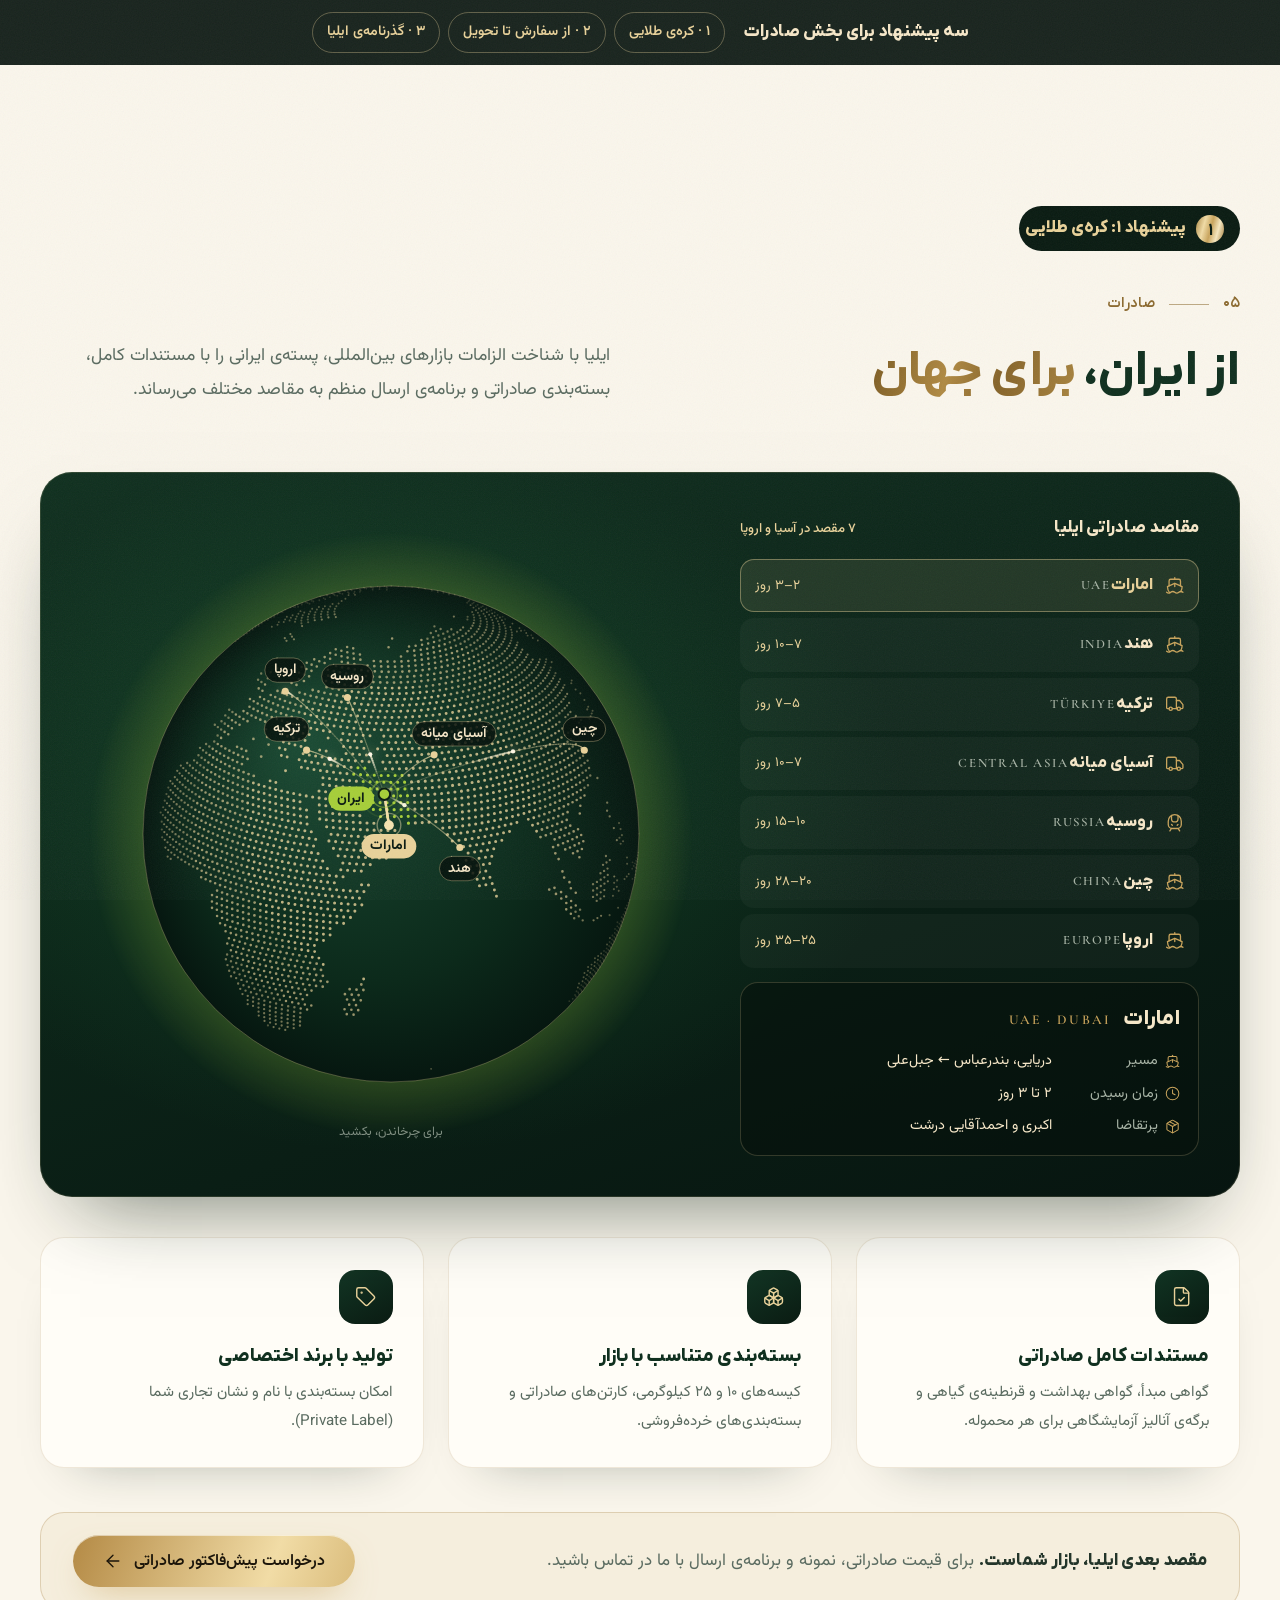
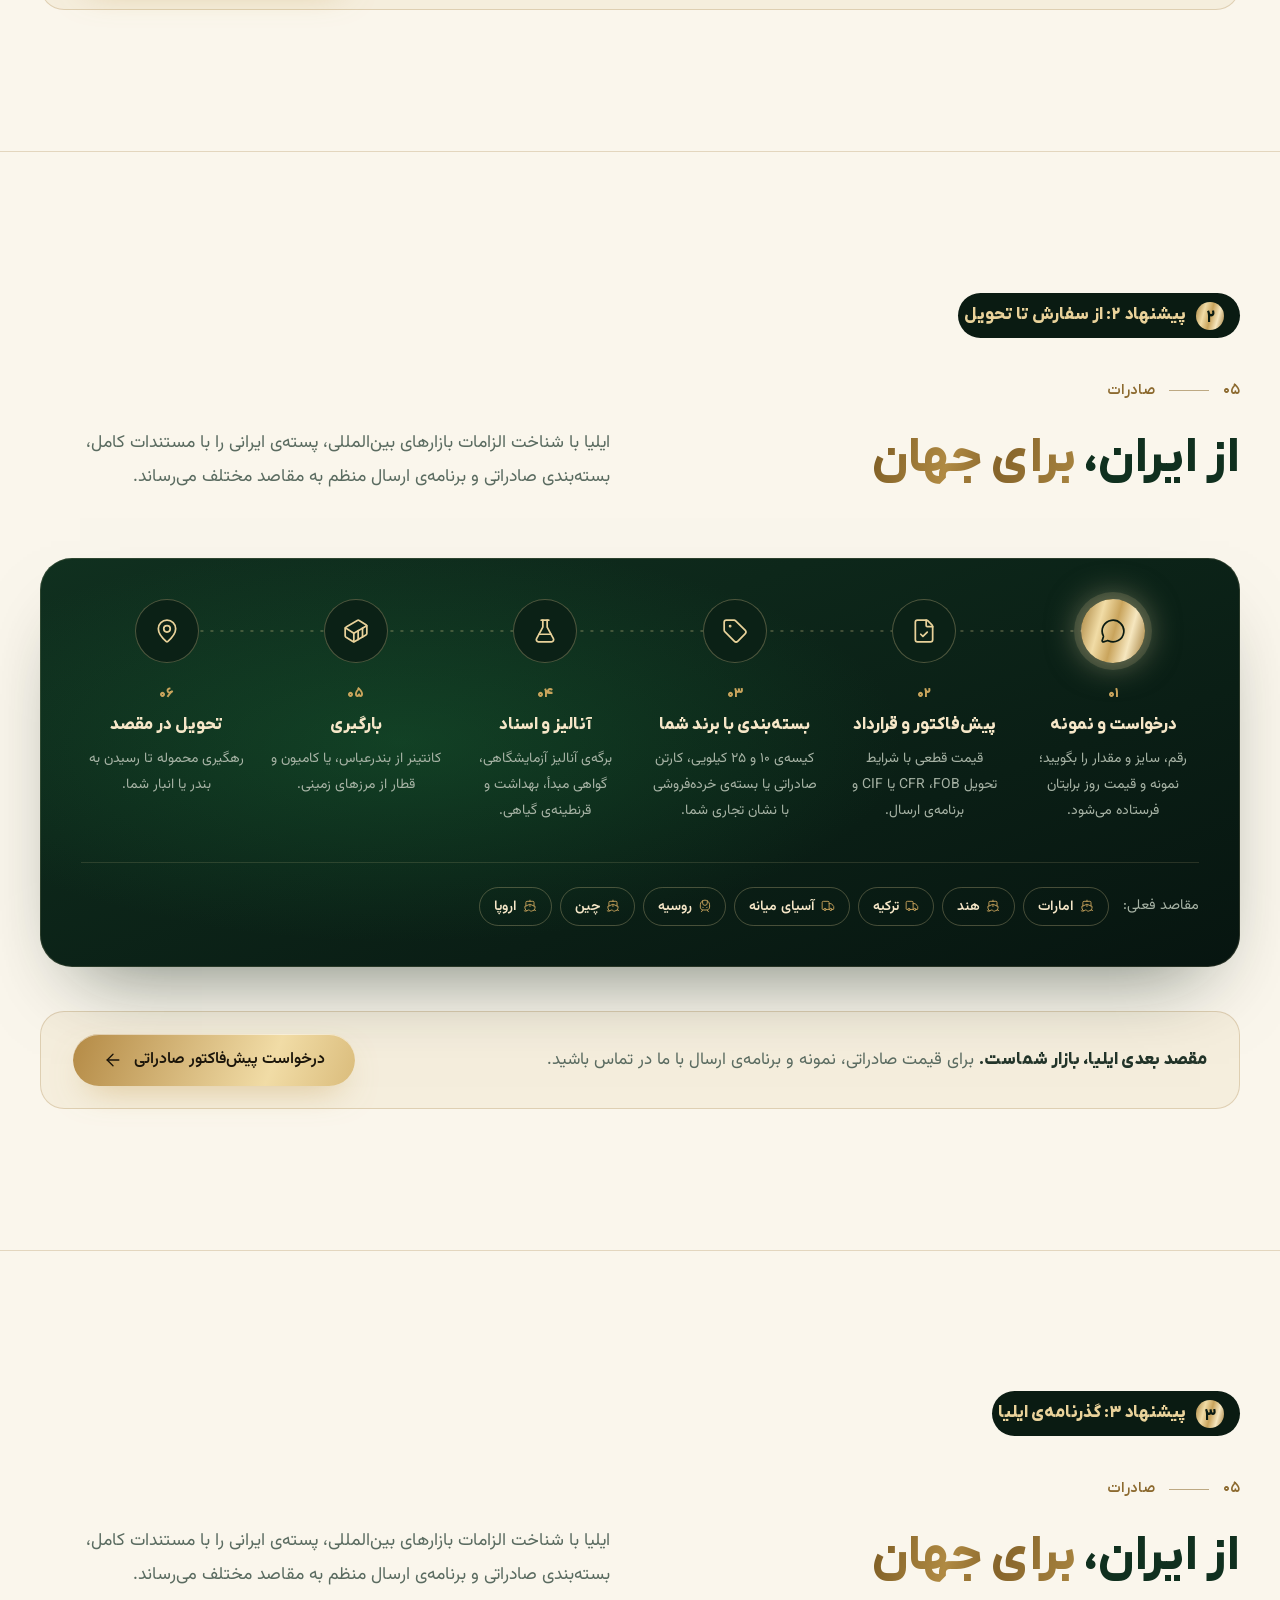
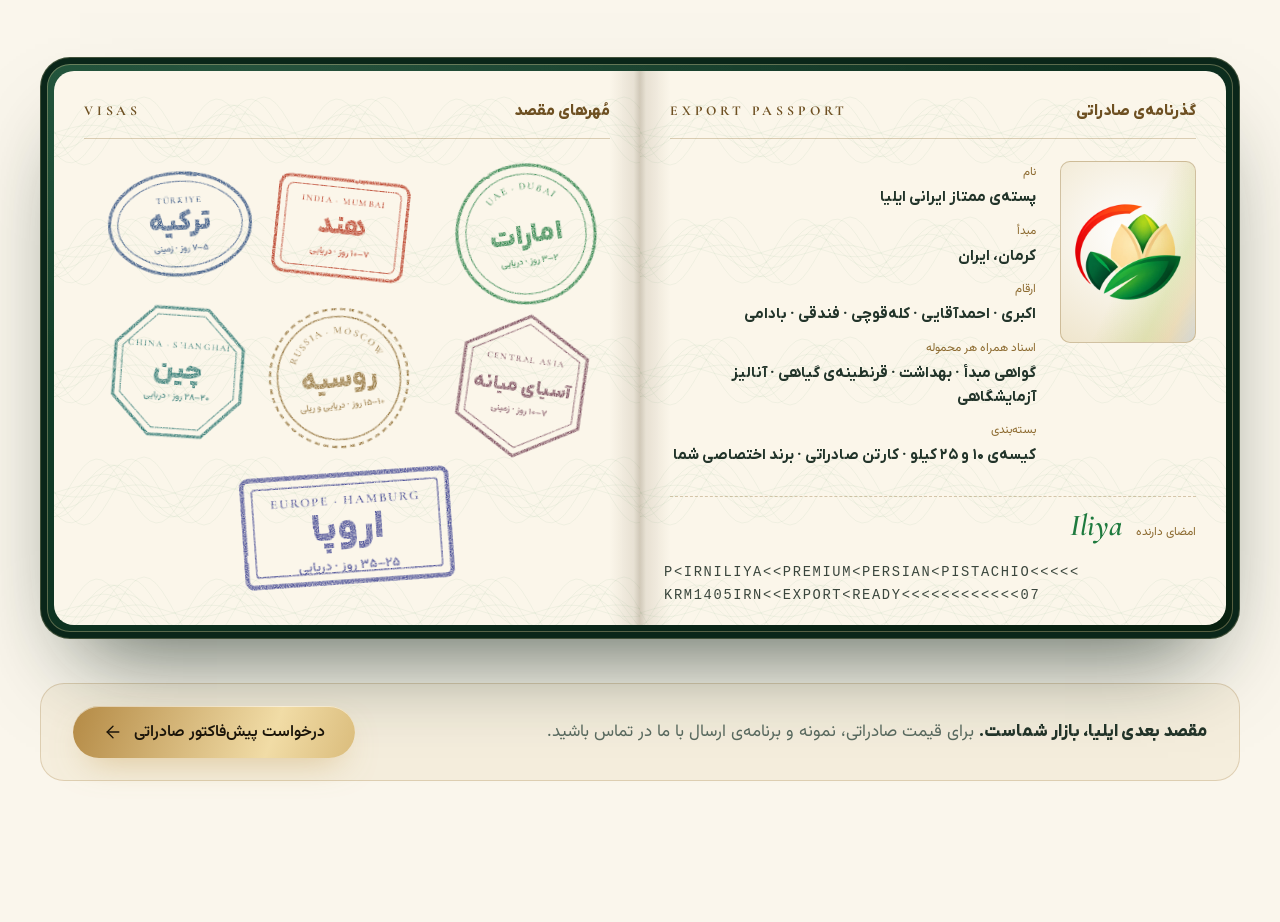
==== export-preview.html @ 9db9ffa8 "Add a temporary preview of three export-section proposals export-preview.html shows the proposals on" ====
<!doctype html>
<html lang="fa" dir="rtl">
<head>
  <meta charset="utf-8">
  <meta name="viewport" content="width=device-width, initial-scale=1">
  <meta name="robots" content="noindex, nofollow">
  <title>پیش‌نمایش بخش صادرات — پسته ایلیا</title>
  <link rel="icon" href="assets/img/favicon.png" type="image/png">
  <link rel="preload" href="assets/fonts/vazirmatn-variable.woff2" as="font" type="font/woff2" crossorigin>
  <link rel="preload" href="assets/fonts/iranyekanx-variable-fanum.woff2" as="font" type="font/woff2" crossorigin>
  <link rel="stylesheet" href="assets/css/style.css">
  <style>
    body { background: var(--c-ivory); }
    .xp-bar { position: sticky; top: 0; z-index: 50; display: flex; flex-wrap: wrap; align-items: center; justify-content: center; gap: 8px 18px; padding: 12px 16px; background: rgba(6, 18, 12, .92); color: var(--c-cream); -webkit-backdrop-filter: blur(10px); backdrop-filter: blur(10px); }
    .xp-bar strong { font-family: var(--font-display); font-weight: 800; }
    .xp-bar nav { display: flex; flex-wrap: wrap; gap: 8px; }
    .xp-bar a { padding: 6px 14px; border-radius: 999px; border: 1px solid rgba(233, 210, 154, .35); color: var(--c-gold-light); font-size: .88rem; font-weight: 600; text-decoration: none; }
    .xp-bar a:hover { background: rgba(233, 210, 154, .1); }
    @media (max-width: 720px) { .xp-bar { padding: 8px 10px; } .xp-bar strong { display: none; } .xp-bar a { padding: 5px 11px; font-size: .8rem; } }
    .xp { scroll-margin-top: 60px; }
    .xp + .xp { border-top: 1px solid rgba(154, 118, 55, .25); }
    .xp-tag { display: inline-flex; align-items: center; gap: 10px; margin: 0 0 36px; padding: 6px 16px 6px 6px; border-radius: 999px; background: #0A1B12; color: var(--c-gold-light); font-family: var(--font-display); font-weight: 800; }
    .xp-tag b { display: grid; place-items: center; width: 28px; height: 28px; border-radius: 50%; background: var(--grad-gold); color: #0A1B12; }
    .passport { --guilloche: url("data:image/svg+xml,%3Csvg%20xmlns%3D'http%3A%2F%2Fwww.w3.org%2F2000%2Fsvg'%20width%3D'360'%20height%3D'120'%20viewBox%3D'0%200%20360%20120'%3E%3Cg%20fill%3D'none'%20stroke%3D'%231E7A3E'%20stroke-opacity%3D'.07'%20stroke-width%3D'.8'%3E%3Cpath%20d%3D'M0%2060L6%2070.51L12%2079.98L18%2087.51L24%2092.34L30%2094L36%2092.34L42%2087.51L48%2079.98L54%2070.51L60%2060L66%2049.49L72%2040.02L78%2032.49L84%2027.66L90%2026L96%2027.66L102%2032.49L108%2040.02L114%2049.49L120%2060L126%2070.51L132%2079.98L138%2087.51L144%2092.34L150%2094L156%2092.34L162%2087.51L168%2079.98L174%2070.51L180%2060L186%2049.49L192%2040.02L198%2032.49L204%2027.66L210%2026L216%2027.66L222%2032.49L228%2040.02L234%2049.49L240%2060L246%2070.51L252%2079.98L258%2087.51L264%2092.34L270%2094L276%2092.34L282%2087.51L288%2079.98L294%2070.51L300%2060L306%2049.49L312%2040.02L318%2032.49L324%2027.66L330%2026L336%2027.66L342%2032.49L348%2040.02L354%2049.49L360%2060'%2F%3E%3Cpath%20d%3D'M0%2080.58L6%2087.12L12%2091L18%2091.86L24%2089.59L30%2084.43L36%2076.87L42%2067.67L48%2057.71L54%2047.98L60%2039.42L66%2032.88L72%2029L78%2028.14L84%2030.41L90%2035.57L96%2043.13L102%2052.33L108%2062.29L114%2072.02L120%2080.58L126%2087.12L132%2091L138%2091.86L144%2089.59L150%2084.43L156%2076.87L162%2067.67L168%2057.71L174%2047.98L180%2039.42L186%2032.88L192%2029L198%2028.14L204%2030.41L210%2035.57L216%2043.13L222%2052.33L228%2062.29L234%2072.02L240%2080.58L246%2087.12L252%2091L258%2091.86L264%2089.59L270%2084.43L276%2076.87L282%2067.67L288%2057.71L294%2047.98L300%2039.42L306%2032.88L312%2029L318%2028.14L324%2030.41L330%2035.57L336%2043.13L342%2052.33L348%2062.29L354%2072.02L360%2080.58'%2F%3E%3Cpath%20d%3D'M0%2085.63L6%2085.74L12%2083.33L18%2078.64L24%2072.12L30%2064.42L36%2056.28L42%2048.51L48%2041.87L54%2036.99L60%2034.37L66%2034.26L72%2036.67L78%2041.36L84%2047.88L90%2055.58L96%2063.72L102%2071.49L108%2078.13L114%2083.01L120%2085.63L126%2085.74L132%2083.33L138%2078.64L144%2072.12L150%2064.42L156%2056.28L162%2048.51L168%2041.87L174%2036.99L180%2034.37L186%2034.26L192%2036.67L198%2041.36L204%2047.88L210%2055.58L216%2063.72L222%2071.49L228%2078.13L234%2083.01L240%2085.63L246%2085.74L252%2083.33L258%2078.64L264%2072.12L270%2064.42L276%2056.28L282%2048.51L288%2041.87L294%2036.99L300%2034.37L306%2034.26L312%2036.67L318%2041.36L324%2047.88L330%2055.58L336%2063.72L342%2071.49L348%2078.13L354%2083.01L360%2085.63'%2F%3E%3Cpath%20d%3D'M0%2074.6L6%2071.25L12%2066.79L18%2061.67L24%2056.39L30%2051.46L36%2047.36L42%2044.51L48%2043.17L54%2043.47L60%2045.4L66%2048.75L72%2053.21L78%2058.33L84%2063.61L90%2068.54L96%2072.64L102%2075.49L108%2076.83L114%2076.53L120%2074.6L126%2071.25L132%2066.79L138%2061.67L144%2056.39L150%2051.46L156%2047.36L162%2044.51L168%2043.17L174%2043.47L180%2045.4L186%2048.75L192%2053.21L198%2058.33L204%2063.61L210%2068.54L216%2072.64L222%2075.49L228%2076.83L234%2076.53L240%2074.6L246%2071.25L252%2066.79L258%2061.67L264%2056.39L270%2051.46L276%2047.36L282%2044.51L288%2043.17L294%2043.47L300%2045.4L306%2048.75L312%2053.21L318%2058.33L324%2063.61L330%2068.54L336%2072.64L342%2075.49L348%2076.83L354%2076.53L360%2074.6'%2F%3E%3Cpath%20d%3D'M0%2061.94L6%2060.16L12%2058.37L18%2056.73L24%2055.42L30%2054.56L36%2054.22L42%2054.46L48%2055.23L54%2056.48L60%2058.06L66%2059.84L72%2061.63L78%2063.27L84%2064.58L90%2065.44L96%2065.78L102%2065.54L108%2064.77L114%2063.52L120%2061.94L126%2060.16L132%2058.37L138%2056.73L144%2055.42L150%2054.56L156%2054.22L162%2054.46L168%2055.23L174%2056.48L180%2058.06L186%2059.84L192%2061.63L198%2063.27L204%2064.58L210%2065.44L216%2065.78L222%2065.54L228%2064.77L234%2063.52L240%2061.94L246%2060.16L252%2058.37L258%2056.73L264%2055.42L270%2054.56L276%2054.22L282%2054.46L288%2055.23L294%2056.48L300%2058.06L306%2059.84L312%2061.63L318%2063.27L324%2064.58L330%2065.44L336%2065.78L342%2065.54L348%2064.77L354%2063.52L360%2061.94'%2F%3E%3Cpath%20d%3D'M0%2062.13L6%2063.78L12%2065.06L18%2065.84L24%2066.05L30%2065.68L36%2064.74L42%2063.34L48%2061.62L54%2059.73L60%2057.87L66%2056.22L72%2054.94L78%2054.16L84%2053.95L90%2054.32L96%2055.26L102%2056.66L108%2058.38L114%2060.27L120%2062.13L126%2063.78L132%2065.06L138%2065.84L144%2066.05L150%2065.68L156%2064.74L162%2063.34L168%2061.62L174%2059.73L180%2057.87L186%2056.22L192%2054.94L198%2054.16L204%2053.95L210%2054.32L216%2055.26L222%2056.66L228%2058.38L234%2060.27L240%2062.13L246%2063.78L252%2065.06L258%2065.84L264%2066.05L270%2065.68L276%2064.74L282%2063.34L288%2061.62L294%2059.73L300%2057.87L306%2056.22L312%2054.94L318%2054.16L324%2053.95L330%2054.32L336%2055.26L342%2056.66L348%2058.38L354%2060.27L360%2062.13'%2F%3E%3Cpath%20d%3D'M0%2074.96L6%2076.83L12%2077.05L18%2075.6L24%2072.63L30%2068.42L36%2063.38L42%2058.01L48%2052.84L54%2048.37L60%2045.04L66%2043.17L72%2042.95L78%2044.4L84%2047.37L90%2051.58L96%2056.62L102%2061.99L108%2067.16L114%2071.63L120%2074.96L126%2076.83L132%2077.05L138%2075.6L144%2072.63L150%2068.42L156%2063.38L162%2058.01L168%2052.84L174%2048.37L180%2045.04L186%2043.17L192%2042.95L198%2044.4L204%2047.37L210%2051.58L216%2056.62L222%2061.99L228%2067.16L234%2071.63L240%2074.96L246%2076.83L252%2077.05L258%2075.6L264%2072.63L270%2068.42L276%2063.38L282%2058.01L288%2052.84L294%2048.37L300%2045.04L306%2043.17L312%2042.95L318%2044.4L324%2047.37L330%2051.58L336%2056.62L342%2061.99L348%2067.16L354%2071.63L360%2074.96'%2F%3E%3Cpath%20d%3D'M0%2085.73L6%2082.96L12%2077.94L18%2071.17L24%2063.31L30%2055.12L36%2047.4L42%2040.93L48%2036.31L54%2034.02L60%2034.27L66%2037.04L72%2042.06L78%2048.83L84%2056.69L90%2064.88L96%2072.6L102%2079.07L108%2083.69L114%2085.98L120%2085.73L126%2082.96L132%2077.94L138%2071.17L144%2063.31L150%2055.12L156%2047.4L162%2040.93L168%2036.31L174%2034.02L180%2034.27L186%2037.04L192%2042.06L198%2048.83L204%2056.69L210%2064.88L216%2072.6L222%2079.07L228%2083.69L234%2085.98L240%2085.73L246%2082.96L252%2077.94L258%2071.17L264%2063.31L270%2055.12L276%2047.4L282%2040.93L288%2036.31L294%2034.02L300%2034.27L306%2037.04L312%2042.06L318%2048.83L324%2056.69L330%2064.88L336%2072.6L342%2079.07L348%2083.69L354%2085.98L360%2085.73'%2F%3E%3Cpath%20d%3D'M0%2080.22L6%2071.56L12%2061.76L18%2051.79L24%2042.62L30%2035.15L36%2030.12L42%2028.01L48%2029.04L54%2033.09L60%2039.78L66%2048.44L72%2058.24L78%2068.21L84%2077.38L90%2084.85L96%2089.88L102%2091.99L108%2090.96L114%2086.91L120%2080.22L126%2071.56L132%2061.76L138%2051.79L144%2042.62L150%2035.15L156%2030.12L162%2028.01L168%2029.04L174%2033.09L180%2039.78L186%2048.44L192%2058.24L198%2068.21L204%2077.38L210%2084.85L216%2089.88L222%2091.99L228%2090.96L234%2086.91L240%2080.22L246%2071.56L252%2061.76L258%2051.79L264%2042.62L270%2035.15L276%2030.12L282%2028.01L288%2029.04L294%2033.09L300%2039.78L306%2048.44L312%2058.24L318%2068.21L324%2077.38L330%2084.85L336%2089.88L342%2091.99L348%2090.96L354%2086.91L360%2080.22'%2F%3E%3C%2Fg%3E%3C%2Fsvg%3E"); }
/* ---------- shared: dark card + call to action ---------- */
.xcard {
  position: relative;
  margin-top: clamp(40px, 5vw, 64px);
  padding: clamp(22px, 3.2vw, 44px);
  border-radius: 32px;
  color: var(--c-text-light);
  background:
    radial-gradient(60% 70% at 30% 45%, rgba(30, 122, 62, .32), transparent 70%),
    linear-gradient(160deg, #10301F, #071510);
  box-shadow: 0 40px 80px -40px rgba(10, 30, 20, .6), inset 0 0 0 1px rgba(233, 210, 154, .14);
}
.export-cta {
  display: flex;
  flex-wrap: wrap;
  align-items: center;
  justify-content: space-between;
  gap: 18px 28px;
  margin-top: clamp(28px, 4vw, 44px);
  padding: 22px clamp(20px, 3vw, 32px);
  border-radius: 24px;
  background: rgba(201, 164, 92, .1);
  border: 1px solid rgba(154, 118, 55, .25);
}
.export-cta p { margin: 0; max-width: 40em; color: var(--c-muted-dark); line-height: 1.9; }
.export-cta b { font-family: var(--font-display); font-weight: 800; color: var(--c-text-dark); }

/* ---------- 1 · golden globe ---------- */
.globe-card {
  display: grid;
  grid-template-columns: minmax(0, .85fr) minmax(0, 1.15fr);
  grid-template-areas: "panel globe";
  align-items: center;
  gap: clamp(20px, 3vw, 48px);
  overflow: hidden;
}
.globe-stage { grid-area: globe; position: relative; display: grid; place-items: center; min-width: 0; }
.globe-stage canvas { display: block; touch-action: pan-y; cursor: grab; }
.globe-card.is-dragging canvas { cursor: grabbing; }
.globe-hint { position: absolute; bottom: 0; margin: 0; font-size: .78rem; color: rgba(167, 179, 165, .75); }
.globe-panel { grid-area: panel; min-width: 0; }
.gp-kicker { display: flex; align-items: baseline; justify-content: space-between; gap: 12px; margin: 0 0 14px; font-family: var(--font-display); font-weight: 800; font-size: 1.05rem; color: var(--c-cream); }
.gp-kicker span { font-family: var(--font-body); font-weight: 500; font-size: .82rem; color: var(--c-gold-light); }
.gp-list { display: grid; gap: 6px; margin: 0; padding: 0; list-style: none; }
.gp-list button {
  display: grid;
  grid-template-columns: auto 1fr auto;
  align-items: center;
  gap: 12px;
  width: 100%;
  padding: 10px 14px;
  border: 1px solid transparent;
  border-radius: 14px;
  background: rgba(255, 255, 255, .03);
  color: var(--c-cream);
  font: inherit;
  text-align: start;
  cursor: pointer;
  transition: background-color .3s, border-color .3s;
}
.gp-list button:hover { background: rgba(233, 210, 154, .06); }
.gp-list button[aria-pressed="true"] { background: rgba(233, 210, 154, .1); border-color: rgba(233, 210, 154, .42); }
.gp-list .icon { width: 1.15em; height: 1.15em; color: var(--c-gold); }
.gp-list b { font-family: var(--font-display); font-size: 1rem; font-weight: 800; }
.gp-list b small { margin-inline-start: 8px; font-family: var(--font-latin); font-size: .8rem; font-weight: 600; letter-spacing: .14em; text-transform: uppercase; color: var(--c-muted-light); }
.gp-list button[aria-pressed="true"] b { color: var(--c-gold-light); }
.gp-time { font-size: .84rem; color: var(--c-gold-light); white-space: nowrap; }
.gp-detail { min-height: 148px; margin-top: 14px; padding: 16px 18px; border-radius: 18px; background: rgba(6, 18, 12, .55); border: 1px solid rgba(233, 210, 154, .2); }
.gd-title { display: flex; align-items: baseline; gap: 12px; margin: 0 0 10px; }
.gd-title b { font-family: var(--font-display); font-size: 1.3rem; font-weight: 800; color: var(--c-cream); }
.gd-title span { font-family: var(--font-latin); font-size: .85rem; font-weight: 600; letter-spacing: .16em; text-transform: uppercase; color: var(--c-gold); }
.gd-facts { display: grid; gap: 8px; margin: 0; }
.gd-facts div { display: grid; grid-template-columns: 8.2em 1fr; gap: 10px; font-size: .9rem; line-height: 1.7; }
.gd-facts dt { display: flex; align-items: center; gap: 7px; color: var(--c-muted-light); }
.gd-facts dt .icon { width: 1.05em; height: 1.05em; color: var(--c-gold); }
.gd-facts dd { margin: 0; color: var(--c-cream); }
.export-points--compact { margin-top: clamp(28px, 4vw, 40px); }
@media (max-width: 720px) {
  .export-points--compact { gap: 12px; }
  .export-points--compact li { display: grid; grid-template-columns: 48px minmax(0, 1fr); column-gap: 16px; padding: 18px; }
  .export-points--compact .ep-icon { grid-row: span 2; width: 48px; height: 48px; margin: 0; border-radius: 14px; }
  .export-points--compact h3 { margin-bottom: 4px; font-size: 1.02rem; }
  .export-points--compact p { font-size: .88rem; line-height: 1.8; }
}

@media (max-width: 900px) {
  .globe-card { grid-template-columns: minmax(0, 1fr); grid-template-areas: "globe" "panel"; }
  .gp-kicker { margin-top: 4px; }
  .gp-list { grid-auto-flow: column; grid-auto-columns: max-content; overflow-x: auto; padding-bottom: 6px; scrollbar-width: none; }
  .gp-list::-webkit-scrollbar { display: none; }
  .gp-list button { grid-template-columns: auto auto; padding: 9px 14px; border-color: rgba(233, 210, 154, .16); }
  .gp-list b small, .gp-time { display: none; }
}

/* ---------- 2 · from order to delivery ---------- */
.route-steps { position: relative; display: grid; grid-template-columns: repeat(6, minmax(0, 1fr)); gap: 0 18px; margin: 0; padding: 0; list-style: none; }
.route-steps li { position: relative; z-index: 1; display: flex; flex-direction: column; align-items: center; text-align: center; }
.rs-node {
  display: grid;
  place-items: center;
  width: 64px;
  height: 64px;
  border-radius: 50%;
  color: var(--c-gold-light);
  background: #0B2116;
  border: 1px solid rgba(233, 210, 154, .3);
  transition: background .5s, color .5s, box-shadow .5s, border-color .5s;
}
.rs-node .icon { width: 26px; height: 26px; }
.route-steps li.is-passed .rs-node { border-color: var(--c-gold-light); background: #143523; }
.route-steps li.is-lit .rs-node { color: #0A1B12; background: var(--grad-gold); border-color: transparent; box-shadow: 0 0 0 7px rgba(233, 210, 154, .14), 0 0 34px rgba(246, 227, 176, .5); }
.rs-num { margin-top: 18px; font-family: var(--font-display); font-weight: 800; font-size: .85rem; color: var(--c-gold); }
.route-steps h3 { margin: 4px 0 0; font-family: var(--font-display); font-size: 1.04rem; font-weight: 800; line-height: 1.6; color: var(--c-cream); }
.route-steps p { margin: 8px 0 0; font-size: .87rem; line-height: 1.85; color: var(--c-muted-light); }
.route-svg { position: absolute; inset: 0; width: 100%; height: 100%; overflow: visible; pointer-events: none; }
.rt-track { fill: none; stroke: rgba(233, 210, 154, .32); stroke-width: 1.5; stroke-dasharray: 3 7; }
.rt-trail { fill: none; stroke: #E9D29A; stroke-width: 2.2; stroke-linecap: round; }
.rt-packet { fill: #FFF6DC; filter: drop-shadow(0 0 7px rgba(246, 227, 176, .95)); }
.route-foot { display: flex; flex-wrap: wrap; align-items: center; gap: 10px 8px; margin-top: 38px; padding-top: 24px; border-top: 1px solid rgba(233, 210, 154, .14); }
.route-foot > span { margin-inline-end: 6px; font-size: .9rem; color: var(--c-muted-light); }
.route-foot b { display: inline-flex; align-items: center; gap: 6px; padding: 5px 14px; border-radius: 999px; border: 1px solid rgba(233, 210, 154, .28); font-size: .87rem; font-weight: 600; color: var(--c-cream); }
.route-foot b .icon { width: 1em; height: 1em; color: var(--c-gold); }
@media (max-width: 860px) {
  .route-steps { grid-template-columns: minmax(0, 1fr); gap: 30px; }
  .route-steps li { display: grid; grid-template-columns: 56px minmax(0, 1fr); column-gap: 16px; align-items: start; text-align: start; }
  .rs-node { grid-row: 1 / span 3; width: 56px; height: 56px; }
  .rs-num { margin-top: 2px; }
}

/* ---------- 3 · Iliya's passport ---------- */
.passport {
  position: relative;
  display: grid;
  grid-template-columns: repeat(2, minmax(0, 1fr));
  margin-top: clamp(40px, 5vw, 64px);
  padding: 14px;
  border-radius: 30px;
  background:
    radial-gradient(120% 90% at 20% 0%, rgba(255, 255, 255, .08), transparent 60%),
    linear-gradient(150deg, #154A30, #0A2619 70%, #08200F);
  box-shadow: 0 50px 90px -40px rgba(10, 30, 20, .7), inset 0 0 0 1px rgba(233, 210, 154, .25), inset 0 0 0 7px rgba(10, 38, 25, 1), inset 0 0 0 8px rgba(233, 210, 154, .35);
}
.passport::after {
  content: "";
  position: absolute;
  top: 14px;
  bottom: 14px;
  left: 50%;
  width: 60px;
  translate: -50% 0;
  background: linear-gradient(90deg, transparent, rgba(60, 40, 10, .1) 40%, rgba(60, 40, 10, .22) 50%, rgba(60, 40, 10, .1) 60%, transparent);
  pointer-events: none;
}
.pp-page {
  position: relative;
  min-height: 520px;
  padding: 26px 30px 22px;
  color: #2C3A31;
  background-color: #FBF6EA;
  background-image: var(--guilloche);
  background-size: 360px 120px;
}
.pp-page:first-child { border-radius: 0 20px 20px 0; }
.pp-page:last-child { border-radius: 20px 0 0 20px; }
.pp-head { display: flex; align-items: center; justify-content: space-between; padding-bottom: 12px; border-bottom: 1px solid rgba(140, 106, 47, .3); font-family: var(--font-display); font-weight: 800; font-size: .95rem; color: #6E5022; }
.pp-head span[lang] { font-family: var(--font-latin); font-weight: 700; font-size: .85rem; letter-spacing: .28em; }
.pp-body { display: grid; grid-template-columns: auto minmax(0, 1fr); gap: 24px; margin-top: 22px; }
.pp-photo { position: relative; width: 136px; aspect-ratio: 3 / 4; margin: 0; display: grid; place-items: center; overflow: hidden; border-radius: 10px; background: radial-gradient(circle at 50% 40%, #FFFFFF, #EFE5CC); border: 1px solid rgba(140, 106, 47, .35); }
.pp-photo img { width: 82%; }
.pp-photo::after { content: ""; position: absolute; inset: 0; background: linear-gradient(115deg, transparent 30%, rgba(166, 206, 57, .22) 44%, rgba(233, 210, 154, .35) 50%, rgba(120, 170, 255, .18) 56%, transparent 70%); background-size: 220% 100%; animation: holo 6s ease-in-out infinite; mix-blend-mode: multiply; }
@keyframes holo { 0%, 100% { background-position: 100% 0; } 50% { background-position: 0 0; } }
.pp-fields { display: grid; gap: 10px; margin: 0; }
.pp-fields dt { font-size: .74rem; color: #8C6A2F; }
.pp-fields dd { margin: 1px 0 0; font-family: var(--font-display); font-weight: 700; font-size: .95rem; line-height: 1.6; color: #22342A; }
.pp-sign { grid-column: 1 / -1; display: flex; align-items: baseline; gap: 14px; margin: 4px 0 0; padding-top: 14px; border-top: 1px dashed rgba(140, 106, 47, .35); font-size: .74rem; color: #8C6A2F; }
.pp-sign b { font-family: var(--font-latin); font-style: italic; font-weight: 600; font-size: 1.9rem; line-height: 1; color: #1E7A3E; }
.pp-mrz { position: absolute; left: 24px; right: 24px; bottom: 18px; margin: 0; overflow: hidden; font-family: ui-monospace, "Courier New", monospace; font-size: clamp(.62rem, 1.15vw, .86rem); line-height: 1.7; letter-spacing: .12em; white-space: nowrap; color: #3A463D; }
.pp-stamps { position: relative; display: grid; grid-template-columns: repeat(3, minmax(0, 1fr)); grid-auto-rows: 150px; align-items: center; justify-items: center; margin: 14px 0 0; padding: 0; list-style: none; }
.stamp { position: relative; width: 150px; opacity: 0; transform: translate(var(--jx, 0), var(--jy, 0)) rotate(var(--r, 0deg)); color: var(--ink); outline: none; }
.stamp svg { display: block; width: 100%; overflow: visible; filter: url(#ink); }
.stamp--wide { grid-column: 1 / -1; width: 214px; }
.stamp text { fill: currentColor; }
.stamp .st-fa { font-family: "IRANYekanX", Vazirmatn, sans-serif; font-weight: 900; }
.stamp .st-en, .stamp .st-sm { font-family: "Cormorant Garamond", serif; font-weight: 700; letter-spacing: .14em; }
.stamp .st-line { fill: none; stroke: currentColor; }
.passport.is-stamped .stamp { animation: stamp-in .7s cubic-bezier(.2, .9, .3, 1.2) calc(.25s + var(--i) * .42s) forwards; }
@keyframes stamp-in {
  0% { opacity: 0; transform: translate(var(--jx, 0), var(--jy, 0)) rotate(calc(var(--r, 0deg) - 10deg)) scale(1.8); }
  60% { opacity: .92; transform: translate(var(--jx, 0), var(--jy, 0)) rotate(var(--r, 0deg)) scale(.94); }
  100% { opacity: .94; transform: translate(var(--jx, 0), var(--jy, 0)) rotate(var(--r, 0deg)) scale(1); }
}
.stamp-info {
  position: absolute; z-index: 3; left: 50%; top: 100%; width: max-content; max-width: 220px; translate: -50% 4px;
  padding: 8px 12px; border-radius: 12px; font-size: .78rem; line-height: 1.7; text-align: center;
  color: var(--c-cream); background: rgba(10, 27, 18, .94); box-shadow: 0 14px 30px -12px rgba(0, 0, 0, .6);
  opacity: 0; pointer-events: none; transition: opacity .25s, translate .25s;
}
.stamp:hover, .stamp:focus-visible { z-index: 2; }
.stamp:hover .stamp-info, .stamp:focus-visible .stamp-info { opacity: 1; translate: -50% 10px; }
.stamp:focus-visible svg { filter: url(#ink) drop-shadow(0 0 0 currentColor); }
@media (max-width: 900px) {
  .passport { grid-template-columns: minmax(0, 1fr); }
  .passport::after { display: none; }
  .pp-page:first-child, .pp-page:last-child { border-radius: 20px; }
  .pp-page + .pp-page { margin-top: 12px; }
  .pp-page { min-height: 0; padding: 22px 18px 20px; }
  .pp-page.pp-id { padding-bottom: 70px; }
  .pp-head span[lang] { letter-spacing: .16em; }
  .pp-body { grid-template-columns: minmax(0, 1fr); justify-items: center; text-align: center; }
  .pp-stamps { grid-template-columns: repeat(2, minmax(0, 1fr)); grid-auto-rows: 138px; }
  .stamp { width: 132px; }
  .stamp--wide { width: 190px; }
}
@media (prefers-reduced-motion: reduce) {
  .stamp { opacity: .86; }
  .pp-photo::after { animation: none; }
}

  </style>
</head>
<body>
  <svg class="sprite" xmlns="http://www.w3.org/2000/svg" aria-hidden="true" focusable="false">
  <symbol id="i-sprout" viewBox="0 0 24 24" fill="none" stroke="currentColor" stroke-linecap="round" stroke-linejoin="round"><path d="M14 9.536V7a4 4 0 0 1 4-4h1.5a.5.5 0 0 1 .5.5V5a4 4 0 0 1-4 4 4 4 0 0 0-4 4c0 2 1 3 1 5a5 5 0 0 1-1 3"/><path d="M4 9a5 5 0 0 1 8 4 5 5 0 0 1-8-4"/><path d="M5 21h14"/></symbol>
  <symbol id="i-droplets" viewBox="0 0 24 24" fill="none" stroke="currentColor" stroke-linecap="round" stroke-linejoin="round"><path d="M7 16.3c2.2 0 4-1.83 4-4.05 0-1.16-.57-2.26-1.71-3.19S7.29 6.75 7 5.3c-.29 1.45-1.14 2.84-2.29 3.76S3 11.1 3 12.25c0 2.22 1.8 4.05 4 4.05z"/><path d="M12.56 6.6A10.97 10.97 0 0 0 14 3.02c.5 2.5 2 4.9 4 6.5s3 3.5 3 5.5a6.98 6.98 0 0 1-11.91 4.97"/></symbol>
  <symbol id="i-sun" viewBox="0 0 24 24" fill="none" stroke="currentColor" stroke-linecap="round" stroke-linejoin="round"><circle cx="12" cy="12" r="4"/><path d="M12 2v2"/><path d="M12 20v2"/><path d="m4.93 4.93 1.41 1.41"/><path d="m17.66 17.66 1.41 1.41"/><path d="M2 12h2"/><path d="M20 12h2"/><path d="m6.34 17.66-1.41 1.41"/><path d="m19.07 4.93-1.41 1.41"/></symbol>
  <symbol id="i-layers" viewBox="0 0 24 24" fill="none" stroke="currentColor" stroke-linecap="round" stroke-linejoin="round"><path d="M12.83 2.18a2 2 0 0 0-1.66 0L2.6 6.08a1 1 0 0 0 0 1.83l8.58 3.91a2 2 0 0 0 1.66 0l8.58-3.9a1 1 0 0 0 0-1.83z"/><path d="M2 12a1 1 0 0 0 .58.91l8.6 3.91a2 2 0 0 0 1.65 0l8.58-3.9A1 1 0 0 0 22 12"/><path d="M2 17a1 1 0 0 0 .58.91l8.6 3.91a2 2 0 0 0 1.65 0l8.58-3.9A1 1 0 0 0 22 17"/></symbol>
  <symbol id="i-microscope" viewBox="0 0 24 24" fill="none" stroke="currentColor" stroke-linecap="round" stroke-linejoin="round"><path d="M6 18h8"/><path d="M3 22h18"/><path d="M14 22a7 7 0 1 0 0-14h-1"/><path d="M9 14h2"/><path d="M9 12a2 2 0 0 1-2-2V6h6v4a2 2 0 0 1-2 2Z"/><path d="M12 6V3a1 1 0 0 0-1-1H9a1 1 0 0 0-1 1v3"/></symbol>
  <symbol id="i-package" viewBox="0 0 24 24" fill="none" stroke="currentColor" stroke-linecap="round" stroke-linejoin="round"><path d="M11 21.73a2 2 0 0 0 2 0l7-4A2 2 0 0 0 21 16V8a2 2 0 0 0-1-1.73l-7-4a2 2 0 0 0-2 0l-7 4A2 2 0 0 0 3 8v8a2 2 0 0 0 1 1.73z"/><path d="M12 22V12"/><polyline points="3.29 7 12 12 20.71 7"/><path d="m7.5 4.27 9 5.15"/></symbol>
  <symbol id="i-flask-conical" viewBox="0 0 24 24" fill="none" stroke="currentColor" stroke-linecap="round" stroke-linejoin="round"><path d="M14 2v6a2 2 0 0 0 .245.96l5.51 10.08A2 2 0 0 1 18 22H6a2 2 0 0 1-1.755-2.96l5.51-10.08A2 2 0 0 0 10 8V2"/><path d="M6.453 15h11.094"/><path d="M8.5 2h7"/></symbol>
  <symbol id="i-scan-line" viewBox="0 0 24 24" fill="none" stroke="currentColor" stroke-linecap="round" stroke-linejoin="round"><path d="M3 7V5a2 2 0 0 1 2-2h2"/><path d="M17 3h2a2 2 0 0 1 2 2v2"/><path d="M21 17v2a2 2 0 0 1-2 2h-2"/><path d="M7 21H5a2 2 0 0 1-2-2v-2"/><path d="M7 12h10"/></symbol>
  <symbol id="i-package-check" viewBox="0 0 24 24" fill="none" stroke="currentColor" stroke-linecap="round" stroke-linejoin="round"><path d="M12 22V12"/><path d="m16 17 2 2 4-4"/><path d="M21 11.127V8a2 2 0 0 0-1-1.73l-7-4a2 2 0 0 0-2 0l-7 4A2 2 0 0 0 3 8v8a2 2 0 0 0 1 1.729l7 4a2 2 0 0 0 2 .001l1.32-.753"/><path d="M3.29 7 12 12l8.71-5"/><path d="m7.5 4.27 8.997 5.148"/></symbol>
  <symbol id="i-thermometer" viewBox="0 0 24 24" fill="none" stroke="currentColor" stroke-linecap="round" stroke-linejoin="round"><path d="M14 4v10.54a4 4 0 1 1-4 0V4a2 2 0 0 1 4 0Z"/></symbol>
  <symbol id="i-file-check" viewBox="0 0 24 24" fill="none" stroke="currentColor" stroke-linecap="round" stroke-linejoin="round"><path d="M6 22a2 2 0 0 1-2-2V4a2 2 0 0 1 2-2h8a2.4 2.4 0 0 1 1.704.706l3.588 3.588A2.4 2.4 0 0 1 20 8v12a2 2 0 0 1-2 2z"/><path d="M14 2v5a1 1 0 0 0 1 1h5"/><path d="m9 15 2 2 4-4"/></symbol>
  <symbol id="i-boxes" viewBox="0 0 24 24" fill="none" stroke="currentColor" stroke-linecap="round" stroke-linejoin="round"><path d="M2.97 12.92A2 2 0 0 0 2 14.63v3.24a2 2 0 0 0 .97 1.71l3 1.8a2 2 0 0 0 2.06 0L12 19v-5.5l-5-3-4.03 2.42Z"/><path d="m7 16.5-4.74-2.85"/><path d="m7 16.5 5-3"/><path d="M7 16.5v5.17"/><path d="M12 13.5V19l3.97 2.38a2 2 0 0 0 2.06 0l3-1.8a2 2 0 0 0 .97-1.71v-3.24a2 2 0 0 0-.97-1.71L17 10.5l-5 3Z"/><path d="m17 16.5-5-3"/><path d="m17 16.5 4.74-2.85"/><path d="M17 16.5v5.17"/><path d="M7.97 4.42A2 2 0 0 0 7 6.13v4.37l5 3 5-3V6.13a2 2 0 0 0-.97-1.71l-3-1.8a2 2 0 0 0-2.06 0l-3 1.8Z"/><path d="M12 8 7.26 5.15"/><path d="m12 8 4.74-2.85"/><path d="M12 13.5V8"/></symbol>
  <symbol id="i-tag" viewBox="0 0 24 24" fill="none" stroke="currentColor" stroke-linecap="round" stroke-linejoin="round"><path d="M12.586 2.586A2 2 0 0 0 11.172 2H4a2 2 0 0 0-2 2v7.172a2 2 0 0 0 .586 1.414l8.704 8.704a2.426 2.426 0 0 0 3.42 0l6.58-6.58a2.426 2.426 0 0 0 0-3.42z"/><circle cx="7.5" cy="7.5" r=".5" fill="currentColor"/></symbol>
  <symbol id="i-gift" viewBox="0 0 24 24" fill="none" stroke="currentColor" stroke-linecap="round" stroke-linejoin="round"><path d="M12 7v14"/><path d="M20 11v8a2 2 0 0 1-2 2H6a2 2 0 0 1-2-2v-8"/><path d="M7.5 7a1 1 0 0 1 0-5A4.8 8 0 0 1 12 7a4.8 8 0 0 1 4.5-5 1 1 0 0 1 0 5"/><rect x="3" y="7" width="18" height="4" rx="1"/></symbol>
  <symbol id="i-phone" viewBox="0 0 24 24" fill="none" stroke="currentColor" stroke-linecap="round" stroke-linejoin="round"><path d="M13.832 16.568a1 1 0 0 0 1.213-.303l.355-.465A2 2 0 0 1 17 15h3a2 2 0 0 1 2 2v3a2 2 0 0 1-2 2A18 18 0 0 1 2 4a2 2 0 0 1 2-2h3a2 2 0 0 1 2 2v3a2 2 0 0 1-.8 1.6l-.468.351a1 1 0 0 0-.292 1.233 14 14 0 0 0 6.392 6.384"/></symbol>
  <symbol id="i-mail" viewBox="0 0 24 24" fill="none" stroke="currentColor" stroke-linecap="round" stroke-linejoin="round"><path d="m22 7-8.991 5.727a2 2 0 0 1-2.009 0L2 7"/><rect x="2" y="4" width="20" height="16" rx="2"/></symbol>
  <symbol id="i-map-pin" viewBox="0 0 24 24" fill="none" stroke="currentColor" stroke-linecap="round" stroke-linejoin="round"><path d="M20 10c0 4.993-5.539 10.193-7.399 11.799a1 1 0 0 1-1.202 0C9.539 20.193 4 14.993 4 10a8 8 0 0 1 16 0"/><circle cx="12" cy="10" r="3"/></symbol>
  <symbol id="i-clock" viewBox="0 0 24 24" fill="none" stroke="currentColor" stroke-linecap="round" stroke-linejoin="round"><circle cx="12" cy="12" r="10"/><path d="M12 6v6l4 2"/></symbol>
  <symbol id="i-send" viewBox="0 0 24 24" fill="none" stroke="currentColor" stroke-linecap="round" stroke-linejoin="round"><path d="M14.536 21.686a.5.5 0 0 0 .937-.024l6.5-19a.496.496 0 0 0-.635-.635l-19 6.5a.5.5 0 0 0-.024.937l7.93 3.18a2 2 0 0 1 1.112 1.11z"/><path d="m21.854 2.147-10.94 10.939"/></symbol>
  <symbol id="i-message-circle" viewBox="0 0 24 24" fill="none" stroke="currentColor" stroke-linecap="round" stroke-linejoin="round"><path d="M2.992 16.342a2 2 0 0 1 .094 1.167l-1.065 3.29a1 1 0 0 0 1.236 1.168l3.413-.998a2 2 0 0 1 1.099.092 10 10 0 1 0-4.777-4.719"/></symbol>
  <symbol id="i-badge-check" viewBox="0 0 24 24" fill="none" stroke="currentColor" stroke-linecap="round" stroke-linejoin="round"><path d="M3.85 8.62a4 4 0 0 1 4.78-4.77 4 4 0 0 1 6.74 0 4 4 0 0 1 4.78 4.78 4 4 0 0 1 0 6.74 4 4 0 0 1-4.77 4.78 4 4 0 0 1-6.75 0 4 4 0 0 1-4.78-4.77 4 4 0 0 1 0-6.76Z"/><path d="m16 9-5.5 5.5L8 12"/></symbol>
  <symbol id="i-arrow-left" viewBox="0 0 24 24" fill="none" stroke="currentColor" stroke-linecap="round" stroke-linejoin="round"><path d="m12 19-7-7 7-7"/><path d="M19 12H5"/></symbol>
  <symbol id="i-arrow-up" viewBox="0 0 24 24" fill="none" stroke="currentColor" stroke-linecap="round" stroke-linejoin="round"><path d="m5 12 7-7 7 7"/><path d="M12 19V5"/></symbol>
  <symbol id="i-menu" viewBox="0 0 24 24" fill="none" stroke="currentColor" stroke-linecap="round" stroke-linejoin="round"><path d="M4 5h16"/><path d="M4 12h16"/><path d="M4 19h16"/></symbol>
  <symbol id="i-x" viewBox="0 0 24 24" fill="none" stroke="currentColor" stroke-linecap="round" stroke-linejoin="round"><path d="M18 6 6 18"/><path d="m6 6 12 12"/></symbol>
  <symbol id="i-check" viewBox="0 0 24 24" fill="none" stroke="currentColor" stroke-linecap="round" stroke-linejoin="round"><path d="M20 6 9 17l-5-5"/></symbol>
  <symbol id="i-leaf" viewBox="0 0 24 24" fill="none" stroke="currentColor" stroke-linecap="round" stroke-linejoin="round"><path d="M11 20a10 10 0 0010-10 25.9 25.9 0 00-1.04-7.281 1 1 0 00-1.755-.325C15.833 5.5 13 5.5 9.8 6.1A7 7 0 0011 20"/><path d="M2 21a5 5 0 012.911-4.544C7.613 15.212 8.351 15.24 11 13"/></symbol>
  <symbol id="i-award" viewBox="0 0 24 24" fill="none" stroke="currentColor" stroke-linecap="round" stroke-linejoin="round"><path d="m15.477 12.89 1.515 8.526a.5.5 0 0 1-.81.47l-3.58-2.687a1 1 0 0 0-1.197 0l-3.586 2.686a.5.5 0 0 1-.81-.469l1.514-8.526"/><circle cx="12" cy="8" r="6"/></symbol>
  <symbol id="i-shield-check" viewBox="0 0 24 24" fill="none" stroke="currentColor" stroke-linecap="round" stroke-linejoin="round"><path d="M20 13c0 5-3.5 7.5-7.66 8.95a1 1 0 0 1-.67-.01C7.5 20.5 4 18 4 13V6a1 1 0 0 1 1-1c2 0 4.5-1.2 6.24-2.72a1.17 1.17 0 0 1 1.52 0C14.51 3.81 17 5 19 5a1 1 0 0 1 1 1z"/><path d="m9 12 2 2 4-4"/></symbol>
  <symbol id="i-sparkles" viewBox="0 0 24 24" fill="none" stroke="currentColor" stroke-linecap="round" stroke-linejoin="round"><path d="M11.017 2.814a1 1 0 0 1 1.966 0l1.051 5.558a2 2 0 0 0 1.594 1.594l5.558 1.051a1 1 0 0 1 0 1.966l-5.558 1.051a2 2 0 0 0-1.594 1.594l-1.051 5.558a1 1 0 0 1-1.966 0l-1.051-5.558a2 2 0 0 0-1.594-1.594l-5.558-1.051a1 1 0 0 1 0-1.966l5.558-1.051a2 2 0 0 0 1.594-1.594z"/><path d="M20 2v4"/><path d="M22 4h-4"/><circle cx="4" cy="20" r="2"/></symbol>
  <symbol id="i-globe" viewBox="0 0 24 24" fill="none" stroke="currentColor" stroke-linecap="round" stroke-linejoin="round"><circle cx="12" cy="12" r="10"/><path d="M12 2a14.5 14.5 0 0 0 0 20 14.5 14.5 0 0 0 0-20"/><path d="M2 12h20"/></symbol>
  <symbol id="i-hand-heart" viewBox="0 0 24 24" fill="none" stroke="currentColor" stroke-linecap="round" stroke-linejoin="round"><path d="M11 14h2a2 2 0 0 0 0-4h-3c-.6 0-1.1.2-1.4.6L3 16"/><path d="m14.45 13.39 5.05-4.694C20.196 8 21 6.85 21 5.75a2.75 2.75 0 0 0-4.797-1.837.276.276 0 0 1-.406 0A2.75 2.75 0 0 0 11 5.75c0 1.2.802 2.248 1.5 2.946L16 11.95"/><path d="m2 15 6 6"/><path d="m7 20 1.6-1.4c.3-.4.8-.6 1.4-.6h4c1.1 0 2.1-.4 2.8-1.2l4.6-4.4a1 1 0 0 0-2.75-2.91"/></symbol>
  <symbol id="i-trending-up" viewBox="0 0 24 24" fill="none" stroke="currentColor" stroke-linecap="round" stroke-linejoin="round"><path d="M16 7h6v6"/><path d="m22 7-8.5 8.5-5-5L2 17"/></symbol>
  <symbol id="i-trending-down" viewBox="0 0 24 24" fill="none" stroke="currentColor" stroke-linecap="round" stroke-linejoin="round"><path d="M16 17h6v-6"/><path d="m22 17-8.5-8.5-5 5L2 7"/></symbol>
  <symbol id="i-calculator" viewBox="0 0 24 24" fill="none" stroke="currentColor" stroke-linecap="round" stroke-linejoin="round"><rect width="16" height="20" x="4" y="2" rx="2"/><line x1="8" x2="16" y1="6" y2="6"/><line x1="16" x2="16" y1="14" y2="18"/><path d="M16 10h.01"/><path d="M12 10h.01"/><path d="M8 10h.01"/><path d="M12 14h.01"/><path d="M8 14h.01"/><path d="M12 18h.01"/><path d="M8 18h.01"/></symbol>
  <symbol id="i-bell-ring" viewBox="0 0 24 24" fill="none" stroke="currentColor" stroke-linecap="round" stroke-linejoin="round"><path d="M10.268 21a2 2 0 0 0 3.464 0"/><path d="M22 8c0-2.3-.8-4.3-2-6"/><path d="M3.262 15.326A1 1 0 0 0 4 17h16a1 1 0 0 0 .74-1.673C19.41 13.956 18 12.499 18 8A6 6 0 0 0 6 8c0 4.499-1.411 5.956-2.738 7.326"/><path d="M4 2C2.8 3.7 2 5.7 2 8"/></symbol>
  <symbol id="i-share-2" viewBox="0 0 24 24" fill="none" stroke="currentColor" stroke-linecap="round" stroke-linejoin="round"><circle cx="18" cy="5" r="3"/><circle cx="6" cy="12" r="3"/><circle cx="18" cy="19" r="3"/><line x1="8.59" x2="15.42" y1="13.51" y2="17.49"/><line x1="15.41" x2="8.59" y1="6.51" y2="10.49"/></symbol>
  <symbol id="i-chart-spline" viewBox="0 0 24 24" fill="none" stroke="currentColor" stroke-linecap="round" stroke-linejoin="round"><path d="M3 3v16a2 2 0 0 0 2 2h16"/><path d="M7 16c.5-2 1.5-7 4-7 2 0 2 3 4 3 2.5 0 4.5-5 5-7"/></symbol>
  <symbol id="i-info" viewBox="0 0 24 24" fill="none" stroke="currentColor" stroke-linecap="round" stroke-linejoin="round"><circle cx="12" cy="12" r="10"/><path d="M12 16v-4"/><path d="M12 8h.01"/></symbol>
  <symbol id="i-scale" viewBox="0 0 24 24" fill="none" stroke="currentColor" stroke-linecap="round" stroke-linejoin="round"><path d="M12 3v18"/><path d="m19 8 3 8a5 5 0 0 1-6 0zV7"/><path d="M3 7h1a17 17 0 0 0 8-2 17 17 0 0 0 8 2h1"/><path d="m5 8 3 8a5 5 0 0 1-6 0zV7"/><path d="M7 21h10"/></symbol>
  <symbol id="i-calendar-days" viewBox="0 0 24 24" fill="none" stroke="currentColor" stroke-linecap="round" stroke-linejoin="round"><path d="M8 2v3"/><path d="M16 2v3"/><rect x="3" y="3" width="18" height="18" rx="2"/><path d="M3 9h18"/><path d="M8 13h.01"/><path d="M12 13h.01"/><path d="M16 13h.01"/><path d="M8 17h.01"/><path d="M12 17h.01"/><path d="M16 17h.01"/></symbol>
  <symbol id="i-handshake" viewBox="0 0 24 24" fill="none" stroke="currentColor" stroke-linecap="round" stroke-linejoin="round"><path d="m11 17 2 2a1 1 0 1 0 3-3"/><path d="m14 14 2.5 2.5a1 1 0 1 0 3-3l-3.88-3.88a3 3 0 0 0-4.24 0l-.88.88a1 1 0 1 1-3-3l2.81-2.81a5.79 5.79 0 0 1 7.06-.87l.47.28a2 2 0 0 0 1.42.25L21 4"/><path d="m21 3 1 11h-2"/><path d="M3 3 2 14l6.5 6.5a1 1 0 1 0 3-3"/><path d="M3 4h8"/></symbol>
  <symbol id="i-truck" viewBox="0 0 24 24" fill="none" stroke="currentColor" stroke-linecap="round" stroke-linejoin="round"><path d="M14 18V6a2 2 0 0 0-2-2H4a2 2 0 0 0-2 2v11a1 1 0 0 0 1 1h2"/><path d="M15 18H9"/><path d="M19 18h2a1 1 0 0 0 1-1v-3.65a1 1 0 0 0-.22-.624l-3.48-4.35A1 1 0 0 0 17.52 8H14"/><circle cx="17" cy="18" r="2"/><circle cx="7" cy="18" r="2"/></symbol>
  <symbol id="i-refresh-cw" viewBox="0 0 24 24" fill="none" stroke="currentColor" stroke-linecap="round" stroke-linejoin="round"><path d="M3 12a9 9 0 0 1 9-9 9.75 9.75 0 0 1 6.74 2.74L21 8"/><path d="M21 3v5h-5"/><path d="M21 12a9 9 0 0 1-9 9 9.75 9.75 0 0 1-6.74-2.74L3 16"/><path d="M8 16H3v5"/></symbol>
  <symbol id="i-instagram" viewBox="0 0 24 24" fill="currentColor"><path d="M7.0301.084c-1.2768.0602-2.1487.264-2.911.5634-.7888.3075-1.4575.72-2.1228 1.3877-.6652.6677-1.075 1.3368-1.3802 2.127-.2954.7638-.4956 1.6365-.552 2.914-.0564 1.2775-.0689 1.6882-.0626 4.947.0062 3.2586.0206 3.6671.0825 4.9473.061 1.2765.264 2.1482.5635 2.9107.308.7889.72 1.4573 1.388 2.1228.6679.6655 1.3365 1.0743 2.1285 1.38.7632.295 1.6361.4961 2.9134.552 1.2773.056 1.6884.069 4.9462.0627 3.2578-.0062 3.668-.0207 4.9478-.0814 1.28-.0607 2.147-.2652 2.9098-.5633.7889-.3086 1.4578-.72 2.1228-1.3881.665-.6682 1.0745-1.3378 1.3795-2.1284.2957-.7632.4966-1.636.552-2.9124.056-1.2809.0692-1.6898.063-4.948-.0063-3.2583-.021-3.6668-.0817-4.9465-.0607-1.2797-.264-2.1487-.5633-2.9117-.3084-.7889-.72-1.4568-1.3876-2.1228C21.2982 1.33 20.628.9208 19.8378.6165 19.074.321 18.2017.1197 16.9244.0645 15.6471.0093 15.236-.005 11.977.0014 8.718.0076 8.31.0215 7.0301.0839m.1402 21.6932c-1.17-.0509-1.8053-.2453-2.2287-.408-.5606-.216-.96-.4771-1.3819-.895-.422-.4178-.6811-.8186-.9-1.378-.1644-.4234-.3624-1.058-.4171-2.228-.0595-1.2645-.072-1.6442-.079-4.848-.007-3.2037.0053-3.583.0607-4.848.05-1.169.2456-1.805.408-2.2282.216-.5613.4762-.96.895-1.3816.4188-.4217.8184-.6814 1.3783-.9003.423-.1651 1.0575-.3614 2.227-.4171 1.2655-.06 1.6447-.072 4.848-.079 3.2033-.007 3.5835.005 4.8495.0608 1.169.0508 1.8053.2445 2.228.408.5608.216.96.4754 1.3816.895.4217.4194.6816.8176.9005 1.3787.1653.4217.3617 1.056.4169 2.2263.0602 1.2655.0739 1.645.0796 4.848.0058 3.203-.0055 3.5834-.061 4.848-.051 1.17-.245 1.8055-.408 2.2294-.216.5604-.4763.96-.8954 1.3814-.419.4215-.8181.6811-1.3783.9-.4224.1649-1.0577.3617-2.2262.4174-1.2656.0595-1.6448.072-4.8493.079-3.2045.007-3.5825-.006-4.848-.0608M16.953 5.5864A1.44 1.44 0 1 0 18.39 4.144a1.44 1.44 0 0 0-1.437 1.4424M5.8385 12.012c.0067 3.4032 2.7706 6.1557 6.173 6.1493 3.4026-.0065 6.157-2.7701 6.1506-6.1733-.0065-3.4032-2.771-6.1565-6.174-6.1498-3.403.0067-6.156 2.771-6.1496 6.1738M8 12.0077a4 4 0 1 1 4.008 3.9921A3.9996 3.9996 0 0 1 8 12.0077"/></symbol>
  <symbol id="i-whatsapp" viewBox="0 0 24 24" fill="currentColor"><path d="M17.472 14.382c-.297-.149-1.758-.867-2.03-.967-.273-.099-.471-.148-.67.15-.197.297-.767.966-.94 1.164-.173.199-.347.223-.644.075-.297-.15-1.255-.463-2.39-1.475-.883-.788-1.48-1.761-1.653-2.059-.173-.297-.018-.458.13-.606.134-.133.298-.347.446-.52.149-.174.198-.298.298-.497.099-.198.05-.371-.025-.52-.075-.149-.669-1.612-.916-2.207-.242-.579-.487-.5-.669-.51-.173-.008-.371-.01-.57-.01-.198 0-.52.074-.792.372-.272.297-1.04 1.016-1.04 2.479 0 1.462 1.065 2.875 1.213 3.074.149.198 2.096 3.2 5.077 4.487.709.306 1.262.489 1.694.625.712.227 1.36.195 1.871.118.571-.085 1.758-.719 2.006-1.413.248-.694.248-1.289.173-1.413-.074-.124-.272-.198-.57-.347m-5.421 7.403h-.004a9.87 9.87 0 01-5.031-1.378l-.361-.214-3.741.982.998-3.648-.235-.374a9.86 9.86 0 01-1.51-5.26c.001-5.45 4.436-9.884 9.888-9.884 2.64 0 5.122 1.03 6.988 2.898a9.825 9.825 0 012.893 6.994c-.003 5.45-4.437 9.884-9.885 9.884m8.413-18.297A11.815 11.815 0 0012.05 0C5.495 0 .16 5.335.157 11.892c0 2.096.547 4.142 1.588 5.945L.057 24l6.305-1.654a11.882 11.882 0 005.683 1.448h.005c6.554 0 11.89-5.335 11.893-11.893a11.821 11.821 0 00-3.48-8.413Z"/></symbol>
  <symbol id="i-telegram" viewBox="0 0 24 24" fill="currentColor"><path d="M11.944 0A12 12 0 0 0 0 12a12 12 0 0 0 12 12 12 12 0 0 0 12-12A12 12 0 0 0 12 0a12 12 0 0 0-.056 0zm4.962 7.224c.1-.002.321.023.465.14a.506.506 0 0 1 .171.325c.016.093.036.306.02.472-.18 1.898-.962 6.502-1.36 8.627-.168.9-.499 1.201-.82 1.23-.696.065-1.225-.46-1.9-.902-1.056-.693-1.653-1.124-2.678-1.8-1.185-.78-.417-1.21.258-1.91.177-.184 3.247-2.977 3.307-3.23.007-.032.014-.15-.056-.212s-.174-.041-.249-.024c-.106.024-1.793 1.14-5.061 3.345-.48.33-.913.49-1.302.48-.428-.008-1.252-.241-1.865-.44-.752-.245-1.349-.374-1.297-.789.027-.216.325-.437.893-.663 3.498-1.524 5.83-2.529 6.998-3.014 3.332-1.386 4.025-1.627 4.476-1.635z"/></symbol>
  <symbol id="i-ship" viewBox="0 0 24 24" fill="none" stroke="currentColor" stroke-linecap="round" stroke-linejoin="round"><path d="M12 2v2"/><path d="M12 9.189V13"/><path d="M19 12V6a2 2 0 0 0-2-2H7a2 2 0 0 0-2 2v6"/><path d="M19.38 19A11.6 11.6 0 0 0 21 13l-8.188-3.639a2 2 0 0 0-1.624 0L3 13.001a11.6 11.6 0 0 0 2.81 7.76"/><path d="M2 20c.6.5 1.2 1 2.5 1 2.5 0 2.5-2 5-2 1.3 0 1.9.5 2.5 1s1.2 1 2.5 1c2.5 0 2.5-2 5-2 1.3 0 1.9.5 2.5 1"/></symbol><symbol id="i-train-front" viewBox="0 0 24 24" fill="none" stroke="currentColor" stroke-linecap="round" stroke-linejoin="round"><path d="M8 3.1V7a4 4 0 0 0 8 0V3.1"/><path d="m9 15-1-1"/><path d="m15 15 1-1"/><path d="M9 19c-2.8 0-5-2.2-5-5v-4a8 8 0 0 1 16 0v4c0 2.8-2.2 5-5 5Z"/><path d="m8 19-2 3"/><path d="m16 19 2 3"/></symbol><symbol id="i-container" viewBox="0 0 24 24" fill="none" stroke="currentColor" stroke-linecap="round" stroke-linejoin="round"><path d="M22 7.7c0-.6-.4-1.2-.8-1.5l-6.3-3.9a1.72 1.72 0 0 0-1.7 0l-10.3 6c-.5.2-.9.8-.9 1.4v6.6c0 .5.4 1.2.8 1.5l6.3 3.9a1.72 1.72 0 0 0 1.7 0l10.3-6c.5-.3.9-1 .9-1.5Z"/><path d="M10 21.9V14L2.1 9.1"/><path d="m10 14 11.9-6.9"/><path d="M14 19.8v-8.1"/><path d="M18 17.5V9.4"/></symbol></svg>
  <svg width="0" height="0" style="position:absolute" aria-hidden="true">
    <filter id="ink" x="-5%" y="-5%" width="110%" height="110%">
      <feTurbulence type="fractalNoise" baseFrequency=".85" numOctaves="2" seed="7" result="noise"/>
      <feColorMatrix in="noise" type="matrix" values="0 0 0 0 0  0 0 0 0 0  0 0 0 0 0  0 0 0 -1.5 1.42" result="holes"/>
      <feComposite in="SourceGraphic" in2="holes" operator="in" result="worn"/>
      <feTurbulence type="fractalNoise" baseFrequency=".05" numOctaves="2" seed="3" result="warp"/>
      <feDisplacementMap in="worn" in2="warp" scale="1.6" xChannelSelector="R" yChannelSelector="G"/>
    </filter>
  </svg>
  <header class="xp-bar"><strong>سه پیشنهاد برای بخش صادرات</strong>
    <nav aria-label="پیشنهادها"><a href="#o1">۱ · کره‌ی طلایی</a><a href="#o2">۲ · از سفارش تا تحویل</a><a href="#o3">۳ · گذرنامه‌ی ایلیا</a></nav>
  </header>
  <main>
    <section class="section section--light export xp" id="o1">
      <div class="container">
        <p class="xp-tag"><b>۱</b>پیشنهاد ۱: کره‌ی طلایی</p>
        <div class="export-head">
          <header class="section-head">
            <p class="kicker"><span class="kicker-num">۰۵</span><span class="kicker-line"></span>صادرات</p>
            <h2 class="title">از ایران، <em>برای جهان</em></h2>
          </header>
          <p class="lead">ایلیا با شناخت الزامات بازارهای بین‌المللی، پسته‌ی ایرانی را با مستندات کامل، بسته‌بندی صادراتی و برنامه‌ی ارسال منظم به مقاصد مختلف می‌رساند.</p>
        </div>

        
        
        <div class="xcard globe-card" data-globe>
          <div class="globe-stage">
            <canvas role="img" aria-label="کره‌ی زمین با مسیرهای صادراتی پسته ایلیا از ایران به 7 مقصد"></canvas>
            <p class="globe-hint">برای چرخاندن، بکشید</p>
          </div>
          <div class="globe-panel">
            <p class="gp-kicker">مقاصد صادراتی ایلیا<span>۷ مقصد در آسیا و اروپا</span></p>
            <ul class="gp-list">
              <li><button type="button" data-dest="0" aria-pressed="true"><svg class="icon" aria-hidden="true"><use href="#i-ship"/></svg><b>امارات<small lang="en" dir="ltr">UAE</small></b><span class="gp-time">۲–۳ روز</span></button></li>
              <li><button type="button" data-dest="1" aria-pressed="false"><svg class="icon" aria-hidden="true"><use href="#i-ship"/></svg><b>هند<small lang="en" dir="ltr">India</small></b><span class="gp-time">۷–۱۰ روز</span></button></li>
              <li><button type="button" data-dest="2" aria-pressed="false"><svg class="icon" aria-hidden="true"><use href="#i-truck"/></svg><b>ترکیه<small lang="en" dir="ltr">Türkiye</small></b><span class="gp-time">۵–۷ روز</span></button></li>
              <li><button type="button" data-dest="3" aria-pressed="false"><svg class="icon" aria-hidden="true"><use href="#i-truck"/></svg><b>آسیای میانه<small lang="en" dir="ltr">Central Asia</small></b><span class="gp-time">۷–۱۰ روز</span></button></li>
              <li><button type="button" data-dest="4" aria-pressed="false"><svg class="icon" aria-hidden="true"><use href="#i-train-front"/></svg><b>روسیه<small lang="en" dir="ltr">Russia</small></b><span class="gp-time">۱۰–۱۵ روز</span></button></li>
              <li><button type="button" data-dest="5" aria-pressed="false"><svg class="icon" aria-hidden="true"><use href="#i-ship"/></svg><b>چین<small lang="en" dir="ltr">China</small></b><span class="gp-time">۲۰–۲۸ روز</span></button></li>
              <li><button type="button" data-dest="6" aria-pressed="false"><svg class="icon" aria-hidden="true"><use href="#i-ship"/></svg><b>اروپا<small lang="en" dir="ltr">Europe</small></b><span class="gp-time">۲۵–۳۵ روز</span></button></li>
            </ul>
            <div class="gp-detail" data-globe-detail aria-live="off"></div>
          </div>
          <script type="application/json" data-globe-dests>[{"fa":"امارات","en":"UAE","city":"Dubai","lat":25.2,"lon":55.3,"mode":"ship","modeFa":"دریایی","route":"بندرعباس ← جبل‌علی","time":"۲ تا ۳ روز","goods":"اکبری و احمدآقایی درشت","lab":[0,1]},{"fa":"هند","en":"India","city":"Mumbai","lat":19.1,"lon":72.9,"mode":"ship","modeFa":"دریایی","route":"بندرعباس ← نهاوا شوا","time":"۷ تا ۱۰ روز","goods":"فندقی و مغز پسته","lab":[0,1]},{"fa":"ترکیه","en":"Türkiye","city":"Istanbul","lat":41,"lon":29,"mode":"truck","modeFa":"زمینی","route":"مرز بازرگان","time":"۵ تا ۷ روز","goods":"مغز سبز و خلال برای قنادی","lab":[-1,-1]},{"fa":"آسیای میانه","en":"Central Asia","city":"Tashkent","lat":41.3,"lon":69.2,"mode":"truck","modeFa":"زمینی","route":"مرز سرخس","time":"۷ تا ۱۰ روز","goods":"فندقی و اکبری","lab":[1,-1]},{"fa":"روسیه","en":"Russia","city":"Moscow","lat":55.8,"lon":37.6,"mode":"train","modeFa":"دریایی و ریلی","route":"بندر انزلی ← آستراخان","time":"۱۰ تا ۱۵ روز","goods":"پسته‌ی شور و برشته","lab":[0,-1]},{"fa":"چین","en":"China","city":"Shanghai","lat":31.2,"lon":121.5,"mode":"ship","modeFa":"دریایی","route":"بندرعباس ← شانگهای","time":"۲۰ تا ۲۸ روز","goods":"فندقی و پسته‌ی خندان","lab":[0,-1]},{"fa":"اروپا","en":"Europe","city":"Hamburg","lat":53.5,"lon":10,"mode":"ship","modeFa":"دریایی","route":"بندرعباس ← هامبورگ","time":"۲۵ تا ۳۵ روز","goods":"کله‌قوچی، اکبری و مغز درجه‌بندی‌شده","lab":[0,-1]}]</script>
        </div>
        <ul class="export-points export-points--compact">
          <li>
            <span class="ep-icon"><svg class="icon" aria-hidden="true"><use href="#i-file-check"/></svg></span>
            <h3>مستندات کامل صادراتی</h3>
            <p>گواهی مبدأ، گواهی بهداشت و قرنطینه‌ی گیاهی و برگه‌ی آنالیز آزمایشگاهی برای هر محموله.</p>
          </li>
          <li>
            <span class="ep-icon"><svg class="icon" aria-hidden="true"><use href="#i-boxes"/></svg></span>
            <h3>بسته‌بندی متناسب با بازار</h3>
            <p>کیسه‌های ۱۰ و ۲۵ کیلوگرمی، کارتن‌های صادراتی و بسته‌بندی‌های خرده‌فروشی.</p>
          </li>
          <li>
            <span class="ep-icon"><svg class="icon" aria-hidden="true"><use href="#i-tag"/></svg></span>
            <h3>تولید با برند اختصاصی</h3>
            <p>امکان بسته‌بندی با نام و نشان تجاری شما <span lang="en" dir="ltr">(Private Label)</span>.</p>
          </li>
        </ul>
        
        <div class="export-cta">
          <p><b>مقصد بعدی ایلیا، بازار شماست.</b> برای قیمت صادراتی، نمونه و برنامه‌ی ارسال با ما در تماس باشید.</p>
          <a class="btn btn-gold" href="index.html?request=export#contact">درخواست پیش‌فاکتور صادراتی<svg class="icon" aria-hidden="true"><use href="#i-arrow-left"/></svg></a>
        </div>
      </div>
    </section>

    <section class="section section--light export xp" id="o2">
      <div class="container">
        <p class="xp-tag"><b>۲</b>پیشنهاد ۲: از سفارش تا تحویل</p>
        <div class="export-head">
          <header class="section-head">
            <p class="kicker"><span class="kicker-num">۰۵</span><span class="kicker-line"></span>صادرات</p>
            <h2 class="title">از ایران، <em>برای جهان</em></h2>
          </header>
          <p class="lead">ایلیا با شناخت الزامات بازارهای بین‌المللی، پسته‌ی ایرانی را با مستندات کامل، بسته‌بندی صادراتی و برنامه‌ی ارسال منظم به مقاصد مختلف می‌رساند.</p>
        </div>

        
        
        <div class="xcard route-card" data-route>
          <ol class="route-steps">
            <svg class="route-svg" aria-hidden="true"><polyline class="rt-track"/><polyline class="rt-trail"/><circle class="rt-packet" r="6"/></svg>
            <li><span class="rs-node"><svg class="icon" aria-hidden="true"><use href="#i-message-circle"/></svg></span><span class="rs-num">۰۱</span><h3>درخواست و نمونه</h3><p>رقم، سایز و مقدار را بگویید؛ نمونه و قیمت روز برایتان فرستاده می‌شود.</p></li>
            <li><span class="rs-node"><svg class="icon" aria-hidden="true"><use href="#i-file-check"/></svg></span><span class="rs-num">۰۲</span><h3>پیش‌فاکتور و قرارداد</h3><p>قیمت قطعی با شرایط تحویل <span lang="en" dir="ltr">FOB</span>، <span lang="en" dir="ltr">CFR</span> یا <span lang="en" dir="ltr">CIF</span> و برنامه‌ی ارسال.</p></li>
            <li><span class="rs-node"><svg class="icon" aria-hidden="true"><use href="#i-tag"/></svg></span><span class="rs-num">۰۳</span><h3>بسته‌بندی با برند شما</h3><p>کیسه‌ی ۱۰ و ۲۵ کیلویی، کارتن صادراتی یا بسته‌ی خرده‌فروشی با نشان تجاری شما.</p></li>
            <li><span class="rs-node"><svg class="icon" aria-hidden="true"><use href="#i-flask-conical"/></svg></span><span class="rs-num">۰۴</span><h3>آنالیز و اسناد</h3><p>برگه‌ی آنالیز آزمایشگاهی، گواهی مبدأ، بهداشت و قرنطینه‌ی گیاهی.</p></li>
            <li><span class="rs-node"><svg class="icon" aria-hidden="true"><use href="#i-container"/></svg></span><span class="rs-num">۰۵</span><h3>بارگیری</h3><p>کانتینر از بندرعباس، یا کامیون و قطار از مرزهای زمینی.</p></li>
            <li><span class="rs-node"><svg class="icon" aria-hidden="true"><use href="#i-map-pin"/></svg></span><span class="rs-num">۰۶</span><h3>تحویل در مقصد</h3><p>رهگیری محموله تا رسیدن به بندر یا انبار شما.</p></li>
          </ol>
          <div class="route-foot">
            <span>مقاصد فعلی:</span>
            <b><svg class="icon" aria-hidden="true"><use href="#i-ship"/></svg>امارات</b>
            <b><svg class="icon" aria-hidden="true"><use href="#i-ship"/></svg>هند</b>
            <b><svg class="icon" aria-hidden="true"><use href="#i-truck"/></svg>ترکیه</b>
            <b><svg class="icon" aria-hidden="true"><use href="#i-truck"/></svg>آسیای میانه</b>
            <b><svg class="icon" aria-hidden="true"><use href="#i-train-front"/></svg>روسیه</b>
            <b><svg class="icon" aria-hidden="true"><use href="#i-ship"/></svg>چین</b>
            <b><svg class="icon" aria-hidden="true"><use href="#i-ship"/></svg>اروپا</b>
          </div>
        </div>
        
        <div class="export-cta">
          <p><b>مقصد بعدی ایلیا، بازار شماست.</b> برای قیمت صادراتی، نمونه و برنامه‌ی ارسال با ما در تماس باشید.</p>
          <a class="btn btn-gold" href="index.html?request=export#contact">درخواست پیش‌فاکتور صادراتی<svg class="icon" aria-hidden="true"><use href="#i-arrow-left"/></svg></a>
        </div>
      </div>
    </section>

    <section class="section section--light export xp" id="o3">
      <div class="container">
        <p class="xp-tag"><b>۳</b>پیشنهاد ۳: گذرنامه‌ی ایلیا</p>
        <div class="export-head">
          <header class="section-head">
            <p class="kicker"><span class="kicker-num">۰۵</span><span class="kicker-line"></span>صادرات</p>
            <h2 class="title">از ایران، <em>برای جهان</em></h2>
          </header>
          <p class="lead">ایلیا با شناخت الزامات بازارهای بین‌المللی، پسته‌ی ایرانی را با مستندات کامل، بسته‌بندی صادراتی و برنامه‌ی ارسال منظم به مقاصد مختلف می‌رساند.</p>
        </div>

        
        
        <div class="passport" data-passport>
          <section class="pp-page pp-id" aria-label="صفحه‌ی مشخصات">
            <header class="pp-head"><span>گذرنامه‌ی صادراتی</span><span lang="en" dir="ltr">EXPORT PASSPORT</span></header>
            <div class="pp-body">
              <figure class="pp-photo"><img src="assets/img/logo.webp" alt="" width="600" height="600"></figure>
              <dl class="pp-fields">
                <div><dt>نام</dt><dd>پسته‌ی ممتاز ایرانی ایلیا</dd></div>
                <div><dt>مبدأ</dt><dd>کرمان، ایران</dd></div>
                <div><dt>ارقام</dt><dd>اکبری · احمدآقایی · کله‌قوچی · فندقی · بادامی</dd></div>
                <div><dt>اسناد همراه هر محموله</dt><dd>گواهی مبدأ · بهداشت · قرنطینه‌ی گیاهی · آنالیز آزمایشگاهی</dd></div>
                <div><dt>بسته‌بندی</dt><dd>کیسه‌ی ۱۰ و ۲۵ کیلو · کارتن صادراتی · برند اختصاصی شما</dd></div>
              </dl>
              <p class="pp-sign"><span>امضای دارنده</span><b lang="en" dir="ltr">Iliya</b></p>
            </div>
            <p class="pp-mrz" lang="en" dir="ltr" aria-hidden="true">P&lt;IRNILIYA&lt;&lt;PREMIUM&lt;PERSIAN&lt;PISTACHIO&lt;&lt;&lt;&lt;&lt;<br>KRM1405IRN&lt;&lt;EXPORT&lt;READY&lt;&lt;&lt;&lt;&lt;&lt;&lt;&lt;&lt;&lt;&lt;&lt;07</p>
          </section>
          <section class="pp-page pp-visas" aria-label="مُهرهای مقصد">
            <header class="pp-head"><span>مُهرهای مقصد</span><span lang="en" dir="ltr">VISAS</span></header>
            <ul class="pp-stamps">
              <li class="stamp" tabindex="0" style="--i:0;--ink:#1E7A3E;--r:-8deg;--jx:4px;--jy:6px">
                <svg viewBox="0 0 200 200" aria-hidden="true"><circle class="st-line" cx="100" cy="100" r="92" stroke-width="4"/><circle class="st-line" cx="100" cy="100" r="80" stroke-width="1.4"/><defs><path id="arc-uae" d="M40 100A60 60 0 0 1 160 100"/></defs><text class="st-en" font-size="13.5" text-anchor="middle"><textPath href="#arc-uae" startOffset="50%">UAE · DUBAI</textPath></text>
                  <text class="st-fa" x="100" y="112" font-size="36" text-anchor="middle" direction="rtl">امارات</text>
                  <text class="st-sm" x="100" y="140" font-size="12" text-anchor="middle" direction="rtl" style="font-family: Vazirmatn, sans-serif; font-weight: 700; letter-spacing: 0">۲–۳ روز · دریایی</text>
                </svg>
                <span class="stamp-info"><b>امارات</b> · دریایی، بندرعباس ← جبل‌علی<br>زمان رسیدن: ۲ تا ۳ روز</span>
              </li>
              <li class="stamp" tabindex="0" style="--i:1;--ink:#B5321A;--r:6deg;--jx:-6px;--jy:0px">
                <svg viewBox="0 0 200 200" aria-hidden="true"><rect class="st-line" x="14" y="36" width="172" height="128" rx="14" stroke-width="4"/><rect class="st-line" x="24" y="46" width="152" height="108" rx="8" stroke-width="1.4"/><text class="st-en" x="100" y="68" font-size="12" text-anchor="middle">INDIA · MUMBAI</text>
                  <text class="st-fa" x="100" y="108" font-size="36" text-anchor="middle" direction="rtl">هند</text>
                  <text class="st-sm" x="100" y="136" font-size="12" text-anchor="middle" direction="rtl" style="font-family: Vazirmatn, sans-serif; font-weight: 700; letter-spacing: 0">۷–۱۰ روز · دریایی</text>
                </svg>
                <span class="stamp-info"><b>هند</b> · دریایی، بندرعباس ← نهاوا شوا<br>زمان رسیدن: ۷ تا ۱۰ روز</span>
              </li>
              <li class="stamp" tabindex="0" style="--i:2;--ink:#24467A;--r:-3deg;--jx:8px;--jy:-4px">
                <svg viewBox="0 0 200 200" aria-hidden="true"><ellipse class="st-line" cx="100" cy="100" rx="94" ry="68" stroke-width="4"/><ellipse class="st-line" cx="100" cy="100" rx="83" ry="57" stroke-width="1.4"/><text class="st-en" x="100" y="72" font-size="12" text-anchor="middle">TÜRKIYE</text>
                  <text class="st-fa" x="100" y="108" font-size="36" text-anchor="middle" direction="rtl">ترکیه</text>
                  <text class="st-sm" x="100" y="136" font-size="12" text-anchor="middle" direction="rtl" style="font-family: Vazirmatn, sans-serif; font-weight: 700; letter-spacing: 0">۵–۷ روز · زمینی</text>
                </svg>
                <span class="stamp-info"><b>ترکیه</b> · زمینی، مرز بازرگان<br>زمان رسیدن: ۵ تا ۷ روز</span>
              </li>
              <li class="stamp" tabindex="0" style="--i:3;--ink:#6E3A4E;--r:8deg;--jx:0px;--jy:8px">
                <svg viewBox="0 0 200 200" aria-hidden="true"><polygon class="st-line" points="181.41,147 100,194 18.59,147 18.59,53 100,6 181.41,53" stroke-width="4"/><polygon class="st-line" points="171.88,141.5 100,183 28.12,141.5 28.12,58.5 100,17 171.88,58.5" stroke-width="1.4"/><text class="st-en" x="100" y="68" font-size="12" text-anchor="middle">CENTRAL ASIA</text>
                  <text class="st-fa" x="100" y="108" font-size="25" text-anchor="middle" direction="rtl">آسیای میانه</text>
                  <text class="st-sm" x="100" y="136" font-size="12" text-anchor="middle" direction="rtl" style="font-family: Vazirmatn, sans-serif; font-weight: 700; letter-spacing: 0">۷–۱۰ روز · زمینی</text>
                </svg>
                <span class="stamp-info"><b>آسیای میانه</b> · زمینی، مرز سرخس<br>زمان رسیدن: ۷ تا ۱۰ روز</span>
              </li>
              <li class="stamp" tabindex="0" style="--i:4;--ink:#8C6A2F;--r:-6deg;--jx:-8px;--jy:0px">
                <svg viewBox="0 0 200 200" aria-hidden="true"><circle class="st-line" cx="100" cy="100" r="92" stroke-width="3" stroke-dasharray="7 5"/><circle class="st-line" cx="100" cy="100" r="82" stroke-width="2.2"/><defs><path id="arc-russia" d="M40 100A60 60 0 0 1 160 100"/></defs><text class="st-en" font-size="13.5" text-anchor="middle"><textPath href="#arc-russia" startOffset="50%">RUSSIA · MOSCOW</textPath></text>
                  <text class="st-fa" x="100" y="112" font-size="36" text-anchor="middle" direction="rtl">روسیه</text>
                  <text class="st-sm" x="100" y="140" font-size="12" text-anchor="middle" direction="rtl" style="font-family: Vazirmatn, sans-serif; font-weight: 700; letter-spacing: 0">۱۰–۱۵ روز · دریایی و ریلی</text>
                </svg>
                <span class="stamp-info"><b>روسیه</b> · دریایی و ریلی، بندر انزلی ← آستراخان<br>زمان رسیدن: ۱۰ تا ۱۵ روز</span>
              </li>
              <li class="stamp" tabindex="0" style="--i:5;--ink:#1F6F6A;--r:4deg;--jx:6px;--jy:-6px">
                <svg viewBox="0 0 200 200" aria-hidden="true"><polygon class="st-line" points="185,135.21 135.21,185 64.79,185 15,135.21 15,64.79 64.79,15 135.21,15 185,64.79" stroke-width="4"/><polygon class="st-line" points="175.76,131.38 131.38,175.76 68.62,175.76 24.24,131.38 24.24,68.62 68.62,24.24 131.38,24.24 175.76,68.62" stroke-width="1.4"/><text class="st-en" x="100" y="68" font-size="12" text-anchor="middle">CHINA · SHANGHAI</text>
                  <text class="st-fa" x="100" y="108" font-size="36" text-anchor="middle" direction="rtl">چین</text>
                  <text class="st-sm" x="100" y="136" font-size="12" text-anchor="middle" direction="rtl" style="font-family: Vazirmatn, sans-serif; font-weight: 700; letter-spacing: 0">۲۰–۲۸ روز · دریایی</text>
                </svg>
                <span class="stamp-info"><b>چین</b> · دریایی، بندرعباس ← شانگهای<br>زمان رسیدن: ۲۰ تا ۲۸ روز</span>
              </li>
              <li class="stamp stamp--wide" tabindex="0" style="--i:6;--ink:#3A3F8F;--r:-4deg;--jx:0px;--jy:0px">
                <svg viewBox="0 0 200 200" aria-hidden="true"><rect class="st-line" x="4" y="50" width="192" height="100" rx="6" stroke-width="4"/><rect class="st-line" x="13" y="59" width="174" height="82" rx="3" stroke-width="1.4"/><text class="st-en" x="100" y="78" font-size="12" text-anchor="middle">EUROPE · HAMBURG</text>
                  <text class="st-fa" x="100" y="110" font-size="36" text-anchor="middle" direction="rtl">اروپا</text>
                  <text class="st-sm" x="100" y="138" font-size="12" text-anchor="middle" direction="rtl" style="font-family: Vazirmatn, sans-serif; font-weight: 700; letter-spacing: 0">۲۵–۳۵ روز · دریایی</text>
                </svg>
                <span class="stamp-info"><b>اروپا</b> · دریایی، بندرعباس ← هامبورگ<br>زمان رسیدن: ۲۵ تا ۳۵ روز</span>
              </li>
            </ul>
          </section>
        </div>
        
        <div class="export-cta">
          <p><b>مقصد بعدی ایلیا، بازار شماست.</b> برای قیمت صادراتی، نمونه و برنامه‌ی ارسال با ما در تماس باشید.</p>
          <a class="btn btn-gold" href="index.html?request=export#contact">درخواست پیش‌فاکتور صادراتی<svg class="icon" aria-hidden="true"><use href="#i-arrow-left"/></svg></a>
        </div>
      </div>
    </section>
  </main>
  <script>/* Land dots for the export globe: Natural Earth 110m land (public domain) via world-atlas (ISC).
   Base64 of little-endian Int16 pairs [lat×100, lon×100]; IRAN lists the indices of the dots inside Iran. */
window.ILIYA_GLOBE = { step: 1.6, dots: 'wOoX5MDqKuVg65HjAOwU4wDsE+Sg7J/ioOyW46DsjeSg7IPloOxzG0DtIeNA7RDkQO3+5EDt7eXg7fji4O3g4+DtyOTg7TtCgO5w44DuUeSA7jLlgO4T5oDue0GA7lxCIO8i5CDv/eQg79nlIO8GOSDvUEPA7x/jwO/148DvzOTA76LlwO945sDvVznA72JDYPDL42DwnORg8G7lYPA/[base64]/n4PLw5+DysOjg8nHp4PIx6uDy8urg8oUH4PJGCODyBgng8scJ4PIfLeDy3y3g8qAu4PJgL+DyITDg8mQ14PIlNuDy5Tbg8qY34PJnOODyJzng8ug54PKoOoDzwuSA83/[base64]/[base64]/OQD2MToA9uI6APaTO6D2CeWg9rjloPZn5qD2Feeg9sTnoPZz6KD2Iumg9tDpoPZ/[base64]/[base64]/s4Pfq7OD3lu3g90Hu4Pft7uD3mO/g97EF4PddBuD3CAfg97MH4PdfCOD3Cgng97YJ4PdhCuD3DQvg97gL4PdjDOD3Dw3g978R4PdqEuD33y3g94ou4Pc2L+D34S/g940w4Pc4MeD34zHg948y4Pc6M+D35jPg95E04Pc9NeD36DXg95M24Pc/N+D36jfg95Y44PdBOeD37Tng959AgPgj5YD4zOWA+HbmgPgg54D4yueA+HTogPge6YD4x+mA+HHqgPgb64D4xeuA+G/sgPgY7YD4wu2A+GzugPgW74D4wO+A+GnwgPj6BID4owWA+E0GgPj3BoD4oQeA+EsIgPj0CID4ngmA+EgKgPjyCoD4nAuA+EYMgPjvDID4mQ2A+JQRgPg+EoD46BKA+BcwgPjBMID4azGA+BUygPi/MoD4aDOA+BI0gPi8NID4ZjWA+BA2gPi5NoD4YzeA+A04gPi3OCD5u+Qg+WPlIPkL5iD5s+Yg+VznIPkE6CD5rOgg+VTpIPn86SD5peog+U3rIPn16yD5newg+UbtIPnu7SD5lu4g+T7vIPnn7yD5j/[base64]/DA+eIEwPmJBcD5LwbA+dYGwPl9B8D5IwjA+coIwPlxCcD5FwrA+b4KwPllC8D5CwzA+bIMwPlZDcD5/w3A+aYOwPlND8D55xHA+Y4SwPk1E8D5JzHA+c4xwPl1MsD5GzPA+cIzwPlpNMD5DzXA+ao3wPlROGD6puJg+kvjYPrx42D6luRg+jvlYPrg5WD6heZg+irnYPrP52D6dOhg+hrpYPq/[base64]/4wD7ZOQA+wjlAPus5QD7UeYA+/XmAPuZ5wD7PugA++LoAPuH6QD7K+oA+8/[base64]/IviQPwu40D80ONA/HLkQPwU5UD8tuVA/FjmQPz75kD8nedA/D/oQPzh6ED8g+lA/CXqQPzI6kD8autA/AzsQPyu7ED8UO1A/PLtQPyV7kD8N+9A/NnvQPx78ED8HfFA/L/xQPxiBUD8BQZA/KcGQPxJB0D86wdA/I0IQPwvCUD80glA/HQKQPwWC0D8uAtA/FoMQPz8DED8ng1A/EEOQPzjDkD8hQ9A/I8uQPx1MED89jlA/GU+4Pwa4eD8u+Hg/F3i4Pz+4uD8n+Pg/EHk4Pzi5OD8hOXg/CXm4PzH5uD8aOfg/Ano4Pyr6OD8TOng/O7p4PyP6uD8Mevg/NLr4Px07OD8Fe3g/Lbt4PxY7uD8+e7g/Jvv4Pw88OD83vDg/H/x4Pwg8uD8rQXg/E4G4PzwBuD8kQfg/DMI4PzUCOD8dgng/BcK4Py4CuD8Wgvg/PsL4PydDOD8Pg3g/OAN4PyBDuD8Ig/g/IMr4PwkLOD8xizg/Ds24PzdNuD8fjfg/CA44PxjOYD97eCA/Y3hgP0u4oD9z+KA/XDjgP0Q5ID9seSA/VLlgP3y5YD9k+aA/TTngP3V54D9deiA/RbpgP236YD9V+qA/fjqgP2Z64D9OuyA/drsgP177YD9HO6A/bzugP1d74D9/u+A/Z/wgP0/8YD94PGA/VYFgP33BYD9mAaA/TgHgP3ZB4D9egiA/RoJgP27CYD9XAqA/f0KgP2dC4D9PgyA/d8MgP1/DYD9IA6A/cEOgP3AKYD9bDSA/U42gP3vNoD9jzeA/TA4gP3ROID9cTmA/ZU8IP5M4CD+7eAg/o3hIP4u4iD+z+Ig/nDjIP4Q5CD+seQg/lLlIP7y5SD+k+Yg/jTnIP7V5yD+degg/hbpIP636SD+V+og/vjqIP6Z6yD+Ouwg/trsIP577SD+HO4g/rzuIP5d7yD+/u8g/p/wIP4/8SD+tQQg/lYFIP73BSD+mAYg/jgHIP7ZByD+eggg/hoJIP67CSD+XAog/v0KIP6dCyD+Pgwg/t8MIP5/DSD+IA4g/sEOIP5+KCD+Hykg/sUuIP4HMCD+rTUg/k42IP7vNiD+jzcg/jA4IP7ROCD+VDvA/sDgwP5g4cD+AOLA/qDiwP5A48D+4OPA/oDkwP4g5cD+wOXA/mDmwP4A58D+oOfA/kDowP7g6MD+gOnA/iDqwP7A6sD+YOvA/gDswP6g7MD+QO3A/uDtwP6A7sD+IO/A/sDvwP5g8MD+YATA/gAFwP6gBcD+QAbA/uAGwP6AB8D+IAjA/sAIwP5gCcD+AArA/qAKwP5AC8D+4AvA/oAMwP4gDcD+wA3A/mAOwP4AD8D+oA/A/gAowP6gKMD+QCnA/sArwP5gLMD+AC3A/uAuwP6AL8D+YDHA/gAywP6gMsD+4DPA/oA0wP4gNcD+wDXA/mA2wP4AN8D+oDfA/mA7YP/A4GD/YOFg/wDiYP+g4mD/QONg/+DjYP+A5GD/IOVg/8DlYP9g5mD/AOdg/6DnYP9A6GD/4Ohg/4DpYP8g6mD/wOpg/2DrYP8A7GD/oOxg/0DtYP/g7WD/wANg/2AEYP8ABWD/oAVg/0AGYP/gBmD/gAdg/yAIYP/ACGD/YAlg/wAKYP+gCmD/QAtg/+ALYP+ADGD/IA1g/8ANYP9gDmD/AA9g/6APYP9AEGD/YCdg/wAoYP+gKGD/ICtg/8ArYP9gLGD/AC1g/+AuYP+AL2D/[base64]/DeABIA7gAcEO4AFiD+ABAhDgAaMQ4AFEEeAB5BHgAYUS4AFbJeAB+yXgAd0n4AHjLOABhC3gASUugAIu4oACz+KAAnDjgAIQ5IACseSAAlLlgALy5YACk+aAAjTngALV54ACdeiAAhbpgALr+4ACjPyAAi39gALO/YACbv6AAg//gAKw/[base64]/uIgA5/jIANB5CAD4uQgA4TlIAMl5iADx+YgA2jnIAMJ6CADq+ggA/X6IAOW+yADN/wgA9n8IAN6/SADHP4gA73+IANf/yADAAAgA6EAIANDASAD5AEgA4YCIAMnAyADyQMgA2oEIAMLBSADrQUgA04GIAPwBiADkQcgAzMIIAPUCCADdgkgAxcKIAO4CiADWgsgA/sLIAOdDCADPg0gA+ANIAOBDiADIg8gA8QPIANlECADBxEgA6gRIANKEiAD6xIgA4gfIAMZJyAD7S8gA44wIAMwMcADvt7AA2HfwAOL4sADLuPAA9DjwANy5MADFOXAA7blwANY5sAD++bAA53nwAOe+sADQPvAA+L7wAOE/MADJv3AA8j9wANr/sADDf/AA6//wANRAMAD8wDAA5UBwAM4AsAD2gLAA3wDwAMeBMADwATAA2IFwAMFBsADpwbAA0kHwAPrB8ADjQjAAy8JwAPSCcADdArAAxYLwAO4C8ADWgzAA/wMwAOeDcADQQ7AA+MOwAOFD8ADJxDAA8kQwANrEcADDhLAA7ASwANSE8ADFx7AA7kewANbH8ADfinAAxgxYATp3mAEXuNgBKPkYARG+mAE6fpgBIz7YAQv/GAE0vxgBHT9YAQX/mAEuv5gBF3/[base64]/zAABfjdAAWc3gAFQN8ABZT5AAU5+gAF3foABYH7AAUm/AAFyvwABW79AAUT/gAFt/4ABVz/[base64]/mgBYT6oAUp+6AFz/ugBXT8oAUZ/aAFvv2gBWP+oAUI/[base64]/pABh77QAbF+0AGa/xABhL9QAa5/UAGX/5ABgb/QAat/0AGUwBABvoAQAahAUAGRwJABu4CQAaVA0AGOwRABuIEQAaJBUAGLwZABtYGQAZ9B0AGIwhABsoIQAZxCUAGFwpABr4KQAZlC0AGCwxABrIMQAZZDUAG/w1ABqYOQAZND0AGQRFABucRQAaOEkAGNRNABtsTQAb5HEAGnx1ABkYeQAbtHkAGkx9ABr0mQAZjJ0AGCihABrEoQAZXKUAG/ilABjMv4Abn2OAGj9ngBjfa4Abf2uAGiNvgBjDc4AbY3OAGgN3gBsL54AZq+uAGEvvgBrv74AZj/OAGC/3gBrP94AZb/uAGBP/gBqz/4AZUAOAG/ADgBqUB4AZNAuAG9QLgBp0D4AZFBOAG7gTgBpYF4AY+BuAG5gbgBo8H4AY3COAG3wjgBocJ4AYvCuAG2ArgBoAL4AYoDOAG0AzgBnkN4AYhDuAGyQ7gBsIQ4AZqEeAGEhLgBroS4AZjE+AGCxTgBrMU4AZbFeAGPh3gBuYd4AaOHuAGNx/gBt8f4AYhJeAGySXgBnEm4AYZJ+AGwifgBmoo4AYSKeAGpC+AB07DgAc114AH3teAB4jYgAcy2YAH3NmAB4PcgAct3YAHz+OAB3nkgAez+YAHXfqABwb7gAew+4AHWvyABwT9gAeu/YAHV/6ABwH/gAer/4AHVQCAB/8AgAepAYAHUgKAB/wCgAemA4AHUASAB/oEgAejBYAHTQaAB/cGgAehB4AHSwiAB/QIgAeeCYAHSAqAB/[base64]/ogCPr6IAim+yAIUfwgCP38IAio/SAIU/4gCP/+IAiq/[base64]/MAI9fzACKL9wAhP/sAI/P7ACKn/[base64]/pgCeH6YAmQ+2AJP/xgCe78YAmc/WAJS/5gCfr+YAmp/[base64]/sACtj7AAqJ/AAKO/0ACuz9AAqd/gAKT/[base64]/aAKPv6gCvL+oAqm/[base64]/h+gCrIgoApmIaAKGiKgCs4ioAqCI6AKNiSgCuokoAqeJaAKUiagCgYnoAq6J6AKbiigCiIpoArWKaAKiiqgCj4roAryK6AKpiygClotoAoOLqAKwi5AC3XUQAss1UAL4tVAC5nWQAtQ10ALBthAC73YQAt02UALK9pAC+HfQAtu/EALJf1AC9z9QAuT/kALSf9ACwAAQAu3AEALbQFACyQCQAvbAkALkgNAC0gEQAv/BEALtgVAC20GQAsjB0AL2gdAC5EIQAtICUAL/glAC7UKQAtsC0ALIwxAC0cOQAv+DkALtA9AC2sQQAsiEUAL2RFAC48SQAv9E0ALsxRAC2oVQAshFkAL2BZAC44XQAtFGEAL/BhAC7MZQAtpGkALIBtAC9cbQAuOHEALRB1AC/sdQAuyHkALaR9ACx8gQAvWIEALjSFAC0QiQAv6IkALsSNAC2gkQAsfJUAL1SVAC4wmQAtDJ0AL+idAC7AoQAtnKUALHipAC9QqQAuLK0ALQixAC/ksQAuvLUALZi5ACx0v4Auy0uALJdTgC9/U4AuY1eALUtbgCwvX4AvF1+ALf9jgCzjZ4Avy2eALq9rgC2Xb4Ase3OAL2NzgC5Ld4AtL3uALBd/gC77f4Au9/OALd/3gCzD+4Avq/uALo//gC10A4AsWAeAL0AHgC4kC4AtDA+AL/[base64]/[base64]/IAMDv2ADMv9gAyH/oAMRP+ADAAAgAy8AIAMeQGADDUCgAzyAoAMrgOADGsEgAwnBYAM5AWADBkIgAzWCIAM/[base64]/SANf/4gDT//[base64]/9DADcPRwA2H0sANStPADQ7UwA3S1MANldXADVnWwA0d18AN4NfADaTYwA1o2cANK9rADe/awA2z28ANdtzADTrdwA393cANwd7ADYXfwA1I4MANDOHADdDhwA0X/sAN2/7ADZ7/[base64]/[base64]/SAA/b0gAPqNMAD3TUAA9B1QAPDdYAD9rWAA+m1wAPc9gAD0DZAA8M2gAP2doAD6XbAA9y3AAPPt0ADwveAA/X3gAPpN8AD3DgAA894QAPCuIAD2j8AA80/QAPAf4AD83+AA+a/wAPZAgADzAJAA/JCgAPlgsAD2IMAA8vDQAP/A0AD8gOAA+VDwAPYRAADy4RAA/6EQAPxxIADywVAA/5FQAPxhYAD5IXAA9fGAAPKxkAD/gZAA/EGgAPkRsAD10cAA8qHQAP9h0AD8MeAA+QHwAPXCAADykhAA/1IQAPwiIAD44jAA9bJAAPJyUAD/QlAA/AJgAPjScAD1ooAA8mKQAP8ykAD78qAA+MKwAPWCwADyUtAA/xLQAPJDEAD/AxAA+7NqAPLNCgD/3QoA/O0aAPoNKgD3HToA9C1KAPFNWgD+XVoA+21qAPiNegD1nYoA8q2aAP+9mgD83aoA+e26APb9ygD0HdoA8S3qAP496gD7XfoA+G4KAPV+GgDyjioA/64qAPI/2gD/X9oA/G/qAPl/+gD64DoA8iBqAPxAegD5YIoA8KC6AP2wugD6wMoA99DaAPTw6gDyAPoA/xD6APwxCgD5QRoA9lEqAPNxOgD9kUoA+rFaAPfBagD00XoA8eGKAP8BigD8EZoA+SGqAPZBugDzUcoA8GHaAP2B2gD6keoA96H6APSyCgDx0hoA/uIaAPvyKgD5EjoA9iJKAPMyWgDwUmoA/WJqAPpyegD3gooA9KKaAPGyqgD+wqoA++K6APjyygD2AtoA8yLqAP1C+gD6UwoA93MaAPMDdAEN/PQBC10EAQi9FAEGHSQBA400AQDtRAEOTUQBC71UAQkdZAEGfXQBA92EAQFNlAEOrZQBDA2kAQl9tAEG3cQBBD3UAQGd5AEPDeQBDG30AQnOBAEHPhQBBJ4kAQH+NAEPXjQBAS/UAQ6P1AEL/+QBCV/[base64]/NjgENjZ4BCz2uAQj9vgEGrc4BBG3eAQId7gEP3e4BDY3+AQtODgEI/h4BBr4uAQRuPgECLk4BAA/eAQ2/3gELf+4BCS/[base64]/[base64]/ieAEd8ogBHAKYARoSqAEYIrgBFjLIARRC2AESUugBEGL4AR5y+AEcgwgBGpMYARijKAEWszgBFMNIARLTUgEurPIBLT0CASu9EgEqPSIBKL0yASdNQgElzVIBJE1iASLNcgEhXYIBL92CAS5dkgEs3aIBK22yASntwgEobdIBJu3iASV98gEj/gIBIn4SASD+IgEvjiIBLg4yASyOQgErHlIBKZ5iASgecgEgAAIBLoACAS0QEgErkCIBKhAyASiQQgEnIFIBJaBiASQgcgEioIIBITCSAS+wkgEuMKIBLLCyAStAwgEpwNIBJsDyASVRAgEj0RIBIlEiASDRMgEt4UIBLGFSASrhYgEpcXIBJ/GCASZxkgEk8aIBI4GyASIBwgEggdIBLxHSAS2R4gEsEfIBKpICASkiEgEnoiIBJiIyASSiQgEjMlIBIbJiASAycgEusnIBLUKCASvCkgEqQqIBKMKyASdSwgEl0tIBJFLiASLS8gEhYwIBL+MCAS5jEgEs4yIBK3MyASnzQgEoc1wBKTz8ASgdDAEm/RwBJe0sASTNPAEjvUwBIp1cASGNbAEgbXwBL018AS49jAEtHZwBLA2sASrtvAEpzcwBKL3cASed7AEmjfwBJW4MASROHAEjPiwBIh48ASEOTAEu3lwBKm6cASlerAEhL/wBIAAMAS7gDAEt0BwBLLAsASugPAEqgEwBKWBcAShQbAEnMHwBJiCMASUAnAEj8KwBItC8ASGwzAEgoNwBL4DcAS5w7AEtUPwBLDEMASshHAEqASwBKPE8ASfRTAEmsVwBJaFsASSBfAEjcYwBIlGcASExrAEgIbwBLwG8AS3xzAEs0dwBK8HsASqh/AEpggwBKHIcASdSLAEmQjwBJSJMASQCXAEi8mwBIdJ8ASDCjAEvoowBLoKcAS1yrAEsUrwBK0LMASoi3AEpEuwBJ/L8ASbTDAElwxwBJKMsASOTPAEic0wBIVNcASBDZgE1PQYBNJ0WATQNJgEzbTYBMt1GATI9VgExrWYBMR12ATB9hgE/7YYBP02WAT69pgE+HbYBPY3GATz91gE8XeYBO832ATsuBgE6nhYBOf4mATluNgE43kYBOD5WATcOdgE13pYBN7AGATcgFgE2gCYBNfA2ATVgRgE0wFYBNDBmATOQdgEzAIYBMmCWATHQpgExQLYBMKDGATAQ1gE/cNYBPuDmAT5A9gE9sQYBPSEWATyBJgE78TYBO1FGATrBVgE6MWYBOZF2ATkBhgE4YZYBN9GmATcxtgE2ocYBNhHWATVx5gE04fYBNEIGATOyFgEzEiYBMoI2ATHyRgExUlYBMMJmATAidgE/knYBPvKGAT5ilgE90qYBPTK2ATyixgE8AtYBO3LmATrS9gE6QwYBObMWATkTJgE4gzYBN+NGATdTVgE2w2YBNZOAAUIs4AFCHPABQh0AAUINEAFB/SABQf0wAUHtQAFB3VABQd1gAUHNcAFBvYABQb2QAUGtoAFBnbABQZ3AAUGN0AFBfeABQW3wAUFuAAFBXhABQU4gAUFOMAFBPkABQS5QAUEuYAFBHnABQQ6AAUEOkAFA/qABQB/wAUAAAAFP8BABT+AgAU/[base64]/dGgFAXToBQO1KAUF9WgFB/WoBQo16AUMdigFDrZoBRC2qAUS9ugFFTcoBRc3aAUZd6gFG7foBR/4aAUiOKgFJHjoBSZ5KAUouWgFKvmoBSz56AUvOigFMXpoBRq/aAUc/6gFHz/[base64]/OQBWyz0AVxNBAFdfRQBXq0kAV/dNAFRDVQBUi1kAVNddAFUjYQBVb2UAVbtpAFYDbQBWT3EAVpt1AFbneQBXM30AV8eFAFQTjQBUX5EAVKuVAFT3mQBVP50AVYuhAFXXpQBXI/[base64]/R4BXN0uAV6tPgFQjV4BUm1uAVQ9fgFWHY4BV/2eAVndrgFbrb4BXY3OAVbeLgFYrj4BWo5OAVxuXgFePm4BUB6OAVU/7gFegD4BUGBeAVXwjgFX0J4BWaCuAVuAvgFdYM4BXzDeAVEQ/gFS8Q4BVNEeAVahLgFYgT4BWmFOAVwxXgFeEW4BX/F+AVHRngFToa4BVYG+AVdhzgFZMd4BWxHuAVzx/gFe0g4BUKIuAVKCPgFUYk4BVjJeAVgSbgFZ8n4BW9KOAV2ingFfgq4BUWLOAVMy3gFVEu4BVvL+AVjTDgFaox4BXIMuAV5jPgFQM14BXTPOAV8T3gFQ8/gBZnwoAW3cyAFgfOgBYwz4AWWtCAFoPRgBat0oAW1tOAFgDVgBYp1oAWU9eAFnzYgBam2YAWz9qAFvLigBYc5IAWReWAFm/[base64]/LSAXeC4gF7EvIBfqMCAXIzIgF1wzIBeVNCAXzjUgFwc3IBfrOyAXlj/AF3G/wBe4wMAX/8HAF0fDwBeOxMAX1cXAFxzHwBdkyMAXq8nAF/[base64]/AFzgxwBd/MsAXxzPAFw41wBdVNsAXnDfAF+Q4wBcrOsAXcjvAF7k8wBePQMAX10FgGMa/YBggwWAYesJgGNTDYBguxWAYiMZgGOPHYBg9yWAYl8pgGPHLYBhLzWAYpc5gGADQYBha0WAYtNJgGA7UYBho1WAYwtZgGBzYYBh32WAY0dpgGKLlYBi/[base64]/WABk62AAZptkAGRHbABl93AAZVN8AGZfjABkD5QAZb+YAGR3sABmJ7QAZ9O4AGXr3ABnm+AAZQwQAGa8FABkaBwAZ8QkAGV0LABnJDAAZNA4AGaAPABkMEQAZdxIAGeMTABlPFQAZuhYAGSYYABmRGQAZ/[base64]/PaAZgj+gGQVBoBmIQqAZC0SgGY5FQBp/[base64]/QBqoQEAaRkJAGuNDQBqBReAaxL/gGoDB4Bo8w+Aa+cTgGrXG4BpyyOAaLsrgGuvL4BqnzeAaZM/gGiDR4Brc0uAamdTgGovb4BpH3eAaBN/gGnzi4Bo55OAa5+zgGqTu4Bpg8OAaHPLgGtnz4BqV9eAa8gbgGq4I4BprCuAaJwzgGuQN4BpOGOAaxxvgGoQd4BpAH+Aa/[base64]/UIBzR1iAc09ggHNjcIBza3iAc3eAgHOjqIBzq7CAc7e4gHO/wIBzx8iAc8/QgHBgVIBwfGyAcIR0gHCMfIBwmISAcKCMgHColIBwtJyAcLykgHDErIBwzLSAcNi8gHDgxIBw/NyAcQTnAHMLQwByM2cAcv9vAHPHdwBwg68AcU+3AHIXvwBy48cAc6vPAHB32wBzcH8AcDyLAHEEkwBx0JsAcpijAHNkqwBwLLWAdmNNgHQ/WYB3+2mAddt1gHe3fYB3M6WAdQ+xgHbvuYB0z8WAdqvNgHSL2YB00FmAdAiVgHXknYB3xKWAdRzYAHiDRAB7p3gAebeQAHi/nAB7x6QAes+wAHnXvAB438gAe+PQAHrr3AB5cKQ==', iran: [2050,2127,2128,2129,2130,2131,2132,2205,2206,2207,2208,2209,2210,2293,2294,2295,2296,2297,2298,2299,2375,2376,2377,2378,2379,2380,2381,2450,2451,2452,2453,2454,2455,2456,2457,2530,2531,2532,2533,2534,2535,2536,2609,2610,2611,2612,2613,2614,2615,2616,2691,2692] };
</script>
  <script>/* Export globe: a dotted Earth on canvas, golden arcs from Iran to each destination, a light travelling
   along every arc. The view turns to each route in turn; drag to spin it, or pick a destination. */
(() => {
  'use strict';
  const card = document.querySelector('[data-globe]');
  const G = window.ILIYA_GLOBE;
  if (!card || !G) return;
  const canvas = card.querySelector('canvas');
  const ctx = canvas.getContext('2d');
  const DESTS = JSON.parse(card.querySelector('[data-globe-dests]').textContent);
  const buttons = [...card.querySelectorAll('[data-dest]')];
  const detail = card.querySelector('[data-globe-detail]');
  const reduceMotion = matchMedia('(prefers-reduced-motion: reduce)').matches;
  const RAD = Math.PI / 180;
  const vec = (lat, lon) => [Math.cos(lat * RAD) * Math.cos(lon * RAD), Math.cos(lat * RAD) * Math.sin(lon * RAD), Math.sin(lat * RAD)];
  const dot3 = (a, b) => a[0] * b[0] + a[1] * b[1] + a[2] * b[2];

  /* ---- land dots ---- */
  const bin = atob(G.dots);
  const bytes = new Uint8Array(bin.length);
  for (let i = 0; i < bin.length; i++) bytes[i] = bin.charCodeAt(i);
  const ll = new Int16Array(bytes.buffer);
  const N = ll.length / 2;
  const P = new Float32Array(N * 3);
  for (let i = 0; i < N; i++) {
    const v = vec(ll[2 * i] / 100, ll[2 * i + 1] / 100);
    P[3 * i] = v[0]; P[3 * i + 1] = v[1]; P[3 * i + 2] = v[2];
  }
  const iran = new Uint8Array(N);
  G.iran.forEach((i) => { iran[i] = 1; });

  /* ---- routes: great-circle arcs lifted off the surface, longer ones higher ---- */
  const ORIGIN = vec(32.4, 54.0);
  const routes = DESTS.map((d, i) => {
    const b = vec(d.lat, d.lon);
    const om = Math.acos(Math.min(1, Math.max(-1, dot3(ORIGIN, b))));
    const lift = 0.06 + 0.42 * om / Math.PI;
    const pts = [];
    for (let k = 0; k <= 60; k++) {
      const t = k / 60, s1 = Math.sin((1 - t) * om) / Math.sin(om), s2 = Math.sin(t * om) / Math.sin(om), h = 1 + lift * Math.sin(Math.PI * t);
      pts.push([(s1 * ORIGIN[0] + s2 * b[0]) * h, (s1 * ORIGIN[1] + s2 * b[1]) * h, (s1 * ORIGIN[2] + s2 * b[2]) * h]);
    }
    const mid = [ORIGIN[0] + b[0], ORIGIN[1] + b[1], ORIGIN[2] + b[2]];
    const m = Math.hypot(...mid);
    return { ...d, b, pts, period: 2.6 + om * 2.2, offset: i * 0.37,
      focus: { lat: Math.asin(mid[2] / m) / RAD - 6, lon: Math.atan2(mid[1], mid[0]) / RAD } };
  });

  /* ---- view ---- */
  let W = 0, H = 0, R = 0, dpr = 1, k = 1, kl = 1;
  const view = { lon: 58, lat: 26 }, target = { lon: 58, lat: 26 };
  let active = 0, running = false, raf = 0, dragging = null, idleUntil = 0, cycleAt = 0;
  const resize = () => {
    const size = Math.min(canvas.parentElement.clientWidth, 620);
    dpr = Math.min(window.devicePixelRatio || 1, 2);
    W = H = size;
    canvas.style.width = canvas.style.height = `${size}px`;
    canvas.width = canvas.height = Math.round(size * dpr);
    R = size * (size < 480 ? 0.44 : 0.4);
    k = size / 560;
    kl = Math.max(k, 0.84);
    draw(performance.now());
  };

  const label = (text, x, y, strong, origin) => {
    ctx.font = `${strong || origin ? 700 : 600} ${Math.round(12.5 * kl * dpr)}px Vazirmatn, Tahoma, sans-serif`;
    ctx.direction = 'rtl';
    const w = ctx.measureText(text).width + 16 * kl * dpr, h = 22 * kl * dpr;
    ctx.beginPath();
    ctx.roundRect(x - w / 2, y - h / 2, w, h, h / 2);
    ctx.fillStyle = origin ? '#A6CE39' : strong ? '#E9D29A' : 'rgba(6, 18, 12, .86)';
    ctx.fill();
    if (!origin && !strong) { ctx.strokeStyle = 'rgba(233, 210, 154, .35)'; ctx.lineWidth = 1 * dpr; ctx.stroke(); }
    ctx.fillStyle = origin || strong ? '#0A1B12' : '#F6E7C8';
    ctx.textAlign = 'center';
    ctx.textBaseline = 'middle';
    ctx.fillText(text, x, y + 1 * dpr);
  };

  function draw(now) {
    const l = view.lon * RAD, p = view.lat * RAD;
    const v = [Math.cos(p) * Math.cos(l), Math.cos(p) * Math.sin(l), Math.sin(p)];
    const e = [-Math.sin(l), Math.cos(l), 0];
    const n = [-Math.sin(p) * Math.cos(l), -Math.sin(p) * Math.sin(l), Math.cos(p)];
    const cx = W / 2 * dpr, cy = H / 2 * dpr, r = R * dpr;
    const proj = (q) => [cx + r * dot3(q, e), cy - r * dot3(q, n), dot3(q, v)];
    ctx.clearRect(0, 0, canvas.width, canvas.height);

    // atmosphere and sea
    let g = ctx.createRadialGradient(cx, cy, r * 0.96, cx, cy, r * 1.22);
    g.addColorStop(0, 'rgba(166, 206, 57, .22)'); g.addColorStop(1, 'rgba(166, 206, 57, 0)');
    ctx.fillStyle = g; ctx.beginPath(); ctx.arc(cx, cy, r * 1.22, 0, Math.PI * 2); ctx.fill();
    g = ctx.createRadialGradient(cx - r * 0.35, cy - r * 0.4, r * 0.05, cx, cy, r);
    g.addColorStop(0, '#1A4A33'); g.addColorStop(.7, '#0C2A1B'); g.addColorStop(1, '#061710');
    ctx.fillStyle = g; ctx.beginPath(); ctx.arc(cx, cy, r, 0, Math.PI * 2); ctx.fill();
    ctx.strokeStyle = 'rgba(233, 210, 154, .28)'; ctx.lineWidth = 1 * dpr; ctx.stroke();

    // land dots, nearer ones larger and brighter (drawn in a few alpha buckets)
    const buckets = [[], [], [], [], []], green = [];
    const base = 1.25 * k * dpr;
    for (let i = 0; i < N; i++) {
      const x = P[3 * i], y = P[3 * i + 1], z = P[3 * i + 2];
      const d = x * v[0] + y * v[1] + z * v[2];
      if (d <= 0.02) continue;
      const sx = cx + r * (x * e[0] + y * e[1] + z * e[2]), sy = cy - r * (x * n[0] + y * n[1] + z * n[2]);
      (iran[i] ? green : buckets[Math.min(4, (d * 5) | 0)]).push(sx, sy, base * (0.55 + 0.6 * d));
    }
    const dots = (list, color) => {
      if (!list.length) return;
      ctx.fillStyle = color; ctx.beginPath();
      for (let j = 0; j < list.length; j += 3) { ctx.moveTo(list[j] + list[j + 2], list[j + 1]); ctx.arc(list[j], list[j + 1], list[j + 2], 0, Math.PI * 2); }
      ctx.fill();
    };
    buckets.forEach((b, i) => dots(b, `rgba(233, 210, 154, ${(0.16 + i * 0.16).toFixed(2)})`));
    dots(green, '#A6CE39');

    // arcs and travelling lights
    const t = now / 1000;
    routes.forEach((rt, i) => {
      const on = i === active;
      const pts = rt.pts.map(proj);
      const vis = rt.pts.map((q, j) => pts[j][2] > 0 || (dot3(q, e) ** 2 + dot3(q, n) ** 2) > 1);
      ctx.lineWidth = (on ? 2.2 : 1.1) * k * dpr;
      ctx.lineCap = 'round';
      for (let j = 1; j < pts.length; j++) {
        if (!vis[j] || !vis[j - 1]) continue;
        const a = (on ? 0.35 : 0.12) + (on ? 0.65 : 0.35) * (j / pts.length);
        ctx.strokeStyle = `rgba(243, 223, 168, ${a.toFixed(3)})`;
        ctx.beginPath(); ctx.moveTo(pts[j - 1][0], pts[j - 1][1]); ctx.lineTo(pts[j][0], pts[j][1]); ctx.stroke();
      }
      if (!reduceMotion) {
        const f = ((t + rt.offset * rt.period) / rt.period) % 1;
        const head = Math.floor(f * 60), tail = Math.max(0, head - 9);
        for (let j = tail + 1; j <= head; j++) {
          if (!vis[j] || !vis[j - 1]) continue;
          ctx.strokeStyle = `rgba(255, 246, 220, ${(((j - tail) / (head - tail + 1)) * (on ? 1 : .7)).toFixed(3)})`;
          ctx.lineWidth = (on ? 2.6 : 1.8) * k * dpr;
          ctx.beginPath(); ctx.moveTo(pts[j - 1][0], pts[j - 1][1]); ctx.lineTo(pts[j][0], pts[j][1]); ctx.stroke();
        }
        if (vis[head]) {
          ctx.fillStyle = '#FFF8E6'; ctx.shadowColor = 'rgba(246, 227, 176, .9)'; ctx.shadowBlur = 10 * dpr;
          ctx.beginPath(); ctx.arc(pts[head][0], pts[head][1], (on ? 2.6 : 1.9) * k * dpr, 0, Math.PI * 2); ctx.fill();
          ctx.shadowBlur = 0;
        }
      }
    });

    // destination markers and labels
    const placed = [];
    routes.forEach((rt, i) => {
      const [x, y, d] = proj(rt.b);
      if (d < 0.08) return;
      const on = i === active;
      ctx.fillStyle = on ? '#F6E3B0' : '#E9D29A';
      ctx.beginPath(); ctx.arc(x, y, (on ? 4.4 : 3.2) * k * dpr, 0, Math.PI * 2); ctx.fill();
      if (on && !reduceMotion) {
        const pr = ((t * 0.8) % 1);
        ctx.strokeStyle = `rgba(246, 227, 176, ${(0.8 * (1 - pr)).toFixed(3)})`; ctx.lineWidth = 1.4 * dpr;
        ctx.beginPath(); ctx.arc(x, y, (5 + 13 * pr) * k * dpr, 0, Math.PI * 2); ctx.stroke();
      }
      placed.push([rt.fa, x + rt.lab[0] * 18 * kl * dpr, y + rt.lab[1] * 19 * kl * dpr, on]);
    });
    // Iran
    const [ox, oy] = proj(ORIGIN);
    if (!reduceMotion) {
      for (const o of [0, 0.5]) {
        const pr = ((t * 0.6 + o) % 1);
        ctx.strokeStyle = `rgba(166, 206, 57, ${(0.7 * (1 - pr)).toFixed(3)})`; ctx.lineWidth = 1.6 * dpr;
        ctx.beginPath(); ctx.arc(ox, oy, (6 + 18 * pr) * k * dpr, 0, Math.PI * 2); ctx.stroke();
      }
    }
    ctx.fillStyle = '#A6CE39'; ctx.beginPath(); ctx.arc(ox, oy, 5.2 * k * dpr, 0, Math.PI * 2); ctx.fill();
    ctx.strokeStyle = '#0A1B12'; ctx.lineWidth = 2 * dpr; ctx.stroke();
    placed.forEach(([text, x, y, on]) => label(text, x, y, on));
    label('ایران', ox - 30 * kl * dpr, oy + 4 * kl * dpr, false, true);
  }

  /* ---- motion ---- */
  const tick = (now) => {
    if (!dragging) {
      if (!reduceMotion && now > idleUntil && now > cycleAt) select((active + 1) % routes.length, false);
      const sway = reduceMotion ? 0 : Math.sin(now / 5200) * 2.2;
      const ease = reduceMotion ? 1 : 0.045;
      view.lon += (target.lon + sway - view.lon) * ease;
      view.lat += (target.lat - view.lat) * ease;
    }
    draw(now);
    raf = running && !reduceMotion ? requestAnimationFrame(tick) : 0;
  };
  const start = () => { if (!raf && running) raf = requestAnimationFrame(tick); };

  function select(i, byUser) {
    active = i;
    target.lon = routes[i].focus.lon; target.lat = Math.max(8, Math.min(46, routes[i].focus.lat));
    cycleAt = performance.now() + 4200;
    if (byUser) idleUntil = performance.now() + 14000;
    buttons.forEach((b, j) => b.setAttribute('aria-pressed', String(j === i)));
    const d = routes[i];
    detail.setAttribute('aria-live', byUser ? 'polite' : 'off');
    detail.innerHTML = `
      <p class="gd-title"><b>${d.fa}</b><span lang="en" dir="ltr">${d.en} · ${d.city}</span></p>
      <dl class="gd-facts">
        <div><dt><svg class="icon" aria-hidden="true"><use href="#i-${d.mode === 'truck' ? 'truck' : d.mode === 'train' ? 'train-front' : 'ship'}"/></svg>مسیر</dt><dd>${d.modeFa}، ${d.route}</dd></div>
        <div><dt><svg class="icon" aria-hidden="true"><use href="#i-clock"/></svg>زمان رسیدن</dt><dd>${d.time}</dd></div>
        <div><dt><svg class="icon" aria-hidden="true"><use href="#i-package"/></svg>پرتقاضا</dt><dd>${d.goods}</dd></div>
      </dl>`;
    if (reduceMotion) { view.lon = target.lon; view.lat = target.lat; draw(performance.now()); }
    start();
  }
  buttons.forEach((b, i) => b.addEventListener('click', () => select(i, true)));

  canvas.addEventListener('pointerdown', (ev) => { dragging = { x: ev.clientX, y: ev.clientY }; canvas.setPointerCapture(ev.pointerId); card.classList.add('is-dragging'); });
  canvas.addEventListener('pointermove', (ev) => {
    if (!dragging) return;
    view.lon -= (ev.clientX - dragging.x) / R / RAD;
    view.lat = Math.max(-25, Math.min(70, view.lat + (ev.clientY - dragging.y) / R / RAD));
    dragging = { x: ev.clientX, y: ev.clientY };
    target.lon = view.lon; target.lat = view.lat;
    if (reduceMotion) draw(performance.now());
  });
  const release = () => { if (!dragging) return; dragging = null; idleUntil = performance.now() + 6000; card.classList.remove('is-dragging'); };
  canvas.addEventListener('pointerup', release);
  canvas.addEventListener('pointercancel', release);

  new ResizeObserver(resize).observe(canvas.parentElement);
  new IntersectionObserver(([en]) => { running = en.isIntersecting; if (running) { cycleAt = performance.now() + 2600; start(); } }).observe(card);
  document.addEventListener('visibilitychange', () => { running = !document.hidden && card.getBoundingClientRect().bottom > 0; if (running) start(); });
  select(0, false);
  document.fonts && document.fonts.ready.then(() => draw(performance.now()));
})();
</script>
  <script>/* Export route: a light travels through the six steps; each step lights up as it passes. */
(() => {
  'use strict';
  const card = document.querySelector('[data-route]');
  if (!card) return;
  const list = card.querySelector('.route-steps');
  const steps = [...list.children].filter((el) => el.tagName === 'LI');
  const svg = list.querySelector('.route-svg');
  const track = svg.querySelector('.rt-track'), trail = svg.querySelector('.rt-trail'), packet = svg.querySelector('.rt-packet');
  const reduceMotion = matchMedia('(prefers-reduced-motion: reduce)').matches;
  const STEP = 1400, REST = 1600;
  let pts = [], cum = [], L = 0, running = false, raf = 0, t0 = 0;
  const layout = () => {
    const box = list.getBoundingClientRect();
    svg.setAttribute('viewBox', `0 0 ${box.width} ${box.height}`);
    pts = steps.map((li) => { const r = li.querySelector('.rs-node').getBoundingClientRect(); return [r.left + r.width / 2 - box.left, r.top + r.height / 2 - box.top]; });
    cum = [0];
    for (let i = 1; i < pts.length; i++) cum.push(cum[i - 1] + Math.hypot(pts[i][0] - pts[i - 1][0], pts[i][1] - pts[i - 1][1]));
    L = cum[cum.length - 1];
    const s = pts.map((p) => p.join(',')).join(' ');
    track.setAttribute('points', s); trail.setAttribute('points', s);
    trail.style.strokeDasharray = `${L} ${L}`;
    if (reduceMotion) paint(1, 1); else paint(0, 0);
  };
  const at = (d) => {
    let i = 1;
    while (i < cum.length - 1 && cum[i] < d) i++;
    const f = (d - cum[i - 1]) / (cum[i] - cum[i - 1] || 1);
    return [pts[i - 1][0] + (pts[i][0] - pts[i - 1][0]) * f, pts[i - 1][1] + (pts[i][1] - pts[i - 1][1]) * f];
  };
  function paint(progress, alpha) {
    const d = progress * L;
    trail.style.strokeDashoffset = `${L - d}`;
    trail.style.opacity = String(alpha);
    const [x, y] = at(d);
    packet.setAttribute('cx', x); packet.setAttribute('cy', y);
    packet.style.opacity = reduceMotion ? '0' : String(alpha);
    steps.forEach((li, i) => {
      li.classList.toggle('is-passed', alpha > 0 && d >= cum[i] - 1);
      li.classList.toggle('is-lit', !reduceMotion && alpha > 0 && Math.abs(d - cum[i]) < Math.min(60, L / 12));
    });
  }
  const T = STEP * (steps.length - 1) + REST;
  const tick = (now) => {
    const ph = (now - t0) % T, travel = STEP * (steps.length - 1);
    if (ph < travel) paint(ph / travel, Math.min(1, ph / 250));
    else paint(1, Math.max(0, 1 - (ph - travel) / (REST * 0.7)));
    raf = running ? requestAnimationFrame(tick) : 0;
  };
  new ResizeObserver(layout).observe(list);
  if (reduceMotion) return;
  new IntersectionObserver(([en]) => {
    running = en.isIntersecting;
    if (running && !raf) { t0 = performance.now(); raf = requestAnimationFrame(tick); }
  }, { threshold: 0.35 }).observe(card);
})();
</script>
  <script>/* Passport: stamp the destination visas in, one by one, when the passport comes into view. */
(() => {
  const pp = document.querySelector('[data-passport]');
  if (!pp) return;
  if (!('IntersectionObserver' in window)) { pp.classList.add('is-stamped'); return; }
  // watch the stamps themselves: on a phone the passport is taller than the screen
  new IntersectionObserver(([en], io) => { if (en.isIntersecting) { pp.classList.add('is-stamped'); io.disconnect(); } }, { threshold: 0.25 }).observe(pp.querySelector('.pp-stamps'));
})();
</script>
</body>
</html>
---- assets/css/style.css ----
/* ==========================================================================
   پسته ایلیا — Iliya Pistachio
   Design system: deep emerald + gold + ivory, derived from the brand logo.
   ========================================================================== */

/* ---------- Fonts (self-hosted, SIL OFL) ---------- */
@font-face {
  font-family: "Vazirmatn";
  src: url("../fonts/vazirmatn-variable.woff2") format("woff2");
  font-weight: 100 900;
  font-display: swap;
}
/* Headings: IRANYekanX (commercial, fontiran.com — needs a registered web license, see IRANYekanX-FontLicense.txt).
   Variable font with Persian digits; one file covers weights 100–1000. */
@font-face {
  font-family: "IRANYekanX";
  src: url("../fonts/iranyekanx-variable-fanum.woff2") format("woff2");
  font-weight: 100 1000;
  font-display: swap;
}
@font-face {
  font-family: "Cormorant Garamond";
  src: url("../fonts/cormorant-garamond.woff2") format("woff2");
  font-weight: 300 700;
  font-style: normal;
  font-display: swap;
}
@font-face {
  font-family: "Cormorant Garamond";
  src: url("../fonts/cormorant-garamond-italic.woff2") format("woff2");
  font-weight: 300 700;
  font-style: italic;
  font-display: swap;
}

/* ---------- Tokens ---------- */
:root {
  /* dark greens */
  --c-ink: #06120C;
  --c-night: #0A1B12;
  --c-forest: #10301F;
  --c-forest-2: #123524;
  /* brand greens (logo) */
  --c-emerald: #1E7A3E;
  --c-leaf: #2FA34A;
  --c-pistachio: #A6CE39;
  /* lights */
  --c-cream: #F6E7C8;
  --c-ivory: #FAF6EC;
  --c-paper: #FFFDF7;
  /* gold */
  --c-gold: #C9A45C;
  --c-gold-light: #E9D29A;
  --c-gold-deep: #8C6A2F;
  /* accent (logo arc) */
  --c-saffron: #E8441E;
  /* text */
  --c-text-dark: #23352A;
  --c-muted-dark: #5A6B60;
  --c-text-light: #E4DDCB;
  --c-muted-light: #A7B3A5;

  --grad-gold: linear-gradient(105deg, #A9843F 0%, #F1DCA6 30%, #C9A45C 52%, #F6E7BF 74%, #A07B39 100%);
  --grad-gold-deep: linear-gradient(105deg, #7A5A22 0%, #B08A43 38%, #86642A 62%, #A98540 100%);

  --font-display: "IRANYekanX", "Vazirmatn", Tahoma, sans-serif;
  --font-body: "Vazirmatn", Tahoma, system-ui, sans-serif;
  --font-latin: "Cormorant Garamond", "Times New Roman", serif;

  --container: 1240px;
  --gutter: clamp(16px, 4vw, 40px);
  --ease: cubic-bezier(.2, .7, .2, 1);
  --header-h: 84px;
}

/* ---------- Base ---------- */
*, *::before, *::after { box-sizing: border-box; }

html {
  -webkit-text-size-adjust: 100%;
  scroll-behavior: smooth;
  scroll-padding-top: 76px;
  overflow-x: hidden;
}
@supports (overflow: clip) { html { overflow-x: clip; } }

body {
  margin: 0;
  font-family: var(--font-body);
  font-size: 1.0625rem;
  line-height: 1.95;
  color: var(--c-text-light);
  background: var(--c-ink);
  -webkit-font-smoothing: antialiased;
  -moz-osx-font-smoothing: grayscale;
  text-rendering: optimizeLegibility;
}

/* subtle film grain over the whole page */
body::after {
  content: "";
  position: fixed;
  inset: 0;
  z-index: 100;
  pointer-events: none;
  opacity: .05;
  background-image: url("data:image/svg+xml,%3Csvg xmlns='http://www.w3.org/2000/svg' width='180' height='180'%3E%3Cfilter id='n'%3E%3CfeTurbulence type='fractalNoise' baseFrequency='.85' numOctaves='3' stitchTiles='stitch'/%3E%3C/filter%3E%3Crect width='100%25' height='100%25' filter='url(%23n)'/%3E%3C/svg%3E");
}

body.menu-open { overflow: hidden; }

img, svg { max-width: 100%; }
img { height: auto; display: block; }
a { color: inherit; text-decoration: none; }
a[href^="tel:"] { white-space: nowrap; }
button { font: inherit; color: inherit; }
h1, h2, h3, h4 { text-wrap: balance; }
p { text-wrap: pretty; }
::selection { background: rgba(201, 164, 92, .35); }

:focus-visible {
  outline: 2px solid var(--c-gold);
  outline-offset: 3px;
  border-radius: 6px;
}

.container {
  width: min(100% - 2 * var(--gutter), var(--container));
  margin-inline: auto;
}

.sprite { position: absolute; width: 0; height: 0; overflow: hidden; }

.icon {
  width: 1.25em;
  height: 1.25em;
  flex: none;
  stroke-width: 1.6;
}

.skip-link {
  position: fixed;
  top: 12px;
  right: 12px;
  z-index: 200;
  padding: .6em 1.2em;
  border-radius: 999px;
  background: var(--c-gold);
  color: var(--c-ink);
  font-weight: 600;
  transform: translateY(-160%);
  transition: transform .3s var(--ease);
}
.skip-link:focus { transform: none; }

.sr-only {
  position: absolute;
  width: 1px;
  height: 1px;
  margin: -1px;
  padding: 0;
  overflow: hidden;
  clip: rect(0 0 0 0);
  white-space: nowrap;
  border: 0;
}

.gold-text,
.title em,
.statement em {
  font-style: normal;
  background: var(--grad-gold);
  -webkit-background-clip: text;
  background-clip: text;
  color: transparent;
}
.section--light .title em {
  background-image: var(--grad-gold-deep);
}

/* ---------- Buttons ---------- */
.btn {
  position: relative;
  display: inline-flex;
  align-items: center;
  justify-content: center;
  gap: .65em;
  padding: 1em 1.9em;
  border: 0;
  border-radius: 999px;
  font-family: var(--font-body);
  font-size: 1rem;
  font-weight: 600;
  line-height: 1.2;
  white-space: nowrap;
  cursor: pointer;
  overflow: hidden;
  isolation: isolate;
  transition: transform .4s var(--ease), box-shadow .4s var(--ease), background-color .3s, color .3s, border-color .3s;
}
.btn .icon { transition: transform .4s var(--ease); }
.btn:hover .icon { transform: translateX(-4px); }

.btn-gold {
  color: #1B150A;
  background: linear-gradient(110deg, #B48A45 0%, #F1DCA6 40%, #C9A45C 70%, #EBD293 100%);
  background-size: 180% 100%;
  background-position: 0 0;
  box-shadow: 0 14px 34px -14px rgba(201, 164, 92, .7), inset 0 1px 0 rgba(255, 255, 255, .55);
}
.btn-gold::after {
  content: "";
  position: absolute;
  inset: 0;
  z-index: -1;
  background: linear-gradient(100deg, transparent 30%, rgba(255, 255, 255, .55) 50%, transparent 70%);
  transform: translateX(120%);
  transition: transform .9s var(--ease);
}
.btn-gold:hover {
  transform: translateY(-2px);
  background-position: 100% 0;
  box-shadow: 0 18px 40px -14px rgba(201, 164, 92, .85), inset 0 1px 0 rgba(255, 255, 255, .55);
}
.btn-gold:hover::after { transform: translateX(-120%); }

.btn-ghost {
  color: var(--c-cream);
  background: rgba(255, 255, 255, .02);
  border: 1px solid rgba(233, 210, 154, .45);
}
.btn-ghost:hover {
  transform: translateY(-2px);
  background: rgba(233, 210, 154, .1);
  border-color: var(--c-gold-light);
}
.btn-sm { padding: .78em 1.45em; font-size: .9rem; }
.btn-block { width: 100%; }

/* ---------- Header ---------- */
.site-header {
  position: fixed;
  inset: 0 0 auto;
  z-index: 50;
  padding-block: 20px;
  border-bottom: 1px solid transparent;
  transition: padding .45s var(--ease), background-color .45s, border-color .45s, backdrop-filter .45s;
}
.site-header.is-scrolled {
  padding-block: 10px;
  background: rgba(6, 18, 12, .88);
  -webkit-backdrop-filter: blur(16px) saturate(140%);
  backdrop-filter: blur(16px) saturate(140%);
  border-color: rgba(201, 164, 92, .18);
}
.scroll-progress {
  position: absolute;
  inset: auto 0 -1px;
  height: 1px;
  background: var(--grad-gold);
  transform: scaleX(var(--p, 0));
  transform-origin: right;
  opacity: 0;
  transition: opacity .4s;
}
.site-header.is-scrolled .scroll-progress { opacity: 1; }

.header-inner {
  display: flex;
  align-items: center;
  gap: 28px;
}

.brand {
  display: inline-flex;
  align-items: center;
  gap: 12px;
  flex: none;
}
.brand-logo {
  width: 52px;
  height: 52px;
  filter: drop-shadow(0 6px 14px rgba(0, 0, 0, .35));
  transition: transform .6s var(--ease);
}
.brand:hover .brand-logo { transform: rotate(-8deg) scale(1.05); }
.brand-text { display: flex; flex-direction: column; line-height: 1.15; }
.brand-text strong {
  font-family: var(--font-display);
  font-size: 1.3rem;
  font-weight: 900;
  line-height: 1.35;
  color: var(--c-cream);
}
.brand-text small {
  font-family: var(--font-latin);
  font-size: .68rem;
  font-weight: 600;
  letter-spacing: .32em;
  color: var(--c-gold);
}

.nav {
  display: flex;
  justify-content: center;
  gap: clamp(14px, 2.2vw, 34px);
  flex: 1;
}
.nav a {
  position: relative;
  padding: .35em .1em;
  font-size: .95rem;
  font-weight: 500;
  color: rgba(246, 231, 200, .78);
  transition: color .3s;
}
.nav a::after {
  content: "";
  position: absolute;
  inset-inline: 0;
  bottom: 0;
  height: 1px;
  background: var(--grad-gold);
  transform: scaleX(0);
  transition: transform .45s var(--ease);
}
.nav a:hover,
.nav a.is-active { color: var(--c-gold-light); }
.nav a:hover::after,
.nav a.is-active::after { transform: scaleX(1); }

.menu-toggle {
  display: none;
  position: relative;
  width: 48px;
  height: 48px;
  margin-inline-start: auto;
  border: 1px solid rgba(233, 210, 154, .35);
  border-radius: 50%;
  background: rgba(6, 18, 12, .4);
  cursor: pointer;
}
.menu-toggle span {
  position: absolute;
  left: 14px;
  right: 14px;
  height: 1.5px;
  border-radius: 2px;
  background: var(--c-cream);
  transition: transform .45s var(--ease), top .45s var(--ease);
}
.menu-toggle span:first-child { top: 19px; }
.menu-toggle span:last-child { top: 27px; }
.menu-toggle[aria-expanded="true"] span:first-child { top: 23px; transform: rotate(45deg); }
.menu-toggle[aria-expanded="true"] span:last-child { top: 23px; transform: rotate(-45deg); }

.mobile-menu {
  position: fixed;
  inset: 0;
  z-index: 45;
  display: flex;
  flex-direction: column;
  align-items: center;
  justify-content: center;
  gap: 36px;
  padding: 100px var(--gutter) 40px;
  background:
    radial-gradient(70% 50% at 50% 30%, rgba(38, 128, 66, .28), transparent 70%),
    var(--c-ink);
  opacity: 0;
  visibility: hidden;
  transition: opacity .5s var(--ease), visibility 0s .5s;
}
.mobile-menu::before {
  content: "";
  position: absolute;
  inset: 0;
  z-index: -1;
  background: url("../img/pattern.svg") center / 110px;
  opacity: .06;
}
.mobile-menu.is-open {
  opacity: 1;
  visibility: visible;
  transition: opacity .5s var(--ease), visibility 0s;
}
.mobile-nav { display: flex; flex-direction: column; align-items: center; gap: 6px; }
.mobile-nav a {
  font-family: var(--font-display);
  font-size: clamp(1.6rem, 6vw, 2.1rem);
  font-weight: 800;
  line-height: 1.9;
  color: var(--c-cream);
  opacity: 0;
  transform: translateY(18px);
  transition: opacity .5s var(--ease), transform .5s var(--ease), color .3s;
}
.mobile-menu.is-open .mobile-nav a {
  opacity: 1;
  transform: none;
  transition-delay: calc(var(--i) * 60ms + 120ms);
}
.mobile-nav a:hover { color: var(--c-gold-light); }
.mobile-menu-note {
  margin: 0;
  font-family: var(--font-latin);
  font-size: .75rem;
  letter-spacing: .3em;
  color: var(--c-gold);
}

/* ---------- Hero ---------- */
.hero {
  position: relative;
  isolation: isolate;
  overflow: hidden;
  min-height: 100vh;
  min-height: 100svh;
  display: grid;
  align-items: center;
  padding-block: 140px 120px;
}
.hero-bg {
  position: absolute;
  inset: 0;
  z-index: -1;
  background:
    radial-gradient(48% 60% at 27% 52%, rgba(38, 128, 66, .32), transparent 70%),
    radial-gradient(34% 44% at 90% 10%, rgba(201, 164, 92, .14), transparent 70%),
    radial-gradient(60% 40% at 50% 112%, rgba(201, 164, 92, .12), transparent 70%),
    linear-gradient(180deg, #050F0A 0%, #0A1B12 100%);
}
.hero-bg::before {
  content: "";
  position: absolute;
  inset: 0;
  background: url("../img/pattern.svg") center / 120px;
  opacity: .09;
  -webkit-mask-image: radial-gradient(55% 70% at 28% 50%, #000 10%, transparent 75%);
  mask-image: radial-gradient(55% 70% at 28% 50%, #000 10%, transparent 75%);
}
.hero-bg::after {
  content: "";
  position: absolute;
  inset: auto 0 0;
  height: 1px;
  background: linear-gradient(90deg, transparent, rgba(201, 164, 92, .35), transparent);
}

.hero-grid {
  display: grid;
  grid-template-columns: 1.08fr .92fr;
  align-items: center;
  gap: clamp(32px, 5vw, 80px);
}

.eyebrow {
  display: inline-flex;
  align-items: center;
  gap: 16px;
  margin: 0 0 26px;
  font-family: var(--font-latin);
  font-size: .95rem;
  font-weight: 600;
  letter-spacing: .34em;
  text-transform: uppercase;
  color: var(--c-gold-light);
}
.eyebrow-line {
  width: 56px;
  height: 1px;
  background: var(--grad-gold);
}

.hero-title {
  margin: 0;
  font-family: var(--font-display);
  font-weight: 800;
  font-size: clamp(2.7rem, 5.6vw, 5.4rem);
  line-height: 1.35;
  color: var(--c-cream);
}
.hero-title .line {
  display: block;
  overflow: hidden;
  padding-block: .06em .14em;
  margin-block: -.06em -.14em;
}
.hero-title .line > span { display: inline-block; }

.hero-lead {
  max-width: 33em;
  margin: 28px 0 0;
  font-size: clamp(1.02rem, 1.25vw, 1.16rem);
  line-height: 2.05;
  color: var(--c-muted-light);
}
.hero-actions {
  display: flex;
  flex-wrap: wrap;
  gap: 14px;
  margin-top: 42px;
}
.hero-badges {
  display: flex;
  flex-wrap: wrap;
  gap: 12px 30px;
  margin: 54px 0 0;
  padding: 0;
  list-style: none;
  font-size: .92rem;
  color: rgba(246, 231, 200, .72);
}
.hero-badges li { display: inline-flex; align-items: center; gap: 8px; }
.hero-badges .icon { color: var(--c-gold); }

.hero-visual {
  position: relative;
  display: grid;
  place-items: center;
}
.medallion {
  position: relative;
  width: min(100%, 540px);
  aspect-ratio: 1;
}
/* below the fold (one-column layouts) the intro waits until the medallion is seen, see main.js */
.medallion.is-waiting,
.medallion.is-waiting * { animation-play-state: paused; }
.medallion-glow {
  position: absolute;
  inset: 6%;
  border-radius: 50%;
  background: radial-gradient(circle at 50% 45%, rgba(166, 206, 57, .26), rgba(30, 122, 62, .2) 42%, transparent 70%);
  filter: blur(24px);
  animation: glow 7s ease-in-out infinite;
}
.medallion-ring {
  position: absolute;
  inset: 0;
  width: 100%;
  height: 100%;
  overflow: visible;
}
.ring-line {
  fill: none;
  stroke: rgba(233, 210, 154, .32);
  stroke-width: 1;
}
.ring-line--fine { stroke: rgba(233, 210, 154, .14); }
.ring-line--dashed {
  stroke: rgba(233, 210, 154, .28);
  stroke-dasharray: 2 8;
}
/* the two circles draw themselves in, then the lettering and the travelling light appear */
.ring-draw {
  stroke-dasharray: 1;
  stroke-dashoffset: 1;
  animation: draw 1.8s var(--ease) .35s forwards;
}
.ring-deco {
  transform-origin: 250px 250px;
  animation: spin 120s linear infinite;
}
.ring-bead { fill: var(--c-gold); opacity: .85; }
.ring-bead--sm { opacity: .5; }
.medallion-ring,
.seal svg { direction: ltr; }
.ring-words {
  opacity: 0;
  animation: appear 1.2s ease 1.05s forwards;
}
.ring-text {
  font-family: var(--font-latin);
  font-size: 16px;
  font-weight: 600;
  letter-spacing: 5px;
  fill: var(--c-gold-light);
}
.ring-stars path { fill: var(--c-gold); }
.ring-comet {
  transform-origin: 250px 250px;
  opacity: 0;
  animation: appear 1s ease 2.1s forwards, spin 15s linear 2.1s infinite;
}
.ring-spark {
  transform-box: fill-box;
  transform-origin: center;
  opacity: 0;
  animation: twinkle 5.2s ease-in-out calc(2.6s + var(--k) * 1.3s) infinite;
}
.ring-spark path { fill: #F6E3B0; }
.medallion-core {
  position: absolute;
  inset: 17%;
  display: grid;
  place-items: center;
  border-radius: 50%;
  background:
    radial-gradient(circle at 50% 30%, rgba(255, 255, 255, .08), rgba(255, 255, 255, .01) 62%),
    rgba(6, 18, 12, .6);
  border: 1px solid rgba(233, 210, 154, .3);
  box-shadow:
    inset 0 0 60px rgba(0, 0, 0, .55),
    0 40px 90px -30px rgba(0, 0, 0, .75),
    0 0 0 12px rgba(201, 164, 92, .035);
  overflow: hidden;
}
.medallion-logo {
  width: 74%;
  filter: drop-shadow(0 18px 30px rgba(0, 0, 0, .5));
  animation: breathe 8s ease-in-out infinite;
}

/* a soft band of light crosses the logo every few seconds */
.core-shine {
  position: absolute;
  inset: 0;
  border-radius: 50%;
  pointer-events: none;
  background: linear-gradient(115deg, transparent 36%, rgba(255, 242, 205, .14) 47%, rgba(255, 242, 205, .04) 54%, transparent 62%);
  translate: -115% 0;
  animation: shine 9s ease-in-out 2.6s infinite;
}

.scroll-cue {
  position: absolute;
  bottom: 26px;
  left: 50%;
  translate: -50% 0;
  display: flex;
  flex-direction: column;
  align-items: center;
  gap: 10px;
  font-size: .78rem;
  color: rgba(246, 231, 200, .6);
  transition: color .3s;
}
.scroll-cue:hover { color: var(--c-gold-light); }
.scroll-cue i {
  position: relative;
  width: 1px;
  height: 46px;
  overflow: hidden;
  background: rgba(233, 210, 154, .2);
}
.scroll-cue i::after {
  content: "";
  position: absolute;
  inset: 0;
  background: linear-gradient(180deg, transparent, var(--c-gold-light));
  animation: drip 2.4s var(--ease) infinite;
}

/* ---------- Marquee ---------- */
.marquee {
  position: relative;
  overflow: hidden;
  padding-block: 20px;
  background: var(--c-ink);
  border-bottom: 1px solid rgba(201, 164, 92, .2);
}
.marquee::before,
.marquee::after {
  content: "";
  position: absolute;
  top: 0;
  bottom: 0;
  z-index: 1;
  width: 12%;
  pointer-events: none;
}
.marquee::before { right: 0; background: linear-gradient(-90deg, var(--c-ink), transparent); }
.marquee::after { left: 0; background: linear-gradient(90deg, var(--c-ink), transparent); }
.marquee-track {
  display: flex;
  width: max-content;
  animation: marquee 46s linear infinite;
}
.marquee-group {
  display: flex;
  flex: none;
  align-items: center;
  gap: 26px;
  padding-inline-end: 26px;
}
.mq-fa {
  font-family: var(--font-display);
  font-size: 1.55rem;
  font-weight: 700;
  line-height: 1.5;
  color: var(--c-cream);
}
.mq-en {
  font-family: var(--font-latin);
  font-size: 1.45rem;
  font-style: italic;
  color: var(--c-gold);
}
.marquee i {
  font-style: normal;
  font-size: .85rem;
  color: var(--c-gold);
  opacity: .8;
}

/* ---------- Live prices (home ticker, hero pill, price board) ---------- */
.live-dot {
  display: inline-block;
  flex: none;
  width: 8px;
  height: 8px;
  border-radius: 50%;
  background: var(--c-pistachio);
  animation: live 2s ease-out infinite;
}
.nav-live { display: inline-flex; align-items: center; gap: 7px; }

.price-pill {
  display: flex;
  align-items: center;
  gap: 10px;
  width: max-content;
  max-width: 100%;
  margin-bottom: 24px;
  padding-block: 7px;
  padding-inline: 16px 12px;
  border-radius: 999px;
  font-size: .88rem;
  color: var(--c-cream);
  background: rgba(6, 18, 12, .55);
  border: 1px solid rgba(233, 210, 154, .3);
  -webkit-backdrop-filter: blur(8px);
  backdrop-filter: blur(8px);
  animation: fade-up 1s var(--ease) both;
  transition: border-color .3s, background-color .3s;
}
.price-pill b { font-weight: 600; color: var(--c-gold-light); }
.price-pill .icon { width: 1em; height: 1em; color: var(--c-gold-light); transition: transform .4s var(--ease); }
.price-pill:hover { border-color: var(--c-gold-light); background: rgba(233, 210, 154, .08); }
.price-pill:hover .icon { transform: translateX(-3px); }

.marquee--ticker { padding-block: 16px; }
.ticker-label {
  position: absolute;
  top: 0;
  bottom: 0;
  right: 0;
  z-index: 2;
  display: flex;
  align-items: center;
  gap: 8px;
  padding-inline: var(--gutter) 14px;
  font-size: .85rem;
  font-weight: 700;
  color: var(--c-gold-light);
  background: var(--c-ink);
}
.ticker-label::after {
  content: "";
  position: absolute;
  top: 0;
  bottom: 0;
  right: 100%;
  width: 56px;
  pointer-events: none;
  background: linear-gradient(to left, var(--c-ink), transparent);
}
a.ticker-label:hover { color: var(--c-cream); }
.tk { display: inline-flex; align-items: center; gap: 12px; white-space: nowrap; }
.tk-name { font-family: var(--font-display); font-size: 1rem; font-weight: 700; color: var(--c-cream); }
.tk-name small { font-size: .8rem; font-weight: 400; color: var(--c-muted-light); }
.tk-price { font-family: var(--font-display); font-size: 1.05rem; font-weight: 800; color: var(--c-gold-light); }
.tk-sep { font-size: .7rem; font-style: normal; color: var(--c-gold); opacity: .55; }

/* price change pill: ▲ green up, ▼ saffron-red down */
.chg {
  display: inline-flex;
  align-items: center;
  gap: 5px;
  padding: .15em .65em;
  border-radius: 999px;
  font-family: var(--font-display);
  font-size: .82rem;
  font-weight: 700;
  line-height: 1.6;
  white-space: nowrap;
  direction: ltr;
}
.chg .tri { width: .6em; height: .6em; fill: currentColor; }
.chg.is-up { color: #B9E05C; background: rgba(166, 206, 57, .13); }
.chg.is-down { color: #FF9273; background: rgba(240, 100, 60, .14); }
.chg.is-flat { color: var(--c-muted-light); background: rgba(255, 255, 255, .06); }

/* ---------- Sections ---------- */
.section {
  position: relative;
  isolation: isolate;
  padding-block: clamp(96px, 11vw, 168px);
}
@supports (overflow: clip) { .section { overflow-x: clip; } }
.section--light { background: var(--c-ivory); color: var(--c-text-dark); }
.section--dark { background: var(--c-night); color: var(--c-text-light); }

.section-bg-pattern {
  position: absolute;
  inset: 0;
  z-index: -1;
  background: url("../img/pattern.svg") center / 110px;
  opacity: .055;
  -webkit-mask-image: linear-gradient(180deg, transparent, #000 22%, #000 78%, transparent);
  mask-image: linear-gradient(180deg, transparent, #000 22%, #000 78%, transparent);
}
.section-bg-pattern--center {
  opacity: .1;
  -webkit-mask-image: radial-gradient(50% 55% at 50% 42%, #000, transparent 80%);
  mask-image: radial-gradient(50% 55% at 50% 42%, #000, transparent 80%);
}

.section-head {
  max-width: 660px;
  margin-bottom: clamp(40px, 5vw, 64px);
}
.section-head--center {
  margin-inline: auto;
  text-align: center;
}
.about-copy .section-head,
.gift-copy .section-head,
.contact-copy .section-head { margin-bottom: 26px; }
.kicker {
  font-family: var(--font-display);
  display: inline-flex;
  align-items: center;
  gap: 14px;
  margin: 0 0 18px;
  font-size: .92rem;
  font-weight: 600;
  color: var(--c-gold-deep);
}
.section--dark .kicker { color: var(--c-gold-light); }
.kicker--center { display: flex; justify-content: center; }
.kicker-num { font-size: .95rem; }
.kicker-line {
  width: 40px;
  height: 1px;
  background: currentColor;
  opacity: .55;
}
.title {
  margin: 0;
  font-family: var(--font-display);
  font-size: clamp(2rem, 3.8vw, 3.3rem);
  font-weight: 800;
  line-height: 1.45;
  color: var(--c-forest);
}
.section--dark .title { color: var(--c-cream); }
.lead {
  margin: 20px 0 0;
  font-size: 1.1rem;
  color: var(--c-muted-light);
}
.section--light .lead { color: var(--c-muted-dark); }

/* ---------- About ---------- */
.about-grid {
  display: grid;
  grid-template-columns: 1.05fr .95fr;
  gap: clamp(48px, 7vw, 110px);
  align-items: center;
}
.about-copy > p {
  max-width: 36em;
  margin: 0 0 18px;
  color: var(--c-muted-dark);
}
.values {
  display: grid;
  gap: 24px;
  margin: 38px 0 0;
  padding: 0;
  list-style: none;
}
.values li { display: flex; align-items: flex-start; gap: 16px; }
.value-icon {
  display: grid;
  place-items: center;
  flex: none;
  width: 50px;
  height: 50px;
  border-radius: 50%;
  color: var(--c-gold-deep);
  background: rgba(201, 164, 92, .1);
  border: 1px solid rgba(154, 118, 55, .32);
}
.values h3 {
  margin: 0;
  font-family: var(--font-display);
  font-size: 1.2rem;
  font-weight: 800;
  line-height: 1.6;
  color: var(--c-forest);
}
.values p { margin: 0; font-size: .97rem; color: var(--c-muted-dark); }

.about-visual {
  position: relative;
  justify-self: center;
  width: min(100%, 440px);
  margin-inline: 24px;
}
.arch {
  position: relative;
  aspect-ratio: 100 / 130;
}
.arch::after {
  content: "";
  position: absolute;
  left: -48px;
  right: -48px;
  bottom: 0;
  height: 1px;
  background: linear-gradient(90deg, transparent, var(--c-gold) 30%, var(--c-gold) 70%, transparent);
}
.arch-inner {
  position: absolute;
  inset: 0;
  overflow: hidden;
  background:
    radial-gradient(70% 45% at 50% 42%, rgba(166, 206, 57, .24), transparent 70%),
    radial-gradient(90% 70% at 50% 35%, #1D6A40 0%, #0F3A25 55%, #09231A 100%);
  -webkit-mask: url("data:image/svg+xml,%3Csvg xmlns='http://www.w3.org/2000/svg' viewBox='0 0 100 130' preserveAspectRatio='none'%3E%3Cpath d='M0 130V52C0 24 24 12 50 0C76 12 100 24 100 52V130Z'/%3E%3C/svg%3E") center / 100% 100% no-repeat;
  mask: url("data:image/svg+xml,%3Csvg xmlns='http://www.w3.org/2000/svg' viewBox='0 0 100 130' preserveAspectRatio='none'%3E%3Cpath d='M0 130V52C0 24 24 12 50 0C76 12 100 24 100 52V130Z'/%3E%3C/svg%3E") center / 100% 100% no-repeat;
}
.arch-inner::before {
  content: "";
  position: absolute;
  inset: 0;
  background: url("../img/pattern.svg") center / 84px;
  opacity: .12;
}
.arch-inner::after {
  content: "";
  position: absolute;
  left: 10%;
  right: 10%;
  bottom: 11%;
  height: 10%;
  border-radius: 50%;
  background: radial-gradient(closest-side, rgba(0, 0, 0, .55), transparent);
  opacity: .7;
}
.arch-frame {
  position: absolute;
  max-width: none;
  top: -14px;
  left: -14px;
  width: calc(100% + 28px);
  height: calc(100% + 14px);
  overflow: visible;
  fill: none;
  stroke: var(--c-gold);
  stroke-width: 1.2;
  opacity: .8;
}
.arch-frame path { vector-effect: non-scaling-stroke; }

.about-photo {
  position: absolute;
  z-index: 1;
  left: -2%;
  top: 38%;
  width: 104%;
  max-width: none;
  height: auto;
  filter: drop-shadow(0 26px 30px rgba(0, 0, 0, .35));
}

.seal {
  position: absolute;
  left: -40px;
  bottom: 40px;
  z-index: 5;
  display: grid;
  place-items: center;
  width: 136px;
  aspect-ratio: 1;
  border-radius: 50%;
  background: radial-gradient(circle, #10301F 56%, #0A2016);
  box-shadow: 0 24px 44px -16px rgba(10, 30, 20, .6), inset 0 0 0 1px rgba(201, 164, 92, .55);
}
.seal svg {
  position: absolute;
  inset: 0;
  width: 100%;
  height: 100%;
  animation: spin 30s linear infinite;
}
.seal text {
  font-family: var(--font-latin);
  font-size: 15px;
  font-weight: 600;
  fill: var(--c-gold-light);
}
.seal-center {
  display: flex;
  flex-direction: column;
  align-items: center;
  line-height: 1.15;
  color: var(--c-cream);
}
.seal-center b { font-family: var(--font-display); font-size: 1.45rem; font-weight: 800; }
.seal-center small { font-size: .78rem; color: var(--c-gold-light); }

.stats {
  display: grid;
  grid-template-columns: repeat(4, 1fr);
  gap: 24px;
  margin: clamp(64px, 8vw, 104px) 0 0;
  padding: 44px 0 0;
  list-style: none;
  border-top: 1px solid rgba(154, 118, 55, .25);
}
.stats li {
  position: relative;
  display: flex;
  flex-direction: column;
  align-items: center;
  gap: 10px;
  text-align: center;
}
.stats li + li::before {
  content: "";
  position: absolute;
  top: 8%;
  bottom: 8%;
  inset-inline-start: -12px;
  width: 1px;
  background: linear-gradient(180deg, transparent, rgba(154, 118, 55, .35), transparent);
}
.stat-num {
  display: inline-flex;
  align-items: baseline;
  gap: 4px;
  font-family: var(--font-display);
  font-size: clamp(2.4rem, 4.2vw, 3.4rem);
  font-weight: 200;
  line-height: 1;
  color: var(--c-forest);
}
.stat-plus { font-size: .62em; color: var(--c-gold-deep); }
.stat-label { font-size: .95rem; color: var(--c-muted-dark); }

/* ---------- Varieties ---------- */
.varieties { background: radial-gradient(60% 40% at 50% 0%, #10301F, var(--c-night) 70%); }

.varieties-grid {
  display: grid;
  grid-template-columns: 1.3fr 1fr 1fr;
  gap: 22px;
}
.variety {
  position: relative;
  display: flex;
  flex-direction: column;
  padding: 28px;
  border-radius: 26px;
  overflow: hidden;
  background: linear-gradient(160deg, rgba(255, 255, 255, .055), rgba(255, 255, 255, .012));
  border: 1px solid rgba(233, 210, 154, .14);
  transition: transform .6s var(--ease), border-color .5s, box-shadow .6s var(--ease);
}
.variety:hover {
  transform: translateY(-6px);
  border-color: rgba(233, 210, 154, .42);
  box-shadow: 0 34px 60px -34px rgba(0, 0, 0, .8);
}
.variety--featured {
  grid-row: span 2;
  padding: 36px;
  background:
    radial-gradient(90% 55% at 50% 0%, rgba(166, 206, 57, .14), transparent 70%),
    linear-gradient(160deg, rgba(255, 255, 255, .075), rgba(255, 255, 255, .015));
  border-color: rgba(233, 210, 154, .3);
}

.spot::before {
  content: "";
  position: absolute;
  inset: 0;
  border-radius: inherit;
  pointer-events: none;
  background: radial-gradient(420px circle at var(--mx, 50%) var(--my, 0%), rgba(233, 210, 154, .1), transparent 45%);
  opacity: 0;
  transition: opacity .5s;
}
.spot:hover::before { opacity: 1; }

.variety-badge {
  position: absolute;
  top: 24px;
  inset-inline-start: 24px;
  z-index: 1;
  padding: .3em 1em;
  border-radius: 999px;
  font-size: .8rem;
  font-weight: 600;
  color: #1B150A;
  background: var(--grad-gold);
}
.variety-visual {
  position: relative;
  display: grid;
  place-items: center;
  height: 170px;
  margin-bottom: 14px;
}
.variety-visual::before {
  content: "";
  position: absolute;
  width: 150px;
  aspect-ratio: 1;
  border-radius: 50%;
  background: radial-gradient(circle, rgba(166, 206, 57, .2), transparent 70%);
  transition: transform .8s var(--ease);
}
.variety-visual img {
  position: relative;
  z-index: 1;
  width: auto;
  height: 146px;
  transform: rotate(-8deg) scale(var(--sx, 1), var(--sy, 1));
  filter: drop-shadow(0 24px 22px rgba(0, 0, 0, .55));
  transition: transform .9s var(--ease);
}
.variety:hover .variety-visual img { transform: rotate(6deg) scale(calc(var(--sx, 1) * 1.06), calc(var(--sy, 1) * 1.06)); }
.variety:hover .variety-visual::before { transform: scale(1.25); }
.variety--featured .variety-visual { flex: 1; min-height: 300px; }
.variety--featured .variety-visual::after {
  content: "";
  position: absolute;
  width: 300px;
  aspect-ratio: 1;
  border-radius: 50%;
  border: 1px solid rgba(233, 210, 154, .3);
  outline: 1px dashed rgba(233, 210, 154, .18);
  outline-offset: 20px;
}
.variety--featured .variety-visual::before { width: 340px; }
.variety--featured .variety-visual img { height: 300px; }

.variety-body { display: flex; flex-direction: column; flex: 1; }
.variety--featured .variety-body { flex: none; }
.variety-en {
  display: block;
  font-family: var(--font-latin);
  font-size: .82rem;
  font-weight: 600;
  letter-spacing: .24em;
  text-transform: uppercase;
  color: var(--c-gold);
  text-align: right;
}
.variety h3 {
  margin: 4px 0 6px;
  font-family: var(--font-display);
  font-size: 1.7rem;
  font-weight: 800;
  line-height: 1.5;
  color: var(--c-cream);
}
.variety--featured h3 { font-size: 2.4rem; margin-top: 6px; }
.variety p { margin: 0; font-size: .95rem; line-height: 1.9; color: var(--c-muted-light); }
.variety--featured p { font-size: 1.02rem; }
.variety-specs {
  display: flex;
  flex-wrap: wrap;
  gap: 8px 30px;
  margin: 18px 0 0;
  padding-top: 16px;
  border-top: 1px dashed rgba(233, 210, 154, .22);
}
.variety-specs dt { font-size: .78rem; color: rgba(233, 210, 154, .72); }
.variety-specs dd { margin: 0; font-size: .95rem; font-weight: 600; color: var(--c-cream); }
.variety-link {
  display: inline-flex;
  align-items: center;
  gap: 8px;
  align-self: flex-start;
  margin-top: auto;
  padding-top: 22px;
  font-size: .92rem;
  font-weight: 600;
  color: var(--c-gold-light);
  transition: color .3s;
}
.variety-link .icon { transition: transform .4s var(--ease); }
.variety-link:hover { color: var(--c-cream); }
.variety-link:hover .icon { transform: translateX(-5px); }

.footnote {
  margin: 26px auto 0;
  max-width: 50em;
  text-align: center;
  font-size: .85rem;
  color: rgba(167, 179, 165, .8);
}

.forms { margin-top: clamp(72px, 8vw, 110px); }
.forms-title {
  margin: 0 0 32px;
  text-align: center;
  font-family: var(--font-display);
  font-size: clamp(1.5rem, 2.6vw, 2rem);
  font-weight: 800;
  line-height: 1.5;
  color: var(--c-cream);
}
.forms-grid {
  display: grid;
  grid-template-columns: repeat(3, 1fr);
  gap: 1px;
  margin: 0;
  padding: 0;
  list-style: none;
  overflow: hidden;
  border-radius: 24px;
  background: rgba(233, 210, 154, .16);
  border: 1px solid rgba(233, 210, 154, .16);
}
.forms-grid li {
  display: flex;
  align-items: center;
  gap: 18px;
  padding: 26px 28px;
  background: var(--c-night);
  transition: background-color .4s;
}
.forms-grid li:hover { background: #0E2519; }
.forms-grid h4 {
  margin: 0;
  font-family: var(--font-display);
  font-size: 1.08rem;
  font-weight: 800;
  line-height: 1.6;
  color: var(--c-cream);
}
.forms-grid p { margin: 0; font-size: .9rem; line-height: 1.7; color: var(--c-muted-light); }
.form-photo {
  position: relative;
  flex: none;
  width: 80px;
  height: 80px;
  overflow: hidden;
  isolation: isolate;
  border: 2px solid transparent;
  border-radius: 50%;
  background: linear-gradient(140deg, #F6E3B0, var(--c-gold) 40%, var(--c-gold-deep) 68%, var(--c-gold-light)) border-box;
  box-shadow: 0 0 0 6px rgba(233, 210, 154, .06), 0 12px 26px rgba(0, 0, 0, .4);
}
.form-photo img {
  display: block;
  width: 100%;
  height: 100%;
  object-fit: cover;
  transition: transform .8s var(--ease);
}
.form-photo::after {
  content: "";
  position: absolute;
  inset: 0;
  border-radius: 50%;
  box-shadow:
    inset 0 0 0 1px rgba(0, 0, 0, .25),
    inset 0 -12px 20px rgba(0, 0, 0, .28),
    inset 0 8px 14px rgba(255, 255, 255, .12);
  pointer-events: none;
}
.forms-grid li:hover .form-photo img { transform: scale(1.12); }

/* ---------- Process ---------- */
.steps {
  position: relative;
  display: grid;
  grid-template-columns: repeat(6, 1fr);
  gap: 22px;
  margin: 0;
  padding: 0;
  list-style: none;
}
.steps::before,
.steps::after {
  content: "";
  position: absolute;
  top: 36px;
  inset-inline: 8%;
  height: 1px;
}
.steps::before { background: rgba(154, 118, 55, .25); }
.steps::after {
  background: var(--grad-gold-deep);
  transform: scaleX(0);
  transform-origin: right;
  transition: transform 2.6s var(--ease) .2s;
}
.steps.is-in::after { transform: scaleX(1); }
.step { position: relative; padding: 0 4px; text-align: center; }
.step-node {
  position: relative;
  z-index: 1;
  display: grid;
  place-items: center;
  width: 72px;
  height: 72px;
  margin: 0 auto 22px;
  border-radius: 50%;
  color: var(--c-gold-deep);
  background: var(--c-ivory);
  border: 1px solid rgba(154, 118, 55, .4);
  box-shadow: 0 0 0 8px var(--c-ivory);
  transition: background-color .4s, color .4s, transform .5s var(--ease), border-color .4s;
}
.step-node .icon { width: 28px; height: 28px; }
.step:hover .step-node {
  transform: translateY(-4px);
  color: var(--c-gold-light);
  background: var(--c-forest);
  border-color: var(--c-forest);
}
.step-num {
  display: block;
  font-family: var(--font-display);
  font-size: .9rem;
  font-weight: 700;
  color: var(--c-gold-deep);
}
.step h3 {
  margin: 2px 0 8px;
  font-family: var(--font-display);
  font-size: 1.12rem;
  font-weight: 800;
  line-height: 1.6;
  color: var(--c-forest);
}
.step p { margin: 0; font-size: .92rem; line-height: 1.85; color: var(--c-muted-dark); }

/* ---------- Quality ---------- */
.quality {
  overflow: hidden;
  text-align: center;
  background: radial-gradient(70% 60% at 50% 40%, #11301F, var(--c-ink) 75%);
}
.quality-watermark {
  position: absolute;
  inset-inline: 0;
  top: 32%;
  z-index: -1;
  transform: translateY(-50%);
  font-family: var(--font-latin);
  font-size: clamp(8rem, 28vw, 26rem);
  font-weight: 600;
  line-height: 1;
  letter-spacing: .08em;
  color: transparent;
  -webkit-text-stroke: 1px rgba(201, 164, 92, .14);
  pointer-events: none;
  user-select: none;
}
.statement {
  position: relative;
  max-width: 1000px;
  margin: 0 auto;
}
.statement::before {
  content: "";
  display: block;
  width: 180px;
  height: 28px;
  margin: 0 auto 30px;
  background: url("data:image/svg+xml,%3Csvg xmlns='http://www.w3.org/2000/svg' viewBox='0 0 180 28' fill='none' stroke='%23C9A45C' stroke-width='1.2'%3E%3Cpath d='M0 14h62M118 14h62'/%3E%3Cpath d='M90 2l3.5 8.5L102 14l-8.5 3.5L90 26l-3.5-8.5L78 14l8.5-3.5z' fill='%23C9A45C' fill-opacity='.25'/%3E%3Cpath d='M90 6.5l2.2 5.3 5.3 2.2-5.3 2.2L90 21.5l-2.2-5.3L82.5 14l5.3-2.2z' transform='rotate(45 90 14)'/%3E%3Ccircle cx='70' cy='14' r='1.6' fill='%23C9A45C'/%3E%3Ccircle cx='110' cy='14' r='1.6' fill='%23C9A45C'/%3E%3C/svg%3E") center / contain no-repeat;
}
.statement em { font-weight: 700; }
.statement p {
  margin: 0;
  font-family: var(--font-display);
  font-size: clamp(1.7rem, 3.6vw, 3rem);
  font-weight: 300;
  line-height: 1.7;
  color: var(--c-cream);
}
.features {
  display: grid;
  grid-template-columns: repeat(4, 1fr);
  gap: 20px;
  margin: clamp(56px, 7vw, 100px) 0 0;
  padding: 0;
  list-style: none;
}
.features li {
  padding: 34px 26px;
  border-radius: 24px;
  border: 1px solid rgba(233, 210, 154, .14);
  background: rgba(255, 255, 255, .025);
  -webkit-backdrop-filter: blur(4px);
  backdrop-filter: blur(4px);
  transition: border-color .4s, transform .5s var(--ease), background-color .4s;
}
.features li:hover {
  transform: translateY(-5px);
  border-color: rgba(233, 210, 154, .42);
  background: rgba(255, 255, 255, .045);
}
.feature-icon {
  display: grid;
  place-items: center;
  width: 66px;
  height: 66px;
  margin: 0 auto 20px;
  border-radius: 50%;
  color: var(--c-gold-light);
  background: radial-gradient(circle at 50% 30%, rgba(233, 210, 154, .2), rgba(233, 210, 154, .04));
  border: 1px solid rgba(233, 210, 154, .3);
}
.feature-icon .icon { width: 28px; height: 28px; }
.features h3 {
  margin: 0 0 8px;
  font-family: var(--font-display);
  font-size: 1.15rem;
  font-weight: 800;
  line-height: 1.6;
  color: var(--c-cream);
}
.features p { margin: 0; font-size: .92rem; line-height: 1.85; color: var(--c-muted-light); }

/* ---------- Export ---------- */
.export-head {
  display: grid;
  grid-template-columns: 1fr 1fr;
  align-items: end;
  gap: 24px 60px;
  margin-bottom: clamp(36px, 5vw, 56px);
}
.export-head .section-head { margin-bottom: 0; }
.export-head .lead { margin: 0; }

.map-card {
  position: relative;
  isolation: isolate;
  overflow: hidden;
  padding: clamp(14px, 3vw, 44px);
  border-radius: 30px;
  background: radial-gradient(60% 75% at 46% 46%, #143D28, #0A1D13 72%);
  box-shadow: 0 44px 90px -44px rgba(10, 30, 20, .6);
}
.map-card::before {
  content: "";
  position: absolute;
  inset: 10px;
  border-radius: 22px;
  border: 1px solid rgba(233, 210, 154, .15);
  pointer-events: none;
}
.map { position: relative; aspect-ratio: 1000 / 560; }
.map-dots,
.map-routes {
  position: absolute;
  inset: 0;
  width: 100%;
  height: 100%;
}
.routes path {
  fill: none;
  stroke: rgba(233, 210, 154, .5);
  stroke-width: 1.3;
  stroke-dasharray: 3 6;
}
.comets path {
  fill: none;
  stroke: #F7E6B5;
  stroke-width: 2.6;
  stroke-linecap: round;
  stroke-dasharray: 90 1000;
  stroke-dashoffset: 90;
  filter: drop-shadow(0 0 4px rgba(243, 223, 168, .9));
  animation: comet 3.8s cubic-bezier(.45, .05, .35, 1) infinite;
  animation-delay: var(--t, 0s);
}
.dests circle {
  fill: #F3DFA8;
  filter: drop-shadow(0 0 5px rgba(243, 223, 168, .9));
}
.origin-dot {
  fill: var(--c-pistachio);
  stroke: #F7FBEA;
  stroke-width: 2;
}
.origin-pulse {
  fill: none;
  stroke: var(--c-pistachio);
  stroke-width: 1.6;
  transform-box: fill-box;
  transform-origin: center;
  animation: pulse 2.8s ease-out infinite;
}
.origin-pulse--late { animation-delay: 1.4s; }

.map-label {
  position: absolute;
  left: var(--x);
  top: var(--y);
  transform: translate(-50%, calc(-100% - 12px));
  padding: .1em .85em;
  border-radius: 999px;
  font-size: .82rem;
  font-weight: 600;
  line-height: 1.8;
  white-space: nowrap;
  color: var(--c-cream);
  background: rgba(6, 18, 12, .78);
  border: 1px solid rgba(233, 210, 154, .3);
}
.map-label--below { transform: translate(-50%, 12px); }
.map-label--origin {
  transform: translate(calc(-100% - 18px), -50%);
  color: #0A1B12;
  background: var(--c-pistachio);
  border-color: transparent;
  font-weight: 700;
}
.map-legend {
  display: none;
  flex-wrap: wrap;
  justify-content: center;
  gap: 8px;
  margin: 18px 0 4px;
  padding: 0;
  list-style: none;
}
.map-legend li {
  padding: .15em .9em;
  border-radius: 999px;
  font-size: .82rem;
  color: var(--c-cream);
  border: 1px solid rgba(233, 210, 154, .3);
}

.export-points {
  display: grid;
  grid-template-columns: repeat(3, 1fr);
  gap: 24px;
  margin: clamp(40px, 5vw, 64px) 0 0;
  padding: 0;
  list-style: none;
}
.export-points li {
  padding: 32px 30px;
  border-radius: 24px;
  background: var(--c-paper);
  border: 1px solid rgba(154, 118, 55, .16);
  box-shadow: 0 26px 50px -38px rgba(16, 38, 26, .4);
  transition: transform .5s var(--ease), box-shadow .5s var(--ease);
}
.export-points li:hover {
  transform: translateY(-5px);
  box-shadow: 0 32px 60px -32px rgba(16, 38, 26, .45);
}
.ep-icon {
  display: grid;
  place-items: center;
  width: 54px;
  height: 54px;
  margin-bottom: 18px;
  border-radius: 16px;
  color: var(--c-gold-light);
  background: linear-gradient(150deg, var(--c-forest-2), var(--c-night));
}
.export-points h3 {
  margin: 0 0 6px;
  font-family: var(--font-display);
  font-size: 1.18rem;
  font-weight: 800;
  line-height: 1.6;
  color: var(--c-forest);
}
.export-points p { margin: 0; font-size: .95rem; line-height: 1.9; color: var(--c-muted-dark); }

/* ---------- Gift ---------- */
.gift {
  overflow: hidden;
  background:
    radial-gradient(45% 65% at 72% 50%, rgba(201, 164, 92, .13), transparent 70%),
    radial-gradient(40% 50% at 15% 85%, rgba(38, 128, 66, .2), transparent 70%),
    var(--c-ink);
}
.gift-grid {
  display: grid;
  grid-template-columns: 1fr 1fr;
  align-items: center;
  gap: clamp(40px, 6vw, 100px);
}
.gift-visual { display: grid; place-items: center; }
.giftbox { width: min(100%, 470px); height: auto; overflow: visible; }
.gb-glow { transform-box: fill-box; transform-origin: center; animation: glow 6s ease-in-out infinite; }
.gb-lid { transform-box: view-box; transform-origin: 200px 118px; animation: lid 6s ease-in-out infinite; }
.gb-contents { animation: contents 6s ease-in-out infinite; }
.gb-seal-text {
  font-family: var(--font-display);
  font-size: 18px;
  font-weight: 800;
  fill: #F1DCA6;
}
.sp { transform-box: fill-box; transform-origin: center; animation: twinkle 3.2s ease-in-out infinite; }
.sp2 { animation-delay: .8s; }
.sp3 { animation-delay: 1.6s; }
.sp4 { animation-delay: 2.4s; }

.gift-copy > p { max-width: 32em; color: var(--c-muted-light); }
.checklist {
  display: grid;
  gap: 16px;
  margin: 30px 0 42px;
  padding: 0;
  list-style: none;
}
.checklist li {
  display: flex;
  align-items: center;
  gap: 14px;
  font-weight: 500;
  color: var(--c-cream);
}
.checklist .icon {
  width: 42px;
  height: 42px;
  padding: 10px;
  border-radius: 50%;
  color: var(--c-gold-light);
  background: rgba(233, 210, 154, .06);
  border: 1px solid rgba(233, 210, 154, .3);
}

/* ---------- Contact ---------- */
.contact-grid {
  display: grid;
  grid-template-columns: .9fr 1.1fr;
  align-items: start;
  gap: clamp(40px, 6vw, 90px);
}
.contact-copy > p { color: var(--c-muted-dark); margin: 0; }
.contact-list {
  display: grid;
  gap: 12px;
  margin: 34px 0 0;
  padding: 0;
  list-style: none;
}
.contact-list li {
  display: flex;
  align-items: center;
  gap: 16px;
  padding: 14px 18px;
  border-radius: 18px;
  background: var(--c-paper);
  border: 1px solid rgba(154, 118, 55, .16);
  transition: border-color .3s, transform .4s var(--ease);
}
.contact-list li:hover { border-color: rgba(154, 118, 55, .4); transform: translateX(-4px); }
.ci {
  display: grid;
  place-items: center;
  flex: none;
  width: 46px;
  height: 46px;
  border-radius: 50%;
  color: var(--c-gold-light);
  background: linear-gradient(150deg, var(--c-forest-2), var(--c-night));
}
.contact-list small { display: block; font-size: .8rem; line-height: 1.6; color: var(--c-muted-dark); }
.contact-list div > a,
.contact-list div > span { font-size: 1.02rem; font-weight: 600; color: var(--c-forest); }
.contact-list div > a:hover { color: var(--c-gold-deep); }

.form-card {
  position: relative;
  isolation: isolate;
  overflow: hidden;
  padding: clamp(26px, 4vw, 48px);
  border-radius: 30px;
  color: var(--c-text-light);
  background:
    radial-gradient(80% 55% at 15% 0%, rgba(201, 164, 92, .18), transparent 60%),
    linear-gradient(160deg, #133826, #0A1F15);
  box-shadow: 0 50px 90px -44px rgba(10, 30, 20, .65);
}
.form-card::before {
  content: "";
  position: absolute;
  inset: 0;
  z-index: -1;
  background: url("../img/pattern.svg") center / 100px;
  opacity: .045;
}
.quote-form h3,
.form-success h3 {
  margin: 0;
  font-family: var(--font-display);
  font-size: clamp(1.4rem, 2.2vw, 1.8rem);
  font-weight: 800;
  line-height: 1.5;
  color: var(--c-cream);
}
.form-intro { margin: 6px 0 28px; font-size: .95rem; color: var(--c-muted-light); }
.form-grid {
  display: grid;
  grid-template-columns: 1fr 1fr;
  gap: 18px;
}
.field--full { grid-column: 1 / -1; }
.field label {
  display: block;
  margin-bottom: 8px;
  font-size: .86rem;
  font-weight: 500;
  color: rgba(246, 231, 200, .86);
}
.field label b { color: var(--c-gold); }
.field input,
.field select,
.field textarea {
  width: 100%;
  padding: .85em 1em;
  font: inherit;
  font-size: .98rem;
  line-height: 1.6;
  color: var(--c-cream);
  background: rgba(255, 255, 255, .045);
  border: 1px solid rgba(233, 210, 154, .22);
  border-radius: 14px;
  -webkit-appearance: none;
  appearance: none;
  transition: border-color .3s, background-color .3s, box-shadow .3s;
}
.field input[dir="ltr"] { text-align: right; }
.field textarea { resize: vertical; min-height: 110px; }
.field select {
  padding-inline-end: 2.6em;
  background-image: url("data:image/svg+xml,%3Csvg xmlns='http://www.w3.org/2000/svg' viewBox='0 0 24 24' fill='none' stroke='%23E9D29A' stroke-width='1.8' stroke-linecap='round' stroke-linejoin='round'%3E%3Cpath d='m6 9 6 6 6-6'/%3E%3C/svg%3E");
  background-repeat: no-repeat;
  background-position: left 1em center;
  background-size: 18px;
  cursor: pointer;
}
.field select option { color: var(--c-text-dark); background: var(--c-ivory); }
.field ::placeholder { color: rgba(167, 179, 165, .6); }
.field input:hover,
.field select:hover,
.field textarea:hover { border-color: rgba(233, 210, 154, .4); }
.field input:focus,
.field select:focus,
.field textarea:focus {
  outline: none;
  border-color: var(--c-gold);
  background-color: rgba(255, 255, 255, .07);
  box-shadow: 0 0 0 4px rgba(201, 164, 92, .16);
}
.field-error { display: none; margin-top: 6px; font-size: .8rem; color: #FFB8A6; }
.field.is-invalid .field-error { display: block; }
.field.is-invalid input { border-color: #E5806B; }
.field.is-flash select { border-color: var(--c-gold); box-shadow: 0 0 0 4px rgba(201, 164, 92, .22); }
.quote-form .btn-block { margin-top: 28px; }
.form-note { margin: 14px 0 0; text-align: center; font-size: .8rem; color: rgba(167, 179, 165, .8); }

.form-success { padding: 36px 8px; text-align: center; outline: none; }
.form-success[hidden] { display: none; }
.form-success p { margin: 10px auto 28px; max-width: 26em; color: var(--c-muted-light); }
.success-icon {
  display: grid;
  place-items: center;
  width: 80px;
  height: 80px;
  margin: 0 auto 22px;
  border-radius: 50%;
  color: #1B150A;
  background: var(--grad-gold);
  box-shadow: 0 20px 40px -16px rgba(201, 164, 92, .7);
  animation: pop .7s var(--ease) both;
}
.success-icon .icon { width: 36px; height: 36px; stroke-width: 2.2; }

/* ---------- Footer ---------- */
.site-footer {
  position: relative;
  padding-top: clamp(64px, 8vw, 110px);
  font-size: .95rem;
  color: var(--c-muted-light);
  background:
    radial-gradient(50% 60% at 85% 0%, rgba(38, 128, 66, .14), transparent 70%),
    var(--c-ink);
}
.site-footer::before {
  content: "";
  position: absolute;
  inset: 0 0 auto;
  height: 1px;
  background: linear-gradient(90deg, transparent, rgba(201, 164, 92, .45), transparent);
}
.footer-grid {
  display: grid;
  grid-template-columns: 1.5fr 1fr 1fr 1.2fr;
  gap: 40px;
}
.brand--footer .brand-logo { width: 64px; height: 64px; }
.footer-brand p { max-width: 30em; margin: 22px 0 24px; }
.footer-col {
  display: flex;
  flex-direction: column;
  align-items: flex-start;
  gap: 10px;
}
.footer-col h4 {
  margin: 0 0 8px;
  font-family: var(--font-display);
  font-size: 1.02rem;
  font-weight: 800;
  color: var(--c-cream);
}
.footer-col a { transition: color .3s; }
.footer-col a:hover { color: var(--c-gold-light); }
.footer-col .btn { margin-top: 8px; }
.socials { display: flex; gap: 12px; }
.socials a {
  display: grid;
  place-items: center;
  width: 44px;
  height: 44px;
  border-radius: 50%;
  color: var(--c-gold-light);
  border: 1px solid rgba(233, 210, 154, .25);
  transition: background-color .3s, color .3s, border-color .3s, transform .4s var(--ease);
}
.socials a:hover {
  transform: translateY(-3px);
  color: var(--c-ink);
  background: var(--c-gold);
  border-color: var(--c-gold);
}
.socials .icon { width: 18px; height: 18px; }
.footer-bottom {
  display: flex;
  flex-wrap: wrap;
  align-items: center;
  justify-content: space-between;
  gap: 12px 24px;
  margin-top: 64px;
  padding-block: 26px;
  font-size: .85rem;
  border-top: 1px solid rgba(233, 210, 154, .12);
}
.footer-bottom p { margin: 0; }
.footer-motto {
  font-family: var(--font-latin);
  font-size: .8rem;
  font-weight: 600;
  letter-spacing: .3em;
  text-transform: uppercase;
  color: var(--c-gold);
}

.to-top {
  position: fixed;
  left: 22px;
  bottom: 22px;
  z-index: 40;
  display: grid;
  place-items: center;
  width: 50px;
  height: 50px;
  border-radius: 50%;
  color: var(--c-gold-light);
  background: rgba(6, 18, 12, .82);
  border: 1px solid rgba(233, 210, 154, .4);
  -webkit-backdrop-filter: blur(8px);
  backdrop-filter: blur(8px);
  cursor: pointer;
  opacity: 0;
  transform: translateY(16px);
  pointer-events: none;
  transition: opacity .4s, transform .4s var(--ease), background-color .3s, color .3s;
}
.to-top.is-visible { opacity: 1; transform: none; pointer-events: auto; }
.to-top:hover { color: var(--c-ink); background: var(--c-gold); }

/* ---------- Scroll reveal (classes are added by main.js, so content stays visible without JS) ---------- */
.reveal-pending { opacity: 0; }
.is-in[data-reveal] {
  animation: reveal-up 1.1s var(--ease) backwards;
  animation-delay: calc(var(--d, 0) * 90ms);
}

/* ---------- Hero intro ---------- */
.hero-title .line > span { animation: line-up 1.2s var(--ease) .1s both; }
.hero-title .line:nth-child(2) > span { animation-delay: .25s; }
.eyebrow { animation: fade-up 1s var(--ease) both; }
.hero-lead { animation: fade-up 1s var(--ease) .45s both; }
.hero-actions { animation: fade-up 1s var(--ease) .6s both; }
.hero-badges { animation: fade-up 1s var(--ease) .75s both; }
.medallion { animation: medallion-in 1.8s var(--ease) .15s both; }
.scroll-cue { animation: fade-in 1s ease 1.2s both; }

/* ---------- Keyframes ---------- */
@keyframes spin { to { transform: rotate(360deg); } }
@keyframes draw { to { stroke-dashoffset: 0; } }
@keyframes appear { to { opacity: 1; } }
@keyframes shine { 0% { translate: -115% 0; } 30%, 100% { translate: 115% 0; } }
@keyframes glow { 0%, 100% { opacity: .75; transform: scale(1); } 50% { opacity: 1; transform: scale(1.06); } }
@keyframes breathe { 0%, 100% { transform: scale(1); } 50% { transform: scale(1.03); } }
@keyframes drip { 0% { transform: translateY(-100%); } 100% { transform: translateY(100%); } }
@keyframes marquee { to { transform: translateX(50%); } }
@keyframes reveal-up { from { opacity: 0; transform: translateY(32px); } }
@keyframes line-up { from { transform: translateY(110%); } }
@keyframes fade-up { from { opacity: 0; transform: translateY(24px); } }
@keyframes fade-in { from { opacity: 0; } }
@keyframes medallion-in { from { opacity: 0; transform: scale(.88) rotate(-10deg); } }
@keyframes comet {
  0% { stroke-dashoffset: 90; opacity: 0; }
  12% { opacity: 1; }
  82% { opacity: 1; }
  100% { stroke-dashoffset: -1000; opacity: 0; }
}
@keyframes pulse { from { transform: scale(.7); opacity: .9; } to { transform: scale(4); opacity: 0; } }
@keyframes lid { 0%, 100% { transform: translateY(0) rotate(0); } 50% { transform: translateY(-14px) rotate(-2.5deg); } }
@keyframes contents { 0%, 100% { transform: translateY(0); } 50% { transform: translateY(-5px); } }
@keyframes twinkle { 0%, 100% { opacity: .15; transform: scale(.55); } 50% { opacity: 1; transform: scale(1); } }
@keyframes pop { from { opacity: 0; transform: scale(.6); } }
@keyframes live { 0% { box-shadow: 0 0 0 0 rgba(166, 206, 57, .55); } 70%, 100% { box-shadow: 0 0 0 8px rgba(166, 206, 57, 0); } }

/* ---------- Responsive ---------- */
@media (max-width: 1180px) {
  .header-cta { display: none; }
  .varieties-grid { grid-template-columns: repeat(2, 1fr); }
  .variety--featured {
    grid-column: 1 / -1;
    grid-row: auto;
    flex-direction: row;
    align-items: center;
    gap: 32px;
  }
  .variety--featured .variety-visual { flex: 0 0 38%; min-height: 260px; margin: 0; }
  .variety--featured .variety-body { flex: 1; }
  .features { grid-template-columns: repeat(2, 1fr); }
  .footer-grid { grid-template-columns: 1.4fr 1fr 1fr; }
  .footer-brand { grid-column: 1 / -1; }
}

@media (max-width: 1024px) {
  .nav { display: none; }
  .menu-toggle { display: block; }
  .hero { padding-block: 128px 110px; }
  .hero-grid { grid-template-columns: 1fr; }
  .hero-visual { margin-top: 8px; }
  .medallion { width: min(86vw, 470px); }
  .about-grid,
  .gift-grid,
  .contact-grid,
  .export-head { grid-template-columns: 1fr; }
  .about-visual { order: -1; margin-bottom: 24px; }
  .gift-visual { order: -1; }
  .steps { grid-template-columns: repeat(3, 1fr); row-gap: 48px; }
  .steps::before,
  .steps::after { display: none; }
  .forms-grid { grid-template-columns: repeat(2, 1fr); }
}

@media (max-width: 720px) {
  body { font-size: 1rem; }
  .site-header { padding-block: 12px; }
  .brand-logo { width: 44px; height: 44px; }
  .brand-text strong { font-size: 1.15rem; }
  .hero { min-height: auto; padding-block: 112px 96px; }
  .eyebrow { font-size: .78rem; letter-spacing: .26em; gap: 12px; }
  .eyebrow-line { width: 36px; }
  .hero-actions .btn { flex: 1 1 100%; }
  .hero-badges { margin-top: 36px; flex-direction: column; }
  .scroll-cue { display: none; }
  .mq-fa { font-size: 1.3rem; }
  .mq-en { font-size: 1.2rem; }
  .varieties-grid { grid-template-columns: 1fr; }
  .variety--featured { flex-direction: column; align-items: stretch; padding: 28px; }
  .variety--featured .variety-visual { min-height: 230px; }
  .variety--featured .variety-visual::before { width: 220px; }
  .variety--featured .variety-visual::after { width: 220px; outline-offset: 12px; }
  .variety--featured .variety-visual img { height: 210px; }
  .variety--featured h3 { font-size: 2rem; }
  .forms-grid { grid-template-columns: 1fr; }
  .steps { grid-template-columns: 1fr; row-gap: 0; }
  .step {
    display: grid;
    grid-template-columns: 64px 1fr;
    column-gap: 18px;
    padding: 0 0 30px;
    text-align: start;
  }
  .step::before {
    content: "";
    position: absolute;
    top: 64px;
    bottom: 0;
    right: 31px;
    width: 1px;
    background: rgba(154, 118, 55, .3);
  }
  .step:last-child::before { display: none; }
  .step-node { grid-row: span 3; width: 64px; height: 64px; margin: 0; box-shadow: none; }
  .step-num { margin-top: 2px; }
  .features { grid-template-columns: 1fr; }
  .export-points { grid-template-columns: 1fr; }
  .stats { grid-template-columns: repeat(2, 1fr); row-gap: 40px; }
  .stats li:nth-child(3)::before { display: none; }
  .map-card { border-radius: 22px; padding: 12px 10px 16px; }
  .map-card::before { inset: 6px; border-radius: 17px; }
  .map-label:not(.map-label--origin) { display: none; }
  .map-label--origin { font-size: .72rem; transform: translate(calc(-100% - 10px), -50%); }
  .map-legend { display: flex; }
  .form-grid { grid-template-columns: 1fr; }
  .seal { width: 110px; left: -12px; bottom: 26px; }
  .seal-center b { font-size: 1.2rem; }
  .about-visual { width: min(100% - 24px, 380px); }
  .arch::after { left: -20px; right: -20px; }
  .footer-grid { grid-template-columns: 1fr 1fr; }
  .footer-col:last-child { grid-column: 1 / -1; }
  .footer-bottom { flex-direction: column; text-align: center; }
  .to-top { left: 16px; bottom: 16px; }
}

/* ---------- Reduced motion ---------- */
@media (prefers-reduced-motion: reduce) {
  html { scroll-behavior: auto; }
  *, *::before, *::after {
    animation-duration: .01ms !important;
    animation-iteration-count: 1 !important;
    animation-delay: 0s !important;
    transition-duration: .01ms !important;
  }
  .reveal-pending { opacity: 1; }
  .comets { display: none; }
  .ring-spark { opacity: .6; }
}
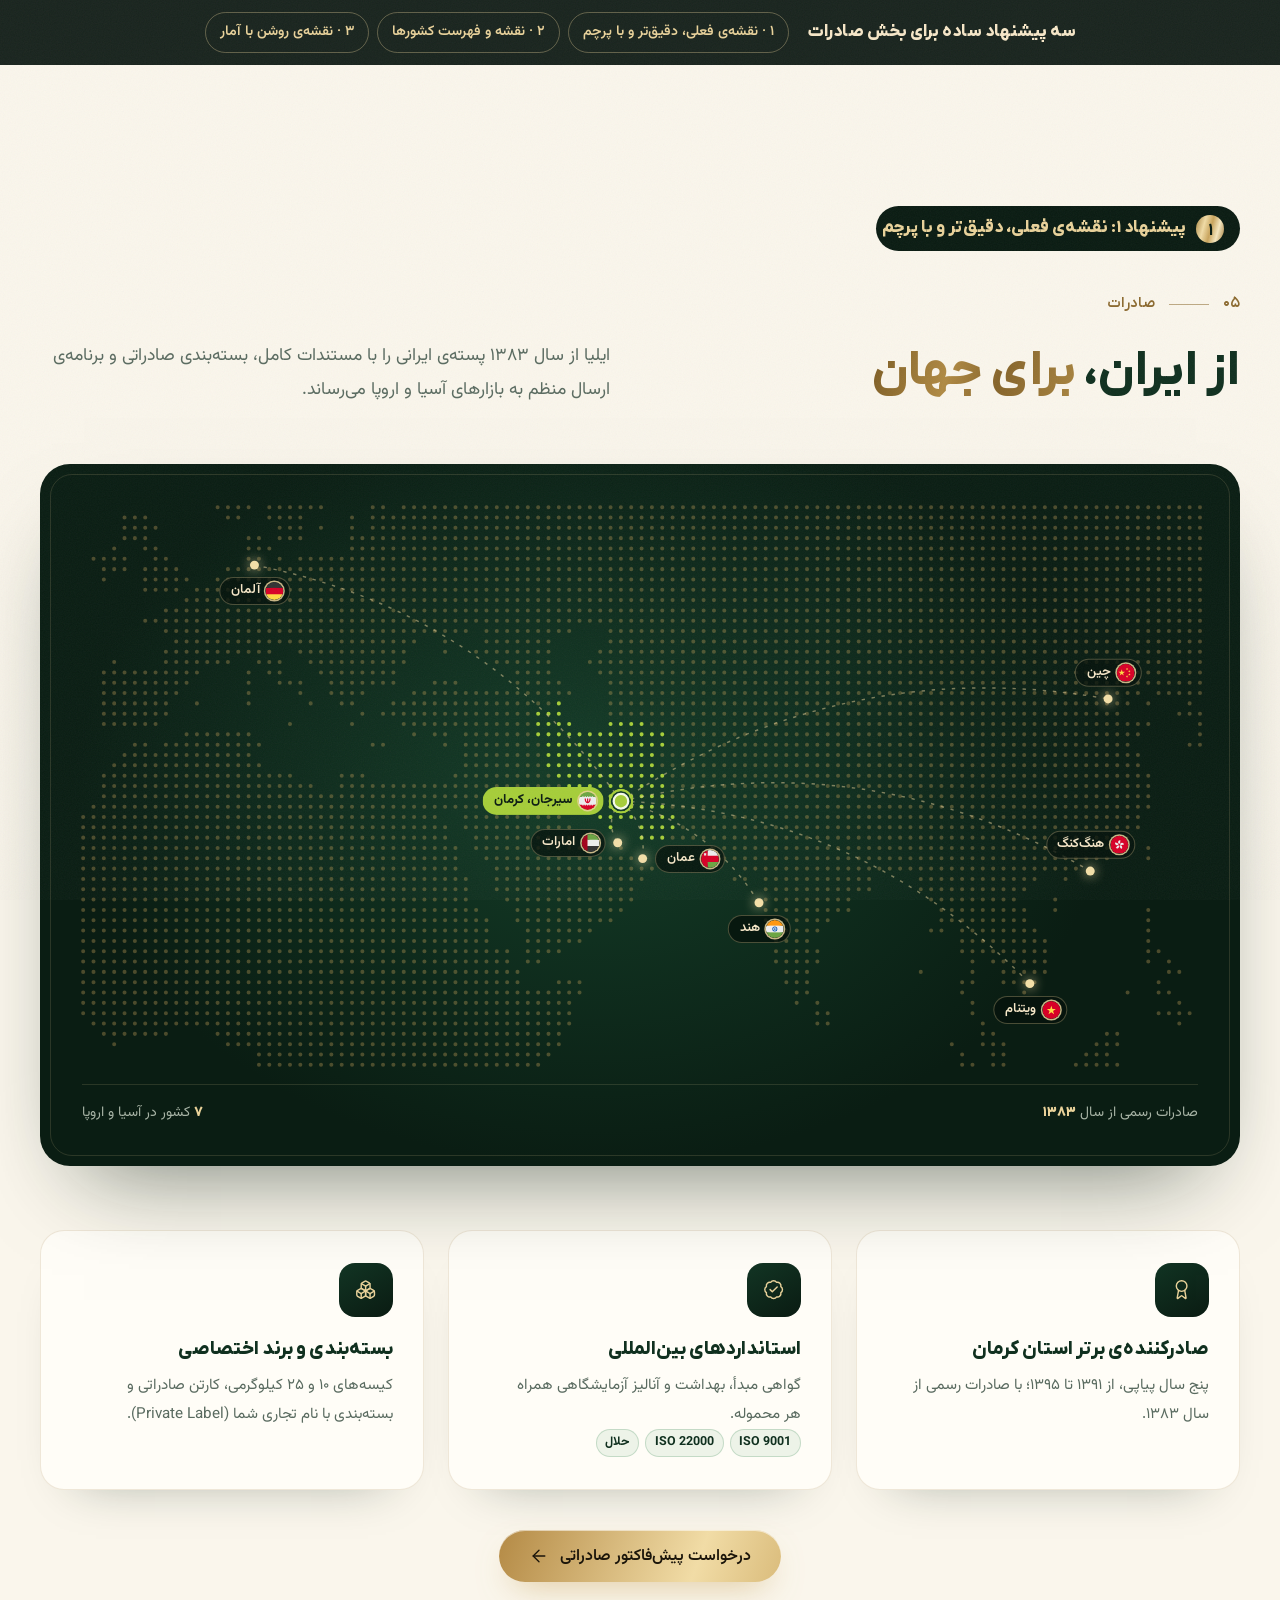
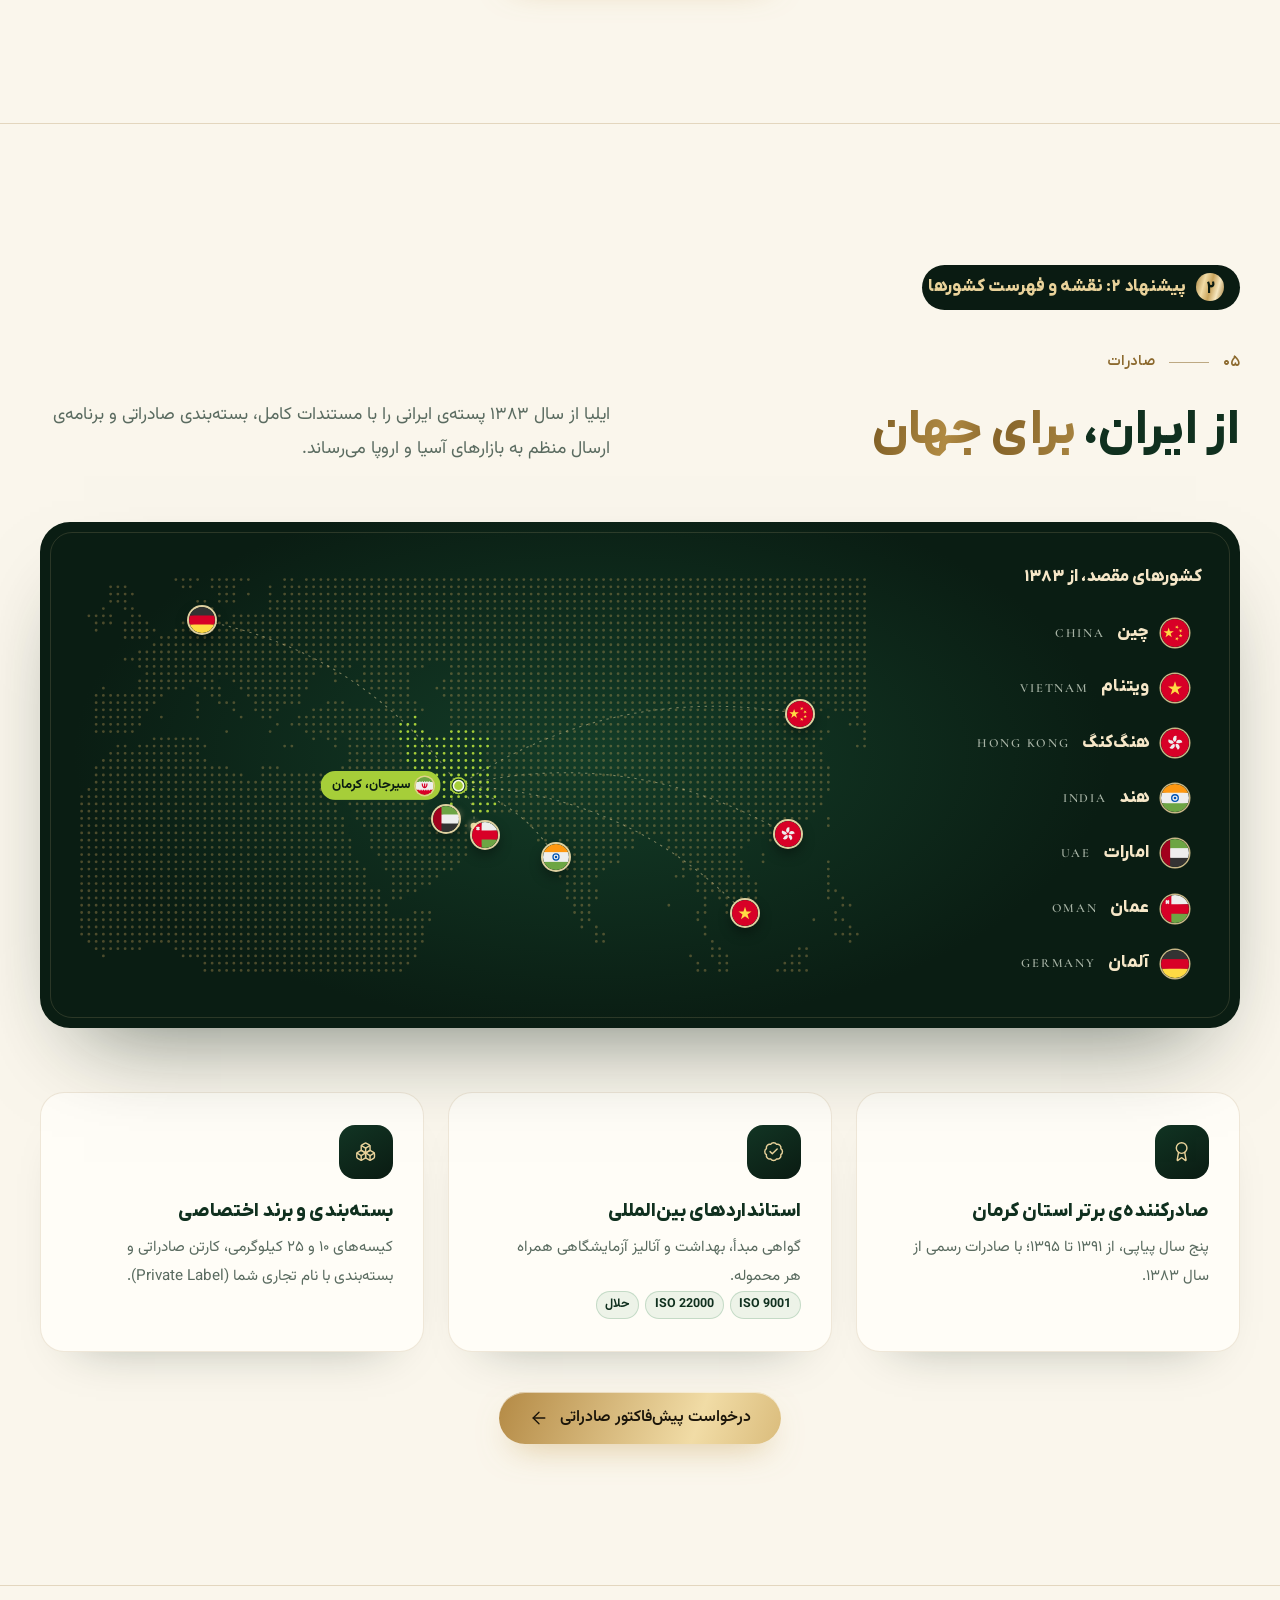
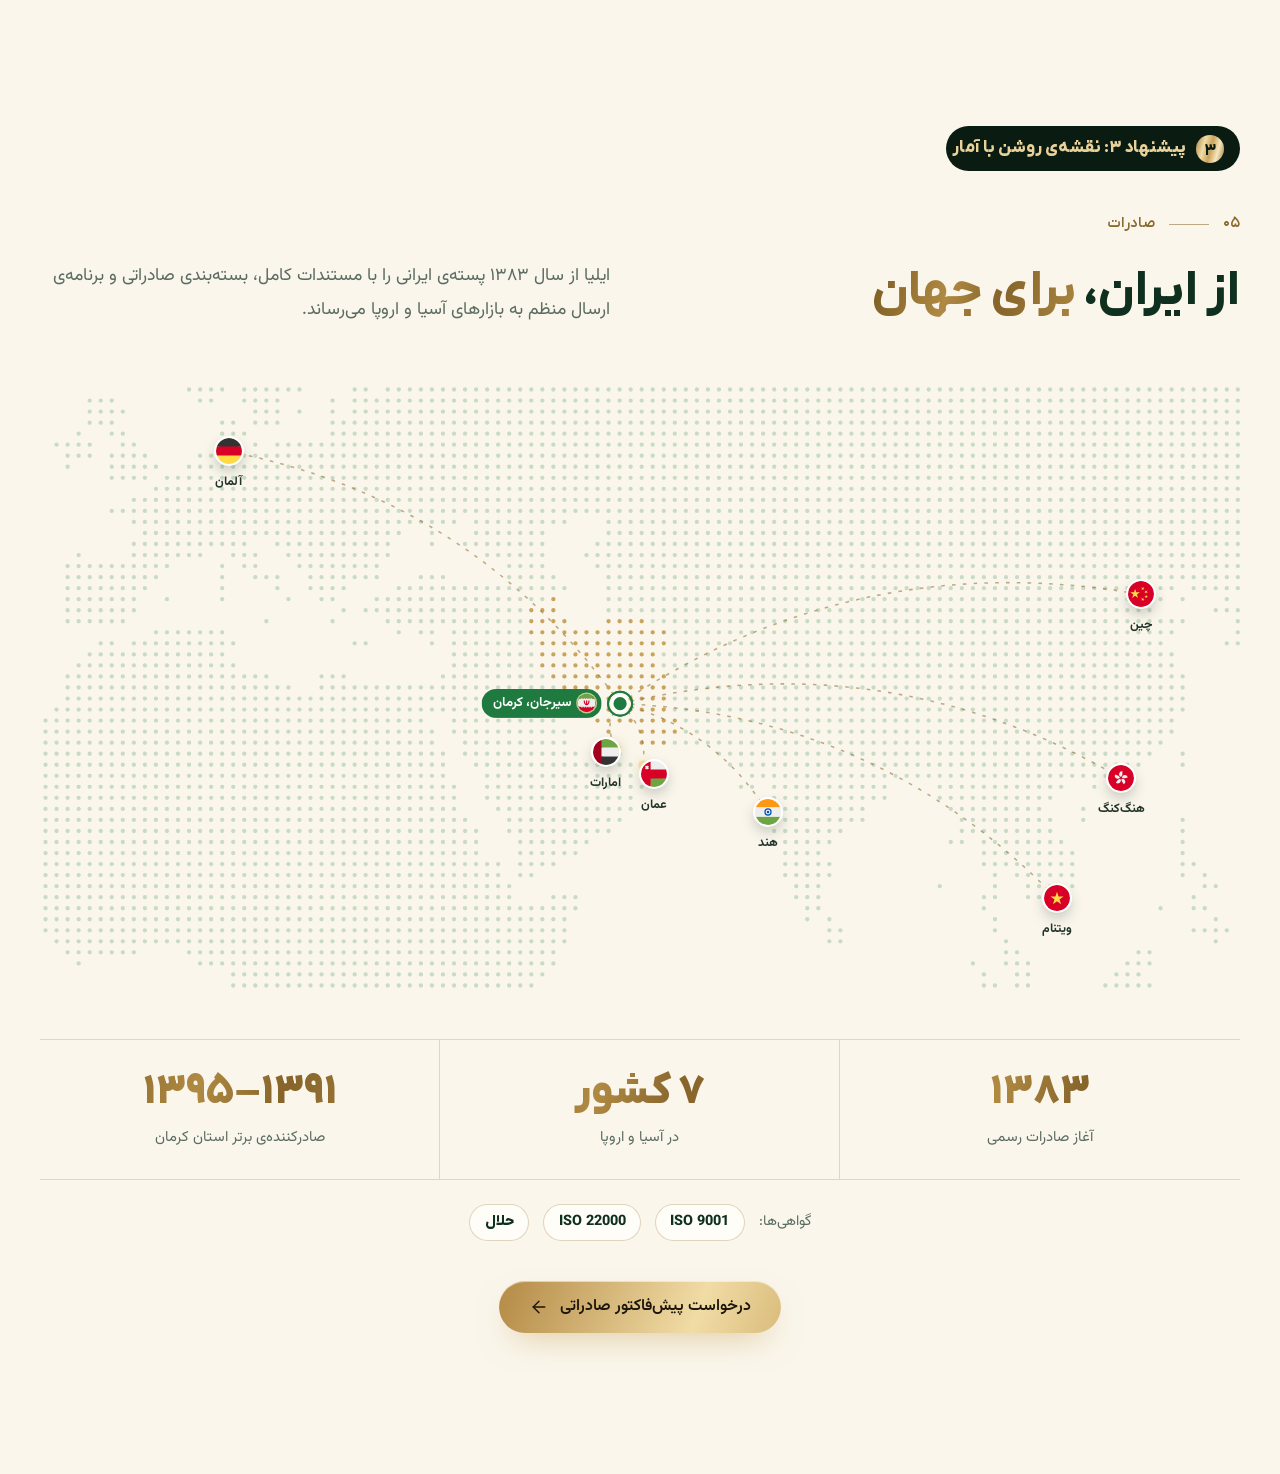
==== commit 178809f1: "Replace the export preview with three simple map-based proposals The section keeps its flat dotted m" ====
--- a/export-preview.html
+++ b/export-preview.html
@@ -6,14 +6,12 @@
   <meta name="robots" content="noindex, nofollow">
   <title>پیش‌نمایش بخش صادرات — پسته ایلیا</title>
   <link rel="icon" href="assets/img/favicon.png" type="image/png">
-  <link rel="preload" href="assets/fonts/vazirmatn-variable.woff2" as="font" type="font/woff2" crossorigin>
-  <link rel="preload" href="assets/fonts/iranyekanx-variable-fanum.woff2" as="font" type="font/woff2" crossorigin>
   <link rel="stylesheet" href="assets/css/style.css">
   <style>
     body { background: var(--c-ivory); }
     .xp-bar { position: sticky; top: 0; z-index: 50; display: flex; flex-wrap: wrap; align-items: center; justify-content: center; gap: 8px 18px; padding: 12px 16px; background: rgba(6, 18, 12, .92); color: var(--c-cream); -webkit-backdrop-filter: blur(10px); backdrop-filter: blur(10px); }
     .xp-bar strong { font-family: var(--font-display); font-weight: 800; }
-    .xp-bar nav { display: flex; flex-wrap: wrap; gap: 8px; }
+    .xp-bar nav { display: flex; flex-wrap: wrap; justify-content: center; gap: 8px; }
     .xp-bar a { padding: 6px 14px; border-radius: 999px; border: 1px solid rgba(233, 210, 154, .35); color: var(--c-gold-light); font-size: .88rem; font-weight: 600; text-decoration: none; }
     .xp-bar a:hover { background: rgba(233, 210, 154, .1); }
     @media (max-width: 720px) { .xp-bar { padding: 8px 10px; } .xp-bar strong { display: none; } .xp-bar a { padding: 5px 11px; font-size: .8rem; } }
@@ -21,223 +19,81 @@
     .xp + .xp { border-top: 1px solid rgba(154, 118, 55, .25); }
     .xp-tag { display: inline-flex; align-items: center; gap: 10px; margin: 0 0 36px; padding: 6px 16px 6px 6px; border-radius: 999px; background: #0A1B12; color: var(--c-gold-light); font-family: var(--font-display); font-weight: 800; }
     .xp-tag b { display: grid; place-items: center; width: 28px; height: 28px; border-radius: 50%; background: var(--grad-gold); color: #0A1B12; }
-    .passport { --guilloche: url("data:image/svg+xml,%3Csvg%20xmlns%3D'http%3A%2F%2Fwww.w3.org%2F2000%2Fsvg'%20width%3D'360'%20height%3D'120'%20viewBox%3D'0%200%20360%20120'%3E%3Cg%20fill%3D'none'%20stroke%3D'%231E7A3E'%20stroke-opacity%3D'.07'%20stroke-width%3D'.8'%3E%3Cpath%20d%3D'M0%2060L6%2070.51L12%2079.98L18%2087.51L24%2092.34L30%2094L36%2092.34L42%2087.51L48%2079.98L54%2070.51L60%2060L66%2049.49L72%2040.02L78%2032.49L84%2027.66L90%2026L96%2027.66L102%2032.49L108%2040.02L114%2049.49L120%2060L126%2070.51L132%2079.98L138%2087.51L144%2092.34L150%2094L156%2092.34L162%2087.51L168%2079.98L174%2070.51L180%2060L186%2049.49L192%2040.02L198%2032.49L204%2027.66L210%2026L216%2027.66L222%2032.49L228%2040.02L234%2049.49L240%2060L246%2070.51L252%2079.98L258%2087.51L264%2092.34L270%2094L276%2092.34L282%2087.51L288%2079.98L294%2070.51L300%2060L306%2049.49L312%2040.02L318%2032.49L324%2027.66L330%2026L336%2027.66L342%2032.49L348%2040.02L354%2049.49L360%2060'%2F%3E%3Cpath%20d%3D'M0%2080.58L6%2087.12L12%2091L18%2091.86L24%2089.59L30%2084.43L36%2076.87L42%2067.67L48%2057.71L54%2047.98L60%2039.42L66%2032.88L72%2029L78%2028.14L84%2030.41L90%2035.57L96%2043.13L102%2052.33L108%2062.29L114%2072.02L120%2080.58L126%2087.12L132%2091L138%2091.86L144%2089.59L150%2084.43L156%2076.87L162%2067.67L168%2057.71L174%2047.98L180%2039.42L186%2032.88L192%2029L198%2028.14L204%2030.41L210%2035.57L216%2043.13L222%2052.33L228%2062.29L234%2072.02L240%2080.58L246%2087.12L252%2091L258%2091.86L264%2089.59L270%2084.43L276%2076.87L282%2067.67L288%2057.71L294%2047.98L300%2039.42L306%2032.88L312%2029L318%2028.14L324%2030.41L330%2035.57L336%2043.13L342%2052.33L348%2062.29L354%2072.02L360%2080.58'%2F%3E%3Cpath%20d%3D'M0%2085.63L6%2085.74L12%2083.33L18%2078.64L24%2072.12L30%2064.42L36%2056.28L42%2048.51L48%2041.87L54%2036.99L60%2034.37L66%2034.26L72%2036.67L78%2041.36L84%2047.88L90%2055.58L96%2063.72L102%2071.49L108%2078.13L114%2083.01L120%2085.63L126%2085.74L132%2083.33L138%2078.64L144%2072.12L150%2064.42L156%2056.28L162%2048.51L168%2041.87L174%2036.99L180%2034.37L186%2034.26L192%2036.67L198%2041.36L204%2047.88L210%2055.58L216%2063.72L222%2071.49L228%2078.13L234%2083.01L240%2085.63L246%2085.74L252%2083.33L258%2078.64L264%2072.12L270%2064.42L276%2056.28L282%2048.51L288%2041.87L294%2036.99L300%2034.37L306%2034.26L312%2036.67L318%2041.36L324%2047.88L330%2055.58L336%2063.72L342%2071.49L348%2078.13L354%2083.01L360%2085.63'%2F%3E%3Cpath%20d%3D'M0%2074.6L6%2071.25L12%2066.79L18%2061.67L24%2056.39L30%2051.46L36%2047.36L42%2044.51L48%2043.17L54%2043.47L60%2045.4L66%2048.75L72%2053.21L78%2058.33L84%2063.61L90%2068.54L96%2072.64L102%2075.49L108%2076.83L114%2076.53L120%2074.6L126%2071.25L132%2066.79L138%2061.67L144%2056.39L150%2051.46L156%2047.36L162%2044.51L168%2043.17L174%2043.47L180%2045.4L186%2048.75L192%2053.21L198%2058.33L204%2063.61L210%2068.54L216%2072.64L222%2075.49L228%2076.83L234%2076.53L240%2074.6L246%2071.25L252%2066.79L258%2061.67L264%2056.39L270%2051.46L276%2047.36L282%2044.51L288%2043.17L294%2043.47L300%2045.4L306%2048.75L312%2053.21L318%2058.33L324%2063.61L330%2068.54L336%2072.64L342%2075.49L348%2076.83L354%2076.53L360%2074.6'%2F%3E%3Cpath%20d%3D'M0%2061.94L6%2060.16L12%2058.37L18%2056.73L24%2055.42L30%2054.56L36%2054.22L42%2054.46L48%2055.23L54%2056.48L60%2058.06L66%2059.84L72%2061.63L78%2063.27L84%2064.58L90%2065.44L96%2065.78L102%2065.54L108%2064.77L114%2063.52L120%2061.94L126%2060.16L132%2058.37L138%2056.73L144%2055.42L150%2054.56L156%2054.22L162%2054.46L168%2055.23L174%2056.48L180%2058.06L186%2059.84L192%2061.63L198%2063.27L204%2064.58L210%2065.44L216%2065.78L222%2065.54L228%2064.77L234%2063.52L240%2061.94L246%2060.16L252%2058.37L258%2056.73L264%2055.42L270%2054.56L276%2054.22L282%2054.46L288%2055.23L294%2056.48L300%2058.06L306%2059.84L312%2061.63L318%2063.27L324%2064.58L330%2065.44L336%2065.78L342%2065.54L348%2064.77L354%2063.52L360%2061.94'%2F%3E%3Cpath%20d%3D'M0%2062.13L6%2063.78L12%2065.06L18%2065.84L24%2066.05L30%2065.68L36%2064.74L42%2063.34L48%2061.62L54%2059.73L60%2057.87L66%2056.22L72%2054.94L78%2054.16L84%2053.95L90%2054.32L96%2055.26L102%2056.66L108%2058.38L114%2060.27L120%2062.13L126%2063.78L132%2065.06L138%2065.84L144%2066.05L150%2065.68L156%2064.74L162%2063.34L168%2061.62L174%2059.73L180%2057.87L186%2056.22L192%2054.94L198%2054.16L204%2053.95L210%2054.32L216%2055.26L222%2056.66L228%2058.38L234%2060.27L240%2062.13L246%2063.78L252%2065.06L258%2065.84L264%2066.05L270%2065.68L276%2064.74L282%2063.34L288%2061.62L294%2059.73L300%2057.87L306%2056.22L312%2054.94L318%2054.16L324%2053.95L330%2054.32L336%2055.26L342%2056.66L348%2058.38L354%2060.27L360%2062.13'%2F%3E%3Cpath%20d%3D'M0%2074.96L6%2076.83L12%2077.05L18%2075.6L24%2072.63L30%2068.42L36%2063.38L42%2058.01L48%2052.84L54%2048.37L60%2045.04L66%2043.17L72%2042.95L78%2044.4L84%2047.37L90%2051.58L96%2056.62L102%2061.99L108%2067.16L114%2071.63L120%2074.96L126%2076.83L132%2077.05L138%2075.6L144%2072.63L150%2068.42L156%2063.38L162%2058.01L168%2052.84L174%2048.37L180%2045.04L186%2043.17L192%2042.95L198%2044.4L204%2047.37L210%2051.58L216%2056.62L222%2061.99L228%2067.16L234%2071.63L240%2074.96L246%2076.83L252%2077.05L258%2075.6L264%2072.63L270%2068.42L276%2063.38L282%2058.01L288%2052.84L294%2048.37L300%2045.04L306%2043.17L312%2042.95L318%2044.4L324%2047.37L330%2051.58L336%2056.62L342%2061.99L348%2067.16L354%2071.63L360%2074.96'%2F%3E%3Cpath%20d%3D'M0%2085.73L6%2082.96L12%2077.94L18%2071.17L24%2063.31L30%2055.12L36%2047.4L42%2040.93L48%2036.31L54%2034.02L60%2034.27L66%2037.04L72%2042.06L78%2048.83L84%2056.69L90%2064.88L96%2072.6L102%2079.07L108%2083.69L114%2085.98L120%2085.73L126%2082.96L132%2077.94L138%2071.17L144%2063.31L150%2055.12L156%2047.4L162%2040.93L168%2036.31L174%2034.02L180%2034.27L186%2037.04L192%2042.06L198%2048.83L204%2056.69L210%2064.88L216%2072.6L222%2079.07L228%2083.69L234%2085.98L240%2085.73L246%2082.96L252%2077.94L258%2071.17L264%2063.31L270%2055.12L276%2047.4L282%2040.93L288%2036.31L294%2034.02L300%2034.27L306%2037.04L312%2042.06L318%2048.83L324%2056.69L330%2064.88L336%2072.6L342%2079.07L348%2083.69L354%2085.98L360%2085.73'%2F%3E%3Cpath%20d%3D'M0%2080.22L6%2071.56L12%2061.76L18%2051.79L24%2042.62L30%2035.15L36%2030.12L42%2028.01L48%2029.04L54%2033.09L60%2039.78L66%2048.44L72%2058.24L78%2068.21L84%2077.38L90%2084.85L96%2089.88L102%2091.99L108%2090.96L114%2086.91L120%2080.22L126%2071.56L132%2061.76L138%2051.79L144%2042.62L150%2035.15L156%2030.12L162%2028.01L168%2029.04L174%2033.09L180%2039.78L186%2048.44L192%2058.24L198%2068.21L204%2077.38L210%2084.85L216%2089.88L222%2091.99L228%2090.96L234%2086.91L240%2080.22L246%2071.56L252%2061.76L258%2051.79L264%2042.62L270%2035.15L276%2030.12L282%2028.01L288%2029.04L294%2033.09L300%2039.78L306%2048.44L312%2058.24L318%2068.21L324%2077.38L330%2084.85L336%2089.88L342%2091.99L348%2090.96L354%2086.91L360%2080.22'%2F%3E%3C%2Fg%3E%3C%2Fsvg%3E"); }
-/* ---------- shared: dark card + call to action ---------- */
-.xcard {
-  position: relative;
-  margin-top: clamp(40px, 5vw, 64px);
-  padding: clamp(22px, 3.2vw, 44px);
-  border-radius: 32px;
-  color: var(--c-text-light);
-  background:
-    radial-gradient(60% 70% at 30% 45%, rgba(30, 122, 62, .32), transparent 70%),
-    linear-gradient(160deg, #10301F, #071510);
-  box-shadow: 0 40px 80px -40px rgba(10, 30, 20, .6), inset 0 0 0 1px rgba(233, 210, 154, .14);
+    .map { aspect-ratio: 1000 / 506; }
+/* ---------- shared ---------- */
+.flag { display: inline-block; flex: none; width: 1.35em; height: 1.35em; border-radius: 50%; box-shadow: 0 0 0 1.5px rgba(233, 210, 154, .85); }
+.map-label { display: inline-flex; align-items: center; gap: 6px; padding-inline: .45em .8em; }
+.map-label .flag { width: 18px; height: 18px; }
+.map-label--left { transform: translate(calc(-100% - 12px), -50%); }
+.map-label--right { transform: translate(12px, -50%); }
+.map-legend li { display: inline-flex; align-items: center; gap: 6px; padding-inline: .4em .9em; }
+.map-legend .flag { width: 18px; height: 18px; }
+.map-note { position: relative; display: flex; flex-wrap: wrap; justify-content: space-between; gap: 6px 20px; margin: 14px 4px 0; padding-top: 14px; border-top: 1px solid rgba(233, 210, 154, .14); font-size: .88rem; color: var(--c-muted-light); }
+.map-note b { font-family: var(--font-display); font-weight: 800; color: var(--c-gold-light); }
+.export-more { display: flex; justify-content: center; margin-top: clamp(28px, 4vw, 40px); }
+.ep-badges { display: flex; flex-wrap: wrap; gap: 6px; margin-top: 12px; }
+.ep-badges span { padding: .1em .7em; border-radius: 999px; font-size: .78rem; font-weight: 700; color: var(--c-forest); background: rgba(30, 122, 62, .08); border: 1px solid rgba(30, 122, 62, .2); }
+
+/* flags placed on the map as markers */
+.map-flag { position: absolute; left: calc(var(--x) + var(--nx, 0px)); top: calc(var(--y) + var(--ny, 0px)); z-index: 2; width: 26px; height: 26px; translate: -50% -50%; border-radius: 50%; box-shadow: 0 0 0 2px rgba(246, 227, 176, .9), 0 6px 14px rgba(0, 0, 0, .45); transition: scale .35s var(--ease), box-shadow .35s; }
+.map-flag img { display: block; width: 100%; height: 100%; border-radius: 50%; }
+.map-flag > span { display: none; }
+.map.has-active .map-flag:not(.is-active) { opacity: .45; }
+.map-flag.is-active { scale: 1.3; box-shadow: 0 0 0 2.5px #F6E3B0, 0 0 0 7px rgba(233, 210, 154, .2), 0 8px 18px rgba(0, 0, 0, .5); }
+.map.has-active .routes path:not(.is-active), .map.has-active .comets path:not(.is-active) { opacity: .18; }
+.map .routes path.is-active { stroke: #F3DFA8; stroke-dasharray: none; stroke-width: 1.8; }
+
+/* ---------- 2 · map + country list ---------- */
+.map-split { display: grid; grid-template-columns: minmax(0, 1fr) minmax(0, 2.6fr); grid-template-areas: "list map"; gap: clamp(18px, 2.6vw, 36px); align-items: center; }
+.map-split .map { grid-area: map; }
+.country-list { grid-area: list; position: relative; margin: 0; padding: 0; list-style: none; display: grid; gap: 4px; }
+.country-list .cl-title { margin: 0 0 10px; font-family: var(--font-display); font-weight: 800; font-size: 1.05rem; color: var(--c-cream); }
+.country-list button { display: flex; align-items: center; gap: 12px; width: 100%; padding: 8px 12px; border: 1px solid transparent; border-radius: 14px; background: none; color: var(--c-cream); font: inherit; text-align: start; cursor: pointer; transition: background-color .3s, border-color .3s; }
+.country-list button:hover, .country-list button:focus-visible, .country-list button.is-active { background: rgba(233, 210, 154, .08); border-color: rgba(233, 210, 154, .3); outline: none; }
+.country-list .flag { width: 28px; height: 28px; }
+.country-list b { font-family: var(--font-display); font-weight: 800; }
+.country-list small { margin-inline-start: auto; font-family: var(--font-latin); font-size: .78rem; font-weight: 600; letter-spacing: .14em; text-transform: uppercase; color: var(--c-muted-light); }
+
+/* ---------- 3 · light map with facts ---------- */
+.map-plain { margin-top: clamp(36px, 5vw, 56px); }
+.map-plain .map-flag { box-shadow: 0 0 0 2px #fff, 0 6px 14px rgba(16, 38, 26, .25); }
+.map-plain .map-flag > span { display: block; position: absolute; top: calc(100% + 6px); left: 50%; translate: -50% 0; font-size: .78rem; font-weight: 700; white-space: nowrap; color: var(--c-text-dark); }
+.map-plain .routes path { stroke: rgba(140, 106, 47, .55); }
+.map-plain .comets path { stroke: #C9A45C; stroke-width: 2.2; filter: none; }
+.map-plain .origin-dot { fill: #1E7A3E; stroke: #fff; }
+.map-plain .origin-pulse { stroke: #1E7A3E; }
+.map-plain .map-label--origin { color: #fff; background: #1E7A3E; }
+.facts { display: grid; grid-template-columns: repeat(3, minmax(0, 1fr)); margin: clamp(30px, 4vw, 48px) 0 0; padding: 0; list-style: none; border-block: 1px solid rgba(154, 118, 55, .25); }
+.facts li { padding: 26px clamp(16px, 2vw, 28px); text-align: center; }
+.facts li + li { border-inline-start: 1px solid rgba(154, 118, 55, .25); }
+.facts b { display: block; font-family: var(--font-display); font-size: clamp(1.9rem, 3.4vw, 2.6rem); font-weight: 900; line-height: 1.3; background: var(--grad-gold-deep); -webkit-background-clip: text; background-clip: text; color: transparent; }
+.facts span { display: block; margin-top: 4px; font-size: .92rem; color: var(--c-muted-dark); }
+.certs { display: flex; flex-wrap: wrap; align-items: center; justify-content: center; gap: 10px 14px; margin-top: 24px; font-size: .9rem; color: var(--c-muted-dark); }
+.certs b[lang] { font-family: var(--font-body); }
+.certs b { padding: .25em 1em; border-radius: 999px; font-family: var(--font-display); font-weight: 800; color: var(--c-forest); background: var(--c-paper); border: 1px solid rgba(154, 118, 55, .3); }
+
+@media (max-width: 900px) {
+  .map-split { grid-template-columns: minmax(0, 1fr); grid-template-areas: "map" "list"; }
+  .country-list { grid-template-columns: repeat(2, minmax(0, 1fr)); }
+  .country-list .cl-title { grid-column: 1 / -1; margin-top: 6px; }
+  .country-list small { display: none; }
 }
-.export-cta {
-  display: flex;
-  flex-wrap: wrap;
-  align-items: center;
-  justify-content: space-between;
-  gap: 18px 28px;
-  margin-top: clamp(28px, 4vw, 44px);
-  padding: 22px clamp(20px, 3vw, 32px);
-  border-radius: 24px;
-  background: rgba(201, 164, 92, .1);
-  border: 1px solid rgba(154, 118, 55, .25);
+@media (max-width: 720px) {
+  .map-label .flag { width: 15px; height: 15px; }
+  .map-flag { width: 18px; height: 18px; box-shadow: 0 0 0 1.5px rgba(246, 227, 176, .9), 0 4px 10px rgba(0, 0, 0, .45); }
+  .map-plain .map-flag > span { display: none; }
+  .map-plain .map-legend { display: flex; }
+  .map-plain .map-legend li { color: var(--c-text-dark); border-color: rgba(154, 118, 55, .3); background: var(--c-paper); }
+  .facts { grid-template-columns: minmax(0, 1fr); }
+  .facts li + li { border-inline-start: 0; border-top: 1px solid rgba(154, 118, 55, .25); }
+  .facts li { padding: 18px 10px; }
 }
-.export-cta p { margin: 0; max-width: 40em; color: var(--c-muted-dark); line-height: 1.9; }
-.export-cta b { font-family: var(--font-display); font-weight: 800; color: var(--c-text-dark); }
-
-/* ---------- 1 · golden globe ---------- */
-.globe-card {
-  display: grid;
-  grid-template-columns: minmax(0, .85fr) minmax(0, 1.15fr);
-  grid-template-areas: "panel globe";
-  align-items: center;
-  gap: clamp(20px, 3vw, 48px);
-  overflow: hidden;
-}
-.globe-stage { grid-area: globe; position: relative; display: grid; place-items: center; min-width: 0; }
-.globe-stage canvas { display: block; touch-action: pan-y; cursor: grab; }
-.globe-card.is-dragging canvas { cursor: grabbing; }
-.globe-hint { position: absolute; bottom: 0; margin: 0; font-size: .78rem; color: rgba(167, 179, 165, .75); }
-.globe-panel { grid-area: panel; min-width: 0; }
-.gp-kicker { display: flex; align-items: baseline; justify-content: space-between; gap: 12px; margin: 0 0 14px; font-family: var(--font-display); font-weight: 800; font-size: 1.05rem; color: var(--c-cream); }
-.gp-kicker span { font-family: var(--font-body); font-weight: 500; font-size: .82rem; color: var(--c-gold-light); }
-.gp-list { display: grid; gap: 6px; margin: 0; padding: 0; list-style: none; }
-.gp-list button {
-  display: grid;
-  grid-template-columns: auto 1fr auto;
-  align-items: center;
-  gap: 12px;
-  width: 100%;
-  padding: 10px 14px;
-  border: 1px solid transparent;
-  border-radius: 14px;
-  background: rgba(255, 255, 255, .03);
-  color: var(--c-cream);
-  font: inherit;
-  text-align: start;
-  cursor: pointer;
-  transition: background-color .3s, border-color .3s;
-}
-.gp-list button:hover { background: rgba(233, 210, 154, .06); }
-.gp-list button[aria-pressed="true"] { background: rgba(233, 210, 154, .1); border-color: rgba(233, 210, 154, .42); }
-.gp-list .icon { width: 1.15em; height: 1.15em; color: var(--c-gold); }
-.gp-list b { font-family: var(--font-display); font-size: 1rem; font-weight: 800; }
-.gp-list b small { margin-inline-start: 8px; font-family: var(--font-latin); font-size: .8rem; font-weight: 600; letter-spacing: .14em; text-transform: uppercase; color: var(--c-muted-light); }
-.gp-list button[aria-pressed="true"] b { color: var(--c-gold-light); }
-.gp-time { font-size: .84rem; color: var(--c-gold-light); white-space: nowrap; }
-.gp-detail { min-height: 148px; margin-top: 14px; padding: 16px 18px; border-radius: 18px; background: rgba(6, 18, 12, .55); border: 1px solid rgba(233, 210, 154, .2); }
-.gd-title { display: flex; align-items: baseline; gap: 12px; margin: 0 0 10px; }
-.gd-title b { font-family: var(--font-display); font-size: 1.3rem; font-weight: 800; color: var(--c-cream); }
-.gd-title span { font-family: var(--font-latin); font-size: .85rem; font-weight: 600; letter-spacing: .16em; text-transform: uppercase; color: var(--c-gold); }
-.gd-facts { display: grid; gap: 8px; margin: 0; }
-.gd-facts div { display: grid; grid-template-columns: 8.2em 1fr; gap: 10px; font-size: .9rem; line-height: 1.7; }
-.gd-facts dt { display: flex; align-items: center; gap: 7px; color: var(--c-muted-light); }
-.gd-facts dt .icon { width: 1.05em; height: 1.05em; color: var(--c-gold); }
-.gd-facts dd { margin: 0; color: var(--c-cream); }
-.export-points--compact { margin-top: clamp(28px, 4vw, 40px); }
 @media (max-width: 720px) {
-  .export-points--compact { gap: 12px; }
-  .export-points--compact li { display: grid; grid-template-columns: 48px minmax(0, 1fr); column-gap: 16px; padding: 18px; }
-  .export-points--compact .ep-icon { grid-row: span 2; width: 48px; height: 48px; margin: 0; border-radius: 14px; }
-  .export-points--compact h3 { margin-bottom: 4px; font-size: 1.02rem; }
-  .export-points--compact p { font-size: .88rem; line-height: 1.8; }
-}
-
-@media (max-width: 900px) {
-  .globe-card { grid-template-columns: minmax(0, 1fr); grid-template-areas: "globe" "panel"; }
-  .gp-kicker { margin-top: 4px; }
-  .gp-list { grid-auto-flow: column; grid-auto-columns: max-content; overflow-x: auto; padding-bottom: 6px; scrollbar-width: none; }
-  .gp-list::-webkit-scrollbar { display: none; }
-  .gp-list button { grid-template-columns: auto auto; padding: 9px 14px; border-color: rgba(233, 210, 154, .16); }
-  .gp-list b small, .gp-time { display: none; }
-}
-
-/* ---------- 2 · from order to delivery ---------- */
-.route-steps { position: relative; display: grid; grid-template-columns: repeat(6, minmax(0, 1fr)); gap: 0 18px; margin: 0; padding: 0; list-style: none; }
-.route-steps li { position: relative; z-index: 1; display: flex; flex-direction: column; align-items: center; text-align: center; }
-.rs-node {
-  display: grid;
-  place-items: center;
-  width: 64px;
-  height: 64px;
-  border-radius: 50%;
-  color: var(--c-gold-light);
-  background: #0B2116;
-  border: 1px solid rgba(233, 210, 154, .3);
-  transition: background .5s, color .5s, box-shadow .5s, border-color .5s;
-}
-.rs-node .icon { width: 26px; height: 26px; }
-.route-steps li.is-passed .rs-node { border-color: var(--c-gold-light); background: #143523; }
-.route-steps li.is-lit .rs-node { color: #0A1B12; background: var(--grad-gold); border-color: transparent; box-shadow: 0 0 0 7px rgba(233, 210, 154, .14), 0 0 34px rgba(246, 227, 176, .5); }
-.rs-num { margin-top: 18px; font-family: var(--font-display); font-weight: 800; font-size: .85rem; color: var(--c-gold); }
-.route-steps h3 { margin: 4px 0 0; font-family: var(--font-display); font-size: 1.04rem; font-weight: 800; line-height: 1.6; color: var(--c-cream); }
-.route-steps p { margin: 8px 0 0; font-size: .87rem; line-height: 1.85; color: var(--c-muted-light); }
-.route-svg { position: absolute; inset: 0; width: 100%; height: 100%; overflow: visible; pointer-events: none; }
-.rt-track { fill: none; stroke: rgba(233, 210, 154, .32); stroke-width: 1.5; stroke-dasharray: 3 7; }
-.rt-trail { fill: none; stroke: #E9D29A; stroke-width: 2.2; stroke-linecap: round; }
-.rt-packet { fill: #FFF6DC; filter: drop-shadow(0 0 7px rgba(246, 227, 176, .95)); }
-.route-foot { display: flex; flex-wrap: wrap; align-items: center; gap: 10px 8px; margin-top: 38px; padding-top: 24px; border-top: 1px solid rgba(233, 210, 154, .14); }
-.route-foot > span { margin-inline-end: 6px; font-size: .9rem; color: var(--c-muted-light); }
-.route-foot b { display: inline-flex; align-items: center; gap: 6px; padding: 5px 14px; border-radius: 999px; border: 1px solid rgba(233, 210, 154, .28); font-size: .87rem; font-weight: 600; color: var(--c-cream); }
-.route-foot b .icon { width: 1em; height: 1em; color: var(--c-gold); }
-@media (max-width: 860px) {
-  .route-steps { grid-template-columns: minmax(0, 1fr); gap: 30px; }
-  .route-steps li { display: grid; grid-template-columns: 56px minmax(0, 1fr); column-gap: 16px; align-items: start; text-align: start; }
-  .rs-node { grid-row: 1 / span 3; width: 56px; height: 56px; }
-  .rs-num { margin-top: 2px; }
-}
-
-/* ---------- 3 · Iliya's passport ---------- */
-.passport {
-  position: relative;
-  display: grid;
-  grid-template-columns: repeat(2, minmax(0, 1fr));
-  margin-top: clamp(40px, 5vw, 64px);
-  padding: 14px;
-  border-radius: 30px;
-  background:
-    radial-gradient(120% 90% at 20% 0%, rgba(255, 255, 255, .08), transparent 60%),
-    linear-gradient(150deg, #154A30, #0A2619 70%, #08200F);
-  box-shadow: 0 50px 90px -40px rgba(10, 30, 20, .7), inset 0 0 0 1px rgba(233, 210, 154, .25), inset 0 0 0 7px rgba(10, 38, 25, 1), inset 0 0 0 8px rgba(233, 210, 154, .35);
-}
-.passport::after {
-  content: "";
-  position: absolute;
-  top: 14px;
-  bottom: 14px;
-  left: 50%;
-  width: 60px;
-  translate: -50% 0;
-  background: linear-gradient(90deg, transparent, rgba(60, 40, 10, .1) 40%, rgba(60, 40, 10, .22) 50%, rgba(60, 40, 10, .1) 60%, transparent);
-  pointer-events: none;
-}
-.pp-page {
-  position: relative;
-  min-height: 520px;
-  padding: 26px 30px 22px;
-  color: #2C3A31;
-  background-color: #FBF6EA;
-  background-image: var(--guilloche);
-  background-size: 360px 120px;
-}
-.pp-page:first-child { border-radius: 0 20px 20px 0; }
-.pp-page:last-child { border-radius: 20px 0 0 20px; }
-.pp-head { display: flex; align-items: center; justify-content: space-between; padding-bottom: 12px; border-bottom: 1px solid rgba(140, 106, 47, .3); font-family: var(--font-display); font-weight: 800; font-size: .95rem; color: #6E5022; }
-.pp-head span[lang] { font-family: var(--font-latin); font-weight: 700; font-size: .85rem; letter-spacing: .28em; }
-.pp-body { display: grid; grid-template-columns: auto minmax(0, 1fr); gap: 24px; margin-top: 22px; }
-.pp-photo { position: relative; width: 136px; aspect-ratio: 3 / 4; margin: 0; display: grid; place-items: center; overflow: hidden; border-radius: 10px; background: radial-gradient(circle at 50% 40%, #FFFFFF, #EFE5CC); border: 1px solid rgba(140, 106, 47, .35); }
-.pp-photo img { width: 82%; }
-.pp-photo::after { content: ""; position: absolute; inset: 0; background: linear-gradient(115deg, transparent 30%, rgba(166, 206, 57, .22) 44%, rgba(233, 210, 154, .35) 50%, rgba(120, 170, 255, .18) 56%, transparent 70%); background-size: 220% 100%; animation: holo 6s ease-in-out infinite; mix-blend-mode: multiply; }
-@keyframes holo { 0%, 100% { background-position: 100% 0; } 50% { background-position: 0 0; } }
-.pp-fields { display: grid; gap: 10px; margin: 0; }
-.pp-fields dt { font-size: .74rem; color: #8C6A2F; }
-.pp-fields dd { margin: 1px 0 0; font-family: var(--font-display); font-weight: 700; font-size: .95rem; line-height: 1.6; color: #22342A; }
-.pp-sign { grid-column: 1 / -1; display: flex; align-items: baseline; gap: 14px; margin: 4px 0 0; padding-top: 14px; border-top: 1px dashed rgba(140, 106, 47, .35); font-size: .74rem; color: #8C6A2F; }
-.pp-sign b { font-family: var(--font-latin); font-style: italic; font-weight: 600; font-size: 1.9rem; line-height: 1; color: #1E7A3E; }
-.pp-mrz { position: absolute; left: 24px; right: 24px; bottom: 18px; margin: 0; overflow: hidden; font-family: ui-monospace, "Courier New", monospace; font-size: clamp(.62rem, 1.15vw, .86rem); line-height: 1.7; letter-spacing: .12em; white-space: nowrap; color: #3A463D; }
-.pp-stamps { position: relative; display: grid; grid-template-columns: repeat(3, minmax(0, 1fr)); grid-auto-rows: 150px; align-items: center; justify-items: center; margin: 14px 0 0; padding: 0; list-style: none; }
-.stamp { position: relative; width: 150px; opacity: 0; transform: translate(var(--jx, 0), var(--jy, 0)) rotate(var(--r, 0deg)); color: var(--ink); outline: none; }
-.stamp svg { display: block; width: 100%; overflow: visible; filter: url(#ink); }
-.stamp--wide { grid-column: 1 / -1; width: 214px; }
-.stamp text { fill: currentColor; }
-.stamp .st-fa { font-family: "IRANYekanX", Vazirmatn, sans-serif; font-weight: 900; }
-.stamp .st-en, .stamp .st-sm { font-family: "Cormorant Garamond", serif; font-weight: 700; letter-spacing: .14em; }
-.stamp .st-line { fill: none; stroke: currentColor; }
-.passport.is-stamped .stamp { animation: stamp-in .7s cubic-bezier(.2, .9, .3, 1.2) calc(.25s + var(--i) * .42s) forwards; }
-@keyframes stamp-in {
-  0% { opacity: 0; transform: translate(var(--jx, 0), var(--jy, 0)) rotate(calc(var(--r, 0deg) - 10deg)) scale(1.8); }
-  60% { opacity: .92; transform: translate(var(--jx, 0), var(--jy, 0)) rotate(var(--r, 0deg)) scale(.94); }
-  100% { opacity: .94; transform: translate(var(--jx, 0), var(--jy, 0)) rotate(var(--r, 0deg)) scale(1); }
-}
-.stamp-info {
-  position: absolute; z-index: 3; left: 50%; top: 100%; width: max-content; max-width: 220px; translate: -50% 4px;
-  padding: 8px 12px; border-radius: 12px; font-size: .78rem; line-height: 1.7; text-align: center;
-  color: var(--c-cream); background: rgba(10, 27, 18, .94); box-shadow: 0 14px 30px -12px rgba(0, 0, 0, .6);
-  opacity: 0; pointer-events: none; transition: opacity .25s, translate .25s;
-}
-.stamp:hover, .stamp:focus-visible { z-index: 2; }
-.stamp:hover .stamp-info, .stamp:focus-visible .stamp-info { opacity: 1; translate: -50% 10px; }
-.stamp:focus-visible svg { filter: url(#ink) drop-shadow(0 0 0 currentColor); }
-@media (max-width: 900px) {
-  .passport { grid-template-columns: minmax(0, 1fr); }
-  .passport::after { display: none; }
-  .pp-page:first-child, .pp-page:last-child { border-radius: 20px; }
-  .pp-page + .pp-page { margin-top: 12px; }
-  .pp-page { min-height: 0; padding: 22px 18px 20px; }
-  .pp-page.pp-id { padding-bottom: 70px; }
-  .pp-head span[lang] { letter-spacing: .16em; }
-  .pp-body { grid-template-columns: minmax(0, 1fr); justify-items: center; text-align: center; }
-  .pp-stamps { grid-template-columns: repeat(2, minmax(0, 1fr)); grid-auto-rows: 138px; }
-  .stamp { width: 132px; }
-  .stamp--wide { width: 190px; }
-}
-@media (prefers-reduced-motion: reduce) {
-  .stamp { opacity: .86; }
-  .pp-photo::after { animation: none; }
+  .export-points { gap: 12px; }
+  .export-points li { display: grid; grid-template-columns: 48px minmax(0, 1fr); column-gap: 16px; padding: 18px; }
+  .export-points .ep-icon { grid-row: span 3; width: 48px; height: 48px; margin: 0; border-radius: 14px; }
+  .export-points h3 { margin-bottom: 4px; font-size: 1.02rem; }
+  .export-points p { font-size: .88rem; line-height: 1.8; }
 }
 
   </style>
@@ -291,512 +147,204 @@
   <symbol id="i-instagram" viewBox="0 0 24 24" fill="currentColor"><path d="M7.0301.084c-1.2768.0602-2.1487.264-2.911.5634-.7888.3075-1.4575.72-2.1228 1.3877-.6652.6677-1.075 1.3368-1.3802 2.127-.2954.7638-.4956 1.6365-.552 2.914-.0564 1.2775-.0689 1.6882-.0626 4.947.0062 3.2586.0206 3.6671.0825 4.9473.061 1.2765.264 2.1482.5635 2.9107.308.7889.72 1.4573 1.388 2.1228.6679.6655 1.3365 1.0743 2.1285 1.38.7632.295 1.6361.4961 2.9134.552 1.2773.056 1.6884.069 4.9462.0627 3.2578-.0062 3.668-.0207 4.9478-.0814 1.28-.0607 2.147-.2652 2.9098-.5633.7889-.3086 1.4578-.72 2.1228-1.3881.665-.6682 1.0745-1.3378 1.3795-2.1284.2957-.7632.4966-1.636.552-2.9124.056-1.2809.0692-1.6898.063-4.948-.0063-3.2583-.021-3.6668-.0817-4.9465-.0607-1.2797-.264-2.1487-.5633-2.9117-.3084-.7889-.72-1.4568-1.3876-2.1228C21.2982 1.33 20.628.9208 19.8378.6165 19.074.321 18.2017.1197 16.9244.0645 15.6471.0093 15.236-.005 11.977.0014 8.718.0076 8.31.0215 7.0301.0839m.1402 21.6932c-1.17-.0509-1.8053-.2453-2.2287-.408-.5606-.216-.96-.4771-1.3819-.895-.422-.4178-.6811-.8186-.9-1.378-.1644-.4234-.3624-1.058-.4171-2.228-.0595-1.2645-.072-1.6442-.079-4.848-.007-3.2037.0053-3.583.0607-4.848.05-1.169.2456-1.805.408-2.2282.216-.5613.4762-.96.895-1.3816.4188-.4217.8184-.6814 1.3783-.9003.423-.1651 1.0575-.3614 2.227-.4171 1.2655-.06 1.6447-.072 4.848-.079 3.2033-.007 3.5835.005 4.8495.0608 1.169.0508 1.8053.2445 2.228.408.5608.216.96.4754 1.3816.895.4217.4194.6816.8176.9005 1.3787.1653.4217.3617 1.056.4169 2.2263.0602 1.2655.0739 1.645.0796 4.848.0058 3.203-.0055 3.5834-.061 4.848-.051 1.17-.245 1.8055-.408 2.2294-.216.5604-.4763.96-.8954 1.3814-.419.4215-.8181.6811-1.3783.9-.4224.1649-1.0577.3617-2.2262.4174-1.2656.0595-1.6448.072-4.8493.079-3.2045.007-3.5825-.006-4.848-.0608M16.953 5.5864A1.44 1.44 0 1 0 18.39 4.144a1.44 1.44 0 0 0-1.437 1.4424M5.8385 12.012c.0067 3.4032 2.7706 6.1557 6.173 6.1493 3.4026-.0065 6.157-2.7701 6.1506-6.1733-.0065-3.4032-2.771-6.1565-6.174-6.1498-3.403.0067-6.156 2.771-6.1496 6.1738M8 12.0077a4 4 0 1 1 4.008 3.9921A3.9996 3.9996 0 0 1 8 12.0077"/></symbol>
   <symbol id="i-whatsapp" viewBox="0 0 24 24" fill="currentColor"><path d="M17.472 14.382c-.297-.149-1.758-.867-2.03-.967-.273-.099-.471-.148-.67.15-.197.297-.767.966-.94 1.164-.173.199-.347.223-.644.075-.297-.15-1.255-.463-2.39-1.475-.883-.788-1.48-1.761-1.653-2.059-.173-.297-.018-.458.13-.606.134-.133.298-.347.446-.52.149-.174.198-.298.298-.497.099-.198.05-.371-.025-.52-.075-.149-.669-1.612-.916-2.207-.242-.579-.487-.5-.669-.51-.173-.008-.371-.01-.57-.01-.198 0-.52.074-.792.372-.272.297-1.04 1.016-1.04 2.479 0 1.462 1.065 2.875 1.213 3.074.149.198 2.096 3.2 5.077 4.487.709.306 1.262.489 1.694.625.712.227 1.36.195 1.871.118.571-.085 1.758-.719 2.006-1.413.248-.694.248-1.289.173-1.413-.074-.124-.272-.198-.57-.347m-5.421 7.403h-.004a9.87 9.87 0 01-5.031-1.378l-.361-.214-3.741.982.998-3.648-.235-.374a9.86 9.86 0 01-1.51-5.26c.001-5.45 4.436-9.884 9.888-9.884 2.64 0 5.122 1.03 6.988 2.898a9.825 9.825 0 012.893 6.994c-.003 5.45-4.437 9.884-9.885 9.884m8.413-18.297A11.815 11.815 0 0012.05 0C5.495 0 .16 5.335.157 11.892c0 2.096.547 4.142 1.588 5.945L.057 24l6.305-1.654a11.882 11.882 0 005.683 1.448h.005c6.554 0 11.89-5.335 11.893-11.893a11.821 11.821 0 00-3.48-8.413Z"/></symbol>
   <symbol id="i-telegram" viewBox="0 0 24 24" fill="currentColor"><path d="M11.944 0A12 12 0 0 0 0 12a12 12 0 0 0 12 12 12 12 0 0 0 12-12A12 12 0 0 0 12 0a12 12 0 0 0-.056 0zm4.962 7.224c.1-.002.321.023.465.14a.506.506 0 0 1 .171.325c.016.093.036.306.02.472-.18 1.898-.962 6.502-1.36 8.627-.168.9-.499 1.201-.82 1.23-.696.065-1.225-.46-1.9-.902-1.056-.693-1.653-1.124-2.678-1.8-1.185-.78-.417-1.21.258-1.91.177-.184 3.247-2.977 3.307-3.23.007-.032.014-.15-.056-.212s-.174-.041-.249-.024c-.106.024-1.793 1.14-5.061 3.345-.48.33-.913.49-1.302.48-.428-.008-1.252-.241-1.865-.44-.752-.245-1.349-.374-1.297-.789.027-.216.325-.437.893-.663 3.498-1.524 5.83-2.529 6.998-3.014 3.332-1.386 4.025-1.627 4.476-1.635z"/></symbol>
-  <symbol id="i-ship" viewBox="0 0 24 24" fill="none" stroke="currentColor" stroke-linecap="round" stroke-linejoin="round"><path d="M12 2v2"/><path d="M12 9.189V13"/><path d="M19 12V6a2 2 0 0 0-2-2H7a2 2 0 0 0-2 2v6"/><path d="M19.38 19A11.6 11.6 0 0 0 21 13l-8.188-3.639a2 2 0 0 0-1.624 0L3 13.001a11.6 11.6 0 0 0 2.81 7.76"/><path d="M2 20c.6.5 1.2 1 2.5 1 2.5 0 2.5-2 5-2 1.3 0 1.9.5 2.5 1s1.2 1 2.5 1c2.5 0 2.5-2 5-2 1.3 0 1.9.5 2.5 1"/></symbol><symbol id="i-train-front" viewBox="0 0 24 24" fill="none" stroke="currentColor" stroke-linecap="round" stroke-linejoin="round"><path d="M8 3.1V7a4 4 0 0 0 8 0V3.1"/><path d="m9 15-1-1"/><path d="m15 15 1-1"/><path d="M9 19c-2.8 0-5-2.2-5-5v-4a8 8 0 0 1 16 0v4c0 2.8-2.2 5-5 5Z"/><path d="m8 19-2 3"/><path d="m16 19 2 3"/></symbol><symbol id="i-container" viewBox="0 0 24 24" fill="none" stroke="currentColor" stroke-linecap="round" stroke-linejoin="round"><path d="M22 7.7c0-.6-.4-1.2-.8-1.5l-6.3-3.9a1.72 1.72 0 0 0-1.7 0l-10.3 6c-.5.2-.9.8-.9 1.4v6.6c0 .5.4 1.2.8 1.5l6.3 3.9a1.72 1.72 0 0 0 1.7 0l10.3-6c.5-.3.9-1 .9-1.5Z"/><path d="M10 21.9V14L2.1 9.1"/><path d="m10 14 11.9-6.9"/><path d="M14 19.8v-8.1"/><path d="M18 17.5V9.4"/></symbol></svg>
-  <svg width="0" height="0" style="position:absolute" aria-hidden="true">
-    <filter id="ink" x="-5%" y="-5%" width="110%" height="110%">
-      <feTurbulence type="fractalNoise" baseFrequency=".85" numOctaves="2" seed="7" result="noise"/>
-      <feColorMatrix in="noise" type="matrix" values="0 0 0 0 0  0 0 0 0 0  0 0 0 0 0  0 0 0 -1.5 1.42" result="holes"/>
-      <feComposite in="SourceGraphic" in2="holes" operator="in" result="worn"/>
-      <feTurbulence type="fractalNoise" baseFrequency=".05" numOctaves="2" seed="3" result="warp"/>
-      <feDisplacementMap in="worn" in2="warp" scale="1.6" xChannelSelector="R" yChannelSelector="G"/>
-    </filter>
   </svg>
-  <header class="xp-bar"><strong>سه پیشنهاد برای بخش صادرات</strong>
-    <nav aria-label="پیشنهادها"><a href="#o1">۱ · کره‌ی طلایی</a><a href="#o2">۲ · از سفارش تا تحویل</a><a href="#o3">۳ · گذرنامه‌ی ایلیا</a></nav>
+  <header class="xp-bar"><strong>سه پیشنهاد ساده برای بخش صادرات</strong>
+    <nav aria-label="پیشنهادها"><a href="#o1">۱ · نقشه‌ی فعلی، دقیق‌تر و با پرچم</a><a href="#o2">۲ · نقشه و فهرست کشورها</a><a href="#o3">۳ · نقشه‌ی روشن با آمار</a></nav>
   </header>
   <main>
     <section class="section section--light export xp" id="o1">
       <div class="container">
-        <p class="xp-tag"><b>۱</b>پیشنهاد ۱: کره‌ی طلایی</p>
+        <p class="xp-tag"><b>۱</b>پیشنهاد ۱: نقشه‌ی فعلی، دقیق‌تر و با پرچم</p>
         <div class="export-head">
           <header class="section-head">
             <p class="kicker"><span class="kicker-num">۰۵</span><span class="kicker-line"></span>صادرات</p>
             <h2 class="title">از ایران، <em>برای جهان</em></h2>
           </header>
-          <p class="lead">ایلیا با شناخت الزامات بازارهای بین‌المللی، پسته‌ی ایرانی را با مستندات کامل، بسته‌بندی صادراتی و برنامه‌ی ارسال منظم به مقاصد مختلف می‌رساند.</p>
-        </div>
-
-        
-        
-        <div class="xcard globe-card" data-globe>
-          <div class="globe-stage">
-            <canvas role="img" aria-label="کره‌ی زمین با مسیرهای صادراتی پسته ایلیا از ایران به 7 مقصد"></canvas>
-            <p class="globe-hint">برای چرخاندن، بکشید</p>
-          </div>
-          <div class="globe-panel">
-            <p class="gp-kicker">مقاصد صادراتی ایلیا<span>۷ مقصد در آسیا و اروپا</span></p>
-            <ul class="gp-list">
-              <li><button type="button" data-dest="0" aria-pressed="true"><svg class="icon" aria-hidden="true"><use href="#i-ship"/></svg><b>امارات<small lang="en" dir="ltr">UAE</small></b><span class="gp-time">۲–۳ روز</span></button></li>
-              <li><button type="button" data-dest="1" aria-pressed="false"><svg class="icon" aria-hidden="true"><use href="#i-ship"/></svg><b>هند<small lang="en" dir="ltr">India</small></b><span class="gp-time">۷–۱۰ روز</span></button></li>
-              <li><button type="button" data-dest="2" aria-pressed="false"><svg class="icon" aria-hidden="true"><use href="#i-truck"/></svg><b>ترکیه<small lang="en" dir="ltr">Türkiye</small></b><span class="gp-time">۵–۷ روز</span></button></li>
-              <li><button type="button" data-dest="3" aria-pressed="false"><svg class="icon" aria-hidden="true"><use href="#i-truck"/></svg><b>آسیای میانه<small lang="en" dir="ltr">Central Asia</small></b><span class="gp-time">۷–۱۰ روز</span></button></li>
-              <li><button type="button" data-dest="4" aria-pressed="false"><svg class="icon" aria-hidden="true"><use href="#i-train-front"/></svg><b>روسیه<small lang="en" dir="ltr">Russia</small></b><span class="gp-time">۱۰–۱۵ روز</span></button></li>
-              <li><button type="button" data-dest="5" aria-pressed="false"><svg class="icon" aria-hidden="true"><use href="#i-ship"/></svg><b>چین<small lang="en" dir="ltr">China</small></b><span class="gp-time">۲۰–۲۸ روز</span></button></li>
-              <li><button type="button" data-dest="6" aria-pressed="false"><svg class="icon" aria-hidden="true"><use href="#i-ship"/></svg><b>اروپا<small lang="en" dir="ltr">Europe</small></b><span class="gp-time">۲۵–۳۵ روز</span></button></li>
-            </ul>
-            <div class="gp-detail" data-globe-detail aria-live="off"></div>
-          </div>
-          <script type="application/json" data-globe-dests>[{"fa":"امارات","en":"UAE","city":"Dubai","lat":25.2,"lon":55.3,"mode":"ship","modeFa":"دریایی","route":"بندرعباس ← جبل‌علی","time":"۲ تا ۳ روز","goods":"اکبری و احمدآقایی درشت","lab":[0,1]},{"fa":"هند","en":"India","city":"Mumbai","lat":19.1,"lon":72.9,"mode":"ship","modeFa":"دریایی","route":"بندرعباس ← نهاوا شوا","time":"۷ تا ۱۰ روز","goods":"فندقی و مغز پسته","lab":[0,1]},{"fa":"ترکیه","en":"Türkiye","city":"Istanbul","lat":41,"lon":29,"mode":"truck","modeFa":"زمینی","route":"مرز بازرگان","time":"۵ تا ۷ روز","goods":"مغز سبز و خلال برای قنادی","lab":[-1,-1]},{"fa":"آسیای میانه","en":"Central Asia","city":"Tashkent","lat":41.3,"lon":69.2,"mode":"truck","modeFa":"زمینی","route":"مرز سرخس","time":"۷ تا ۱۰ روز","goods":"فندقی و اکبری","lab":[1,-1]},{"fa":"روسیه","en":"Russia","city":"Moscow","lat":55.8,"lon":37.6,"mode":"train","modeFa":"دریایی و ریلی","route":"بندر انزلی ← آستراخان","time":"۱۰ تا ۱۵ روز","goods":"پسته‌ی شور و برشته","lab":[0,-1]},{"fa":"چین","en":"China","city":"Shanghai","lat":31.2,"lon":121.5,"mode":"ship","modeFa":"دریایی","route":"بندرعباس ← شانگهای","time":"۲۰ تا ۲۸ روز","goods":"فندقی و پسته‌ی خندان","lab":[0,-1]},{"fa":"اروپا","en":"Europe","city":"Hamburg","lat":53.5,"lon":10,"mode":"ship","modeFa":"دریایی","route":"بندرعباس ← هامبورگ","time":"۲۵ تا ۳۵ روز","goods":"کله‌قوچی، اکبری و مغز درجه‌بندی‌شده","lab":[0,-1]}]</script>
-        </div>
-        <ul class="export-points export-points--compact">
-          <li>
-            <span class="ep-icon"><svg class="icon" aria-hidden="true"><use href="#i-file-check"/></svg></span>
-            <h3>مستندات کامل صادراتی</h3>
-            <p>گواهی مبدأ، گواهی بهداشت و قرنطینه‌ی گیاهی و برگه‌ی آنالیز آزمایشگاهی برای هر محموله.</p>
+          <p class="lead">ایلیا از سال ۱۳۸۳ پسته‌ی ایرانی را با مستندات کامل، بسته‌بندی صادراتی و برنامه‌ی ارسال منظم به بازارهای آسیا و اروپا می‌رساند.</p>
+        </div>
+
+        
+        
+        <div class="map-card">
+            <div class="map">
+              <img class="map-dots" src="data:image/svg+xml,%3Csvg%20xmlns%3D%22http%3A%2F%2Fwww.w3.org%2F2000%2Fsvg%22%20viewBox%3D%220%200%201000%20506%22%20fill%3D%22none%22%20stroke-linecap%3D%22round%22%3E%3Cpath%20stroke%3D%22%23C9A45C%22%20stroke-opacity%3D%22.34%22%20stroke-width%3D%223.6%22%20d%3D%22M124.2%204.6h0M133.4%204.6h0M142.6%204.6h0M151.8%204.6h0M170.2%204.6h0M179.4%204.6h0M188.6%204.6h0M197.8%204.6h0M207.0%204.6h0M216.2%204.6h0M262.2%204.6h0M271.4%204.6h0M289.8%204.6h0M299.0%204.6h0M308.2%204.6h0M317.4%204.6h0M326.6%204.6h0M335.8%204.6h0M345.0%204.6h0M354.2%204.6h0M363.4%204.6h0M372.6%204.6h0M381.8%204.6h0M391.0%204.6h0M400.2%204.6h0M409.4%204.6h0M418.6%204.6h0M427.8%204.6h0M437.0%204.6h0M446.2%204.6h0M455.4%204.6h0M464.6%204.6h0M473.8%204.6h0M483.0%204.6h0M492.2%204.6h0M501.4%204.6h0M510.6%204.6h0M519.8%204.6h0M529.0%204.6h0M538.2%204.6h0M547.4%204.6h0M556.6%204.6h0M565.8%204.6h0M575.0%204.6h0M584.2%204.6h0M593.4%204.6h0M602.6%204.6h0M611.8%204.6h0M621.0%204.6h0M630.2%204.6h0M639.4%204.6h0M648.6%204.6h0M657.8%204.6h0M667.0%204.6h0M676.2%204.6h0M685.4%204.6h0M694.6%204.6h0M703.8%204.6h0M713.0%204.6h0M722.2%204.6h0M731.4%204.6h0M740.6%204.6h0M749.8%204.6h0M759.0%204.6h0M768.2%204.6h0M777.4%204.6h0M786.6%204.6h0M795.8%204.6h0M805.0%204.6h0M814.2%204.6h0M823.4%204.6h0M832.6%204.6h0M841.8%204.6h0M851.0%204.6h0M860.2%204.6h0M869.4%204.6h0M878.6%204.6h0M887.8%204.6h0M897.0%204.6h0M906.2%204.6h0M915.4%204.6h0M924.6%204.6h0M933.8%204.6h0M943.0%204.6h0M952.2%204.6h0M961.4%204.6h0M970.6%204.6h0M979.8%204.6h0M989.0%204.6h0M998.2%204.6h0M41.4%2013.8h0M50.6%2013.8h0M59.8%2013.8h0M133.4%2013.8h0M142.6%2013.8h0M170.2%2013.8h0M179.4%2013.8h0M188.6%2013.8h0M197.8%2013.8h0M243.8%2013.8h0M262.2%2013.8h0M271.4%2013.8h0M280.6%2013.8h0M289.8%2013.8h0M299.0%2013.8h0M308.2%2013.8h0M317.4%2013.8h0M326.6%2013.8h0M335.8%2013.8h0M345.0%2013.8h0M354.2%2013.8h0M363.4%2013.8h0M372.6%2013.8h0M381.8%2013.8h0M391.0%2013.8h0M400.2%2013.8h0M409.4%2013.8h0M418.6%2013.8h0M427.8%2013.8h0M437.0%2013.8h0M446.2%2013.8h0M455.4%2013.8h0M464.6%2013.8h0M473.8%2013.8h0M483.0%2013.8h0M492.2%2013.8h0M501.4%2013.8h0M510.6%2013.8h0M519.8%2013.8h0M529.0%2013.8h0M538.2%2013.8h0M547.4%2013.8h0M556.6%2013.8h0M565.8%2013.8h0M575.0%2013.8h0M584.2%2013.8h0M593.4%2013.8h0M602.6%2013.8h0M611.8%2013.8h0M621.0%2013.8h0M630.2%2013.8h0M639.4%2013.8h0M648.6%2013.8h0M657.8%2013.8h0M667.0%2013.8h0M676.2%2013.8h0M685.4%2013.8h0M694.6%2013.8h0M703.8%2013.8h0M713.0%2013.8h0M722.2%2013.8h0M731.4%2013.8h0M740.6%2013.8h0M749.8%2013.8h0M759.0%2013.8h0M768.2%2013.8h0M777.4%2013.8h0M786.6%2013.8h0M795.8%2013.8h0M805.0%2013.8h0M814.2%2013.8h0M823.4%2013.8h0M832.6%2013.8h0M841.8%2013.8h0M851.0%2013.8h0M860.2%2013.8h0M869.4%2013.8h0M878.6%2013.8h0M887.8%2013.8h0M897.0%2013.8h0M906.2%2013.8h0M915.4%2013.8h0M924.6%2013.8h0M933.8%2013.8h0M943.0%2013.8h0M952.2%2013.8h0M961.4%2013.8h0M970.6%2013.8h0M979.8%2013.8h0M989.0%2013.8h0M998.2%2013.8h0M41.4%2023.0h0M50.6%2023.0h0M59.8%2023.0h0M69.0%2023.0h0M179.4%2023.0h0M188.6%2023.0h0M197.8%2023.0h0M216.2%2023.0h0M243.8%2023.0h0M262.2%2023.0h0M271.4%2023.0h0M280.6%2023.0h0M289.8%2023.0h0M299.0%2023.0h0M308.2%2023.0h0M317.4%2023.0h0M326.6%2023.0h0M335.8%2023.0h0M345.0%2023.0h0M354.2%2023.0h0M363.4%2023.0h0M372.6%2023.0h0M381.8%2023.0h0M391.0%2023.0h0M400.2%2023.0h0M409.4%2023.0h0M418.6%2023.0h0M427.8%2023.0h0M437.0%2023.0h0M446.2%2023.0h0M455.4%2023.0h0M464.6%2023.0h0M473.8%2023.0h0M483.0%2023.0h0M492.2%2023.0h0M501.4%2023.0h0M510.6%2023.0h0M519.8%2023.0h0M529.0%2023.0h0M538.2%2023.0h0M547.4%2023.0h0M556.6%2023.0h0M565.8%2023.0h0M575.0%2023.0h0M584.2%2023.0h0M593.4%2023.0h0M602.6%2023.0h0M611.8%2023.0h0M621.0%2023.0h0M630.2%2023.0h0M639.4%2023.0h0M648.6%2023.0h0M657.8%2023.0h0M667.0%2023.0h0M676.2%2023.0h0M685.4%2023.0h0M694.6%2023.0h0M703.8%2023.0h0M713.0%2023.0h0M722.2%2023.0h0M731.4%2023.0h0M740.6%2023.0h0M749.8%2023.0h0M759.0%2023.0h0M768.2%2023.0h0M777.4%2023.0h0M786.6%2023.0h0M795.8%2023.0h0M805.0%2023.0h0M814.2%2023.0h0M823.4%2023.0h0M832.6%2023.0h0M841.8%2023.0h0M851.0%2023.0h0M860.2%2023.0h0M869.4%2023.0h0M878.6%2023.0h0M887.8%2023.0h0M897.0%2023.0h0M906.2%2023.0h0M915.4%2023.0h0M924.6%2023.0h0M933.8%2023.0h0M943.0%2023.0h0M952.2%2023.0h0M961.4%2023.0h0M970.6%2023.0h0M979.8%2023.0h0M989.0%2023.0h0M998.2%2023.0h0M41.4%2032.2h0M50.6%2032.2h0M59.8%2032.2h0M151.8%2032.2h0M161.0%2032.2h0M179.4%2032.2h0M188.6%2032.2h0M197.8%2032.2h0M243.8%2032.2h0M253.0%2032.2h0M262.2%2032.2h0M271.4%2032.2h0M280.6%2032.2h0M289.8%2032.2h0M299.0%2032.2h0M308.2%2032.2h0M317.4%2032.2h0M326.6%2032.2h0M335.8%2032.2h0M345.0%2032.2h0M354.2%2032.2h0M363.4%2032.2h0M372.6%2032.2h0M381.8%2032.2h0M391.0%2032.2h0M400.2%2032.2h0M409.4%2032.2h0M418.6%2032.2h0M427.8%2032.2h0M437.0%2032.2h0M446.2%2032.2h0M455.4%2032.2h0M464.6%2032.2h0M473.8%2032.2h0M483.0%2032.2h0M492.2%2032.2h0M501.4%2032.2h0M510.6%2032.2h0M519.8%2032.2h0M529.0%2032.2h0M538.2%2032.2h0M547.4%2032.2h0M556.6%2032.2h0M565.8%2032.2h0M575.0%2032.2h0M584.2%2032.2h0M593.4%2032.2h0M602.6%2032.2h0M611.8%2032.2h0M621.0%2032.2h0M630.2%2032.2h0M639.4%2032.2h0M648.6%2032.2h0M657.8%2032.2h0M667.0%2032.2h0M676.2%2032.2h0M685.4%2032.2h0M694.6%2032.2h0M703.8%2032.2h0M713.0%2032.2h0M722.2%2032.2h0M731.4%2032.2h0M740.6%2032.2h0M749.8%2032.2h0M759.0%2032.2h0M768.2%2032.2h0M777.4%2032.2h0M786.6%2032.2h0M795.8%2032.2h0M805.0%2032.2h0M814.2%2032.2h0M823.4%2032.2h0M832.6%2032.2h0M841.8%2032.2h0M851.0%2032.2h0M860.2%2032.2h0M869.4%2032.2h0M878.6%2032.2h0M887.8%2032.2h0M897.0%2032.2h0M906.2%2032.2h0M915.4%2032.2h0M924.6%2032.2h0M933.8%2032.2h0M943.0%2032.2h0M952.2%2032.2h0M961.4%2032.2h0M970.6%2032.2h0M979.8%2032.2h0M989.0%2032.2h0M998.2%2032.2h0M32.2%2041.4h0M59.8%2041.4h0M69.0%2041.4h0M151.8%2041.4h0M161.0%2041.4h0M170.2%2041.4h0M243.8%2041.4h0M253.0%2041.4h0M262.2%2041.4h0M271.4%2041.4h0M280.6%2041.4h0M289.8%2041.4h0M299.0%2041.4h0M308.2%2041.4h0M317.4%2041.4h0M326.6%2041.4h0M335.8%2041.4h0M345.0%2041.4h0M354.2%2041.4h0M363.4%2041.4h0M372.6%2041.4h0M381.8%2041.4h0M391.0%2041.4h0M400.2%2041.4h0M409.4%2041.4h0M418.6%2041.4h0M427.8%2041.4h0M437.0%2041.4h0M446.2%2041.4h0M455.4%2041.4h0M464.6%2041.4h0M473.8%2041.4h0M483.0%2041.4h0M492.2%2041.4h0M501.4%2041.4h0M510.6%2041.4h0M519.8%2041.4h0M529.0%2041.4h0M538.2%2041.4h0M547.4%2041.4h0M556.6%2041.4h0M565.8%2041.4h0M575.0%2041.4h0M584.2%2041.4h0M593.4%2041.4h0M602.6%2041.4h0M611.8%2041.4h0M621.0%2041.4h0M630.2%2041.4h0M639.4%2041.4h0M648.6%2041.4h0M657.8%2041.4h0M667.0%2041.4h0M676.2%2041.4h0M685.4%2041.4h0M694.6%2041.4h0M703.8%2041.4h0M713.0%2041.4h0M722.2%2041.4h0M731.4%2041.4h0M740.6%2041.4h0M749.8%2041.4h0M759.0%2041.4h0M768.2%2041.4h0M777.4%2041.4h0M786.6%2041.4h0M795.8%2041.4h0M805.0%2041.4h0M814.2%2041.4h0M823.4%2041.4h0M832.6%2041.4h0M841.8%2041.4h0M851.0%2041.4h0M860.2%2041.4h0M869.4%2041.4h0M878.6%2041.4h0M887.8%2041.4h0M897.0%2041.4h0M906.2%2041.4h0M915.4%2041.4h0M924.6%2041.4h0M933.8%2041.4h0M943.0%2041.4h0M952.2%2041.4h0M961.4%2041.4h0M970.6%2041.4h0M979.8%2041.4h0M989.0%2041.4h0M998.2%2041.4h0M13.8%2050.6h0M23.0%2050.6h0M32.2%2050.6h0M41.4%2050.6h0M69.0%2050.6h0M78.2%2050.6h0M151.8%2050.6h0M161.0%2050.6h0M179.4%2050.6h0M197.8%2050.6h0M207.0%2050.6h0M216.2%2050.6h0M225.4%2050.6h0M234.6%2050.6h0M243.8%2050.6h0M253.0%2050.6h0M262.2%2050.6h0M271.4%2050.6h0M280.6%2050.6h0M289.8%2050.6h0M299.0%2050.6h0M308.2%2050.6h0M317.4%2050.6h0M326.6%2050.6h0M335.8%2050.6h0M345.0%2050.6h0M354.2%2050.6h0M363.4%2050.6h0M372.6%2050.6h0M381.8%2050.6h0M391.0%2050.6h0M400.2%2050.6h0M409.4%2050.6h0M418.6%2050.6h0M427.8%2050.6h0M437.0%2050.6h0M446.2%2050.6h0M455.4%2050.6h0M464.6%2050.6h0M473.8%2050.6h0M483.0%2050.6h0M492.2%2050.6h0M501.4%2050.6h0M510.6%2050.6h0M519.8%2050.6h0M529.0%2050.6h0M538.2%2050.6h0M547.4%2050.6h0M556.6%2050.6h0M565.8%2050.6h0M575.0%2050.6h0M584.2%2050.6h0M593.4%2050.6h0M602.6%2050.6h0M611.8%2050.6h0M621.0%2050.6h0M630.2%2050.6h0M639.4%2050.6h0M648.6%2050.6h0M657.8%2050.6h0M667.0%2050.6h0M676.2%2050.6h0M685.4%2050.6h0M694.6%2050.6h0M703.8%2050.6h0M713.0%2050.6h0M722.2%2050.6h0M731.4%2050.6h0M740.6%2050.6h0M749.8%2050.6h0M759.0%2050.6h0M768.2%2050.6h0M777.4%2050.6h0M786.6%2050.6h0M795.8%2050.6h0M805.0%2050.6h0M814.2%2050.6h0M823.4%2050.6h0M832.6%2050.6h0M841.8%2050.6h0M851.0%2050.6h0M860.2%2050.6h0M869.4%2050.6h0M878.6%2050.6h0M887.8%2050.6h0M897.0%2050.6h0M906.2%2050.6h0M915.4%2050.6h0M924.6%2050.6h0M933.8%2050.6h0M943.0%2050.6h0M952.2%2050.6h0M961.4%2050.6h0M970.6%2050.6h0M979.8%2050.6h0M989.0%2050.6h0M998.2%2050.6h0M23.0%2059.8h0M32.2%2059.8h0M41.4%2059.8h0M59.8%2059.8h0M69.0%2059.8h0M78.2%2059.8h0M87.4%2059.8h0M133.4%2059.8h0M142.6%2059.8h0M151.8%2059.8h0M161.0%2059.8h0M170.2%2059.8h0M179.4%2059.8h0M188.6%2059.8h0M197.8%2059.8h0M207.0%2059.8h0M216.2%2059.8h0M225.4%2059.8h0M234.6%2059.8h0M243.8%2059.8h0M253.0%2059.8h0M262.2%2059.8h0M271.4%2059.8h0M280.6%2059.8h0M289.8%2059.8h0M299.0%2059.8h0M308.2%2059.8h0M317.4%2059.8h0M326.6%2059.8h0M335.8%2059.8h0M345.0%2059.8h0M354.2%2059.8h0M363.4%2059.8h0M372.6%2059.8h0M381.8%2059.8h0M391.0%2059.8h0M400.2%2059.8h0M409.4%2059.8h0M418.6%2059.8h0M427.8%2059.8h0M437.0%2059.8h0M446.2%2059.8h0M455.4%2059.8h0M464.6%2059.8h0M473.8%2059.8h0M483.0%2059.8h0M492.2%2059.8h0M501.4%2059.8h0M510.6%2059.8h0M519.8%2059.8h0M529.0%2059.8h0M538.2%2059.8h0M547.4%2059.8h0M556.6%2059.8h0M565.8%2059.8h0M575.0%2059.8h0M584.2%2059.8h0M593.4%2059.8h0M602.6%2059.8h0M611.8%2059.8h0M621.0%2059.8h0M630.2%2059.8h0M639.4%2059.8h0M648.6%2059.8h0M657.8%2059.8h0M667.0%2059.8h0M676.2%2059.8h0M685.4%2059.8h0M694.6%2059.8h0M703.8%2059.8h0M713.0%2059.8h0M722.2%2059.8h0M731.4%2059.8h0M740.6%2059.8h0M749.8%2059.8h0M759.0%2059.8h0M768.2%2059.8h0M777.4%2059.8h0M786.6%2059.8h0M795.8%2059.8h0M805.0%2059.8h0M814.2%2059.8h0M823.4%2059.8h0M832.6%2059.8h0M841.8%2059.8h0M851.0%2059.8h0M860.2%2059.8h0M869.4%2059.8h0M878.6%2059.8h0M887.8%2059.8h0M897.0%2059.8h0M906.2%2059.8h0M915.4%2059.8h0M924.6%2059.8h0M933.8%2059.8h0M943.0%2059.8h0M952.2%2059.8h0M961.4%2059.8h0M970.6%2059.8h0M979.8%2059.8h0M989.0%2059.8h0M998.2%2059.8h0M23.0%2069.0h0M59.8%2069.0h0M69.0%2069.0h0M78.2%2069.0h0M87.4%2069.0h0M96.6%2069.0h0M124.2%2069.0h0M133.4%2069.0h0M142.6%2069.0h0M151.8%2069.0h0M161.0%2069.0h0M170.2%2069.0h0M179.4%2069.0h0M188.6%2069.0h0M197.8%2069.0h0M207.0%2069.0h0M216.2%2069.0h0M225.4%2069.0h0M234.6%2069.0h0M243.8%2069.0h0M253.0%2069.0h0M262.2%2069.0h0M271.4%2069.0h0M280.6%2069.0h0M289.8%2069.0h0M299.0%2069.0h0M308.2%2069.0h0M317.4%2069.0h0M326.6%2069.0h0M335.8%2069.0h0M345.0%2069.0h0M354.2%2069.0h0M363.4%2069.0h0M372.6%2069.0h0M381.8%2069.0h0M391.0%2069.0h0M400.2%2069.0h0M409.4%2069.0h0M418.6%2069.0h0M427.8%2069.0h0M437.0%2069.0h0M446.2%2069.0h0M455.4%2069.0h0M464.6%2069.0h0M473.8%2069.0h0M483.0%2069.0h0M492.2%2069.0h0M501.4%2069.0h0M510.6%2069.0h0M519.8%2069.0h0M529.0%2069.0h0M538.2%2069.0h0M547.4%2069.0h0M556.6%2069.0h0M565.8%2069.0h0M575.0%2069.0h0M584.2%2069.0h0M593.4%2069.0h0M602.6%2069.0h0M611.8%2069.0h0M621.0%2069.0h0M630.2%2069.0h0M639.4%2069.0h0M648.6%2069.0h0M657.8%2069.0h0M667.0%2069.0h0M676.2%2069.0h0M685.4%2069.0h0M694.6%2069.0h0M703.8%2069.0h0M713.0%2069.0h0M722.2%2069.0h0M731.4%2069.0h0M740.6%2069.0h0M749.8%2069.0h0M759.0%2069.0h0M768.2%2069.0h0M777.4%2069.0h0M786.6%2069.0h0M795.8%2069.0h0M805.0%2069.0h0M814.2%2069.0h0M823.4%2069.0h0M832.6%2069.0h0M841.8%2069.0h0M851.0%2069.0h0M860.2%2069.0h0M869.4%2069.0h0M878.6%2069.0h0M887.8%2069.0h0M897.0%2069.0h0M906.2%2069.0h0M915.4%2069.0h0M924.6%2069.0h0M933.8%2069.0h0M943.0%2069.0h0M952.2%2069.0h0M961.4%2069.0h0M970.6%2069.0h0M979.8%2069.0h0M989.0%2069.0h0M998.2%2069.0h0M59.8%2078.2h0M69.0%2078.2h0M78.2%2078.2h0M87.4%2078.2h0M105.8%2078.2h0M115.0%2078.2h0M124.2%2078.2h0M133.4%2078.2h0M142.6%2078.2h0M151.8%2078.2h0M161.0%2078.2h0M170.2%2078.2h0M179.4%2078.2h0M188.6%2078.2h0M197.8%2078.2h0M207.0%2078.2h0M216.2%2078.2h0M225.4%2078.2h0M234.6%2078.2h0M243.8%2078.2h0M253.0%2078.2h0M262.2%2078.2h0M271.4%2078.2h0M280.6%2078.2h0M289.8%2078.2h0M299.0%2078.2h0M308.2%2078.2h0M317.4%2078.2h0M326.6%2078.2h0M335.8%2078.2h0M345.0%2078.2h0M354.2%2078.2h0M363.4%2078.2h0M372.6%2078.2h0M381.8%2078.2h0M391.0%2078.2h0M400.2%2078.2h0M409.4%2078.2h0M418.6%2078.2h0M427.8%2078.2h0M437.0%2078.2h0M446.2%2078.2h0M455.4%2078.2h0M464.6%2078.2h0M473.8%2078.2h0M483.0%2078.2h0M492.2%2078.2h0M501.4%2078.2h0M510.6%2078.2h0M519.8%2078.2h0M529.0%2078.2h0M538.2%2078.2h0M547.4%2078.2h0M556.6%2078.2h0M565.8%2078.2h0M575.0%2078.2h0M584.2%2078.2h0M593.4%2078.2h0M602.6%2078.2h0M611.8%2078.2h0M621.0%2078.2h0M630.2%2078.2h0M639.4%2078.2h0M648.6%2078.2h0M657.8%2078.2h0M667.0%2078.2h0M676.2%2078.2h0M685.4%2078.2h0M694.6%2078.2h0M703.8%2078.2h0M713.0%2078.2h0M722.2%2078.2h0M731.4%2078.2h0M740.6%2078.2h0M749.8%2078.2h0M759.0%2078.2h0M768.2%2078.2h0M777.4%2078.2h0M786.6%2078.2h0M795.8%2078.2h0M805.0%2078.2h0M814.2%2078.2h0M823.4%2078.2h0M832.6%2078.2h0M841.8%2078.2h0M851.0%2078.2h0M860.2%2078.2h0M869.4%2078.2h0M878.6%2078.2h0M887.8%2078.2h0M897.0%2078.2h0M906.2%2078.2h0M915.4%2078.2h0M924.6%2078.2h0M933.8%2078.2h0M943.0%2078.2h0M952.2%2078.2h0M961.4%2078.2h0M970.6%2078.2h0M979.8%2078.2h0M989.0%2078.2h0M998.2%2078.2h0M96.6%2087.4h0M105.8%2087.4h0M115.0%2087.4h0M124.2%2087.4h0M133.4%2087.4h0M142.6%2087.4h0M151.8%2087.4h0M161.0%2087.4h0M170.2%2087.4h0M179.4%2087.4h0M188.6%2087.4h0M197.8%2087.4h0M207.0%2087.4h0M216.2%2087.4h0M225.4%2087.4h0M234.6%2087.4h0M243.8%2087.4h0M253.0%2087.4h0M262.2%2087.4h0M271.4%2087.4h0M280.6%2087.4h0M289.8%2087.4h0M299.0%2087.4h0M308.2%2087.4h0M317.4%2087.4h0M326.6%2087.4h0M335.8%2087.4h0M345.0%2087.4h0M354.2%2087.4h0M363.4%2087.4h0M372.6%2087.4h0M381.8%2087.4h0M391.0%2087.4h0M400.2%2087.4h0M409.4%2087.4h0M418.6%2087.4h0M427.8%2087.4h0M437.0%2087.4h0M446.2%2087.4h0M455.4%2087.4h0M464.6%2087.4h0M473.8%2087.4h0M483.0%2087.4h0M492.2%2087.4h0M501.4%2087.4h0M510.6%2087.4h0M519.8%2087.4h0M529.0%2087.4h0M538.2%2087.4h0M547.4%2087.4h0M556.6%2087.4h0M565.8%2087.4h0M575.0%2087.4h0M584.2%2087.4h0M593.4%2087.4h0M602.6%2087.4h0M611.8%2087.4h0M621.0%2087.4h0M630.2%2087.4h0M639.4%2087.4h0M648.6%2087.4h0M657.8%2087.4h0M667.0%2087.4h0M676.2%2087.4h0M685.4%2087.4h0M694.6%2087.4h0M703.8%2087.4h0M713.0%2087.4h0M722.2%2087.4h0M731.4%2087.4h0M740.6%2087.4h0M749.8%2087.4h0M759.0%2087.4h0M768.2%2087.4h0M777.4%2087.4h0M786.6%2087.4h0M795.8%2087.4h0M805.0%2087.4h0M814.2%2087.4h0M823.4%2087.4h0M832.6%2087.4h0M841.8%2087.4h0M851.0%2087.4h0M860.2%2087.4h0M869.4%2087.4h0M878.6%2087.4h0M887.8%2087.4h0M897.0%2087.4h0M906.2%2087.4h0M915.4%2087.4h0M924.6%2087.4h0M933.8%2087.4h0M943.0%2087.4h0M952.2%2087.4h0M961.4%2087.4h0M970.6%2087.4h0M979.8%2087.4h0M989.0%2087.4h0M998.2%2087.4h0M78.2%2096.6h0M87.4%2096.6h0M96.6%2096.6h0M105.8%2096.6h0M115.0%2096.6h0M124.2%2096.6h0M133.4%2096.6h0M142.6%2096.6h0M151.8%2096.6h0M161.0%2096.6h0M170.2%2096.6h0M179.4%2096.6h0M188.6%2096.6h0M197.8%2096.6h0M207.0%2096.6h0M216.2%2096.6h0M225.4%2096.6h0M234.6%2096.6h0M243.8%2096.6h0M253.0%2096.6h0M262.2%2096.6h0M271.4%2096.6h0M280.6%2096.6h0M289.8%2096.6h0M299.0%2096.6h0M308.2%2096.6h0M317.4%2096.6h0M326.6%2096.6h0M335.8%2096.6h0M345.0%2096.6h0M354.2%2096.6h0M363.4%2096.6h0M372.6%2096.6h0M381.8%2096.6h0M391.0%2096.6h0M400.2%2096.6h0M409.4%2096.6h0M418.6%2096.6h0M427.8%2096.6h0M437.0%2096.6h0M446.2%2096.6h0M455.4%2096.6h0M464.6%2096.6h0M473.8%2096.6h0M483.0%2096.6h0M492.2%2096.6h0M501.4%2096.6h0M510.6%2096.6h0M519.8%2096.6h0M529.0%2096.6h0M538.2%2096.6h0M547.4%2096.6h0M556.6%2096.6h0M565.8%2096.6h0M575.0%2096.6h0M584.2%2096.6h0M593.4%2096.6h0M602.6%2096.6h0M611.8%2096.6h0M621.0%2096.6h0M630.2%2096.6h0M639.4%2096.6h0M648.6%2096.6h0M657.8%2096.6h0M667.0%2096.6h0M676.2%2096.6h0M685.4%2096.6h0M694.6%2096.6h0M703.8%2096.6h0M713.0%2096.6h0M722.2%2096.6h0M731.4%2096.6h0M740.6%2096.6h0M749.8%2096.6h0M759.0%2096.6h0M768.2%2096.6h0M777.4%2096.6h0M786.6%2096.6h0M795.8%2096.6h0M805.0%2096.6h0M814.2%2096.6h0M823.4%2096.6h0M832.6%2096.6h0M841.8%2096.6h0M851.0%2096.6h0M860.2%2096.6h0M869.4%2096.6h0M878.6%2096.6h0M887.8%2096.6h0M897.0%2096.6h0M906.2%2096.6h0M915.4%2096.6h0M924.6%2096.6h0M933.8%2096.6h0M943.0%2096.6h0M952.2%2096.6h0M961.4%2096.6h0M970.6%2096.6h0M979.8%2096.6h0M989.0%2096.6h0M998.2%2096.6h0M59.8%20105.8h0M69.0%20105.8h0M78.2%20105.8h0M87.4%20105.8h0M96.6%20105.8h0M105.8%20105.8h0M115.0%20105.8h0M124.2%20105.8h0M133.4%20105.8h0M142.6%20105.8h0M151.8%20105.8h0M161.0%20105.8h0M170.2%20105.8h0M179.4%20105.8h0M188.6%20105.8h0M197.8%20105.8h0M207.0%20105.8h0M216.2%20105.8h0M225.4%20105.8h0M234.6%20105.8h0M243.8%20105.8h0M253.0%20105.8h0M262.2%20105.8h0M271.4%20105.8h0M280.6%20105.8h0M289.8%20105.8h0M299.0%20105.8h0M308.2%20105.8h0M317.4%20105.8h0M326.6%20105.8h0M335.8%20105.8h0M345.0%20105.8h0M354.2%20105.8h0M363.4%20105.8h0M372.6%20105.8h0M381.8%20105.8h0M391.0%20105.8h0M400.2%20105.8h0M409.4%20105.8h0M418.6%20105.8h0M427.8%20105.8h0M437.0%20105.8h0M446.2%20105.8h0M455.4%20105.8h0M464.6%20105.8h0M473.8%20105.8h0M483.0%20105.8h0M492.2%20105.8h0M501.4%20105.8h0M510.6%20105.8h0M519.8%20105.8h0M529.0%20105.8h0M538.2%20105.8h0M547.4%20105.8h0M556.6%20105.8h0M565.8%20105.8h0M575.0%20105.8h0M584.2%20105.8h0M593.4%20105.8h0M602.6%20105.8h0M611.8%20105.8h0M621.0%20105.8h0M630.2%20105.8h0M639.4%20105.8h0M648.6%20105.8h0M657.8%20105.8h0M667.0%20105.8h0M676.2%20105.8h0M685.4%20105.8h0M694.6%20105.8h0M703.8%20105.8h0M713.0%20105.8h0M722.2%20105.8h0M731.4%20105.8h0M740.6%20105.8h0M749.8%20105.8h0M759.0%20105.8h0M768.2%20105.8h0M777.4%20105.8h0M786.6%20105.8h0M795.8%20105.8h0M805.0%20105.8h0M814.2%20105.8h0M823.4%20105.8h0M832.6%20105.8h0M841.8%20105.8h0M851.0%20105.8h0M860.2%20105.8h0M869.4%20105.8h0M878.6%20105.8h0M887.8%20105.8h0M897.0%20105.8h0M906.2%20105.8h0M915.4%20105.8h0M924.6%20105.8h0M933.8%20105.8h0M943.0%20105.8h0M952.2%20105.8h0M961.4%20105.8h0M970.6%20105.8h0M979.8%20105.8h0M989.0%20105.8h0M998.2%20105.8h0M78.2%20115.0h0M87.4%20115.0h0M96.6%20115.0h0M105.8%20115.0h0M115.0%20115.0h0M124.2%20115.0h0M133.4%20115.0h0M142.6%20115.0h0M151.8%20115.0h0M161.0%20115.0h0M170.2%20115.0h0M179.4%20115.0h0M188.6%20115.0h0M197.8%20115.0h0M207.0%20115.0h0M216.2%20115.0h0M225.4%20115.0h0M234.6%20115.0h0M243.8%20115.0h0M253.0%20115.0h0M262.2%20115.0h0M271.4%20115.0h0M280.6%20115.0h0M289.8%20115.0h0M299.0%20115.0h0M308.2%20115.0h0M317.4%20115.0h0M326.6%20115.0h0M335.8%20115.0h0M345.0%20115.0h0M363.4%20115.0h0M372.6%20115.0h0M381.8%20115.0h0M391.0%20115.0h0M400.2%20115.0h0M409.4%20115.0h0M418.6%20115.0h0M427.8%20115.0h0M437.0%20115.0h0M473.8%20115.0h0M483.0%20115.0h0M492.2%20115.0h0M501.4%20115.0h0M510.6%20115.0h0M519.8%20115.0h0M529.0%20115.0h0M538.2%20115.0h0M547.4%20115.0h0M556.6%20115.0h0M565.8%20115.0h0M575.0%20115.0h0M584.2%20115.0h0M593.4%20115.0h0M602.6%20115.0h0M611.8%20115.0h0M621.0%20115.0h0M630.2%20115.0h0M639.4%20115.0h0M648.6%20115.0h0M657.8%20115.0h0M667.0%20115.0h0M676.2%20115.0h0M685.4%20115.0h0M694.6%20115.0h0M703.8%20115.0h0M713.0%20115.0h0M722.2%20115.0h0M731.4%20115.0h0M740.6%20115.0h0M749.8%20115.0h0M759.0%20115.0h0M768.2%20115.0h0M777.4%20115.0h0M786.6%20115.0h0M795.8%20115.0h0M805.0%20115.0h0M814.2%20115.0h0M823.4%20115.0h0M832.6%20115.0h0M841.8%20115.0h0M851.0%20115.0h0M860.2%20115.0h0M869.4%20115.0h0M878.6%20115.0h0M887.8%20115.0h0M897.0%20115.0h0M906.2%20115.0h0M915.4%20115.0h0M924.6%20115.0h0M933.8%20115.0h0M943.0%20115.0h0M952.2%20115.0h0M961.4%20115.0h0M970.6%20115.0h0M979.8%20115.0h0M989.0%20115.0h0M998.2%20115.0h0M87.4%20124.2h0M96.6%20124.2h0M105.8%20124.2h0M115.0%20124.2h0M124.2%20124.2h0M133.4%20124.2h0M142.6%20124.2h0M151.8%20124.2h0M161.0%20124.2h0M170.2%20124.2h0M179.4%20124.2h0M188.6%20124.2h0M197.8%20124.2h0M207.0%20124.2h0M216.2%20124.2h0M225.4%20124.2h0M234.6%20124.2h0M243.8%20124.2h0M253.0%20124.2h0M262.2%20124.2h0M271.4%20124.2h0M280.6%20124.2h0M289.8%20124.2h0M299.0%20124.2h0M326.6%20124.2h0M363.4%20124.2h0M372.6%20124.2h0M381.8%20124.2h0M391.0%20124.2h0M400.2%20124.2h0M409.4%20124.2h0M418.6%20124.2h0M473.8%20124.2h0M483.0%20124.2h0M492.2%20124.2h0M501.4%20124.2h0M510.6%20124.2h0M519.8%20124.2h0M529.0%20124.2h0M538.2%20124.2h0M547.4%20124.2h0M556.6%20124.2h0M565.8%20124.2h0M575.0%20124.2h0M584.2%20124.2h0M593.4%20124.2h0M602.6%20124.2h0M611.8%20124.2h0M621.0%20124.2h0M630.2%20124.2h0M639.4%20124.2h0M648.6%20124.2h0M657.8%20124.2h0M667.0%20124.2h0M676.2%20124.2h0M685.4%20124.2h0M694.6%20124.2h0M703.8%20124.2h0M713.0%20124.2h0M722.2%20124.2h0M731.4%20124.2h0M740.6%20124.2h0M749.8%20124.2h0M759.0%20124.2h0M768.2%20124.2h0M777.4%20124.2h0M786.6%20124.2h0M795.8%20124.2h0M805.0%20124.2h0M814.2%20124.2h0M823.4%20124.2h0M832.6%20124.2h0M841.8%20124.2h0M851.0%20124.2h0M860.2%20124.2h0M869.4%20124.2h0M878.6%20124.2h0M887.8%20124.2h0M897.0%20124.2h0M906.2%20124.2h0M915.4%20124.2h0M924.6%20124.2h0M933.8%20124.2h0M943.0%20124.2h0M952.2%20124.2h0M961.4%20124.2h0M970.6%20124.2h0M979.8%20124.2h0M989.0%20124.2h0M998.2%20124.2h0M78.2%20133.4h0M87.4%20133.4h0M96.6%20133.4h0M105.8%20133.4h0M115.0%20133.4h0M124.2%20133.4h0M133.4%20133.4h0M142.6%20133.4h0M151.8%20133.4h0M161.0%20133.4h0M170.2%20133.4h0M197.8%20133.4h0M207.0%20133.4h0M216.2%20133.4h0M225.4%20133.4h0M234.6%20133.4h0M243.8%20133.4h0M253.0%20133.4h0M262.2%20133.4h0M271.4%20133.4h0M280.6%20133.4h0M289.8%20133.4h0M326.6%20133.4h0M354.2%20133.4h0M363.4%20133.4h0M372.6%20133.4h0M381.8%20133.4h0M391.0%20133.4h0M400.2%20133.4h0M409.4%20133.4h0M418.6%20133.4h0M464.6%20133.4h0M473.8%20133.4h0M483.0%20133.4h0M492.2%20133.4h0M501.4%20133.4h0M510.6%20133.4h0M519.8%20133.4h0M529.0%20133.4h0M538.2%20133.4h0M547.4%20133.4h0M556.6%20133.4h0M565.8%20133.4h0M575.0%20133.4h0M584.2%20133.4h0M593.4%20133.4h0M602.6%20133.4h0M611.8%20133.4h0M621.0%20133.4h0M630.2%20133.4h0M639.4%20133.4h0M648.6%20133.4h0M657.8%20133.4h0M667.0%20133.4h0M676.2%20133.4h0M685.4%20133.4h0M694.6%20133.4h0M703.8%20133.4h0M713.0%20133.4h0M722.2%20133.4h0M731.4%20133.4h0M740.6%20133.4h0M749.8%20133.4h0M759.0%20133.4h0M768.2%20133.4h0M777.4%20133.4h0M786.6%20133.4h0M795.8%20133.4h0M805.0%20133.4h0M814.2%20133.4h0M823.4%20133.4h0M832.6%20133.4h0M841.8%20133.4h0M851.0%20133.4h0M860.2%20133.4h0M869.4%20133.4h0M878.6%20133.4h0M887.8%20133.4h0M897.0%20133.4h0M906.2%20133.4h0M915.4%20133.4h0M924.6%20133.4h0M933.8%20133.4h0M943.0%20133.4h0M952.2%20133.4h0M961.4%20133.4h0M970.6%20133.4h0M979.8%20133.4h0M989.0%20133.4h0M998.2%20133.4h0M32.2%20142.6h0M78.2%20142.6h0M87.4%20142.6h0M96.6%20142.6h0M105.8%20142.6h0M115.0%20142.6h0M124.2%20142.6h0M133.4%20142.6h0M161.0%20142.6h0M170.2%20142.6h0M179.4%20142.6h0M207.0%20142.6h0M216.2%20142.6h0M225.4%20142.6h0M234.6%20142.6h0M243.8%20142.6h0M253.0%20142.6h0M262.2%20142.6h0M271.4%20142.6h0M280.6%20142.6h0M289.8%20142.6h0M372.6%20142.6h0M381.8%20142.6h0M391.0%20142.6h0M400.2%20142.6h0M409.4%20142.6h0M418.6%20142.6h0M455.4%20142.6h0M464.6%20142.6h0M473.8%20142.6h0M483.0%20142.6h0M492.2%20142.6h0M501.4%20142.6h0M510.6%20142.6h0M519.8%20142.6h0M529.0%20142.6h0M538.2%20142.6h0M547.4%20142.6h0M556.6%20142.6h0M565.8%20142.6h0M575.0%20142.6h0M584.2%20142.6h0M593.4%20142.6h0M602.6%20142.6h0M611.8%20142.6h0M621.0%20142.6h0M630.2%20142.6h0M639.4%20142.6h0M648.6%20142.6h0M657.8%20142.6h0M667.0%20142.6h0M676.2%20142.6h0M685.4%20142.6h0M694.6%20142.6h0M703.8%20142.6h0M713.0%20142.6h0M722.2%20142.6h0M731.4%20142.6h0M740.6%20142.6h0M749.8%20142.6h0M759.0%20142.6h0M768.2%20142.6h0M777.4%20142.6h0M786.6%20142.6h0M795.8%20142.6h0M805.0%20142.6h0M814.2%20142.6h0M823.4%20142.6h0M832.6%20142.6h0M841.8%20142.6h0M851.0%20142.6h0M860.2%20142.6h0M869.4%20142.6h0M878.6%20142.6h0M887.8%20142.6h0M897.0%20142.6h0M906.2%20142.6h0M915.4%20142.6h0M924.6%20142.6h0M933.8%20142.6h0M943.0%20142.6h0M952.2%20142.6h0M961.4%20142.6h0M970.6%20142.6h0M979.8%20142.6h0M989.0%20142.6h0M998.2%20142.6h0M23.0%20151.8h0M32.2%20151.8h0M41.4%20151.8h0M50.6%20151.8h0M59.8%20151.8h0M69.0%20151.8h0M78.2%20151.8h0M87.4%20151.8h0M96.6%20151.8h0M105.8%20151.8h0M151.8%20151.8h0M170.2%20151.8h0M179.4%20151.8h0M216.2%20151.8h0M225.4%20151.8h0M234.6%20151.8h0M243.8%20151.8h0M253.0%20151.8h0M262.2%20151.8h0M271.4%20151.8h0M280.6%20151.8h0M391.0%20151.8h0M400.2%20151.8h0M409.4%20151.8h0M418.6%20151.8h0M464.6%20151.8h0M473.8%20151.8h0M483.0%20151.8h0M492.2%20151.8h0M501.4%20151.8h0M510.6%20151.8h0M519.8%20151.8h0M529.0%20151.8h0M538.2%20151.8h0M547.4%20151.8h0M556.6%20151.8h0M565.8%20151.8h0M575.0%20151.8h0M584.2%20151.8h0M593.4%20151.8h0M602.6%20151.8h0M611.8%20151.8h0M621.0%20151.8h0M630.2%20151.8h0M639.4%20151.8h0M648.6%20151.8h0M657.8%20151.8h0M667.0%20151.8h0M676.2%20151.8h0M685.4%20151.8h0M694.6%20151.8h0M703.8%20151.8h0M713.0%20151.8h0M722.2%20151.8h0M731.4%20151.8h0M740.6%20151.8h0M749.8%20151.8h0M759.0%20151.8h0M768.2%20151.8h0M777.4%20151.8h0M786.6%20151.8h0M795.8%20151.8h0M805.0%20151.8h0M814.2%20151.8h0M823.4%20151.8h0M832.6%20151.8h0M841.8%20151.8h0M851.0%20151.8h0M860.2%20151.8h0M869.4%20151.8h0M878.6%20151.8h0M887.8%20151.8h0M897.0%20151.8h0M906.2%20151.8h0M915.4%20151.8h0M924.6%20151.8h0M933.8%20151.8h0M943.0%20151.8h0M952.2%20151.8h0M961.4%20151.8h0M970.6%20151.8h0M979.8%20151.8h0M989.0%20151.8h0M998.2%20151.8h0M23.0%20161.0h0M32.2%20161.0h0M41.4%20161.0h0M50.6%20161.0h0M59.8%20161.0h0M69.0%20161.0h0M78.2%20161.0h0M87.4%20161.0h0M96.6%20161.0h0M151.8%20161.0h0M179.4%20161.0h0M188.6%20161.0h0M197.8%20161.0h0M225.4%20161.0h0M234.6%20161.0h0M243.8%20161.0h0M253.0%20161.0h0M262.2%20161.0h0M271.4%20161.0h0M280.6%20161.0h0M317.4%20161.0h0M326.6%20161.0h0M335.8%20161.0h0M391.0%20161.0h0M400.2%20161.0h0M409.4%20161.0h0M418.6%20161.0h0M427.8%20161.0h0M473.8%20161.0h0M483.0%20161.0h0M492.2%20161.0h0M501.4%20161.0h0M510.6%20161.0h0M519.8%20161.0h0M529.0%20161.0h0M538.2%20161.0h0M547.4%20161.0h0M556.6%20161.0h0M565.8%20161.0h0M575.0%20161.0h0M584.2%20161.0h0M593.4%20161.0h0M602.6%20161.0h0M611.8%20161.0h0M621.0%20161.0h0M630.2%20161.0h0M639.4%20161.0h0M648.6%20161.0h0M657.8%20161.0h0M667.0%20161.0h0M676.2%20161.0h0M685.4%20161.0h0M694.6%20161.0h0M703.8%20161.0h0M713.0%20161.0h0M722.2%20161.0h0M731.4%20161.0h0M740.6%20161.0h0M749.8%20161.0h0M759.0%20161.0h0M768.2%20161.0h0M777.4%20161.0h0M786.6%20161.0h0M795.8%20161.0h0M805.0%20161.0h0M814.2%20161.0h0M823.4%20161.0h0M832.6%20161.0h0M841.8%20161.0h0M851.0%20161.0h0M860.2%20161.0h0M869.4%20161.0h0M878.6%20161.0h0M887.8%20161.0h0M897.0%20161.0h0M906.2%20161.0h0M915.4%20161.0h0M924.6%20161.0h0M933.8%20161.0h0M943.0%20161.0h0M952.2%20161.0h0M961.4%20161.0h0M970.6%20161.0h0M979.8%20161.0h0M989.0%20161.0h0M998.2%20161.0h0M23.0%20170.2h0M32.2%20170.2h0M41.4%20170.2h0M50.6%20170.2h0M59.8%20170.2h0M69.0%20170.2h0M78.2%20170.2h0M87.4%20170.2h0M151.8%20170.2h0M197.8%20170.2h0M225.4%20170.2h0M234.6%20170.2h0M243.8%20170.2h0M253.0%20170.2h0M299.0%20170.2h0M308.2%20170.2h0M317.4%20170.2h0M326.6%20170.2h0M335.8%20170.2h0M345.0%20170.2h0M354.2%20170.2h0M363.4%20170.2h0M372.6%20170.2h0M381.8%20170.2h0M391.0%20170.2h0M400.2%20170.2h0M409.4%20170.2h0M418.6%20170.2h0M427.8%20170.2h0M437.0%20170.2h0M473.8%20170.2h0M483.0%20170.2h0M492.2%20170.2h0M501.4%20170.2h0M510.6%20170.2h0M519.8%20170.2h0M529.0%20170.2h0M538.2%20170.2h0M547.4%20170.2h0M556.6%20170.2h0M565.8%20170.2h0M575.0%20170.2h0M584.2%20170.2h0M593.4%20170.2h0M602.6%20170.2h0M611.8%20170.2h0M621.0%20170.2h0M630.2%20170.2h0M639.4%20170.2h0M648.6%20170.2h0M657.8%20170.2h0M667.0%20170.2h0M676.2%20170.2h0M685.4%20170.2h0M694.6%20170.2h0M703.8%20170.2h0M713.0%20170.2h0M722.2%20170.2h0M731.4%20170.2h0M740.6%20170.2h0M749.8%20170.2h0M759.0%20170.2h0M768.2%20170.2h0M777.4%20170.2h0M786.6%20170.2h0M795.8%20170.2h0M805.0%20170.2h0M814.2%20170.2h0M823.4%20170.2h0M832.6%20170.2h0M841.8%20170.2h0M851.0%20170.2h0M860.2%20170.2h0M869.4%20170.2h0M878.6%20170.2h0M887.8%20170.2h0M897.0%20170.2h0M906.2%20170.2h0M915.4%20170.2h0M924.6%20170.2h0M933.8%20170.2h0M943.0%20170.2h0M961.4%20170.2h0M970.6%20170.2h0M979.8%20170.2h0M989.0%20170.2h0M998.2%20170.2h0M23.0%20179.4h0M32.2%20179.4h0M41.4%20179.4h0M50.6%20179.4h0M59.8%20179.4h0M69.0%20179.4h0M78.2%20179.4h0M105.8%20179.4h0M151.8%20179.4h0M207.0%20179.4h0M234.6%20179.4h0M243.8%20179.4h0M280.6%20179.4h0M289.8%20179.4h0M299.0%20179.4h0M308.2%20179.4h0M317.4%20179.4h0M326.6%20179.4h0M335.8%20179.4h0M345.0%20179.4h0M354.2%20179.4h0M363.4%20179.4h0M372.6%20179.4h0M381.8%20179.4h0M391.0%20179.4h0M400.2%20179.4h0M409.4%20179.4h0M418.6%20179.4h0M473.8%20179.4h0M483.0%20179.4h0M492.2%20179.4h0M501.4%20179.4h0M510.6%20179.4h0M519.8%20179.4h0M529.0%20179.4h0M538.2%20179.4h0M547.4%20179.4h0M556.6%20179.4h0M565.8%20179.4h0M575.0%20179.4h0M584.2%20179.4h0M593.4%20179.4h0M602.6%20179.4h0M611.8%20179.4h0M621.0%20179.4h0M630.2%20179.4h0M639.4%20179.4h0M648.6%20179.4h0M657.8%20179.4h0M667.0%20179.4h0M676.2%20179.4h0M685.4%20179.4h0M694.6%20179.4h0M703.8%20179.4h0M713.0%20179.4h0M722.2%20179.4h0M731.4%20179.4h0M740.6%20179.4h0M749.8%20179.4h0M759.0%20179.4h0M768.2%20179.4h0M777.4%20179.4h0M786.6%20179.4h0M795.8%20179.4h0M805.0%20179.4h0M814.2%20179.4h0M823.4%20179.4h0M832.6%20179.4h0M841.8%20179.4h0M851.0%20179.4h0M860.2%20179.4h0M869.4%20179.4h0M878.6%20179.4h0M887.8%20179.4h0M897.0%20179.4h0M906.2%20179.4h0M915.4%20179.4h0M924.6%20179.4h0M933.8%20179.4h0M952.2%20179.4h0M989.0%20179.4h0M23.0%20188.6h0M32.2%20188.6h0M41.4%20188.6h0M50.6%20188.6h0M59.8%20188.6h0M69.0%20188.6h0M78.2%20188.6h0M253.0%20188.6h0M271.4%20188.6h0M280.6%20188.6h0M289.8%20188.6h0M299.0%20188.6h0M308.2%20188.6h0M317.4%20188.6h0M326.6%20188.6h0M335.8%20188.6h0M345.0%20188.6h0M354.2%20188.6h0M363.4%20188.6h0M372.6%20188.6h0M381.8%20188.6h0M391.0%20188.6h0M400.2%20188.6h0M473.8%20188.6h0M483.0%20188.6h0M492.2%20188.6h0M501.4%20188.6h0M510.6%20188.6h0M519.8%20188.6h0M529.0%20188.6h0M538.2%20188.6h0M547.4%20188.6h0M556.6%20188.6h0M565.8%20188.6h0M575.0%20188.6h0M584.2%20188.6h0M593.4%20188.6h0M602.6%20188.6h0M611.8%20188.6h0M621.0%20188.6h0M630.2%20188.6h0M639.4%20188.6h0M648.6%20188.6h0M657.8%20188.6h0M667.0%20188.6h0M676.2%20188.6h0M685.4%20188.6h0M694.6%20188.6h0M703.8%20188.6h0M713.0%20188.6h0M722.2%20188.6h0M731.4%20188.6h0M740.6%20188.6h0M749.8%20188.6h0M759.0%20188.6h0M768.2%20188.6h0M777.4%20188.6h0M786.6%20188.6h0M795.8%20188.6h0M805.0%20188.6h0M814.2%20188.6h0M823.4%20188.6h0M832.6%20188.6h0M841.8%20188.6h0M851.0%20188.6h0M860.2%20188.6h0M869.4%20188.6h0M878.6%20188.6h0M887.8%20188.6h0M897.0%20188.6h0M906.2%20188.6h0M915.4%20188.6h0M924.6%20188.6h0M979.8%20188.6h0M989.0%20188.6h0M998.2%20188.6h0M23.0%20197.8h0M32.2%20197.8h0M41.4%20197.8h0M50.6%20197.8h0M59.8%20197.8h0M69.0%20197.8h0M188.6%20197.8h0M243.8%20197.8h0M289.8%20197.8h0M299.0%20197.8h0M308.2%20197.8h0M317.4%20197.8h0M326.6%20197.8h0M335.8%20197.8h0M345.0%20197.8h0M354.2%20197.8h0M363.4%20197.8h0M372.6%20197.8h0M381.8%20197.8h0M391.0%20197.8h0M400.2%20197.8h0M510.6%20197.8h0M519.8%20197.8h0M529.0%20197.8h0M538.2%20197.8h0M547.4%20197.8h0M556.6%20197.8h0M565.8%20197.8h0M575.0%20197.8h0M584.2%20197.8h0M593.4%20197.8h0M602.6%20197.8h0M611.8%20197.8h0M621.0%20197.8h0M630.2%20197.8h0M639.4%20197.8h0M648.6%20197.8h0M657.8%20197.8h0M667.0%20197.8h0M676.2%20197.8h0M685.4%20197.8h0M694.6%20197.8h0M703.8%20197.8h0M713.0%20197.8h0M722.2%20197.8h0M731.4%20197.8h0M740.6%20197.8h0M749.8%20197.8h0M759.0%20197.8h0M768.2%20197.8h0M777.4%20197.8h0M786.6%20197.8h0M795.8%20197.8h0M805.0%20197.8h0M814.2%20197.8h0M823.4%20197.8h0M832.6%20197.8h0M841.8%20197.8h0M851.0%20197.8h0M860.2%20197.8h0M869.4%20197.8h0M878.6%20197.8h0M887.8%20197.8h0M897.0%20197.8h0M906.2%20197.8h0M915.4%20197.8h0M924.6%20197.8h0M933.8%20197.8h0M943.0%20197.8h0M952.2%20197.8h0M998.2%20197.8h0M96.6%20207.0h0M105.8%20207.0h0M115.0%20207.0h0M124.2%20207.0h0M133.4%20207.0h0M142.6%20207.0h0M151.8%20207.0h0M299.0%20207.0h0M317.4%20207.0h0M326.6%20207.0h0M345.0%20207.0h0M354.2%20207.0h0M363.4%20207.0h0M372.6%20207.0h0M381.8%20207.0h0M391.0%20207.0h0M400.2%20207.0h0M529.0%20207.0h0M538.2%20207.0h0M547.4%20207.0h0M556.6%20207.0h0M565.8%20207.0h0M575.0%20207.0h0M584.2%20207.0h0M593.4%20207.0h0M602.6%20207.0h0M611.8%20207.0h0M621.0%20207.0h0M630.2%20207.0h0M639.4%20207.0h0M648.6%20207.0h0M657.8%20207.0h0M667.0%20207.0h0M676.2%20207.0h0M685.4%20207.0h0M694.6%20207.0h0M703.8%20207.0h0M713.0%20207.0h0M722.2%20207.0h0M731.4%20207.0h0M740.6%20207.0h0M749.8%20207.0h0M759.0%20207.0h0M768.2%20207.0h0M777.4%20207.0h0M786.6%20207.0h0M795.8%20207.0h0M805.0%20207.0h0M814.2%20207.0h0M823.4%20207.0h0M832.6%20207.0h0M841.8%20207.0h0M851.0%20207.0h0M860.2%20207.0h0M869.4%20207.0h0M878.6%20207.0h0M887.8%20207.0h0M897.0%20207.0h0M906.2%20207.0h0M915.4%20207.0h0M924.6%20207.0h0M933.8%20207.0h0M943.0%20207.0h0M998.2%20207.0h0M50.6%20216.2h0M59.8%20216.2h0M78.2%20216.2h0M87.4%20216.2h0M96.6%20216.2h0M105.8%20216.2h0M115.0%20216.2h0M124.2%20216.2h0M133.4%20216.2h0M142.6%20216.2h0M151.8%20216.2h0M161.0%20216.2h0M262.2%20216.2h0M271.4%20216.2h0M326.6%20216.2h0M345.0%20216.2h0M354.2%20216.2h0M363.4%20216.2h0M372.6%20216.2h0M381.8%20216.2h0M391.0%20216.2h0M400.2%20216.2h0M409.4%20216.2h0M529.0%20216.2h0M538.2%20216.2h0M547.4%20216.2h0M556.6%20216.2h0M565.8%20216.2h0M575.0%20216.2h0M584.2%20216.2h0M593.4%20216.2h0M602.6%20216.2h0M611.8%20216.2h0M621.0%20216.2h0M630.2%20216.2h0M639.4%20216.2h0M648.6%20216.2h0M657.8%20216.2h0M667.0%20216.2h0M676.2%20216.2h0M685.4%20216.2h0M694.6%20216.2h0M703.8%20216.2h0M713.0%20216.2h0M722.2%20216.2h0M731.4%20216.2h0M740.6%20216.2h0M749.8%20216.2h0M759.0%20216.2h0M768.2%20216.2h0M777.4%20216.2h0M786.6%20216.2h0M795.8%20216.2h0M805.0%20216.2h0M814.2%20216.2h0M823.4%20216.2h0M832.6%20216.2h0M841.8%20216.2h0M851.0%20216.2h0M860.2%20216.2h0M869.4%20216.2h0M878.6%20216.2h0M887.8%20216.2h0M897.0%20216.2h0M906.2%20216.2h0M915.4%20216.2h0M924.6%20216.2h0M933.8%20216.2h0M989.0%20216.2h0M998.2%20216.2h0M41.4%20225.4h0M50.6%20225.4h0M59.8%20225.4h0M69.0%20225.4h0M78.2%20225.4h0M87.4%20225.4h0M96.6%20225.4h0M105.8%20225.4h0M115.0%20225.4h0M124.2%20225.4h0M133.4%20225.4h0M142.6%20225.4h0M151.8%20225.4h0M345.0%20225.4h0M354.2%20225.4h0M363.4%20225.4h0M372.6%20225.4h0M381.8%20225.4h0M391.0%20225.4h0M400.2%20225.4h0M409.4%20225.4h0M519.8%20225.4h0M529.0%20225.4h0M538.2%20225.4h0M547.4%20225.4h0M556.6%20225.4h0M565.8%20225.4h0M575.0%20225.4h0M584.2%20225.4h0M593.4%20225.4h0M602.6%20225.4h0M611.8%20225.4h0M621.0%20225.4h0M630.2%20225.4h0M639.4%20225.4h0M648.6%20225.4h0M657.8%20225.4h0M667.0%20225.4h0M676.2%20225.4h0M685.4%20225.4h0M694.6%20225.4h0M703.8%20225.4h0M713.0%20225.4h0M722.2%20225.4h0M731.4%20225.4h0M740.6%20225.4h0M749.8%20225.4h0M759.0%20225.4h0M768.2%20225.4h0M777.4%20225.4h0M786.6%20225.4h0M795.8%20225.4h0M805.0%20225.4h0M814.2%20225.4h0M823.4%20225.4h0M832.6%20225.4h0M841.8%20225.4h0M851.0%20225.4h0M860.2%20225.4h0M869.4%20225.4h0M878.6%20225.4h0M887.8%20225.4h0M897.0%20225.4h0M906.2%20225.4h0M915.4%20225.4h0M924.6%20225.4h0M933.8%20225.4h0M943.0%20225.4h0M32.2%20234.6h0M41.4%20234.6h0M50.6%20234.6h0M59.8%20234.6h0M69.0%20234.6h0M78.2%20234.6h0M87.4%20234.6h0M96.6%20234.6h0M105.8%20234.6h0M115.0%20234.6h0M124.2%20234.6h0M133.4%20234.6h0M142.6%20234.6h0M151.8%20234.6h0M161.0%20234.6h0M345.0%20234.6h0M354.2%20234.6h0M363.4%20234.6h0M372.6%20234.6h0M381.8%20234.6h0M391.0%20234.6h0M400.2%20234.6h0M409.4%20234.6h0M519.8%20234.6h0M529.0%20234.6h0M538.2%20234.6h0M547.4%20234.6h0M556.6%20234.6h0M565.8%20234.6h0M575.0%20234.6h0M584.2%20234.6h0M593.4%20234.6h0M602.6%20234.6h0M611.8%20234.6h0M621.0%20234.6h0M630.2%20234.6h0M639.4%20234.6h0M648.6%20234.6h0M657.8%20234.6h0M667.0%20234.6h0M676.2%20234.6h0M685.4%20234.6h0M694.6%20234.6h0M703.8%20234.6h0M713.0%20234.6h0M722.2%20234.6h0M731.4%20234.6h0M740.6%20234.6h0M749.8%20234.6h0M759.0%20234.6h0M768.2%20234.6h0M777.4%20234.6h0M786.6%20234.6h0M795.8%20234.6h0M805.0%20234.6h0M814.2%20234.6h0M823.4%20234.6h0M832.6%20234.6h0M841.8%20234.6h0M851.0%20234.6h0M860.2%20234.6h0M869.4%20234.6h0M878.6%20234.6h0M887.8%20234.6h0M897.0%20234.6h0M906.2%20234.6h0M915.4%20234.6h0M924.6%20234.6h0M933.8%20234.6h0M943.0%20234.6h0M23.0%20243.8h0M32.2%20243.8h0M41.4%20243.8h0M50.6%20243.8h0M59.8%20243.8h0M69.0%20243.8h0M78.2%20243.8h0M87.4%20243.8h0M96.6%20243.8h0M105.8%20243.8h0M115.0%20243.8h0M124.2%20243.8h0M133.4%20243.8h0M142.6%20243.8h0M151.8%20243.8h0M161.0%20243.8h0M170.2%20243.8h0M179.4%20243.8h0M188.6%20243.8h0M234.6%20243.8h0M243.8%20243.8h0M253.0%20243.8h0M335.8%20243.8h0M345.0%20243.8h0M354.2%20243.8h0M363.4%20243.8h0M372.6%20243.8h0M381.8%20243.8h0M391.0%20243.8h0M400.2%20243.8h0M409.4%20243.8h0M418.6%20243.8h0M529.0%20243.8h0M538.2%20243.8h0M547.4%20243.8h0M556.6%20243.8h0M565.8%20243.8h0M575.0%20243.8h0M584.2%20243.8h0M593.4%20243.8h0M602.6%20243.8h0M611.8%20243.8h0M621.0%20243.8h0M630.2%20243.8h0M639.4%20243.8h0M648.6%20243.8h0M657.8%20243.8h0M667.0%20243.8h0M676.2%20243.8h0M685.4%20243.8h0M694.6%20243.8h0M703.8%20243.8h0M713.0%20243.8h0M722.2%20243.8h0M731.4%20243.8h0M740.6%20243.8h0M749.8%20243.8h0M759.0%20243.8h0M768.2%20243.8h0M777.4%20243.8h0M786.6%20243.8h0M795.8%20243.8h0M805.0%20243.8h0M814.2%20243.8h0M823.4%20243.8h0M832.6%20243.8h0M841.8%20243.8h0M851.0%20243.8h0M860.2%20243.8h0M869.4%20243.8h0M878.6%20243.8h0M887.8%20243.8h0M897.0%20243.8h0M906.2%20243.8h0M915.4%20243.8h0M924.6%20243.8h0M933.8%20243.8h0M943.0%20243.8h0M952.2%20243.8h0M23.0%20253.0h0M32.2%20253.0h0M41.4%20253.0h0M50.6%20253.0h0M59.8%20253.0h0M69.0%20253.0h0M78.2%20253.0h0M87.4%20253.0h0M96.6%20253.0h0M105.8%20253.0h0M115.0%20253.0h0M124.2%20253.0h0M133.4%20253.0h0M142.6%20253.0h0M151.8%20253.0h0M161.0%20253.0h0M170.2%20253.0h0M179.4%20253.0h0M188.6%20253.0h0M197.8%20253.0h0M207.0%20253.0h0M234.6%20253.0h0M243.8%20253.0h0M253.0%20253.0h0M262.2%20253.0h0M271.4%20253.0h0M280.6%20253.0h0M289.8%20253.0h0M299.0%20253.0h0M308.2%20253.0h0M317.4%20253.0h0M326.6%20253.0h0M335.8%20253.0h0M345.0%20253.0h0M354.2%20253.0h0M363.4%20253.0h0M372.6%20253.0h0M381.8%20253.0h0M391.0%20253.0h0M400.2%20253.0h0M409.4%20253.0h0M418.6%20253.0h0M427.8%20253.0h0M529.0%20253.0h0M538.2%20253.0h0M547.4%20253.0h0M556.6%20253.0h0M565.8%20253.0h0M575.0%20253.0h0M584.2%20253.0h0M593.4%20253.0h0M602.6%20253.0h0M611.8%20253.0h0M621.0%20253.0h0M630.2%20253.0h0M639.4%20253.0h0M648.6%20253.0h0M657.8%20253.0h0M667.0%20253.0h0M676.2%20253.0h0M685.4%20253.0h0M694.6%20253.0h0M703.8%20253.0h0M713.0%20253.0h0M722.2%20253.0h0M731.4%20253.0h0M740.6%20253.0h0M749.8%20253.0h0M759.0%20253.0h0M768.2%20253.0h0M777.4%20253.0h0M786.6%20253.0h0M795.8%20253.0h0M805.0%20253.0h0M814.2%20253.0h0M823.4%20253.0h0M832.6%20253.0h0M841.8%20253.0h0M851.0%20253.0h0M860.2%20253.0h0M869.4%20253.0h0M878.6%20253.0h0M887.8%20253.0h0M897.0%20253.0h0M906.2%20253.0h0M915.4%20253.0h0M924.6%20253.0h0M933.8%20253.0h0M943.0%20253.0h0M952.2%20253.0h0M23.0%20262.2h0M32.2%20262.2h0M41.4%20262.2h0M50.6%20262.2h0M59.8%20262.2h0M69.0%20262.2h0M78.2%20262.2h0M87.4%20262.2h0M96.6%20262.2h0M105.8%20262.2h0M115.0%20262.2h0M124.2%20262.2h0M133.4%20262.2h0M142.6%20262.2h0M151.8%20262.2h0M161.0%20262.2h0M170.2%20262.2h0M179.4%20262.2h0M188.6%20262.2h0M197.8%20262.2h0M207.0%20262.2h0M216.2%20262.2h0M225.4%20262.2h0M234.6%20262.2h0M243.8%20262.2h0M253.0%20262.2h0M262.2%20262.2h0M271.4%20262.2h0M280.6%20262.2h0M289.8%20262.2h0M299.0%20262.2h0M308.2%20262.2h0M317.4%20262.2h0M326.6%20262.2h0M335.8%20262.2h0M345.0%20262.2h0M354.2%20262.2h0M363.4%20262.2h0M372.6%20262.2h0M381.8%20262.2h0M391.0%20262.2h0M400.2%20262.2h0M409.4%20262.2h0M418.6%20262.2h0M427.8%20262.2h0M529.0%20262.2h0M538.2%20262.2h0M547.4%20262.2h0M556.6%20262.2h0M565.8%20262.2h0M575.0%20262.2h0M584.2%20262.2h0M593.4%20262.2h0M602.6%20262.2h0M611.8%20262.2h0M621.0%20262.2h0M630.2%20262.2h0M639.4%20262.2h0M648.6%20262.2h0M657.8%20262.2h0M667.0%20262.2h0M676.2%20262.2h0M685.4%20262.2h0M694.6%20262.2h0M703.8%20262.2h0M713.0%20262.2h0M722.2%20262.2h0M731.4%20262.2h0M740.6%20262.2h0M749.8%20262.2h0M759.0%20262.2h0M768.2%20262.2h0M777.4%20262.2h0M786.6%20262.2h0M795.8%20262.2h0M805.0%20262.2h0M814.2%20262.2h0M823.4%20262.2h0M832.6%20262.2h0M841.8%20262.2h0M851.0%20262.2h0M860.2%20262.2h0M869.4%20262.2h0M878.6%20262.2h0M887.8%20262.2h0M897.0%20262.2h0M906.2%20262.2h0M915.4%20262.2h0M924.6%20262.2h0M933.8%20262.2h0M943.0%20262.2h0M952.2%20262.2h0M13.8%20271.4h0M23.0%20271.4h0M32.2%20271.4h0M41.4%20271.4h0M50.6%20271.4h0M59.8%20271.4h0M69.0%20271.4h0M78.2%20271.4h0M87.4%20271.4h0M96.6%20271.4h0M105.8%20271.4h0M115.0%20271.4h0M124.2%20271.4h0M133.4%20271.4h0M142.6%20271.4h0M151.8%20271.4h0M161.0%20271.4h0M170.2%20271.4h0M179.4%20271.4h0M188.6%20271.4h0M197.8%20271.4h0M207.0%20271.4h0M216.2%20271.4h0M225.4%20271.4h0M234.6%20271.4h0M243.8%20271.4h0M253.0%20271.4h0M262.2%20271.4h0M271.4%20271.4h0M280.6%20271.4h0M289.8%20271.4h0M299.0%20271.4h0M308.2%20271.4h0M317.4%20271.4h0M326.6%20271.4h0M335.8%20271.4h0M345.0%20271.4h0M354.2%20271.4h0M363.4%20271.4h0M372.6%20271.4h0M381.8%20271.4h0M391.0%20271.4h0M400.2%20271.4h0M409.4%20271.4h0M418.6%20271.4h0M427.8%20271.4h0M529.0%20271.4h0M538.2%20271.4h0M547.4%20271.4h0M556.6%20271.4h0M565.8%20271.4h0M575.0%20271.4h0M584.2%20271.4h0M593.4%20271.4h0M602.6%20271.4h0M611.8%20271.4h0M621.0%20271.4h0M630.2%20271.4h0M639.4%20271.4h0M648.6%20271.4h0M657.8%20271.4h0M667.0%20271.4h0M676.2%20271.4h0M685.4%20271.4h0M694.6%20271.4h0M703.8%20271.4h0M713.0%20271.4h0M722.2%20271.4h0M731.4%20271.4h0M740.6%20271.4h0M749.8%20271.4h0M759.0%20271.4h0M768.2%20271.4h0M777.4%20271.4h0M786.6%20271.4h0M795.8%20271.4h0M805.0%20271.4h0M814.2%20271.4h0M823.4%20271.4h0M832.6%20271.4h0M841.8%20271.4h0M851.0%20271.4h0M860.2%20271.4h0M869.4%20271.4h0M878.6%20271.4h0M887.8%20271.4h0M897.0%20271.4h0M906.2%20271.4h0M915.4%20271.4h0M924.6%20271.4h0M933.8%20271.4h0M943.0%20271.4h0M952.2%20271.4h0M4.6%20280.6h0M13.8%20280.6h0M23.0%20280.6h0M32.2%20280.6h0M41.4%20280.6h0M50.6%20280.6h0M59.8%20280.6h0M69.0%20280.6h0M78.2%20280.6h0M87.4%20280.6h0M96.6%20280.6h0M105.8%20280.6h0M115.0%20280.6h0M124.2%20280.6h0M133.4%20280.6h0M142.6%20280.6h0M151.8%20280.6h0M161.0%20280.6h0M170.2%20280.6h0M179.4%20280.6h0M188.6%20280.6h0M197.8%20280.6h0M207.0%20280.6h0M216.2%20280.6h0M225.4%20280.6h0M234.6%20280.6h0M243.8%20280.6h0M253.0%20280.6h0M262.2%20280.6h0M271.4%20280.6h0M280.6%20280.6h0M289.8%20280.6h0M299.0%20280.6h0M308.2%20280.6h0M317.4%20280.6h0M345.0%20280.6h0M354.2%20280.6h0M363.4%20280.6h0M372.6%20280.6h0M381.8%20280.6h0M391.0%20280.6h0M400.2%20280.6h0M409.4%20280.6h0M418.6%20280.6h0M427.8%20280.6h0M538.2%20280.6h0M547.4%20280.6h0M556.6%20280.6h0M565.8%20280.6h0M575.0%20280.6h0M584.2%20280.6h0M593.4%20280.6h0M602.6%20280.6h0M611.8%20280.6h0M621.0%20280.6h0M630.2%20280.6h0M639.4%20280.6h0M648.6%20280.6h0M657.8%20280.6h0M667.0%20280.6h0M676.2%20280.6h0M685.4%20280.6h0M694.6%20280.6h0M703.8%20280.6h0M713.0%20280.6h0M722.2%20280.6h0M731.4%20280.6h0M740.6%20280.6h0M749.8%20280.6h0M759.0%20280.6h0M768.2%20280.6h0M777.4%20280.6h0M786.6%20280.6h0M795.8%20280.6h0M805.0%20280.6h0M814.2%20280.6h0M823.4%20280.6h0M832.6%20280.6h0M841.8%20280.6h0M851.0%20280.6h0M860.2%20280.6h0M869.4%20280.6h0M878.6%20280.6h0M887.8%20280.6h0M897.0%20280.6h0M906.2%20280.6h0M915.4%20280.6h0M924.6%20280.6h0M933.8%20280.6h0M943.0%20280.6h0M4.6%20289.8h0M13.8%20289.8h0M23.0%20289.8h0M32.2%20289.8h0M41.4%20289.8h0M50.6%20289.8h0M59.8%20289.8h0M69.0%20289.8h0M78.2%20289.8h0M87.4%20289.8h0M96.6%20289.8h0M105.8%20289.8h0M115.0%20289.8h0M124.2%20289.8h0M133.4%20289.8h0M142.6%20289.8h0M151.8%20289.8h0M161.0%20289.8h0M170.2%20289.8h0M179.4%20289.8h0M188.6%20289.8h0M197.8%20289.8h0M207.0%20289.8h0M216.2%20289.8h0M225.4%20289.8h0M234.6%20289.8h0M243.8%20289.8h0M253.0%20289.8h0M262.2%20289.8h0M271.4%20289.8h0M280.6%20289.8h0M289.8%20289.8h0M299.0%20289.8h0M308.2%20289.8h0M317.4%20289.8h0M326.6%20289.8h0M345.0%20289.8h0M354.2%20289.8h0M363.4%20289.8h0M372.6%20289.8h0M381.8%20289.8h0M391.0%20289.8h0M400.2%20289.8h0M409.4%20289.8h0M418.6%20289.8h0M427.8%20289.8h0M437.0%20289.8h0M538.2%20289.8h0M547.4%20289.8h0M556.6%20289.8h0M565.8%20289.8h0M575.0%20289.8h0M584.2%20289.8h0M593.4%20289.8h0M602.6%20289.8h0M611.8%20289.8h0M621.0%20289.8h0M630.2%20289.8h0M639.4%20289.8h0M648.6%20289.8h0M657.8%20289.8h0M667.0%20289.8h0M676.2%20289.8h0M685.4%20289.8h0M694.6%20289.8h0M703.8%20289.8h0M713.0%20289.8h0M722.2%20289.8h0M731.4%20289.8h0M740.6%20289.8h0M749.8%20289.8h0M759.0%20289.8h0M768.2%20289.8h0M777.4%20289.8h0M786.6%20289.8h0M795.8%20289.8h0M805.0%20289.8h0M814.2%20289.8h0M823.4%20289.8h0M832.6%20289.8h0M841.8%20289.8h0M851.0%20289.8h0M860.2%20289.8h0M869.4%20289.8h0M878.6%20289.8h0M887.8%20289.8h0M897.0%20289.8h0M906.2%20289.8h0M915.4%20289.8h0M924.6%20289.8h0M933.8%20289.8h0M943.0%20289.8h0M4.6%20299.0h0M13.8%20299.0h0M23.0%20299.0h0M32.2%20299.0h0M41.4%20299.0h0M50.6%20299.0h0M59.8%20299.0h0M69.0%20299.0h0M78.2%20299.0h0M87.4%20299.0h0M96.6%20299.0h0M105.8%20299.0h0M115.0%20299.0h0M124.2%20299.0h0M133.4%20299.0h0M142.6%20299.0h0M151.8%20299.0h0M161.0%20299.0h0M170.2%20299.0h0M179.4%20299.0h0M188.6%20299.0h0M197.8%20299.0h0M207.0%20299.0h0M216.2%20299.0h0M225.4%20299.0h0M234.6%20299.0h0M243.8%20299.0h0M253.0%20299.0h0M262.2%20299.0h0M271.4%20299.0h0M280.6%20299.0h0M289.8%20299.0h0M299.0%20299.0h0M308.2%20299.0h0M317.4%20299.0h0M326.6%20299.0h0M354.2%20299.0h0M363.4%20299.0h0M372.6%20299.0h0M381.8%20299.0h0M391.0%20299.0h0M400.2%20299.0h0M409.4%20299.0h0M418.6%20299.0h0M427.8%20299.0h0M437.0%20299.0h0M529.0%20299.0h0M538.2%20299.0h0M547.4%20299.0h0M556.6%20299.0h0M565.8%20299.0h0M575.0%20299.0h0M584.2%20299.0h0M593.4%20299.0h0M602.6%20299.0h0M611.8%20299.0h0M621.0%20299.0h0M630.2%20299.0h0M639.4%20299.0h0M648.6%20299.0h0M657.8%20299.0h0M667.0%20299.0h0M676.2%20299.0h0M685.4%20299.0h0M694.6%20299.0h0M703.8%20299.0h0M713.0%20299.0h0M722.2%20299.0h0M731.4%20299.0h0M740.6%20299.0h0M749.8%20299.0h0M759.0%20299.0h0M768.2%20299.0h0M777.4%20299.0h0M786.6%20299.0h0M795.8%20299.0h0M805.0%20299.0h0M814.2%20299.0h0M823.4%20299.0h0M832.6%20299.0h0M841.8%20299.0h0M851.0%20299.0h0M860.2%20299.0h0M869.4%20299.0h0M878.6%20299.0h0M887.8%20299.0h0M897.0%20299.0h0M906.2%20299.0h0M915.4%20299.0h0M924.6%20299.0h0M933.8%20299.0h0M4.6%20308.2h0M13.8%20308.2h0M23.0%20308.2h0M32.2%20308.2h0M41.4%20308.2h0M50.6%20308.2h0M59.8%20308.2h0M69.0%20308.2h0M78.2%20308.2h0M87.4%20308.2h0M96.6%20308.2h0M105.8%20308.2h0M115.0%20308.2h0M124.2%20308.2h0M133.4%20308.2h0M142.6%20308.2h0M151.8%20308.2h0M161.0%20308.2h0M170.2%20308.2h0M179.4%20308.2h0M188.6%20308.2h0M197.8%20308.2h0M207.0%20308.2h0M216.2%20308.2h0M225.4%20308.2h0M234.6%20308.2h0M243.8%20308.2h0M253.0%20308.2h0M262.2%20308.2h0M271.4%20308.2h0M280.6%20308.2h0M289.8%20308.2h0M299.0%20308.2h0M308.2%20308.2h0M317.4%20308.2h0M326.6%20308.2h0M335.8%20308.2h0M354.2%20308.2h0M363.4%20308.2h0M372.6%20308.2h0M381.8%20308.2h0M391.0%20308.2h0M400.2%20308.2h0M409.4%20308.2h0M418.6%20308.2h0M427.8%20308.2h0M437.0%20308.2h0M446.2%20308.2h0M483.0%20308.2h0M565.8%20308.2h0M575.0%20308.2h0M584.2%20308.2h0M593.4%20308.2h0M602.6%20308.2h0M611.8%20308.2h0M621.0%20308.2h0M630.2%20308.2h0M639.4%20308.2h0M648.6%20308.2h0M657.8%20308.2h0M667.0%20308.2h0M676.2%20308.2h0M685.4%20308.2h0M694.6%20308.2h0M703.8%20308.2h0M713.0%20308.2h0M722.2%20308.2h0M731.4%20308.2h0M740.6%20308.2h0M749.8%20308.2h0M759.0%20308.2h0M768.2%20308.2h0M777.4%20308.2h0M786.6%20308.2h0M795.8%20308.2h0M805.0%20308.2h0M814.2%20308.2h0M823.4%20308.2h0M832.6%20308.2h0M841.8%20308.2h0M851.0%20308.2h0M860.2%20308.2h0M869.4%20308.2h0M878.6%20308.2h0M887.8%20308.2h0M897.0%20308.2h0M906.2%20308.2h0M915.4%20308.2h0M924.6%20308.2h0M952.2%20308.2h0M4.6%20317.4h0M13.8%20317.4h0M23.0%20317.4h0M32.2%20317.4h0M41.4%20317.4h0M50.6%20317.4h0M59.8%20317.4h0M69.0%20317.4h0M78.2%20317.4h0M87.4%20317.4h0M96.6%20317.4h0M105.8%20317.4h0M115.0%20317.4h0M124.2%20317.4h0M133.4%20317.4h0M142.6%20317.4h0M151.8%20317.4h0M161.0%20317.4h0M170.2%20317.4h0M179.4%20317.4h0M188.6%20317.4h0M197.8%20317.4h0M207.0%20317.4h0M216.2%20317.4h0M225.4%20317.4h0M234.6%20317.4h0M243.8%20317.4h0M253.0%20317.4h0M262.2%20317.4h0M271.4%20317.4h0M280.6%20317.4h0M289.8%20317.4h0M299.0%20317.4h0M308.2%20317.4h0M317.4%20317.4h0M326.6%20317.4h0M335.8%20317.4h0M363.4%20317.4h0M372.6%20317.4h0M381.8%20317.4h0M391.0%20317.4h0M400.2%20317.4h0M409.4%20317.4h0M418.6%20317.4h0M427.8%20317.4h0M437.0%20317.4h0M446.2%20317.4h0M455.4%20317.4h0M464.6%20317.4h0M473.8%20317.4h0M483.0%20317.4h0M492.2%20317.4h0M501.4%20317.4h0M575.0%20317.4h0M584.2%20317.4h0M593.4%20317.4h0M602.6%20317.4h0M611.8%20317.4h0M621.0%20317.4h0M630.2%20317.4h0M639.4%20317.4h0M648.6%20317.4h0M657.8%20317.4h0M667.0%20317.4h0M676.2%20317.4h0M685.4%20317.4h0M694.6%20317.4h0M703.8%20317.4h0M713.0%20317.4h0M722.2%20317.4h0M731.4%20317.4h0M740.6%20317.4h0M749.8%20317.4h0M759.0%20317.4h0M768.2%20317.4h0M777.4%20317.4h0M786.6%20317.4h0M795.8%20317.4h0M805.0%20317.4h0M814.2%20317.4h0M823.4%20317.4h0M832.6%20317.4h0M841.8%20317.4h0M851.0%20317.4h0M860.2%20317.4h0M869.4%20317.4h0M878.6%20317.4h0M887.8%20317.4h0M897.0%20317.4h0M906.2%20317.4h0M915.4%20317.4h0M952.2%20317.4h0M4.6%20326.6h0M13.8%20326.6h0M23.0%20326.6h0M32.2%20326.6h0M41.4%20326.6h0M50.6%20326.6h0M59.8%20326.6h0M69.0%20326.6h0M78.2%20326.6h0M87.4%20326.6h0M96.6%20326.6h0M105.8%20326.6h0M115.0%20326.6h0M124.2%20326.6h0M133.4%20326.6h0M142.6%20326.6h0M151.8%20326.6h0M161.0%20326.6h0M170.2%20326.6h0M179.4%20326.6h0M188.6%20326.6h0M197.8%20326.6h0M207.0%20326.6h0M216.2%20326.6h0M225.4%20326.6h0M234.6%20326.6h0M243.8%20326.6h0M253.0%20326.6h0M262.2%20326.6h0M271.4%20326.6h0M280.6%20326.6h0M289.8%20326.6h0M299.0%20326.6h0M308.2%20326.6h0M317.4%20326.6h0M326.6%20326.6h0M335.8%20326.6h0M372.6%20326.6h0M381.8%20326.6h0M391.0%20326.6h0M400.2%20326.6h0M409.4%20326.6h0M418.6%20326.6h0M427.8%20326.6h0M437.0%20326.6h0M446.2%20326.6h0M455.4%20326.6h0M464.6%20326.6h0M473.8%20326.6h0M483.0%20326.6h0M492.2%20326.6h0M501.4%20326.6h0M510.6%20326.6h0M593.4%20326.6h0M602.6%20326.6h0M611.8%20326.6h0M621.0%20326.6h0M630.2%20326.6h0M639.4%20326.6h0M648.6%20326.6h0M657.8%20326.6h0M667.0%20326.6h0M676.2%20326.6h0M685.4%20326.6h0M694.6%20326.6h0M703.8%20326.6h0M713.0%20326.6h0M722.2%20326.6h0M731.4%20326.6h0M740.6%20326.6h0M749.8%20326.6h0M759.0%20326.6h0M768.2%20326.6h0M777.4%20326.6h0M786.6%20326.6h0M795.8%20326.6h0M805.0%20326.6h0M814.2%20326.6h0M823.4%20326.6h0M832.6%20326.6h0M841.8%20326.6h0M851.0%20326.6h0M860.2%20326.6h0M869.4%20326.6h0M878.6%20326.6h0M887.8%20326.6h0M4.6%20335.8h0M13.8%20335.8h0M23.0%20335.8h0M32.2%20335.8h0M41.4%20335.8h0M50.6%20335.8h0M59.8%20335.8h0M69.0%20335.8h0M78.2%20335.8h0M87.4%20335.8h0M96.6%20335.8h0M105.8%20335.8h0M115.0%20335.8h0M124.2%20335.8h0M133.4%20335.8h0M142.6%20335.8h0M151.8%20335.8h0M161.0%20335.8h0M170.2%20335.8h0M179.4%20335.8h0M188.6%20335.8h0M197.8%20335.8h0M207.0%20335.8h0M216.2%20335.8h0M225.4%20335.8h0M234.6%20335.8h0M243.8%20335.8h0M253.0%20335.8h0M262.2%20335.8h0M271.4%20335.8h0M280.6%20335.8h0M289.8%20335.8h0M299.0%20335.8h0M308.2%20335.8h0M317.4%20335.8h0M326.6%20335.8h0M335.8%20335.8h0M345.0%20335.8h0M372.6%20335.8h0M381.8%20335.8h0M391.0%20335.8h0M400.2%20335.8h0M409.4%20335.8h0M418.6%20335.8h0M427.8%20335.8h0M437.0%20335.8h0M446.2%20335.8h0M455.4%20335.8h0M464.6%20335.8h0M473.8%20335.8h0M483.0%20335.8h0M492.2%20335.8h0M501.4%20335.8h0M584.2%20335.8h0M593.4%20335.8h0M611.8%20335.8h0M621.0%20335.8h0M630.2%20335.8h0M639.4%20335.8h0M648.6%20335.8h0M657.8%20335.8h0M667.0%20335.8h0M676.2%20335.8h0M685.4%20335.8h0M694.6%20335.8h0M703.8%20335.8h0M749.8%20335.8h0M759.0%20335.8h0M768.2%20335.8h0M777.4%20335.8h0M786.6%20335.8h0M795.8%20335.8h0M805.0%20335.8h0M814.2%20335.8h0M823.4%20335.8h0M832.6%20335.8h0M841.8%20335.8h0M851.0%20335.8h0M878.6%20335.8h0M4.6%20345.0h0M13.8%20345.0h0M23.0%20345.0h0M32.2%20345.0h0M41.4%20345.0h0M50.6%20345.0h0M59.8%20345.0h0M69.0%20345.0h0M78.2%20345.0h0M87.4%20345.0h0M96.6%20345.0h0M105.8%20345.0h0M115.0%20345.0h0M124.2%20345.0h0M133.4%20345.0h0M142.6%20345.0h0M151.8%20345.0h0M161.0%20345.0h0M170.2%20345.0h0M179.4%20345.0h0M188.6%20345.0h0M197.8%20345.0h0M207.0%20345.0h0M216.2%20345.0h0M225.4%20345.0h0M234.6%20345.0h0M243.8%20345.0h0M253.0%20345.0h0M262.2%20345.0h0M271.4%20345.0h0M280.6%20345.0h0M289.8%20345.0h0M299.0%20345.0h0M308.2%20345.0h0M317.4%20345.0h0M326.6%20345.0h0M335.8%20345.0h0M345.0%20345.0h0M372.6%20345.0h0M381.8%20345.0h0M391.0%20345.0h0M400.2%20345.0h0M409.4%20345.0h0M418.6%20345.0h0M427.8%20345.0h0M437.0%20345.0h0M446.2%20345.0h0M455.4%20345.0h0M464.6%20345.0h0M473.8%20345.0h0M483.0%20345.0h0M492.2%20345.0h0M611.8%20345.0h0M621.0%20345.0h0M630.2%20345.0h0M639.4%20345.0h0M648.6%20345.0h0M657.8%20345.0h0M667.0%20345.0h0M676.2%20345.0h0M685.4%20345.0h0M694.6%20345.0h0M703.8%20345.0h0M749.8%20345.0h0M759.0%20345.0h0M768.2%20345.0h0M777.4%20345.0h0M786.6%20345.0h0M795.8%20345.0h0M805.0%20345.0h0M814.2%20345.0h0M823.4%20345.0h0M832.6%20345.0h0M841.8%20345.0h0M4.6%20354.2h0M13.8%20354.2h0M23.0%20354.2h0M32.2%20354.2h0M41.4%20354.2h0M50.6%20354.2h0M59.8%20354.2h0M69.0%20354.2h0M78.2%20354.2h0M87.4%20354.2h0M96.6%20354.2h0M105.8%20354.2h0M115.0%20354.2h0M124.2%20354.2h0M133.4%20354.2h0M142.6%20354.2h0M151.8%20354.2h0M161.0%20354.2h0M170.2%20354.2h0M179.4%20354.2h0M188.6%20354.2h0M197.8%20354.2h0M207.0%20354.2h0M216.2%20354.2h0M225.4%20354.2h0M234.6%20354.2h0M243.8%20354.2h0M253.0%20354.2h0M262.2%20354.2h0M271.4%20354.2h0M280.6%20354.2h0M289.8%20354.2h0M299.0%20354.2h0M308.2%20354.2h0M317.4%20354.2h0M326.6%20354.2h0M335.8%20354.2h0M345.0%20354.2h0M381.8%20354.2h0M391.0%20354.2h0M400.2%20354.2h0M409.4%20354.2h0M418.6%20354.2h0M427.8%20354.2h0M437.0%20354.2h0M446.2%20354.2h0M455.4%20354.2h0M464.6%20354.2h0M473.8%20354.2h0M483.0%20354.2h0M492.2%20354.2h0M611.8%20354.2h0M621.0%20354.2h0M630.2%20354.2h0M639.4%20354.2h0M648.6%20354.2h0M657.8%20354.2h0M667.0%20354.2h0M676.2%20354.2h0M685.4%20354.2h0M759.0%20354.2h0M768.2%20354.2h0M777.4%20354.2h0M786.6%20354.2h0M795.8%20354.2h0M805.0%20354.2h0M814.2%20354.2h0M823.4%20354.2h0M832.6%20354.2h0M869.4%20354.2h0M4.6%20363.4h0M13.8%20363.4h0M23.0%20363.4h0M32.2%20363.4h0M41.4%20363.4h0M50.6%20363.4h0M59.8%20363.4h0M69.0%20363.4h0M78.2%20363.4h0M87.4%20363.4h0M96.6%20363.4h0M105.8%20363.4h0M115.0%20363.4h0M124.2%20363.4h0M133.4%20363.4h0M142.6%20363.4h0M151.8%20363.4h0M161.0%20363.4h0M170.2%20363.4h0M179.4%20363.4h0M188.6%20363.4h0M197.8%20363.4h0M207.0%20363.4h0M216.2%20363.4h0M225.4%20363.4h0M234.6%20363.4h0M243.8%20363.4h0M253.0%20363.4h0M262.2%20363.4h0M271.4%20363.4h0M280.6%20363.4h0M289.8%20363.4h0M299.0%20363.4h0M308.2%20363.4h0M317.4%20363.4h0M326.6%20363.4h0M335.8%20363.4h0M345.0%20363.4h0M354.2%20363.4h0M391.0%20363.4h0M400.2%20363.4h0M409.4%20363.4h0M418.6%20363.4h0M427.8%20363.4h0M437.0%20363.4h0M446.2%20363.4h0M455.4%20363.4h0M464.6%20363.4h0M473.8%20363.4h0M483.0%20363.4h0M611.8%20363.4h0M621.0%20363.4h0M630.2%20363.4h0M639.4%20363.4h0M648.6%20363.4h0M657.8%20363.4h0M667.0%20363.4h0M676.2%20363.4h0M685.4%20363.4h0M768.2%20363.4h0M777.4%20363.4h0M786.6%20363.4h0M795.8%20363.4h0M805.0%20363.4h0M814.2%20363.4h0M823.4%20363.4h0M832.6%20363.4h0M841.8%20363.4h0M869.4%20363.4h0M952.2%20363.4h0M4.6%20372.6h0M13.8%20372.6h0M23.0%20372.6h0M32.2%20372.6h0M41.4%20372.6h0M50.6%20372.6h0M59.8%20372.6h0M69.0%20372.6h0M78.2%20372.6h0M87.4%20372.6h0M96.6%20372.6h0M105.8%20372.6h0M115.0%20372.6h0M124.2%20372.6h0M133.4%20372.6h0M142.6%20372.6h0M151.8%20372.6h0M161.0%20372.6h0M170.2%20372.6h0M179.4%20372.6h0M188.6%20372.6h0M197.8%20372.6h0M207.0%20372.6h0M216.2%20372.6h0M225.4%20372.6h0M234.6%20372.6h0M243.8%20372.6h0M253.0%20372.6h0M262.2%20372.6h0M271.4%20372.6h0M280.6%20372.6h0M289.8%20372.6h0M299.0%20372.6h0M308.2%20372.6h0M317.4%20372.6h0M326.6%20372.6h0M335.8%20372.6h0M345.0%20372.6h0M354.2%20372.6h0M363.4%20372.6h0M391.0%20372.6h0M400.2%20372.6h0M409.4%20372.6h0M418.6%20372.6h0M427.8%20372.6h0M437.0%20372.6h0M446.2%20372.6h0M455.4%20372.6h0M464.6%20372.6h0M473.8%20372.6h0M611.8%20372.6h0M621.0%20372.6h0M630.2%20372.6h0M639.4%20372.6h0M648.6%20372.6h0M657.8%20372.6h0M667.0%20372.6h0M768.2%20372.6h0M777.4%20372.6h0M786.6%20372.6h0M795.8%20372.6h0M805.0%20372.6h0M814.2%20372.6h0M823.4%20372.6h0M832.6%20372.6h0M841.8%20372.6h0M952.2%20372.6h0M4.6%20381.8h0M13.8%20381.8h0M23.0%20381.8h0M32.2%20381.8h0M41.4%20381.8h0M50.6%20381.8h0M59.8%20381.8h0M69.0%20381.8h0M78.2%20381.8h0M87.4%20381.8h0M96.6%20381.8h0M105.8%20381.8h0M115.0%20381.8h0M124.2%20381.8h0M133.4%20381.8h0M142.6%20381.8h0M151.8%20381.8h0M161.0%20381.8h0M170.2%20381.8h0M179.4%20381.8h0M188.6%20381.8h0M197.8%20381.8h0M207.0%20381.8h0M216.2%20381.8h0M225.4%20381.8h0M234.6%20381.8h0M243.8%20381.8h0M253.0%20381.8h0M262.2%20381.8h0M271.4%20381.8h0M280.6%20381.8h0M289.8%20381.8h0M299.0%20381.8h0M308.2%20381.8h0M317.4%20381.8h0M326.6%20381.8h0M335.8%20381.8h0M345.0%20381.8h0M354.2%20381.8h0M363.4%20381.8h0M400.2%20381.8h0M409.4%20381.8h0M418.6%20381.8h0M427.8%20381.8h0M437.0%20381.8h0M446.2%20381.8h0M455.4%20381.8h0M611.8%20381.8h0M621.0%20381.8h0M630.2%20381.8h0M639.4%20381.8h0M648.6%20381.8h0M657.8%20381.8h0M759.0%20381.8h0M768.2%20381.8h0M786.6%20381.8h0M795.8%20381.8h0M805.0%20381.8h0M814.2%20381.8h0M823.4%20381.8h0M832.6%20381.8h0M841.8%20381.8h0M851.0%20381.8h0M952.2%20381.8h0M4.6%20391.0h0M13.8%20391.0h0M23.0%20391.0h0M32.2%20391.0h0M41.4%20391.0h0M50.6%20391.0h0M59.8%20391.0h0M69.0%20391.0h0M78.2%20391.0h0M87.4%20391.0h0M96.6%20391.0h0M105.8%20391.0h0M115.0%20391.0h0M124.2%20391.0h0M133.4%20391.0h0M142.6%20391.0h0M151.8%20391.0h0M161.0%20391.0h0M170.2%20391.0h0M179.4%20391.0h0M188.6%20391.0h0M197.8%20391.0h0M207.0%20391.0h0M216.2%20391.0h0M225.4%20391.0h0M234.6%20391.0h0M243.8%20391.0h0M253.0%20391.0h0M262.2%20391.0h0M271.4%20391.0h0M280.6%20391.0h0M289.8%20391.0h0M299.0%20391.0h0M308.2%20391.0h0M317.4%20391.0h0M326.6%20391.0h0M335.8%20391.0h0M345.0%20391.0h0M354.2%20391.0h0M363.4%20391.0h0M400.2%20391.0h0M409.4%20391.0h0M418.6%20391.0h0M427.8%20391.0h0M437.0%20391.0h0M446.2%20391.0h0M621.0%20391.0h0M630.2%20391.0h0M639.4%20391.0h0M648.6%20391.0h0M786.6%20391.0h0M795.8%20391.0h0M805.0%20391.0h0M814.2%20391.0h0M823.4%20391.0h0M832.6%20391.0h0M841.8%20391.0h0M851.0%20391.0h0M860.2%20391.0h0M952.2%20391.0h0M4.6%20400.2h0M13.8%20400.2h0M23.0%20400.2h0M32.2%20400.2h0M41.4%20400.2h0M50.6%20400.2h0M59.8%20400.2h0M69.0%20400.2h0M78.2%20400.2h0M87.4%20400.2h0M96.6%20400.2h0M105.8%20400.2h0M115.0%20400.2h0M124.2%20400.2h0M133.4%20400.2h0M142.6%20400.2h0M151.8%20400.2h0M161.0%20400.2h0M170.2%20400.2h0M179.4%20400.2h0M188.6%20400.2h0M197.8%20400.2h0M207.0%20400.2h0M216.2%20400.2h0M225.4%20400.2h0M234.6%20400.2h0M243.8%20400.2h0M253.0%20400.2h0M262.2%20400.2h0M271.4%20400.2h0M280.6%20400.2h0M289.8%20400.2h0M299.0%20400.2h0M308.2%20400.2h0M317.4%20400.2h0M326.6%20400.2h0M335.8%20400.2h0M345.0%20400.2h0M354.2%20400.2h0M363.4%20400.2h0M372.6%20400.2h0M381.8%20400.2h0M400.2%20400.2h0M409.4%20400.2h0M418.6%20400.2h0M427.8%20400.2h0M621.0%20400.2h0M630.2%20400.2h0M639.4%20400.2h0M648.6%20400.2h0M657.8%20400.2h0M786.6%20400.2h0M795.8%20400.2h0M805.0%20400.2h0M814.2%20400.2h0M823.4%20400.2h0M832.6%20400.2h0M841.8%20400.2h0M851.0%20400.2h0M860.2%20400.2h0M952.2%20400.2h0M961.4%20400.2h0M4.6%20409.4h0M13.8%20409.4h0M23.0%20409.4h0M32.2%20409.4h0M41.4%20409.4h0M50.6%20409.4h0M59.8%20409.4h0M69.0%20409.4h0M78.2%20409.4h0M87.4%20409.4h0M96.6%20409.4h0M105.8%20409.4h0M115.0%20409.4h0M124.2%20409.4h0M133.4%20409.4h0M142.6%20409.4h0M151.8%20409.4h0M161.0%20409.4h0M170.2%20409.4h0M179.4%20409.4h0M188.6%20409.4h0M197.8%20409.4h0M207.0%20409.4h0M216.2%20409.4h0M225.4%20409.4h0M234.6%20409.4h0M243.8%20409.4h0M253.0%20409.4h0M262.2%20409.4h0M271.4%20409.4h0M280.6%20409.4h0M289.8%20409.4h0M299.0%20409.4h0M308.2%20409.4h0M317.4%20409.4h0M326.6%20409.4h0M335.8%20409.4h0M345.0%20409.4h0M354.2%20409.4h0M363.4%20409.4h0M372.6%20409.4h0M381.8%20409.4h0M400.2%20409.4h0M409.4%20409.4h0M621.0%20409.4h0M630.2%20409.4h0M639.4%20409.4h0M648.6%20409.4h0M657.8%20409.4h0M795.8%20409.4h0M814.2%20409.4h0M823.4%20409.4h0M832.6%20409.4h0M841.8%20409.4h0M851.0%20409.4h0M860.2%20409.4h0M952.2%20409.4h0M970.6%20409.4h0M4.6%20418.6h0M13.8%20418.6h0M23.0%20418.6h0M32.2%20418.6h0M41.4%20418.6h0M50.6%20418.6h0M59.8%20418.6h0M69.0%20418.6h0M78.2%20418.6h0M87.4%20418.6h0M96.6%20418.6h0M105.8%20418.6h0M115.0%20418.6h0M124.2%20418.6h0M133.4%20418.6h0M142.6%20418.6h0M151.8%20418.6h0M161.0%20418.6h0M170.2%20418.6h0M179.4%20418.6h0M188.6%20418.6h0M197.8%20418.6h0M207.0%20418.6h0M216.2%20418.6h0M225.4%20418.6h0M234.6%20418.6h0M243.8%20418.6h0M253.0%20418.6h0M262.2%20418.6h0M271.4%20418.6h0M280.6%20418.6h0M289.8%20418.6h0M299.0%20418.6h0M308.2%20418.6h0M317.4%20418.6h0M326.6%20418.6h0M335.8%20418.6h0M345.0%20418.6h0M354.2%20418.6h0M363.4%20418.6h0M372.6%20418.6h0M381.8%20418.6h0M391.0%20418.6h0M630.2%20418.6h0M639.4%20418.6h0M648.6%20418.6h0M749.8%20418.6h0M795.8%20418.6h0M823.4%20418.6h0M832.6%20418.6h0M841.8%20418.6h0M851.0%20418.6h0M860.2%20418.6h0M970.6%20418.6h0M979.8%20418.6h0M4.6%20427.8h0M13.8%20427.8h0M23.0%20427.8h0M32.2%20427.8h0M41.4%20427.8h0M50.6%20427.8h0M59.8%20427.8h0M69.0%20427.8h0M78.2%20427.8h0M87.4%20427.8h0M96.6%20427.8h0M105.8%20427.8h0M115.0%20427.8h0M124.2%20427.8h0M133.4%20427.8h0M142.6%20427.8h0M151.8%20427.8h0M161.0%20427.8h0M170.2%20427.8h0M179.4%20427.8h0M188.6%20427.8h0M197.8%20427.8h0M207.0%20427.8h0M216.2%20427.8h0M225.4%20427.8h0M234.6%20427.8h0M243.8%20427.8h0M253.0%20427.8h0M262.2%20427.8h0M271.4%20427.8h0M280.6%20427.8h0M289.8%20427.8h0M299.0%20427.8h0M308.2%20427.8h0M317.4%20427.8h0M326.6%20427.8h0M335.8%20427.8h0M345.0%20427.8h0M354.2%20427.8h0M363.4%20427.8h0M372.6%20427.8h0M381.8%20427.8h0M391.0%20427.8h0M427.8%20427.8h0M437.0%20427.8h0M446.2%20427.8h0M630.2%20427.8h0M639.4%20427.8h0M648.6%20427.8h0M786.6%20427.8h0M795.8%20427.8h0M823.4%20427.8h0M832.6%20427.8h0M841.8%20427.8h0M851.0%20427.8h0M961.4%20427.8h0M4.6%20437.0h0M13.8%20437.0h0M23.0%20437.0h0M32.2%20437.0h0M41.4%20437.0h0M50.6%20437.0h0M59.8%20437.0h0M69.0%20437.0h0M78.2%20437.0h0M87.4%20437.0h0M96.6%20437.0h0M105.8%20437.0h0M115.0%20437.0h0M124.2%20437.0h0M133.4%20437.0h0M142.6%20437.0h0M151.8%20437.0h0M161.0%20437.0h0M170.2%20437.0h0M179.4%20437.0h0M188.6%20437.0h0M197.8%20437.0h0M207.0%20437.0h0M216.2%20437.0h0M225.4%20437.0h0M234.6%20437.0h0M243.8%20437.0h0M253.0%20437.0h0M262.2%20437.0h0M271.4%20437.0h0M280.6%20437.0h0M289.8%20437.0h0M299.0%20437.0h0M308.2%20437.0h0M317.4%20437.0h0M326.6%20437.0h0M335.8%20437.0h0M345.0%20437.0h0M354.2%20437.0h0M363.4%20437.0h0M372.6%20437.0h0M381.8%20437.0h0M391.0%20437.0h0M400.2%20437.0h0M409.4%20437.0h0M418.6%20437.0h0M427.8%20437.0h0M437.0%20437.0h0M446.2%20437.0h0M639.4%20437.0h0M648.6%20437.0h0M786.6%20437.0h0M841.8%20437.0h0M933.8%20437.0h0M961.4%20437.0h0M970.6%20437.0h0M4.6%20446.2h0M13.8%20446.2h0M23.0%20446.2h0M32.2%20446.2h0M41.4%20446.2h0M50.6%20446.2h0M59.8%20446.2h0M69.0%20446.2h0M78.2%20446.2h0M87.4%20446.2h0M96.6%20446.2h0M105.8%20446.2h0M115.0%20446.2h0M124.2%20446.2h0M133.4%20446.2h0M142.6%20446.2h0M151.8%20446.2h0M161.0%20446.2h0M170.2%20446.2h0M179.4%20446.2h0M188.6%20446.2h0M197.8%20446.2h0M207.0%20446.2h0M216.2%20446.2h0M225.4%20446.2h0M234.6%20446.2h0M243.8%20446.2h0M253.0%20446.2h0M262.2%20446.2h0M271.4%20446.2h0M280.6%20446.2h0M289.8%20446.2h0M299.0%20446.2h0M308.2%20446.2h0M317.4%20446.2h0M326.6%20446.2h0M335.8%20446.2h0M345.0%20446.2h0M354.2%20446.2h0M363.4%20446.2h0M372.6%20446.2h0M381.8%20446.2h0M391.0%20446.2h0M400.2%20446.2h0M409.4%20446.2h0M418.6%20446.2h0M427.8%20446.2h0M437.0%20446.2h0M639.4%20446.2h0M657.8%20446.2h0M795.8%20446.2h0M979.8%20446.2h0M4.6%20455.4h0M13.8%20455.4h0M23.0%20455.4h0M32.2%20455.4h0M41.4%20455.4h0M50.6%20455.4h0M59.8%20455.4h0M69.0%20455.4h0M78.2%20455.4h0M87.4%20455.4h0M96.6%20455.4h0M105.8%20455.4h0M115.0%20455.4h0M124.2%20455.4h0M133.4%20455.4h0M142.6%20455.4h0M151.8%20455.4h0M161.0%20455.4h0M170.2%20455.4h0M179.4%20455.4h0M188.6%20455.4h0M197.8%20455.4h0M207.0%20455.4h0M216.2%20455.4h0M225.4%20455.4h0M234.6%20455.4h0M243.8%20455.4h0M253.0%20455.4h0M262.2%20455.4h0M271.4%20455.4h0M280.6%20455.4h0M289.8%20455.4h0M299.0%20455.4h0M308.2%20455.4h0M317.4%20455.4h0M326.6%20455.4h0M335.8%20455.4h0M345.0%20455.4h0M354.2%20455.4h0M363.4%20455.4h0M372.6%20455.4h0M381.8%20455.4h0M391.0%20455.4h0M400.2%20455.4h0M409.4%20455.4h0M418.6%20455.4h0M427.8%20455.4h0M437.0%20455.4h0M657.8%20455.4h0M667.0%20455.4h0M795.8%20455.4h0M961.4%20455.4h0M970.6%20455.4h0M979.8%20455.4h0M989.0%20455.4h0M13.8%20464.6h0M23.0%20464.6h0M32.2%20464.6h0M41.4%20464.6h0M50.6%20464.6h0M59.8%20464.6h0M69.0%20464.6h0M78.2%20464.6h0M87.4%20464.6h0M96.6%20464.6h0M105.8%20464.6h0M115.0%20464.6h0M124.2%20464.6h0M133.4%20464.6h0M142.6%20464.6h0M151.8%20464.6h0M161.0%20464.6h0M170.2%20464.6h0M179.4%20464.6h0M188.6%20464.6h0M197.8%20464.6h0M207.0%20464.6h0M216.2%20464.6h0M225.4%20464.6h0M234.6%20464.6h0M243.8%20464.6h0M253.0%20464.6h0M262.2%20464.6h0M271.4%20464.6h0M280.6%20464.6h0M289.8%20464.6h0M299.0%20464.6h0M308.2%20464.6h0M317.4%20464.6h0M326.6%20464.6h0M335.8%20464.6h0M345.0%20464.6h0M354.2%20464.6h0M363.4%20464.6h0M372.6%20464.6h0M381.8%20464.6h0M391.0%20464.6h0M400.2%20464.6h0M409.4%20464.6h0M418.6%20464.6h0M427.8%20464.6h0M437.0%20464.6h0M657.8%20464.6h0M667.0%20464.6h0M805.0%20464.6h0M979.8%20464.6h0M23.0%20473.8h0M32.2%20473.8h0M41.4%20473.8h0M50.6%20473.8h0M59.8%20473.8h0M69.0%20473.8h0M78.2%20473.8h0M124.2%20473.8h0M133.4%20473.8h0M142.6%20473.8h0M151.8%20473.8h0M161.0%20473.8h0M170.2%20473.8h0M179.4%20473.8h0M188.6%20473.8h0M197.8%20473.8h0M207.0%20473.8h0M216.2%20473.8h0M225.4%20473.8h0M234.6%20473.8h0M243.8%20473.8h0M253.0%20473.8h0M262.2%20473.8h0M271.4%20473.8h0M280.6%20473.8h0M289.8%20473.8h0M299.0%20473.8h0M308.2%20473.8h0M317.4%20473.8h0M326.6%20473.8h0M335.8%20473.8h0M345.0%20473.8h0M354.2%20473.8h0M363.4%20473.8h0M372.6%20473.8h0M381.8%20473.8h0M391.0%20473.8h0M400.2%20473.8h0M409.4%20473.8h0M418.6%20473.8h0M427.8%20473.8h0M805.0%20473.8h0M814.2%20473.8h0M915.4%20473.8h0M924.6%20473.8h0M32.2%20483.0h0M133.4%20483.0h0M142.6%20483.0h0M151.8%20483.0h0M161.0%20483.0h0M170.2%20483.0h0M179.4%20483.0h0M188.6%20483.0h0M197.8%20483.0h0M207.0%20483.0h0M216.2%20483.0h0M225.4%20483.0h0M234.6%20483.0h0M243.8%20483.0h0M253.0%20483.0h0M262.2%20483.0h0M271.4%20483.0h0M280.6%20483.0h0M289.8%20483.0h0M299.0%20483.0h0M308.2%20483.0h0M317.4%20483.0h0M326.6%20483.0h0M335.8%20483.0h0M345.0%20483.0h0M354.2%20483.0h0M363.4%20483.0h0M372.6%20483.0h0M381.8%20483.0h0M391.0%20483.0h0M400.2%20483.0h0M409.4%20483.0h0M418.6%20483.0h0M427.8%20483.0h0M777.4%20483.0h0M805.0%20483.0h0M814.2%20483.0h0M823.4%20483.0h0M906.2%20483.0h0M915.4%20483.0h0M924.6%20483.0h0M161.0%20492.2h0M170.2%20492.2h0M179.4%20492.2h0M188.6%20492.2h0M197.8%20492.2h0M207.0%20492.2h0M216.2%20492.2h0M225.4%20492.2h0M234.6%20492.2h0M243.8%20492.2h0M253.0%20492.2h0M262.2%20492.2h0M271.4%20492.2h0M280.6%20492.2h0M289.8%20492.2h0M299.0%20492.2h0M308.2%20492.2h0M317.4%20492.2h0M326.6%20492.2h0M335.8%20492.2h0M345.0%20492.2h0M354.2%20492.2h0M363.4%20492.2h0M372.6%20492.2h0M381.8%20492.2h0M391.0%20492.2h0M400.2%20492.2h0M409.4%20492.2h0M418.6%20492.2h0M786.6%20492.2h0M814.2%20492.2h0M823.4%20492.2h0M897.0%20492.2h0M906.2%20492.2h0M915.4%20492.2h0M161.0%20501.4h0M170.2%20501.4h0M179.4%20501.4h0M188.6%20501.4h0M197.8%20501.4h0M207.0%20501.4h0M216.2%20501.4h0M225.4%20501.4h0M234.6%20501.4h0M243.8%20501.4h0M253.0%20501.4h0M262.2%20501.4h0M271.4%20501.4h0M280.6%20501.4h0M289.8%20501.4h0M299.0%20501.4h0M308.2%20501.4h0M317.4%20501.4h0M326.6%20501.4h0M335.8%20501.4h0M345.0%20501.4h0M354.2%20501.4h0M363.4%20501.4h0M372.6%20501.4h0M381.8%20501.4h0M391.0%20501.4h0M400.2%20501.4h0M409.4%20501.4h0M786.6%20501.4h0M795.8%20501.4h0M814.2%20501.4h0M823.4%20501.4h0M887.8%20501.4h0M897.0%20501.4h0M906.2%20501.4h0M915.4%20501.4h0M924.6%20501.4h0%22%2F%3E%3Cpath%20stroke%3D%22%23A6CE39%22%20stroke-width%3D%223.6%22%20d%3D%22M427.8%20179.4h0M409.4%20188.6h0M418.6%20188.6h0M427.8%20188.6h0M409.4%20197.8h0M418.6%20197.8h0M427.8%20197.8h0M437.0%20197.8h0M473.8%20197.8h0M483.0%20197.8h0M492.2%20197.8h0M501.4%20197.8h0M409.4%20207.0h0M418.6%20207.0h0M427.8%20207.0h0M437.0%20207.0h0M446.2%20207.0h0M455.4%20207.0h0M464.6%20207.0h0M473.8%20207.0h0M483.0%20207.0h0M492.2%20207.0h0M501.4%20207.0h0M510.6%20207.0h0M519.8%20207.0h0M418.6%20216.2h0M427.8%20216.2h0M437.0%20216.2h0M446.2%20216.2h0M455.4%20216.2h0M464.6%20216.2h0M473.8%20216.2h0M483.0%20216.2h0M492.2%20216.2h0M501.4%20216.2h0M510.6%20216.2h0M519.8%20216.2h0M418.6%20225.4h0M427.8%20225.4h0M437.0%20225.4h0M446.2%20225.4h0M455.4%20225.4h0M464.6%20225.4h0M473.8%20225.4h0M483.0%20225.4h0M492.2%20225.4h0M501.4%20225.4h0M510.6%20225.4h0M418.6%20234.6h0M427.8%20234.6h0M437.0%20234.6h0M446.2%20234.6h0M455.4%20234.6h0M464.6%20234.6h0M473.8%20234.6h0M483.0%20234.6h0M492.2%20234.6h0M501.4%20234.6h0M510.6%20234.6h0M427.8%20243.8h0M437.0%20243.8h0M446.2%20243.8h0M455.4%20243.8h0M464.6%20243.8h0M473.8%20243.8h0M483.0%20243.8h0M492.2%20243.8h0M501.4%20243.8h0M510.6%20243.8h0M519.8%20243.8h0M437.0%20253.0h0M446.2%20253.0h0M455.4%20253.0h0M464.6%20253.0h0M473.8%20253.0h0M483.0%20253.0h0M492.2%20253.0h0M501.4%20253.0h0M510.6%20253.0h0M519.8%20253.0h0M446.2%20262.2h0M455.4%20262.2h0M464.6%20262.2h0M473.8%20262.2h0M483.0%20262.2h0M492.2%20262.2h0M501.4%20262.2h0M510.6%20262.2h0M519.8%20262.2h0M455.4%20271.4h0M464.6%20271.4h0M473.8%20271.4h0M483.0%20271.4h0M492.2%20271.4h0M501.4%20271.4h0M510.6%20271.4h0M519.8%20271.4h0M464.6%20280.6h0M473.8%20280.6h0M483.0%20280.6h0M492.2%20280.6h0M501.4%20280.6h0M510.6%20280.6h0M519.8%20280.6h0M529.0%20280.6h0M473.8%20289.8h0M501.4%20289.8h0M510.6%20289.8h0M519.8%20289.8h0M529.0%20289.8h0M501.4%20299.0h0M510.6%20299.0h0M519.8%20299.0h0%22%2F%3E%3C%2Fsvg%3E%0A" alt="نقشه‌ی صادرات پسته ایلیا از سیرجان به چین، ویتنام، هنگ‌کنگ، هند، امارات، عمان، آلمان" width="1000" height="506" style="aspect-ratio:1000/506">
+              <svg class="map-routes" viewBox="0 0 1000 506" aria-hidden="true">
+                <g class="routes"><path d="M483.4 266.4Q682.1 134.1 917.1 175.3"/><path d="M483.4 266.4Q697.9 274.8 847.4 428.8"/><path d="M483.4 266.4Q704.8 213.9 901.2 328.6"/><path d="M483.4 266.4Q562.9 287.0 606.3 356.8"/><path d="M483.4 266.4Q468.0 283.8 480.5 303.4"/><path d="M483.4 266.4Q506.2 287.0 502.7 317.5"/><path d="M483.4 266.4Q362.3 96.0 157.1 56.2"/></g>
+                <g class="comets"><path pathLength="1000" style="--t:0.00s" d="M483.4 266.4Q682.1 134.1 917.1 175.3"/><path pathLength="1000" style="--t:0.55s" d="M483.4 266.4Q697.9 274.8 847.4 428.8"/><path pathLength="1000" style="--t:1.10s" d="M483.4 266.4Q704.8 213.9 901.2 328.6"/><path pathLength="1000" style="--t:1.65s" d="M483.4 266.4Q562.9 287.0 606.3 356.8"/><path pathLength="1000" style="--t:2.20s" d="M483.4 266.4Q468.0 283.8 480.5 303.4"/><path pathLength="1000" style="--t:2.75s" d="M483.4 266.4Q506.2 287.0 502.7 317.5"/><path pathLength="1000" style="--t:3.30s" d="M483.4 266.4Q362.3 96.0 157.1 56.2"/></g>
+                <g class="dests"><circle cx="917.1" cy="175.3" r="4"/><circle cx="847.4" cy="428.8" r="4"/><circle cx="901.2" cy="328.6" r="4"/><circle cx="606.3" cy="356.8" r="4"/><circle cx="480.5" cy="303.4" r="4"/><circle cx="502.7" cy="317.5" r="4"/><circle cx="157.1" cy="56.2" r="4"/></g>
+                <g class="origin">
+                  <circle class="origin-pulse" cx="483.4" cy="266.4" r="10"/>
+                  <circle class="origin-pulse origin-pulse--late" cx="483.4" cy="266.4" r="10"/>
+                  <circle class="origin-dot" cx="483.4" cy="266.4" r="6.5"/>
+                </g>
+              </svg>
+              <span class="map-label map-label--origin" style="--x:48.34%;--y:52.65%"><img class="flag" src="data:image/svg+xml,%3Csvg%20xmlns%3D%22http%3A%2F%2Fwww.w3.org%2F2000%2Fsvg%22%20width%3D%22512%22%20height%3D%22512%22%20viewBox%3D%220%200%20512%20512%22%3E%3Cmask%20id%3D%22a%22%3E%3Ccircle%20cx%3D%22256%22%20cy%3D%22256%22%20r%3D%22256%22%20fill%3D%22%23fff%22%2F%3E%3C%2Fmask%3E%3Cg%20mask%3D%22url(%23a)%22%3E%3Cpath%20fill%3D%22%23eee%22%20d%3D%22M0%20144.7%20258.8%2039.6%20512%20144.7v222.6L257%20493%200%20367.3z%22%2F%3E%3Cpath%20fill%3D%22%236da544%22%20d%3D%22M0%200v144.7h105.6v-22.2h33.6v22.2h33.3v-22.2h33.6v22.2h33.3v-22.2H273v22.2h33v-22.2h33.6v22.2h33.2v-22.2h33.6v22.2H512V0z%22%2F%3E%3Cpath%20fill%3D%22%23d80027%22%20d%3D%22M0%20367.3V512h512V367.3H406.4v22.4h-33.6v-22.4h-33.2v22.4H306v-22.4h-33v22.4h-33.6v-22.4h-33.3v22.4h-33.6v-22.4h-33.3v22.4h-33.6v-22.4zm339.1-178h-33.4c.2%203.7.4%207.4.4%2011.1%200%2024.8-6.2%2048.8-17%2066-3.3%205.2-9%2012.6-16.4%2017.6v-94.7h-33.4v94.8c-7.5-5-13-12.4-16.4-17.7-10.8-17-17-41-17-65.9%200-3.7.2-7.4.4-11H173a190%20190%200%200%200-.4%2011c0%2068.7%2036.7%20122.5%2083.5%20122.5s83.5-53.8%2083.5-122.5c0-3.7-.1-7.4-.4-11z%22%2F%3E%3C%2Fg%3E%3C%2Fsvg%3E" alt="" width="18" height="18">سیرجان، کرمان</span>
+              <span class="map-label" style="--x:91.71%;--y:34.64%"><img class="flag" src="data:image/svg+xml,%3Csvg%20xmlns%3D%22http%3A%2F%2Fwww.w3.org%2F2000%2Fsvg%22%20width%3D%22512%22%20height%3D%22512%22%20viewBox%3D%220%200%20512%20512%22%3E%3Cmask%20id%3D%22a%22%3E%3Ccircle%20cx%3D%22256%22%20cy%3D%22256%22%20r%3D%22256%22%20fill%3D%22%23fff%22%2F%3E%3C%2Fmask%3E%3Cg%20mask%3D%22url(%23a)%22%3E%3Cpath%20fill%3D%22%23d80027%22%20d%3D%22M0%200h512v512H0z%22%2F%3E%3Cpath%20fill%3D%22%23ffda44%22%20d%3D%22m140.1%20155.8%2022.1%2068h71.5l-57.8%2042.1%2022.1%2068-57.9-42-57.9%2042%2022.2-68-57.9-42.1H118zm163.4%20240.7-16.9-20.8-25%209.7%2014.5-22.5-16.9-20.9%2025.9%206.9%2014.6-22.5%201.4%2026.8%2026%206.9-25.1%209.6zm33.6-61%208-25.6-21.9-15.5%2026.8-.4%207.9-25.6%208.7%2025.4%2026.8-.3-21.5%2016%208.6%2025.4-21.9-15.5zm45.3-147.6L370.6%20212l19.2%2018.7-26.5-3.8-11.8%2024-4.6-26.4-26.6-3.8%2023.8-12.5-4.6-26.5%2019.2%2018.7zm-78.2-73-2%2026.7%2024.9%2010.1-26.1%206.4-1.9%2026.8-14.1-22.8-26.1%206.4%2017.3-20.5-14.2-22.7%2024.9%2010.1z%22%2F%3E%3C%2Fg%3E%3C%2Fsvg%3E" alt="" width="18" height="18">چین</span>
+              <span class="map-label map-label--below" style="--x:84.74%;--y:84.75%"><img class="flag" src="data:image/svg+xml,%3Csvg%20xmlns%3D%22http%3A%2F%2Fwww.w3.org%2F2000%2Fsvg%22%20width%3D%22512%22%20height%3D%22512%22%20viewBox%3D%220%200%20512%20512%22%3E%3Cmask%20id%3D%22a%22%3E%3Ccircle%20cx%3D%22256%22%20cy%3D%22256%22%20r%3D%22256%22%20fill%3D%22%23fff%22%2F%3E%3C%2Fmask%3E%3Cg%20mask%3D%22url(%23a)%22%3E%3Cpath%20fill%3D%22%23d80027%22%20d%3D%22M0%200h512v512H0Z%22%2F%3E%3Cpath%20fill%3D%22%23ffda44%22%20d%3D%22m176%20378%20208-150H128l208%20150-80-244Z%22%2F%3E%3C%2Fg%3E%3C%2Fsvg%3E" alt="" width="18" height="18">ویتنام</span>
+              <span class="map-label" style="--x:90.12%;--y:64.93%"><img class="flag" src="data:image/svg+xml,%3Csvg%20xmlns%3D%22http%3A%2F%2Fwww.w3.org%2F2000%2Fsvg%22%20width%3D%22512%22%20height%3D%22512%22%20viewBox%3D%220%200%20512%20512%22%3E%3Cmask%20id%3D%22a%22%3E%3Ccircle%20cx%3D%22256%22%20cy%3D%22256%22%20r%3D%22256%22%20fill%3D%22%23fff%22%2F%3E%3C%2Fmask%3E%3Cg%20mask%3D%22url(%23a)%22%3E%3Cpath%20fill%3D%22%23d80027%22%20d%3D%22M0%200h512v512H0z%22%2F%3E%3Cpath%20fill%3D%22%23eee%22%20d%3D%22M282.4%20193.7c-5.8%2024.2-16.1%2019.6-21.2%2040.7a55.7%2055.7%200%200%201%2026-108.3c-10.1%2042.2.4%2046-4.8%2067.6zM205%20211.6c21.2%2013%2013.6%2021.4%2032.1%2032.8a55.7%2055.7%200%200%201-94.9-58.2c37%2022.7%2043.8%2013.8%2062.8%2025.4zm-7%2079.3c19-16.2%2024.7-6.4%2041.2-20.4a55.7%2055.7%200%200%201-84.7%2072.2c33-28.2%2026.6-37.4%2043.6-51.8zm73.4%2031c-9.6-23%201.5-25.3-6.8-45.3a55.7%2055.7%200%200%201%2042.6%20102.8c-16.6-40-27.3-36.9-35.8-57.4zm52.2-60c-24.9%202-23.7-9.3-45.3-7.6a55.7%2055.7%200%200%201%20111-8.7c-43.3%203.4-43.6%2014.5-65.7%2016.3z%22%2F%3E%3C%2Fg%3E%3C%2Fsvg%3E" alt="" width="18" height="18">هنگ‌کنگ</span>
+              <span class="map-label map-label--below" style="--x:60.63%;--y:70.52%"><img class="flag" src="data:image/svg+xml,%3Csvg%20xmlns%3D%22http%3A%2F%2Fwww.w3.org%2F2000%2Fsvg%22%20width%3D%22512%22%20height%3D%22512%22%20viewBox%3D%220%200%20512%20512%22%3E%3Cmask%20id%3D%22a%22%3E%3Ccircle%20cx%3D%22256%22%20cy%3D%22256%22%20r%3D%22256%22%20fill%3D%22%23fff%22%2F%3E%3C%2Fmask%3E%3Cg%20mask%3D%22url(%23a)%22%3E%3Cpath%20fill%3D%22%23eee%22%20d%3D%22m0%20160%20256-32%20256%2032v192l-256%2032L0%20352z%22%2F%3E%3Cpath%20fill%3D%22%23ff9811%22%20d%3D%22M0%200h512v160H0Z%22%2F%3E%3Cpath%20fill%3D%22%236da544%22%20d%3D%22M0%20352h512v160H0Z%22%2F%3E%3Ccircle%20cx%3D%22256%22%20cy%3D%22256%22%20r%3D%2272%22%20fill%3D%22%230052b4%22%2F%3E%3Ccircle%20cx%3D%22256%22%20cy%3D%22256%22%20r%3D%2248%22%20fill%3D%22%23eee%22%2F%3E%3Ccircle%20cx%3D%22256%22%20cy%3D%22256%22%20r%3D%2224%22%20fill%3D%22%230052b4%22%2F%3E%3C%2Fg%3E%3C%2Fsvg%3E" alt="" width="18" height="18">هند</span>
+              <span class="map-label map-label--left" style="--x:48.05%;--y:59.97%"><img class="flag" src="data:image/svg+xml,%3Csvg%20xmlns%3D%22http%3A%2F%2Fwww.w3.org%2F2000%2Fsvg%22%20width%3D%22512%22%20height%3D%22512%22%20viewBox%3D%220%200%20512%20512%22%3E%3Cmask%20id%3D%22a%22%3E%3Ccircle%20cx%3D%22256%22%20cy%3D%22256%22%20r%3D%22256%22%20fill%3D%22%23fff%22%2F%3E%3C%2Fmask%3E%3Cg%20mask%3D%22url(%23a)%22%3E%3Cpath%20fill%3D%22%23a2001d%22%20d%3D%22M0%200h167l52.3%20252L167%20512H0z%22%2F%3E%3Cpath%20fill%3D%22%23eee%22%20d%3D%22m167%20167%20170.8-44.6L512%20167v178l-173.2%2036.9L167%20345z%22%2F%3E%3Cpath%20fill%3D%22%236da544%22%20d%3D%22M167%200h345v167H167z%22%2F%3E%3Cpath%20fill%3D%22%23333%22%20d%3D%22M167%20345h345v167H167z%22%2F%3E%3C%2Fg%3E%3C%2Fsvg%3E" alt="" width="18" height="18">امارات</span>
+              <span class="map-label map-label--right" style="--x:50.27%;--y:62.74%"><img class="flag" src="data:image/svg+xml,%3Csvg%20xmlns%3D%22http%3A%2F%2Fwww.w3.org%2F2000%2Fsvg%22%20width%3D%22512%22%20height%3D%22512%22%20viewBox%3D%220%200%20512%20512%22%3E%3Cmask%20id%3D%22a%22%3E%3Ccircle%20cx%3D%22256%22%20cy%3D%22256%22%20r%3D%22256%22%20fill%3D%22%23fff%22%2F%3E%3C%2Fmask%3E%3Cg%20mask%3D%22url(%23a)%22%3E%3Cpath%20fill%3D%22%23eee%22%20d%3D%22M189.2%200H512v167l-347.5%2024.6z%22%2F%3E%3Cpath%20fill%3D%22%236da544%22%20d%3D%22m163%20320%20349%2025v167H189.2z%22%2F%3E%3Cpath%20fill%3D%22%23d80027%22%20d%3D%22M0%200h189.2v167H512v178H189.2v167H0z%22%2F%3E%3Cpath%20fill%3D%22%23eee%22%20d%3D%22M156.6%20112.7%20133%2089l-15.7%2015.8L101.5%2089%2078%20112.7l15.8%2015.7L78%20144l23.6%2023.6%2015.8-15.7%2015.7%2015.7%2023.6-23.6-15.7-15.7z%22%2F%3E%3C%2Fg%3E%3C%2Fsvg%3E" alt="" width="18" height="18">عمان</span>
+              <span class="map-label map-label--below" style="--x:15.71%;--y:11.12%"><img class="flag" src="data:image/svg+xml,%3Csvg%20xmlns%3D%22http%3A%2F%2Fwww.w3.org%2F2000%2Fsvg%22%20width%3D%22512%22%20height%3D%22512%22%20viewBox%3D%220%200%20512%20512%22%3E%3Cmask%20id%3D%22a%22%3E%3Ccircle%20cx%3D%22256%22%20cy%3D%22256%22%20r%3D%22256%22%20fill%3D%22%23fff%22%2F%3E%3C%2Fmask%3E%3Cg%20mask%3D%22url(%23a)%22%3E%3Cpath%20fill%3D%22%23ffda44%22%20d%3D%22m0%20345%20256.7-25.5L512%20345v167H0z%22%2F%3E%3Cpath%20fill%3D%22%23d80027%22%20d%3D%22m0%20167%20255-23%20257%2023v178H0z%22%2F%3E%3Cpath%20fill%3D%22%23333%22%20d%3D%22M0%200h512v167H0z%22%2F%3E%3C%2Fg%3E%3C%2Fsvg%3E" alt="" width="18" height="18">آلمان</span>
+
+            </div>
+          <ul class="map-legend"><li><img class="flag" src="data:image/svg+xml,%3Csvg%20xmlns%3D%22http%3A%2F%2Fwww.w3.org%2F2000%2Fsvg%22%20width%3D%22512%22%20height%3D%22512%22%20viewBox%3D%220%200%20512%20512%22%3E%3Cmask%20id%3D%22a%22%3E%3Ccircle%20cx%3D%22256%22%20cy%3D%22256%22%20r%3D%22256%22%20fill%3D%22%23fff%22%2F%3E%3C%2Fmask%3E%3Cg%20mask%3D%22url(%23a)%22%3E%3Cpath%20fill%3D%22%23d80027%22%20d%3D%22M0%200h512v512H0z%22%2F%3E%3Cpath%20fill%3D%22%23ffda44%22%20d%3D%22m140.1%20155.8%2022.1%2068h71.5l-57.8%2042.1%2022.1%2068-57.9-42-57.9%2042%2022.2-68-57.9-42.1H118zm163.4%20240.7-16.9-20.8-25%209.7%2014.5-22.5-16.9-20.9%2025.9%206.9%2014.6-22.5%201.4%2026.8%2026%206.9-25.1%209.6zm33.6-61%208-25.6-21.9-15.5%2026.8-.4%207.9-25.6%208.7%2025.4%2026.8-.3-21.5%2016%208.6%2025.4-21.9-15.5zm45.3-147.6L370.6%20212l19.2%2018.7-26.5-3.8-11.8%2024-4.6-26.4-26.6-3.8%2023.8-12.5-4.6-26.5%2019.2%2018.7zm-78.2-73-2%2026.7%2024.9%2010.1-26.1%206.4-1.9%2026.8-14.1-22.8-26.1%206.4%2017.3-20.5-14.2-22.7%2024.9%2010.1z%22%2F%3E%3C%2Fg%3E%3C%2Fsvg%3E" alt="" width="18" height="18">چین</li><li><img class="flag" src="data:image/svg+xml,%3Csvg%20xmlns%3D%22http%3A%2F%2Fwww.w3.org%2F2000%2Fsvg%22%20width%3D%22512%22%20height%3D%22512%22%20viewBox%3D%220%200%20512%20512%22%3E%3Cmask%20id%3D%22a%22%3E%3Ccircle%20cx%3D%22256%22%20cy%3D%22256%22%20r%3D%22256%22%20fill%3D%22%23fff%22%2F%3E%3C%2Fmask%3E%3Cg%20mask%3D%22url(%23a)%22%3E%3Cpath%20fill%3D%22%23d80027%22%20d%3D%22M0%200h512v512H0Z%22%2F%3E%3Cpath%20fill%3D%22%23ffda44%22%20d%3D%22m176%20378%20208-150H128l208%20150-80-244Z%22%2F%3E%3C%2Fg%3E%3C%2Fsvg%3E" alt="" width="18" height="18">ویتنام</li><li><img class="flag" src="data:image/svg+xml,%3Csvg%20xmlns%3D%22http%3A%2F%2Fwww.w3.org%2F2000%2Fsvg%22%20width%3D%22512%22%20height%3D%22512%22%20viewBox%3D%220%200%20512%20512%22%3E%3Cmask%20id%3D%22a%22%3E%3Ccircle%20cx%3D%22256%22%20cy%3D%22256%22%20r%3D%22256%22%20fill%3D%22%23fff%22%2F%3E%3C%2Fmask%3E%3Cg%20mask%3D%22url(%23a)%22%3E%3Cpath%20fill%3D%22%23d80027%22%20d%3D%22M0%200h512v512H0z%22%2F%3E%3Cpath%20fill%3D%22%23eee%22%20d%3D%22M282.4%20193.7c-5.8%2024.2-16.1%2019.6-21.2%2040.7a55.7%2055.7%200%200%201%2026-108.3c-10.1%2042.2.4%2046-4.8%2067.6zM205%20211.6c21.2%2013%2013.6%2021.4%2032.1%2032.8a55.7%2055.7%200%200%201-94.9-58.2c37%2022.7%2043.8%2013.8%2062.8%2025.4zm-7%2079.3c19-16.2%2024.7-6.4%2041.2-20.4a55.7%2055.7%200%200%201-84.7%2072.2c33-28.2%2026.6-37.4%2043.6-51.8zm73.4%2031c-9.6-23%201.5-25.3-6.8-45.3a55.7%2055.7%200%200%201%2042.6%20102.8c-16.6-40-27.3-36.9-35.8-57.4zm52.2-60c-24.9%202-23.7-9.3-45.3-7.6a55.7%2055.7%200%200%201%20111-8.7c-43.3%203.4-43.6%2014.5-65.7%2016.3z%22%2F%3E%3C%2Fg%3E%3C%2Fsvg%3E" alt="" width="18" height="18">هنگ‌کنگ</li><li><img class="flag" src="data:image/svg+xml,%3Csvg%20xmlns%3D%22http%3A%2F%2Fwww.w3.org%2F2000%2Fsvg%22%20width%3D%22512%22%20height%3D%22512%22%20viewBox%3D%220%200%20512%20512%22%3E%3Cmask%20id%3D%22a%22%3E%3Ccircle%20cx%3D%22256%22%20cy%3D%22256%22%20r%3D%22256%22%20fill%3D%22%23fff%22%2F%3E%3C%2Fmask%3E%3Cg%20mask%3D%22url(%23a)%22%3E%3Cpath%20fill%3D%22%23eee%22%20d%3D%22m0%20160%20256-32%20256%2032v192l-256%2032L0%20352z%22%2F%3E%3Cpath%20fill%3D%22%23ff9811%22%20d%3D%22M0%200h512v160H0Z%22%2F%3E%3Cpath%20fill%3D%22%236da544%22%20d%3D%22M0%20352h512v160H0Z%22%2F%3E%3Ccircle%20cx%3D%22256%22%20cy%3D%22256%22%20r%3D%2272%22%20fill%3D%22%230052b4%22%2F%3E%3Ccircle%20cx%3D%22256%22%20cy%3D%22256%22%20r%3D%2248%22%20fill%3D%22%23eee%22%2F%3E%3Ccircle%20cx%3D%22256%22%20cy%3D%22256%22%20r%3D%2224%22%20fill%3D%22%230052b4%22%2F%3E%3C%2Fg%3E%3C%2Fsvg%3E" alt="" width="18" height="18">هند</li><li><img class="flag" src="data:image/svg+xml,%3Csvg%20xmlns%3D%22http%3A%2F%2Fwww.w3.org%2F2000%2Fsvg%22%20width%3D%22512%22%20height%3D%22512%22%20viewBox%3D%220%200%20512%20512%22%3E%3Cmask%20id%3D%22a%22%3E%3Ccircle%20cx%3D%22256%22%20cy%3D%22256%22%20r%3D%22256%22%20fill%3D%22%23fff%22%2F%3E%3C%2Fmask%3E%3Cg%20mask%3D%22url(%23a)%22%3E%3Cpath%20fill%3D%22%23a2001d%22%20d%3D%22M0%200h167l52.3%20252L167%20512H0z%22%2F%3E%3Cpath%20fill%3D%22%23eee%22%20d%3D%22m167%20167%20170.8-44.6L512%20167v178l-173.2%2036.9L167%20345z%22%2F%3E%3Cpath%20fill%3D%22%236da544%22%20d%3D%22M167%200h345v167H167z%22%2F%3E%3Cpath%20fill%3D%22%23333%22%20d%3D%22M167%20345h345v167H167z%22%2F%3E%3C%2Fg%3E%3C%2Fsvg%3E" alt="" width="18" height="18">امارات</li><li><img class="flag" src="data:image/svg+xml,%3Csvg%20xmlns%3D%22http%3A%2F%2Fwww.w3.org%2F2000%2Fsvg%22%20width%3D%22512%22%20height%3D%22512%22%20viewBox%3D%220%200%20512%20512%22%3E%3Cmask%20id%3D%22a%22%3E%3Ccircle%20cx%3D%22256%22%20cy%3D%22256%22%20r%3D%22256%22%20fill%3D%22%23fff%22%2F%3E%3C%2Fmask%3E%3Cg%20mask%3D%22url(%23a)%22%3E%3Cpath%20fill%3D%22%23eee%22%20d%3D%22M189.2%200H512v167l-347.5%2024.6z%22%2F%3E%3Cpath%20fill%3D%22%236da544%22%20d%3D%22m163%20320%20349%2025v167H189.2z%22%2F%3E%3Cpath%20fill%3D%22%23d80027%22%20d%3D%22M0%200h189.2v167H512v178H189.2v167H0z%22%2F%3E%3Cpath%20fill%3D%22%23eee%22%20d%3D%22M156.6%20112.7%20133%2089l-15.7%2015.8L101.5%2089%2078%20112.7l15.8%2015.7L78%20144l23.6%2023.6%2015.8-15.7%2015.7%2015.7%2023.6-23.6-15.7-15.7z%22%2F%3E%3C%2Fg%3E%3C%2Fsvg%3E" alt="" width="18" height="18">عمان</li><li><img class="flag" src="data:image/svg+xml,%3Csvg%20xmlns%3D%22http%3A%2F%2Fwww.w3.org%2F2000%2Fsvg%22%20width%3D%22512%22%20height%3D%22512%22%20viewBox%3D%220%200%20512%20512%22%3E%3Cmask%20id%3D%22a%22%3E%3Ccircle%20cx%3D%22256%22%20cy%3D%22256%22%20r%3D%22256%22%20fill%3D%22%23fff%22%2F%3E%3C%2Fmask%3E%3Cg%20mask%3D%22url(%23a)%22%3E%3Cpath%20fill%3D%22%23ffda44%22%20d%3D%22m0%20345%20256.7-25.5L512%20345v167H0z%22%2F%3E%3Cpath%20fill%3D%22%23d80027%22%20d%3D%22m0%20167%20255-23%20257%2023v178H0z%22%2F%3E%3Cpath%20fill%3D%22%23333%22%20d%3D%22M0%200h512v167H0z%22%2F%3E%3C%2Fg%3E%3C%2Fsvg%3E" alt="" width="18" height="18">آلمان</li></ul>
+          <p class="map-note"><span>صادرات رسمی از سال <b>۱۳۸۳</b></span><span><b>۷</b> کشور در آسیا و اروپا</span></p>
+        </div>
+        <ul class="export-points">
+          <li>
+            <span class="ep-icon"><svg class="icon" aria-hidden="true"><use href="#i-award"/></svg></span>
+            <h3>صادرکننده‌ی برتر استان کرمان</h3>
+            <p>پنج سال پیاپی، از ۱۳۹۱ تا ۱۳۹۵؛ با صادرات رسمی از سال ۱۳۸۳.</p>
+          </li>
+          <li>
+            <span class="ep-icon"><svg class="icon" aria-hidden="true"><use href="#i-badge-check"/></svg></span>
+            <h3>استانداردهای بین‌المللی</h3>
+            <p>گواهی مبدأ، بهداشت و آنالیز آزمایشگاهی همراه هر محموله.</p>
+            <p class="ep-badges"><span lang="en" dir="ltr">ISO 9001</span><span lang="en" dir="ltr">ISO 22000</span><span>حلال</span></p>
           </li>
           <li>
             <span class="ep-icon"><svg class="icon" aria-hidden="true"><use href="#i-boxes"/></svg></span>
-            <h3>بسته‌بندی متناسب با بازار</h3>
-            <p>کیسه‌های ۱۰ و ۲۵ کیلوگرمی، کارتن‌های صادراتی و بسته‌بندی‌های خرده‌فروشی.</p>
-          </li>
-          <li>
-            <span class="ep-icon"><svg class="icon" aria-hidden="true"><use href="#i-tag"/></svg></span>
-            <h3>تولید با برند اختصاصی</h3>
-            <p>امکان بسته‌بندی با نام و نشان تجاری شما <span lang="en" dir="ltr">(Private Label)</span>.</p>
+            <h3>بسته‌بندی و برند اختصاصی</h3>
+            <p>کیسه‌های ۱۰ و ۲۵ کیلوگرمی، کارتن صادراتی و بسته‌بندی با نام تجاری شما <span lang="en" dir="ltr">(Private Label)</span>.</p>
           </li>
         </ul>
-        
-        <div class="export-cta">
-          <p><b>مقصد بعدی ایلیا، بازار شماست.</b> برای قیمت صادراتی، نمونه و برنامه‌ی ارسال با ما در تماس باشید.</p>
-          <a class="btn btn-gold" href="index.html?request=export#contact">درخواست پیش‌فاکتور صادراتی<svg class="icon" aria-hidden="true"><use href="#i-arrow-left"/></svg></a>
-        </div>
+        <div class="export-more"><a class="btn btn-gold" href="index.html?request=export#contact">درخواست پیش‌فاکتور صادراتی<svg class="icon" aria-hidden="true"><use href="#i-arrow-left"/></svg></a></div>
       </div>
     </section>
 
     <section class="section section--light export xp" id="o2">
       <div class="container">
-        <p class="xp-tag"><b>۲</b>پیشنهاد ۲: از سفارش تا تحویل</p>
+        <p class="xp-tag"><b>۲</b>پیشنهاد ۲: نقشه و فهرست کشورها</p>
         <div class="export-head">
           <header class="section-head">
             <p class="kicker"><span class="kicker-num">۰۵</span><span class="kicker-line"></span>صادرات</p>
             <h2 class="title">از ایران، <em>برای جهان</em></h2>
           </header>
-          <p class="lead">ایلیا با شناخت الزامات بازارهای بین‌المللی، پسته‌ی ایرانی را با مستندات کامل، بسته‌بندی صادراتی و برنامه‌ی ارسال منظم به مقاصد مختلف می‌رساند.</p>
-        </div>
-
-        
-        
-        <div class="xcard route-card" data-route>
-          <ol class="route-steps">
-            <svg class="route-svg" aria-hidden="true"><polyline class="rt-track"/><polyline class="rt-trail"/><circle class="rt-packet" r="6"/></svg>
-            <li><span class="rs-node"><svg class="icon" aria-hidden="true"><use href="#i-message-circle"/></svg></span><span class="rs-num">۰۱</span><h3>درخواست و نمونه</h3><p>رقم، سایز و مقدار را بگویید؛ نمونه و قیمت روز برایتان فرستاده می‌شود.</p></li>
-            <li><span class="rs-node"><svg class="icon" aria-hidden="true"><use href="#i-file-check"/></svg></span><span class="rs-num">۰۲</span><h3>پیش‌فاکتور و قرارداد</h3><p>قیمت قطعی با شرایط تحویل <span lang="en" dir="ltr">FOB</span>، <span lang="en" dir="ltr">CFR</span> یا <span lang="en" dir="ltr">CIF</span> و برنامه‌ی ارسال.</p></li>
-            <li><span class="rs-node"><svg class="icon" aria-hidden="true"><use href="#i-tag"/></svg></span><span class="rs-num">۰۳</span><h3>بسته‌بندی با برند شما</h3><p>کیسه‌ی ۱۰ و ۲۵ کیلویی، کارتن صادراتی یا بسته‌ی خرده‌فروشی با نشان تجاری شما.</p></li>
-            <li><span class="rs-node"><svg class="icon" aria-hidden="true"><use href="#i-flask-conical"/></svg></span><span class="rs-num">۰۴</span><h3>آنالیز و اسناد</h3><p>برگه‌ی آنالیز آزمایشگاهی، گواهی مبدأ، بهداشت و قرنطینه‌ی گیاهی.</p></li>
-            <li><span class="rs-node"><svg class="icon" aria-hidden="true"><use href="#i-container"/></svg></span><span class="rs-num">۰۵</span><h3>بارگیری</h3><p>کانتینر از بندرعباس، یا کامیون و قطار از مرزهای زمینی.</p></li>
-            <li><span class="rs-node"><svg class="icon" aria-hidden="true"><use href="#i-map-pin"/></svg></span><span class="rs-num">۰۶</span><h3>تحویل در مقصد</h3><p>رهگیری محموله تا رسیدن به بندر یا انبار شما.</p></li>
-          </ol>
-          <div class="route-foot">
-            <span>مقاصد فعلی:</span>
-            <b><svg class="icon" aria-hidden="true"><use href="#i-ship"/></svg>امارات</b>
-            <b><svg class="icon" aria-hidden="true"><use href="#i-ship"/></svg>هند</b>
-            <b><svg class="icon" aria-hidden="true"><use href="#i-truck"/></svg>ترکیه</b>
-            <b><svg class="icon" aria-hidden="true"><use href="#i-truck"/></svg>آسیای میانه</b>
-            <b><svg class="icon" aria-hidden="true"><use href="#i-train-front"/></svg>روسیه</b>
-            <b><svg class="icon" aria-hidden="true"><use href="#i-ship"/></svg>چین</b>
-            <b><svg class="icon" aria-hidden="true"><use href="#i-ship"/></svg>اروپا</b>
-          </div>
-        </div>
-        
-        <div class="export-cta">
-          <p><b>مقصد بعدی ایلیا، بازار شماست.</b> برای قیمت صادراتی، نمونه و برنامه‌ی ارسال با ما در تماس باشید.</p>
-          <a class="btn btn-gold" href="index.html?request=export#contact">درخواست پیش‌فاکتور صادراتی<svg class="icon" aria-hidden="true"><use href="#i-arrow-left"/></svg></a>
-        </div>
+          <p class="lead">ایلیا از سال ۱۳۸۳ پسته‌ی ایرانی را با مستندات کامل، بسته‌بندی صادراتی و برنامه‌ی ارسال منظم به بازارهای آسیا و اروپا می‌رساند.</p>
+        </div>
+
+        
+        
+        <div class="map-card map-split" data-map-link>
+            <div class="map">
+              <img class="map-dots" src="data:image/svg+xml,%3Csvg%20xmlns%3D%22http%3A%2F%2Fwww.w3.org%2F2000%2Fsvg%22%20viewBox%3D%220%200%201000%20506%22%20fill%3D%22none%22%20stroke-linecap%3D%22round%22%3E%3Cpath%20stroke%3D%22%23C9A45C%22%20stroke-opacity%3D%22.34%22%20stroke-width%3D%223.6%22%20d%3D%22M124.2%204.6h0M133.4%204.6h0M142.6%204.6h0M151.8%204.6h0M170.2%204.6h0M179.4%204.6h0M188.6%204.6h0M197.8%204.6h0M207.0%204.6h0M216.2%204.6h0M262.2%204.6h0M271.4%204.6h0M289.8%204.6h0M299.0%204.6h0M308.2%204.6h0M317.4%204.6h0M326.6%204.6h0M335.8%204.6h0M345.0%204.6h0M354.2%204.6h0M363.4%204.6h0M372.6%204.6h0M381.8%204.6h0M391.0%204.6h0M400.2%204.6h0M409.4%204.6h0M418.6%204.6h0M427.8%204.6h0M437.0%204.6h0M446.2%204.6h0M455.4%204.6h0M464.6%204.6h0M473.8%204.6h0M483.0%204.6h0M492.2%204.6h0M501.4%204.6h0M510.6%204.6h0M519.8%204.6h0M529.0%204.6h0M538.2%204.6h0M547.4%204.6h0M556.6%204.6h0M565.8%204.6h0M575.0%204.6h0M584.2%204.6h0M593.4%204.6h0M602.6%204.6h0M611.8%204.6h0M621.0%204.6h0M630.2%204.6h0M639.4%204.6h0M648.6%204.6h0M657.8%204.6h0M667.0%204.6h0M676.2%204.6h0M685.4%204.6h0M694.6%204.6h0M703.8%204.6h0M713.0%204.6h0M722.2%204.6h0M731.4%204.6h0M740.6%204.6h0M749.8%204.6h0M759.0%204.6h0M768.2%204.6h0M777.4%204.6h0M786.6%204.6h0M795.8%204.6h0M805.0%204.6h0M814.2%204.6h0M823.4%204.6h0M832.6%204.6h0M841.8%204.6h0M851.0%204.6h0M860.2%204.6h0M869.4%204.6h0M878.6%204.6h0M887.8%204.6h0M897.0%204.6h0M906.2%204.6h0M915.4%204.6h0M924.6%204.6h0M933.8%204.6h0M943.0%204.6h0M952.2%204.6h0M961.4%204.6h0M970.6%204.6h0M979.8%204.6h0M989.0%204.6h0M998.2%204.6h0M41.4%2013.8h0M50.6%2013.8h0M59.8%2013.8h0M133.4%2013.8h0M142.6%2013.8h0M170.2%2013.8h0M179.4%2013.8h0M188.6%2013.8h0M197.8%2013.8h0M243.8%2013.8h0M262.2%2013.8h0M271.4%2013.8h0M280.6%2013.8h0M289.8%2013.8h0M299.0%2013.8h0M308.2%2013.8h0M317.4%2013.8h0M326.6%2013.8h0M335.8%2013.8h0M345.0%2013.8h0M354.2%2013.8h0M363.4%2013.8h0M372.6%2013.8h0M381.8%2013.8h0M391.0%2013.8h0M400.2%2013.8h0M409.4%2013.8h0M418.6%2013.8h0M427.8%2013.8h0M437.0%2013.8h0M446.2%2013.8h0M455.4%2013.8h0M464.6%2013.8h0M473.8%2013.8h0M483.0%2013.8h0M492.2%2013.8h0M501.4%2013.8h0M510.6%2013.8h0M519.8%2013.8h0M529.0%2013.8h0M538.2%2013.8h0M547.4%2013.8h0M556.6%2013.8h0M565.8%2013.8h0M575.0%2013.8h0M584.2%2013.8h0M593.4%2013.8h0M602.6%2013.8h0M611.8%2013.8h0M621.0%2013.8h0M630.2%2013.8h0M639.4%2013.8h0M648.6%2013.8h0M657.8%2013.8h0M667.0%2013.8h0M676.2%2013.8h0M685.4%2013.8h0M694.6%2013.8h0M703.8%2013.8h0M713.0%2013.8h0M722.2%2013.8h0M731.4%2013.8h0M740.6%2013.8h0M749.8%2013.8h0M759.0%2013.8h0M768.2%2013.8h0M777.4%2013.8h0M786.6%2013.8h0M795.8%2013.8h0M805.0%2013.8h0M814.2%2013.8h0M823.4%2013.8h0M832.6%2013.8h0M841.8%2013.8h0M851.0%2013.8h0M860.2%2013.8h0M869.4%2013.8h0M878.6%2013.8h0M887.8%2013.8h0M897.0%2013.8h0M906.2%2013.8h0M915.4%2013.8h0M924.6%2013.8h0M933.8%2013.8h0M943.0%2013.8h0M952.2%2013.8h0M961.4%2013.8h0M970.6%2013.8h0M979.8%2013.8h0M989.0%2013.8h0M998.2%2013.8h0M41.4%2023.0h0M50.6%2023.0h0M59.8%2023.0h0M69.0%2023.0h0M179.4%2023.0h0M188.6%2023.0h0M197.8%2023.0h0M216.2%2023.0h0M243.8%2023.0h0M262.2%2023.0h0M271.4%2023.0h0M280.6%2023.0h0M289.8%2023.0h0M299.0%2023.0h0M308.2%2023.0h0M317.4%2023.0h0M326.6%2023.0h0M335.8%2023.0h0M345.0%2023.0h0M354.2%2023.0h0M363.4%2023.0h0M372.6%2023.0h0M381.8%2023.0h0M391.0%2023.0h0M400.2%2023.0h0M409.4%2023.0h0M418.6%2023.0h0M427.8%2023.0h0M437.0%2023.0h0M446.2%2023.0h0M455.4%2023.0h0M464.6%2023.0h0M473.8%2023.0h0M483.0%2023.0h0M492.2%2023.0h0M501.4%2023.0h0M510.6%2023.0h0M519.8%2023.0h0M529.0%2023.0h0M538.2%2023.0h0M547.4%2023.0h0M556.6%2023.0h0M565.8%2023.0h0M575.0%2023.0h0M584.2%2023.0h0M593.4%2023.0h0M602.6%2023.0h0M611.8%2023.0h0M621.0%2023.0h0M630.2%2023.0h0M639.4%2023.0h0M648.6%2023.0h0M657.8%2023.0h0M667.0%2023.0h0M676.2%2023.0h0M685.4%2023.0h0M694.6%2023.0h0M703.8%2023.0h0M713.0%2023.0h0M722.2%2023.0h0M731.4%2023.0h0M740.6%2023.0h0M749.8%2023.0h0M759.0%2023.0h0M768.2%2023.0h0M777.4%2023.0h0M786.6%2023.0h0M795.8%2023.0h0M805.0%2023.0h0M814.2%2023.0h0M823.4%2023.0h0M832.6%2023.0h0M841.8%2023.0h0M851.0%2023.0h0M860.2%2023.0h0M869.4%2023.0h0M878.6%2023.0h0M887.8%2023.0h0M897.0%2023.0h0M906.2%2023.0h0M915.4%2023.0h0M924.6%2023.0h0M933.8%2023.0h0M943.0%2023.0h0M952.2%2023.0h0M961.4%2023.0h0M970.6%2023.0h0M979.8%2023.0h0M989.0%2023.0h0M998.2%2023.0h0M41.4%2032.2h0M50.6%2032.2h0M59.8%2032.2h0M151.8%2032.2h0M161.0%2032.2h0M179.4%2032.2h0M188.6%2032.2h0M197.8%2032.2h0M243.8%2032.2h0M253.0%2032.2h0M262.2%2032.2h0M271.4%2032.2h0M280.6%2032.2h0M289.8%2032.2h0M299.0%2032.2h0M308.2%2032.2h0M317.4%2032.2h0M326.6%2032.2h0M335.8%2032.2h0M345.0%2032.2h0M354.2%2032.2h0M363.4%2032.2h0M372.6%2032.2h0M381.8%2032.2h0M391.0%2032.2h0M400.2%2032.2h0M409.4%2032.2h0M418.6%2032.2h0M427.8%2032.2h0M437.0%2032.2h0M446.2%2032.2h0M455.4%2032.2h0M464.6%2032.2h0M473.8%2032.2h0M483.0%2032.2h0M492.2%2032.2h0M501.4%2032.2h0M510.6%2032.2h0M519.8%2032.2h0M529.0%2032.2h0M538.2%2032.2h0M547.4%2032.2h0M556.6%2032.2h0M565.8%2032.2h0M575.0%2032.2h0M584.2%2032.2h0M593.4%2032.2h0M602.6%2032.2h0M611.8%2032.2h0M621.0%2032.2h0M630.2%2032.2h0M639.4%2032.2h0M648.6%2032.2h0M657.8%2032.2h0M667.0%2032.2h0M676.2%2032.2h0M685.4%2032.2h0M694.6%2032.2h0M703.8%2032.2h0M713.0%2032.2h0M722.2%2032.2h0M731.4%2032.2h0M740.6%2032.2h0M749.8%2032.2h0M759.0%2032.2h0M768.2%2032.2h0M777.4%2032.2h0M786.6%2032.2h0M795.8%2032.2h0M805.0%2032.2h0M814.2%2032.2h0M823.4%2032.2h0M832.6%2032.2h0M841.8%2032.2h0M851.0%2032.2h0M860.2%2032.2h0M869.4%2032.2h0M878.6%2032.2h0M887.8%2032.2h0M897.0%2032.2h0M906.2%2032.2h0M915.4%2032.2h0M924.6%2032.2h0M933.8%2032.2h0M943.0%2032.2h0M952.2%2032.2h0M961.4%2032.2h0M970.6%2032.2h0M979.8%2032.2h0M989.0%2032.2h0M998.2%2032.2h0M32.2%2041.4h0M59.8%2041.4h0M69.0%2041.4h0M151.8%2041.4h0M161.0%2041.4h0M170.2%2041.4h0M243.8%2041.4h0M253.0%2041.4h0M262.2%2041.4h0M271.4%2041.4h0M280.6%2041.4h0M289.8%2041.4h0M299.0%2041.4h0M308.2%2041.4h0M317.4%2041.4h0M326.6%2041.4h0M335.8%2041.4h0M345.0%2041.4h0M354.2%2041.4h0M363.4%2041.4h0M372.6%2041.4h0M381.8%2041.4h0M391.0%2041.4h0M400.2%2041.4h0M409.4%2041.4h0M418.6%2041.4h0M427.8%2041.4h0M437.0%2041.4h0M446.2%2041.4h0M455.4%2041.4h0M464.6%2041.4h0M473.8%2041.4h0M483.0%2041.4h0M492.2%2041.4h0M501.4%2041.4h0M510.6%2041.4h0M519.8%2041.4h0M529.0%2041.4h0M538.2%2041.4h0M547.4%2041.4h0M556.6%2041.4h0M565.8%2041.4h0M575.0%2041.4h0M584.2%2041.4h0M593.4%2041.4h0M602.6%2041.4h0M611.8%2041.4h0M621.0%2041.4h0M630.2%2041.4h0M639.4%2041.4h0M648.6%2041.4h0M657.8%2041.4h0M667.0%2041.4h0M676.2%2041.4h0M685.4%2041.4h0M694.6%2041.4h0M703.8%2041.4h0M713.0%2041.4h0M722.2%2041.4h0M731.4%2041.4h0M740.6%2041.4h0M749.8%2041.4h0M759.0%2041.4h0M768.2%2041.4h0M777.4%2041.4h0M786.6%2041.4h0M795.8%2041.4h0M805.0%2041.4h0M814.2%2041.4h0M823.4%2041.4h0M832.6%2041.4h0M841.8%2041.4h0M851.0%2041.4h0M860.2%2041.4h0M869.4%2041.4h0M878.6%2041.4h0M887.8%2041.4h0M897.0%2041.4h0M906.2%2041.4h0M915.4%2041.4h0M924.6%2041.4h0M933.8%2041.4h0M943.0%2041.4h0M952.2%2041.4h0M961.4%2041.4h0M970.6%2041.4h0M979.8%2041.4h0M989.0%2041.4h0M998.2%2041.4h0M13.8%2050.6h0M23.0%2050.6h0M32.2%2050.6h0M41.4%2050.6h0M69.0%2050.6h0M78.2%2050.6h0M151.8%2050.6h0M161.0%2050.6h0M179.4%2050.6h0M197.8%2050.6h0M207.0%2050.6h0M216.2%2050.6h0M225.4%2050.6h0M234.6%2050.6h0M243.8%2050.6h0M253.0%2050.6h0M262.2%2050.6h0M271.4%2050.6h0M280.6%2050.6h0M289.8%2050.6h0M299.0%2050.6h0M308.2%2050.6h0M317.4%2050.6h0M326.6%2050.6h0M335.8%2050.6h0M345.0%2050.6h0M354.2%2050.6h0M363.4%2050.6h0M372.6%2050.6h0M381.8%2050.6h0M391.0%2050.6h0M400.2%2050.6h0M409.4%2050.6h0M418.6%2050.6h0M427.8%2050.6h0M437.0%2050.6h0M446.2%2050.6h0M455.4%2050.6h0M464.6%2050.6h0M473.8%2050.6h0M483.0%2050.6h0M492.2%2050.6h0M501.4%2050.6h0M510.6%2050.6h0M519.8%2050.6h0M529.0%2050.6h0M538.2%2050.6h0M547.4%2050.6h0M556.6%2050.6h0M565.8%2050.6h0M575.0%2050.6h0M584.2%2050.6h0M593.4%2050.6h0M602.6%2050.6h0M611.8%2050.6h0M621.0%2050.6h0M630.2%2050.6h0M639.4%2050.6h0M648.6%2050.6h0M657.8%2050.6h0M667.0%2050.6h0M676.2%2050.6h0M685.4%2050.6h0M694.6%2050.6h0M703.8%2050.6h0M713.0%2050.6h0M722.2%2050.6h0M731.4%2050.6h0M740.6%2050.6h0M749.8%2050.6h0M759.0%2050.6h0M768.2%2050.6h0M777.4%2050.6h0M786.6%2050.6h0M795.8%2050.6h0M805.0%2050.6h0M814.2%2050.6h0M823.4%2050.6h0M832.6%2050.6h0M841.8%2050.6h0M851.0%2050.6h0M860.2%2050.6h0M869.4%2050.6h0M878.6%2050.6h0M887.8%2050.6h0M897.0%2050.6h0M906.2%2050.6h0M915.4%2050.6h0M924.6%2050.6h0M933.8%2050.6h0M943.0%2050.6h0M952.2%2050.6h0M961.4%2050.6h0M970.6%2050.6h0M979.8%2050.6h0M989.0%2050.6h0M998.2%2050.6h0M23.0%2059.8h0M32.2%2059.8h0M41.4%2059.8h0M59.8%2059.8h0M69.0%2059.8h0M78.2%2059.8h0M87.4%2059.8h0M133.4%2059.8h0M142.6%2059.8h0M151.8%2059.8h0M161.0%2059.8h0M170.2%2059.8h0M179.4%2059.8h0M188.6%2059.8h0M197.8%2059.8h0M207.0%2059.8h0M216.2%2059.8h0M225.4%2059.8h0M234.6%2059.8h0M243.8%2059.8h0M253.0%2059.8h0M262.2%2059.8h0M271.4%2059.8h0M280.6%2059.8h0M289.8%2059.8h0M299.0%2059.8h0M308.2%2059.8h0M317.4%2059.8h0M326.6%2059.8h0M335.8%2059.8h0M345.0%2059.8h0M354.2%2059.8h0M363.4%2059.8h0M372.6%2059.8h0M381.8%2059.8h0M391.0%2059.8h0M400.2%2059.8h0M409.4%2059.8h0M418.6%2059.8h0M427.8%2059.8h0M437.0%2059.8h0M446.2%2059.8h0M455.4%2059.8h0M464.6%2059.8h0M473.8%2059.8h0M483.0%2059.8h0M492.2%2059.8h0M501.4%2059.8h0M510.6%2059.8h0M519.8%2059.8h0M529.0%2059.8h0M538.2%2059.8h0M547.4%2059.8h0M556.6%2059.8h0M565.8%2059.8h0M575.0%2059.8h0M584.2%2059.8h0M593.4%2059.8h0M602.6%2059.8h0M611.8%2059.8h0M621.0%2059.8h0M630.2%2059.8h0M639.4%2059.8h0M648.6%2059.8h0M657.8%2059.8h0M667.0%2059.8h0M676.2%2059.8h0M685.4%2059.8h0M694.6%2059.8h0M703.8%2059.8h0M713.0%2059.8h0M722.2%2059.8h0M731.4%2059.8h0M740.6%2059.8h0M749.8%2059.8h0M759.0%2059.8h0M768.2%2059.8h0M777.4%2059.8h0M786.6%2059.8h0M795.8%2059.8h0M805.0%2059.8h0M814.2%2059.8h0M823.4%2059.8h0M832.6%2059.8h0M841.8%2059.8h0M851.0%2059.8h0M860.2%2059.8h0M869.4%2059.8h0M878.6%2059.8h0M887.8%2059.8h0M897.0%2059.8h0M906.2%2059.8h0M915.4%2059.8h0M924.6%2059.8h0M933.8%2059.8h0M943.0%2059.8h0M952.2%2059.8h0M961.4%2059.8h0M970.6%2059.8h0M979.8%2059.8h0M989.0%2059.8h0M998.2%2059.8h0M23.0%2069.0h0M59.8%2069.0h0M69.0%2069.0h0M78.2%2069.0h0M87.4%2069.0h0M96.6%2069.0h0M124.2%2069.0h0M133.4%2069.0h0M142.6%2069.0h0M151.8%2069.0h0M161.0%2069.0h0M170.2%2069.0h0M179.4%2069.0h0M188.6%2069.0h0M197.8%2069.0h0M207.0%2069.0h0M216.2%2069.0h0M225.4%2069.0h0M234.6%2069.0h0M243.8%2069.0h0M253.0%2069.0h0M262.2%2069.0h0M271.4%2069.0h0M280.6%2069.0h0M289.8%2069.0h0M299.0%2069.0h0M308.2%2069.0h0M317.4%2069.0h0M326.6%2069.0h0M335.8%2069.0h0M345.0%2069.0h0M354.2%2069.0h0M363.4%2069.0h0M372.6%2069.0h0M381.8%2069.0h0M391.0%2069.0h0M400.2%2069.0h0M409.4%2069.0h0M418.6%2069.0h0M427.8%2069.0h0M437.0%2069.0h0M446.2%2069.0h0M455.4%2069.0h0M464.6%2069.0h0M473.8%2069.0h0M483.0%2069.0h0M492.2%2069.0h0M501.4%2069.0h0M510.6%2069.0h0M519.8%2069.0h0M529.0%2069.0h0M538.2%2069.0h0M547.4%2069.0h0M556.6%2069.0h0M565.8%2069.0h0M575.0%2069.0h0M584.2%2069.0h0M593.4%2069.0h0M602.6%2069.0h0M611.8%2069.0h0M621.0%2069.0h0M630.2%2069.0h0M639.4%2069.0h0M648.6%2069.0h0M657.8%2069.0h0M667.0%2069.0h0M676.2%2069.0h0M685.4%2069.0h0M694.6%2069.0h0M703.8%2069.0h0M713.0%2069.0h0M722.2%2069.0h0M731.4%2069.0h0M740.6%2069.0h0M749.8%2069.0h0M759.0%2069.0h0M768.2%2069.0h0M777.4%2069.0h0M786.6%2069.0h0M795.8%2069.0h0M805.0%2069.0h0M814.2%2069.0h0M823.4%2069.0h0M832.6%2069.0h0M841.8%2069.0h0M851.0%2069.0h0M860.2%2069.0h0M869.4%2069.0h0M878.6%2069.0h0M887.8%2069.0h0M897.0%2069.0h0M906.2%2069.0h0M915.4%2069.0h0M924.6%2069.0h0M933.8%2069.0h0M943.0%2069.0h0M952.2%2069.0h0M961.4%2069.0h0M970.6%2069.0h0M979.8%2069.0h0M989.0%2069.0h0M998.2%2069.0h0M59.8%2078.2h0M69.0%2078.2h0M78.2%2078.2h0M87.4%2078.2h0M105.8%2078.2h0M115.0%2078.2h0M124.2%2078.2h0M133.4%2078.2h0M142.6%2078.2h0M151.8%2078.2h0M161.0%2078.2h0M170.2%2078.2h0M179.4%2078.2h0M188.6%2078.2h0M197.8%2078.2h0M207.0%2078.2h0M216.2%2078.2h0M225.4%2078.2h0M234.6%2078.2h0M243.8%2078.2h0M253.0%2078.2h0M262.2%2078.2h0M271.4%2078.2h0M280.6%2078.2h0M289.8%2078.2h0M299.0%2078.2h0M308.2%2078.2h0M317.4%2078.2h0M326.6%2078.2h0M335.8%2078.2h0M345.0%2078.2h0M354.2%2078.2h0M363.4%2078.2h0M372.6%2078.2h0M381.8%2078.2h0M391.0%2078.2h0M400.2%2078.2h0M409.4%2078.2h0M418.6%2078.2h0M427.8%2078.2h0M437.0%2078.2h0M446.2%2078.2h0M455.4%2078.2h0M464.6%2078.2h0M473.8%2078.2h0M483.0%2078.2h0M492.2%2078.2h0M501.4%2078.2h0M510.6%2078.2h0M519.8%2078.2h0M529.0%2078.2h0M538.2%2078.2h0M547.4%2078.2h0M556.6%2078.2h0M565.8%2078.2h0M575.0%2078.2h0M584.2%2078.2h0M593.4%2078.2h0M602.6%2078.2h0M611.8%2078.2h0M621.0%2078.2h0M630.2%2078.2h0M639.4%2078.2h0M648.6%2078.2h0M657.8%2078.2h0M667.0%2078.2h0M676.2%2078.2h0M685.4%2078.2h0M694.6%2078.2h0M703.8%2078.2h0M713.0%2078.2h0M722.2%2078.2h0M731.4%2078.2h0M740.6%2078.2h0M749.8%2078.2h0M759.0%2078.2h0M768.2%2078.2h0M777.4%2078.2h0M786.6%2078.2h0M795.8%2078.2h0M805.0%2078.2h0M814.2%2078.2h0M823.4%2078.2h0M832.6%2078.2h0M841.8%2078.2h0M851.0%2078.2h0M860.2%2078.2h0M869.4%2078.2h0M878.6%2078.2h0M887.8%2078.2h0M897.0%2078.2h0M906.2%2078.2h0M915.4%2078.2h0M924.6%2078.2h0M933.8%2078.2h0M943.0%2078.2h0M952.2%2078.2h0M961.4%2078.2h0M970.6%2078.2h0M979.8%2078.2h0M989.0%2078.2h0M998.2%2078.2h0M96.6%2087.4h0M105.8%2087.4h0M115.0%2087.4h0M124.2%2087.4h0M133.4%2087.4h0M142.6%2087.4h0M151.8%2087.4h0M161.0%2087.4h0M170.2%2087.4h0M179.4%2087.4h0M188.6%2087.4h0M197.8%2087.4h0M207.0%2087.4h0M216.2%2087.4h0M225.4%2087.4h0M234.6%2087.4h0M243.8%2087.4h0M253.0%2087.4h0M262.2%2087.4h0M271.4%2087.4h0M280.6%2087.4h0M289.8%2087.4h0M299.0%2087.4h0M308.2%2087.4h0M317.4%2087.4h0M326.6%2087.4h0M335.8%2087.4h0M345.0%2087.4h0M354.2%2087.4h0M363.4%2087.4h0M372.6%2087.4h0M381.8%2087.4h0M391.0%2087.4h0M400.2%2087.4h0M409.4%2087.4h0M418.6%2087.4h0M427.8%2087.4h0M437.0%2087.4h0M446.2%2087.4h0M455.4%2087.4h0M464.6%2087.4h0M473.8%2087.4h0M483.0%2087.4h0M492.2%2087.4h0M501.4%2087.4h0M510.6%2087.4h0M519.8%2087.4h0M529.0%2087.4h0M538.2%2087.4h0M547.4%2087.4h0M556.6%2087.4h0M565.8%2087.4h0M575.0%2087.4h0M584.2%2087.4h0M593.4%2087.4h0M602.6%2087.4h0M611.8%2087.4h0M621.0%2087.4h0M630.2%2087.4h0M639.4%2087.4h0M648.6%2087.4h0M657.8%2087.4h0M667.0%2087.4h0M676.2%2087.4h0M685.4%2087.4h0M694.6%2087.4h0M703.8%2087.4h0M713.0%2087.4h0M722.2%2087.4h0M731.4%2087.4h0M740.6%2087.4h0M749.8%2087.4h0M759.0%2087.4h0M768.2%2087.4h0M777.4%2087.4h0M786.6%2087.4h0M795.8%2087.4h0M805.0%2087.4h0M814.2%2087.4h0M823.4%2087.4h0M832.6%2087.4h0M841.8%2087.4h0M851.0%2087.4h0M860.2%2087.4h0M869.4%2087.4h0M878.6%2087.4h0M887.8%2087.4h0M897.0%2087.4h0M906.2%2087.4h0M915.4%2087.4h0M924.6%2087.4h0M933.8%2087.4h0M943.0%2087.4h0M952.2%2087.4h0M961.4%2087.4h0M970.6%2087.4h0M979.8%2087.4h0M989.0%2087.4h0M998.2%2087.4h0M78.2%2096.6h0M87.4%2096.6h0M96.6%2096.6h0M105.8%2096.6h0M115.0%2096.6h0M124.2%2096.6h0M133.4%2096.6h0M142.6%2096.6h0M151.8%2096.6h0M161.0%2096.6h0M170.2%2096.6h0M179.4%2096.6h0M188.6%2096.6h0M197.8%2096.6h0M207.0%2096.6h0M216.2%2096.6h0M225.4%2096.6h0M234.6%2096.6h0M243.8%2096.6h0M253.0%2096.6h0M262.2%2096.6h0M271.4%2096.6h0M280.6%2096.6h0M289.8%2096.6h0M299.0%2096.6h0M308.2%2096.6h0M317.4%2096.6h0M326.6%2096.6h0M335.8%2096.6h0M345.0%2096.6h0M354.2%2096.6h0M363.4%2096.6h0M372.6%2096.6h0M381.8%2096.6h0M391.0%2096.6h0M400.2%2096.6h0M409.4%2096.6h0M418.6%2096.6h0M427.8%2096.6h0M437.0%2096.6h0M446.2%2096.6h0M455.4%2096.6h0M464.6%2096.6h0M473.8%2096.6h0M483.0%2096.6h0M492.2%2096.6h0M501.4%2096.6h0M510.6%2096.6h0M519.8%2096.6h0M529.0%2096.6h0M538.2%2096.6h0M547.4%2096.6h0M556.6%2096.6h0M565.8%2096.6h0M575.0%2096.6h0M584.2%2096.6h0M593.4%2096.6h0M602.6%2096.6h0M611.8%2096.6h0M621.0%2096.6h0M630.2%2096.6h0M639.4%2096.6h0M648.6%2096.6h0M657.8%2096.6h0M667.0%2096.6h0M676.2%2096.6h0M685.4%2096.6h0M694.6%2096.6h0M703.8%2096.6h0M713.0%2096.6h0M722.2%2096.6h0M731.4%2096.6h0M740.6%2096.6h0M749.8%2096.6h0M759.0%2096.6h0M768.2%2096.6h0M777.4%2096.6h0M786.6%2096.6h0M795.8%2096.6h0M805.0%2096.6h0M814.2%2096.6h0M823.4%2096.6h0M832.6%2096.6h0M841.8%2096.6h0M851.0%2096.6h0M860.2%2096.6h0M869.4%2096.6h0M878.6%2096.6h0M887.8%2096.6h0M897.0%2096.6h0M906.2%2096.6h0M915.4%2096.6h0M924.6%2096.6h0M933.8%2096.6h0M943.0%2096.6h0M952.2%2096.6h0M961.4%2096.6h0M970.6%2096.6h0M979.8%2096.6h0M989.0%2096.6h0M998.2%2096.6h0M59.8%20105.8h0M69.0%20105.8h0M78.2%20105.8h0M87.4%20105.8h0M96.6%20105.8h0M105.8%20105.8h0M115.0%20105.8h0M124.2%20105.8h0M133.4%20105.8h0M142.6%20105.8h0M151.8%20105.8h0M161.0%20105.8h0M170.2%20105.8h0M179.4%20105.8h0M188.6%20105.8h0M197.8%20105.8h0M207.0%20105.8h0M216.2%20105.8h0M225.4%20105.8h0M234.6%20105.8h0M243.8%20105.8h0M253.0%20105.8h0M262.2%20105.8h0M271.4%20105.8h0M280.6%20105.8h0M289.8%20105.8h0M299.0%20105.8h0M308.2%20105.8h0M317.4%20105.8h0M326.6%20105.8h0M335.8%20105.8h0M345.0%20105.8h0M354.2%20105.8h0M363.4%20105.8h0M372.6%20105.8h0M381.8%20105.8h0M391.0%20105.8h0M400.2%20105.8h0M409.4%20105.8h0M418.6%20105.8h0M427.8%20105.8h0M437.0%20105.8h0M446.2%20105.8h0M455.4%20105.8h0M464.6%20105.8h0M473.8%20105.8h0M483.0%20105.8h0M492.2%20105.8h0M501.4%20105.8h0M510.6%20105.8h0M519.8%20105.8h0M529.0%20105.8h0M538.2%20105.8h0M547.4%20105.8h0M556.6%20105.8h0M565.8%20105.8h0M575.0%20105.8h0M584.2%20105.8h0M593.4%20105.8h0M602.6%20105.8h0M611.8%20105.8h0M621.0%20105.8h0M630.2%20105.8h0M639.4%20105.8h0M648.6%20105.8h0M657.8%20105.8h0M667.0%20105.8h0M676.2%20105.8h0M685.4%20105.8h0M694.6%20105.8h0M703.8%20105.8h0M713.0%20105.8h0M722.2%20105.8h0M731.4%20105.8h0M740.6%20105.8h0M749.8%20105.8h0M759.0%20105.8h0M768.2%20105.8h0M777.4%20105.8h0M786.6%20105.8h0M795.8%20105.8h0M805.0%20105.8h0M814.2%20105.8h0M823.4%20105.8h0M832.6%20105.8h0M841.8%20105.8h0M851.0%20105.8h0M860.2%20105.8h0M869.4%20105.8h0M878.6%20105.8h0M887.8%20105.8h0M897.0%20105.8h0M906.2%20105.8h0M915.4%20105.8h0M924.6%20105.8h0M933.8%20105.8h0M943.0%20105.8h0M952.2%20105.8h0M961.4%20105.8h0M970.6%20105.8h0M979.8%20105.8h0M989.0%20105.8h0M998.2%20105.8h0M78.2%20115.0h0M87.4%20115.0h0M96.6%20115.0h0M105.8%20115.0h0M115.0%20115.0h0M124.2%20115.0h0M133.4%20115.0h0M142.6%20115.0h0M151.8%20115.0h0M161.0%20115.0h0M170.2%20115.0h0M179.4%20115.0h0M188.6%20115.0h0M197.8%20115.0h0M207.0%20115.0h0M216.2%20115.0h0M225.4%20115.0h0M234.6%20115.0h0M243.8%20115.0h0M253.0%20115.0h0M262.2%20115.0h0M271.4%20115.0h0M280.6%20115.0h0M289.8%20115.0h0M299.0%20115.0h0M308.2%20115.0h0M317.4%20115.0h0M326.6%20115.0h0M335.8%20115.0h0M345.0%20115.0h0M363.4%20115.0h0M372.6%20115.0h0M381.8%20115.0h0M391.0%20115.0h0M400.2%20115.0h0M409.4%20115.0h0M418.6%20115.0h0M427.8%20115.0h0M437.0%20115.0h0M473.8%20115.0h0M483.0%20115.0h0M492.2%20115.0h0M501.4%20115.0h0M510.6%20115.0h0M519.8%20115.0h0M529.0%20115.0h0M538.2%20115.0h0M547.4%20115.0h0M556.6%20115.0h0M565.8%20115.0h0M575.0%20115.0h0M584.2%20115.0h0M593.4%20115.0h0M602.6%20115.0h0M611.8%20115.0h0M621.0%20115.0h0M630.2%20115.0h0M639.4%20115.0h0M648.6%20115.0h0M657.8%20115.0h0M667.0%20115.0h0M676.2%20115.0h0M685.4%20115.0h0M694.6%20115.0h0M703.8%20115.0h0M713.0%20115.0h0M722.2%20115.0h0M731.4%20115.0h0M740.6%20115.0h0M749.8%20115.0h0M759.0%20115.0h0M768.2%20115.0h0M777.4%20115.0h0M786.6%20115.0h0M795.8%20115.0h0M805.0%20115.0h0M814.2%20115.0h0M823.4%20115.0h0M832.6%20115.0h0M841.8%20115.0h0M851.0%20115.0h0M860.2%20115.0h0M869.4%20115.0h0M878.6%20115.0h0M887.8%20115.0h0M897.0%20115.0h0M906.2%20115.0h0M915.4%20115.0h0M924.6%20115.0h0M933.8%20115.0h0M943.0%20115.0h0M952.2%20115.0h0M961.4%20115.0h0M970.6%20115.0h0M979.8%20115.0h0M989.0%20115.0h0M998.2%20115.0h0M87.4%20124.2h0M96.6%20124.2h0M105.8%20124.2h0M115.0%20124.2h0M124.2%20124.2h0M133.4%20124.2h0M142.6%20124.2h0M151.8%20124.2h0M161.0%20124.2h0M170.2%20124.2h0M179.4%20124.2h0M188.6%20124.2h0M197.8%20124.2h0M207.0%20124.2h0M216.2%20124.2h0M225.4%20124.2h0M234.6%20124.2h0M243.8%20124.2h0M253.0%20124.2h0M262.2%20124.2h0M271.4%20124.2h0M280.6%20124.2h0M289.8%20124.2h0M299.0%20124.2h0M326.6%20124.2h0M363.4%20124.2h0M372.6%20124.2h0M381.8%20124.2h0M391.0%20124.2h0M400.2%20124.2h0M409.4%20124.2h0M418.6%20124.2h0M473.8%20124.2h0M483.0%20124.2h0M492.2%20124.2h0M501.4%20124.2h0M510.6%20124.2h0M519.8%20124.2h0M529.0%20124.2h0M538.2%20124.2h0M547.4%20124.2h0M556.6%20124.2h0M565.8%20124.2h0M575.0%20124.2h0M584.2%20124.2h0M593.4%20124.2h0M602.6%20124.2h0M611.8%20124.2h0M621.0%20124.2h0M630.2%20124.2h0M639.4%20124.2h0M648.6%20124.2h0M657.8%20124.2h0M667.0%20124.2h0M676.2%20124.2h0M685.4%20124.2h0M694.6%20124.2h0M703.8%20124.2h0M713.0%20124.2h0M722.2%20124.2h0M731.4%20124.2h0M740.6%20124.2h0M749.8%20124.2h0M759.0%20124.2h0M768.2%20124.2h0M777.4%20124.2h0M786.6%20124.2h0M795.8%20124.2h0M805.0%20124.2h0M814.2%20124.2h0M823.4%20124.2h0M832.6%20124.2h0M841.8%20124.2h0M851.0%20124.2h0M860.2%20124.2h0M869.4%20124.2h0M878.6%20124.2h0M887.8%20124.2h0M897.0%20124.2h0M906.2%20124.2h0M915.4%20124.2h0M924.6%20124.2h0M933.8%20124.2h0M943.0%20124.2h0M952.2%20124.2h0M961.4%20124.2h0M970.6%20124.2h0M979.8%20124.2h0M989.0%20124.2h0M998.2%20124.2h0M78.2%20133.4h0M87.4%20133.4h0M96.6%20133.4h0M105.8%20133.4h0M115.0%20133.4h0M124.2%20133.4h0M133.4%20133.4h0M142.6%20133.4h0M151.8%20133.4h0M161.0%20133.4h0M170.2%20133.4h0M197.8%20133.4h0M207.0%20133.4h0M216.2%20133.4h0M225.4%20133.4h0M234.6%20133.4h0M243.8%20133.4h0M253.0%20133.4h0M262.2%20133.4h0M271.4%20133.4h0M280.6%20133.4h0M289.8%20133.4h0M326.6%20133.4h0M354.2%20133.4h0M363.4%20133.4h0M372.6%20133.4h0M381.8%20133.4h0M391.0%20133.4h0M400.2%20133.4h0M409.4%20133.4h0M418.6%20133.4h0M464.6%20133.4h0M473.8%20133.4h0M483.0%20133.4h0M492.2%20133.4h0M501.4%20133.4h0M510.6%20133.4h0M519.8%20133.4h0M529.0%20133.4h0M538.2%20133.4h0M547.4%20133.4h0M556.6%20133.4h0M565.8%20133.4h0M575.0%20133.4h0M584.2%20133.4h0M593.4%20133.4h0M602.6%20133.4h0M611.8%20133.4h0M621.0%20133.4h0M630.2%20133.4h0M639.4%20133.4h0M648.6%20133.4h0M657.8%20133.4h0M667.0%20133.4h0M676.2%20133.4h0M685.4%20133.4h0M694.6%20133.4h0M703.8%20133.4h0M713.0%20133.4h0M722.2%20133.4h0M731.4%20133.4h0M740.6%20133.4h0M749.8%20133.4h0M759.0%20133.4h0M768.2%20133.4h0M777.4%20133.4h0M786.6%20133.4h0M795.8%20133.4h0M805.0%20133.4h0M814.2%20133.4h0M823.4%20133.4h0M832.6%20133.4h0M841.8%20133.4h0M851.0%20133.4h0M860.2%20133.4h0M869.4%20133.4h0M878.6%20133.4h0M887.8%20133.4h0M897.0%20133.4h0M906.2%20133.4h0M915.4%20133.4h0M924.6%20133.4h0M933.8%20133.4h0M943.0%20133.4h0M952.2%20133.4h0M961.4%20133.4h0M970.6%20133.4h0M979.8%20133.4h0M989.0%20133.4h0M998.2%20133.4h0M32.2%20142.6h0M78.2%20142.6h0M87.4%20142.6h0M96.6%20142.6h0M105.8%20142.6h0M115.0%20142.6h0M124.2%20142.6h0M133.4%20142.6h0M161.0%20142.6h0M170.2%20142.6h0M179.4%20142.6h0M207.0%20142.6h0M216.2%20142.6h0M225.4%20142.6h0M234.6%20142.6h0M243.8%20142.6h0M253.0%20142.6h0M262.2%20142.6h0M271.4%20142.6h0M280.6%20142.6h0M289.8%20142.6h0M372.6%20142.6h0M381.8%20142.6h0M391.0%20142.6h0M400.2%20142.6h0M409.4%20142.6h0M418.6%20142.6h0M455.4%20142.6h0M464.6%20142.6h0M473.8%20142.6h0M483.0%20142.6h0M492.2%20142.6h0M501.4%20142.6h0M510.6%20142.6h0M519.8%20142.6h0M529.0%20142.6h0M538.2%20142.6h0M547.4%20142.6h0M556.6%20142.6h0M565.8%20142.6h0M575.0%20142.6h0M584.2%20142.6h0M593.4%20142.6h0M602.6%20142.6h0M611.8%20142.6h0M621.0%20142.6h0M630.2%20142.6h0M639.4%20142.6h0M648.6%20142.6h0M657.8%20142.6h0M667.0%20142.6h0M676.2%20142.6h0M685.4%20142.6h0M694.6%20142.6h0M703.8%20142.6h0M713.0%20142.6h0M722.2%20142.6h0M731.4%20142.6h0M740.6%20142.6h0M749.8%20142.6h0M759.0%20142.6h0M768.2%20142.6h0M777.4%20142.6h0M786.6%20142.6h0M795.8%20142.6h0M805.0%20142.6h0M814.2%20142.6h0M823.4%20142.6h0M832.6%20142.6h0M841.8%20142.6h0M851.0%20142.6h0M860.2%20142.6h0M869.4%20142.6h0M878.6%20142.6h0M887.8%20142.6h0M897.0%20142.6h0M906.2%20142.6h0M915.4%20142.6h0M924.6%20142.6h0M933.8%20142.6h0M943.0%20142.6h0M952.2%20142.6h0M961.4%20142.6h0M970.6%20142.6h0M979.8%20142.6h0M989.0%20142.6h0M998.2%20142.6h0M23.0%20151.8h0M32.2%20151.8h0M41.4%20151.8h0M50.6%20151.8h0M59.8%20151.8h0M69.0%20151.8h0M78.2%20151.8h0M87.4%20151.8h0M96.6%20151.8h0M105.8%20151.8h0M151.8%20151.8h0M170.2%20151.8h0M179.4%20151.8h0M216.2%20151.8h0M225.4%20151.8h0M234.6%20151.8h0M243.8%20151.8h0M253.0%20151.8h0M262.2%20151.8h0M271.4%20151.8h0M280.6%20151.8h0M391.0%20151.8h0M400.2%20151.8h0M409.4%20151.8h0M418.6%20151.8h0M464.6%20151.8h0M473.8%20151.8h0M483.0%20151.8h0M492.2%20151.8h0M501.4%20151.8h0M510.6%20151.8h0M519.8%20151.8h0M529.0%20151.8h0M538.2%20151.8h0M547.4%20151.8h0M556.6%20151.8h0M565.8%20151.8h0M575.0%20151.8h0M584.2%20151.8h0M593.4%20151.8h0M602.6%20151.8h0M611.8%20151.8h0M621.0%20151.8h0M630.2%20151.8h0M639.4%20151.8h0M648.6%20151.8h0M657.8%20151.8h0M667.0%20151.8h0M676.2%20151.8h0M685.4%20151.8h0M694.6%20151.8h0M703.8%20151.8h0M713.0%20151.8h0M722.2%20151.8h0M731.4%20151.8h0M740.6%20151.8h0M749.8%20151.8h0M759.0%20151.8h0M768.2%20151.8h0M777.4%20151.8h0M786.6%20151.8h0M795.8%20151.8h0M805.0%20151.8h0M814.2%20151.8h0M823.4%20151.8h0M832.6%20151.8h0M841.8%20151.8h0M851.0%20151.8h0M860.2%20151.8h0M869.4%20151.8h0M878.6%20151.8h0M887.8%20151.8h0M897.0%20151.8h0M906.2%20151.8h0M915.4%20151.8h0M924.6%20151.8h0M933.8%20151.8h0M943.0%20151.8h0M952.2%20151.8h0M961.4%20151.8h0M970.6%20151.8h0M979.8%20151.8h0M989.0%20151.8h0M998.2%20151.8h0M23.0%20161.0h0M32.2%20161.0h0M41.4%20161.0h0M50.6%20161.0h0M59.8%20161.0h0M69.0%20161.0h0M78.2%20161.0h0M87.4%20161.0h0M96.6%20161.0h0M151.8%20161.0h0M179.4%20161.0h0M188.6%20161.0h0M197.8%20161.0h0M225.4%20161.0h0M234.6%20161.0h0M243.8%20161.0h0M253.0%20161.0h0M262.2%20161.0h0M271.4%20161.0h0M280.6%20161.0h0M317.4%20161.0h0M326.6%20161.0h0M335.8%20161.0h0M391.0%20161.0h0M400.2%20161.0h0M409.4%20161.0h0M418.6%20161.0h0M427.8%20161.0h0M473.8%20161.0h0M483.0%20161.0h0M492.2%20161.0h0M501.4%20161.0h0M510.6%20161.0h0M519.8%20161.0h0M529.0%20161.0h0M538.2%20161.0h0M547.4%20161.0h0M556.6%20161.0h0M565.8%20161.0h0M575.0%20161.0h0M584.2%20161.0h0M593.4%20161.0h0M602.6%20161.0h0M611.8%20161.0h0M621.0%20161.0h0M630.2%20161.0h0M639.4%20161.0h0M648.6%20161.0h0M657.8%20161.0h0M667.0%20161.0h0M676.2%20161.0h0M685.4%20161.0h0M694.6%20161.0h0M703.8%20161.0h0M713.0%20161.0h0M722.2%20161.0h0M731.4%20161.0h0M740.6%20161.0h0M749.8%20161.0h0M759.0%20161.0h0M768.2%20161.0h0M777.4%20161.0h0M786.6%20161.0h0M795.8%20161.0h0M805.0%20161.0h0M814.2%20161.0h0M823.4%20161.0h0M832.6%20161.0h0M841.8%20161.0h0M851.0%20161.0h0M860.2%20161.0h0M869.4%20161.0h0M878.6%20161.0h0M887.8%20161.0h0M897.0%20161.0h0M906.2%20161.0h0M915.4%20161.0h0M924.6%20161.0h0M933.8%20161.0h0M943.0%20161.0h0M952.2%20161.0h0M961.4%20161.0h0M970.6%20161.0h0M979.8%20161.0h0M989.0%20161.0h0M998.2%20161.0h0M23.0%20170.2h0M32.2%20170.2h0M41.4%20170.2h0M50.6%20170.2h0M59.8%20170.2h0M69.0%20170.2h0M78.2%20170.2h0M87.4%20170.2h0M151.8%20170.2h0M197.8%20170.2h0M225.4%20170.2h0M234.6%20170.2h0M243.8%20170.2h0M253.0%20170.2h0M299.0%20170.2h0M308.2%20170.2h0M317.4%20170.2h0M326.6%20170.2h0M335.8%20170.2h0M345.0%20170.2h0M354.2%20170.2h0M363.4%20170.2h0M372.6%20170.2h0M381.8%20170.2h0M391.0%20170.2h0M400.2%20170.2h0M409.4%20170.2h0M418.6%20170.2h0M427.8%20170.2h0M437.0%20170.2h0M473.8%20170.2h0M483.0%20170.2h0M492.2%20170.2h0M501.4%20170.2h0M510.6%20170.2h0M519.8%20170.2h0M529.0%20170.2h0M538.2%20170.2h0M547.4%20170.2h0M556.6%20170.2h0M565.8%20170.2h0M575.0%20170.2h0M584.2%20170.2h0M593.4%20170.2h0M602.6%20170.2h0M611.8%20170.2h0M621.0%20170.2h0M630.2%20170.2h0M639.4%20170.2h0M648.6%20170.2h0M657.8%20170.2h0M667.0%20170.2h0M676.2%20170.2h0M685.4%20170.2h0M694.6%20170.2h0M703.8%20170.2h0M713.0%20170.2h0M722.2%20170.2h0M731.4%20170.2h0M740.6%20170.2h0M749.8%20170.2h0M759.0%20170.2h0M768.2%20170.2h0M777.4%20170.2h0M786.6%20170.2h0M795.8%20170.2h0M805.0%20170.2h0M814.2%20170.2h0M823.4%20170.2h0M832.6%20170.2h0M841.8%20170.2h0M851.0%20170.2h0M860.2%20170.2h0M869.4%20170.2h0M878.6%20170.2h0M887.8%20170.2h0M897.0%20170.2h0M906.2%20170.2h0M915.4%20170.2h0M924.6%20170.2h0M933.8%20170.2h0M943.0%20170.2h0M961.4%20170.2h0M970.6%20170.2h0M979.8%20170.2h0M989.0%20170.2h0M998.2%20170.2h0M23.0%20179.4h0M32.2%20179.4h0M41.4%20179.4h0M50.6%20179.4h0M59.8%20179.4h0M69.0%20179.4h0M78.2%20179.4h0M105.8%20179.4h0M151.8%20179.4h0M207.0%20179.4h0M234.6%20179.4h0M243.8%20179.4h0M280.6%20179.4h0M289.8%20179.4h0M299.0%20179.4h0M308.2%20179.4h0M317.4%20179.4h0M326.6%20179.4h0M335.8%20179.4h0M345.0%20179.4h0M354.2%20179.4h0M363.4%20179.4h0M372.6%20179.4h0M381.8%20179.4h0M391.0%20179.4h0M400.2%20179.4h0M409.4%20179.4h0M418.6%20179.4h0M473.8%20179.4h0M483.0%20179.4h0M492.2%20179.4h0M501.4%20179.4h0M510.6%20179.4h0M519.8%20179.4h0M529.0%20179.4h0M538.2%20179.4h0M547.4%20179.4h0M556.6%20179.4h0M565.8%20179.4h0M575.0%20179.4h0M584.2%20179.4h0M593.4%20179.4h0M602.6%20179.4h0M611.8%20179.4h0M621.0%20179.4h0M630.2%20179.4h0M639.4%20179.4h0M648.6%20179.4h0M657.8%20179.4h0M667.0%20179.4h0M676.2%20179.4h0M685.4%20179.4h0M694.6%20179.4h0M703.8%20179.4h0M713.0%20179.4h0M722.2%20179.4h0M731.4%20179.4h0M740.6%20179.4h0M749.8%20179.4h0M759.0%20179.4h0M768.2%20179.4h0M777.4%20179.4h0M786.6%20179.4h0M795.8%20179.4h0M805.0%20179.4h0M814.2%20179.4h0M823.4%20179.4h0M832.6%20179.4h0M841.8%20179.4h0M851.0%20179.4h0M860.2%20179.4h0M869.4%20179.4h0M878.6%20179.4h0M887.8%20179.4h0M897.0%20179.4h0M906.2%20179.4h0M915.4%20179.4h0M924.6%20179.4h0M933.8%20179.4h0M952.2%20179.4h0M989.0%20179.4h0M23.0%20188.6h0M32.2%20188.6h0M41.4%20188.6h0M50.6%20188.6h0M59.8%20188.6h0M69.0%20188.6h0M78.2%20188.6h0M253.0%20188.6h0M271.4%20188.6h0M280.6%20188.6h0M289.8%20188.6h0M299.0%20188.6h0M308.2%20188.6h0M317.4%20188.6h0M326.6%20188.6h0M335.8%20188.6h0M345.0%20188.6h0M354.2%20188.6h0M363.4%20188.6h0M372.6%20188.6h0M381.8%20188.6h0M391.0%20188.6h0M400.2%20188.6h0M473.8%20188.6h0M483.0%20188.6h0M492.2%20188.6h0M501.4%20188.6h0M510.6%20188.6h0M519.8%20188.6h0M529.0%20188.6h0M538.2%20188.6h0M547.4%20188.6h0M556.6%20188.6h0M565.8%20188.6h0M575.0%20188.6h0M584.2%20188.6h0M593.4%20188.6h0M602.6%20188.6h0M611.8%20188.6h0M621.0%20188.6h0M630.2%20188.6h0M639.4%20188.6h0M648.6%20188.6h0M657.8%20188.6h0M667.0%20188.6h0M676.2%20188.6h0M685.4%20188.6h0M694.6%20188.6h0M703.8%20188.6h0M713.0%20188.6h0M722.2%20188.6h0M731.4%20188.6h0M740.6%20188.6h0M749.8%20188.6h0M759.0%20188.6h0M768.2%20188.6h0M777.4%20188.6h0M786.6%20188.6h0M795.8%20188.6h0M805.0%20188.6h0M814.2%20188.6h0M823.4%20188.6h0M832.6%20188.6h0M841.8%20188.6h0M851.0%20188.6h0M860.2%20188.6h0M869.4%20188.6h0M878.6%20188.6h0M887.8%20188.6h0M897.0%20188.6h0M906.2%20188.6h0M915.4%20188.6h0M924.6%20188.6h0M979.8%20188.6h0M989.0%20188.6h0M998.2%20188.6h0M23.0%20197.8h0M32.2%20197.8h0M41.4%20197.8h0M50.6%20197.8h0M59.8%20197.8h0M69.0%20197.8h0M188.6%20197.8h0M243.8%20197.8h0M289.8%20197.8h0M299.0%20197.8h0M308.2%20197.8h0M317.4%20197.8h0M326.6%20197.8h0M335.8%20197.8h0M345.0%20197.8h0M354.2%20197.8h0M363.4%20197.8h0M372.6%20197.8h0M381.8%20197.8h0M391.0%20197.8h0M400.2%20197.8h0M510.6%20197.8h0M519.8%20197.8h0M529.0%20197.8h0M538.2%20197.8h0M547.4%20197.8h0M556.6%20197.8h0M565.8%20197.8h0M575.0%20197.8h0M584.2%20197.8h0M593.4%20197.8h0M602.6%20197.8h0M611.8%20197.8h0M621.0%20197.8h0M630.2%20197.8h0M639.4%20197.8h0M648.6%20197.8h0M657.8%20197.8h0M667.0%20197.8h0M676.2%20197.8h0M685.4%20197.8h0M694.6%20197.8h0M703.8%20197.8h0M713.0%20197.8h0M722.2%20197.8h0M731.4%20197.8h0M740.6%20197.8h0M749.8%20197.8h0M759.0%20197.8h0M768.2%20197.8h0M777.4%20197.8h0M786.6%20197.8h0M795.8%20197.8h0M805.0%20197.8h0M814.2%20197.8h0M823.4%20197.8h0M832.6%20197.8h0M841.8%20197.8h0M851.0%20197.8h0M860.2%20197.8h0M869.4%20197.8h0M878.6%20197.8h0M887.8%20197.8h0M897.0%20197.8h0M906.2%20197.8h0M915.4%20197.8h0M924.6%20197.8h0M933.8%20197.8h0M943.0%20197.8h0M952.2%20197.8h0M998.2%20197.8h0M96.6%20207.0h0M105.8%20207.0h0M115.0%20207.0h0M124.2%20207.0h0M133.4%20207.0h0M142.6%20207.0h0M151.8%20207.0h0M299.0%20207.0h0M317.4%20207.0h0M326.6%20207.0h0M345.0%20207.0h0M354.2%20207.0h0M363.4%20207.0h0M372.6%20207.0h0M381.8%20207.0h0M391.0%20207.0h0M400.2%20207.0h0M529.0%20207.0h0M538.2%20207.0h0M547.4%20207.0h0M556.6%20207.0h0M565.8%20207.0h0M575.0%20207.0h0M584.2%20207.0h0M593.4%20207.0h0M602.6%20207.0h0M611.8%20207.0h0M621.0%20207.0h0M630.2%20207.0h0M639.4%20207.0h0M648.6%20207.0h0M657.8%20207.0h0M667.0%20207.0h0M676.2%20207.0h0M685.4%20207.0h0M694.6%20207.0h0M703.8%20207.0h0M713.0%20207.0h0M722.2%20207.0h0M731.4%20207.0h0M740.6%20207.0h0M749.8%20207.0h0M759.0%20207.0h0M768.2%20207.0h0M777.4%20207.0h0M786.6%20207.0h0M795.8%20207.0h0M805.0%20207.0h0M814.2%20207.0h0M823.4%20207.0h0M832.6%20207.0h0M841.8%20207.0h0M851.0%20207.0h0M860.2%20207.0h0M869.4%20207.0h0M878.6%20207.0h0M887.8%20207.0h0M897.0%20207.0h0M906.2%20207.0h0M915.4%20207.0h0M924.6%20207.0h0M933.8%20207.0h0M943.0%20207.0h0M998.2%20207.0h0M50.6%20216.2h0M59.8%20216.2h0M78.2%20216.2h0M87.4%20216.2h0M96.6%20216.2h0M105.8%20216.2h0M115.0%20216.2h0M124.2%20216.2h0M133.4%20216.2h0M142.6%20216.2h0M151.8%20216.2h0M161.0%20216.2h0M262.2%20216.2h0M271.4%20216.2h0M326.6%20216.2h0M345.0%20216.2h0M354.2%20216.2h0M363.4%20216.2h0M372.6%20216.2h0M381.8%20216.2h0M391.0%20216.2h0M400.2%20216.2h0M409.4%20216.2h0M529.0%20216.2h0M538.2%20216.2h0M547.4%20216.2h0M556.6%20216.2h0M565.8%20216.2h0M575.0%20216.2h0M584.2%20216.2h0M593.4%20216.2h0M602.6%20216.2h0M611.8%20216.2h0M621.0%20216.2h0M630.2%20216.2h0M639.4%20216.2h0M648.6%20216.2h0M657.8%20216.2h0M667.0%20216.2h0M676.2%20216.2h0M685.4%20216.2h0M694.6%20216.2h0M703.8%20216.2h0M713.0%20216.2h0M722.2%20216.2h0M731.4%20216.2h0M740.6%20216.2h0M749.8%20216.2h0M759.0%20216.2h0M768.2%20216.2h0M777.4%20216.2h0M786.6%20216.2h0M795.8%20216.2h0M805.0%20216.2h0M814.2%20216.2h0M823.4%20216.2h0M832.6%20216.2h0M841.8%20216.2h0M851.0%20216.2h0M860.2%20216.2h0M869.4%20216.2h0M878.6%20216.2h0M887.8%20216.2h0M897.0%20216.2h0M906.2%20216.2h0M915.4%20216.2h0M924.6%20216.2h0M933.8%20216.2h0M989.0%20216.2h0M998.2%20216.2h0M41.4%20225.4h0M50.6%20225.4h0M59.8%20225.4h0M69.0%20225.4h0M78.2%20225.4h0M87.4%20225.4h0M96.6%20225.4h0M105.8%20225.4h0M115.0%20225.4h0M124.2%20225.4h0M133.4%20225.4h0M142.6%20225.4h0M151.8%20225.4h0M345.0%20225.4h0M354.2%20225.4h0M363.4%20225.4h0M372.6%20225.4h0M381.8%20225.4h0M391.0%20225.4h0M400.2%20225.4h0M409.4%20225.4h0M519.8%20225.4h0M529.0%20225.4h0M538.2%20225.4h0M547.4%20225.4h0M556.6%20225.4h0M565.8%20225.4h0M575.0%20225.4h0M584.2%20225.4h0M593.4%20225.4h0M602.6%20225.4h0M611.8%20225.4h0M621.0%20225.4h0M630.2%20225.4h0M639.4%20225.4h0M648.6%20225.4h0M657.8%20225.4h0M667.0%20225.4h0M676.2%20225.4h0M685.4%20225.4h0M694.6%20225.4h0M703.8%20225.4h0M713.0%20225.4h0M722.2%20225.4h0M731.4%20225.4h0M740.6%20225.4h0M749.8%20225.4h0M759.0%20225.4h0M768.2%20225.4h0M777.4%20225.4h0M786.6%20225.4h0M795.8%20225.4h0M805.0%20225.4h0M814.2%20225.4h0M823.4%20225.4h0M832.6%20225.4h0M841.8%20225.4h0M851.0%20225.4h0M860.2%20225.4h0M869.4%20225.4h0M878.6%20225.4h0M887.8%20225.4h0M897.0%20225.4h0M906.2%20225.4h0M915.4%20225.4h0M924.6%20225.4h0M933.8%20225.4h0M943.0%20225.4h0M32.2%20234.6h0M41.4%20234.6h0M50.6%20234.6h0M59.8%20234.6h0M69.0%20234.6h0M78.2%20234.6h0M87.4%20234.6h0M96.6%20234.6h0M105.8%20234.6h0M115.0%20234.6h0M124.2%20234.6h0M133.4%20234.6h0M142.6%20234.6h0M151.8%20234.6h0M161.0%20234.6h0M345.0%20234.6h0M354.2%20234.6h0M363.4%20234.6h0M372.6%20234.6h0M381.8%20234.6h0M391.0%20234.6h0M400.2%20234.6h0M409.4%20234.6h0M519.8%20234.6h0M529.0%20234.6h0M538.2%20234.6h0M547.4%20234.6h0M556.6%20234.6h0M565.8%20234.6h0M575.0%20234.6h0M584.2%20234.6h0M593.4%20234.6h0M602.6%20234.6h0M611.8%20234.6h0M621.0%20234.6h0M630.2%20234.6h0M639.4%20234.6h0M648.6%20234.6h0M657.8%20234.6h0M667.0%20234.6h0M676.2%20234.6h0M685.4%20234.6h0M694.6%20234.6h0M703.8%20234.6h0M713.0%20234.6h0M722.2%20234.6h0M731.4%20234.6h0M740.6%20234.6h0M749.8%20234.6h0M759.0%20234.6h0M768.2%20234.6h0M777.4%20234.6h0M786.6%20234.6h0M795.8%20234.6h0M805.0%20234.6h0M814.2%20234.6h0M823.4%20234.6h0M832.6%20234.6h0M841.8%20234.6h0M851.0%20234.6h0M860.2%20234.6h0M869.4%20234.6h0M878.6%20234.6h0M887.8%20234.6h0M897.0%20234.6h0M906.2%20234.6h0M915.4%20234.6h0M924.6%20234.6h0M933.8%20234.6h0M943.0%20234.6h0M23.0%20243.8h0M32.2%20243.8h0M41.4%20243.8h0M50.6%20243.8h0M59.8%20243.8h0M69.0%20243.8h0M78.2%20243.8h0M87.4%20243.8h0M96.6%20243.8h0M105.8%20243.8h0M115.0%20243.8h0M124.2%20243.8h0M133.4%20243.8h0M142.6%20243.8h0M151.8%20243.8h0M161.0%20243.8h0M170.2%20243.8h0M179.4%20243.8h0M188.6%20243.8h0M234.6%20243.8h0M243.8%20243.8h0M253.0%20243.8h0M335.8%20243.8h0M345.0%20243.8h0M354.2%20243.8h0M363.4%20243.8h0M372.6%20243.8h0M381.8%20243.8h0M391.0%20243.8h0M400.2%20243.8h0M409.4%20243.8h0M418.6%20243.8h0M529.0%20243.8h0M538.2%20243.8h0M547.4%20243.8h0M556.6%20243.8h0M565.8%20243.8h0M575.0%20243.8h0M584.2%20243.8h0M593.4%20243.8h0M602.6%20243.8h0M611.8%20243.8h0M621.0%20243.8h0M630.2%20243.8h0M639.4%20243.8h0M648.6%20243.8h0M657.8%20243.8h0M667.0%20243.8h0M676.2%20243.8h0M685.4%20243.8h0M694.6%20243.8h0M703.8%20243.8h0M713.0%20243.8h0M722.2%20243.8h0M731.4%20243.8h0M740.6%20243.8h0M749.8%20243.8h0M759.0%20243.8h0M768.2%20243.8h0M777.4%20243.8h0M786.6%20243.8h0M795.8%20243.8h0M805.0%20243.8h0M814.2%20243.8h0M823.4%20243.8h0M832.6%20243.8h0M841.8%20243.8h0M851.0%20243.8h0M860.2%20243.8h0M869.4%20243.8h0M878.6%20243.8h0M887.8%20243.8h0M897.0%20243.8h0M906.2%20243.8h0M915.4%20243.8h0M924.6%20243.8h0M933.8%20243.8h0M943.0%20243.8h0M952.2%20243.8h0M23.0%20253.0h0M32.2%20253.0h0M41.4%20253.0h0M50.6%20253.0h0M59.8%20253.0h0M69.0%20253.0h0M78.2%20253.0h0M87.4%20253.0h0M96.6%20253.0h0M105.8%20253.0h0M115.0%20253.0h0M124.2%20253.0h0M133.4%20253.0h0M142.6%20253.0h0M151.8%20253.0h0M161.0%20253.0h0M170.2%20253.0h0M179.4%20253.0h0M188.6%20253.0h0M197.8%20253.0h0M207.0%20253.0h0M234.6%20253.0h0M243.8%20253.0h0M253.0%20253.0h0M262.2%20253.0h0M271.4%20253.0h0M280.6%20253.0h0M289.8%20253.0h0M299.0%20253.0h0M308.2%20253.0h0M317.4%20253.0h0M326.6%20253.0h0M335.8%20253.0h0M345.0%20253.0h0M354.2%20253.0h0M363.4%20253.0h0M372.6%20253.0h0M381.8%20253.0h0M391.0%20253.0h0M400.2%20253.0h0M409.4%20253.0h0M418.6%20253.0h0M427.8%20253.0h0M529.0%20253.0h0M538.2%20253.0h0M547.4%20253.0h0M556.6%20253.0h0M565.8%20253.0h0M575.0%20253.0h0M584.2%20253.0h0M593.4%20253.0h0M602.6%20253.0h0M611.8%20253.0h0M621.0%20253.0h0M630.2%20253.0h0M639.4%20253.0h0M648.6%20253.0h0M657.8%20253.0h0M667.0%20253.0h0M676.2%20253.0h0M685.4%20253.0h0M694.6%20253.0h0M703.8%20253.0h0M713.0%20253.0h0M722.2%20253.0h0M731.4%20253.0h0M740.6%20253.0h0M749.8%20253.0h0M759.0%20253.0h0M768.2%20253.0h0M777.4%20253.0h0M786.6%20253.0h0M795.8%20253.0h0M805.0%20253.0h0M814.2%20253.0h0M823.4%20253.0h0M832.6%20253.0h0M841.8%20253.0h0M851.0%20253.0h0M860.2%20253.0h0M869.4%20253.0h0M878.6%20253.0h0M887.8%20253.0h0M897.0%20253.0h0M906.2%20253.0h0M915.4%20253.0h0M924.6%20253.0h0M933.8%20253.0h0M943.0%20253.0h0M952.2%20253.0h0M23.0%20262.2h0M32.2%20262.2h0M41.4%20262.2h0M50.6%20262.2h0M59.8%20262.2h0M69.0%20262.2h0M78.2%20262.2h0M87.4%20262.2h0M96.6%20262.2h0M105.8%20262.2h0M115.0%20262.2h0M124.2%20262.2h0M133.4%20262.2h0M142.6%20262.2h0M151.8%20262.2h0M161.0%20262.2h0M170.2%20262.2h0M179.4%20262.2h0M188.6%20262.2h0M197.8%20262.2h0M207.0%20262.2h0M216.2%20262.2h0M225.4%20262.2h0M234.6%20262.2h0M243.8%20262.2h0M253.0%20262.2h0M262.2%20262.2h0M271.4%20262.2h0M280.6%20262.2h0M289.8%20262.2h0M299.0%20262.2h0M308.2%20262.2h0M317.4%20262.2h0M326.6%20262.2h0M335.8%20262.2h0M345.0%20262.2h0M354.2%20262.2h0M363.4%20262.2h0M372.6%20262.2h0M381.8%20262.2h0M391.0%20262.2h0M400.2%20262.2h0M409.4%20262.2h0M418.6%20262.2h0M427.8%20262.2h0M529.0%20262.2h0M538.2%20262.2h0M547.4%20262.2h0M556.6%20262.2h0M565.8%20262.2h0M575.0%20262.2h0M584.2%20262.2h0M593.4%20262.2h0M602.6%20262.2h0M611.8%20262.2h0M621.0%20262.2h0M630.2%20262.2h0M639.4%20262.2h0M648.6%20262.2h0M657.8%20262.2h0M667.0%20262.2h0M676.2%20262.2h0M685.4%20262.2h0M694.6%20262.2h0M703.8%20262.2h0M713.0%20262.2h0M722.2%20262.2h0M731.4%20262.2h0M740.6%20262.2h0M749.8%20262.2h0M759.0%20262.2h0M768.2%20262.2h0M777.4%20262.2h0M786.6%20262.2h0M795.8%20262.2h0M805.0%20262.2h0M814.2%20262.2h0M823.4%20262.2h0M832.6%20262.2h0M841.8%20262.2h0M851.0%20262.2h0M860.2%20262.2h0M869.4%20262.2h0M878.6%20262.2h0M887.8%20262.2h0M897.0%20262.2h0M906.2%20262.2h0M915.4%20262.2h0M924.6%20262.2h0M933.8%20262.2h0M943.0%20262.2h0M952.2%20262.2h0M13.8%20271.4h0M23.0%20271.4h0M32.2%20271.4h0M41.4%20271.4h0M50.6%20271.4h0M59.8%20271.4h0M69.0%20271.4h0M78.2%20271.4h0M87.4%20271.4h0M96.6%20271.4h0M105.8%20271.4h0M115.0%20271.4h0M124.2%20271.4h0M133.4%20271.4h0M142.6%20271.4h0M151.8%20271.4h0M161.0%20271.4h0M170.2%20271.4h0M179.4%20271.4h0M188.6%20271.4h0M197.8%20271.4h0M207.0%20271.4h0M216.2%20271.4h0M225.4%20271.4h0M234.6%20271.4h0M243.8%20271.4h0M253.0%20271.4h0M262.2%20271.4h0M271.4%20271.4h0M280.6%20271.4h0M289.8%20271.4h0M299.0%20271.4h0M308.2%20271.4h0M317.4%20271.4h0M326.6%20271.4h0M335.8%20271.4h0M345.0%20271.4h0M354.2%20271.4h0M363.4%20271.4h0M372.6%20271.4h0M381.8%20271.4h0M391.0%20271.4h0M400.2%20271.4h0M409.4%20271.4h0M418.6%20271.4h0M427.8%20271.4h0M529.0%20271.4h0M538.2%20271.4h0M547.4%20271.4h0M556.6%20271.4h0M565.8%20271.4h0M575.0%20271.4h0M584.2%20271.4h0M593.4%20271.4h0M602.6%20271.4h0M611.8%20271.4h0M621.0%20271.4h0M630.2%20271.4h0M639.4%20271.4h0M648.6%20271.4h0M657.8%20271.4h0M667.0%20271.4h0M676.2%20271.4h0M685.4%20271.4h0M694.6%20271.4h0M703.8%20271.4h0M713.0%20271.4h0M722.2%20271.4h0M731.4%20271.4h0M740.6%20271.4h0M749.8%20271.4h0M759.0%20271.4h0M768.2%20271.4h0M777.4%20271.4h0M786.6%20271.4h0M795.8%20271.4h0M805.0%20271.4h0M814.2%20271.4h0M823.4%20271.4h0M832.6%20271.4h0M841.8%20271.4h0M851.0%20271.4h0M860.2%20271.4h0M869.4%20271.4h0M878.6%20271.4h0M887.8%20271.4h0M897.0%20271.4h0M906.2%20271.4h0M915.4%20271.4h0M924.6%20271.4h0M933.8%20271.4h0M943.0%20271.4h0M952.2%20271.4h0M4.6%20280.6h0M13.8%20280.6h0M23.0%20280.6h0M32.2%20280.6h0M41.4%20280.6h0M50.6%20280.6h0M59.8%20280.6h0M69.0%20280.6h0M78.2%20280.6h0M87.4%20280.6h0M96.6%20280.6h0M105.8%20280.6h0M115.0%20280.6h0M124.2%20280.6h0M133.4%20280.6h0M142.6%20280.6h0M151.8%20280.6h0M161.0%20280.6h0M170.2%20280.6h0M179.4%20280.6h0M188.6%20280.6h0M197.8%20280.6h0M207.0%20280.6h0M216.2%20280.6h0M225.4%20280.6h0M234.6%20280.6h0M243.8%20280.6h0M253.0%20280.6h0M262.2%20280.6h0M271.4%20280.6h0M280.6%20280.6h0M289.8%20280.6h0M299.0%20280.6h0M308.2%20280.6h0M317.4%20280.6h0M345.0%20280.6h0M354.2%20280.6h0M363.4%20280.6h0M372.6%20280.6h0M381.8%20280.6h0M391.0%20280.6h0M400.2%20280.6h0M409.4%20280.6h0M418.6%20280.6h0M427.8%20280.6h0M538.2%20280.6h0M547.4%20280.6h0M556.6%20280.6h0M565.8%20280.6h0M575.0%20280.6h0M584.2%20280.6h0M593.4%20280.6h0M602.6%20280.6h0M611.8%20280.6h0M621.0%20280.6h0M630.2%20280.6h0M639.4%20280.6h0M648.6%20280.6h0M657.8%20280.6h0M667.0%20280.6h0M676.2%20280.6h0M685.4%20280.6h0M694.6%20280.6h0M703.8%20280.6h0M713.0%20280.6h0M722.2%20280.6h0M731.4%20280.6h0M740.6%20280.6h0M749.8%20280.6h0M759.0%20280.6h0M768.2%20280.6h0M777.4%20280.6h0M786.6%20280.6h0M795.8%20280.6h0M805.0%20280.6h0M814.2%20280.6h0M823.4%20280.6h0M832.6%20280.6h0M841.8%20280.6h0M851.0%20280.6h0M860.2%20280.6h0M869.4%20280.6h0M878.6%20280.6h0M887.8%20280.6h0M897.0%20280.6h0M906.2%20280.6h0M915.4%20280.6h0M924.6%20280.6h0M933.8%20280.6h0M943.0%20280.6h0M4.6%20289.8h0M13.8%20289.8h0M23.0%20289.8h0M32.2%20289.8h0M41.4%20289.8h0M50.6%20289.8h0M59.8%20289.8h0M69.0%20289.8h0M78.2%20289.8h0M87.4%20289.8h0M96.6%20289.8h0M105.8%20289.8h0M115.0%20289.8h0M124.2%20289.8h0M133.4%20289.8h0M142.6%20289.8h0M151.8%20289.8h0M161.0%20289.8h0M170.2%20289.8h0M179.4%20289.8h0M188.6%20289.8h0M197.8%20289.8h0M207.0%20289.8h0M216.2%20289.8h0M225.4%20289.8h0M234.6%20289.8h0M243.8%20289.8h0M253.0%20289.8h0M262.2%20289.8h0M271.4%20289.8h0M280.6%20289.8h0M289.8%20289.8h0M299.0%20289.8h0M308.2%20289.8h0M317.4%20289.8h0M326.6%20289.8h0M345.0%20289.8h0M354.2%20289.8h0M363.4%20289.8h0M372.6%20289.8h0M381.8%20289.8h0M391.0%20289.8h0M400.2%20289.8h0M409.4%20289.8h0M418.6%20289.8h0M427.8%20289.8h0M437.0%20289.8h0M538.2%20289.8h0M547.4%20289.8h0M556.6%20289.8h0M565.8%20289.8h0M575.0%20289.8h0M584.2%20289.8h0M593.4%20289.8h0M602.6%20289.8h0M611.8%20289.8h0M621.0%20289.8h0M630.2%20289.8h0M639.4%20289.8h0M648.6%20289.8h0M657.8%20289.8h0M667.0%20289.8h0M676.2%20289.8h0M685.4%20289.8h0M694.6%20289.8h0M703.8%20289.8h0M713.0%20289.8h0M722.2%20289.8h0M731.4%20289.8h0M740.6%20289.8h0M749.8%20289.8h0M759.0%20289.8h0M768.2%20289.8h0M777.4%20289.8h0M786.6%20289.8h0M795.8%20289.8h0M805.0%20289.8h0M814.2%20289.8h0M823.4%20289.8h0M832.6%20289.8h0M841.8%20289.8h0M851.0%20289.8h0M860.2%20289.8h0M869.4%20289.8h0M878.6%20289.8h0M887.8%20289.8h0M897.0%20289.8h0M906.2%20289.8h0M915.4%20289.8h0M924.6%20289.8h0M933.8%20289.8h0M943.0%20289.8h0M4.6%20299.0h0M13.8%20299.0h0M23.0%20299.0h0M32.2%20299.0h0M41.4%20299.0h0M50.6%20299.0h0M59.8%20299.0h0M69.0%20299.0h0M78.2%20299.0h0M87.4%20299.0h0M96.6%20299.0h0M105.8%20299.0h0M115.0%20299.0h0M124.2%20299.0h0M133.4%20299.0h0M142.6%20299.0h0M151.8%20299.0h0M161.0%20299.0h0M170.2%20299.0h0M179.4%20299.0h0M188.6%20299.0h0M197.8%20299.0h0M207.0%20299.0h0M216.2%20299.0h0M225.4%20299.0h0M234.6%20299.0h0M243.8%20299.0h0M253.0%20299.0h0M262.2%20299.0h0M271.4%20299.0h0M280.6%20299.0h0M289.8%20299.0h0M299.0%20299.0h0M308.2%20299.0h0M317.4%20299.0h0M326.6%20299.0h0M354.2%20299.0h0M363.4%20299.0h0M372.6%20299.0h0M381.8%20299.0h0M391.0%20299.0h0M400.2%20299.0h0M409.4%20299.0h0M418.6%20299.0h0M427.8%20299.0h0M437.0%20299.0h0M529.0%20299.0h0M538.2%20299.0h0M547.4%20299.0h0M556.6%20299.0h0M565.8%20299.0h0M575.0%20299.0h0M584.2%20299.0h0M593.4%20299.0h0M602.6%20299.0h0M611.8%20299.0h0M621.0%20299.0h0M630.2%20299.0h0M639.4%20299.0h0M648.6%20299.0h0M657.8%20299.0h0M667.0%20299.0h0M676.2%20299.0h0M685.4%20299.0h0M694.6%20299.0h0M703.8%20299.0h0M713.0%20299.0h0M722.2%20299.0h0M731.4%20299.0h0M740.6%20299.0h0M749.8%20299.0h0M759.0%20299.0h0M768.2%20299.0h0M777.4%20299.0h0M786.6%20299.0h0M795.8%20299.0h0M805.0%20299.0h0M814.2%20299.0h0M823.4%20299.0h0M832.6%20299.0h0M841.8%20299.0h0M851.0%20299.0h0M860.2%20299.0h0M869.4%20299.0h0M878.6%20299.0h0M887.8%20299.0h0M897.0%20299.0h0M906.2%20299.0h0M915.4%20299.0h0M924.6%20299.0h0M933.8%20299.0h0M4.6%20308.2h0M13.8%20308.2h0M23.0%20308.2h0M32.2%20308.2h0M41.4%20308.2h0M50.6%20308.2h0M59.8%20308.2h0M69.0%20308.2h0M78.2%20308.2h0M87.4%20308.2h0M96.6%20308.2h0M105.8%20308.2h0M115.0%20308.2h0M124.2%20308.2h0M133.4%20308.2h0M142.6%20308.2h0M151.8%20308.2h0M161.0%20308.2h0M170.2%20308.2h0M179.4%20308.2h0M188.6%20308.2h0M197.8%20308.2h0M207.0%20308.2h0M216.2%20308.2h0M225.4%20308.2h0M234.6%20308.2h0M243.8%20308.2h0M253.0%20308.2h0M262.2%20308.2h0M271.4%20308.2h0M280.6%20308.2h0M289.8%20308.2h0M299.0%20308.2h0M308.2%20308.2h0M317.4%20308.2h0M326.6%20308.2h0M335.8%20308.2h0M354.2%20308.2h0M363.4%20308.2h0M372.6%20308.2h0M381.8%20308.2h0M391.0%20308.2h0M400.2%20308.2h0M409.4%20308.2h0M418.6%20308.2h0M427.8%20308.2h0M437.0%20308.2h0M446.2%20308.2h0M483.0%20308.2h0M565.8%20308.2h0M575.0%20308.2h0M584.2%20308.2h0M593.4%20308.2h0M602.6%20308.2h0M611.8%20308.2h0M621.0%20308.2h0M630.2%20308.2h0M639.4%20308.2h0M648.6%20308.2h0M657.8%20308.2h0M667.0%20308.2h0M676.2%20308.2h0M685.4%20308.2h0M694.6%20308.2h0M703.8%20308.2h0M713.0%20308.2h0M722.2%20308.2h0M731.4%20308.2h0M740.6%20308.2h0M749.8%20308.2h0M759.0%20308.2h0M768.2%20308.2h0M777.4%20308.2h0M786.6%20308.2h0M795.8%20308.2h0M805.0%20308.2h0M814.2%20308.2h0M823.4%20308.2h0M832.6%20308.2h0M841.8%20308.2h0M851.0%20308.2h0M860.2%20308.2h0M869.4%20308.2h0M878.6%20308.2h0M887.8%20308.2h0M897.0%20308.2h0M906.2%20308.2h0M915.4%20308.2h0M924.6%20308.2h0M952.2%20308.2h0M4.6%20317.4h0M13.8%20317.4h0M23.0%20317.4h0M32.2%20317.4h0M41.4%20317.4h0M50.6%20317.4h0M59.8%20317.4h0M69.0%20317.4h0M78.2%20317.4h0M87.4%20317.4h0M96.6%20317.4h0M105.8%20317.4h0M115.0%20317.4h0M124.2%20317.4h0M133.4%20317.4h0M142.6%20317.4h0M151.8%20317.4h0M161.0%20317.4h0M170.2%20317.4h0M179.4%20317.4h0M188.6%20317.4h0M197.8%20317.4h0M207.0%20317.4h0M216.2%20317.4h0M225.4%20317.4h0M234.6%20317.4h0M243.8%20317.4h0M253.0%20317.4h0M262.2%20317.4h0M271.4%20317.4h0M280.6%20317.4h0M289.8%20317.4h0M299.0%20317.4h0M308.2%20317.4h0M317.4%20317.4h0M326.6%20317.4h0M335.8%20317.4h0M363.4%20317.4h0M372.6%20317.4h0M381.8%20317.4h0M391.0%20317.4h0M400.2%20317.4h0M409.4%20317.4h0M418.6%20317.4h0M427.8%20317.4h0M437.0%20317.4h0M446.2%20317.4h0M455.4%20317.4h0M464.6%20317.4h0M473.8%20317.4h0M483.0%20317.4h0M492.2%20317.4h0M501.4%20317.4h0M575.0%20317.4h0M584.2%20317.4h0M593.4%20317.4h0M602.6%20317.4h0M611.8%20317.4h0M621.0%20317.4h0M630.2%20317.4h0M639.4%20317.4h0M648.6%20317.4h0M657.8%20317.4h0M667.0%20317.4h0M676.2%20317.4h0M685.4%20317.4h0M694.6%20317.4h0M703.8%20317.4h0M713.0%20317.4h0M722.2%20317.4h0M731.4%20317.4h0M740.6%20317.4h0M749.8%20317.4h0M759.0%20317.4h0M768.2%20317.4h0M777.4%20317.4h0M786.6%20317.4h0M795.8%20317.4h0M805.0%20317.4h0M814.2%20317.4h0M823.4%20317.4h0M832.6%20317.4h0M841.8%20317.4h0M851.0%20317.4h0M860.2%20317.4h0M869.4%20317.4h0M878.6%20317.4h0M887.8%20317.4h0M897.0%20317.4h0M906.2%20317.4h0M915.4%20317.4h0M952.2%20317.4h0M4.6%20326.6h0M13.8%20326.6h0M23.0%20326.6h0M32.2%20326.6h0M41.4%20326.6h0M50.6%20326.6h0M59.8%20326.6h0M69.0%20326.6h0M78.2%20326.6h0M87.4%20326.6h0M96.6%20326.6h0M105.8%20326.6h0M115.0%20326.6h0M124.2%20326.6h0M133.4%20326.6h0M142.6%20326.6h0M151.8%20326.6h0M161.0%20326.6h0M170.2%20326.6h0M179.4%20326.6h0M188.6%20326.6h0M197.8%20326.6h0M207.0%20326.6h0M216.2%20326.6h0M225.4%20326.6h0M234.6%20326.6h0M243.8%20326.6h0M253.0%20326.6h0M262.2%20326.6h0M271.4%20326.6h0M280.6%20326.6h0M289.8%20326.6h0M299.0%20326.6h0M308.2%20326.6h0M317.4%20326.6h0M326.6%20326.6h0M335.8%20326.6h0M372.6%20326.6h0M381.8%20326.6h0M391.0%20326.6h0M400.2%20326.6h0M409.4%20326.6h0M418.6%20326.6h0M427.8%20326.6h0M437.0%20326.6h0M446.2%20326.6h0M455.4%20326.6h0M464.6%20326.6h0M473.8%20326.6h0M483.0%20326.6h0M492.2%20326.6h0M501.4%20326.6h0M510.6%20326.6h0M593.4%20326.6h0M602.6%20326.6h0M611.8%20326.6h0M621.0%20326.6h0M630.2%20326.6h0M639.4%20326.6h0M648.6%20326.6h0M657.8%20326.6h0M667.0%20326.6h0M676.2%20326.6h0M685.4%20326.6h0M694.6%20326.6h0M703.8%20326.6h0M713.0%20326.6h0M722.2%20326.6h0M731.4%20326.6h0M740.6%20326.6h0M749.8%20326.6h0M759.0%20326.6h0M768.2%20326.6h0M777.4%20326.6h0M786.6%20326.6h0M795.8%20326.6h0M805.0%20326.6h0M814.2%20326.6h0M823.4%20326.6h0M832.6%20326.6h0M841.8%20326.6h0M851.0%20326.6h0M860.2%20326.6h0M869.4%20326.6h0M878.6%20326.6h0M887.8%20326.6h0M4.6%20335.8h0M13.8%20335.8h0M23.0%20335.8h0M32.2%20335.8h0M41.4%20335.8h0M50.6%20335.8h0M59.8%20335.8h0M69.0%20335.8h0M78.2%20335.8h0M87.4%20335.8h0M96.6%20335.8h0M105.8%20335.8h0M115.0%20335.8h0M124.2%20335.8h0M133.4%20335.8h0M142.6%20335.8h0M151.8%20335.8h0M161.0%20335.8h0M170.2%20335.8h0M179.4%20335.8h0M188.6%20335.8h0M197.8%20335.8h0M207.0%20335.8h0M216.2%20335.8h0M225.4%20335.8h0M234.6%20335.8h0M243.8%20335.8h0M253.0%20335.8h0M262.2%20335.8h0M271.4%20335.8h0M280.6%20335.8h0M289.8%20335.8h0M299.0%20335.8h0M308.2%20335.8h0M317.4%20335.8h0M326.6%20335.8h0M335.8%20335.8h0M345.0%20335.8h0M372.6%20335.8h0M381.8%20335.8h0M391.0%20335.8h0M400.2%20335.8h0M409.4%20335.8h0M418.6%20335.8h0M427.8%20335.8h0M437.0%20335.8h0M446.2%20335.8h0M455.4%20335.8h0M464.6%20335.8h0M473.8%20335.8h0M483.0%20335.8h0M492.2%20335.8h0M501.4%20335.8h0M584.2%20335.8h0M593.4%20335.8h0M611.8%20335.8h0M621.0%20335.8h0M630.2%20335.8h0M639.4%20335.8h0M648.6%20335.8h0M657.8%20335.8h0M667.0%20335.8h0M676.2%20335.8h0M685.4%20335.8h0M694.6%20335.8h0M703.8%20335.8h0M749.8%20335.8h0M759.0%20335.8h0M768.2%20335.8h0M777.4%20335.8h0M786.6%20335.8h0M795.8%20335.8h0M805.0%20335.8h0M814.2%20335.8h0M823.4%20335.8h0M832.6%20335.8h0M841.8%20335.8h0M851.0%20335.8h0M878.6%20335.8h0M4.6%20345.0h0M13.8%20345.0h0M23.0%20345.0h0M32.2%20345.0h0M41.4%20345.0h0M50.6%20345.0h0M59.8%20345.0h0M69.0%20345.0h0M78.2%20345.0h0M87.4%20345.0h0M96.6%20345.0h0M105.8%20345.0h0M115.0%20345.0h0M124.2%20345.0h0M133.4%20345.0h0M142.6%20345.0h0M151.8%20345.0h0M161.0%20345.0h0M170.2%20345.0h0M179.4%20345.0h0M188.6%20345.0h0M197.8%20345.0h0M207.0%20345.0h0M216.2%20345.0h0M225.4%20345.0h0M234.6%20345.0h0M243.8%20345.0h0M253.0%20345.0h0M262.2%20345.0h0M271.4%20345.0h0M280.6%20345.0h0M289.8%20345.0h0M299.0%20345.0h0M308.2%20345.0h0M317.4%20345.0h0M326.6%20345.0h0M335.8%20345.0h0M345.0%20345.0h0M372.6%20345.0h0M381.8%20345.0h0M391.0%20345.0h0M400.2%20345.0h0M409.4%20345.0h0M418.6%20345.0h0M427.8%20345.0h0M437.0%20345.0h0M446.2%20345.0h0M455.4%20345.0h0M464.6%20345.0h0M473.8%20345.0h0M483.0%20345.0h0M492.2%20345.0h0M611.8%20345.0h0M621.0%20345.0h0M630.2%20345.0h0M639.4%20345.0h0M648.6%20345.0h0M657.8%20345.0h0M667.0%20345.0h0M676.2%20345.0h0M685.4%20345.0h0M694.6%20345.0h0M703.8%20345.0h0M749.8%20345.0h0M759.0%20345.0h0M768.2%20345.0h0M777.4%20345.0h0M786.6%20345.0h0M795.8%20345.0h0M805.0%20345.0h0M814.2%20345.0h0M823.4%20345.0h0M832.6%20345.0h0M841.8%20345.0h0M4.6%20354.2h0M13.8%20354.2h0M23.0%20354.2h0M32.2%20354.2h0M41.4%20354.2h0M50.6%20354.2h0M59.8%20354.2h0M69.0%20354.2h0M78.2%20354.2h0M87.4%20354.2h0M96.6%20354.2h0M105.8%20354.2h0M115.0%20354.2h0M124.2%20354.2h0M133.4%20354.2h0M142.6%20354.2h0M151.8%20354.2h0M161.0%20354.2h0M170.2%20354.2h0M179.4%20354.2h0M188.6%20354.2h0M197.8%20354.2h0M207.0%20354.2h0M216.2%20354.2h0M225.4%20354.2h0M234.6%20354.2h0M243.8%20354.2h0M253.0%20354.2h0M262.2%20354.2h0M271.4%20354.2h0M280.6%20354.2h0M289.8%20354.2h0M299.0%20354.2h0M308.2%20354.2h0M317.4%20354.2h0M326.6%20354.2h0M335.8%20354.2h0M345.0%20354.2h0M381.8%20354.2h0M391.0%20354.2h0M400.2%20354.2h0M409.4%20354.2h0M418.6%20354.2h0M427.8%20354.2h0M437.0%20354.2h0M446.2%20354.2h0M455.4%20354.2h0M464.6%20354.2h0M473.8%20354.2h0M483.0%20354.2h0M492.2%20354.2h0M611.8%20354.2h0M621.0%20354.2h0M630.2%20354.2h0M639.4%20354.2h0M648.6%20354.2h0M657.8%20354.2h0M667.0%20354.2h0M676.2%20354.2h0M685.4%20354.2h0M759.0%20354.2h0M768.2%20354.2h0M777.4%20354.2h0M786.6%20354.2h0M795.8%20354.2h0M805.0%20354.2h0M814.2%20354.2h0M823.4%20354.2h0M832.6%20354.2h0M869.4%20354.2h0M4.6%20363.4h0M13.8%20363.4h0M23.0%20363.4h0M32.2%20363.4h0M41.4%20363.4h0M50.6%20363.4h0M59.8%20363.4h0M69.0%20363.4h0M78.2%20363.4h0M87.4%20363.4h0M96.6%20363.4h0M105.8%20363.4h0M115.0%20363.4h0M124.2%20363.4h0M133.4%20363.4h0M142.6%20363.4h0M151.8%20363.4h0M161.0%20363.4h0M170.2%20363.4h0M179.4%20363.4h0M188.6%20363.4h0M197.8%20363.4h0M207.0%20363.4h0M216.2%20363.4h0M225.4%20363.4h0M234.6%20363.4h0M243.8%20363.4h0M253.0%20363.4h0M262.2%20363.4h0M271.4%20363.4h0M280.6%20363.4h0M289.8%20363.4h0M299.0%20363.4h0M308.2%20363.4h0M317.4%20363.4h0M326.6%20363.4h0M335.8%20363.4h0M345.0%20363.4h0M354.2%20363.4h0M391.0%20363.4h0M400.2%20363.4h0M409.4%20363.4h0M418.6%20363.4h0M427.8%20363.4h0M437.0%20363.4h0M446.2%20363.4h0M455.4%20363.4h0M464.6%20363.4h0M473.8%20363.4h0M483.0%20363.4h0M611.8%20363.4h0M621.0%20363.4h0M630.2%20363.4h0M639.4%20363.4h0M648.6%20363.4h0M657.8%20363.4h0M667.0%20363.4h0M676.2%20363.4h0M685.4%20363.4h0M768.2%20363.4h0M777.4%20363.4h0M786.6%20363.4h0M795.8%20363.4h0M805.0%20363.4h0M814.2%20363.4h0M823.4%20363.4h0M832.6%20363.4h0M841.8%20363.4h0M869.4%20363.4h0M952.2%20363.4h0M4.6%20372.6h0M13.8%20372.6h0M23.0%20372.6h0M32.2%20372.6h0M41.4%20372.6h0M50.6%20372.6h0M59.8%20372.6h0M69.0%20372.6h0M78.2%20372.6h0M87.4%20372.6h0M96.6%20372.6h0M105.8%20372.6h0M115.0%20372.6h0M124.2%20372.6h0M133.4%20372.6h0M142.6%20372.6h0M151.8%20372.6h0M161.0%20372.6h0M170.2%20372.6h0M179.4%20372.6h0M188.6%20372.6h0M197.8%20372.6h0M207.0%20372.6h0M216.2%20372.6h0M225.4%20372.6h0M234.6%20372.6h0M243.8%20372.6h0M253.0%20372.6h0M262.2%20372.6h0M271.4%20372.6h0M280.6%20372.6h0M289.8%20372.6h0M299.0%20372.6h0M308.2%20372.6h0M317.4%20372.6h0M326.6%20372.6h0M335.8%20372.6h0M345.0%20372.6h0M354.2%20372.6h0M363.4%20372.6h0M391.0%20372.6h0M400.2%20372.6h0M409.4%20372.6h0M418.6%20372.6h0M427.8%20372.6h0M437.0%20372.6h0M446.2%20372.6h0M455.4%20372.6h0M464.6%20372.6h0M473.8%20372.6h0M611.8%20372.6h0M621.0%20372.6h0M630.2%20372.6h0M639.4%20372.6h0M648.6%20372.6h0M657.8%20372.6h0M667.0%20372.6h0M768.2%20372.6h0M777.4%20372.6h0M786.6%20372.6h0M795.8%20372.6h0M805.0%20372.6h0M814.2%20372.6h0M823.4%20372.6h0M832.6%20372.6h0M841.8%20372.6h0M952.2%20372.6h0M4.6%20381.8h0M13.8%20381.8h0M23.0%20381.8h0M32.2%20381.8h0M41.4%20381.8h0M50.6%20381.8h0M59.8%20381.8h0M69.0%20381.8h0M78.2%20381.8h0M87.4%20381.8h0M96.6%20381.8h0M105.8%20381.8h0M115.0%20381.8h0M124.2%20381.8h0M133.4%20381.8h0M142.6%20381.8h0M151.8%20381.8h0M161.0%20381.8h0M170.2%20381.8h0M179.4%20381.8h0M188.6%20381.8h0M197.8%20381.8h0M207.0%20381.8h0M216.2%20381.8h0M225.4%20381.8h0M234.6%20381.8h0M243.8%20381.8h0M253.0%20381.8h0M262.2%20381.8h0M271.4%20381.8h0M280.6%20381.8h0M289.8%20381.8h0M299.0%20381.8h0M308.2%20381.8h0M317.4%20381.8h0M326.6%20381.8h0M335.8%20381.8h0M345.0%20381.8h0M354.2%20381.8h0M363.4%20381.8h0M400.2%20381.8h0M409.4%20381.8h0M418.6%20381.8h0M427.8%20381.8h0M437.0%20381.8h0M446.2%20381.8h0M455.4%20381.8h0M611.8%20381.8h0M621.0%20381.8h0M630.2%20381.8h0M639.4%20381.8h0M648.6%20381.8h0M657.8%20381.8h0M759.0%20381.8h0M768.2%20381.8h0M786.6%20381.8h0M795.8%20381.8h0M805.0%20381.8h0M814.2%20381.8h0M823.4%20381.8h0M832.6%20381.8h0M841.8%20381.8h0M851.0%20381.8h0M952.2%20381.8h0M4.6%20391.0h0M13.8%20391.0h0M23.0%20391.0h0M32.2%20391.0h0M41.4%20391.0h0M50.6%20391.0h0M59.8%20391.0h0M69.0%20391.0h0M78.2%20391.0h0M87.4%20391.0h0M96.6%20391.0h0M105.8%20391.0h0M115.0%20391.0h0M124.2%20391.0h0M133.4%20391.0h0M142.6%20391.0h0M151.8%20391.0h0M161.0%20391.0h0M170.2%20391.0h0M179.4%20391.0h0M188.6%20391.0h0M197.8%20391.0h0M207.0%20391.0h0M216.2%20391.0h0M225.4%20391.0h0M234.6%20391.0h0M243.8%20391.0h0M253.0%20391.0h0M262.2%20391.0h0M271.4%20391.0h0M280.6%20391.0h0M289.8%20391.0h0M299.0%20391.0h0M308.2%20391.0h0M317.4%20391.0h0M326.6%20391.0h0M335.8%20391.0h0M345.0%20391.0h0M354.2%20391.0h0M363.4%20391.0h0M400.2%20391.0h0M409.4%20391.0h0M418.6%20391.0h0M427.8%20391.0h0M437.0%20391.0h0M446.2%20391.0h0M621.0%20391.0h0M630.2%20391.0h0M639.4%20391.0h0M648.6%20391.0h0M786.6%20391.0h0M795.8%20391.0h0M805.0%20391.0h0M814.2%20391.0h0M823.4%20391.0h0M832.6%20391.0h0M841.8%20391.0h0M851.0%20391.0h0M860.2%20391.0h0M952.2%20391.0h0M4.6%20400.2h0M13.8%20400.2h0M23.0%20400.2h0M32.2%20400.2h0M41.4%20400.2h0M50.6%20400.2h0M59.8%20400.2h0M69.0%20400.2h0M78.2%20400.2h0M87.4%20400.2h0M96.6%20400.2h0M105.8%20400.2h0M115.0%20400.2h0M124.2%20400.2h0M133.4%20400.2h0M142.6%20400.2h0M151.8%20400.2h0M161.0%20400.2h0M170.2%20400.2h0M179.4%20400.2h0M188.6%20400.2h0M197.8%20400.2h0M207.0%20400.2h0M216.2%20400.2h0M225.4%20400.2h0M234.6%20400.2h0M243.8%20400.2h0M253.0%20400.2h0M262.2%20400.2h0M271.4%20400.2h0M280.6%20400.2h0M289.8%20400.2h0M299.0%20400.2h0M308.2%20400.2h0M317.4%20400.2h0M326.6%20400.2h0M335.8%20400.2h0M345.0%20400.2h0M354.2%20400.2h0M363.4%20400.2h0M372.6%20400.2h0M381.8%20400.2h0M400.2%20400.2h0M409.4%20400.2h0M418.6%20400.2h0M427.8%20400.2h0M621.0%20400.2h0M630.2%20400.2h0M639.4%20400.2h0M648.6%20400.2h0M657.8%20400.2h0M786.6%20400.2h0M795.8%20400.2h0M805.0%20400.2h0M814.2%20400.2h0M823.4%20400.2h0M832.6%20400.2h0M841.8%20400.2h0M851.0%20400.2h0M860.2%20400.2h0M952.2%20400.2h0M961.4%20400.2h0M4.6%20409.4h0M13.8%20409.4h0M23.0%20409.4h0M32.2%20409.4h0M41.4%20409.4h0M50.6%20409.4h0M59.8%20409.4h0M69.0%20409.4h0M78.2%20409.4h0M87.4%20409.4h0M96.6%20409.4h0M105.8%20409.4h0M115.0%20409.4h0M124.2%20409.4h0M133.4%20409.4h0M142.6%20409.4h0M151.8%20409.4h0M161.0%20409.4h0M170.2%20409.4h0M179.4%20409.4h0M188.6%20409.4h0M197.8%20409.4h0M207.0%20409.4h0M216.2%20409.4h0M225.4%20409.4h0M234.6%20409.4h0M243.8%20409.4h0M253.0%20409.4h0M262.2%20409.4h0M271.4%20409.4h0M280.6%20409.4h0M289.8%20409.4h0M299.0%20409.4h0M308.2%20409.4h0M317.4%20409.4h0M326.6%20409.4h0M335.8%20409.4h0M345.0%20409.4h0M354.2%20409.4h0M363.4%20409.4h0M372.6%20409.4h0M381.8%20409.4h0M400.2%20409.4h0M409.4%20409.4h0M621.0%20409.4h0M630.2%20409.4h0M639.4%20409.4h0M648.6%20409.4h0M657.8%20409.4h0M795.8%20409.4h0M814.2%20409.4h0M823.4%20409.4h0M832.6%20409.4h0M841.8%20409.4h0M851.0%20409.4h0M860.2%20409.4h0M952.2%20409.4h0M970.6%20409.4h0M4.6%20418.6h0M13.8%20418.6h0M23.0%20418.6h0M32.2%20418.6h0M41.4%20418.6h0M50.6%20418.6h0M59.8%20418.6h0M69.0%20418.6h0M78.2%20418.6h0M87.4%20418.6h0M96.6%20418.6h0M105.8%20418.6h0M115.0%20418.6h0M124.2%20418.6h0M133.4%20418.6h0M142.6%20418.6h0M151.8%20418.6h0M161.0%20418.6h0M170.2%20418.6h0M179.4%20418.6h0M188.6%20418.6h0M197.8%20418.6h0M207.0%20418.6h0M216.2%20418.6h0M225.4%20418.6h0M234.6%20418.6h0M243.8%20418.6h0M253.0%20418.6h0M262.2%20418.6h0M271.4%20418.6h0M280.6%20418.6h0M289.8%20418.6h0M299.0%20418.6h0M308.2%20418.6h0M317.4%20418.6h0M326.6%20418.6h0M335.8%20418.6h0M345.0%20418.6h0M354.2%20418.6h0M363.4%20418.6h0M372.6%20418.6h0M381.8%20418.6h0M391.0%20418.6h0M630.2%20418.6h0M639.4%20418.6h0M648.6%20418.6h0M749.8%20418.6h0M795.8%20418.6h0M823.4%20418.6h0M832.6%20418.6h0M841.8%20418.6h0M851.0%20418.6h0M860.2%20418.6h0M970.6%20418.6h0M979.8%20418.6h0M4.6%20427.8h0M13.8%20427.8h0M23.0%20427.8h0M32.2%20427.8h0M41.4%20427.8h0M50.6%20427.8h0M59.8%20427.8h0M69.0%20427.8h0M78.2%20427.8h0M87.4%20427.8h0M96.6%20427.8h0M105.8%20427.8h0M115.0%20427.8h0M124.2%20427.8h0M133.4%20427.8h0M142.6%20427.8h0M151.8%20427.8h0M161.0%20427.8h0M170.2%20427.8h0M179.4%20427.8h0M188.6%20427.8h0M197.8%20427.8h0M207.0%20427.8h0M216.2%20427.8h0M225.4%20427.8h0M234.6%20427.8h0M243.8%20427.8h0M253.0%20427.8h0M262.2%20427.8h0M271.4%20427.8h0M280.6%20427.8h0M289.8%20427.8h0M299.0%20427.8h0M308.2%20427.8h0M317.4%20427.8h0M326.6%20427.8h0M335.8%20427.8h0M345.0%20427.8h0M354.2%20427.8h0M363.4%20427.8h0M372.6%20427.8h0M381.8%20427.8h0M391.0%20427.8h0M427.8%20427.8h0M437.0%20427.8h0M446.2%20427.8h0M630.2%20427.8h0M639.4%20427.8h0M648.6%20427.8h0M786.6%20427.8h0M795.8%20427.8h0M823.4%20427.8h0M832.6%20427.8h0M841.8%20427.8h0M851.0%20427.8h0M961.4%20427.8h0M4.6%20437.0h0M13.8%20437.0h0M23.0%20437.0h0M32.2%20437.0h0M41.4%20437.0h0M50.6%20437.0h0M59.8%20437.0h0M69.0%20437.0h0M78.2%20437.0h0M87.4%20437.0h0M96.6%20437.0h0M105.8%20437.0h0M115.0%20437.0h0M124.2%20437.0h0M133.4%20437.0h0M142.6%20437.0h0M151.8%20437.0h0M161.0%20437.0h0M170.2%20437.0h0M179.4%20437.0h0M188.6%20437.0h0M197.8%20437.0h0M207.0%20437.0h0M216.2%20437.0h0M225.4%20437.0h0M234.6%20437.0h0M243.8%20437.0h0M253.0%20437.0h0M262.2%20437.0h0M271.4%20437.0h0M280.6%20437.0h0M289.8%20437.0h0M299.0%20437.0h0M308.2%20437.0h0M317.4%20437.0h0M326.6%20437.0h0M335.8%20437.0h0M345.0%20437.0h0M354.2%20437.0h0M363.4%20437.0h0M372.6%20437.0h0M381.8%20437.0h0M391.0%20437.0h0M400.2%20437.0h0M409.4%20437.0h0M418.6%20437.0h0M427.8%20437.0h0M437.0%20437.0h0M446.2%20437.0h0M639.4%20437.0h0M648.6%20437.0h0M786.6%20437.0h0M841.8%20437.0h0M933.8%20437.0h0M961.4%20437.0h0M970.6%20437.0h0M4.6%20446.2h0M13.8%20446.2h0M23.0%20446.2h0M32.2%20446.2h0M41.4%20446.2h0M50.6%20446.2h0M59.8%20446.2h0M69.0%20446.2h0M78.2%20446.2h0M87.4%20446.2h0M96.6%20446.2h0M105.8%20446.2h0M115.0%20446.2h0M124.2%20446.2h0M133.4%20446.2h0M142.6%20446.2h0M151.8%20446.2h0M161.0%20446.2h0M170.2%20446.2h0M179.4%20446.2h0M188.6%20446.2h0M197.8%20446.2h0M207.0%20446.2h0M216.2%20446.2h0M225.4%20446.2h0M234.6%20446.2h0M243.8%20446.2h0M253.0%20446.2h0M262.2%20446.2h0M271.4%20446.2h0M280.6%20446.2h0M289.8%20446.2h0M299.0%20446.2h0M308.2%20446.2h0M317.4%20446.2h0M326.6%20446.2h0M335.8%20446.2h0M345.0%20446.2h0M354.2%20446.2h0M363.4%20446.2h0M372.6%20446.2h0M381.8%20446.2h0M391.0%20446.2h0M400.2%20446.2h0M409.4%20446.2h0M418.6%20446.2h0M427.8%20446.2h0M437.0%20446.2h0M639.4%20446.2h0M657.8%20446.2h0M795.8%20446.2h0M979.8%20446.2h0M4.6%20455.4h0M13.8%20455.4h0M23.0%20455.4h0M32.2%20455.4h0M41.4%20455.4h0M50.6%20455.4h0M59.8%20455.4h0M69.0%20455.4h0M78.2%20455.4h0M87.4%20455.4h0M96.6%20455.4h0M105.8%20455.4h0M115.0%20455.4h0M124.2%20455.4h0M133.4%20455.4h0M142.6%20455.4h0M151.8%20455.4h0M161.0%20455.4h0M170.2%20455.4h0M179.4%20455.4h0M188.6%20455.4h0M197.8%20455.4h0M207.0%20455.4h0M216.2%20455.4h0M225.4%20455.4h0M234.6%20455.4h0M243.8%20455.4h0M253.0%20455.4h0M262.2%20455.4h0M271.4%20455.4h0M280.6%20455.4h0M289.8%20455.4h0M299.0%20455.4h0M308.2%20455.4h0M317.4%20455.4h0M326.6%20455.4h0M335.8%20455.4h0M345.0%20455.4h0M354.2%20455.4h0M363.4%20455.4h0M372.6%20455.4h0M381.8%20455.4h0M391.0%20455.4h0M400.2%20455.4h0M409.4%20455.4h0M418.6%20455.4h0M427.8%20455.4h0M437.0%20455.4h0M657.8%20455.4h0M667.0%20455.4h0M795.8%20455.4h0M961.4%20455.4h0M970.6%20455.4h0M979.8%20455.4h0M989.0%20455.4h0M13.8%20464.6h0M23.0%20464.6h0M32.2%20464.6h0M41.4%20464.6h0M50.6%20464.6h0M59.8%20464.6h0M69.0%20464.6h0M78.2%20464.6h0M87.4%20464.6h0M96.6%20464.6h0M105.8%20464.6h0M115.0%20464.6h0M124.2%20464.6h0M133.4%20464.6h0M142.6%20464.6h0M151.8%20464.6h0M161.0%20464.6h0M170.2%20464.6h0M179.4%20464.6h0M188.6%20464.6h0M197.8%20464.6h0M207.0%20464.6h0M216.2%20464.6h0M225.4%20464.6h0M234.6%20464.6h0M243.8%20464.6h0M253.0%20464.6h0M262.2%20464.6h0M271.4%20464.6h0M280.6%20464.6h0M289.8%20464.6h0M299.0%20464.6h0M308.2%20464.6h0M317.4%20464.6h0M326.6%20464.6h0M335.8%20464.6h0M345.0%20464.6h0M354.2%20464.6h0M363.4%20464.6h0M372.6%20464.6h0M381.8%20464.6h0M391.0%20464.6h0M400.2%20464.6h0M409.4%20464.6h0M418.6%20464.6h0M427.8%20464.6h0M437.0%20464.6h0M657.8%20464.6h0M667.0%20464.6h0M805.0%20464.6h0M979.8%20464.6h0M23.0%20473.8h0M32.2%20473.8h0M41.4%20473.8h0M50.6%20473.8h0M59.8%20473.8h0M69.0%20473.8h0M78.2%20473.8h0M124.2%20473.8h0M133.4%20473.8h0M142.6%20473.8h0M151.8%20473.8h0M161.0%20473.8h0M170.2%20473.8h0M179.4%20473.8h0M188.6%20473.8h0M197.8%20473.8h0M207.0%20473.8h0M216.2%20473.8h0M225.4%20473.8h0M234.6%20473.8h0M243.8%20473.8h0M253.0%20473.8h0M262.2%20473.8h0M271.4%20473.8h0M280.6%20473.8h0M289.8%20473.8h0M299.0%20473.8h0M308.2%20473.8h0M317.4%20473.8h0M326.6%20473.8h0M335.8%20473.8h0M345.0%20473.8h0M354.2%20473.8h0M363.4%20473.8h0M372.6%20473.8h0M381.8%20473.8h0M391.0%20473.8h0M400.2%20473.8h0M409.4%20473.8h0M418.6%20473.8h0M427.8%20473.8h0M805.0%20473.8h0M814.2%20473.8h0M915.4%20473.8h0M924.6%20473.8h0M32.2%20483.0h0M133.4%20483.0h0M142.6%20483.0h0M151.8%20483.0h0M161.0%20483.0h0M170.2%20483.0h0M179.4%20483.0h0M188.6%20483.0h0M197.8%20483.0h0M207.0%20483.0h0M216.2%20483.0h0M225.4%20483.0h0M234.6%20483.0h0M243.8%20483.0h0M253.0%20483.0h0M262.2%20483.0h0M271.4%20483.0h0M280.6%20483.0h0M289.8%20483.0h0M299.0%20483.0h0M308.2%20483.0h0M317.4%20483.0h0M326.6%20483.0h0M335.8%20483.0h0M345.0%20483.0h0M354.2%20483.0h0M363.4%20483.0h0M372.6%20483.0h0M381.8%20483.0h0M391.0%20483.0h0M400.2%20483.0h0M409.4%20483.0h0M418.6%20483.0h0M427.8%20483.0h0M777.4%20483.0h0M805.0%20483.0h0M814.2%20483.0h0M823.4%20483.0h0M906.2%20483.0h0M915.4%20483.0h0M924.6%20483.0h0M161.0%20492.2h0M170.2%20492.2h0M179.4%20492.2h0M188.6%20492.2h0M197.8%20492.2h0M207.0%20492.2h0M216.2%20492.2h0M225.4%20492.2h0M234.6%20492.2h0M243.8%20492.2h0M253.0%20492.2h0M262.2%20492.2h0M271.4%20492.2h0M280.6%20492.2h0M289.8%20492.2h0M299.0%20492.2h0M308.2%20492.2h0M317.4%20492.2h0M326.6%20492.2h0M335.8%20492.2h0M345.0%20492.2h0M354.2%20492.2h0M363.4%20492.2h0M372.6%20492.2h0M381.8%20492.2h0M391.0%20492.2h0M400.2%20492.2h0M409.4%20492.2h0M418.6%20492.2h0M786.6%20492.2h0M814.2%20492.2h0M823.4%20492.2h0M897.0%20492.2h0M906.2%20492.2h0M915.4%20492.2h0M161.0%20501.4h0M170.2%20501.4h0M179.4%20501.4h0M188.6%20501.4h0M197.8%20501.4h0M207.0%20501.4h0M216.2%20501.4h0M225.4%20501.4h0M234.6%20501.4h0M243.8%20501.4h0M253.0%20501.4h0M262.2%20501.4h0M271.4%20501.4h0M280.6%20501.4h0M289.8%20501.4h0M299.0%20501.4h0M308.2%20501.4h0M317.4%20501.4h0M326.6%20501.4h0M335.8%20501.4h0M345.0%20501.4h0M354.2%20501.4h0M363.4%20501.4h0M372.6%20501.4h0M381.8%20501.4h0M391.0%20501.4h0M400.2%20501.4h0M409.4%20501.4h0M786.6%20501.4h0M795.8%20501.4h0M814.2%20501.4h0M823.4%20501.4h0M887.8%20501.4h0M897.0%20501.4h0M906.2%20501.4h0M915.4%20501.4h0M924.6%20501.4h0%22%2F%3E%3Cpath%20stroke%3D%22%23A6CE39%22%20stroke-width%3D%223.6%22%20d%3D%22M427.8%20179.4h0M409.4%20188.6h0M418.6%20188.6h0M427.8%20188.6h0M409.4%20197.8h0M418.6%20197.8h0M427.8%20197.8h0M437.0%20197.8h0M473.8%20197.8h0M483.0%20197.8h0M492.2%20197.8h0M501.4%20197.8h0M409.4%20207.0h0M418.6%20207.0h0M427.8%20207.0h0M437.0%20207.0h0M446.2%20207.0h0M455.4%20207.0h0M464.6%20207.0h0M473.8%20207.0h0M483.0%20207.0h0M492.2%20207.0h0M501.4%20207.0h0M510.6%20207.0h0M519.8%20207.0h0M418.6%20216.2h0M427.8%20216.2h0M437.0%20216.2h0M446.2%20216.2h0M455.4%20216.2h0M464.6%20216.2h0M473.8%20216.2h0M483.0%20216.2h0M492.2%20216.2h0M501.4%20216.2h0M510.6%20216.2h0M519.8%20216.2h0M418.6%20225.4h0M427.8%20225.4h0M437.0%20225.4h0M446.2%20225.4h0M455.4%20225.4h0M464.6%20225.4h0M473.8%20225.4h0M483.0%20225.4h0M492.2%20225.4h0M501.4%20225.4h0M510.6%20225.4h0M418.6%20234.6h0M427.8%20234.6h0M437.0%20234.6h0M446.2%20234.6h0M455.4%20234.6h0M464.6%20234.6h0M473.8%20234.6h0M483.0%20234.6h0M492.2%20234.6h0M501.4%20234.6h0M510.6%20234.6h0M427.8%20243.8h0M437.0%20243.8h0M446.2%20243.8h0M455.4%20243.8h0M464.6%20243.8h0M473.8%20243.8h0M483.0%20243.8h0M492.2%20243.8h0M501.4%20243.8h0M510.6%20243.8h0M519.8%20243.8h0M437.0%20253.0h0M446.2%20253.0h0M455.4%20253.0h0M464.6%20253.0h0M473.8%20253.0h0M483.0%20253.0h0M492.2%20253.0h0M501.4%20253.0h0M510.6%20253.0h0M519.8%20253.0h0M446.2%20262.2h0M455.4%20262.2h0M464.6%20262.2h0M473.8%20262.2h0M483.0%20262.2h0M492.2%20262.2h0M501.4%20262.2h0M510.6%20262.2h0M519.8%20262.2h0M455.4%20271.4h0M464.6%20271.4h0M473.8%20271.4h0M483.0%20271.4h0M492.2%20271.4h0M501.4%20271.4h0M510.6%20271.4h0M519.8%20271.4h0M464.6%20280.6h0M473.8%20280.6h0M483.0%20280.6h0M492.2%20280.6h0M501.4%20280.6h0M510.6%20280.6h0M519.8%20280.6h0M529.0%20280.6h0M473.8%20289.8h0M501.4%20289.8h0M510.6%20289.8h0M519.8%20289.8h0M529.0%20289.8h0M501.4%20299.0h0M510.6%20299.0h0M519.8%20299.0h0%22%2F%3E%3C%2Fsvg%3E%0A" alt="نقشه‌ی صادرات پسته ایلیا از سیرجان به چین، ویتنام، هنگ‌کنگ، هند، امارات، عمان، آلمان" width="1000" height="506" style="aspect-ratio:1000/506">
+              <svg class="map-routes" viewBox="0 0 1000 506" aria-hidden="true">
+                <g class="routes"><path data-c="cn" d="M483.4 266.4Q682.1 134.1 917.1 175.3"/><path data-c="vn" d="M483.4 266.4Q697.9 274.8 847.4 428.8"/><path data-c="hk" d="M483.4 266.4Q704.8 213.9 901.2 328.6"/><path data-c="in" d="M483.4 266.4Q562.9 287.0 606.3 356.8"/><path data-c="ae" d="M483.4 266.4Q468.0 283.8 480.5 303.4"/><path data-c="om" d="M483.4 266.4Q506.2 287.0 502.7 317.5"/><path data-c="de" d="M483.4 266.4Q362.3 96.0 157.1 56.2"/></g>
+                <g class="comets"><path data-c="cn" pathLength="1000" style="--t:0.00s" d="M483.4 266.4Q682.1 134.1 917.1 175.3"/><path data-c="vn" pathLength="1000" style="--t:0.55s" d="M483.4 266.4Q697.9 274.8 847.4 428.8"/><path data-c="hk" pathLength="1000" style="--t:1.10s" d="M483.4 266.4Q704.8 213.9 901.2 328.6"/><path data-c="in" pathLength="1000" style="--t:1.65s" d="M483.4 266.4Q562.9 287.0 606.3 356.8"/><path data-c="ae" pathLength="1000" style="--t:2.20s" d="M483.4 266.4Q468.0 283.8 480.5 303.4"/><path data-c="om" pathLength="1000" style="--t:2.75s" d="M483.4 266.4Q506.2 287.0 502.7 317.5"/><path data-c="de" pathLength="1000" style="--t:3.30s" d="M483.4 266.4Q362.3 96.0 157.1 56.2"/></g>
+                <g class="dests"><circle cx="917.1" cy="175.3" r="4"/><circle cx="847.4" cy="428.8" r="4"/><circle cx="901.2" cy="328.6" r="4"/><circle cx="606.3" cy="356.8" r="4"/><circle cx="480.5" cy="303.4" r="4"/><circle cx="502.7" cy="317.5" r="4"/><circle cx="157.1" cy="56.2" r="4"/></g>
+                <g class="origin">
+                  <circle class="origin-pulse" cx="483.4" cy="266.4" r="10"/>
+                  <circle class="origin-pulse origin-pulse--late" cx="483.4" cy="266.4" r="10"/>
+                  <circle class="origin-dot" cx="483.4" cy="266.4" r="6.5"/>
+                </g>
+              </svg>
+              <span class="map-label map-label--origin" style="--x:48.34%;--y:52.65%"><img class="flag" src="data:image/svg+xml,%3Csvg%20xmlns%3D%22http%3A%2F%2Fwww.w3.org%2F2000%2Fsvg%22%20width%3D%22512%22%20height%3D%22512%22%20viewBox%3D%220%200%20512%20512%22%3E%3Cmask%20id%3D%22a%22%3E%3Ccircle%20cx%3D%22256%22%20cy%3D%22256%22%20r%3D%22256%22%20fill%3D%22%23fff%22%2F%3E%3C%2Fmask%3E%3Cg%20mask%3D%22url(%23a)%22%3E%3Cpath%20fill%3D%22%23eee%22%20d%3D%22M0%20144.7%20258.8%2039.6%20512%20144.7v222.6L257%20493%200%20367.3z%22%2F%3E%3Cpath%20fill%3D%22%236da544%22%20d%3D%22M0%200v144.7h105.6v-22.2h33.6v22.2h33.3v-22.2h33.6v22.2h33.3v-22.2H273v22.2h33v-22.2h33.6v22.2h33.2v-22.2h33.6v22.2H512V0z%22%2F%3E%3Cpath%20fill%3D%22%23d80027%22%20d%3D%22M0%20367.3V512h512V367.3H406.4v22.4h-33.6v-22.4h-33.2v22.4H306v-22.4h-33v22.4h-33.6v-22.4h-33.3v22.4h-33.6v-22.4h-33.3v22.4h-33.6v-22.4zm339.1-178h-33.4c.2%203.7.4%207.4.4%2011.1%200%2024.8-6.2%2048.8-17%2066-3.3%205.2-9%2012.6-16.4%2017.6v-94.7h-33.4v94.8c-7.5-5-13-12.4-16.4-17.7-10.8-17-17-41-17-65.9%200-3.7.2-7.4.4-11H173a190%20190%200%200%200-.4%2011c0%2068.7%2036.7%20122.5%2083.5%20122.5s83.5-53.8%2083.5-122.5c0-3.7-.1-7.4-.4-11z%22%2F%3E%3C%2Fg%3E%3C%2Fsvg%3E" alt="" width="18" height="18">سیرجان، کرمان</span>
+
+              <span class="map-flag" data-c="cn" style="--x:91.71%;--y:34.64%"><img src="data:image/svg+xml,%3Csvg%20xmlns%3D%22http%3A%2F%2Fwww.w3.org%2F2000%2Fsvg%22%20width%3D%22512%22%20height%3D%22512%22%20viewBox%3D%220%200%20512%20512%22%3E%3Cmask%20id%3D%22a%22%3E%3Ccircle%20cx%3D%22256%22%20cy%3D%22256%22%20r%3D%22256%22%20fill%3D%22%23fff%22%2F%3E%3C%2Fmask%3E%3Cg%20mask%3D%22url(%23a)%22%3E%3Cpath%20fill%3D%22%23d80027%22%20d%3D%22M0%200h512v512H0z%22%2F%3E%3Cpath%20fill%3D%22%23ffda44%22%20d%3D%22m140.1%20155.8%2022.1%2068h71.5l-57.8%2042.1%2022.1%2068-57.9-42-57.9%2042%2022.2-68-57.9-42.1H118zm163.4%20240.7-16.9-20.8-25%209.7%2014.5-22.5-16.9-20.9%2025.9%206.9%2014.6-22.5%201.4%2026.8%2026%206.9-25.1%209.6zm33.6-61%208-25.6-21.9-15.5%2026.8-.4%207.9-25.6%208.7%2025.4%2026.8-.3-21.5%2016%208.6%2025.4-21.9-15.5zm45.3-147.6L370.6%20212l19.2%2018.7-26.5-3.8-11.8%2024-4.6-26.4-26.6-3.8%2023.8-12.5-4.6-26.5%2019.2%2018.7zm-78.2-73-2%2026.7%2024.9%2010.1-26.1%206.4-1.9%2026.8-14.1-22.8-26.1%206.4%2017.3-20.5-14.2-22.7%2024.9%2010.1z%22%2F%3E%3C%2Fg%3E%3C%2Fsvg%3E" alt="" width="26" height="26"><span>چین</span></span>
+              <span class="map-flag" data-c="vn" style="--x:84.74%;--y:84.75%"><img src="data:image/svg+xml,%3Csvg%20xmlns%3D%22http%3A%2F%2Fwww.w3.org%2F2000%2Fsvg%22%20width%3D%22512%22%20height%3D%22512%22%20viewBox%3D%220%200%20512%20512%22%3E%3Cmask%20id%3D%22a%22%3E%3Ccircle%20cx%3D%22256%22%20cy%3D%22256%22%20r%3D%22256%22%20fill%3D%22%23fff%22%2F%3E%3C%2Fmask%3E%3Cg%20mask%3D%22url(%23a)%22%3E%3Cpath%20fill%3D%22%23d80027%22%20d%3D%22M0%200h512v512H0Z%22%2F%3E%3Cpath%20fill%3D%22%23ffda44%22%20d%3D%22m176%20378%20208-150H128l208%20150-80-244Z%22%2F%3E%3C%2Fg%3E%3C%2Fsvg%3E" alt="" width="26" height="26"><span>ویتنام</span></span>
+              <span class="map-flag" data-c="hk" style="--x:90.12%;--y:64.93%"><img src="data:image/svg+xml,%3Csvg%20xmlns%3D%22http%3A%2F%2Fwww.w3.org%2F2000%2Fsvg%22%20width%3D%22512%22%20height%3D%22512%22%20viewBox%3D%220%200%20512%20512%22%3E%3Cmask%20id%3D%22a%22%3E%3Ccircle%20cx%3D%22256%22%20cy%3D%22256%22%20r%3D%22256%22%20fill%3D%22%23fff%22%2F%3E%3C%2Fmask%3E%3Cg%20mask%3D%22url(%23a)%22%3E%3Cpath%20fill%3D%22%23d80027%22%20d%3D%22M0%200h512v512H0z%22%2F%3E%3Cpath%20fill%3D%22%23eee%22%20d%3D%22M282.4%20193.7c-5.8%2024.2-16.1%2019.6-21.2%2040.7a55.7%2055.7%200%200%201%2026-108.3c-10.1%2042.2.4%2046-4.8%2067.6zM205%20211.6c21.2%2013%2013.6%2021.4%2032.1%2032.8a55.7%2055.7%200%200%201-94.9-58.2c37%2022.7%2043.8%2013.8%2062.8%2025.4zm-7%2079.3c19-16.2%2024.7-6.4%2041.2-20.4a55.7%2055.7%200%200%201-84.7%2072.2c33-28.2%2026.6-37.4%2043.6-51.8zm73.4%2031c-9.6-23%201.5-25.3-6.8-45.3a55.7%2055.7%200%200%201%2042.6%20102.8c-16.6-40-27.3-36.9-35.8-57.4zm52.2-60c-24.9%202-23.7-9.3-45.3-7.6a55.7%2055.7%200%200%201%20111-8.7c-43.3%203.4-43.6%2014.5-65.7%2016.3z%22%2F%3E%3C%2Fg%3E%3C%2Fsvg%3E" alt="" width="26" height="26"><span>هنگ‌کنگ</span></span>
+              <span class="map-flag" data-c="in" style="--x:60.63%;--y:70.52%"><img src="data:image/svg+xml,%3Csvg%20xmlns%3D%22http%3A%2F%2Fwww.w3.org%2F2000%2Fsvg%22%20width%3D%22512%22%20height%3D%22512%22%20viewBox%3D%220%200%20512%20512%22%3E%3Cmask%20id%3D%22a%22%3E%3Ccircle%20cx%3D%22256%22%20cy%3D%22256%22%20r%3D%22256%22%20fill%3D%22%23fff%22%2F%3E%3C%2Fmask%3E%3Cg%20mask%3D%22url(%23a)%22%3E%3Cpath%20fill%3D%22%23eee%22%20d%3D%22m0%20160%20256-32%20256%2032v192l-256%2032L0%20352z%22%2F%3E%3Cpath%20fill%3D%22%23ff9811%22%20d%3D%22M0%200h512v160H0Z%22%2F%3E%3Cpath%20fill%3D%22%236da544%22%20d%3D%22M0%20352h512v160H0Z%22%2F%3E%3Ccircle%20cx%3D%22256%22%20cy%3D%22256%22%20r%3D%2272%22%20fill%3D%22%230052b4%22%2F%3E%3Ccircle%20cx%3D%22256%22%20cy%3D%22256%22%20r%3D%2248%22%20fill%3D%22%23eee%22%2F%3E%3Ccircle%20cx%3D%22256%22%20cy%3D%22256%22%20r%3D%2224%22%20fill%3D%22%230052b4%22%2F%3E%3C%2Fg%3E%3C%2Fsvg%3E" alt="" width="26" height="26"><span>هند</span></span>
+              <span class="map-flag" data-c="ae" style="--x:48.05%;--y:59.97%;--nx:-11px;--ny:4px"><img src="data:image/svg+xml,%3Csvg%20xmlns%3D%22http%3A%2F%2Fwww.w3.org%2F2000%2Fsvg%22%20width%3D%22512%22%20height%3D%22512%22%20viewBox%3D%220%200%20512%20512%22%3E%3Cmask%20id%3D%22a%22%3E%3Ccircle%20cx%3D%22256%22%20cy%3D%22256%22%20r%3D%22256%22%20fill%3D%22%23fff%22%2F%3E%3C%2Fmask%3E%3Cg%20mask%3D%22url(%23a)%22%3E%3Cpath%20fill%3D%22%23a2001d%22%20d%3D%22M0%200h167l52.3%20252L167%20512H0z%22%2F%3E%3Cpath%20fill%3D%22%23eee%22%20d%3D%22m167%20167%20170.8-44.6L512%20167v178l-173.2%2036.9L167%20345z%22%2F%3E%3Cpath%20fill%3D%22%236da544%22%20d%3D%22M167%200h345v167H167z%22%2F%3E%3Cpath%20fill%3D%22%23333%22%20d%3D%22M167%20345h345v167H167z%22%2F%3E%3C%2Fg%3E%3C%2Fsvg%3E" alt="" width="26" height="26"><span>امارات</span></span>
+              <span class="map-flag" data-c="om" style="--x:50.27%;--y:62.74%;--nx:11px;--ny:9px"><img src="data:image/svg+xml,%3Csvg%20xmlns%3D%22http%3A%2F%2Fwww.w3.org%2F2000%2Fsvg%22%20width%3D%22512%22%20height%3D%22512%22%20viewBox%3D%220%200%20512%20512%22%3E%3Cmask%20id%3D%22a%22%3E%3Ccircle%20cx%3D%22256%22%20cy%3D%22256%22%20r%3D%22256%22%20fill%3D%22%23fff%22%2F%3E%3C%2Fmask%3E%3Cg%20mask%3D%22url(%23a)%22%3E%3Cpath%20fill%3D%22%23eee%22%20d%3D%22M189.2%200H512v167l-347.5%2024.6z%22%2F%3E%3Cpath%20fill%3D%22%236da544%22%20d%3D%22m163%20320%20349%2025v167H189.2z%22%2F%3E%3Cpath%20fill%3D%22%23d80027%22%20d%3D%22M0%200h189.2v167H512v178H189.2v167H0z%22%2F%3E%3Cpath%20fill%3D%22%23eee%22%20d%3D%22M156.6%20112.7%20133%2089l-15.7%2015.8L101.5%2089%2078%20112.7l15.8%2015.7L78%20144l23.6%2023.6%2015.8-15.7%2015.7%2015.7%2023.6-23.6-15.7-15.7z%22%2F%3E%3C%2Fg%3E%3C%2Fsvg%3E" alt="" width="26" height="26"><span>عمان</span></span>
+              <span class="map-flag" data-c="de" style="--x:15.71%;--y:11.12%"><img src="data:image/svg+xml,%3Csvg%20xmlns%3D%22http%3A%2F%2Fwww.w3.org%2F2000%2Fsvg%22%20width%3D%22512%22%20height%3D%22512%22%20viewBox%3D%220%200%20512%20512%22%3E%3Cmask%20id%3D%22a%22%3E%3Ccircle%20cx%3D%22256%22%20cy%3D%22256%22%20r%3D%22256%22%20fill%3D%22%23fff%22%2F%3E%3C%2Fmask%3E%3Cg%20mask%3D%22url(%23a)%22%3E%3Cpath%20fill%3D%22%23ffda44%22%20d%3D%22m0%20345%20256.7-25.5L512%20345v167H0z%22%2F%3E%3Cpath%20fill%3D%22%23d80027%22%20d%3D%22m0%20167%20255-23%20257%2023v178H0z%22%2F%3E%3Cpath%20fill%3D%22%23333%22%20d%3D%22M0%200h512v167H0z%22%2F%3E%3C%2Fg%3E%3C%2Fsvg%3E" alt="" width="26" height="26"><span>آلمان</span></span>
+            </div>
+          <ul class="country-list">
+            <li class="cl-title">کشورهای مقصد، از ۱۳۸۳</li>
+            <li><button type="button" data-c="cn"><img class="flag" src="data:image/svg+xml,%3Csvg%20xmlns%3D%22http%3A%2F%2Fwww.w3.org%2F2000%2Fsvg%22%20width%3D%22512%22%20height%3D%22512%22%20viewBox%3D%220%200%20512%20512%22%3E%3Cmask%20id%3D%22a%22%3E%3Ccircle%20cx%3D%22256%22%20cy%3D%22256%22%20r%3D%22256%22%20fill%3D%22%23fff%22%2F%3E%3C%2Fmask%3E%3Cg%20mask%3D%22url(%23a)%22%3E%3Cpath%20fill%3D%22%23d80027%22%20d%3D%22M0%200h512v512H0z%22%2F%3E%3Cpath%20fill%3D%22%23ffda44%22%20d%3D%22m140.1%20155.8%2022.1%2068h71.5l-57.8%2042.1%2022.1%2068-57.9-42-57.9%2042%2022.2-68-57.9-42.1H118zm163.4%20240.7-16.9-20.8-25%209.7%2014.5-22.5-16.9-20.9%2025.9%206.9%2014.6-22.5%201.4%2026.8%2026%206.9-25.1%209.6zm33.6-61%208-25.6-21.9-15.5%2026.8-.4%207.9-25.6%208.7%2025.4%2026.8-.3-21.5%2016%208.6%2025.4-21.9-15.5zm45.3-147.6L370.6%20212l19.2%2018.7-26.5-3.8-11.8%2024-4.6-26.4-26.6-3.8%2023.8-12.5-4.6-26.5%2019.2%2018.7zm-78.2-73-2%2026.7%2024.9%2010.1-26.1%206.4-1.9%2026.8-14.1-22.8-26.1%206.4%2017.3-20.5-14.2-22.7%2024.9%2010.1z%22%2F%3E%3C%2Fg%3E%3C%2Fsvg%3E" alt="" width="28" height="28"><b>چین</b><small lang="en" dir="ltr">China</small></button></li>
+            <li><button type="button" data-c="vn"><img class="flag" src="data:image/svg+xml,%3Csvg%20xmlns%3D%22http%3A%2F%2Fwww.w3.org%2F2000%2Fsvg%22%20width%3D%22512%22%20height%3D%22512%22%20viewBox%3D%220%200%20512%20512%22%3E%3Cmask%20id%3D%22a%22%3E%3Ccircle%20cx%3D%22256%22%20cy%3D%22256%22%20r%3D%22256%22%20fill%3D%22%23fff%22%2F%3E%3C%2Fmask%3E%3Cg%20mask%3D%22url(%23a)%22%3E%3Cpath%20fill%3D%22%23d80027%22%20d%3D%22M0%200h512v512H0Z%22%2F%3E%3Cpath%20fill%3D%22%23ffda44%22%20d%3D%22m176%20378%20208-150H128l208%20150-80-244Z%22%2F%3E%3C%2Fg%3E%3C%2Fsvg%3E" alt="" width="28" height="28"><b>ویتنام</b><small lang="en" dir="ltr">Vietnam</small></button></li>
+            <li><button type="button" data-c="hk"><img class="flag" src="data:image/svg+xml,%3Csvg%20xmlns%3D%22http%3A%2F%2Fwww.w3.org%2F2000%2Fsvg%22%20width%3D%22512%22%20height%3D%22512%22%20viewBox%3D%220%200%20512%20512%22%3E%3Cmask%20id%3D%22a%22%3E%3Ccircle%20cx%3D%22256%22%20cy%3D%22256%22%20r%3D%22256%22%20fill%3D%22%23fff%22%2F%3E%3C%2Fmask%3E%3Cg%20mask%3D%22url(%23a)%22%3E%3Cpath%20fill%3D%22%23d80027%22%20d%3D%22M0%200h512v512H0z%22%2F%3E%3Cpath%20fill%3D%22%23eee%22%20d%3D%22M282.4%20193.7c-5.8%2024.2-16.1%2019.6-21.2%2040.7a55.7%2055.7%200%200%201%2026-108.3c-10.1%2042.2.4%2046-4.8%2067.6zM205%20211.6c21.2%2013%2013.6%2021.4%2032.1%2032.8a55.7%2055.7%200%200%201-94.9-58.2c37%2022.7%2043.8%2013.8%2062.8%2025.4zm-7%2079.3c19-16.2%2024.7-6.4%2041.2-20.4a55.7%2055.7%200%200%201-84.7%2072.2c33-28.2%2026.6-37.4%2043.6-51.8zm73.4%2031c-9.6-23%201.5-25.3-6.8-45.3a55.7%2055.7%200%200%201%2042.6%20102.8c-16.6-40-27.3-36.9-35.8-57.4zm52.2-60c-24.9%202-23.7-9.3-45.3-7.6a55.7%2055.7%200%200%201%20111-8.7c-43.3%203.4-43.6%2014.5-65.7%2016.3z%22%2F%3E%3C%2Fg%3E%3C%2Fsvg%3E" alt="" width="28" height="28"><b>هنگ‌کنگ</b><small lang="en" dir="ltr">Hong Kong</small></button></li>
+            <li><button type="button" data-c="in"><img class="flag" src="data:image/svg+xml,%3Csvg%20xmlns%3D%22http%3A%2F%2Fwww.w3.org%2F2000%2Fsvg%22%20width%3D%22512%22%20height%3D%22512%22%20viewBox%3D%220%200%20512%20512%22%3E%3Cmask%20id%3D%22a%22%3E%3Ccircle%20cx%3D%22256%22%20cy%3D%22256%22%20r%3D%22256%22%20fill%3D%22%23fff%22%2F%3E%3C%2Fmask%3E%3Cg%20mask%3D%22url(%23a)%22%3E%3Cpath%20fill%3D%22%23eee%22%20d%3D%22m0%20160%20256-32%20256%2032v192l-256%2032L0%20352z%22%2F%3E%3Cpath%20fill%3D%22%23ff9811%22%20d%3D%22M0%200h512v160H0Z%22%2F%3E%3Cpath%20fill%3D%22%236da544%22%20d%3D%22M0%20352h512v160H0Z%22%2F%3E%3Ccircle%20cx%3D%22256%22%20cy%3D%22256%22%20r%3D%2272%22%20fill%3D%22%230052b4%22%2F%3E%3Ccircle%20cx%3D%22256%22%20cy%3D%22256%22%20r%3D%2248%22%20fill%3D%22%23eee%22%2F%3E%3Ccircle%20cx%3D%22256%22%20cy%3D%22256%22%20r%3D%2224%22%20fill%3D%22%230052b4%22%2F%3E%3C%2Fg%3E%3C%2Fsvg%3E" alt="" width="28" height="28"><b>هند</b><small lang="en" dir="ltr">India</small></button></li>
+            <li><button type="button" data-c="ae"><img class="flag" src="data:image/svg+xml,%3Csvg%20xmlns%3D%22http%3A%2F%2Fwww.w3.org%2F2000%2Fsvg%22%20width%3D%22512%22%20height%3D%22512%22%20viewBox%3D%220%200%20512%20512%22%3E%3Cmask%20id%3D%22a%22%3E%3Ccircle%20cx%3D%22256%22%20cy%3D%22256%22%20r%3D%22256%22%20fill%3D%22%23fff%22%2F%3E%3C%2Fmask%3E%3Cg%20mask%3D%22url(%23a)%22%3E%3Cpath%20fill%3D%22%23a2001d%22%20d%3D%22M0%200h167l52.3%20252L167%20512H0z%22%2F%3E%3Cpath%20fill%3D%22%23eee%22%20d%3D%22m167%20167%20170.8-44.6L512%20167v178l-173.2%2036.9L167%20345z%22%2F%3E%3Cpath%20fill%3D%22%236da544%22%20d%3D%22M167%200h345v167H167z%22%2F%3E%3Cpath%20fill%3D%22%23333%22%20d%3D%22M167%20345h345v167H167z%22%2F%3E%3C%2Fg%3E%3C%2Fsvg%3E" alt="" width="28" height="28"><b>امارات</b><small lang="en" dir="ltr">UAE</small></button></li>
+            <li><button type="button" data-c="om"><img class="flag" src="data:image/svg+xml,%3Csvg%20xmlns%3D%22http%3A%2F%2Fwww.w3.org%2F2000%2Fsvg%22%20width%3D%22512%22%20height%3D%22512%22%20viewBox%3D%220%200%20512%20512%22%3E%3Cmask%20id%3D%22a%22%3E%3Ccircle%20cx%3D%22256%22%20cy%3D%22256%22%20r%3D%22256%22%20fill%3D%22%23fff%22%2F%3E%3C%2Fmask%3E%3Cg%20mask%3D%22url(%23a)%22%3E%3Cpath%20fill%3D%22%23eee%22%20d%3D%22M189.2%200H512v167l-347.5%2024.6z%22%2F%3E%3Cpath%20fill%3D%22%236da544%22%20d%3D%22m163%20320%20349%2025v167H189.2z%22%2F%3E%3Cpath%20fill%3D%22%23d80027%22%20d%3D%22M0%200h189.2v167H512v178H189.2v167H0z%22%2F%3E%3Cpath%20fill%3D%22%23eee%22%20d%3D%22M156.6%20112.7%20133%2089l-15.7%2015.8L101.5%2089%2078%20112.7l15.8%2015.7L78%20144l23.6%2023.6%2015.8-15.7%2015.7%2015.7%2023.6-23.6-15.7-15.7z%22%2F%3E%3C%2Fg%3E%3C%2Fsvg%3E" alt="" width="28" height="28"><b>عمان</b><small lang="en" dir="ltr">Oman</small></button></li>
+            <li><button type="button" data-c="de"><img class="flag" src="data:image/svg+xml,%3Csvg%20xmlns%3D%22http%3A%2F%2Fwww.w3.org%2F2000%2Fsvg%22%20width%3D%22512%22%20height%3D%22512%22%20viewBox%3D%220%200%20512%20512%22%3E%3Cmask%20id%3D%22a%22%3E%3Ccircle%20cx%3D%22256%22%20cy%3D%22256%22%20r%3D%22256%22%20fill%3D%22%23fff%22%2F%3E%3C%2Fmask%3E%3Cg%20mask%3D%22url(%23a)%22%3E%3Cpath%20fill%3D%22%23ffda44%22%20d%3D%22m0%20345%20256.7-25.5L512%20345v167H0z%22%2F%3E%3Cpath%20fill%3D%22%23d80027%22%20d%3D%22m0%20167%20255-23%20257%2023v178H0z%22%2F%3E%3Cpath%20fill%3D%22%23333%22%20d%3D%22M0%200h512v167H0z%22%2F%3E%3C%2Fg%3E%3C%2Fsvg%3E" alt="" width="28" height="28"><b>آلمان</b><small lang="en" dir="ltr">Germany</small></button></li>
+          </ul>
+        </div>
+        <ul class="export-points">
+          <li>
+            <span class="ep-icon"><svg class="icon" aria-hidden="true"><use href="#i-award"/></svg></span>
+            <h3>صادرکننده‌ی برتر استان کرمان</h3>
+            <p>پنج سال پیاپی، از ۱۳۹۱ تا ۱۳۹۵؛ با صادرات رسمی از سال ۱۳۸۳.</p>
+          </li>
+          <li>
+            <span class="ep-icon"><svg class="icon" aria-hidden="true"><use href="#i-badge-check"/></svg></span>
+            <h3>استانداردهای بین‌المللی</h3>
+            <p>گواهی مبدأ، بهداشت و آنالیز آزمایشگاهی همراه هر محموله.</p>
+            <p class="ep-badges"><span lang="en" dir="ltr">ISO 9001</span><span lang="en" dir="ltr">ISO 22000</span><span>حلال</span></p>
+          </li>
+          <li>
+            <span class="ep-icon"><svg class="icon" aria-hidden="true"><use href="#i-boxes"/></svg></span>
+            <h3>بسته‌بندی و برند اختصاصی</h3>
+            <p>کیسه‌های ۱۰ و ۲۵ کیلوگرمی، کارتن صادراتی و بسته‌بندی با نام تجاری شما <span lang="en" dir="ltr">(Private Label)</span>.</p>
+          </li>
+        </ul>
+        <div class="export-more"><a class="btn btn-gold" href="index.html?request=export#contact">درخواست پیش‌فاکتور صادراتی<svg class="icon" aria-hidden="true"><use href="#i-arrow-left"/></svg></a></div>
       </div>
     </section>
 
     <section class="section section--light export xp" id="o3">
       <div class="container">
-        <p class="xp-tag"><b>۳</b>پیشنهاد ۳: گذرنامه‌ی ایلیا</p>
+        <p class="xp-tag"><b>۳</b>پیشنهاد ۳: نقشه‌ی روشن با آمار</p>
         <div class="export-head">
           <header class="section-head">
             <p class="kicker"><span class="kicker-num">۰۵</span><span class="kicker-line"></span>صادرات</p>
             <h2 class="title">از ایران، <em>برای جهان</em></h2>
           </header>
-          <p class="lead">ایلیا با شناخت الزامات بازارهای بین‌المللی، پسته‌ی ایرانی را با مستندات کامل، بسته‌بندی صادراتی و برنامه‌ی ارسال منظم به مقاصد مختلف می‌رساند.</p>
-        </div>
-
-        
-        
-        <div class="passport" data-passport>
-          <section class="pp-page pp-id" aria-label="صفحه‌ی مشخصات">
-            <header class="pp-head"><span>گذرنامه‌ی صادراتی</span><span lang="en" dir="ltr">EXPORT PASSPORT</span></header>
-            <div class="pp-body">
-              <figure class="pp-photo"><img src="assets/img/logo.webp" alt="" width="600" height="600"></figure>
-              <dl class="pp-fields">
-                <div><dt>نام</dt><dd>پسته‌ی ممتاز ایرانی ایلیا</dd></div>
-                <div><dt>مبدأ</dt><dd>کرمان، ایران</dd></div>
-                <div><dt>ارقام</dt><dd>اکبری · احمدآقایی · کله‌قوچی · فندقی · بادامی</dd></div>
-                <div><dt>اسناد همراه هر محموله</dt><dd>گواهی مبدأ · بهداشت · قرنطینه‌ی گیاهی · آنالیز آزمایشگاهی</dd></div>
-                <div><dt>بسته‌بندی</dt><dd>کیسه‌ی ۱۰ و ۲۵ کیلو · کارتن صادراتی · برند اختصاصی شما</dd></div>
-              </dl>
-              <p class="pp-sign"><span>امضای دارنده</span><b lang="en" dir="ltr">Iliya</b></p>
+          <p class="lead">ایلیا از سال ۱۳۸۳ پسته‌ی ایرانی را با مستندات کامل، بسته‌بندی صادراتی و برنامه‌ی ارسال منظم به بازارهای آسیا و اروپا می‌رساند.</p>
+        </div>
+
+        
+        
+        <div class="map-plain">
+            <div class="map">
+              <img class="map-dots" src="data:image/svg+xml,%3Csvg%20xmlns%3D%22http%3A%2F%2Fwww.w3.org%2F2000%2Fsvg%22%20viewBox%3D%220%200%201000%20506%22%20fill%3D%22none%22%20stroke-linecap%3D%22round%22%3E%3Cpath%20stroke%3D%22%231E7A3E%22%20stroke-opacity%3D%22.22%22%20stroke-width%3D%223.6%22%20d%3D%22M124.2%204.6h0M133.4%204.6h0M142.6%204.6h0M151.8%204.6h0M170.2%204.6h0M179.4%204.6h0M188.6%204.6h0M197.8%204.6h0M207.0%204.6h0M216.2%204.6h0M262.2%204.6h0M271.4%204.6h0M289.8%204.6h0M299.0%204.6h0M308.2%204.6h0M317.4%204.6h0M326.6%204.6h0M335.8%204.6h0M345.0%204.6h0M354.2%204.6h0M363.4%204.6h0M372.6%204.6h0M381.8%204.6h0M391.0%204.6h0M400.2%204.6h0M409.4%204.6h0M418.6%204.6h0M427.8%204.6h0M437.0%204.6h0M446.2%204.6h0M455.4%204.6h0M464.6%204.6h0M473.8%204.6h0M483.0%204.6h0M492.2%204.6h0M501.4%204.6h0M510.6%204.6h0M519.8%204.6h0M529.0%204.6h0M538.2%204.6h0M547.4%204.6h0M556.6%204.6h0M565.8%204.6h0M575.0%204.6h0M584.2%204.6h0M593.4%204.6h0M602.6%204.6h0M611.8%204.6h0M621.0%204.6h0M630.2%204.6h0M639.4%204.6h0M648.6%204.6h0M657.8%204.6h0M667.0%204.6h0M676.2%204.6h0M685.4%204.6h0M694.6%204.6h0M703.8%204.6h0M713.0%204.6h0M722.2%204.6h0M731.4%204.6h0M740.6%204.6h0M749.8%204.6h0M759.0%204.6h0M768.2%204.6h0M777.4%204.6h0M786.6%204.6h0M795.8%204.6h0M805.0%204.6h0M814.2%204.6h0M823.4%204.6h0M832.6%204.6h0M841.8%204.6h0M851.0%204.6h0M860.2%204.6h0M869.4%204.6h0M878.6%204.6h0M887.8%204.6h0M897.0%204.6h0M906.2%204.6h0M915.4%204.6h0M924.6%204.6h0M933.8%204.6h0M943.0%204.6h0M952.2%204.6h0M961.4%204.6h0M970.6%204.6h0M979.8%204.6h0M989.0%204.6h0M998.2%204.6h0M41.4%2013.8h0M50.6%2013.8h0M59.8%2013.8h0M133.4%2013.8h0M142.6%2013.8h0M170.2%2013.8h0M179.4%2013.8h0M188.6%2013.8h0M197.8%2013.8h0M243.8%2013.8h0M262.2%2013.8h0M271.4%2013.8h0M280.6%2013.8h0M289.8%2013.8h0M299.0%2013.8h0M308.2%2013.8h0M317.4%2013.8h0M326.6%2013.8h0M335.8%2013.8h0M345.0%2013.8h0M354.2%2013.8h0M363.4%2013.8h0M372.6%2013.8h0M381.8%2013.8h0M391.0%2013.8h0M400.2%2013.8h0M409.4%2013.8h0M418.6%2013.8h0M427.8%2013.8h0M437.0%2013.8h0M446.2%2013.8h0M455.4%2013.8h0M464.6%2013.8h0M473.8%2013.8h0M483.0%2013.8h0M492.2%2013.8h0M501.4%2013.8h0M510.6%2013.8h0M519.8%2013.8h0M529.0%2013.8h0M538.2%2013.8h0M547.4%2013.8h0M556.6%2013.8h0M565.8%2013.8h0M575.0%2013.8h0M584.2%2013.8h0M593.4%2013.8h0M602.6%2013.8h0M611.8%2013.8h0M621.0%2013.8h0M630.2%2013.8h0M639.4%2013.8h0M648.6%2013.8h0M657.8%2013.8h0M667.0%2013.8h0M676.2%2013.8h0M685.4%2013.8h0M694.6%2013.8h0M703.8%2013.8h0M713.0%2013.8h0M722.2%2013.8h0M731.4%2013.8h0M740.6%2013.8h0M749.8%2013.8h0M759.0%2013.8h0M768.2%2013.8h0M777.4%2013.8h0M786.6%2013.8h0M795.8%2013.8h0M805.0%2013.8h0M814.2%2013.8h0M823.4%2013.8h0M832.6%2013.8h0M841.8%2013.8h0M851.0%2013.8h0M860.2%2013.8h0M869.4%2013.8h0M878.6%2013.8h0M887.8%2013.8h0M897.0%2013.8h0M906.2%2013.8h0M915.4%2013.8h0M924.6%2013.8h0M933.8%2013.8h0M943.0%2013.8h0M952.2%2013.8h0M961.4%2013.8h0M970.6%2013.8h0M979.8%2013.8h0M989.0%2013.8h0M998.2%2013.8h0M41.4%2023.0h0M50.6%2023.0h0M59.8%2023.0h0M69.0%2023.0h0M179.4%2023.0h0M188.6%2023.0h0M197.8%2023.0h0M216.2%2023.0h0M243.8%2023.0h0M262.2%2023.0h0M271.4%2023.0h0M280.6%2023.0h0M289.8%2023.0h0M299.0%2023.0h0M308.2%2023.0h0M317.4%2023.0h0M326.6%2023.0h0M335.8%2023.0h0M345.0%2023.0h0M354.2%2023.0h0M363.4%2023.0h0M372.6%2023.0h0M381.8%2023.0h0M391.0%2023.0h0M400.2%2023.0h0M409.4%2023.0h0M418.6%2023.0h0M427.8%2023.0h0M437.0%2023.0h0M446.2%2023.0h0M455.4%2023.0h0M464.6%2023.0h0M473.8%2023.0h0M483.0%2023.0h0M492.2%2023.0h0M501.4%2023.0h0M510.6%2023.0h0M519.8%2023.0h0M529.0%2023.0h0M538.2%2023.0h0M547.4%2023.0h0M556.6%2023.0h0M565.8%2023.0h0M575.0%2023.0h0M584.2%2023.0h0M593.4%2023.0h0M602.6%2023.0h0M611.8%2023.0h0M621.0%2023.0h0M630.2%2023.0h0M639.4%2023.0h0M648.6%2023.0h0M657.8%2023.0h0M667.0%2023.0h0M676.2%2023.0h0M685.4%2023.0h0M694.6%2023.0h0M703.8%2023.0h0M713.0%2023.0h0M722.2%2023.0h0M731.4%2023.0h0M740.6%2023.0h0M749.8%2023.0h0M759.0%2023.0h0M768.2%2023.0h0M777.4%2023.0h0M786.6%2023.0h0M795.8%2023.0h0M805.0%2023.0h0M814.2%2023.0h0M823.4%2023.0h0M832.6%2023.0h0M841.8%2023.0h0M851.0%2023.0h0M860.2%2023.0h0M869.4%2023.0h0M878.6%2023.0h0M887.8%2023.0h0M897.0%2023.0h0M906.2%2023.0h0M915.4%2023.0h0M924.6%2023.0h0M933.8%2023.0h0M943.0%2023.0h0M952.2%2023.0h0M961.4%2023.0h0M970.6%2023.0h0M979.8%2023.0h0M989.0%2023.0h0M998.2%2023.0h0M41.4%2032.2h0M50.6%2032.2h0M59.8%2032.2h0M151.8%2032.2h0M161.0%2032.2h0M179.4%2032.2h0M188.6%2032.2h0M197.8%2032.2h0M243.8%2032.2h0M253.0%2032.2h0M262.2%2032.2h0M271.4%2032.2h0M280.6%2032.2h0M289.8%2032.2h0M299.0%2032.2h0M308.2%2032.2h0M317.4%2032.2h0M326.6%2032.2h0M335.8%2032.2h0M345.0%2032.2h0M354.2%2032.2h0M363.4%2032.2h0M372.6%2032.2h0M381.8%2032.2h0M391.0%2032.2h0M400.2%2032.2h0M409.4%2032.2h0M418.6%2032.2h0M427.8%2032.2h0M437.0%2032.2h0M446.2%2032.2h0M455.4%2032.2h0M464.6%2032.2h0M473.8%2032.2h0M483.0%2032.2h0M492.2%2032.2h0M501.4%2032.2h0M510.6%2032.2h0M519.8%2032.2h0M529.0%2032.2h0M538.2%2032.2h0M547.4%2032.2h0M556.6%2032.2h0M565.8%2032.2h0M575.0%2032.2h0M584.2%2032.2h0M593.4%2032.2h0M602.6%2032.2h0M611.8%2032.2h0M621.0%2032.2h0M630.2%2032.2h0M639.4%2032.2h0M648.6%2032.2h0M657.8%2032.2h0M667.0%2032.2h0M676.2%2032.2h0M685.4%2032.2h0M694.6%2032.2h0M703.8%2032.2h0M713.0%2032.2h0M722.2%2032.2h0M731.4%2032.2h0M740.6%2032.2h0M749.8%2032.2h0M759.0%2032.2h0M768.2%2032.2h0M777.4%2032.2h0M786.6%2032.2h0M795.8%2032.2h0M805.0%2032.2h0M814.2%2032.2h0M823.4%2032.2h0M832.6%2032.2h0M841.8%2032.2h0M851.0%2032.2h0M860.2%2032.2h0M869.4%2032.2h0M878.6%2032.2h0M887.8%2032.2h0M897.0%2032.2h0M906.2%2032.2h0M915.4%2032.2h0M924.6%2032.2h0M933.8%2032.2h0M943.0%2032.2h0M952.2%2032.2h0M961.4%2032.2h0M970.6%2032.2h0M979.8%2032.2h0M989.0%2032.2h0M998.2%2032.2h0M32.2%2041.4h0M59.8%2041.4h0M69.0%2041.4h0M151.8%2041.4h0M161.0%2041.4h0M170.2%2041.4h0M243.8%2041.4h0M253.0%2041.4h0M262.2%2041.4h0M271.4%2041.4h0M280.6%2041.4h0M289.8%2041.4h0M299.0%2041.4h0M308.2%2041.4h0M317.4%2041.4h0M326.6%2041.4h0M335.8%2041.4h0M345.0%2041.4h0M354.2%2041.4h0M363.4%2041.4h0M372.6%2041.4h0M381.8%2041.4h0M391.0%2041.4h0M400.2%2041.4h0M409.4%2041.4h0M418.6%2041.4h0M427.8%2041.4h0M437.0%2041.4h0M446.2%2041.4h0M455.4%2041.4h0M464.6%2041.4h0M473.8%2041.4h0M483.0%2041.4h0M492.2%2041.4h0M501.4%2041.4h0M510.6%2041.4h0M519.8%2041.4h0M529.0%2041.4h0M538.2%2041.4h0M547.4%2041.4h0M556.6%2041.4h0M565.8%2041.4h0M575.0%2041.4h0M584.2%2041.4h0M593.4%2041.4h0M602.6%2041.4h0M611.8%2041.4h0M621.0%2041.4h0M630.2%2041.4h0M639.4%2041.4h0M648.6%2041.4h0M657.8%2041.4h0M667.0%2041.4h0M676.2%2041.4h0M685.4%2041.4h0M694.6%2041.4h0M703.8%2041.4h0M713.0%2041.4h0M722.2%2041.4h0M731.4%2041.4h0M740.6%2041.4h0M749.8%2041.4h0M759.0%2041.4h0M768.2%2041.4h0M777.4%2041.4h0M786.6%2041.4h0M795.8%2041.4h0M805.0%2041.4h0M814.2%2041.4h0M823.4%2041.4h0M832.6%2041.4h0M841.8%2041.4h0M851.0%2041.4h0M860.2%2041.4h0M869.4%2041.4h0M878.6%2041.4h0M887.8%2041.4h0M897.0%2041.4h0M906.2%2041.4h0M915.4%2041.4h0M924.6%2041.4h0M933.8%2041.4h0M943.0%2041.4h0M952.2%2041.4h0M961.4%2041.4h0M970.6%2041.4h0M979.8%2041.4h0M989.0%2041.4h0M998.2%2041.4h0M13.8%2050.6h0M23.0%2050.6h0M32.2%2050.6h0M41.4%2050.6h0M69.0%2050.6h0M78.2%2050.6h0M151.8%2050.6h0M161.0%2050.6h0M179.4%2050.6h0M197.8%2050.6h0M207.0%2050.6h0M216.2%2050.6h0M225.4%2050.6h0M234.6%2050.6h0M243.8%2050.6h0M253.0%2050.6h0M262.2%2050.6h0M271.4%2050.6h0M280.6%2050.6h0M289.8%2050.6h0M299.0%2050.6h0M308.2%2050.6h0M317.4%2050.6h0M326.6%2050.6h0M335.8%2050.6h0M345.0%2050.6h0M354.2%2050.6h0M363.4%2050.6h0M372.6%2050.6h0M381.8%2050.6h0M391.0%2050.6h0M400.2%2050.6h0M409.4%2050.6h0M418.6%2050.6h0M427.8%2050.6h0M437.0%2050.6h0M446.2%2050.6h0M455.4%2050.6h0M464.6%2050.6h0M473.8%2050.6h0M483.0%2050.6h0M492.2%2050.6h0M501.4%2050.6h0M510.6%2050.6h0M519.8%2050.6h0M529.0%2050.6h0M538.2%2050.6h0M547.4%2050.6h0M556.6%2050.6h0M565.8%2050.6h0M575.0%2050.6h0M584.2%2050.6h0M593.4%2050.6h0M602.6%2050.6h0M611.8%2050.6h0M621.0%2050.6h0M630.2%2050.6h0M639.4%2050.6h0M648.6%2050.6h0M657.8%2050.6h0M667.0%2050.6h0M676.2%2050.6h0M685.4%2050.6h0M694.6%2050.6h0M703.8%2050.6h0M713.0%2050.6h0M722.2%2050.6h0M731.4%2050.6h0M740.6%2050.6h0M749.8%2050.6h0M759.0%2050.6h0M768.2%2050.6h0M777.4%2050.6h0M786.6%2050.6h0M795.8%2050.6h0M805.0%2050.6h0M814.2%2050.6h0M823.4%2050.6h0M832.6%2050.6h0M841.8%2050.6h0M851.0%2050.6h0M860.2%2050.6h0M869.4%2050.6h0M878.6%2050.6h0M887.8%2050.6h0M897.0%2050.6h0M906.2%2050.6h0M915.4%2050.6h0M924.6%2050.6h0M933.8%2050.6h0M943.0%2050.6h0M952.2%2050.6h0M961.4%2050.6h0M970.6%2050.6h0M979.8%2050.6h0M989.0%2050.6h0M998.2%2050.6h0M23.0%2059.8h0M32.2%2059.8h0M41.4%2059.8h0M59.8%2059.8h0M69.0%2059.8h0M78.2%2059.8h0M87.4%2059.8h0M133.4%2059.8h0M142.6%2059.8h0M151.8%2059.8h0M161.0%2059.8h0M170.2%2059.8h0M179.4%2059.8h0M188.6%2059.8h0M197.8%2059.8h0M207.0%2059.8h0M216.2%2059.8h0M225.4%2059.8h0M234.6%2059.8h0M243.8%2059.8h0M253.0%2059.8h0M262.2%2059.8h0M271.4%2059.8h0M280.6%2059.8h0M289.8%2059.8h0M299.0%2059.8h0M308.2%2059.8h0M317.4%2059.8h0M326.6%2059.8h0M335.8%2059.8h0M345.0%2059.8h0M354.2%2059.8h0M363.4%2059.8h0M372.6%2059.8h0M381.8%2059.8h0M391.0%2059.8h0M400.2%2059.8h0M409.4%2059.8h0M418.6%2059.8h0M427.8%2059.8h0M437.0%2059.8h0M446.2%2059.8h0M455.4%2059.8h0M464.6%2059.8h0M473.8%2059.8h0M483.0%2059.8h0M492.2%2059.8h0M501.4%2059.8h0M510.6%2059.8h0M519.8%2059.8h0M529.0%2059.8h0M538.2%2059.8h0M547.4%2059.8h0M556.6%2059.8h0M565.8%2059.8h0M575.0%2059.8h0M584.2%2059.8h0M593.4%2059.8h0M602.6%2059.8h0M611.8%2059.8h0M621.0%2059.8h0M630.2%2059.8h0M639.4%2059.8h0M648.6%2059.8h0M657.8%2059.8h0M667.0%2059.8h0M676.2%2059.8h0M685.4%2059.8h0M694.6%2059.8h0M703.8%2059.8h0M713.0%2059.8h0M722.2%2059.8h0M731.4%2059.8h0M740.6%2059.8h0M749.8%2059.8h0M759.0%2059.8h0M768.2%2059.8h0M777.4%2059.8h0M786.6%2059.8h0M795.8%2059.8h0M805.0%2059.8h0M814.2%2059.8h0M823.4%2059.8h0M832.6%2059.8h0M841.8%2059.8h0M851.0%2059.8h0M860.2%2059.8h0M869.4%2059.8h0M878.6%2059.8h0M887.8%2059.8h0M897.0%2059.8h0M906.2%2059.8h0M915.4%2059.8h0M924.6%2059.8h0M933.8%2059.8h0M943.0%2059.8h0M952.2%2059.8h0M961.4%2059.8h0M970.6%2059.8h0M979.8%2059.8h0M989.0%2059.8h0M998.2%2059.8h0M23.0%2069.0h0M59.8%2069.0h0M69.0%2069.0h0M78.2%2069.0h0M87.4%2069.0h0M96.6%2069.0h0M124.2%2069.0h0M133.4%2069.0h0M142.6%2069.0h0M151.8%2069.0h0M161.0%2069.0h0M170.2%2069.0h0M179.4%2069.0h0M188.6%2069.0h0M197.8%2069.0h0M207.0%2069.0h0M216.2%2069.0h0M225.4%2069.0h0M234.6%2069.0h0M243.8%2069.0h0M253.0%2069.0h0M262.2%2069.0h0M271.4%2069.0h0M280.6%2069.0h0M289.8%2069.0h0M299.0%2069.0h0M308.2%2069.0h0M317.4%2069.0h0M326.6%2069.0h0M335.8%2069.0h0M345.0%2069.0h0M354.2%2069.0h0M363.4%2069.0h0M372.6%2069.0h0M381.8%2069.0h0M391.0%2069.0h0M400.2%2069.0h0M409.4%2069.0h0M418.6%2069.0h0M427.8%2069.0h0M437.0%2069.0h0M446.2%2069.0h0M455.4%2069.0h0M464.6%2069.0h0M473.8%2069.0h0M483.0%2069.0h0M492.2%2069.0h0M501.4%2069.0h0M510.6%2069.0h0M519.8%2069.0h0M529.0%2069.0h0M538.2%2069.0h0M547.4%2069.0h0M556.6%2069.0h0M565.8%2069.0h0M575.0%2069.0h0M584.2%2069.0h0M593.4%2069.0h0M602.6%2069.0h0M611.8%2069.0h0M621.0%2069.0h0M630.2%2069.0h0M639.4%2069.0h0M648.6%2069.0h0M657.8%2069.0h0M667.0%2069.0h0M676.2%2069.0h0M685.4%2069.0h0M694.6%2069.0h0M703.8%2069.0h0M713.0%2069.0h0M722.2%2069.0h0M731.4%2069.0h0M740.6%2069.0h0M749.8%2069.0h0M759.0%2069.0h0M768.2%2069.0h0M777.4%2069.0h0M786.6%2069.0h0M795.8%2069.0h0M805.0%2069.0h0M814.2%2069.0h0M823.4%2069.0h0M832.6%2069.0h0M841.8%2069.0h0M851.0%2069.0h0M860.2%2069.0h0M869.4%2069.0h0M878.6%2069.0h0M887.8%2069.0h0M897.0%2069.0h0M906.2%2069.0h0M915.4%2069.0h0M924.6%2069.0h0M933.8%2069.0h0M943.0%2069.0h0M952.2%2069.0h0M961.4%2069.0h0M970.6%2069.0h0M979.8%2069.0h0M989.0%2069.0h0M998.2%2069.0h0M59.8%2078.2h0M69.0%2078.2h0M78.2%2078.2h0M87.4%2078.2h0M105.8%2078.2h0M115.0%2078.2h0M124.2%2078.2h0M133.4%2078.2h0M142.6%2078.2h0M151.8%2078.2h0M161.0%2078.2h0M170.2%2078.2h0M179.4%2078.2h0M188.6%2078.2h0M197.8%2078.2h0M207.0%2078.2h0M216.2%2078.2h0M225.4%2078.2h0M234.6%2078.2h0M243.8%2078.2h0M253.0%2078.2h0M262.2%2078.2h0M271.4%2078.2h0M280.6%2078.2h0M289.8%2078.2h0M299.0%2078.2h0M308.2%2078.2h0M317.4%2078.2h0M326.6%2078.2h0M335.8%2078.2h0M345.0%2078.2h0M354.2%2078.2h0M363.4%2078.2h0M372.6%2078.2h0M381.8%2078.2h0M391.0%2078.2h0M400.2%2078.2h0M409.4%2078.2h0M418.6%2078.2h0M427.8%2078.2h0M437.0%2078.2h0M446.2%2078.2h0M455.4%2078.2h0M464.6%2078.2h0M473.8%2078.2h0M483.0%2078.2h0M492.2%2078.2h0M501.4%2078.2h0M510.6%2078.2h0M519.8%2078.2h0M529.0%2078.2h0M538.2%2078.2h0M547.4%2078.2h0M556.6%2078.2h0M565.8%2078.2h0M575.0%2078.2h0M584.2%2078.2h0M593.4%2078.2h0M602.6%2078.2h0M611.8%2078.2h0M621.0%2078.2h0M630.2%2078.2h0M639.4%2078.2h0M648.6%2078.2h0M657.8%2078.2h0M667.0%2078.2h0M676.2%2078.2h0M685.4%2078.2h0M694.6%2078.2h0M703.8%2078.2h0M713.0%2078.2h0M722.2%2078.2h0M731.4%2078.2h0M740.6%2078.2h0M749.8%2078.2h0M759.0%2078.2h0M768.2%2078.2h0M777.4%2078.2h0M786.6%2078.2h0M795.8%2078.2h0M805.0%2078.2h0M814.2%2078.2h0M823.4%2078.2h0M832.6%2078.2h0M841.8%2078.2h0M851.0%2078.2h0M860.2%2078.2h0M869.4%2078.2h0M878.6%2078.2h0M887.8%2078.2h0M897.0%2078.2h0M906.2%2078.2h0M915.4%2078.2h0M924.6%2078.2h0M933.8%2078.2h0M943.0%2078.2h0M952.2%2078.2h0M961.4%2078.2h0M970.6%2078.2h0M979.8%2078.2h0M989.0%2078.2h0M998.2%2078.2h0M96.6%2087.4h0M105.8%2087.4h0M115.0%2087.4h0M124.2%2087.4h0M133.4%2087.4h0M142.6%2087.4h0M151.8%2087.4h0M161.0%2087.4h0M170.2%2087.4h0M179.4%2087.4h0M188.6%2087.4h0M197.8%2087.4h0M207.0%2087.4h0M216.2%2087.4h0M225.4%2087.4h0M234.6%2087.4h0M243.8%2087.4h0M253.0%2087.4h0M262.2%2087.4h0M271.4%2087.4h0M280.6%2087.4h0M289.8%2087.4h0M299.0%2087.4h0M308.2%2087.4h0M317.4%2087.4h0M326.6%2087.4h0M335.8%2087.4h0M345.0%2087.4h0M354.2%2087.4h0M363.4%2087.4h0M372.6%2087.4h0M381.8%2087.4h0M391.0%2087.4h0M400.2%2087.4h0M409.4%2087.4h0M418.6%2087.4h0M427.8%2087.4h0M437.0%2087.4h0M446.2%2087.4h0M455.4%2087.4h0M464.6%2087.4h0M473.8%2087.4h0M483.0%2087.4h0M492.2%2087.4h0M501.4%2087.4h0M510.6%2087.4h0M519.8%2087.4h0M529.0%2087.4h0M538.2%2087.4h0M547.4%2087.4h0M556.6%2087.4h0M565.8%2087.4h0M575.0%2087.4h0M584.2%2087.4h0M593.4%2087.4h0M602.6%2087.4h0M611.8%2087.4h0M621.0%2087.4h0M630.2%2087.4h0M639.4%2087.4h0M648.6%2087.4h0M657.8%2087.4h0M667.0%2087.4h0M676.2%2087.4h0M685.4%2087.4h0M694.6%2087.4h0M703.8%2087.4h0M713.0%2087.4h0M722.2%2087.4h0M731.4%2087.4h0M740.6%2087.4h0M749.8%2087.4h0M759.0%2087.4h0M768.2%2087.4h0M777.4%2087.4h0M786.6%2087.4h0M795.8%2087.4h0M805.0%2087.4h0M814.2%2087.4h0M823.4%2087.4h0M832.6%2087.4h0M841.8%2087.4h0M851.0%2087.4h0M860.2%2087.4h0M869.4%2087.4h0M878.6%2087.4h0M887.8%2087.4h0M897.0%2087.4h0M906.2%2087.4h0M915.4%2087.4h0M924.6%2087.4h0M933.8%2087.4h0M943.0%2087.4h0M952.2%2087.4h0M961.4%2087.4h0M970.6%2087.4h0M979.8%2087.4h0M989.0%2087.4h0M998.2%2087.4h0M78.2%2096.6h0M87.4%2096.6h0M96.6%2096.6h0M105.8%2096.6h0M115.0%2096.6h0M124.2%2096.6h0M133.4%2096.6h0M142.6%2096.6h0M151.8%2096.6h0M161.0%2096.6h0M170.2%2096.6h0M179.4%2096.6h0M188.6%2096.6h0M197.8%2096.6h0M207.0%2096.6h0M216.2%2096.6h0M225.4%2096.6h0M234.6%2096.6h0M243.8%2096.6h0M253.0%2096.6h0M262.2%2096.6h0M271.4%2096.6h0M280.6%2096.6h0M289.8%2096.6h0M299.0%2096.6h0M308.2%2096.6h0M317.4%2096.6h0M326.6%2096.6h0M335.8%2096.6h0M345.0%2096.6h0M354.2%2096.6h0M363.4%2096.6h0M372.6%2096.6h0M381.8%2096.6h0M391.0%2096.6h0M400.2%2096.6h0M409.4%2096.6h0M418.6%2096.6h0M427.8%2096.6h0M437.0%2096.6h0M446.2%2096.6h0M455.4%2096.6h0M464.6%2096.6h0M473.8%2096.6h0M483.0%2096.6h0M492.2%2096.6h0M501.4%2096.6h0M510.6%2096.6h0M519.8%2096.6h0M529.0%2096.6h0M538.2%2096.6h0M547.4%2096.6h0M556.6%2096.6h0M565.8%2096.6h0M575.0%2096.6h0M584.2%2096.6h0M593.4%2096.6h0M602.6%2096.6h0M611.8%2096.6h0M621.0%2096.6h0M630.2%2096.6h0M639.4%2096.6h0M648.6%2096.6h0M657.8%2096.6h0M667.0%2096.6h0M676.2%2096.6h0M685.4%2096.6h0M694.6%2096.6h0M703.8%2096.6h0M713.0%2096.6h0M722.2%2096.6h0M731.4%2096.6h0M740.6%2096.6h0M749.8%2096.6h0M759.0%2096.6h0M768.2%2096.6h0M777.4%2096.6h0M786.6%2096.6h0M795.8%2096.6h0M805.0%2096.6h0M814.2%2096.6h0M823.4%2096.6h0M832.6%2096.6h0M841.8%2096.6h0M851.0%2096.6h0M860.2%2096.6h0M869.4%2096.6h0M878.6%2096.6h0M887.8%2096.6h0M897.0%2096.6h0M906.2%2096.6h0M915.4%2096.6h0M924.6%2096.6h0M933.8%2096.6h0M943.0%2096.6h0M952.2%2096.6h0M961.4%2096.6h0M970.6%2096.6h0M979.8%2096.6h0M989.0%2096.6h0M998.2%2096.6h0M59.8%20105.8h0M69.0%20105.8h0M78.2%20105.8h0M87.4%20105.8h0M96.6%20105.8h0M105.8%20105.8h0M115.0%20105.8h0M124.2%20105.8h0M133.4%20105.8h0M142.6%20105.8h0M151.8%20105.8h0M161.0%20105.8h0M170.2%20105.8h0M179.4%20105.8h0M188.6%20105.8h0M197.8%20105.8h0M207.0%20105.8h0M216.2%20105.8h0M225.4%20105.8h0M234.6%20105.8h0M243.8%20105.8h0M253.0%20105.8h0M262.2%20105.8h0M271.4%20105.8h0M280.6%20105.8h0M289.8%20105.8h0M299.0%20105.8h0M308.2%20105.8h0M317.4%20105.8h0M326.6%20105.8h0M335.8%20105.8h0M345.0%20105.8h0M354.2%20105.8h0M363.4%20105.8h0M372.6%20105.8h0M381.8%20105.8h0M391.0%20105.8h0M400.2%20105.8h0M409.4%20105.8h0M418.6%20105.8h0M427.8%20105.8h0M437.0%20105.8h0M446.2%20105.8h0M455.4%20105.8h0M464.6%20105.8h0M473.8%20105.8h0M483.0%20105.8h0M492.2%20105.8h0M501.4%20105.8h0M510.6%20105.8h0M519.8%20105.8h0M529.0%20105.8h0M538.2%20105.8h0M547.4%20105.8h0M556.6%20105.8h0M565.8%20105.8h0M575.0%20105.8h0M584.2%20105.8h0M593.4%20105.8h0M602.6%20105.8h0M611.8%20105.8h0M621.0%20105.8h0M630.2%20105.8h0M639.4%20105.8h0M648.6%20105.8h0M657.8%20105.8h0M667.0%20105.8h0M676.2%20105.8h0M685.4%20105.8h0M694.6%20105.8h0M703.8%20105.8h0M713.0%20105.8h0M722.2%20105.8h0M731.4%20105.8h0M740.6%20105.8h0M749.8%20105.8h0M759.0%20105.8h0M768.2%20105.8h0M777.4%20105.8h0M786.6%20105.8h0M795.8%20105.8h0M805.0%20105.8h0M814.2%20105.8h0M823.4%20105.8h0M832.6%20105.8h0M841.8%20105.8h0M851.0%20105.8h0M860.2%20105.8h0M869.4%20105.8h0M878.6%20105.8h0M887.8%20105.8h0M897.0%20105.8h0M906.2%20105.8h0M915.4%20105.8h0M924.6%20105.8h0M933.8%20105.8h0M943.0%20105.8h0M952.2%20105.8h0M961.4%20105.8h0M970.6%20105.8h0M979.8%20105.8h0M989.0%20105.8h0M998.2%20105.8h0M78.2%20115.0h0M87.4%20115.0h0M96.6%20115.0h0M105.8%20115.0h0M115.0%20115.0h0M124.2%20115.0h0M133.4%20115.0h0M142.6%20115.0h0M151.8%20115.0h0M161.0%20115.0h0M170.2%20115.0h0M179.4%20115.0h0M188.6%20115.0h0M197.8%20115.0h0M207.0%20115.0h0M216.2%20115.0h0M225.4%20115.0h0M234.6%20115.0h0M243.8%20115.0h0M253.0%20115.0h0M262.2%20115.0h0M271.4%20115.0h0M280.6%20115.0h0M289.8%20115.0h0M299.0%20115.0h0M308.2%20115.0h0M317.4%20115.0h0M326.6%20115.0h0M335.8%20115.0h0M345.0%20115.0h0M363.4%20115.0h0M372.6%20115.0h0M381.8%20115.0h0M391.0%20115.0h0M400.2%20115.0h0M409.4%20115.0h0M418.6%20115.0h0M427.8%20115.0h0M437.0%20115.0h0M473.8%20115.0h0M483.0%20115.0h0M492.2%20115.0h0M501.4%20115.0h0M510.6%20115.0h0M519.8%20115.0h0M529.0%20115.0h0M538.2%20115.0h0M547.4%20115.0h0M556.6%20115.0h0M565.8%20115.0h0M575.0%20115.0h0M584.2%20115.0h0M593.4%20115.0h0M602.6%20115.0h0M611.8%20115.0h0M621.0%20115.0h0M630.2%20115.0h0M639.4%20115.0h0M648.6%20115.0h0M657.8%20115.0h0M667.0%20115.0h0M676.2%20115.0h0M685.4%20115.0h0M694.6%20115.0h0M703.8%20115.0h0M713.0%20115.0h0M722.2%20115.0h0M731.4%20115.0h0M740.6%20115.0h0M749.8%20115.0h0M759.0%20115.0h0M768.2%20115.0h0M777.4%20115.0h0M786.6%20115.0h0M795.8%20115.0h0M805.0%20115.0h0M814.2%20115.0h0M823.4%20115.0h0M832.6%20115.0h0M841.8%20115.0h0M851.0%20115.0h0M860.2%20115.0h0M869.4%20115.0h0M878.6%20115.0h0M887.8%20115.0h0M897.0%20115.0h0M906.2%20115.0h0M915.4%20115.0h0M924.6%20115.0h0M933.8%20115.0h0M943.0%20115.0h0M952.2%20115.0h0M961.4%20115.0h0M970.6%20115.0h0M979.8%20115.0h0M989.0%20115.0h0M998.2%20115.0h0M87.4%20124.2h0M96.6%20124.2h0M105.8%20124.2h0M115.0%20124.2h0M124.2%20124.2h0M133.4%20124.2h0M142.6%20124.2h0M151.8%20124.2h0M161.0%20124.2h0M170.2%20124.2h0M179.4%20124.2h0M188.6%20124.2h0M197.8%20124.2h0M207.0%20124.2h0M216.2%20124.2h0M225.4%20124.2h0M234.6%20124.2h0M243.8%20124.2h0M253.0%20124.2h0M262.2%20124.2h0M271.4%20124.2h0M280.6%20124.2h0M289.8%20124.2h0M299.0%20124.2h0M326.6%20124.2h0M363.4%20124.2h0M372.6%20124.2h0M381.8%20124.2h0M391.0%20124.2h0M400.2%20124.2h0M409.4%20124.2h0M418.6%20124.2h0M473.8%20124.2h0M483.0%20124.2h0M492.2%20124.2h0M501.4%20124.2h0M510.6%20124.2h0M519.8%20124.2h0M529.0%20124.2h0M538.2%20124.2h0M547.4%20124.2h0M556.6%20124.2h0M565.8%20124.2h0M575.0%20124.2h0M584.2%20124.2h0M593.4%20124.2h0M602.6%20124.2h0M611.8%20124.2h0M621.0%20124.2h0M630.2%20124.2h0M639.4%20124.2h0M648.6%20124.2h0M657.8%20124.2h0M667.0%20124.2h0M676.2%20124.2h0M685.4%20124.2h0M694.6%20124.2h0M703.8%20124.2h0M713.0%20124.2h0M722.2%20124.2h0M731.4%20124.2h0M740.6%20124.2h0M749.8%20124.2h0M759.0%20124.2h0M768.2%20124.2h0M777.4%20124.2h0M786.6%20124.2h0M795.8%20124.2h0M805.0%20124.2h0M814.2%20124.2h0M823.4%20124.2h0M832.6%20124.2h0M841.8%20124.2h0M851.0%20124.2h0M860.2%20124.2h0M869.4%20124.2h0M878.6%20124.2h0M887.8%20124.2h0M897.0%20124.2h0M906.2%20124.2h0M915.4%20124.2h0M924.6%20124.2h0M933.8%20124.2h0M943.0%20124.2h0M952.2%20124.2h0M961.4%20124.2h0M970.6%20124.2h0M979.8%20124.2h0M989.0%20124.2h0M998.2%20124.2h0M78.2%20133.4h0M87.4%20133.4h0M96.6%20133.4h0M105.8%20133.4h0M115.0%20133.4h0M124.2%20133.4h0M133.4%20133.4h0M142.6%20133.4h0M151.8%20133.4h0M161.0%20133.4h0M170.2%20133.4h0M197.8%20133.4h0M207.0%20133.4h0M216.2%20133.4h0M225.4%20133.4h0M234.6%20133.4h0M243.8%20133.4h0M253.0%20133.4h0M262.2%20133.4h0M271.4%20133.4h0M280.6%20133.4h0M289.8%20133.4h0M326.6%20133.4h0M354.2%20133.4h0M363.4%20133.4h0M372.6%20133.4h0M381.8%20133.4h0M391.0%20133.4h0M400.2%20133.4h0M409.4%20133.4h0M418.6%20133.4h0M464.6%20133.4h0M473.8%20133.4h0M483.0%20133.4h0M492.2%20133.4h0M501.4%20133.4h0M510.6%20133.4h0M519.8%20133.4h0M529.0%20133.4h0M538.2%20133.4h0M547.4%20133.4h0M556.6%20133.4h0M565.8%20133.4h0M575.0%20133.4h0M584.2%20133.4h0M593.4%20133.4h0M602.6%20133.4h0M611.8%20133.4h0M621.0%20133.4h0M630.2%20133.4h0M639.4%20133.4h0M648.6%20133.4h0M657.8%20133.4h0M667.0%20133.4h0M676.2%20133.4h0M685.4%20133.4h0M694.6%20133.4h0M703.8%20133.4h0M713.0%20133.4h0M722.2%20133.4h0M731.4%20133.4h0M740.6%20133.4h0M749.8%20133.4h0M759.0%20133.4h0M768.2%20133.4h0M777.4%20133.4h0M786.6%20133.4h0M795.8%20133.4h0M805.0%20133.4h0M814.2%20133.4h0M823.4%20133.4h0M832.6%20133.4h0M841.8%20133.4h0M851.0%20133.4h0M860.2%20133.4h0M869.4%20133.4h0M878.6%20133.4h0M887.8%20133.4h0M897.0%20133.4h0M906.2%20133.4h0M915.4%20133.4h0M924.6%20133.4h0M933.8%20133.4h0M943.0%20133.4h0M952.2%20133.4h0M961.4%20133.4h0M970.6%20133.4h0M979.8%20133.4h0M989.0%20133.4h0M998.2%20133.4h0M32.2%20142.6h0M78.2%20142.6h0M87.4%20142.6h0M96.6%20142.6h0M105.8%20142.6h0M115.0%20142.6h0M124.2%20142.6h0M133.4%20142.6h0M161.0%20142.6h0M170.2%20142.6h0M179.4%20142.6h0M207.0%20142.6h0M216.2%20142.6h0M225.4%20142.6h0M234.6%20142.6h0M243.8%20142.6h0M253.0%20142.6h0M262.2%20142.6h0M271.4%20142.6h0M280.6%20142.6h0M289.8%20142.6h0M372.6%20142.6h0M381.8%20142.6h0M391.0%20142.6h0M400.2%20142.6h0M409.4%20142.6h0M418.6%20142.6h0M455.4%20142.6h0M464.6%20142.6h0M473.8%20142.6h0M483.0%20142.6h0M492.2%20142.6h0M501.4%20142.6h0M510.6%20142.6h0M519.8%20142.6h0M529.0%20142.6h0M538.2%20142.6h0M547.4%20142.6h0M556.6%20142.6h0M565.8%20142.6h0M575.0%20142.6h0M584.2%20142.6h0M593.4%20142.6h0M602.6%20142.6h0M611.8%20142.6h0M621.0%20142.6h0M630.2%20142.6h0M639.4%20142.6h0M648.6%20142.6h0M657.8%20142.6h0M667.0%20142.6h0M676.2%20142.6h0M685.4%20142.6h0M694.6%20142.6h0M703.8%20142.6h0M713.0%20142.6h0M722.2%20142.6h0M731.4%20142.6h0M740.6%20142.6h0M749.8%20142.6h0M759.0%20142.6h0M768.2%20142.6h0M777.4%20142.6h0M786.6%20142.6h0M795.8%20142.6h0M805.0%20142.6h0M814.2%20142.6h0M823.4%20142.6h0M832.6%20142.6h0M841.8%20142.6h0M851.0%20142.6h0M860.2%20142.6h0M869.4%20142.6h0M878.6%20142.6h0M887.8%20142.6h0M897.0%20142.6h0M906.2%20142.6h0M915.4%20142.6h0M924.6%20142.6h0M933.8%20142.6h0M943.0%20142.6h0M952.2%20142.6h0M961.4%20142.6h0M970.6%20142.6h0M979.8%20142.6h0M989.0%20142.6h0M998.2%20142.6h0M23.0%20151.8h0M32.2%20151.8h0M41.4%20151.8h0M50.6%20151.8h0M59.8%20151.8h0M69.0%20151.8h0M78.2%20151.8h0M87.4%20151.8h0M96.6%20151.8h0M105.8%20151.8h0M151.8%20151.8h0M170.2%20151.8h0M179.4%20151.8h0M216.2%20151.8h0M225.4%20151.8h0M234.6%20151.8h0M243.8%20151.8h0M253.0%20151.8h0M262.2%20151.8h0M271.4%20151.8h0M280.6%20151.8h0M391.0%20151.8h0M400.2%20151.8h0M409.4%20151.8h0M418.6%20151.8h0M464.6%20151.8h0M473.8%20151.8h0M483.0%20151.8h0M492.2%20151.8h0M501.4%20151.8h0M510.6%20151.8h0M519.8%20151.8h0M529.0%20151.8h0M538.2%20151.8h0M547.4%20151.8h0M556.6%20151.8h0M565.8%20151.8h0M575.0%20151.8h0M584.2%20151.8h0M593.4%20151.8h0M602.6%20151.8h0M611.8%20151.8h0M621.0%20151.8h0M630.2%20151.8h0M639.4%20151.8h0M648.6%20151.8h0M657.8%20151.8h0M667.0%20151.8h0M676.2%20151.8h0M685.4%20151.8h0M694.6%20151.8h0M703.8%20151.8h0M713.0%20151.8h0M722.2%20151.8h0M731.4%20151.8h0M740.6%20151.8h0M749.8%20151.8h0M759.0%20151.8h0M768.2%20151.8h0M777.4%20151.8h0M786.6%20151.8h0M795.8%20151.8h0M805.0%20151.8h0M814.2%20151.8h0M823.4%20151.8h0M832.6%20151.8h0M841.8%20151.8h0M851.0%20151.8h0M860.2%20151.8h0M869.4%20151.8h0M878.6%20151.8h0M887.8%20151.8h0M897.0%20151.8h0M906.2%20151.8h0M915.4%20151.8h0M924.6%20151.8h0M933.8%20151.8h0M943.0%20151.8h0M952.2%20151.8h0M961.4%20151.8h0M970.6%20151.8h0M979.8%20151.8h0M989.0%20151.8h0M998.2%20151.8h0M23.0%20161.0h0M32.2%20161.0h0M41.4%20161.0h0M50.6%20161.0h0M59.8%20161.0h0M69.0%20161.0h0M78.2%20161.0h0M87.4%20161.0h0M96.6%20161.0h0M151.8%20161.0h0M179.4%20161.0h0M188.6%20161.0h0M197.8%20161.0h0M225.4%20161.0h0M234.6%20161.0h0M243.8%20161.0h0M253.0%20161.0h0M262.2%20161.0h0M271.4%20161.0h0M280.6%20161.0h0M317.4%20161.0h0M326.6%20161.0h0M335.8%20161.0h0M391.0%20161.0h0M400.2%20161.0h0M409.4%20161.0h0M418.6%20161.0h0M427.8%20161.0h0M473.8%20161.0h0M483.0%20161.0h0M492.2%20161.0h0M501.4%20161.0h0M510.6%20161.0h0M519.8%20161.0h0M529.0%20161.0h0M538.2%20161.0h0M547.4%20161.0h0M556.6%20161.0h0M565.8%20161.0h0M575.0%20161.0h0M584.2%20161.0h0M593.4%20161.0h0M602.6%20161.0h0M611.8%20161.0h0M621.0%20161.0h0M630.2%20161.0h0M639.4%20161.0h0M648.6%20161.0h0M657.8%20161.0h0M667.0%20161.0h0M676.2%20161.0h0M685.4%20161.0h0M694.6%20161.0h0M703.8%20161.0h0M713.0%20161.0h0M722.2%20161.0h0M731.4%20161.0h0M740.6%20161.0h0M749.8%20161.0h0M759.0%20161.0h0M768.2%20161.0h0M777.4%20161.0h0M786.6%20161.0h0M795.8%20161.0h0M805.0%20161.0h0M814.2%20161.0h0M823.4%20161.0h0M832.6%20161.0h0M841.8%20161.0h0M851.0%20161.0h0M860.2%20161.0h0M869.4%20161.0h0M878.6%20161.0h0M887.8%20161.0h0M897.0%20161.0h0M906.2%20161.0h0M915.4%20161.0h0M924.6%20161.0h0M933.8%20161.0h0M943.0%20161.0h0M952.2%20161.0h0M961.4%20161.0h0M970.6%20161.0h0M979.8%20161.0h0M989.0%20161.0h0M998.2%20161.0h0M23.0%20170.2h0M32.2%20170.2h0M41.4%20170.2h0M50.6%20170.2h0M59.8%20170.2h0M69.0%20170.2h0M78.2%20170.2h0M87.4%20170.2h0M151.8%20170.2h0M197.8%20170.2h0M225.4%20170.2h0M234.6%20170.2h0M243.8%20170.2h0M253.0%20170.2h0M299.0%20170.2h0M308.2%20170.2h0M317.4%20170.2h0M326.6%20170.2h0M335.8%20170.2h0M345.0%20170.2h0M354.2%20170.2h0M363.4%20170.2h0M372.6%20170.2h0M381.8%20170.2h0M391.0%20170.2h0M400.2%20170.2h0M409.4%20170.2h0M418.6%20170.2h0M427.8%20170.2h0M437.0%20170.2h0M473.8%20170.2h0M483.0%20170.2h0M492.2%20170.2h0M501.4%20170.2h0M510.6%20170.2h0M519.8%20170.2h0M529.0%20170.2h0M538.2%20170.2h0M547.4%20170.2h0M556.6%20170.2h0M565.8%20170.2h0M575.0%20170.2h0M584.2%20170.2h0M593.4%20170.2h0M602.6%20170.2h0M611.8%20170.2h0M621.0%20170.2h0M630.2%20170.2h0M639.4%20170.2h0M648.6%20170.2h0M657.8%20170.2h0M667.0%20170.2h0M676.2%20170.2h0M685.4%20170.2h0M694.6%20170.2h0M703.8%20170.2h0M713.0%20170.2h0M722.2%20170.2h0M731.4%20170.2h0M740.6%20170.2h0M749.8%20170.2h0M759.0%20170.2h0M768.2%20170.2h0M777.4%20170.2h0M786.6%20170.2h0M795.8%20170.2h0M805.0%20170.2h0M814.2%20170.2h0M823.4%20170.2h0M832.6%20170.2h0M841.8%20170.2h0M851.0%20170.2h0M860.2%20170.2h0M869.4%20170.2h0M878.6%20170.2h0M887.8%20170.2h0M897.0%20170.2h0M906.2%20170.2h0M915.4%20170.2h0M924.6%20170.2h0M933.8%20170.2h0M943.0%20170.2h0M961.4%20170.2h0M970.6%20170.2h0M979.8%20170.2h0M989.0%20170.2h0M998.2%20170.2h0M23.0%20179.4h0M32.2%20179.4h0M41.4%20179.4h0M50.6%20179.4h0M59.8%20179.4h0M69.0%20179.4h0M78.2%20179.4h0M105.8%20179.4h0M151.8%20179.4h0M207.0%20179.4h0M234.6%20179.4h0M243.8%20179.4h0M280.6%20179.4h0M289.8%20179.4h0M299.0%20179.4h0M308.2%20179.4h0M317.4%20179.4h0M326.6%20179.4h0M335.8%20179.4h0M345.0%20179.4h0M354.2%20179.4h0M363.4%20179.4h0M372.6%20179.4h0M381.8%20179.4h0M391.0%20179.4h0M400.2%20179.4h0M409.4%20179.4h0M418.6%20179.4h0M473.8%20179.4h0M483.0%20179.4h0M492.2%20179.4h0M501.4%20179.4h0M510.6%20179.4h0M519.8%20179.4h0M529.0%20179.4h0M538.2%20179.4h0M547.4%20179.4h0M556.6%20179.4h0M565.8%20179.4h0M575.0%20179.4h0M584.2%20179.4h0M593.4%20179.4h0M602.6%20179.4h0M611.8%20179.4h0M621.0%20179.4h0M630.2%20179.4h0M639.4%20179.4h0M648.6%20179.4h0M657.8%20179.4h0M667.0%20179.4h0M676.2%20179.4h0M685.4%20179.4h0M694.6%20179.4h0M703.8%20179.4h0M713.0%20179.4h0M722.2%20179.4h0M731.4%20179.4h0M740.6%20179.4h0M749.8%20179.4h0M759.0%20179.4h0M768.2%20179.4h0M777.4%20179.4h0M786.6%20179.4h0M795.8%20179.4h0M805.0%20179.4h0M814.2%20179.4h0M823.4%20179.4h0M832.6%20179.4h0M841.8%20179.4h0M851.0%20179.4h0M860.2%20179.4h0M869.4%20179.4h0M878.6%20179.4h0M887.8%20179.4h0M897.0%20179.4h0M906.2%20179.4h0M915.4%20179.4h0M924.6%20179.4h0M933.8%20179.4h0M952.2%20179.4h0M989.0%20179.4h0M23.0%20188.6h0M32.2%20188.6h0M41.4%20188.6h0M50.6%20188.6h0M59.8%20188.6h0M69.0%20188.6h0M78.2%20188.6h0M253.0%20188.6h0M271.4%20188.6h0M280.6%20188.6h0M289.8%20188.6h0M299.0%20188.6h0M308.2%20188.6h0M317.4%20188.6h0M326.6%20188.6h0M335.8%20188.6h0M345.0%20188.6h0M354.2%20188.6h0M363.4%20188.6h0M372.6%20188.6h0M381.8%20188.6h0M391.0%20188.6h0M400.2%20188.6h0M473.8%20188.6h0M483.0%20188.6h0M492.2%20188.6h0M501.4%20188.6h0M510.6%20188.6h0M519.8%20188.6h0M529.0%20188.6h0M538.2%20188.6h0M547.4%20188.6h0M556.6%20188.6h0M565.8%20188.6h0M575.0%20188.6h0M584.2%20188.6h0M593.4%20188.6h0M602.6%20188.6h0M611.8%20188.6h0M621.0%20188.6h0M630.2%20188.6h0M639.4%20188.6h0M648.6%20188.6h0M657.8%20188.6h0M667.0%20188.6h0M676.2%20188.6h0M685.4%20188.6h0M694.6%20188.6h0M703.8%20188.6h0M713.0%20188.6h0M722.2%20188.6h0M731.4%20188.6h0M740.6%20188.6h0M749.8%20188.6h0M759.0%20188.6h0M768.2%20188.6h0M777.4%20188.6h0M786.6%20188.6h0M795.8%20188.6h0M805.0%20188.6h0M814.2%20188.6h0M823.4%20188.6h0M832.6%20188.6h0M841.8%20188.6h0M851.0%20188.6h0M860.2%20188.6h0M869.4%20188.6h0M878.6%20188.6h0M887.8%20188.6h0M897.0%20188.6h0M906.2%20188.6h0M915.4%20188.6h0M924.6%20188.6h0M979.8%20188.6h0M989.0%20188.6h0M998.2%20188.6h0M23.0%20197.8h0M32.2%20197.8h0M41.4%20197.8h0M50.6%20197.8h0M59.8%20197.8h0M69.0%20197.8h0M188.6%20197.8h0M243.8%20197.8h0M289.8%20197.8h0M299.0%20197.8h0M308.2%20197.8h0M317.4%20197.8h0M326.6%20197.8h0M335.8%20197.8h0M345.0%20197.8h0M354.2%20197.8h0M363.4%20197.8h0M372.6%20197.8h0M381.8%20197.8h0M391.0%20197.8h0M400.2%20197.8h0M510.6%20197.8h0M519.8%20197.8h0M529.0%20197.8h0M538.2%20197.8h0M547.4%20197.8h0M556.6%20197.8h0M565.8%20197.8h0M575.0%20197.8h0M584.2%20197.8h0M593.4%20197.8h0M602.6%20197.8h0M611.8%20197.8h0M621.0%20197.8h0M630.2%20197.8h0M639.4%20197.8h0M648.6%20197.8h0M657.8%20197.8h0M667.0%20197.8h0M676.2%20197.8h0M685.4%20197.8h0M694.6%20197.8h0M703.8%20197.8h0M713.0%20197.8h0M722.2%20197.8h0M731.4%20197.8h0M740.6%20197.8h0M749.8%20197.8h0M759.0%20197.8h0M768.2%20197.8h0M777.4%20197.8h0M786.6%20197.8h0M795.8%20197.8h0M805.0%20197.8h0M814.2%20197.8h0M823.4%20197.8h0M832.6%20197.8h0M841.8%20197.8h0M851.0%20197.8h0M860.2%20197.8h0M869.4%20197.8h0M878.6%20197.8h0M887.8%20197.8h0M897.0%20197.8h0M906.2%20197.8h0M915.4%20197.8h0M924.6%20197.8h0M933.8%20197.8h0M943.0%20197.8h0M952.2%20197.8h0M998.2%20197.8h0M96.6%20207.0h0M105.8%20207.0h0M115.0%20207.0h0M124.2%20207.0h0M133.4%20207.0h0M142.6%20207.0h0M151.8%20207.0h0M299.0%20207.0h0M317.4%20207.0h0M326.6%20207.0h0M345.0%20207.0h0M354.2%20207.0h0M363.4%20207.0h0M372.6%20207.0h0M381.8%20207.0h0M391.0%20207.0h0M400.2%20207.0h0M529.0%20207.0h0M538.2%20207.0h0M547.4%20207.0h0M556.6%20207.0h0M565.8%20207.0h0M575.0%20207.0h0M584.2%20207.0h0M593.4%20207.0h0M602.6%20207.0h0M611.8%20207.0h0M621.0%20207.0h0M630.2%20207.0h0M639.4%20207.0h0M648.6%20207.0h0M657.8%20207.0h0M667.0%20207.0h0M676.2%20207.0h0M685.4%20207.0h0M694.6%20207.0h0M703.8%20207.0h0M713.0%20207.0h0M722.2%20207.0h0M731.4%20207.0h0M740.6%20207.0h0M749.8%20207.0h0M759.0%20207.0h0M768.2%20207.0h0M777.4%20207.0h0M786.6%20207.0h0M795.8%20207.0h0M805.0%20207.0h0M814.2%20207.0h0M823.4%20207.0h0M832.6%20207.0h0M841.8%20207.0h0M851.0%20207.0h0M860.2%20207.0h0M869.4%20207.0h0M878.6%20207.0h0M887.8%20207.0h0M897.0%20207.0h0M906.2%20207.0h0M915.4%20207.0h0M924.6%20207.0h0M933.8%20207.0h0M943.0%20207.0h0M998.2%20207.0h0M50.6%20216.2h0M59.8%20216.2h0M78.2%20216.2h0M87.4%20216.2h0M96.6%20216.2h0M105.8%20216.2h0M115.0%20216.2h0M124.2%20216.2h0M133.4%20216.2h0M142.6%20216.2h0M151.8%20216.2h0M161.0%20216.2h0M262.2%20216.2h0M271.4%20216.2h0M326.6%20216.2h0M345.0%20216.2h0M354.2%20216.2h0M363.4%20216.2h0M372.6%20216.2h0M381.8%20216.2h0M391.0%20216.2h0M400.2%20216.2h0M409.4%20216.2h0M529.0%20216.2h0M538.2%20216.2h0M547.4%20216.2h0M556.6%20216.2h0M565.8%20216.2h0M575.0%20216.2h0M584.2%20216.2h0M593.4%20216.2h0M602.6%20216.2h0M611.8%20216.2h0M621.0%20216.2h0M630.2%20216.2h0M639.4%20216.2h0M648.6%20216.2h0M657.8%20216.2h0M667.0%20216.2h0M676.2%20216.2h0M685.4%20216.2h0M694.6%20216.2h0M703.8%20216.2h0M713.0%20216.2h0M722.2%20216.2h0M731.4%20216.2h0M740.6%20216.2h0M749.8%20216.2h0M759.0%20216.2h0M768.2%20216.2h0M777.4%20216.2h0M786.6%20216.2h0M795.8%20216.2h0M805.0%20216.2h0M814.2%20216.2h0M823.4%20216.2h0M832.6%20216.2h0M841.8%20216.2h0M851.0%20216.2h0M860.2%20216.2h0M869.4%20216.2h0M878.6%20216.2h0M887.8%20216.2h0M897.0%20216.2h0M906.2%20216.2h0M915.4%20216.2h0M924.6%20216.2h0M933.8%20216.2h0M989.0%20216.2h0M998.2%20216.2h0M41.4%20225.4h0M50.6%20225.4h0M59.8%20225.4h0M69.0%20225.4h0M78.2%20225.4h0M87.4%20225.4h0M96.6%20225.4h0M105.8%20225.4h0M115.0%20225.4h0M124.2%20225.4h0M133.4%20225.4h0M142.6%20225.4h0M151.8%20225.4h0M345.0%20225.4h0M354.2%20225.4h0M363.4%20225.4h0M372.6%20225.4h0M381.8%20225.4h0M391.0%20225.4h0M400.2%20225.4h0M409.4%20225.4h0M519.8%20225.4h0M529.0%20225.4h0M538.2%20225.4h0M547.4%20225.4h0M556.6%20225.4h0M565.8%20225.4h0M575.0%20225.4h0M584.2%20225.4h0M593.4%20225.4h0M602.6%20225.4h0M611.8%20225.4h0M621.0%20225.4h0M630.2%20225.4h0M639.4%20225.4h0M648.6%20225.4h0M657.8%20225.4h0M667.0%20225.4h0M676.2%20225.4h0M685.4%20225.4h0M694.6%20225.4h0M703.8%20225.4h0M713.0%20225.4h0M722.2%20225.4h0M731.4%20225.4h0M740.6%20225.4h0M749.8%20225.4h0M759.0%20225.4h0M768.2%20225.4h0M777.4%20225.4h0M786.6%20225.4h0M795.8%20225.4h0M805.0%20225.4h0M814.2%20225.4h0M823.4%20225.4h0M832.6%20225.4h0M841.8%20225.4h0M851.0%20225.4h0M860.2%20225.4h0M869.4%20225.4h0M878.6%20225.4h0M887.8%20225.4h0M897.0%20225.4h0M906.2%20225.4h0M915.4%20225.4h0M924.6%20225.4h0M933.8%20225.4h0M943.0%20225.4h0M32.2%20234.6h0M41.4%20234.6h0M50.6%20234.6h0M59.8%20234.6h0M69.0%20234.6h0M78.2%20234.6h0M87.4%20234.6h0M96.6%20234.6h0M105.8%20234.6h0M115.0%20234.6h0M124.2%20234.6h0M133.4%20234.6h0M142.6%20234.6h0M151.8%20234.6h0M161.0%20234.6h0M345.0%20234.6h0M354.2%20234.6h0M363.4%20234.6h0M372.6%20234.6h0M381.8%20234.6h0M391.0%20234.6h0M400.2%20234.6h0M409.4%20234.6h0M519.8%20234.6h0M529.0%20234.6h0M538.2%20234.6h0M547.4%20234.6h0M556.6%20234.6h0M565.8%20234.6h0M575.0%20234.6h0M584.2%20234.6h0M593.4%20234.6h0M602.6%20234.6h0M611.8%20234.6h0M621.0%20234.6h0M630.2%20234.6h0M639.4%20234.6h0M648.6%20234.6h0M657.8%20234.6h0M667.0%20234.6h0M676.2%20234.6h0M685.4%20234.6h0M694.6%20234.6h0M703.8%20234.6h0M713.0%20234.6h0M722.2%20234.6h0M731.4%20234.6h0M740.6%20234.6h0M749.8%20234.6h0M759.0%20234.6h0M768.2%20234.6h0M777.4%20234.6h0M786.6%20234.6h0M795.8%20234.6h0M805.0%20234.6h0M814.2%20234.6h0M823.4%20234.6h0M832.6%20234.6h0M841.8%20234.6h0M851.0%20234.6h0M860.2%20234.6h0M869.4%20234.6h0M878.6%20234.6h0M887.8%20234.6h0M897.0%20234.6h0M906.2%20234.6h0M915.4%20234.6h0M924.6%20234.6h0M933.8%20234.6h0M943.0%20234.6h0M23.0%20243.8h0M32.2%20243.8h0M41.4%20243.8h0M50.6%20243.8h0M59.8%20243.8h0M69.0%20243.8h0M78.2%20243.8h0M87.4%20243.8h0M96.6%20243.8h0M105.8%20243.8h0M115.0%20243.8h0M124.2%20243.8h0M133.4%20243.8h0M142.6%20243.8h0M151.8%20243.8h0M161.0%20243.8h0M170.2%20243.8h0M179.4%20243.8h0M188.6%20243.8h0M234.6%20243.8h0M243.8%20243.8h0M253.0%20243.8h0M335.8%20243.8h0M345.0%20243.8h0M354.2%20243.8h0M363.4%20243.8h0M372.6%20243.8h0M381.8%20243.8h0M391.0%20243.8h0M400.2%20243.8h0M409.4%20243.8h0M418.6%20243.8h0M529.0%20243.8h0M538.2%20243.8h0M547.4%20243.8h0M556.6%20243.8h0M565.8%20243.8h0M575.0%20243.8h0M584.2%20243.8h0M593.4%20243.8h0M602.6%20243.8h0M611.8%20243.8h0M621.0%20243.8h0M630.2%20243.8h0M639.4%20243.8h0M648.6%20243.8h0M657.8%20243.8h0M667.0%20243.8h0M676.2%20243.8h0M685.4%20243.8h0M694.6%20243.8h0M703.8%20243.8h0M713.0%20243.8h0M722.2%20243.8h0M731.4%20243.8h0M740.6%20243.8h0M749.8%20243.8h0M759.0%20243.8h0M768.2%20243.8h0M777.4%20243.8h0M786.6%20243.8h0M795.8%20243.8h0M805.0%20243.8h0M814.2%20243.8h0M823.4%20243.8h0M832.6%20243.8h0M841.8%20243.8h0M851.0%20243.8h0M860.2%20243.8h0M869.4%20243.8h0M878.6%20243.8h0M887.8%20243.8h0M897.0%20243.8h0M906.2%20243.8h0M915.4%20243.8h0M924.6%20243.8h0M933.8%20243.8h0M943.0%20243.8h0M952.2%20243.8h0M23.0%20253.0h0M32.2%20253.0h0M41.4%20253.0h0M50.6%20253.0h0M59.8%20253.0h0M69.0%20253.0h0M78.2%20253.0h0M87.4%20253.0h0M96.6%20253.0h0M105.8%20253.0h0M115.0%20253.0h0M124.2%20253.0h0M133.4%20253.0h0M142.6%20253.0h0M151.8%20253.0h0M161.0%20253.0h0M170.2%20253.0h0M179.4%20253.0h0M188.6%20253.0h0M197.8%20253.0h0M207.0%20253.0h0M234.6%20253.0h0M243.8%20253.0h0M253.0%20253.0h0M262.2%20253.0h0M271.4%20253.0h0M280.6%20253.0h0M289.8%20253.0h0M299.0%20253.0h0M308.2%20253.0h0M317.4%20253.0h0M326.6%20253.0h0M335.8%20253.0h0M345.0%20253.0h0M354.2%20253.0h0M363.4%20253.0h0M372.6%20253.0h0M381.8%20253.0h0M391.0%20253.0h0M400.2%20253.0h0M409.4%20253.0h0M418.6%20253.0h0M427.8%20253.0h0M529.0%20253.0h0M538.2%20253.0h0M547.4%20253.0h0M556.6%20253.0h0M565.8%20253.0h0M575.0%20253.0h0M584.2%20253.0h0M593.4%20253.0h0M602.6%20253.0h0M611.8%20253.0h0M621.0%20253.0h0M630.2%20253.0h0M639.4%20253.0h0M648.6%20253.0h0M657.8%20253.0h0M667.0%20253.0h0M676.2%20253.0h0M685.4%20253.0h0M694.6%20253.0h0M703.8%20253.0h0M713.0%20253.0h0M722.2%20253.0h0M731.4%20253.0h0M740.6%20253.0h0M749.8%20253.0h0M759.0%20253.0h0M768.2%20253.0h0M777.4%20253.0h0M786.6%20253.0h0M795.8%20253.0h0M805.0%20253.0h0M814.2%20253.0h0M823.4%20253.0h0M832.6%20253.0h0M841.8%20253.0h0M851.0%20253.0h0M860.2%20253.0h0M869.4%20253.0h0M878.6%20253.0h0M887.8%20253.0h0M897.0%20253.0h0M906.2%20253.0h0M915.4%20253.0h0M924.6%20253.0h0M933.8%20253.0h0M943.0%20253.0h0M952.2%20253.0h0M23.0%20262.2h0M32.2%20262.2h0M41.4%20262.2h0M50.6%20262.2h0M59.8%20262.2h0M69.0%20262.2h0M78.2%20262.2h0M87.4%20262.2h0M96.6%20262.2h0M105.8%20262.2h0M115.0%20262.2h0M124.2%20262.2h0M133.4%20262.2h0M142.6%20262.2h0M151.8%20262.2h0M161.0%20262.2h0M170.2%20262.2h0M179.4%20262.2h0M188.6%20262.2h0M197.8%20262.2h0M207.0%20262.2h0M216.2%20262.2h0M225.4%20262.2h0M234.6%20262.2h0M243.8%20262.2h0M253.0%20262.2h0M262.2%20262.2h0M271.4%20262.2h0M280.6%20262.2h0M289.8%20262.2h0M299.0%20262.2h0M308.2%20262.2h0M317.4%20262.2h0M326.6%20262.2h0M335.8%20262.2h0M345.0%20262.2h0M354.2%20262.2h0M363.4%20262.2h0M372.6%20262.2h0M381.8%20262.2h0M391.0%20262.2h0M400.2%20262.2h0M409.4%20262.2h0M418.6%20262.2h0M427.8%20262.2h0M529.0%20262.2h0M538.2%20262.2h0M547.4%20262.2h0M556.6%20262.2h0M565.8%20262.2h0M575.0%20262.2h0M584.2%20262.2h0M593.4%20262.2h0M602.6%20262.2h0M611.8%20262.2h0M621.0%20262.2h0M630.2%20262.2h0M639.4%20262.2h0M648.6%20262.2h0M657.8%20262.2h0M667.0%20262.2h0M676.2%20262.2h0M685.4%20262.2h0M694.6%20262.2h0M703.8%20262.2h0M713.0%20262.2h0M722.2%20262.2h0M731.4%20262.2h0M740.6%20262.2h0M749.8%20262.2h0M759.0%20262.2h0M768.2%20262.2h0M777.4%20262.2h0M786.6%20262.2h0M795.8%20262.2h0M805.0%20262.2h0M814.2%20262.2h0M823.4%20262.2h0M832.6%20262.2h0M841.8%20262.2h0M851.0%20262.2h0M860.2%20262.2h0M869.4%20262.2h0M878.6%20262.2h0M887.8%20262.2h0M897.0%20262.2h0M906.2%20262.2h0M915.4%20262.2h0M924.6%20262.2h0M933.8%20262.2h0M943.0%20262.2h0M952.2%20262.2h0M13.8%20271.4h0M23.0%20271.4h0M32.2%20271.4h0M41.4%20271.4h0M50.6%20271.4h0M59.8%20271.4h0M69.0%20271.4h0M78.2%20271.4h0M87.4%20271.4h0M96.6%20271.4h0M105.8%20271.4h0M115.0%20271.4h0M124.2%20271.4h0M133.4%20271.4h0M142.6%20271.4h0M151.8%20271.4h0M161.0%20271.4h0M170.2%20271.4h0M179.4%20271.4h0M188.6%20271.4h0M197.8%20271.4h0M207.0%20271.4h0M216.2%20271.4h0M225.4%20271.4h0M234.6%20271.4h0M243.8%20271.4h0M253.0%20271.4h0M262.2%20271.4h0M271.4%20271.4h0M280.6%20271.4h0M289.8%20271.4h0M299.0%20271.4h0M308.2%20271.4h0M317.4%20271.4h0M326.6%20271.4h0M335.8%20271.4h0M345.0%20271.4h0M354.2%20271.4h0M363.4%20271.4h0M372.6%20271.4h0M381.8%20271.4h0M391.0%20271.4h0M400.2%20271.4h0M409.4%20271.4h0M418.6%20271.4h0M427.8%20271.4h0M529.0%20271.4h0M538.2%20271.4h0M547.4%20271.4h0M556.6%20271.4h0M565.8%20271.4h0M575.0%20271.4h0M584.2%20271.4h0M593.4%20271.4h0M602.6%20271.4h0M611.8%20271.4h0M621.0%20271.4h0M630.2%20271.4h0M639.4%20271.4h0M648.6%20271.4h0M657.8%20271.4h0M667.0%20271.4h0M676.2%20271.4h0M685.4%20271.4h0M694.6%20271.4h0M703.8%20271.4h0M713.0%20271.4h0M722.2%20271.4h0M731.4%20271.4h0M740.6%20271.4h0M749.8%20271.4h0M759.0%20271.4h0M768.2%20271.4h0M777.4%20271.4h0M786.6%20271.4h0M795.8%20271.4h0M805.0%20271.4h0M814.2%20271.4h0M823.4%20271.4h0M832.6%20271.4h0M841.8%20271.4h0M851.0%20271.4h0M860.2%20271.4h0M869.4%20271.4h0M878.6%20271.4h0M887.8%20271.4h0M897.0%20271.4h0M906.2%20271.4h0M915.4%20271.4h0M924.6%20271.4h0M933.8%20271.4h0M943.0%20271.4h0M952.2%20271.4h0M4.6%20280.6h0M13.8%20280.6h0M23.0%20280.6h0M32.2%20280.6h0M41.4%20280.6h0M50.6%20280.6h0M59.8%20280.6h0M69.0%20280.6h0M78.2%20280.6h0M87.4%20280.6h0M96.6%20280.6h0M105.8%20280.6h0M115.0%20280.6h0M124.2%20280.6h0M133.4%20280.6h0M142.6%20280.6h0M151.8%20280.6h0M161.0%20280.6h0M170.2%20280.6h0M179.4%20280.6h0M188.6%20280.6h0M197.8%20280.6h0M207.0%20280.6h0M216.2%20280.6h0M225.4%20280.6h0M234.6%20280.6h0M243.8%20280.6h0M253.0%20280.6h0M262.2%20280.6h0M271.4%20280.6h0M280.6%20280.6h0M289.8%20280.6h0M299.0%20280.6h0M308.2%20280.6h0M317.4%20280.6h0M345.0%20280.6h0M354.2%20280.6h0M363.4%20280.6h0M372.6%20280.6h0M381.8%20280.6h0M391.0%20280.6h0M400.2%20280.6h0M409.4%20280.6h0M418.6%20280.6h0M427.8%20280.6h0M538.2%20280.6h0M547.4%20280.6h0M556.6%20280.6h0M565.8%20280.6h0M575.0%20280.6h0M584.2%20280.6h0M593.4%20280.6h0M602.6%20280.6h0M611.8%20280.6h0M621.0%20280.6h0M630.2%20280.6h0M639.4%20280.6h0M648.6%20280.6h0M657.8%20280.6h0M667.0%20280.6h0M676.2%20280.6h0M685.4%20280.6h0M694.6%20280.6h0M703.8%20280.6h0M713.0%20280.6h0M722.2%20280.6h0M731.4%20280.6h0M740.6%20280.6h0M749.8%20280.6h0M759.0%20280.6h0M768.2%20280.6h0M777.4%20280.6h0M786.6%20280.6h0M795.8%20280.6h0M805.0%20280.6h0M814.2%20280.6h0M823.4%20280.6h0M832.6%20280.6h0M841.8%20280.6h0M851.0%20280.6h0M860.2%20280.6h0M869.4%20280.6h0M878.6%20280.6h0M887.8%20280.6h0M897.0%20280.6h0M906.2%20280.6h0M915.4%20280.6h0M924.6%20280.6h0M933.8%20280.6h0M943.0%20280.6h0M4.6%20289.8h0M13.8%20289.8h0M23.0%20289.8h0M32.2%20289.8h0M41.4%20289.8h0M50.6%20289.8h0M59.8%20289.8h0M69.0%20289.8h0M78.2%20289.8h0M87.4%20289.8h0M96.6%20289.8h0M105.8%20289.8h0M115.0%20289.8h0M124.2%20289.8h0M133.4%20289.8h0M142.6%20289.8h0M151.8%20289.8h0M161.0%20289.8h0M170.2%20289.8h0M179.4%20289.8h0M188.6%20289.8h0M197.8%20289.8h0M207.0%20289.8h0M216.2%20289.8h0M225.4%20289.8h0M234.6%20289.8h0M243.8%20289.8h0M253.0%20289.8h0M262.2%20289.8h0M271.4%20289.8h0M280.6%20289.8h0M289.8%20289.8h0M299.0%20289.8h0M308.2%20289.8h0M317.4%20289.8h0M326.6%20289.8h0M345.0%20289.8h0M354.2%20289.8h0M363.4%20289.8h0M372.6%20289.8h0M381.8%20289.8h0M391.0%20289.8h0M400.2%20289.8h0M409.4%20289.8h0M418.6%20289.8h0M427.8%20289.8h0M437.0%20289.8h0M538.2%20289.8h0M547.4%20289.8h0M556.6%20289.8h0M565.8%20289.8h0M575.0%20289.8h0M584.2%20289.8h0M593.4%20289.8h0M602.6%20289.8h0M611.8%20289.8h0M621.0%20289.8h0M630.2%20289.8h0M639.4%20289.8h0M648.6%20289.8h0M657.8%20289.8h0M667.0%20289.8h0M676.2%20289.8h0M685.4%20289.8h0M694.6%20289.8h0M703.8%20289.8h0M713.0%20289.8h0M722.2%20289.8h0M731.4%20289.8h0M740.6%20289.8h0M749.8%20289.8h0M759.0%20289.8h0M768.2%20289.8h0M777.4%20289.8h0M786.6%20289.8h0M795.8%20289.8h0M805.0%20289.8h0M814.2%20289.8h0M823.4%20289.8h0M832.6%20289.8h0M841.8%20289.8h0M851.0%20289.8h0M860.2%20289.8h0M869.4%20289.8h0M878.6%20289.8h0M887.8%20289.8h0M897.0%20289.8h0M906.2%20289.8h0M915.4%20289.8h0M924.6%20289.8h0M933.8%20289.8h0M943.0%20289.8h0M4.6%20299.0h0M13.8%20299.0h0M23.0%20299.0h0M32.2%20299.0h0M41.4%20299.0h0M50.6%20299.0h0M59.8%20299.0h0M69.0%20299.0h0M78.2%20299.0h0M87.4%20299.0h0M96.6%20299.0h0M105.8%20299.0h0M115.0%20299.0h0M124.2%20299.0h0M133.4%20299.0h0M142.6%20299.0h0M151.8%20299.0h0M161.0%20299.0h0M170.2%20299.0h0M179.4%20299.0h0M188.6%20299.0h0M197.8%20299.0h0M207.0%20299.0h0M216.2%20299.0h0M225.4%20299.0h0M234.6%20299.0h0M243.8%20299.0h0M253.0%20299.0h0M262.2%20299.0h0M271.4%20299.0h0M280.6%20299.0h0M289.8%20299.0h0M299.0%20299.0h0M308.2%20299.0h0M317.4%20299.0h0M326.6%20299.0h0M354.2%20299.0h0M363.4%20299.0h0M372.6%20299.0h0M381.8%20299.0h0M391.0%20299.0h0M400.2%20299.0h0M409.4%20299.0h0M418.6%20299.0h0M427.8%20299.0h0M437.0%20299.0h0M529.0%20299.0h0M538.2%20299.0h0M547.4%20299.0h0M556.6%20299.0h0M565.8%20299.0h0M575.0%20299.0h0M584.2%20299.0h0M593.4%20299.0h0M602.6%20299.0h0M611.8%20299.0h0M621.0%20299.0h0M630.2%20299.0h0M639.4%20299.0h0M648.6%20299.0h0M657.8%20299.0h0M667.0%20299.0h0M676.2%20299.0h0M685.4%20299.0h0M694.6%20299.0h0M703.8%20299.0h0M713.0%20299.0h0M722.2%20299.0h0M731.4%20299.0h0M740.6%20299.0h0M749.8%20299.0h0M759.0%20299.0h0M768.2%20299.0h0M777.4%20299.0h0M786.6%20299.0h0M795.8%20299.0h0M805.0%20299.0h0M814.2%20299.0h0M823.4%20299.0h0M832.6%20299.0h0M841.8%20299.0h0M851.0%20299.0h0M860.2%20299.0h0M869.4%20299.0h0M878.6%20299.0h0M887.8%20299.0h0M897.0%20299.0h0M906.2%20299.0h0M915.4%20299.0h0M924.6%20299.0h0M933.8%20299.0h0M4.6%20308.2h0M13.8%20308.2h0M23.0%20308.2h0M32.2%20308.2h0M41.4%20308.2h0M50.6%20308.2h0M59.8%20308.2h0M69.0%20308.2h0M78.2%20308.2h0M87.4%20308.2h0M96.6%20308.2h0M105.8%20308.2h0M115.0%20308.2h0M124.2%20308.2h0M133.4%20308.2h0M142.6%20308.2h0M151.8%20308.2h0M161.0%20308.2h0M170.2%20308.2h0M179.4%20308.2h0M188.6%20308.2h0M197.8%20308.2h0M207.0%20308.2h0M216.2%20308.2h0M225.4%20308.2h0M234.6%20308.2h0M243.8%20308.2h0M253.0%20308.2h0M262.2%20308.2h0M271.4%20308.2h0M280.6%20308.2h0M289.8%20308.2h0M299.0%20308.2h0M308.2%20308.2h0M317.4%20308.2h0M326.6%20308.2h0M335.8%20308.2h0M354.2%20308.2h0M363.4%20308.2h0M372.6%20308.2h0M381.8%20308.2h0M391.0%20308.2h0M400.2%20308.2h0M409.4%20308.2h0M418.6%20308.2h0M427.8%20308.2h0M437.0%20308.2h0M446.2%20308.2h0M483.0%20308.2h0M565.8%20308.2h0M575.0%20308.2h0M584.2%20308.2h0M593.4%20308.2h0M602.6%20308.2h0M611.8%20308.2h0M621.0%20308.2h0M630.2%20308.2h0M639.4%20308.2h0M648.6%20308.2h0M657.8%20308.2h0M667.0%20308.2h0M676.2%20308.2h0M685.4%20308.2h0M694.6%20308.2h0M703.8%20308.2h0M713.0%20308.2h0M722.2%20308.2h0M731.4%20308.2h0M740.6%20308.2h0M749.8%20308.2h0M759.0%20308.2h0M768.2%20308.2h0M777.4%20308.2h0M786.6%20308.2h0M795.8%20308.2h0M805.0%20308.2h0M814.2%20308.2h0M823.4%20308.2h0M832.6%20308.2h0M841.8%20308.2h0M851.0%20308.2h0M860.2%20308.2h0M869.4%20308.2h0M878.6%20308.2h0M887.8%20308.2h0M897.0%20308.2h0M906.2%20308.2h0M915.4%20308.2h0M924.6%20308.2h0M952.2%20308.2h0M4.6%20317.4h0M13.8%20317.4h0M23.0%20317.4h0M32.2%20317.4h0M41.4%20317.4h0M50.6%20317.4h0M59.8%20317.4h0M69.0%20317.4h0M78.2%20317.4h0M87.4%20317.4h0M96.6%20317.4h0M105.8%20317.4h0M115.0%20317.4h0M124.2%20317.4h0M133.4%20317.4h0M142.6%20317.4h0M151.8%20317.4h0M161.0%20317.4h0M170.2%20317.4h0M179.4%20317.4h0M188.6%20317.4h0M197.8%20317.4h0M207.0%20317.4h0M216.2%20317.4h0M225.4%20317.4h0M234.6%20317.4h0M243.8%20317.4h0M253.0%20317.4h0M262.2%20317.4h0M271.4%20317.4h0M280.6%20317.4h0M289.8%20317.4h0M299.0%20317.4h0M308.2%20317.4h0M317.4%20317.4h0M326.6%20317.4h0M335.8%20317.4h0M363.4%20317.4h0M372.6%20317.4h0M381.8%20317.4h0M391.0%20317.4h0M400.2%20317.4h0M409.4%20317.4h0M418.6%20317.4h0M427.8%20317.4h0M437.0%20317.4h0M446.2%20317.4h0M455.4%20317.4h0M464.6%20317.4h0M473.8%20317.4h0M483.0%20317.4h0M492.2%20317.4h0M501.4%20317.4h0M575.0%20317.4h0M584.2%20317.4h0M593.4%20317.4h0M602.6%20317.4h0M611.8%20317.4h0M621.0%20317.4h0M630.2%20317.4h0M639.4%20317.4h0M648.6%20317.4h0M657.8%20317.4h0M667.0%20317.4h0M676.2%20317.4h0M685.4%20317.4h0M694.6%20317.4h0M703.8%20317.4h0M713.0%20317.4h0M722.2%20317.4h0M731.4%20317.4h0M740.6%20317.4h0M749.8%20317.4h0M759.0%20317.4h0M768.2%20317.4h0M777.4%20317.4h0M786.6%20317.4h0M795.8%20317.4h0M805.0%20317.4h0M814.2%20317.4h0M823.4%20317.4h0M832.6%20317.4h0M841.8%20317.4h0M851.0%20317.4h0M860.2%20317.4h0M869.4%20317.4h0M878.6%20317.4h0M887.8%20317.4h0M897.0%20317.4h0M906.2%20317.4h0M915.4%20317.4h0M952.2%20317.4h0M4.6%20326.6h0M13.8%20326.6h0M23.0%20326.6h0M32.2%20326.6h0M41.4%20326.6h0M50.6%20326.6h0M59.8%20326.6h0M69.0%20326.6h0M78.2%20326.6h0M87.4%20326.6h0M96.6%20326.6h0M105.8%20326.6h0M115.0%20326.6h0M124.2%20326.6h0M133.4%20326.6h0M142.6%20326.6h0M151.8%20326.6h0M161.0%20326.6h0M170.2%20326.6h0M179.4%20326.6h0M188.6%20326.6h0M197.8%20326.6h0M207.0%20326.6h0M216.2%20326.6h0M225.4%20326.6h0M234.6%20326.6h0M243.8%20326.6h0M253.0%20326.6h0M262.2%20326.6h0M271.4%20326.6h0M280.6%20326.6h0M289.8%20326.6h0M299.0%20326.6h0M308.2%20326.6h0M317.4%20326.6h0M326.6%20326.6h0M335.8%20326.6h0M372.6%20326.6h0M381.8%20326.6h0M391.0%20326.6h0M400.2%20326.6h0M409.4%20326.6h0M418.6%20326.6h0M427.8%20326.6h0M437.0%20326.6h0M446.2%20326.6h0M455.4%20326.6h0M464.6%20326.6h0M473.8%20326.6h0M483.0%20326.6h0M492.2%20326.6h0M501.4%20326.6h0M510.6%20326.6h0M593.4%20326.6h0M602.6%20326.6h0M611.8%20326.6h0M621.0%20326.6h0M630.2%20326.6h0M639.4%20326.6h0M648.6%20326.6h0M657.8%20326.6h0M667.0%20326.6h0M676.2%20326.6h0M685.4%20326.6h0M694.6%20326.6h0M703.8%20326.6h0M713.0%20326.6h0M722.2%20326.6h0M731.4%20326.6h0M740.6%20326.6h0M749.8%20326.6h0M759.0%20326.6h0M768.2%20326.6h0M777.4%20326.6h0M786.6%20326.6h0M795.8%20326.6h0M805.0%20326.6h0M814.2%20326.6h0M823.4%20326.6h0M832.6%20326.6h0M841.8%20326.6h0M851.0%20326.6h0M860.2%20326.6h0M869.4%20326.6h0M878.6%20326.6h0M887.8%20326.6h0M4.6%20335.8h0M13.8%20335.8h0M23.0%20335.8h0M32.2%20335.8h0M41.4%20335.8h0M50.6%20335.8h0M59.8%20335.8h0M69.0%20335.8h0M78.2%20335.8h0M87.4%20335.8h0M96.6%20335.8h0M105.8%20335.8h0M115.0%20335.8h0M124.2%20335.8h0M133.4%20335.8h0M142.6%20335.8h0M151.8%20335.8h0M161.0%20335.8h0M170.2%20335.8h0M179.4%20335.8h0M188.6%20335.8h0M197.8%20335.8h0M207.0%20335.8h0M216.2%20335.8h0M225.4%20335.8h0M234.6%20335.8h0M243.8%20335.8h0M253.0%20335.8h0M262.2%20335.8h0M271.4%20335.8h0M280.6%20335.8h0M289.8%20335.8h0M299.0%20335.8h0M308.2%20335.8h0M317.4%20335.8h0M326.6%20335.8h0M335.8%20335.8h0M345.0%20335.8h0M372.6%20335.8h0M381.8%20335.8h0M391.0%20335.8h0M400.2%20335.8h0M409.4%20335.8h0M418.6%20335.8h0M427.8%20335.8h0M437.0%20335.8h0M446.2%20335.8h0M455.4%20335.8h0M464.6%20335.8h0M473.8%20335.8h0M483.0%20335.8h0M492.2%20335.8h0M501.4%20335.8h0M584.2%20335.8h0M593.4%20335.8h0M611.8%20335.8h0M621.0%20335.8h0M630.2%20335.8h0M639.4%20335.8h0M648.6%20335.8h0M657.8%20335.8h0M667.0%20335.8h0M676.2%20335.8h0M685.4%20335.8h0M694.6%20335.8h0M703.8%20335.8h0M749.8%20335.8h0M759.0%20335.8h0M768.2%20335.8h0M777.4%20335.8h0M786.6%20335.8h0M795.8%20335.8h0M805.0%20335.8h0M814.2%20335.8h0M823.4%20335.8h0M832.6%20335.8h0M841.8%20335.8h0M851.0%20335.8h0M878.6%20335.8h0M4.6%20345.0h0M13.8%20345.0h0M23.0%20345.0h0M32.2%20345.0h0M41.4%20345.0h0M50.6%20345.0h0M59.8%20345.0h0M69.0%20345.0h0M78.2%20345.0h0M87.4%20345.0h0M96.6%20345.0h0M105.8%20345.0h0M115.0%20345.0h0M124.2%20345.0h0M133.4%20345.0h0M142.6%20345.0h0M151.8%20345.0h0M161.0%20345.0h0M170.2%20345.0h0M179.4%20345.0h0M188.6%20345.0h0M197.8%20345.0h0M207.0%20345.0h0M216.2%20345.0h0M225.4%20345.0h0M234.6%20345.0h0M243.8%20345.0h0M253.0%20345.0h0M262.2%20345.0h0M271.4%20345.0h0M280.6%20345.0h0M289.8%20345.0h0M299.0%20345.0h0M308.2%20345.0h0M317.4%20345.0h0M326.6%20345.0h0M335.8%20345.0h0M345.0%20345.0h0M372.6%20345.0h0M381.8%20345.0h0M391.0%20345.0h0M400.2%20345.0h0M409.4%20345.0h0M418.6%20345.0h0M427.8%20345.0h0M437.0%20345.0h0M446.2%20345.0h0M455.4%20345.0h0M464.6%20345.0h0M473.8%20345.0h0M483.0%20345.0h0M492.2%20345.0h0M611.8%20345.0h0M621.0%20345.0h0M630.2%20345.0h0M639.4%20345.0h0M648.6%20345.0h0M657.8%20345.0h0M667.0%20345.0h0M676.2%20345.0h0M685.4%20345.0h0M694.6%20345.0h0M703.8%20345.0h0M749.8%20345.0h0M759.0%20345.0h0M768.2%20345.0h0M777.4%20345.0h0M786.6%20345.0h0M795.8%20345.0h0M805.0%20345.0h0M814.2%20345.0h0M823.4%20345.0h0M832.6%20345.0h0M841.8%20345.0h0M4.6%20354.2h0M13.8%20354.2h0M23.0%20354.2h0M32.2%20354.2h0M41.4%20354.2h0M50.6%20354.2h0M59.8%20354.2h0M69.0%20354.2h0M78.2%20354.2h0M87.4%20354.2h0M96.6%20354.2h0M105.8%20354.2h0M115.0%20354.2h0M124.2%20354.2h0M133.4%20354.2h0M142.6%20354.2h0M151.8%20354.2h0M161.0%20354.2h0M170.2%20354.2h0M179.4%20354.2h0M188.6%20354.2h0M197.8%20354.2h0M207.0%20354.2h0M216.2%20354.2h0M225.4%20354.2h0M234.6%20354.2h0M243.8%20354.2h0M253.0%20354.2h0M262.2%20354.2h0M271.4%20354.2h0M280.6%20354.2h0M289.8%20354.2h0M299.0%20354.2h0M308.2%20354.2h0M317.4%20354.2h0M326.6%20354.2h0M335.8%20354.2h0M345.0%20354.2h0M381.8%20354.2h0M391.0%20354.2h0M400.2%20354.2h0M409.4%20354.2h0M418.6%20354.2h0M427.8%20354.2h0M437.0%20354.2h0M446.2%20354.2h0M455.4%20354.2h0M464.6%20354.2h0M473.8%20354.2h0M483.0%20354.2h0M492.2%20354.2h0M611.8%20354.2h0M621.0%20354.2h0M630.2%20354.2h0M639.4%20354.2h0M648.6%20354.2h0M657.8%20354.2h0M667.0%20354.2h0M676.2%20354.2h0M685.4%20354.2h0M759.0%20354.2h0M768.2%20354.2h0M777.4%20354.2h0M786.6%20354.2h0M795.8%20354.2h0M805.0%20354.2h0M814.2%20354.2h0M823.4%20354.2h0M832.6%20354.2h0M869.4%20354.2h0M4.6%20363.4h0M13.8%20363.4h0M23.0%20363.4h0M32.2%20363.4h0M41.4%20363.4h0M50.6%20363.4h0M59.8%20363.4h0M69.0%20363.4h0M78.2%20363.4h0M87.4%20363.4h0M96.6%20363.4h0M105.8%20363.4h0M115.0%20363.4h0M124.2%20363.4h0M133.4%20363.4h0M142.6%20363.4h0M151.8%20363.4h0M161.0%20363.4h0M170.2%20363.4h0M179.4%20363.4h0M188.6%20363.4h0M197.8%20363.4h0M207.0%20363.4h0M216.2%20363.4h0M225.4%20363.4h0M234.6%20363.4h0M243.8%20363.4h0M253.0%20363.4h0M262.2%20363.4h0M271.4%20363.4h0M280.6%20363.4h0M289.8%20363.4h0M299.0%20363.4h0M308.2%20363.4h0M317.4%20363.4h0M326.6%20363.4h0M335.8%20363.4h0M345.0%20363.4h0M354.2%20363.4h0M391.0%20363.4h0M400.2%20363.4h0M409.4%20363.4h0M418.6%20363.4h0M427.8%20363.4h0M437.0%20363.4h0M446.2%20363.4h0M455.4%20363.4h0M464.6%20363.4h0M473.8%20363.4h0M483.0%20363.4h0M611.8%20363.4h0M621.0%20363.4h0M630.2%20363.4h0M639.4%20363.4h0M648.6%20363.4h0M657.8%20363.4h0M667.0%20363.4h0M676.2%20363.4h0M685.4%20363.4h0M768.2%20363.4h0M777.4%20363.4h0M786.6%20363.4h0M795.8%20363.4h0M805.0%20363.4h0M814.2%20363.4h0M823.4%20363.4h0M832.6%20363.4h0M841.8%20363.4h0M869.4%20363.4h0M952.2%20363.4h0M4.6%20372.6h0M13.8%20372.6h0M23.0%20372.6h0M32.2%20372.6h0M41.4%20372.6h0M50.6%20372.6h0M59.8%20372.6h0M69.0%20372.6h0M78.2%20372.6h0M87.4%20372.6h0M96.6%20372.6h0M105.8%20372.6h0M115.0%20372.6h0M124.2%20372.6h0M133.4%20372.6h0M142.6%20372.6h0M151.8%20372.6h0M161.0%20372.6h0M170.2%20372.6h0M179.4%20372.6h0M188.6%20372.6h0M197.8%20372.6h0M207.0%20372.6h0M216.2%20372.6h0M225.4%20372.6h0M234.6%20372.6h0M243.8%20372.6h0M253.0%20372.6h0M262.2%20372.6h0M271.4%20372.6h0M280.6%20372.6h0M289.8%20372.6h0M299.0%20372.6h0M308.2%20372.6h0M317.4%20372.6h0M326.6%20372.6h0M335.8%20372.6h0M345.0%20372.6h0M354.2%20372.6h0M363.4%20372.6h0M391.0%20372.6h0M400.2%20372.6h0M409.4%20372.6h0M418.6%20372.6h0M427.8%20372.6h0M437.0%20372.6h0M446.2%20372.6h0M455.4%20372.6h0M464.6%20372.6h0M473.8%20372.6h0M611.8%20372.6h0M621.0%20372.6h0M630.2%20372.6h0M639.4%20372.6h0M648.6%20372.6h0M657.8%20372.6h0M667.0%20372.6h0M768.2%20372.6h0M777.4%20372.6h0M786.6%20372.6h0M795.8%20372.6h0M805.0%20372.6h0M814.2%20372.6h0M823.4%20372.6h0M832.6%20372.6h0M841.8%20372.6h0M952.2%20372.6h0M4.6%20381.8h0M13.8%20381.8h0M23.0%20381.8h0M32.2%20381.8h0M41.4%20381.8h0M50.6%20381.8h0M59.8%20381.8h0M69.0%20381.8h0M78.2%20381.8h0M87.4%20381.8h0M96.6%20381.8h0M105.8%20381.8h0M115.0%20381.8h0M124.2%20381.8h0M133.4%20381.8h0M142.6%20381.8h0M151.8%20381.8h0M161.0%20381.8h0M170.2%20381.8h0M179.4%20381.8h0M188.6%20381.8h0M197.8%20381.8h0M207.0%20381.8h0M216.2%20381.8h0M225.4%20381.8h0M234.6%20381.8h0M243.8%20381.8h0M253.0%20381.8h0M262.2%20381.8h0M271.4%20381.8h0M280.6%20381.8h0M289.8%20381.8h0M299.0%20381.8h0M308.2%20381.8h0M317.4%20381.8h0M326.6%20381.8h0M335.8%20381.8h0M345.0%20381.8h0M354.2%20381.8h0M363.4%20381.8h0M400.2%20381.8h0M409.4%20381.8h0M418.6%20381.8h0M427.8%20381.8h0M437.0%20381.8h0M446.2%20381.8h0M455.4%20381.8h0M611.8%20381.8h0M621.0%20381.8h0M630.2%20381.8h0M639.4%20381.8h0M648.6%20381.8h0M657.8%20381.8h0M759.0%20381.8h0M768.2%20381.8h0M786.6%20381.8h0M795.8%20381.8h0M805.0%20381.8h0M814.2%20381.8h0M823.4%20381.8h0M832.6%20381.8h0M841.8%20381.8h0M851.0%20381.8h0M952.2%20381.8h0M4.6%20391.0h0M13.8%20391.0h0M23.0%20391.0h0M32.2%20391.0h0M41.4%20391.0h0M50.6%20391.0h0M59.8%20391.0h0M69.0%20391.0h0M78.2%20391.0h0M87.4%20391.0h0M96.6%20391.0h0M105.8%20391.0h0M115.0%20391.0h0M124.2%20391.0h0M133.4%20391.0h0M142.6%20391.0h0M151.8%20391.0h0M161.0%20391.0h0M170.2%20391.0h0M179.4%20391.0h0M188.6%20391.0h0M197.8%20391.0h0M207.0%20391.0h0M216.2%20391.0h0M225.4%20391.0h0M234.6%20391.0h0M243.8%20391.0h0M253.0%20391.0h0M262.2%20391.0h0M271.4%20391.0h0M280.6%20391.0h0M289.8%20391.0h0M299.0%20391.0h0M308.2%20391.0h0M317.4%20391.0h0M326.6%20391.0h0M335.8%20391.0h0M345.0%20391.0h0M354.2%20391.0h0M363.4%20391.0h0M400.2%20391.0h0M409.4%20391.0h0M418.6%20391.0h0M427.8%20391.0h0M437.0%20391.0h0M446.2%20391.0h0M621.0%20391.0h0M630.2%20391.0h0M639.4%20391.0h0M648.6%20391.0h0M786.6%20391.0h0M795.8%20391.0h0M805.0%20391.0h0M814.2%20391.0h0M823.4%20391.0h0M832.6%20391.0h0M841.8%20391.0h0M851.0%20391.0h0M860.2%20391.0h0M952.2%20391.0h0M4.6%20400.2h0M13.8%20400.2h0M23.0%20400.2h0M32.2%20400.2h0M41.4%20400.2h0M50.6%20400.2h0M59.8%20400.2h0M69.0%20400.2h0M78.2%20400.2h0M87.4%20400.2h0M96.6%20400.2h0M105.8%20400.2h0M115.0%20400.2h0M124.2%20400.2h0M133.4%20400.2h0M142.6%20400.2h0M151.8%20400.2h0M161.0%20400.2h0M170.2%20400.2h0M179.4%20400.2h0M188.6%20400.2h0M197.8%20400.2h0M207.0%20400.2h0M216.2%20400.2h0M225.4%20400.2h0M234.6%20400.2h0M243.8%20400.2h0M253.0%20400.2h0M262.2%20400.2h0M271.4%20400.2h0M280.6%20400.2h0M289.8%20400.2h0M299.0%20400.2h0M308.2%20400.2h0M317.4%20400.2h0M326.6%20400.2h0M335.8%20400.2h0M345.0%20400.2h0M354.2%20400.2h0M363.4%20400.2h0M372.6%20400.2h0M381.8%20400.2h0M400.2%20400.2h0M409.4%20400.2h0M418.6%20400.2h0M427.8%20400.2h0M621.0%20400.2h0M630.2%20400.2h0M639.4%20400.2h0M648.6%20400.2h0M657.8%20400.2h0M786.6%20400.2h0M795.8%20400.2h0M805.0%20400.2h0M814.2%20400.2h0M823.4%20400.2h0M832.6%20400.2h0M841.8%20400.2h0M851.0%20400.2h0M860.2%20400.2h0M952.2%20400.2h0M961.4%20400.2h0M4.6%20409.4h0M13.8%20409.4h0M23.0%20409.4h0M32.2%20409.4h0M41.4%20409.4h0M50.6%20409.4h0M59.8%20409.4h0M69.0%20409.4h0M78.2%20409.4h0M87.4%20409.4h0M96.6%20409.4h0M105.8%20409.4h0M115.0%20409.4h0M124.2%20409.4h0M133.4%20409.4h0M142.6%20409.4h0M151.8%20409.4h0M161.0%20409.4h0M170.2%20409.4h0M179.4%20409.4h0M188.6%20409.4h0M197.8%20409.4h0M207.0%20409.4h0M216.2%20409.4h0M225.4%20409.4h0M234.6%20409.4h0M243.8%20409.4h0M253.0%20409.4h0M262.2%20409.4h0M271.4%20409.4h0M280.6%20409.4h0M289.8%20409.4h0M299.0%20409.4h0M308.2%20409.4h0M317.4%20409.4h0M326.6%20409.4h0M335.8%20409.4h0M345.0%20409.4h0M354.2%20409.4h0M363.4%20409.4h0M372.6%20409.4h0M381.8%20409.4h0M400.2%20409.4h0M409.4%20409.4h0M621.0%20409.4h0M630.2%20409.4h0M639.4%20409.4h0M648.6%20409.4h0M657.8%20409.4h0M795.8%20409.4h0M814.2%20409.4h0M823.4%20409.4h0M832.6%20409.4h0M841.8%20409.4h0M851.0%20409.4h0M860.2%20409.4h0M952.2%20409.4h0M970.6%20409.4h0M4.6%20418.6h0M13.8%20418.6h0M23.0%20418.6h0M32.2%20418.6h0M41.4%20418.6h0M50.6%20418.6h0M59.8%20418.6h0M69.0%20418.6h0M78.2%20418.6h0M87.4%20418.6h0M96.6%20418.6h0M105.8%20418.6h0M115.0%20418.6h0M124.2%20418.6h0M133.4%20418.6h0M142.6%20418.6h0M151.8%20418.6h0M161.0%20418.6h0M170.2%20418.6h0M179.4%20418.6h0M188.6%20418.6h0M197.8%20418.6h0M207.0%20418.6h0M216.2%20418.6h0M225.4%20418.6h0M234.6%20418.6h0M243.8%20418.6h0M253.0%20418.6h0M262.2%20418.6h0M271.4%20418.6h0M280.6%20418.6h0M289.8%20418.6h0M299.0%20418.6h0M308.2%20418.6h0M317.4%20418.6h0M326.6%20418.6h0M335.8%20418.6h0M345.0%20418.6h0M354.2%20418.6h0M363.4%20418.6h0M372.6%20418.6h0M381.8%20418.6h0M391.0%20418.6h0M630.2%20418.6h0M639.4%20418.6h0M648.6%20418.6h0M749.8%20418.6h0M795.8%20418.6h0M823.4%20418.6h0M832.6%20418.6h0M841.8%20418.6h0M851.0%20418.6h0M860.2%20418.6h0M970.6%20418.6h0M979.8%20418.6h0M4.6%20427.8h0M13.8%20427.8h0M23.0%20427.8h0M32.2%20427.8h0M41.4%20427.8h0M50.6%20427.8h0M59.8%20427.8h0M69.0%20427.8h0M78.2%20427.8h0M87.4%20427.8h0M96.6%20427.8h0M105.8%20427.8h0M115.0%20427.8h0M124.2%20427.8h0M133.4%20427.8h0M142.6%20427.8h0M151.8%20427.8h0M161.0%20427.8h0M170.2%20427.8h0M179.4%20427.8h0M188.6%20427.8h0M197.8%20427.8h0M207.0%20427.8h0M216.2%20427.8h0M225.4%20427.8h0M234.6%20427.8h0M243.8%20427.8h0M253.0%20427.8h0M262.2%20427.8h0M271.4%20427.8h0M280.6%20427.8h0M289.8%20427.8h0M299.0%20427.8h0M308.2%20427.8h0M317.4%20427.8h0M326.6%20427.8h0M335.8%20427.8h0M345.0%20427.8h0M354.2%20427.8h0M363.4%20427.8h0M372.6%20427.8h0M381.8%20427.8h0M391.0%20427.8h0M427.8%20427.8h0M437.0%20427.8h0M446.2%20427.8h0M630.2%20427.8h0M639.4%20427.8h0M648.6%20427.8h0M786.6%20427.8h0M795.8%20427.8h0M823.4%20427.8h0M832.6%20427.8h0M841.8%20427.8h0M851.0%20427.8h0M961.4%20427.8h0M4.6%20437.0h0M13.8%20437.0h0M23.0%20437.0h0M32.2%20437.0h0M41.4%20437.0h0M50.6%20437.0h0M59.8%20437.0h0M69.0%20437.0h0M78.2%20437.0h0M87.4%20437.0h0M96.6%20437.0h0M105.8%20437.0h0M115.0%20437.0h0M124.2%20437.0h0M133.4%20437.0h0M142.6%20437.0h0M151.8%20437.0h0M161.0%20437.0h0M170.2%20437.0h0M179.4%20437.0h0M188.6%20437.0h0M197.8%20437.0h0M207.0%20437.0h0M216.2%20437.0h0M225.4%20437.0h0M234.6%20437.0h0M243.8%20437.0h0M253.0%20437.0h0M262.2%20437.0h0M271.4%20437.0h0M280.6%20437.0h0M289.8%20437.0h0M299.0%20437.0h0M308.2%20437.0h0M317.4%20437.0h0M326.6%20437.0h0M335.8%20437.0h0M345.0%20437.0h0M354.2%20437.0h0M363.4%20437.0h0M372.6%20437.0h0M381.8%20437.0h0M391.0%20437.0h0M400.2%20437.0h0M409.4%20437.0h0M418.6%20437.0h0M427.8%20437.0h0M437.0%20437.0h0M446.2%20437.0h0M639.4%20437.0h0M648.6%20437.0h0M786.6%20437.0h0M841.8%20437.0h0M933.8%20437.0h0M961.4%20437.0h0M970.6%20437.0h0M4.6%20446.2h0M13.8%20446.2h0M23.0%20446.2h0M32.2%20446.2h0M41.4%20446.2h0M50.6%20446.2h0M59.8%20446.2h0M69.0%20446.2h0M78.2%20446.2h0M87.4%20446.2h0M96.6%20446.2h0M105.8%20446.2h0M115.0%20446.2h0M124.2%20446.2h0M133.4%20446.2h0M142.6%20446.2h0M151.8%20446.2h0M161.0%20446.2h0M170.2%20446.2h0M179.4%20446.2h0M188.6%20446.2h0M197.8%20446.2h0M207.0%20446.2h0M216.2%20446.2h0M225.4%20446.2h0M234.6%20446.2h0M243.8%20446.2h0M253.0%20446.2h0M262.2%20446.2h0M271.4%20446.2h0M280.6%20446.2h0M289.8%20446.2h0M299.0%20446.2h0M308.2%20446.2h0M317.4%20446.2h0M326.6%20446.2h0M335.8%20446.2h0M345.0%20446.2h0M354.2%20446.2h0M363.4%20446.2h0M372.6%20446.2h0M381.8%20446.2h0M391.0%20446.2h0M400.2%20446.2h0M409.4%20446.2h0M418.6%20446.2h0M427.8%20446.2h0M437.0%20446.2h0M639.4%20446.2h0M657.8%20446.2h0M795.8%20446.2h0M979.8%20446.2h0M4.6%20455.4h0M13.8%20455.4h0M23.0%20455.4h0M32.2%20455.4h0M41.4%20455.4h0M50.6%20455.4h0M59.8%20455.4h0M69.0%20455.4h0M78.2%20455.4h0M87.4%20455.4h0M96.6%20455.4h0M105.8%20455.4h0M115.0%20455.4h0M124.2%20455.4h0M133.4%20455.4h0M142.6%20455.4h0M151.8%20455.4h0M161.0%20455.4h0M170.2%20455.4h0M179.4%20455.4h0M188.6%20455.4h0M197.8%20455.4h0M207.0%20455.4h0M216.2%20455.4h0M225.4%20455.4h0M234.6%20455.4h0M243.8%20455.4h0M253.0%20455.4h0M262.2%20455.4h0M271.4%20455.4h0M280.6%20455.4h0M289.8%20455.4h0M299.0%20455.4h0M308.2%20455.4h0M317.4%20455.4h0M326.6%20455.4h0M335.8%20455.4h0M345.0%20455.4h0M354.2%20455.4h0M363.4%20455.4h0M372.6%20455.4h0M381.8%20455.4h0M391.0%20455.4h0M400.2%20455.4h0M409.4%20455.4h0M418.6%20455.4h0M427.8%20455.4h0M437.0%20455.4h0M657.8%20455.4h0M667.0%20455.4h0M795.8%20455.4h0M961.4%20455.4h0M970.6%20455.4h0M979.8%20455.4h0M989.0%20455.4h0M13.8%20464.6h0M23.0%20464.6h0M32.2%20464.6h0M41.4%20464.6h0M50.6%20464.6h0M59.8%20464.6h0M69.0%20464.6h0M78.2%20464.6h0M87.4%20464.6h0M96.6%20464.6h0M105.8%20464.6h0M115.0%20464.6h0M124.2%20464.6h0M133.4%20464.6h0M142.6%20464.6h0M151.8%20464.6h0M161.0%20464.6h0M170.2%20464.6h0M179.4%20464.6h0M188.6%20464.6h0M197.8%20464.6h0M207.0%20464.6h0M216.2%20464.6h0M225.4%20464.6h0M234.6%20464.6h0M243.8%20464.6h0M253.0%20464.6h0M262.2%20464.6h0M271.4%20464.6h0M280.6%20464.6h0M289.8%20464.6h0M299.0%20464.6h0M308.2%20464.6h0M317.4%20464.6h0M326.6%20464.6h0M335.8%20464.6h0M345.0%20464.6h0M354.2%20464.6h0M363.4%20464.6h0M372.6%20464.6h0M381.8%20464.6h0M391.0%20464.6h0M400.2%20464.6h0M409.4%20464.6h0M418.6%20464.6h0M427.8%20464.6h0M437.0%20464.6h0M657.8%20464.6h0M667.0%20464.6h0M805.0%20464.6h0M979.8%20464.6h0M23.0%20473.8h0M32.2%20473.8h0M41.4%20473.8h0M50.6%20473.8h0M59.8%20473.8h0M69.0%20473.8h0M78.2%20473.8h0M124.2%20473.8h0M133.4%20473.8h0M142.6%20473.8h0M151.8%20473.8h0M161.0%20473.8h0M170.2%20473.8h0M179.4%20473.8h0M188.6%20473.8h0M197.8%20473.8h0M207.0%20473.8h0M216.2%20473.8h0M225.4%20473.8h0M234.6%20473.8h0M243.8%20473.8h0M253.0%20473.8h0M262.2%20473.8h0M271.4%20473.8h0M280.6%20473.8h0M289.8%20473.8h0M299.0%20473.8h0M308.2%20473.8h0M317.4%20473.8h0M326.6%20473.8h0M335.8%20473.8h0M345.0%20473.8h0M354.2%20473.8h0M363.4%20473.8h0M372.6%20473.8h0M381.8%20473.8h0M391.0%20473.8h0M400.2%20473.8h0M409.4%20473.8h0M418.6%20473.8h0M427.8%20473.8h0M805.0%20473.8h0M814.2%20473.8h0M915.4%20473.8h0M924.6%20473.8h0M32.2%20483.0h0M133.4%20483.0h0M142.6%20483.0h0M151.8%20483.0h0M161.0%20483.0h0M170.2%20483.0h0M179.4%20483.0h0M188.6%20483.0h0M197.8%20483.0h0M207.0%20483.0h0M216.2%20483.0h0M225.4%20483.0h0M234.6%20483.0h0M243.8%20483.0h0M253.0%20483.0h0M262.2%20483.0h0M271.4%20483.0h0M280.6%20483.0h0M289.8%20483.0h0M299.0%20483.0h0M308.2%20483.0h0M317.4%20483.0h0M326.6%20483.0h0M335.8%20483.0h0M345.0%20483.0h0M354.2%20483.0h0M363.4%20483.0h0M372.6%20483.0h0M381.8%20483.0h0M391.0%20483.0h0M400.2%20483.0h0M409.4%20483.0h0M418.6%20483.0h0M427.8%20483.0h0M777.4%20483.0h0M805.0%20483.0h0M814.2%20483.0h0M823.4%20483.0h0M906.2%20483.0h0M915.4%20483.0h0M924.6%20483.0h0M161.0%20492.2h0M170.2%20492.2h0M179.4%20492.2h0M188.6%20492.2h0M197.8%20492.2h0M207.0%20492.2h0M216.2%20492.2h0M225.4%20492.2h0M234.6%20492.2h0M243.8%20492.2h0M253.0%20492.2h0M262.2%20492.2h0M271.4%20492.2h0M280.6%20492.2h0M289.8%20492.2h0M299.0%20492.2h0M308.2%20492.2h0M317.4%20492.2h0M326.6%20492.2h0M335.8%20492.2h0M345.0%20492.2h0M354.2%20492.2h0M363.4%20492.2h0M372.6%20492.2h0M381.8%20492.2h0M391.0%20492.2h0M400.2%20492.2h0M409.4%20492.2h0M418.6%20492.2h0M786.6%20492.2h0M814.2%20492.2h0M823.4%20492.2h0M897.0%20492.2h0M906.2%20492.2h0M915.4%20492.2h0M161.0%20501.4h0M170.2%20501.4h0M179.4%20501.4h0M188.6%20501.4h0M197.8%20501.4h0M207.0%20501.4h0M216.2%20501.4h0M225.4%20501.4h0M234.6%20501.4h0M243.8%20501.4h0M253.0%20501.4h0M262.2%20501.4h0M271.4%20501.4h0M280.6%20501.4h0M289.8%20501.4h0M299.0%20501.4h0M308.2%20501.4h0M317.4%20501.4h0M326.6%20501.4h0M335.8%20501.4h0M345.0%20501.4h0M354.2%20501.4h0M363.4%20501.4h0M372.6%20501.4h0M381.8%20501.4h0M391.0%20501.4h0M400.2%20501.4h0M409.4%20501.4h0M786.6%20501.4h0M795.8%20501.4h0M814.2%20501.4h0M823.4%20501.4h0M887.8%20501.4h0M897.0%20501.4h0M906.2%20501.4h0M915.4%20501.4h0M924.6%20501.4h0%22%2F%3E%3Cpath%20stroke%3D%22%23C9A45C%22%20stroke-width%3D%223.6%22%20d%3D%22M427.8%20179.4h0M409.4%20188.6h0M418.6%20188.6h0M427.8%20188.6h0M409.4%20197.8h0M418.6%20197.8h0M427.8%20197.8h0M437.0%20197.8h0M473.8%20197.8h0M483.0%20197.8h0M492.2%20197.8h0M501.4%20197.8h0M409.4%20207.0h0M418.6%20207.0h0M427.8%20207.0h0M437.0%20207.0h0M446.2%20207.0h0M455.4%20207.0h0M464.6%20207.0h0M473.8%20207.0h0M483.0%20207.0h0M492.2%20207.0h0M501.4%20207.0h0M510.6%20207.0h0M519.8%20207.0h0M418.6%20216.2h0M427.8%20216.2h0M437.0%20216.2h0M446.2%20216.2h0M455.4%20216.2h0M464.6%20216.2h0M473.8%20216.2h0M483.0%20216.2h0M492.2%20216.2h0M501.4%20216.2h0M510.6%20216.2h0M519.8%20216.2h0M418.6%20225.4h0M427.8%20225.4h0M437.0%20225.4h0M446.2%20225.4h0M455.4%20225.4h0M464.6%20225.4h0M473.8%20225.4h0M483.0%20225.4h0M492.2%20225.4h0M501.4%20225.4h0M510.6%20225.4h0M418.6%20234.6h0M427.8%20234.6h0M437.0%20234.6h0M446.2%20234.6h0M455.4%20234.6h0M464.6%20234.6h0M473.8%20234.6h0M483.0%20234.6h0M492.2%20234.6h0M501.4%20234.6h0M510.6%20234.6h0M427.8%20243.8h0M437.0%20243.8h0M446.2%20243.8h0M455.4%20243.8h0M464.6%20243.8h0M473.8%20243.8h0M483.0%20243.8h0M492.2%20243.8h0M501.4%20243.8h0M510.6%20243.8h0M519.8%20243.8h0M437.0%20253.0h0M446.2%20253.0h0M455.4%20253.0h0M464.6%20253.0h0M473.8%20253.0h0M483.0%20253.0h0M492.2%20253.0h0M501.4%20253.0h0M510.6%20253.0h0M519.8%20253.0h0M446.2%20262.2h0M455.4%20262.2h0M464.6%20262.2h0M473.8%20262.2h0M483.0%20262.2h0M492.2%20262.2h0M501.4%20262.2h0M510.6%20262.2h0M519.8%20262.2h0M455.4%20271.4h0M464.6%20271.4h0M473.8%20271.4h0M483.0%20271.4h0M492.2%20271.4h0M501.4%20271.4h0M510.6%20271.4h0M519.8%20271.4h0M464.6%20280.6h0M473.8%20280.6h0M483.0%20280.6h0M492.2%20280.6h0M501.4%20280.6h0M510.6%20280.6h0M519.8%20280.6h0M529.0%20280.6h0M473.8%20289.8h0M501.4%20289.8h0M510.6%20289.8h0M519.8%20289.8h0M529.0%20289.8h0M501.4%20299.0h0M510.6%20299.0h0M519.8%20299.0h0%22%2F%3E%3C%2Fsvg%3E%0A" alt="نقشه‌ی صادرات پسته ایلیا از سیرجان به چین، ویتنام، هنگ‌کنگ، هند، امارات، عمان، آلمان" width="1000" height="506" style="aspect-ratio:1000/506">
+              <svg class="map-routes" viewBox="0 0 1000 506" aria-hidden="true">
+                <g class="routes"><path d="M483.4 266.4Q682.1 134.1 917.1 175.3"/><path d="M483.4 266.4Q697.9 274.8 847.4 428.8"/><path d="M483.4 266.4Q704.8 213.9 901.2 328.6"/><path d="M483.4 266.4Q562.9 287.0 606.3 356.8"/><path d="M483.4 266.4Q468.0 283.8 480.5 303.4"/><path d="M483.4 266.4Q506.2 287.0 502.7 317.5"/><path d="M483.4 266.4Q362.3 96.0 157.1 56.2"/></g>
+                <g class="comets"><path pathLength="1000" style="--t:0.00s" d="M483.4 266.4Q682.1 134.1 917.1 175.3"/><path pathLength="1000" style="--t:0.55s" d="M483.4 266.4Q697.9 274.8 847.4 428.8"/><path pathLength="1000" style="--t:1.10s" d="M483.4 266.4Q704.8 213.9 901.2 328.6"/><path pathLength="1000" style="--t:1.65s" d="M483.4 266.4Q562.9 287.0 606.3 356.8"/><path pathLength="1000" style="--t:2.20s" d="M483.4 266.4Q468.0 283.8 480.5 303.4"/><path pathLength="1000" style="--t:2.75s" d="M483.4 266.4Q506.2 287.0 502.7 317.5"/><path pathLength="1000" style="--t:3.30s" d="M483.4 266.4Q362.3 96.0 157.1 56.2"/></g>
+                <g class="dests"><circle cx="917.1" cy="175.3" r="4"/><circle cx="847.4" cy="428.8" r="4"/><circle cx="901.2" cy="328.6" r="4"/><circle cx="606.3" cy="356.8" r="4"/><circle cx="480.5" cy="303.4" r="4"/><circle cx="502.7" cy="317.5" r="4"/><circle cx="157.1" cy="56.2" r="4"/></g>
+                <g class="origin">
+                  <circle class="origin-pulse" cx="483.4" cy="266.4" r="10"/>
+                  <circle class="origin-pulse origin-pulse--late" cx="483.4" cy="266.4" r="10"/>
+                  <circle class="origin-dot" cx="483.4" cy="266.4" r="6.5"/>
+                </g>
+              </svg>
+              <span class="map-label map-label--origin" style="--x:48.34%;--y:52.65%"><img class="flag" src="data:image/svg+xml,%3Csvg%20xmlns%3D%22http%3A%2F%2Fwww.w3.org%2F2000%2Fsvg%22%20width%3D%22512%22%20height%3D%22512%22%20viewBox%3D%220%200%20512%20512%22%3E%3Cmask%20id%3D%22a%22%3E%3Ccircle%20cx%3D%22256%22%20cy%3D%22256%22%20r%3D%22256%22%20fill%3D%22%23fff%22%2F%3E%3C%2Fmask%3E%3Cg%20mask%3D%22url(%23a)%22%3E%3Cpath%20fill%3D%22%23eee%22%20d%3D%22M0%20144.7%20258.8%2039.6%20512%20144.7v222.6L257%20493%200%20367.3z%22%2F%3E%3Cpath%20fill%3D%22%236da544%22%20d%3D%22M0%200v144.7h105.6v-22.2h33.6v22.2h33.3v-22.2h33.6v22.2h33.3v-22.2H273v22.2h33v-22.2h33.6v22.2h33.2v-22.2h33.6v22.2H512V0z%22%2F%3E%3Cpath%20fill%3D%22%23d80027%22%20d%3D%22M0%20367.3V512h512V367.3H406.4v22.4h-33.6v-22.4h-33.2v22.4H306v-22.4h-33v22.4h-33.6v-22.4h-33.3v22.4h-33.6v-22.4h-33.3v22.4h-33.6v-22.4zm339.1-178h-33.4c.2%203.7.4%207.4.4%2011.1%200%2024.8-6.2%2048.8-17%2066-3.3%205.2-9%2012.6-16.4%2017.6v-94.7h-33.4v94.8c-7.5-5-13-12.4-16.4-17.7-10.8-17-17-41-17-65.9%200-3.7.2-7.4.4-11H173a190%20190%200%200%200-.4%2011c0%2068.7%2036.7%20122.5%2083.5%20122.5s83.5-53.8%2083.5-122.5c0-3.7-.1-7.4-.4-11z%22%2F%3E%3C%2Fg%3E%3C%2Fsvg%3E" alt="" width="18" height="18">سیرجان، کرمان</span>
+
+              <span class="map-flag" data-c="cn" style="--x:91.71%;--y:34.64%"><img src="data:image/svg+xml,%3Csvg%20xmlns%3D%22http%3A%2F%2Fwww.w3.org%2F2000%2Fsvg%22%20width%3D%22512%22%20height%3D%22512%22%20viewBox%3D%220%200%20512%20512%22%3E%3Cmask%20id%3D%22a%22%3E%3Ccircle%20cx%3D%22256%22%20cy%3D%22256%22%20r%3D%22256%22%20fill%3D%22%23fff%22%2F%3E%3C%2Fmask%3E%3Cg%20mask%3D%22url(%23a)%22%3E%3Cpath%20fill%3D%22%23d80027%22%20d%3D%22M0%200h512v512H0z%22%2F%3E%3Cpath%20fill%3D%22%23ffda44%22%20d%3D%22m140.1%20155.8%2022.1%2068h71.5l-57.8%2042.1%2022.1%2068-57.9-42-57.9%2042%2022.2-68-57.9-42.1H118zm163.4%20240.7-16.9-20.8-25%209.7%2014.5-22.5-16.9-20.9%2025.9%206.9%2014.6-22.5%201.4%2026.8%2026%206.9-25.1%209.6zm33.6-61%208-25.6-21.9-15.5%2026.8-.4%207.9-25.6%208.7%2025.4%2026.8-.3-21.5%2016%208.6%2025.4-21.9-15.5zm45.3-147.6L370.6%20212l19.2%2018.7-26.5-3.8-11.8%2024-4.6-26.4-26.6-3.8%2023.8-12.5-4.6-26.5%2019.2%2018.7zm-78.2-73-2%2026.7%2024.9%2010.1-26.1%206.4-1.9%2026.8-14.1-22.8-26.1%206.4%2017.3-20.5-14.2-22.7%2024.9%2010.1z%22%2F%3E%3C%2Fg%3E%3C%2Fsvg%3E" alt="" width="26" height="26"><span>چین</span></span>
+              <span class="map-flag" data-c="vn" style="--x:84.74%;--y:84.75%"><img src="data:image/svg+xml,%3Csvg%20xmlns%3D%22http%3A%2F%2Fwww.w3.org%2F2000%2Fsvg%22%20width%3D%22512%22%20height%3D%22512%22%20viewBox%3D%220%200%20512%20512%22%3E%3Cmask%20id%3D%22a%22%3E%3Ccircle%20cx%3D%22256%22%20cy%3D%22256%22%20r%3D%22256%22%20fill%3D%22%23fff%22%2F%3E%3C%2Fmask%3E%3Cg%20mask%3D%22url(%23a)%22%3E%3Cpath%20fill%3D%22%23d80027%22%20d%3D%22M0%200h512v512H0Z%22%2F%3E%3Cpath%20fill%3D%22%23ffda44%22%20d%3D%22m176%20378%20208-150H128l208%20150-80-244Z%22%2F%3E%3C%2Fg%3E%3C%2Fsvg%3E" alt="" width="26" height="26"><span>ویتنام</span></span>
+              <span class="map-flag" data-c="hk" style="--x:90.12%;--y:64.93%"><img src="data:image/svg+xml,%3Csvg%20xmlns%3D%22http%3A%2F%2Fwww.w3.org%2F2000%2Fsvg%22%20width%3D%22512%22%20height%3D%22512%22%20viewBox%3D%220%200%20512%20512%22%3E%3Cmask%20id%3D%22a%22%3E%3Ccircle%20cx%3D%22256%22%20cy%3D%22256%22%20r%3D%22256%22%20fill%3D%22%23fff%22%2F%3E%3C%2Fmask%3E%3Cg%20mask%3D%22url(%23a)%22%3E%3Cpath%20fill%3D%22%23d80027%22%20d%3D%22M0%200h512v512H0z%22%2F%3E%3Cpath%20fill%3D%22%23eee%22%20d%3D%22M282.4%20193.7c-5.8%2024.2-16.1%2019.6-21.2%2040.7a55.7%2055.7%200%200%201%2026-108.3c-10.1%2042.2.4%2046-4.8%2067.6zM205%20211.6c21.2%2013%2013.6%2021.4%2032.1%2032.8a55.7%2055.7%200%200%201-94.9-58.2c37%2022.7%2043.8%2013.8%2062.8%2025.4zm-7%2079.3c19-16.2%2024.7-6.4%2041.2-20.4a55.7%2055.7%200%200%201-84.7%2072.2c33-28.2%2026.6-37.4%2043.6-51.8zm73.4%2031c-9.6-23%201.5-25.3-6.8-45.3a55.7%2055.7%200%200%201%2042.6%20102.8c-16.6-40-27.3-36.9-35.8-57.4zm52.2-60c-24.9%202-23.7-9.3-45.3-7.6a55.7%2055.7%200%200%201%20111-8.7c-43.3%203.4-43.6%2014.5-65.7%2016.3z%22%2F%3E%3C%2Fg%3E%3C%2Fsvg%3E" alt="" width="26" height="26"><span>هنگ‌کنگ</span></span>
+              <span class="map-flag" data-c="in" style="--x:60.63%;--y:70.52%"><img src="data:image/svg+xml,%3Csvg%20xmlns%3D%22http%3A%2F%2Fwww.w3.org%2F2000%2Fsvg%22%20width%3D%22512%22%20height%3D%22512%22%20viewBox%3D%220%200%20512%20512%22%3E%3Cmask%20id%3D%22a%22%3E%3Ccircle%20cx%3D%22256%22%20cy%3D%22256%22%20r%3D%22256%22%20fill%3D%22%23fff%22%2F%3E%3C%2Fmask%3E%3Cg%20mask%3D%22url(%23a)%22%3E%3Cpath%20fill%3D%22%23eee%22%20d%3D%22m0%20160%20256-32%20256%2032v192l-256%2032L0%20352z%22%2F%3E%3Cpath%20fill%3D%22%23ff9811%22%20d%3D%22M0%200h512v160H0Z%22%2F%3E%3Cpath%20fill%3D%22%236da544%22%20d%3D%22M0%20352h512v160H0Z%22%2F%3E%3Ccircle%20cx%3D%22256%22%20cy%3D%22256%22%20r%3D%2272%22%20fill%3D%22%230052b4%22%2F%3E%3Ccircle%20cx%3D%22256%22%20cy%3D%22256%22%20r%3D%2248%22%20fill%3D%22%23eee%22%2F%3E%3Ccircle%20cx%3D%22256%22%20cy%3D%22256%22%20r%3D%2224%22%20fill%3D%22%230052b4%22%2F%3E%3C%2Fg%3E%3C%2Fsvg%3E" alt="" width="26" height="26"><span>هند</span></span>
+              <span class="map-flag" data-c="ae" style="--x:48.05%;--y:59.97%;--nx:-11px;--ny:4px"><img src="data:image/svg+xml,%3Csvg%20xmlns%3D%22http%3A%2F%2Fwww.w3.org%2F2000%2Fsvg%22%20width%3D%22512%22%20height%3D%22512%22%20viewBox%3D%220%200%20512%20512%22%3E%3Cmask%20id%3D%22a%22%3E%3Ccircle%20cx%3D%22256%22%20cy%3D%22256%22%20r%3D%22256%22%20fill%3D%22%23fff%22%2F%3E%3C%2Fmask%3E%3Cg%20mask%3D%22url(%23a)%22%3E%3Cpath%20fill%3D%22%23a2001d%22%20d%3D%22M0%200h167l52.3%20252L167%20512H0z%22%2F%3E%3Cpath%20fill%3D%22%23eee%22%20d%3D%22m167%20167%20170.8-44.6L512%20167v178l-173.2%2036.9L167%20345z%22%2F%3E%3Cpath%20fill%3D%22%236da544%22%20d%3D%22M167%200h345v167H167z%22%2F%3E%3Cpath%20fill%3D%22%23333%22%20d%3D%22M167%20345h345v167H167z%22%2F%3E%3C%2Fg%3E%3C%2Fsvg%3E" alt="" width="26" height="26"><span>امارات</span></span>
+              <span class="map-flag" data-c="om" style="--x:50.27%;--y:62.74%;--nx:11px;--ny:9px"><img src="data:image/svg+xml,%3Csvg%20xmlns%3D%22http%3A%2F%2Fwww.w3.org%2F2000%2Fsvg%22%20width%3D%22512%22%20height%3D%22512%22%20viewBox%3D%220%200%20512%20512%22%3E%3Cmask%20id%3D%22a%22%3E%3Ccircle%20cx%3D%22256%22%20cy%3D%22256%22%20r%3D%22256%22%20fill%3D%22%23fff%22%2F%3E%3C%2Fmask%3E%3Cg%20mask%3D%22url(%23a)%22%3E%3Cpath%20fill%3D%22%23eee%22%20d%3D%22M189.2%200H512v167l-347.5%2024.6z%22%2F%3E%3Cpath%20fill%3D%22%236da544%22%20d%3D%22m163%20320%20349%2025v167H189.2z%22%2F%3E%3Cpath%20fill%3D%22%23d80027%22%20d%3D%22M0%200h189.2v167H512v178H189.2v167H0z%22%2F%3E%3Cpath%20fill%3D%22%23eee%22%20d%3D%22M156.6%20112.7%20133%2089l-15.7%2015.8L101.5%2089%2078%20112.7l15.8%2015.7L78%20144l23.6%2023.6%2015.8-15.7%2015.7%2015.7%2023.6-23.6-15.7-15.7z%22%2F%3E%3C%2Fg%3E%3C%2Fsvg%3E" alt="" width="26" height="26"><span>عمان</span></span>
+              <span class="map-flag" data-c="de" style="--x:15.71%;--y:11.12%"><img src="data:image/svg+xml,%3Csvg%20xmlns%3D%22http%3A%2F%2Fwww.w3.org%2F2000%2Fsvg%22%20width%3D%22512%22%20height%3D%22512%22%20viewBox%3D%220%200%20512%20512%22%3E%3Cmask%20id%3D%22a%22%3E%3Ccircle%20cx%3D%22256%22%20cy%3D%22256%22%20r%3D%22256%22%20fill%3D%22%23fff%22%2F%3E%3C%2Fmask%3E%3Cg%20mask%3D%22url(%23a)%22%3E%3Cpath%20fill%3D%22%23ffda44%22%20d%3D%22m0%20345%20256.7-25.5L512%20345v167H0z%22%2F%3E%3Cpath%20fill%3D%22%23d80027%22%20d%3D%22m0%20167%20255-23%20257%2023v178H0z%22%2F%3E%3Cpath%20fill%3D%22%23333%22%20d%3D%22M0%200h512v167H0z%22%2F%3E%3C%2Fg%3E%3C%2Fsvg%3E" alt="" width="26" height="26"><span>آلمان</span></span>
             </div>
-            <p class="pp-mrz" lang="en" dir="ltr" aria-hidden="true">P&lt;IRNILIYA&lt;&lt;PREMIUM&lt;PERSIAN&lt;PISTACHIO&lt;&lt;&lt;&lt;&lt;<br>KRM1405IRN&lt;&lt;EXPORT&lt;READY&lt;&lt;&lt;&lt;&lt;&lt;&lt;&lt;&lt;&lt;&lt;&lt;07</p>
-          </section>
-          <section class="pp-page pp-visas" aria-label="مُهرهای مقصد">
-            <header class="pp-head"><span>مُهرهای مقصد</span><span lang="en" dir="ltr">VISAS</span></header>
-            <ul class="pp-stamps">
-              <li class="stamp" tabindex="0" style="--i:0;--ink:#1E7A3E;--r:-8deg;--jx:4px;--jy:6px">
-                <svg viewBox="0 0 200 200" aria-hidden="true"><circle class="st-line" cx="100" cy="100" r="92" stroke-width="4"/><circle class="st-line" cx="100" cy="100" r="80" stroke-width="1.4"/><defs><path id="arc-uae" d="M40 100A60 60 0 0 1 160 100"/></defs><text class="st-en" font-size="13.5" text-anchor="middle"><textPath href="#arc-uae" startOffset="50%">UAE · DUBAI</textPath></text>
-                  <text class="st-fa" x="100" y="112" font-size="36" text-anchor="middle" direction="rtl">امارات</text>
-                  <text class="st-sm" x="100" y="140" font-size="12" text-anchor="middle" direction="rtl" style="font-family: Vazirmatn, sans-serif; font-weight: 700; letter-spacing: 0">۲–۳ روز · دریایی</text>
-                </svg>
-                <span class="stamp-info"><b>امارات</b> · دریایی، بندرعباس ← جبل‌علی<br>زمان رسیدن: ۲ تا ۳ روز</span>
-              </li>
-              <li class="stamp" tabindex="0" style="--i:1;--ink:#B5321A;--r:6deg;--jx:-6px;--jy:0px">
-                <svg viewBox="0 0 200 200" aria-hidden="true"><rect class="st-line" x="14" y="36" width="172" height="128" rx="14" stroke-width="4"/><rect class="st-line" x="24" y="46" width="152" height="108" rx="8" stroke-width="1.4"/><text c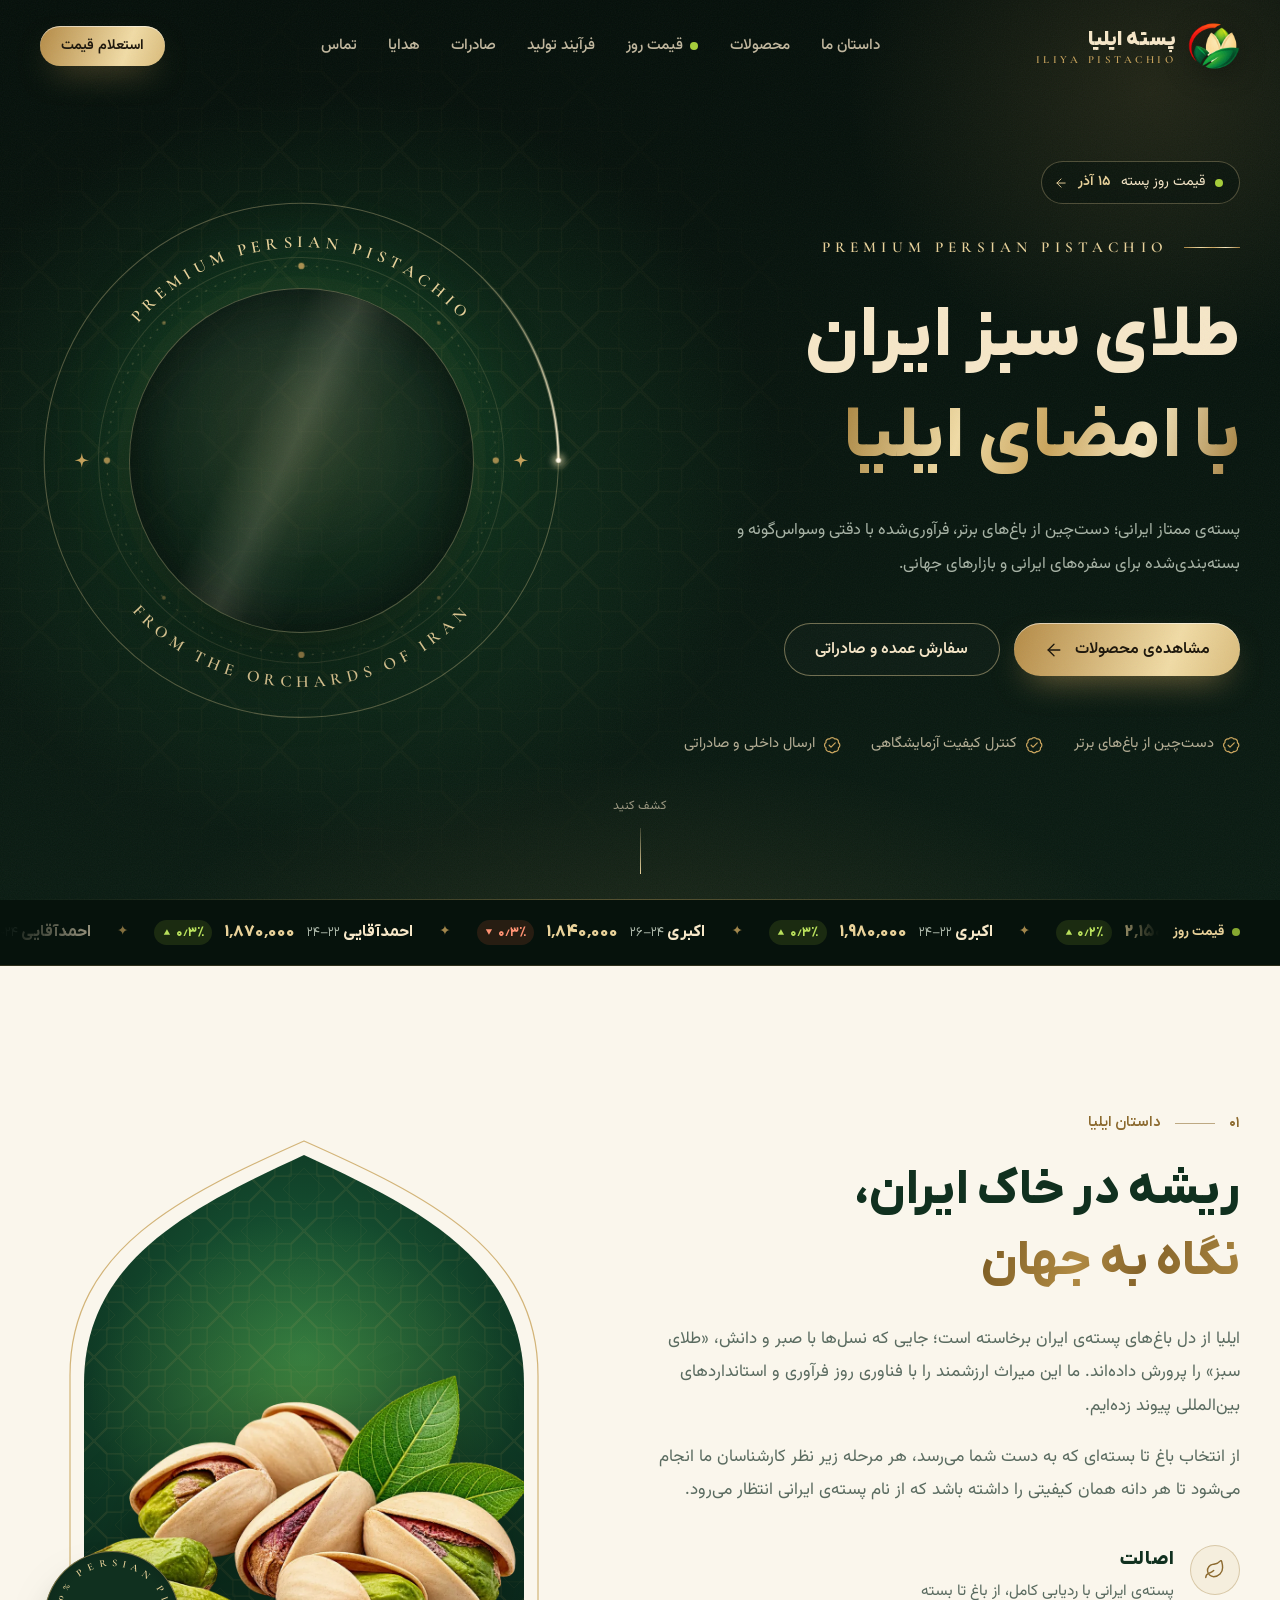
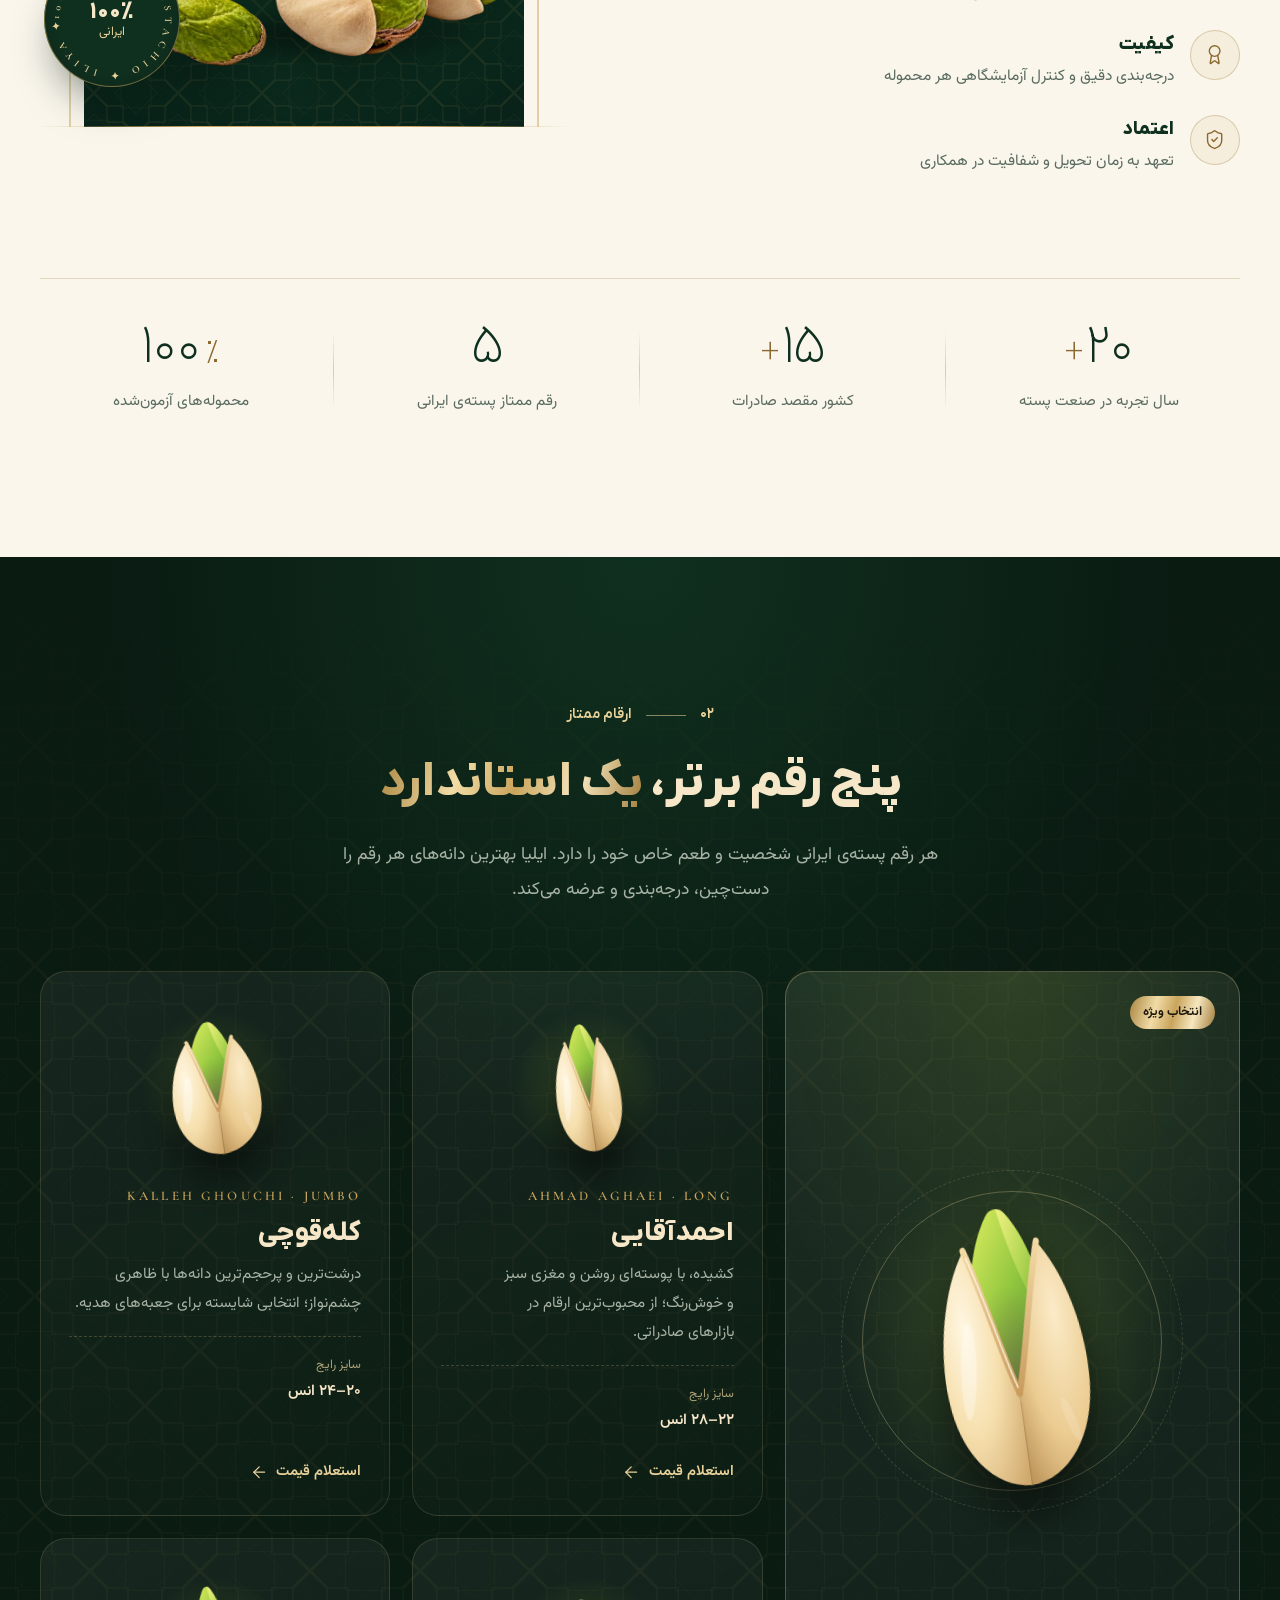
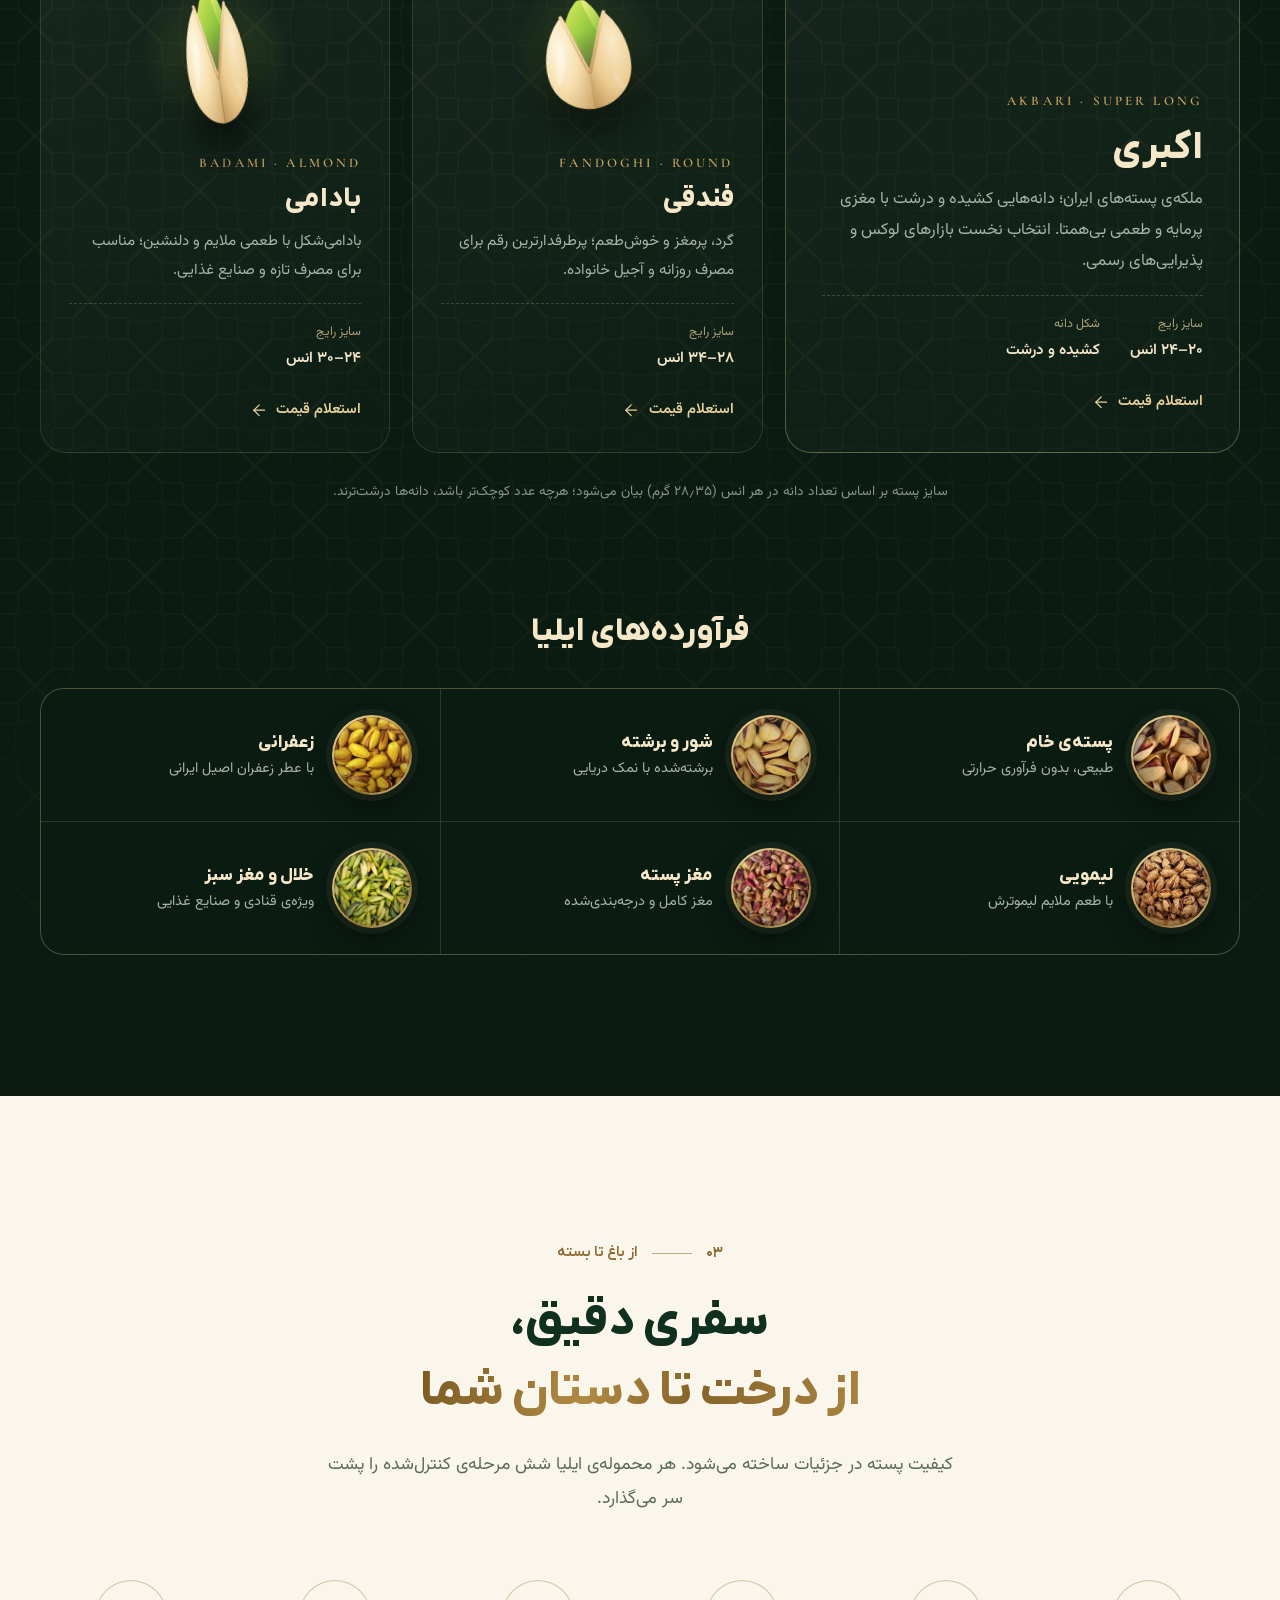
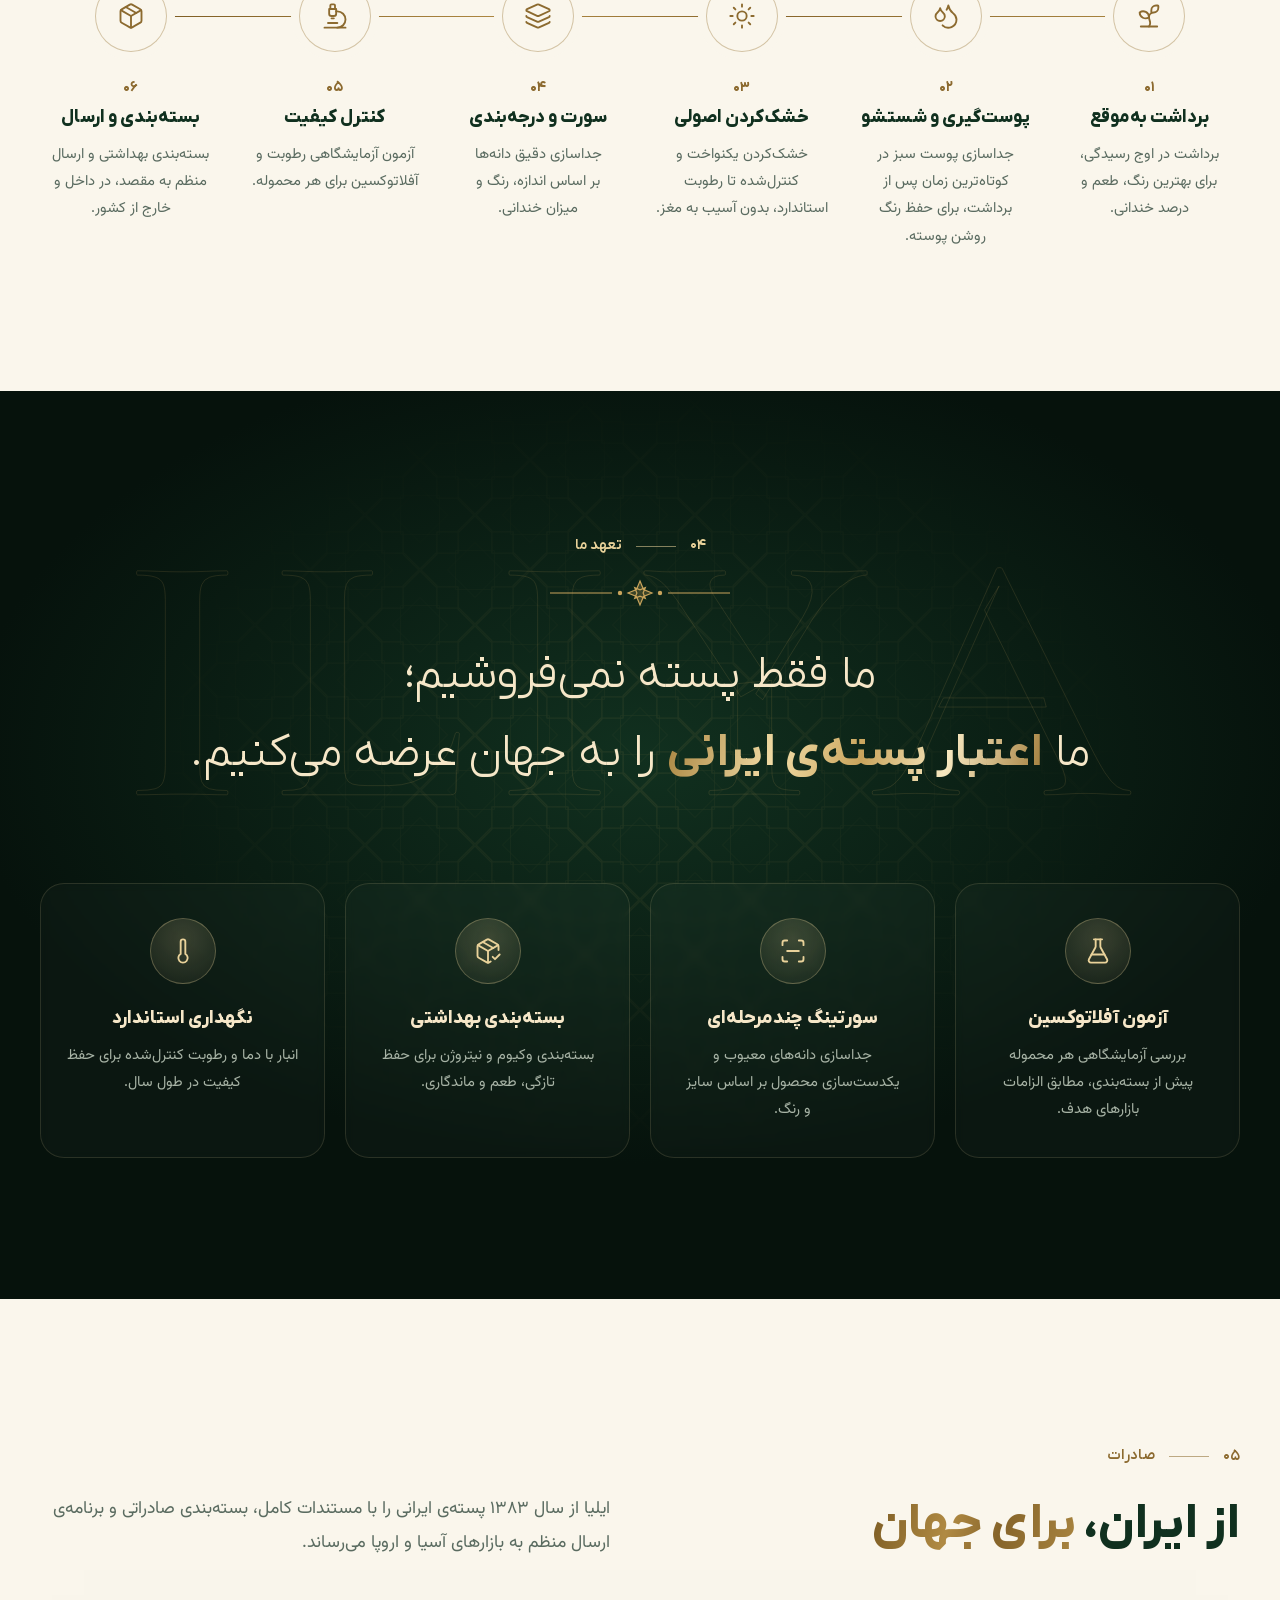
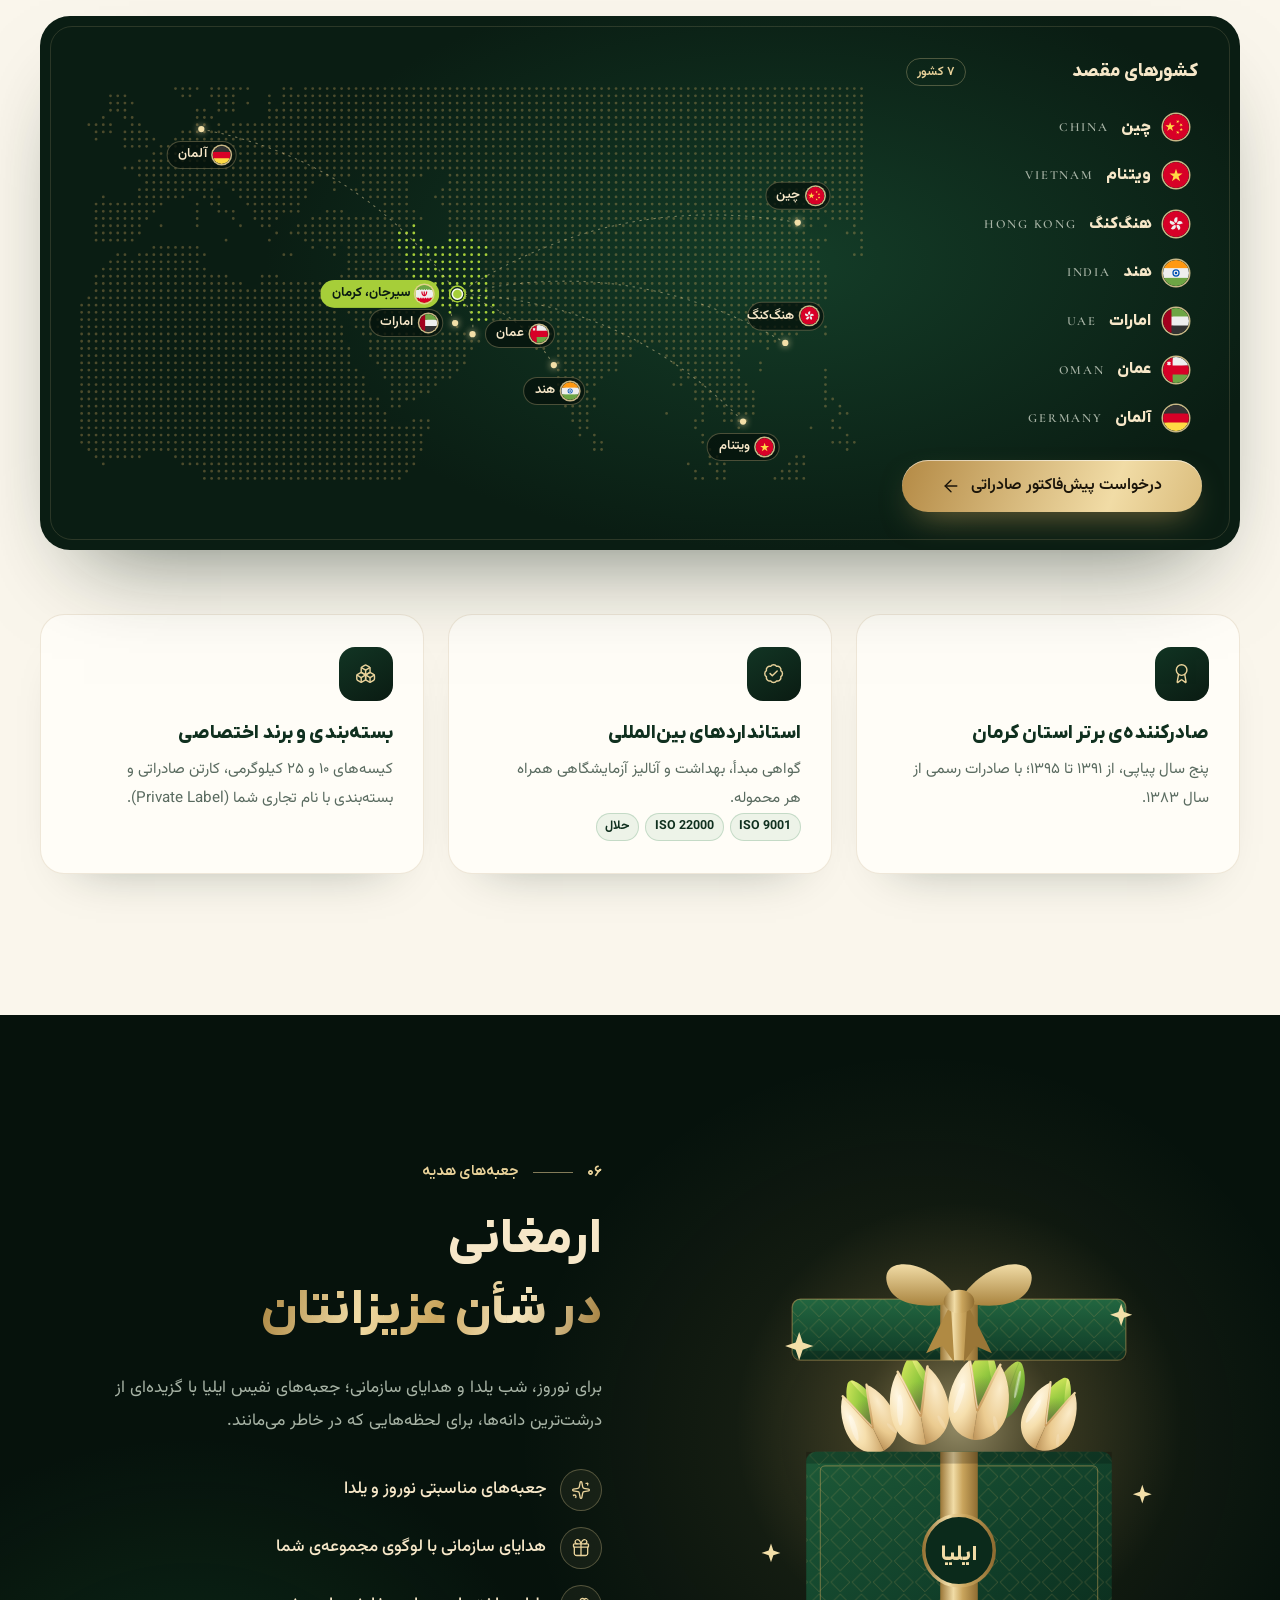
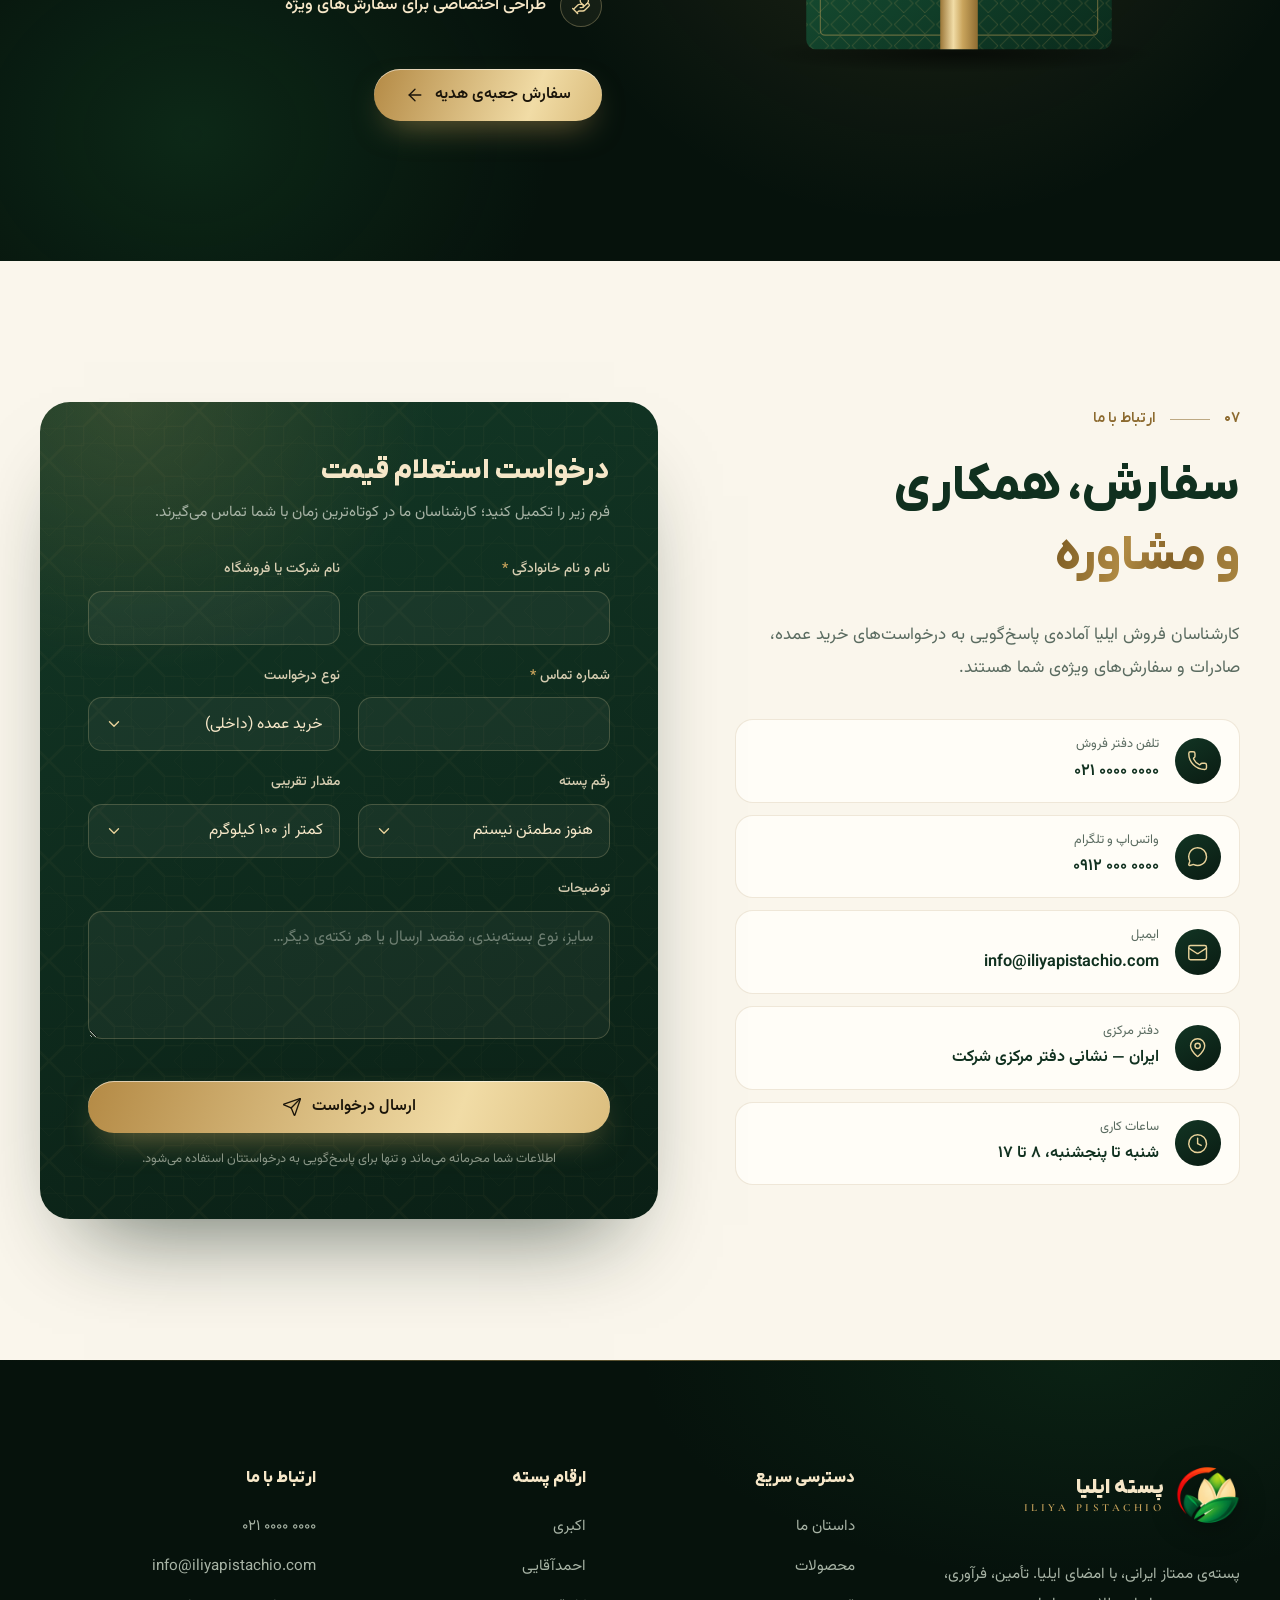
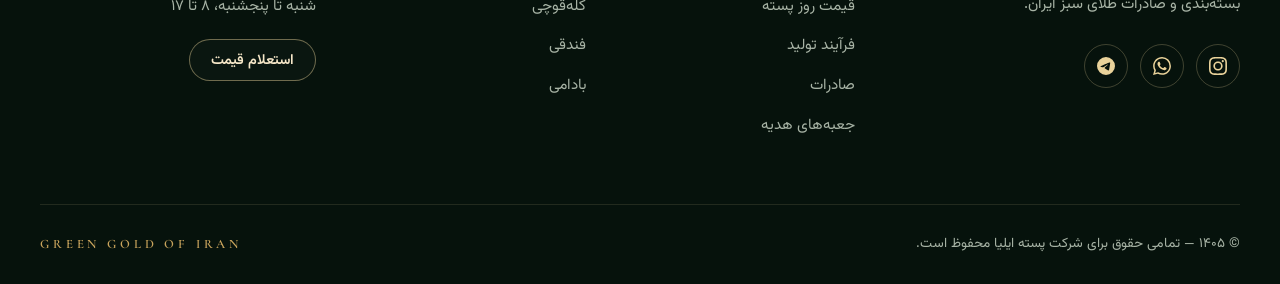
==== commit fe315c5a: "Preview the combined export design inside the real home page export-preview.html is the home page wi" ====
--- a/export-preview.html
+++ b/export-preview.html
@@ -2,93 +2,116 @@
 <html lang="fa" dir="rtl">
 <head>
   <meta charset="utf-8">
-  <meta name="viewport" content="width=device-width, initial-scale=1">
+  <meta name="viewport" content="width=device-width, initial-scale=1, viewport-fit=cover">
+  <title>پیش‌نمایش بخش صادرات — پسته ایلیا</title>
+  <meta name="description" content="پسته ایلیا؛ تأمین، فرآوری، بسته‌بندی و صادرات پسته‌ی ممتاز ایرانی در ارقام اکبری، احمدآقایی، کله‌قوچی، فندقی و بادامی.">
+  <meta name="theme-color" content="#07150E">
+  <!-- نسخه‌ی نمایشی: تا رسمی‌شدن سایت در موتورهای جستجو نمایه نشود. هنگام انتشار رسمی حذف شود. -->
   <meta name="robots" content="noindex, nofollow">
-  <title>پیش‌نمایش بخش صادرات — پسته ایلیا</title>
+  <meta property="og:type" content="website">
+  <meta property="og:locale" content="fa_IR">
+  <meta property="og:site_name" content="پسته ایلیا">
+  <meta property="og:title" content="پسته ایلیا | پسته‌ی ممتاز ایرانی">
+  <meta property="og:description" content="طلای سبز ایران، با امضای ایلیا. پسته‌ی دست‌چین، درجه‌بندی‌شده و آماده‌ی بازارهای داخلی و صادراتی.">
+  <!-- آدرس نسخه‌ی نمایشی روی GitHub Pages؛ پس از اتصال دامنه‌ی رسمی، این آدرس‌ها را عوض کنید -->
+  <meta property="og:url" content="https://boofkoor.github.io/iliya-demo/">
+  <meta property="og:image" content="https://boofkoor.github.io/iliya-demo/assets/img/og-image.jpg">
+  <meta name="twitter:card" content="summary_large_image">
+  <link rel="icon" href="favicon.ico" sizes="any">
   <link rel="icon" href="assets/img/favicon.png" type="image/png">
+  <link rel="apple-touch-icon" href="assets/img/apple-touch-icon.png">
+  <link rel="preload" href="assets/fonts/vazirmatn-variable.woff2" as="font" type="font/woff2" crossorigin>
+  <link rel="preload" href="assets/fonts/iranyekanx-variable-fanum.woff2" as="font" type="font/woff2" crossorigin>
   <link rel="stylesheet" href="assets/css/style.css">
   <style>
-    body { background: var(--c-ivory); }
-    .xp-bar { position: sticky; top: 0; z-index: 50; display: flex; flex-wrap: wrap; align-items: center; justify-content: center; gap: 8px 18px; padding: 12px 16px; background: rgba(6, 18, 12, .92); color: var(--c-cream); -webkit-backdrop-filter: blur(10px); backdrop-filter: blur(10px); }
-    .xp-bar strong { font-family: var(--font-display); font-weight: 800; }
-    .xp-bar nav { display: flex; flex-wrap: wrap; justify-content: center; gap: 8px; }
-    .xp-bar a { padding: 6px 14px; border-radius: 999px; border: 1px solid rgba(233, 210, 154, .35); color: var(--c-gold-light); font-size: .88rem; font-weight: 600; text-decoration: none; }
-    .xp-bar a:hover { background: rgba(233, 210, 154, .1); }
-    @media (max-width: 720px) { .xp-bar { padding: 8px 10px; } .xp-bar strong { display: none; } .xp-bar a { padding: 5px 11px; font-size: .8rem; } }
-    .xp { scroll-margin-top: 60px; }
-    .xp + .xp { border-top: 1px solid rgba(154, 118, 55, .25); }
-    .xp-tag { display: inline-flex; align-items: center; gap: 10px; margin: 0 0 36px; padding: 6px 16px 6px 6px; border-radius: 999px; background: #0A1B12; color: var(--c-gold-light); font-family: var(--font-display); font-weight: 800; }
-    .xp-tag b { display: grid; place-items: center; width: 28px; height: 28px; border-radius: 50%; background: var(--grad-gold); color: #0A1B12; }
-    .map { aspect-ratio: 1000 / 506; }
-/* ---------- shared ---------- */
-.flag { display: inline-block; flex: none; width: 1.35em; height: 1.35em; border-radius: 50%; box-shadow: 0 0 0 1.5px rgba(233, 210, 154, .85); }
-.map-label { display: inline-flex; align-items: center; gap: 6px; padding-inline: .45em .8em; }
+/* ---------- Export: map + destination list ---------- */
+.export-card {
+  position: relative;
+  isolation: isolate;
+  display: grid;
+  grid-template-columns: minmax(250px, 300px) minmax(0, 1fr);
+  grid-template-areas: "panel map";
+  align-items: center;
+  gap: clamp(20px, 3vw, 44px);
+  padding: clamp(14px, 3vw, 40px);
+  border-radius: 30px;
+  background: radial-gradient(60% 75% at 62% 46%, #143D28, #0A1D13 72%);
+  box-shadow: 0 44px 90px -44px rgba(10, 30, 20, .6);
+}
+.export-card::before {
+  content: "";
+  position: absolute;
+  inset: 10px;
+  z-index: -1;
+  border-radius: 22px;
+  border: 1px solid rgba(233, 210, 154, .15);
+  pointer-events: none;
+}
+.export-card .map { grid-area: map; aspect-ratio: 1000 / 506; }
+.export-panel { grid-area: panel; display: flex; flex-direction: column; gap: 14px; min-width: 0; }
+.export-panel-title { display: flex; align-items: center; justify-content: space-between; gap: 12px; margin: 0 4px; font-family: var(--font-display); font-size: 1.12rem; font-weight: 800; color: var(--c-cream); }
+.export-panel-title span { padding: .1em .8em; border-radius: 999px; font-family: var(--font-body); font-size: .78rem; font-weight: 600; color: var(--c-gold-light); border: 1px solid rgba(233, 210, 154, .3); }
+.country-list { display: grid; gap: 2px; margin: 0; padding: 0; list-style: none; }
+.country-list button {
+  display: flex;
+  align-items: center;
+  gap: 12px;
+  width: 100%;
+  padding: 7px 12px;
+  border: 1px solid transparent;
+  border-radius: 12px;
+  background: none;
+  color: var(--c-cream);
+  font: inherit;
+  text-align: start;
+  cursor: pointer;
+  transition: background-color .3s, border-color .3s;
+}
+.country-list button:hover,
+.country-list button:focus-visible,
+.country-list button.is-active { outline: none; background: rgba(233, 210, 154, .08); border-color: rgba(233, 210, 154, .3); }
+.country-list b { font-family: var(--font-display); font-size: .98rem; font-weight: 800; }
+.country-list small { margin-inline-start: auto; font-family: var(--font-latin); font-size: .78rem; font-weight: 600; letter-spacing: .14em; text-transform: uppercase; color: var(--c-muted-light); }
+.export-panel .btn { margin-top: 4px; }
+.flag { flex: none; width: 26px; height: 26px; border-radius: 50%; box-shadow: 0 0 0 1.5px rgba(233, 210, 154, .85); }
+
+/* labels on the map: a flag and the country name; a small flag marker on phones */
+.map-label { display: inline-flex; align-items: center; gap: 6px; padding-inline: .4em .8em; transition: background-color .3s, color .3s, opacity .3s; }
 .map-label .flag { width: 18px; height: 18px; }
 .map-label--left { transform: translate(calc(-100% - 12px), -50%); }
 .map-label--right { transform: translate(12px, -50%); }
-.map-legend li { display: inline-flex; align-items: center; gap: 6px; padding-inline: .4em .9em; }
-.map-legend .flag { width: 18px; height: 18px; }
-.map-note { position: relative; display: flex; flex-wrap: wrap; justify-content: space-between; gap: 6px 20px; margin: 14px 4px 0; padding-top: 14px; border-top: 1px solid rgba(233, 210, 154, .14); font-size: .88rem; color: var(--c-muted-light); }
-.map-note b { font-family: var(--font-display); font-weight: 800; color: var(--c-gold-light); }
-.export-more { display: flex; justify-content: center; margin-top: clamp(28px, 4vw, 40px); }
+.map-label.is-active { z-index: 3; color: #0A1B12; background: var(--c-gold-light); border-color: transparent; }
+.map-flag { display: none; position: absolute; left: calc(var(--x) + var(--nx, 0px)); top: calc(var(--y) + var(--ny, 0px)); z-index: 2; width: 20px; height: 20px; translate: -50% -50%; border-radius: 50%; box-shadow: 0 0 0 1.5px rgba(246, 227, 176, .9), 0 4px 10px rgba(0, 0, 0, .45); transition: scale .35s var(--ease), opacity .3s; }
+.map-flag img { display: block; width: 100%; height: 100%; border-radius: 50%; }
+.map-flag.is-active { scale: 1.35; }
+.routes path, .comets path { transition: opacity .3s, stroke .3s; }
+.routes path.is-active { stroke: #F3DFA8; stroke-width: 1.8; stroke-dasharray: none; }
+.map.has-active .routes path:not(.is-active),
+.map.has-active .comets path:not(.is-active) { opacity: .15; }
+.map.has-active .map-label[data-c]:not(.is-active),
+.map.has-active .map-flag:not(.is-active) { opacity: .45; }
+
 .ep-badges { display: flex; flex-wrap: wrap; gap: 6px; margin-top: 12px; }
 .ep-badges span { padding: .1em .7em; border-radius: 999px; font-size: .78rem; font-weight: 700; color: var(--c-forest); background: rgba(30, 122, 62, .08); border: 1px solid rgba(30, 122, 62, .2); }
 
-/* flags placed on the map as markers */
-.map-flag { position: absolute; left: calc(var(--x) + var(--nx, 0px)); top: calc(var(--y) + var(--ny, 0px)); z-index: 2; width: 26px; height: 26px; translate: -50% -50%; border-radius: 50%; box-shadow: 0 0 0 2px rgba(246, 227, 176, .9), 0 6px 14px rgba(0, 0, 0, .45); transition: scale .35s var(--ease), box-shadow .35s; }
-.map-flag img { display: block; width: 100%; height: 100%; border-radius: 50%; }
-.map-flag > span { display: none; }
-.map.has-active .map-flag:not(.is-active) { opacity: .45; }
-.map-flag.is-active { scale: 1.3; box-shadow: 0 0 0 2.5px #F6E3B0, 0 0 0 7px rgba(233, 210, 154, .2), 0 8px 18px rgba(0, 0, 0, .5); }
-.map.has-active .routes path:not(.is-active), .map.has-active .comets path:not(.is-active) { opacity: .18; }
-.map .routes path.is-active { stroke: #F3DFA8; stroke-dasharray: none; stroke-width: 1.8; }
-
-/* ---------- 2 · map + country list ---------- */
-.map-split { display: grid; grid-template-columns: minmax(0, 1fr) minmax(0, 2.6fr); grid-template-areas: "list map"; gap: clamp(18px, 2.6vw, 36px); align-items: center; }
-.map-split .map { grid-area: map; }
-.country-list { grid-area: list; position: relative; margin: 0; padding: 0; list-style: none; display: grid; gap: 4px; }
-.country-list .cl-title { margin: 0 0 10px; font-family: var(--font-display); font-weight: 800; font-size: 1.05rem; color: var(--c-cream); }
-.country-list button { display: flex; align-items: center; gap: 12px; width: 100%; padding: 8px 12px; border: 1px solid transparent; border-radius: 14px; background: none; color: var(--c-cream); font: inherit; text-align: start; cursor: pointer; transition: background-color .3s, border-color .3s; }
-.country-list button:hover, .country-list button:focus-visible, .country-list button.is-active { background: rgba(233, 210, 154, .08); border-color: rgba(233, 210, 154, .3); outline: none; }
-.country-list .flag { width: 28px; height: 28px; }
-.country-list b { font-family: var(--font-display); font-weight: 800; }
-.country-list small { margin-inline-start: auto; font-family: var(--font-latin); font-size: .78rem; font-weight: 600; letter-spacing: .14em; text-transform: uppercase; color: var(--c-muted-light); }
-
-/* ---------- 3 · light map with facts ---------- */
-.map-plain { margin-top: clamp(36px, 5vw, 56px); }
-.map-plain .map-flag { box-shadow: 0 0 0 2px #fff, 0 6px 14px rgba(16, 38, 26, .25); }
-.map-plain .map-flag > span { display: block; position: absolute; top: calc(100% + 6px); left: 50%; translate: -50% 0; font-size: .78rem; font-weight: 700; white-space: nowrap; color: var(--c-text-dark); }
-.map-plain .routes path { stroke: rgba(140, 106, 47, .55); }
-.map-plain .comets path { stroke: #C9A45C; stroke-width: 2.2; filter: none; }
-.map-plain .origin-dot { fill: #1E7A3E; stroke: #fff; }
-.map-plain .origin-pulse { stroke: #1E7A3E; }
-.map-plain .map-label--origin { color: #fff; background: #1E7A3E; }
-.facts { display: grid; grid-template-columns: repeat(3, minmax(0, 1fr)); margin: clamp(30px, 4vw, 48px) 0 0; padding: 0; list-style: none; border-block: 1px solid rgba(154, 118, 55, .25); }
-.facts li { padding: 26px clamp(16px, 2vw, 28px); text-align: center; }
-.facts li + li { border-inline-start: 1px solid rgba(154, 118, 55, .25); }
-.facts b { display: block; font-family: var(--font-display); font-size: clamp(1.9rem, 3.4vw, 2.6rem); font-weight: 900; line-height: 1.3; background: var(--grad-gold-deep); -webkit-background-clip: text; background-clip: text; color: transparent; }
-.facts span { display: block; margin-top: 4px; font-size: .92rem; color: var(--c-muted-dark); }
-.certs { display: flex; flex-wrap: wrap; align-items: center; justify-content: center; gap: 10px 14px; margin-top: 24px; font-size: .9rem; color: var(--c-muted-dark); }
-.certs b[lang] { font-family: var(--font-body); }
-.certs b { padding: .25em 1em; border-radius: 999px; font-family: var(--font-display); font-weight: 800; color: var(--c-forest); background: var(--c-paper); border: 1px solid rgba(154, 118, 55, .3); }
-
-@media (max-width: 900px) {
-  .map-split { grid-template-columns: minmax(0, 1fr); grid-template-areas: "map" "list"; }
-  .country-list { grid-template-columns: repeat(2, minmax(0, 1fr)); }
-  .country-list .cl-title { grid-column: 1 / -1; margin-top: 6px; }
+@media (max-width: 1024px) {
+  .export-card { grid-template-columns: minmax(0, 1fr); grid-template-areas: "map" "panel"; }
+  .country-list { grid-template-columns: repeat(auto-fill, minmax(200px, 1fr)); }
   .country-list small { display: none; }
+  .export-panel .btn { align-self: center; }
 }
 @media (max-width: 720px) {
-  .map-label .flag { width: 15px; height: 15px; }
-  .map-flag { width: 18px; height: 18px; box-shadow: 0 0 0 1.5px rgba(246, 227, 176, .9), 0 4px 10px rgba(0, 0, 0, .45); }
-  .map-plain .map-flag > span { display: none; }
-  .map-plain .map-legend { display: flex; }
-  .map-plain .map-legend li { color: var(--c-text-dark); border-color: rgba(154, 118, 55, .3); background: var(--c-paper); }
-  .facts { grid-template-columns: minmax(0, 1fr); }
-  .facts li + li { border-inline-start: 0; border-top: 1px solid rgba(154, 118, 55, .25); }
-  .facts li { padding: 18px 10px; }
-}
-@media (max-width: 720px) {
+  .export-card { gap: 16px; padding: 12px 10px 18px; border-radius: 22px; }
+  .export-card::before { inset: 6px; border-radius: 17px; }
+  .export-panel { padding: 0 6px; }
+  .country-list { grid-template-columns: repeat(2, minmax(0, 1fr)); gap: 4px; }
+  .country-list button { padding: 7px 10px; }
+  .country-list .flag { width: 22px; height: 22px; }
+  .export-panel .btn { align-self: stretch; }
+  .map-label:not(.map-label--origin) { display: none; }
+  .map-label--origin { font-size: .72rem; transform: translate(calc(-100% - 10px), -50%); }
+  .map-label--origin .flag { width: 14px; height: 14px; }
+  .map-flag { display: block; }
   .export-points { gap: 12px; }
   .export-points li { display: grid; grid-template-columns: 48px minmax(0, 1fr); column-gap: 16px; padding: 18px; }
   .export-points .ep-icon { grid-row: span 3; width: 48px; height: 48px; margin: 0; border-radius: 14px; }
@@ -97,8 +120,12 @@
 }
 
   </style>
+  <script src="assets/js/prices-data.js" defer></script>
+  <script src="assets/js/prices.js" defer></script>
+  <script src="assets/js/main.js" defer></script>
 </head>
 <body>
+  <!-- Icons: Lucide (ISC License, lucide.dev) & Simple Icons (CC0) -->
   <svg class="sprite" xmlns="http://www.w3.org/2000/svg" aria-hidden="true" focusable="false">
   <symbol id="i-sprout" viewBox="0 0 24 24" fill="none" stroke="currentColor" stroke-linecap="round" stroke-linejoin="round"><path d="M14 9.536V7a4 4 0 0 1 4-4h1.5a.5.5 0 0 1 .5.5V5a4 4 0 0 1-4 4 4 4 0 0 0-4 4c0 2 1 3 1 5a5 5 0 0 1-1 3"/><path d="M4 9a5 5 0 0 1 8 4 5 5 0 0 1-8-4"/><path d="M5 21h14"/></symbol>
   <symbol id="i-droplets" viewBox="0 0 24 24" fill="none" stroke="currentColor" stroke-linecap="round" stroke-linejoin="round"><path d="M7 16.3c2.2 0 4-1.83 4-4.05 0-1.16-.57-2.26-1.71-3.19S7.29 6.75 7 5.3c-.29 1.45-1.14 2.84-2.29 3.76S3 11.1 3 12.25c0 2.22 1.8 4.05 4 4.05z"/><path d="M12.56 6.6A10.97 10.97 0 0 0 14 3.02c.5 2.5 2 4.9 4 6.5s3 3.5 3 5.5a6.98 6.98 0 0 1-11.91 4.97"/></symbol>
@@ -148,203 +175,753 @@
   <symbol id="i-whatsapp" viewBox="0 0 24 24" fill="currentColor"><path d="M17.472 14.382c-.297-.149-1.758-.867-2.03-.967-.273-.099-.471-.148-.67.15-.197.297-.767.966-.94 1.164-.173.199-.347.223-.644.075-.297-.15-1.255-.463-2.39-1.475-.883-.788-1.48-1.761-1.653-2.059-.173-.297-.018-.458.13-.606.134-.133.298-.347.446-.52.149-.174.198-.298.298-.497.099-.198.05-.371-.025-.52-.075-.149-.669-1.612-.916-2.207-.242-.579-.487-.5-.669-.51-.173-.008-.371-.01-.57-.01-.198 0-.52.074-.792.372-.272.297-1.04 1.016-1.04 2.479 0 1.462 1.065 2.875 1.213 3.074.149.198 2.096 3.2 5.077 4.487.709.306 1.262.489 1.694.625.712.227 1.36.195 1.871.118.571-.085 1.758-.719 2.006-1.413.248-.694.248-1.289.173-1.413-.074-.124-.272-.198-.57-.347m-5.421 7.403h-.004a9.87 9.87 0 01-5.031-1.378l-.361-.214-3.741.982.998-3.648-.235-.374a9.86 9.86 0 01-1.51-5.26c.001-5.45 4.436-9.884 9.888-9.884 2.64 0 5.122 1.03 6.988 2.898a9.825 9.825 0 012.893 6.994c-.003 5.45-4.437 9.884-9.885 9.884m8.413-18.297A11.815 11.815 0 0012.05 0C5.495 0 .16 5.335.157 11.892c0 2.096.547 4.142 1.588 5.945L.057 24l6.305-1.654a11.882 11.882 0 005.683 1.448h.005c6.554 0 11.89-5.335 11.893-11.893a11.821 11.821 0 00-3.48-8.413Z"/></symbol>
   <symbol id="i-telegram" viewBox="0 0 24 24" fill="currentColor"><path d="M11.944 0A12 12 0 0 0 0 12a12 12 0 0 0 12 12 12 12 0 0 0 12-12A12 12 0 0 0 12 0a12 12 0 0 0-.056 0zm4.962 7.224c.1-.002.321.023.465.14a.506.506 0 0 1 .171.325c.016.093.036.306.02.472-.18 1.898-.962 6.502-1.36 8.627-.168.9-.499 1.201-.82 1.23-.696.065-1.225-.46-1.9-.902-1.056-.693-1.653-1.124-2.678-1.8-1.185-.78-.417-1.21.258-1.91.177-.184 3.247-2.977 3.307-3.23.007-.032.014-.15-.056-.212s-.174-.041-.249-.024c-.106.024-1.793 1.14-5.061 3.345-.48.33-.913.49-1.302.48-.428-.008-1.252-.241-1.865-.44-.752-.245-1.349-.374-1.297-.789.027-.216.325-.437.893-.663 3.498-1.524 5.83-2.529 6.998-3.014 3.332-1.386 4.025-1.627 4.476-1.635z"/></symbol>
   </svg>
-  <header class="xp-bar"><strong>سه پیشنهاد ساده برای بخش صادرات</strong>
-    <nav aria-label="پیشنهادها"><a href="#o1">۱ · نقشه‌ی فعلی، دقیق‌تر و با پرچم</a><a href="#o2">۲ · نقشه و فهرست کشورها</a><a href="#o3">۳ · نقشه‌ی روشن با آمار</a></nav>
+  <a class="skip-link" href="#main">پرش به محتوای اصلی</a>
+
+  <!-- ============ Header ============ -->
+  <header class="site-header" data-header>
+    <div class="scroll-progress" data-progress></div>
+    <div class="container header-inner">
+      <a class="brand" href="#home" aria-label="پسته ایلیا — صفحه‌ی اصلی">
+        <img class="brand-logo" src="assets/img/logo.webp" alt="" width="600" height="600">
+        <span class="brand-text">
+          <strong>پسته ایلیا</strong>
+          <small lang="en" dir="ltr">ILIYA PISTACHIO</small>
+        </span>
+      </a>
+      <nav class="nav" aria-label="منوی اصلی">
+        <a href="#about">داستان ما</a>
+        <a href="#products">محصولات</a>
+        <a href="prices.html" class="nav-live"><i class="live-dot" aria-hidden="true"></i>قیمت روز</a>
+        <a href="#process">فرآیند تولید</a>
+        <a href="#export">صادرات</a>
+        <a href="#gift">هدایا</a>
+        <a href="#contact">تماس</a>
+      </nav>
+      <a class="btn btn-gold btn-sm header-cta" href="#contact">استعلام قیمت</a>
+      <button class="menu-toggle" type="button" aria-label="منو" aria-expanded="false" aria-controls="mobile-menu" data-menu-toggle>
+        <span></span><span></span>
+      </button>
+    </div>
   </header>
-  <main>
-    <section class="section section--light export xp" id="o1">
+
+  <div class="mobile-menu" id="mobile-menu" data-menu inert>
+    <nav class="mobile-nav" aria-label="منوی موبایل">
+      <a href="#about" style="--i:0">داستان ما</a>
+      <a href="#products" style="--i:1">محصولات</a>
+      <a href="prices.html" style="--i:2">قیمت روز</a>
+      <a href="#process" style="--i:3">فرآیند تولید</a>
+      <a href="#export" style="--i:4">صادرات</a>
+      <a href="#gift" style="--i:5">هدایا</a>
+      <a href="#contact" style="--i:6">تماس با ما</a>
+    </nav>
+    <a class="btn btn-gold" href="#contact">استعلام قیمت</a>
+    <p class="mobile-menu-note" lang="en" dir="ltr">ILIYA · PREMIUM PERSIAN PISTACHIO</p>
+  </div>
+
+  <main id="main">
+
+    <!-- ============ Hero ============ -->
+    <section class="hero" id="home">
+      <div class="hero-bg" aria-hidden="true"></div>
+      <div class="container hero-grid">
+        <div class="hero-copy">
+          <a class="price-pill" href="prices.html">
+            <i class="live-dot" aria-hidden="true"></i>
+            <span>قیمت روز پسته</span>
+            <b data-price-pill-date>به‌روز شد</b>
+            <svg class="icon" aria-hidden="true"><use href="#i-arrow-left"/></svg>
+          </a>
+          <p class="eyebrow"><span class="eyebrow-line"></span><span lang="en" dir="ltr">Premium Persian Pistachio</span></p>
+          <h1 class="hero-title">
+            <span class="line"><span>طلای سبز ایران</span></span>
+            <span class="line"><span class="gold-text">با امضای ایلیا</span></span>
+          </h1>
+          <p class="hero-lead">پسته‌ی ممتاز ایرانی؛ دست‌چین از باغ‌های برتر، فرآوری‌شده با دقتی وسواس‌گونه و بسته‌بندی‌شده برای سفره‌های ایرانی و بازارهای جهانی.</p>
+          <div class="hero-actions">
+            <a class="btn btn-gold" href="#products">
+              مشاهده‌ی محصولات
+              <svg class="icon" aria-hidden="true"><use href="#i-arrow-left"/></svg>
+            </a>
+            <a class="btn btn-ghost" href="#contact" data-request="export">سفارش عمده و صادراتی</a>
+          </div>
+          <ul class="hero-badges">
+            <li><svg class="icon" aria-hidden="true"><use href="#i-badge-check"/></svg>دست‌چین از باغ‌های برتر</li>
+            <li><svg class="icon" aria-hidden="true"><use href="#i-badge-check"/></svg>کنترل کیفیت آزمایشگاهی</li>
+            <li><svg class="icon" aria-hidden="true"><use href="#i-badge-check"/></svg>ارسال داخلی و صادراتی</li>
+          </ul>
+        </div>
+
+        <div class="hero-visual" aria-hidden="true">
+          <div class="medallion">
+            <div class="medallion-glow"></div>
+            <svg class="medallion-ring" viewBox="0 0 500 500">
+              <defs>
+                <path id="ring-arc-top" d="M46 250A204 204 0 0 1 454 250"/>
+                <path id="ring-arc-bottom" d="M33 250A217 217 0 0 0 467 250"/>
+                <linearGradient id="ring-comet-fade" gradientUnits="userSpaceOnUse" x1="414.61" y1="67.19" x2="496" y2="250"><stop offset="0" stop-color="#F6E3B0" stop-opacity="0"/><stop offset="1" stop-color="#FFF4D6"/></linearGradient>
+                <filter id="ring-comet-glow" x="-200%" y="-200%" width="500%" height="500%"><feGaussianBlur stdDeviation="3"/></filter>
+              </defs>
+              <circle class="ring-line ring-draw" cx="250" cy="250" r="246" pathLength="1"/>
+              <circle class="ring-line ring-line--fine ring-draw" cx="250" cy="250" r="194" pathLength="1"/>
+              <g class="ring-comet">
+                <path d="M414.61 67.19A246 246 0 0 1 496 250" fill="none" stroke="url(#ring-comet-fade)" stroke-width="2.2" stroke-linecap="round"/>
+                <circle cx="496" cy="250" r="6" fill="#F6E3B0" opacity=".55" filter="url(#ring-comet-glow)"/>
+                <circle cx="496" cy="250" r="2.4" fill="#FFF8E6"/>
+              </g>
+              <g class="ring-deco">
+                <circle class="ring-line ring-line--dashed" cx="250" cy="250" r="186"/>
+                <circle class="ring-bead" cx="436" cy="250" r="3"/>
+                <circle class="ring-bead" cx="250" cy="436" r="3"/>
+                <circle class="ring-bead" cx="64" cy="250" r="3"/>
+                <circle class="ring-bead" cx="250" cy="64" r="3"/>
+                <circle class="ring-bead ring-bead--sm" cx="381.52" cy="381.52" r="1.8"/>
+                <circle class="ring-bead ring-bead--sm" cx="118.48" cy="381.52" r="1.8"/>
+                <circle class="ring-bead ring-bead--sm" cx="118.48" cy="118.48" r="1.8"/>
+                <circle class="ring-bead ring-bead--sm" cx="381.52" cy="118.48" r="1.8"/>
+              </g>
+              <g class="ring-words">
+                <text class="ring-text"><textPath href="#ring-arc-top" startOffset="50%" text-anchor="middle">PREMIUM PERSIAN PISTACHIO</textPath></text>
+                <text class="ring-text"><textPath href="#ring-arc-bottom" startOffset="50%" text-anchor="middle">FROM THE ORCHARDS OF IRAN</textPath></text>
+                <g class="ring-stars"><path d="M40 243C41.12 248.88 41.12 248.88 47 250C41.12 251.12 41.12 251.12 40 257C38.88 251.12 38.88 251.12 33 250C38.88 248.88 38.88 248.88 40 243Z"/><path d="M460 243C461.12 248.88 461.12 248.88 467 250C461.12 251.12 461.12 251.12 460 257C458.88 251.12 458.88 251.12 453 250C458.88 248.88 458.88 248.88 460 243Z"/></g>
+              </g>
+              <g class="ring-spark" style="--k:0"><path d="M461.19 77C462.47 83.72 462.47 83.72 469.19 85C462.47 86.28 462.47 86.28 461.19 93C459.91 86.28 459.91 86.28 453.19 85C459.91 83.72 459.91 83.72 461.19 77Z"/></g>
+              <g class="ring-spark" style="--k:1"><path d="M417.46 458.34C418.42 463.38 418.42 463.38 423.46 464.34C418.42 465.3 418.42 465.3 417.46 470.34C416.5 465.3 416.5 465.3 411.46 464.34C416.5 463.38 416.5 463.38 417.46 458.34Z"/></g>
+              <g class="ring-spark" style="--k:2"><path d="M83.77 455.76C84.89 461.64 84.89 461.64 90.77 462.76C84.89 463.88 84.89 463.88 83.77 469.76C82.65 463.88 82.65 463.88 76.77 462.76C82.65 461.64 82.65 461.64 83.77 455.76Z"/></g>
+              <g class="ring-spark" style="--k:3"><path d="M29.48 95.75C30.36 100.37 30.36 100.37 34.98 101.25C30.36 102.13 30.36 102.13 29.48 106.75C28.6 102.13 28.6 102.13 23.98 101.25C28.6 100.37 28.6 100.37 29.48 95.75Z"/></g>
+            </svg>
+            <div class="medallion-core">
+              <img class="medallion-logo" src="assets/img/logo.webp" alt="" width="600" height="600">
+              <i class="core-shine"></i>
+            </div>
+          </div>
+        </div>
+      </div>
+      <a class="scroll-cue" href="#about"><span>کشف کنید</span><i aria-hidden="true"></i></a>
+    </section>
+
+    <!-- ============ Price ticker (filled from the daily price data; variety names are the fallback) ============ -->
+    <div class="marquee marquee--ticker" data-price-ticker>
+      <a class="ticker-label" href="prices.html"><i class="live-dot" aria-hidden="true"></i>قیمت روز</a>
+      <div class="marquee-track" aria-hidden="true">
+        <div class="marquee-group">
+          <span class="mq-fa">اکبری</span><span class="mq-en">Akbari</span><i>✦</i>
+          <span class="mq-fa">احمدآقایی</span><span class="mq-en">Ahmad Aghaei</span><i>✦</i>
+          <span class="mq-fa">کله‌قوچی</span><span class="mq-en">Kalleh Ghouchi</span><i>✦</i>
+          <span class="mq-fa">فندقی</span><span class="mq-en">Fandoghi</span><i>✦</i>
+          <span class="mq-fa">بادامی</span><span class="mq-en">Badami</span><i>✦</i>
+        </div>
+        <div class="marquee-group">
+          <span class="mq-fa">اکبری</span><span class="mq-en">Akbari</span><i>✦</i>
+          <span class="mq-fa">احمدآقایی</span><span class="mq-en">Ahmad Aghaei</span><i>✦</i>
+          <span class="mq-fa">کله‌قوچی</span><span class="mq-en">Kalleh Ghouchi</span><i>✦</i>
+          <span class="mq-fa">فندقی</span><span class="mq-en">Fandoghi</span><i>✦</i>
+          <span class="mq-fa">بادامی</span><span class="mq-en">Badami</span><i>✦</i>
+        </div>
+      </div>
+    </div>
+
+    <!-- ============ About ============ -->
+    <section class="section section--light about" id="about">
+      <div class="container about-grid">
+        <div class="about-copy">
+          <header class="section-head" data-reveal>
+            <p class="kicker"><span class="kicker-num">۰۱</span><span class="kicker-line"></span>داستان ایلیا</p>
+            <h2 class="title">ریشه در خاک ایران،<br><em>نگاه به جهان</em></h2>
+          </header>
+          <p data-reveal style="--d:1">ایلیا از دل باغ‌های پسته‌ی ایران برخاسته است؛ جایی که نسل‌ها با صبر و دانش، «طلای سبز» را پرورش داده‌اند. ما این میراث ارزشمند را با فناوری روز فرآوری و استانداردهای بین‌المللی پیوند زده‌ایم.</p>
+          <p data-reveal style="--d:2">از انتخاب باغ تا بسته‌ای که به دست شما می‌رسد، هر مرحله زیر نظر کارشناسان ما انجام می‌شود تا هر دانه همان کیفیتی را داشته باشد که از نام پسته‌ی ایرانی انتظار می‌رود.</p>
+          <ul class="values">
+            <li data-reveal style="--d:3">
+              <span class="value-icon"><svg class="icon" aria-hidden="true"><use href="#i-leaf"/></svg></span>
+              <div><h3>اصالت</h3><p>پسته‌ی ایرانی با ردیابی کامل، از باغ تا بسته</p></div>
+            </li>
+            <li data-reveal style="--d:4">
+              <span class="value-icon"><svg class="icon" aria-hidden="true"><use href="#i-award"/></svg></span>
+              <div><h3>کیفیت</h3><p>درجه‌بندی دقیق و کنترل آزمایشگاهی هر محموله</p></div>
+            </li>
+            <li data-reveal style="--d:5">
+              <span class="value-icon"><svg class="icon" aria-hidden="true"><use href="#i-shield-check"/></svg></span>
+              <div><h3>اعتماد</h3><p>تعهد به زمان تحویل و شفافیت در همکاری</p></div>
+            </li>
+          </ul>
+        </div>
+
+        <div class="about-visual" data-reveal style="--d:2" aria-hidden="true">
+          <div class="arch">
+            <svg class="arch-frame arch-frame--outer" viewBox="0 0 100 130" preserveAspectRatio="none"><path d="M0 130V52C0 24 24 12 50 0C76 12 100 24 100 52V130"/></svg>
+            <div class="arch-inner">
+              <img class="about-photo" src="assets/img/about-pistachios.webp" alt="" width="1000" height="646" loading="lazy" decoding="async">
+            </div>
+          </div>
+          <div class="seal">
+            <svg viewBox="0 0 200 200">
+              <defs><path id="seal-path" d="M100 100m-78 0a78 78 0 1 1 156 0a78 78 0 1 1-156 0"/></defs>
+              <text><textPath href="#seal-path" textLength="485" lengthAdjust="spacing">100% PERSIAN PISTACHIO ✦ ILIYA ✦</textPath></text>
+            </svg>
+            <span class="seal-center"><b>۱۰۰٪</b><small>ایرانی</small></span>
+          </div>
+        </div>
+      </div>
+
+      <!-- اعداد زیر نمونه هستند؛ با آمار واقعی شرکت جایگزین شوند -->
       <div class="container">
-        <p class="xp-tag"><b>۱</b>پیشنهاد ۱: نقشه‌ی فعلی، دقیق‌تر و با پرچم</p>
+        <ul class="stats">
+          <li data-reveal><span class="stat-num" dir="ltr"><span class="stat-plus">+</span><span data-count="20">۲۰</span></span><span class="stat-label">سال تجربه در صنعت پسته</span></li>
+          <li data-reveal style="--d:1"><span class="stat-num" dir="ltr"><span class="stat-plus">+</span><span data-count="15">۱۵</span></span><span class="stat-label">کشور مقصد صادرات</span></li>
+          <li data-reveal style="--d:2"><span class="stat-num" dir="ltr"><span data-count="5">۵</span></span><span class="stat-label">رقم ممتاز پسته‌ی ایرانی</span></li>
+          <li data-reveal style="--d:3"><span class="stat-num" dir="ltr"><span data-count="100">۱۰۰</span><span class="stat-plus">٪</span></span><span class="stat-label">محموله‌های آزمون‌شده</span></li>
+        </ul>
+      </div>
+    </section>
+
+    <!-- ============ Varieties ============ -->
+    <section class="section section--dark varieties" id="products">
+      <div class="section-bg-pattern" aria-hidden="true"></div>
+      <div class="container">
+        <header class="section-head section-head--center" data-reveal>
+          <p class="kicker"><span class="kicker-num">۰۲</span><span class="kicker-line"></span>ارقام ممتاز</p>
+          <h2 class="title">پنج رقم برتر، <em>یک استاندارد</em></h2>
+          <p class="lead">هر رقم پسته‌ی ایرانی شخصیت و طعم خاص خود را دارد. ایلیا بهترین دانه‌های هر رقم را دست‌چین، درجه‌بندی و عرضه می‌کند.</p>
+        </header>
+
+        <div class="varieties-grid">
+          <article class="variety variety--featured spot" data-reveal>
+            <span class="variety-badge">انتخاب ویژه</span>
+            <div class="variety-visual"><img src="assets/img/pistachio.svg" alt="پسته‌ی اکبری" style="--sx:.82;--sy:1.06"></div>
+            <div class="variety-body">
+              <span class="variety-en" lang="en" dir="ltr">Akbari · Super Long</span>
+              <h3>اکبری</h3>
+              <p>ملکه‌ی پسته‌های ایران؛ دانه‌هایی کشیده و درشت با مغزی پرمایه و طعمی بی‌همتا. انتخاب نخست بازارهای لوکس و پذیرایی‌های رسمی.</p>
+              <dl class="variety-specs">
+                <div><dt>سایز رایج</dt><dd>۲۰–۲۴ انس</dd></div>
+                <div><dt>شکل دانه</dt><dd>کشیده و درشت</dd></div>
+              </dl>
+              <a class="variety-link" href="#contact" data-product="akbari">استعلام قیمت<svg class="icon" aria-hidden="true"><use href="#i-arrow-left"/></svg></a>
+            </div>
+          </article>
+
+          <article class="variety spot" data-reveal style="--d:1">
+            <div class="variety-visual"><img src="assets/img/pistachio.svg" alt="پسته‌ی احمدآقایی" style="--sx:.76;--sy:1"></div>
+            <div class="variety-body">
+              <span class="variety-en" lang="en" dir="ltr">Ahmad Aghaei · Long</span>
+              <h3>احمدآقایی</h3>
+              <p>کشیده، با پوسته‌ای روشن و مغزی سبز و خوش‌رنگ؛ از محبوب‌ترین ارقام در بازارهای صادراتی.</p>
+              <dl class="variety-specs"><div><dt>سایز رایج</dt><dd>۲۲–۲۸ انس</dd></div></dl>
+              <a class="variety-link" href="#contact" data-product="ahmad-aghaei">استعلام قیمت<svg class="icon" aria-hidden="true"><use href="#i-arrow-left"/></svg></a>
+            </div>
+          </article>
+
+          <article class="variety spot" data-reveal style="--d:2">
+            <div class="variety-visual"><img src="assets/img/pistachio.svg" alt="پسته‌ی کله‌قوچی" style="--sx:1.04;--sy:1.04"></div>
+            <div class="variety-body">
+              <span class="variety-en" lang="en" dir="ltr">Kalleh Ghouchi · Jumbo</span>
+              <h3>کله‌قوچی</h3>
+              <p>درشت‌ترین و پرحجم‌ترین دانه‌ها با ظاهری چشم‌نواز؛ انتخابی شایسته برای جعبه‌های هدیه.</p>
+              <dl class="variety-specs"><div><dt>سایز رایج</dt><dd>۲۰–۲۴ انس</dd></div></dl>
+              <a class="variety-link" href="#contact" data-product="kalleh-ghouchi">استعلام قیمت<svg class="icon" aria-hidden="true"><use href="#i-arrow-left"/></svg></a>
+            </div>
+          </article>
+
+          <article class="variety spot" data-reveal style="--d:3">
+            <div class="variety-visual"><img src="assets/img/pistachio.svg" alt="پسته‌ی فندقی" style="--sx:1;--sy:.86"></div>
+            <div class="variety-body">
+              <span class="variety-en" lang="en" dir="ltr">Fandoghi · Round</span>
+              <h3>فندقی</h3>
+              <p>گرد، پرمغز و خوش‌طعم؛ پرطرفدارترین رقم برای مصرف روزانه و آجیل خانواده.</p>
+              <dl class="variety-specs"><div><dt>سایز رایج</dt><dd>۲۸–۳۴ انس</dd></div></dl>
+              <a class="variety-link" href="#contact" data-product="fandoghi">استعلام قیمت<svg class="icon" aria-hidden="true"><use href="#i-arrow-left"/></svg></a>
+            </div>
+          </article>
+
+          <article class="variety spot" data-reveal style="--d:4">
+            <div class="variety-visual"><img src="assets/img/pistachio.svg" alt="پسته‌ی بادامی" style="--sx:.7;--sy:1.08"></div>
+            <div class="variety-body">
+              <span class="variety-en" lang="en" dir="ltr">Badami · Almond</span>
+              <h3>بادامی</h3>
+              <p>بادامی‌شکل با طعمی ملایم و دلنشین؛ مناسب برای مصرف تازه و صنایع غذایی.</p>
+              <dl class="variety-specs"><div><dt>سایز رایج</dt><dd>۲۴–۳۰ انس</dd></div></dl>
+              <a class="variety-link" href="#contact" data-product="badami">استعلام قیمت<svg class="icon" aria-hidden="true"><use href="#i-arrow-left"/></svg></a>
+            </div>
+          </article>
+        </div>
+        <p class="footnote" data-reveal>سایز پسته بر اساس تعداد دانه در هر انس (۲۸٫۳۵ گرم) بیان می‌شود؛ هرچه عدد کوچک‌تر باشد، دانه‌ها درشت‌ترند.</p>
+
+        <div class="forms">
+          <h3 class="forms-title" data-reveal>فرآورده‌های ایلیا</h3>
+          <ul class="forms-grid">
+            <li data-reveal style="--d:0"><span class="form-photo"><img src="assets/img/products/raw.webp" alt="" width="80" height="80" loading="lazy" decoding="async"></span><div><h4>پسته‌ی خام</h4><p>طبیعی، بدون فرآوری حرارتی</p></div></li>
+            <li data-reveal style="--d:1"><span class="form-photo"><img src="assets/img/products/roasted.webp" alt="" width="80" height="80" loading="lazy" decoding="async"></span><div><h4>شور و برشته</h4><p>برشته‌شده با نمک دریایی</p></div></li>
+            <li data-reveal style="--d:2"><span class="form-photo"><img src="assets/img/products/saffron.webp" alt="" width="80" height="80" loading="lazy" decoding="async"></span><div><h4>زعفرانی</h4><p>با عطر زعفران اصیل ایرانی</p></div></li>
+            <li data-reveal style="--d:3"><span class="form-photo"><img src="assets/img/products/lemon.webp" alt="" width="80" height="80" loading="lazy" decoding="async"></span><div><h4>لیمویی</h4><p>با طعم ملایم لیموترش</p></div></li>
+            <li data-reveal style="--d:4"><span class="form-photo"><img src="assets/img/products/kernel.webp" alt="" width="80" height="80" loading="lazy" decoding="async"></span><div><h4>مغز پسته</h4><p>مغز کامل و درجه‌بندی‌شده</p></div></li>
+            <li data-reveal style="--d:5"><span class="form-photo"><img src="assets/img/products/sliver.webp" alt="" width="80" height="80" loading="lazy" decoding="async"></span><div><h4>خلال و مغز سبز</h4><p>ویژه‌ی قنادی و صنایع غذایی</p></div></li>
+          </ul>
+        </div>
+      </div>
+    </section>
+
+    <!-- ============ Process ============ -->
+    <section class="section section--light process" id="process">
+      <div class="container">
+        <header class="section-head section-head--center" data-reveal>
+          <p class="kicker"><span class="kicker-num">۰۳</span><span class="kicker-line"></span>از باغ تا بسته</p>
+          <h2 class="title">سفری دقیق،<br><em>از درخت تا دستان شما</em></h2>
+          <p class="lead">کیفیت پسته در جزئیات ساخته می‌شود. هر محموله‌ی ایلیا شش مرحله‌ی کنترل‌شده را پشت سر می‌گذارد.</p>
+        </header>
+        <ol class="steps" data-steps>
+          <li class="step" data-reveal style="--d:0">
+            <span class="step-node"><svg class="icon" aria-hidden="true"><use href="#i-sprout"/></svg></span>
+            <span class="step-num">۰۱</span>
+            <h3>برداشت به‌موقع</h3>
+            <p>برداشت در اوج رسیدگی، برای بهترین رنگ، طعم و درصد خندانی.</p>
+          </li>
+          <li class="step" data-reveal style="--d:1">
+            <span class="step-node"><svg class="icon" aria-hidden="true"><use href="#i-droplets"/></svg></span>
+            <span class="step-num">۰۲</span>
+            <h3>پوست‌گیری و شستشو</h3>
+            <p>جداسازی پوست سبز در کوتاه‌ترین زمان پس از برداشت، برای حفظ رنگ روشن پوسته.</p>
+          </li>
+          <li class="step" data-reveal style="--d:2">
+            <span class="step-node"><svg class="icon" aria-hidden="true"><use href="#i-sun"/></svg></span>
+            <span class="step-num">۰۳</span>
+            <h3>خشک‌کردن اصولی</h3>
+            <p>خشک‌کردن یکنواخت و کنترل‌شده تا رطوبت استاندارد، بدون آسیب به مغز.</p>
+          </li>
+          <li class="step" data-reveal style="--d:3">
+            <span class="step-node"><svg class="icon" aria-hidden="true"><use href="#i-layers"/></svg></span>
+            <span class="step-num">۰۴</span>
+            <h3>سورت و درجه‌بندی</h3>
+            <p>جداسازی دقیق دانه‌ها بر اساس اندازه، رنگ و میزان خندانی.</p>
+          </li>
+          <li class="step" data-reveal style="--d:4">
+            <span class="step-node"><svg class="icon" aria-hidden="true"><use href="#i-microscope"/></svg></span>
+            <span class="step-num">۰۵</span>
+            <h3>کنترل کیفیت</h3>
+            <p>آزمون آزمایشگاهی رطوبت و آفلاتوکسین برای هر محموله.</p>
+          </li>
+          <li class="step" data-reveal style="--d:5">
+            <span class="step-node"><svg class="icon" aria-hidden="true"><use href="#i-package"/></svg></span>
+            <span class="step-num">۰۶</span>
+            <h3>بسته‌بندی و ارسال</h3>
+            <p>بسته‌بندی بهداشتی و ارسال منظم به مقصد، در داخل و خارج از کشور.</p>
+          </li>
+        </ol>
+      </div>
+    </section>
+
+    <!-- ============ Quality ============ -->
+    <section class="section section--dark quality" id="quality">
+      <div class="section-bg-pattern section-bg-pattern--center" aria-hidden="true"></div>
+      <span class="quality-watermark" aria-hidden="true" lang="en">ILIYA</span>
+      <div class="container">
+        <p class="kicker kicker--center" data-reveal><span class="kicker-num">۰۴</span><span class="kicker-line"></span>تعهد ما</p>
+        <blockquote class="statement" data-reveal style="--d:1">
+          <p>ما فقط پسته نمی‌فروشیم؛<br>ما <em>اعتبار پسته‌ی ایرانی</em> را به جهان عرضه می‌کنیم.</p>
+        </blockquote>
+        <ul class="features">
+          <li data-reveal style="--d:0">
+            <span class="feature-icon"><svg class="icon" aria-hidden="true"><use href="#i-flask-conical"/></svg></span>
+            <h3>آزمون آفلاتوکسین</h3>
+            <p>بررسی آزمایشگاهی هر محموله پیش از بسته‌بندی، مطابق الزامات بازارهای هدف.</p>
+          </li>
+          <li data-reveal style="--d:1">
+            <span class="feature-icon"><svg class="icon" aria-hidden="true"><use href="#i-scan-line"/></svg></span>
+            <h3>سورتینگ چندمرحله‌ای</h3>
+            <p>جداسازی دانه‌های معیوب و یکدست‌سازی محصول بر اساس سایز و رنگ.</p>
+          </li>
+          <li data-reveal style="--d:2">
+            <span class="feature-icon"><svg class="icon" aria-hidden="true"><use href="#i-package-check"/></svg></span>
+            <h3>بسته‌بندی بهداشتی</h3>
+            <p>بسته‌بندی وکیوم و نیتروژن برای حفظ تازگی، طعم و ماندگاری.</p>
+          </li>
+          <li data-reveal style="--d:3">
+            <span class="feature-icon"><svg class="icon" aria-hidden="true"><use href="#i-thermometer"/></svg></span>
+            <h3>نگهداری استاندارد</h3>
+            <p>انبار با دما و رطوبت کنترل‌شده برای حفظ کیفیت در طول سال.</p>
+          </li>
+        </ul>
+      </div>
+    </section>
+
+    <!-- ============ Export ============ -->
+    <section class="section section--light export" id="export">
+      <div class="container">
         <div class="export-head">
-          <header class="section-head">
+          <header class="section-head" data-reveal>
             <p class="kicker"><span class="kicker-num">۰۵</span><span class="kicker-line"></span>صادرات</p>
             <h2 class="title">از ایران، <em>برای جهان</em></h2>
           </header>
-          <p class="lead">ایلیا از سال ۱۳۸۳ پسته‌ی ایرانی را با مستندات کامل، بسته‌بندی صادراتی و برنامه‌ی ارسال منظم به بازارهای آسیا و اروپا می‌رساند.</p>
-        </div>
-
-        
-        
-        <div class="map-card">
-            <div class="map">
-              <img class="map-dots" src="data:image/svg+xml,%3Csvg%20xmlns%3D%22http%3A%2F%2Fwww.w3.org%2F2000%2Fsvg%22%20viewBox%3D%220%200%201000%20506%22%20fill%3D%22none%22%20stroke-linecap%3D%22round%22%3E%3Cpath%20stroke%3D%22%23C9A45C%22%20stroke-opacity%3D%22.34%22%20stroke-width%3D%223.6%22%20d%3D%22M124.2%204.6h0M133.4%204.6h0M142.6%204.6h0M151.8%204.6h0M170.2%204.6h0M179.4%204.6h0M188.6%204.6h0M197.8%204.6h0M207.0%204.6h0M216.2%204.6h0M262.2%204.6h0M271.4%204.6h0M289.8%204.6h0M299.0%204.6h0M308.2%204.6h0M317.4%204.6h0M326.6%204.6h0M335.8%204.6h0M345.0%204.6h0M354.2%204.6h0M363.4%204.6h0M372.6%204.6h0M381.8%204.6h0M391.0%204.6h0M400.2%204.6h0M409.4%204.6h0M418.6%204.6h0M427.8%204.6h0M437.0%204.6h0M446.2%204.6h0M455.4%204.6h0M464.6%204.6h0M473.8%204.6h0M483.0%204.6h0M492.2%204.6h0M501.4%204.6h0M510.6%204.6h0M519.8%204.6h0M529.0%204.6h0M538.2%204.6h0M547.4%204.6h0M556.6%204.6h0M565.8%204.6h0M575.0%204.6h0M584.2%204.6h0M593.4%204.6h0M602.6%204.6h0M611.8%204.6h0M621.0%204.6h0M630.2%204.6h0M639.4%204.6h0M648.6%204.6h0M657.8%204.6h0M667.0%204.6h0M676.2%204.6h0M685.4%204.6h0M694.6%204.6h0M703.8%204.6h0M713.0%204.6h0M722.2%204.6h0M731.4%204.6h0M740.6%204.6h0M749.8%204.6h0M759.0%204.6h0M768.2%204.6h0M777.4%204.6h0M786.6%204.6h0M795.8%204.6h0M805.0%204.6h0M814.2%204.6h0M823.4%204.6h0M832.6%204.6h0M841.8%204.6h0M851.0%204.6h0M860.2%204.6h0M869.4%204.6h0M878.6%204.6h0M887.8%204.6h0M897.0%204.6h0M906.2%204.6h0M915.4%204.6h0M924.6%204.6h0M933.8%204.6h0M943.0%204.6h0M952.2%204.6h0M961.4%204.6h0M970.6%204.6h0M979.8%204.6h0M989.0%204.6h0M998.2%204.6h0M41.4%2013.8h0M50.6%2013.8h0M59.8%2013.8h0M133.4%2013.8h0M142.6%2013.8h0M170.2%2013.8h0M179.4%2013.8h0M188.6%2013.8h0M197.8%2013.8h0M243.8%2013.8h0M262.2%2013.8h0M271.4%2013.8h0M280.6%2013.8h0M289.8%2013.8h0M299.0%2013.8h0M308.2%2013.8h0M317.4%2013.8h0M326.6%2013.8h0M335.8%2013.8h0M345.0%2013.8h0M354.2%2013.8h0M363.4%2013.8h0M372.6%2013.8h0M381.8%2013.8h0M391.0%2013.8h0M400.2%2013.8h0M409.4%2013.8h0M418.6%2013.8h0M427.8%2013.8h0M437.0%2013.8h0M446.2%2013.8h0M455.4%2013.8h0M464.6%2013.8h0M473.8%2013.8h0M483.0%2013.8h0M492.2%2013.8h0M501.4%2013.8h0M510.6%2013.8h0M519.8%2013.8h0M529.0%2013.8h0M538.2%2013.8h0M547.4%2013.8h0M556.6%2013.8h0M565.8%2013.8h0M575.0%2013.8h0M584.2%2013.8h0M593.4%2013.8h0M602.6%2013.8h0M611.8%2013.8h0M621.0%2013.8h0M630.2%2013.8h0M639.4%2013.8h0M648.6%2013.8h0M657.8%2013.8h0M667.0%2013.8h0M676.2%2013.8h0M685.4%2013.8h0M694.6%2013.8h0M703.8%2013.8h0M713.0%2013.8h0M722.2%2013.8h0M731.4%2013.8h0M740.6%2013.8h0M749.8%2013.8h0M759.0%2013.8h0M768.2%2013.8h0M777.4%2013.8h0M786.6%2013.8h0M795.8%2013.8h0M805.0%2013.8h0M814.2%2013.8h0M823.4%2013.8h0M832.6%2013.8h0M841.8%2013.8h0M851.0%2013.8h0M860.2%2013.8h0M869.4%2013.8h0M878.6%2013.8h0M887.8%2013.8h0M897.0%2013.8h0M906.2%2013.8h0M915.4%2013.8h0M924.6%2013.8h0M933.8%2013.8h0M943.0%2013.8h0M952.2%2013.8h0M961.4%2013.8h0M970.6%2013.8h0M979.8%2013.8h0M989.0%2013.8h0M998.2%2013.8h0M41.4%2023.0h0M50.6%2023.0h0M59.8%2023.0h0M69.0%2023.0h0M179.4%2023.0h0M188.6%2023.0h0M197.8%2023.0h0M216.2%2023.0h0M243.8%2023.0h0M262.2%2023.0h0M271.4%2023.0h0M280.6%2023.0h0M289.8%2023.0h0M299.0%2023.0h0M308.2%2023.0h0M317.4%2023.0h0M326.6%2023.0h0M335.8%2023.0h0M345.0%2023.0h0M354.2%2023.0h0M363.4%2023.0h0M372.6%2023.0h0M381.8%2023.0h0M391.0%2023.0h0M400.2%2023.0h0M409.4%2023.0h0M418.6%2023.0h0M427.8%2023.0h0M437.0%2023.0h0M446.2%2023.0h0M455.4%2023.0h0M464.6%2023.0h0M473.8%2023.0h0M483.0%2023.0h0M492.2%2023.0h0M501.4%2023.0h0M510.6%2023.0h0M519.8%2023.0h0M529.0%2023.0h0M538.2%2023.0h0M547.4%2023.0h0M556.6%2023.0h0M565.8%2023.0h0M575.0%2023.0h0M584.2%2023.0h0M593.4%2023.0h0M602.6%2023.0h0M611.8%2023.0h0M621.0%2023.0h0M630.2%2023.0h0M639.4%2023.0h0M648.6%2023.0h0M657.8%2023.0h0M667.0%2023.0h0M676.2%2023.0h0M685.4%2023.0h0M694.6%2023.0h0M703.8%2023.0h0M713.0%2023.0h0M722.2%2023.0h0M731.4%2023.0h0M740.6%2023.0h0M749.8%2023.0h0M759.0%2023.0h0M768.2%2023.0h0M777.4%2023.0h0M786.6%2023.0h0M795.8%2023.0h0M805.0%2023.0h0M814.2%2023.0h0M823.4%2023.0h0M832.6%2023.0h0M841.8%2023.0h0M851.0%2023.0h0M860.2%2023.0h0M869.4%2023.0h0M878.6%2023.0h0M887.8%2023.0h0M897.0%2023.0h0M906.2%2023.0h0M915.4%2023.0h0M924.6%2023.0h0M933.8%2023.0h0M943.0%2023.0h0M952.2%2023.0h0M961.4%2023.0h0M970.6%2023.0h0M979.8%2023.0h0M989.0%2023.0h0M998.2%2023.0h0M41.4%2032.2h0M50.6%2032.2h0M59.8%2032.2h0M151.8%2032.2h0M161.0%2032.2h0M179.4%2032.2h0M188.6%2032.2h0M197.8%2032.2h0M243.8%2032.2h0M253.0%2032.2h0M262.2%2032.2h0M271.4%2032.2h0M280.6%2032.2h0M289.8%2032.2h0M299.0%2032.2h0M308.2%2032.2h0M317.4%2032.2h0M326.6%2032.2h0M335.8%2032.2h0M345.0%2032.2h0M354.2%2032.2h0M363.4%2032.2h0M372.6%2032.2h0M381.8%2032.2h0M391.0%2032.2h0M400.2%2032.2h0M409.4%2032.2h0M418.6%2032.2h0M427.8%2032.2h0M437.0%2032.2h0M446.2%2032.2h0M455.4%2032.2h0M464.6%2032.2h0M473.8%2032.2h0M483.0%2032.2h0M492.2%2032.2h0M501.4%2032.2h0M510.6%2032.2h0M519.8%2032.2h0M529.0%2032.2h0M538.2%2032.2h0M547.4%2032.2h0M556.6%2032.2h0M565.8%2032.2h0M575.0%2032.2h0M584.2%2032.2h0M593.4%2032.2h0M602.6%2032.2h0M611.8%2032.2h0M621.0%2032.2h0M630.2%2032.2h0M639.4%2032.2h0M648.6%2032.2h0M657.8%2032.2h0M667.0%2032.2h0M676.2%2032.2h0M685.4%2032.2h0M694.6%2032.2h0M703.8%2032.2h0M713.0%2032.2h0M722.2%2032.2h0M731.4%2032.2h0M740.6%2032.2h0M749.8%2032.2h0M759.0%2032.2h0M768.2%2032.2h0M777.4%2032.2h0M786.6%2032.2h0M795.8%2032.2h0M805.0%2032.2h0M814.2%2032.2h0M823.4%2032.2h0M832.6%2032.2h0M841.8%2032.2h0M851.0%2032.2h0M860.2%2032.2h0M869.4%2032.2h0M878.6%2032.2h0M887.8%2032.2h0M897.0%2032.2h0M906.2%2032.2h0M915.4%2032.2h0M924.6%2032.2h0M933.8%2032.2h0M943.0%2032.2h0M952.2%2032.2h0M961.4%2032.2h0M970.6%2032.2h0M979.8%2032.2h0M989.0%2032.2h0M998.2%2032.2h0M32.2%2041.4h0M59.8%2041.4h0M69.0%2041.4h0M151.8%2041.4h0M161.0%2041.4h0M170.2%2041.4h0M243.8%2041.4h0M253.0%2041.4h0M262.2%2041.4h0M271.4%2041.4h0M280.6%2041.4h0M289.8%2041.4h0M299.0%2041.4h0M308.2%2041.4h0M317.4%2041.4h0M326.6%2041.4h0M335.8%2041.4h0M345.0%2041.4h0M354.2%2041.4h0M363.4%2041.4h0M372.6%2041.4h0M381.8%2041.4h0M391.0%2041.4h0M400.2%2041.4h0M409.4%2041.4h0M418.6%2041.4h0M427.8%2041.4h0M437.0%2041.4h0M446.2%2041.4h0M455.4%2041.4h0M464.6%2041.4h0M473.8%2041.4h0M483.0%2041.4h0M492.2%2041.4h0M501.4%2041.4h0M510.6%2041.4h0M519.8%2041.4h0M529.0%2041.4h0M538.2%2041.4h0M547.4%2041.4h0M556.6%2041.4h0M565.8%2041.4h0M575.0%2041.4h0M584.2%2041.4h0M593.4%2041.4h0M602.6%2041.4h0M611.8%2041.4h0M621.0%2041.4h0M630.2%2041.4h0M639.4%2041.4h0M648.6%2041.4h0M657.8%2041.4h0M667.0%2041.4h0M676.2%2041.4h0M685.4%2041.4h0M694.6%2041.4h0M703.8%2041.4h0M713.0%2041.4h0M722.2%2041.4h0M731.4%2041.4h0M740.6%2041.4h0M749.8%2041.4h0M759.0%2041.4h0M768.2%2041.4h0M777.4%2041.4h0M786.6%2041.4h0M795.8%2041.4h0M805.0%2041.4h0M814.2%2041.4h0M823.4%2041.4h0M832.6%2041.4h0M841.8%2041.4h0M851.0%2041.4h0M860.2%2041.4h0M869.4%2041.4h0M878.6%2041.4h0M887.8%2041.4h0M897.0%2041.4h0M906.2%2041.4h0M915.4%2041.4h0M924.6%2041.4h0M933.8%2041.4h0M943.0%2041.4h0M952.2%2041.4h0M961.4%2041.4h0M970.6%2041.4h0M979.8%2041.4h0M989.0%2041.4h0M998.2%2041.4h0M13.8%2050.6h0M23.0%2050.6h0M32.2%2050.6h0M41.4%2050.6h0M69.0%2050.6h0M78.2%2050.6h0M151.8%2050.6h0M161.0%2050.6h0M179.4%2050.6h0M197.8%2050.6h0M207.0%2050.6h0M216.2%2050.6h0M225.4%2050.6h0M234.6%2050.6h0M243.8%2050.6h0M253.0%2050.6h0M262.2%2050.6h0M271.4%2050.6h0M280.6%2050.6h0M289.8%2050.6h0M299.0%2050.6h0M308.2%2050.6h0M317.4%2050.6h0M326.6%2050.6h0M335.8%2050.6h0M345.0%2050.6h0M354.2%2050.6h0M363.4%2050.6h0M372.6%2050.6h0M381.8%2050.6h0M391.0%2050.6h0M400.2%2050.6h0M409.4%2050.6h0M418.6%2050.6h0M427.8%2050.6h0M437.0%2050.6h0M446.2%2050.6h0M455.4%2050.6h0M464.6%2050.6h0M473.8%2050.6h0M483.0%2050.6h0M492.2%2050.6h0M501.4%2050.6h0M510.6%2050.6h0M519.8%2050.6h0M529.0%2050.6h0M538.2%2050.6h0M547.4%2050.6h0M556.6%2050.6h0M565.8%2050.6h0M575.0%2050.6h0M584.2%2050.6h0M593.4%2050.6h0M602.6%2050.6h0M611.8%2050.6h0M621.0%2050.6h0M630.2%2050.6h0M639.4%2050.6h0M648.6%2050.6h0M657.8%2050.6h0M667.0%2050.6h0M676.2%2050.6h0M685.4%2050.6h0M694.6%2050.6h0M703.8%2050.6h0M713.0%2050.6h0M722.2%2050.6h0M731.4%2050.6h0M740.6%2050.6h0M749.8%2050.6h0M759.0%2050.6h0M768.2%2050.6h0M777.4%2050.6h0M786.6%2050.6h0M795.8%2050.6h0M805.0%2050.6h0M814.2%2050.6h0M823.4%2050.6h0M832.6%2050.6h0M841.8%2050.6h0M851.0%2050.6h0M860.2%2050.6h0M869.4%2050.6h0M878.6%2050.6h0M887.8%2050.6h0M897.0%2050.6h0M906.2%2050.6h0M915.4%2050.6h0M924.6%2050.6h0M933.8%2050.6h0M943.0%2050.6h0M952.2%2050.6h0M961.4%2050.6h0M970.6%2050.6h0M979.8%2050.6h0M989.0%2050.6h0M998.2%2050.6h0M23.0%2059.8h0M32.2%2059.8h0M41.4%2059.8h0M59.8%2059.8h0M69.0%2059.8h0M78.2%2059.8h0M87.4%2059.8h0M133.4%2059.8h0M142.6%2059.8h0M151.8%2059.8h0M161.0%2059.8h0M170.2%2059.8h0M179.4%2059.8h0M188.6%2059.8h0M197.8%2059.8h0M207.0%2059.8h0M216.2%2059.8h0M225.4%2059.8h0M234.6%2059.8h0M243.8%2059.8h0M253.0%2059.8h0M262.2%2059.8h0M271.4%2059.8h0M280.6%2059.8h0M289.8%2059.8h0M299.0%2059.8h0M308.2%2059.8h0M317.4%2059.8h0M326.6%2059.8h0M335.8%2059.8h0M345.0%2059.8h0M354.2%2059.8h0M363.4%2059.8h0M372.6%2059.8h0M381.8%2059.8h0M391.0%2059.8h0M400.2%2059.8h0M409.4%2059.8h0M418.6%2059.8h0M427.8%2059.8h0M437.0%2059.8h0M446.2%2059.8h0M455.4%2059.8h0M464.6%2059.8h0M473.8%2059.8h0M483.0%2059.8h0M492.2%2059.8h0M501.4%2059.8h0M510.6%2059.8h0M519.8%2059.8h0M529.0%2059.8h0M538.2%2059.8h0M547.4%2059.8h0M556.6%2059.8h0M565.8%2059.8h0M575.0%2059.8h0M584.2%2059.8h0M593.4%2059.8h0M602.6%2059.8h0M611.8%2059.8h0M621.0%2059.8h0M630.2%2059.8h0M639.4%2059.8h0M648.6%2059.8h0M657.8%2059.8h0M667.0%2059.8h0M676.2%2059.8h0M685.4%2059.8h0M694.6%2059.8h0M703.8%2059.8h0M713.0%2059.8h0M722.2%2059.8h0M731.4%2059.8h0M740.6%2059.8h0M749.8%2059.8h0M759.0%2059.8h0M768.2%2059.8h0M777.4%2059.8h0M786.6%2059.8h0M795.8%2059.8h0M805.0%2059.8h0M814.2%2059.8h0M823.4%2059.8h0M832.6%2059.8h0M841.8%2059.8h0M851.0%2059.8h0M860.2%2059.8h0M869.4%2059.8h0M878.6%2059.8h0M887.8%2059.8h0M897.0%2059.8h0M906.2%2059.8h0M915.4%2059.8h0M924.6%2059.8h0M933.8%2059.8h0M943.0%2059.8h0M952.2%2059.8h0M961.4%2059.8h0M970.6%2059.8h0M979.8%2059.8h0M989.0%2059.8h0M998.2%2059.8h0M23.0%2069.0h0M59.8%2069.0h0M69.0%2069.0h0M78.2%2069.0h0M87.4%2069.0h0M96.6%2069.0h0M124.2%2069.0h0M133.4%2069.0h0M142.6%2069.0h0M151.8%2069.0h0M161.0%2069.0h0M170.2%2069.0h0M179.4%2069.0h0M188.6%2069.0h0M197.8%2069.0h0M207.0%2069.0h0M216.2%2069.0h0M225.4%2069.0h0M234.6%2069.0h0M243.8%2069.0h0M253.0%2069.0h0M262.2%2069.0h0M271.4%2069.0h0M280.6%2069.0h0M289.8%2069.0h0M299.0%2069.0h0M308.2%2069.0h0M317.4%2069.0h0M326.6%2069.0h0M335.8%2069.0h0M345.0%2069.0h0M354.2%2069.0h0M363.4%2069.0h0M372.6%2069.0h0M381.8%2069.0h0M391.0%2069.0h0M400.2%2069.0h0M409.4%2069.0h0M418.6%2069.0h0M427.8%2069.0h0M437.0%2069.0h0M446.2%2069.0h0M455.4%2069.0h0M464.6%2069.0h0M473.8%2069.0h0M483.0%2069.0h0M492.2%2069.0h0M501.4%2069.0h0M510.6%2069.0h0M519.8%2069.0h0M529.0%2069.0h0M538.2%2069.0h0M547.4%2069.0h0M556.6%2069.0h0M565.8%2069.0h0M575.0%2069.0h0M584.2%2069.0h0M593.4%2069.0h0M602.6%2069.0h0M611.8%2069.0h0M621.0%2069.0h0M630.2%2069.0h0M639.4%2069.0h0M648.6%2069.0h0M657.8%2069.0h0M667.0%2069.0h0M676.2%2069.0h0M685.4%2069.0h0M694.6%2069.0h0M703.8%2069.0h0M713.0%2069.0h0M722.2%2069.0h0M731.4%2069.0h0M740.6%2069.0h0M749.8%2069.0h0M759.0%2069.0h0M768.2%2069.0h0M777.4%2069.0h0M786.6%2069.0h0M795.8%2069.0h0M805.0%2069.0h0M814.2%2069.0h0M823.4%2069.0h0M832.6%2069.0h0M841.8%2069.0h0M851.0%2069.0h0M860.2%2069.0h0M869.4%2069.0h0M878.6%2069.0h0M887.8%2069.0h0M897.0%2069.0h0M906.2%2069.0h0M915.4%2069.0h0M924.6%2069.0h0M933.8%2069.0h0M943.0%2069.0h0M952.2%2069.0h0M961.4%2069.0h0M970.6%2069.0h0M979.8%2069.0h0M989.0%2069.0h0M998.2%2069.0h0M59.8%2078.2h0M69.0%2078.2h0M78.2%2078.2h0M87.4%2078.2h0M105.8%2078.2h0M115.0%2078.2h0M124.2%2078.2h0M133.4%2078.2h0M142.6%2078.2h0M151.8%2078.2h0M161.0%2078.2h0M170.2%2078.2h0M179.4%2078.2h0M188.6%2078.2h0M197.8%2078.2h0M207.0%2078.2h0M216.2%2078.2h0M225.4%2078.2h0M234.6%2078.2h0M243.8%2078.2h0M253.0%2078.2h0M262.2%2078.2h0M271.4%2078.2h0M280.6%2078.2h0M289.8%2078.2h0M299.0%2078.2h0M308.2%2078.2h0M317.4%2078.2h0M326.6%2078.2h0M335.8%2078.2h0M345.0%2078.2h0M354.2%2078.2h0M363.4%2078.2h0M372.6%2078.2h0M381.8%2078.2h0M391.0%2078.2h0M400.2%2078.2h0M409.4%2078.2h0M418.6%2078.2h0M427.8%2078.2h0M437.0%2078.2h0M446.2%2078.2h0M455.4%2078.2h0M464.6%2078.2h0M473.8%2078.2h0M483.0%2078.2h0M492.2%2078.2h0M501.4%2078.2h0M510.6%2078.2h0M519.8%2078.2h0M529.0%2078.2h0M538.2%2078.2h0M547.4%2078.2h0M556.6%2078.2h0M565.8%2078.2h0M575.0%2078.2h0M584.2%2078.2h0M593.4%2078.2h0M602.6%2078.2h0M611.8%2078.2h0M621.0%2078.2h0M630.2%2078.2h0M639.4%2078.2h0M648.6%2078.2h0M657.8%2078.2h0M667.0%2078.2h0M676.2%2078.2h0M685.4%2078.2h0M694.6%2078.2h0M703.8%2078.2h0M713.0%2078.2h0M722.2%2078.2h0M731.4%2078.2h0M740.6%2078.2h0M749.8%2078.2h0M759.0%2078.2h0M768.2%2078.2h0M777.4%2078.2h0M786.6%2078.2h0M795.8%2078.2h0M805.0%2078.2h0M814.2%2078.2h0M823.4%2078.2h0M832.6%2078.2h0M841.8%2078.2h0M851.0%2078.2h0M860.2%2078.2h0M869.4%2078.2h0M878.6%2078.2h0M887.8%2078.2h0M897.0%2078.2h0M906.2%2078.2h0M915.4%2078.2h0M924.6%2078.2h0M933.8%2078.2h0M943.0%2078.2h0M952.2%2078.2h0M961.4%2078.2h0M970.6%2078.2h0M979.8%2078.2h0M989.0%2078.2h0M998.2%2078.2h0M96.6%2087.4h0M105.8%2087.4h0M115.0%2087.4h0M124.2%2087.4h0M133.4%2087.4h0M142.6%2087.4h0M151.8%2087.4h0M161.0%2087.4h0M170.2%2087.4h0M179.4%2087.4h0M188.6%2087.4h0M197.8%2087.4h0M207.0%2087.4h0M216.2%2087.4h0M225.4%2087.4h0M234.6%2087.4h0M243.8%2087.4h0M253.0%2087.4h0M262.2%2087.4h0M271.4%2087.4h0M280.6%2087.4h0M289.8%2087.4h0M299.0%2087.4h0M308.2%2087.4h0M317.4%2087.4h0M326.6%2087.4h0M335.8%2087.4h0M345.0%2087.4h0M354.2%2087.4h0M363.4%2087.4h0M372.6%2087.4h0M381.8%2087.4h0M391.0%2087.4h0M400.2%2087.4h0M409.4%2087.4h0M418.6%2087.4h0M427.8%2087.4h0M437.0%2087.4h0M446.2%2087.4h0M455.4%2087.4h0M464.6%2087.4h0M473.8%2087.4h0M483.0%2087.4h0M492.2%2087.4h0M501.4%2087.4h0M510.6%2087.4h0M519.8%2087.4h0M529.0%2087.4h0M538.2%2087.4h0M547.4%2087.4h0M556.6%2087.4h0M565.8%2087.4h0M575.0%2087.4h0M584.2%2087.4h0M593.4%2087.4h0M602.6%2087.4h0M611.8%2087.4h0M621.0%2087.4h0M630.2%2087.4h0M639.4%2087.4h0M648.6%2087.4h0M657.8%2087.4h0M667.0%2087.4h0M676.2%2087.4h0M685.4%2087.4h0M694.6%2087.4h0M703.8%2087.4h0M713.0%2087.4h0M722.2%2087.4h0M731.4%2087.4h0M740.6%2087.4h0M749.8%2087.4h0M759.0%2087.4h0M768.2%2087.4h0M777.4%2087.4h0M786.6%2087.4h0M795.8%2087.4h0M805.0%2087.4h0M814.2%2087.4h0M823.4%2087.4h0M832.6%2087.4h0M841.8%2087.4h0M851.0%2087.4h0M860.2%2087.4h0M869.4%2087.4h0M878.6%2087.4h0M887.8%2087.4h0M897.0%2087.4h0M906.2%2087.4h0M915.4%2087.4h0M924.6%2087.4h0M933.8%2087.4h0M943.0%2087.4h0M952.2%2087.4h0M961.4%2087.4h0M970.6%2087.4h0M979.8%2087.4h0M989.0%2087.4h0M998.2%2087.4h0M78.2%2096.6h0M87.4%2096.6h0M96.6%2096.6h0M105.8%2096.6h0M115.0%2096.6h0M124.2%2096.6h0M133.4%2096.6h0M142.6%2096.6h0M151.8%2096.6h0M161.0%2096.6h0M170.2%2096.6h0M179.4%2096.6h0M188.6%2096.6h0M197.8%2096.6h0M207.0%2096.6h0M216.2%2096.6h0M225.4%2096.6h0M234.6%2096.6h0M243.8%2096.6h0M253.0%2096.6h0M262.2%2096.6h0M271.4%2096.6h0M280.6%2096.6h0M289.8%2096.6h0M299.0%2096.6h0M308.2%2096.6h0M317.4%2096.6h0M326.6%2096.6h0M335.8%2096.6h0M345.0%2096.6h0M354.2%2096.6h0M363.4%2096.6h0M372.6%2096.6h0M381.8%2096.6h0M391.0%2096.6h0M400.2%2096.6h0M409.4%2096.6h0M418.6%2096.6h0M427.8%2096.6h0M437.0%2096.6h0M446.2%2096.6h0M455.4%2096.6h0M464.6%2096.6h0M473.8%2096.6h0M483.0%2096.6h0M492.2%2096.6h0M501.4%2096.6h0M510.6%2096.6h0M519.8%2096.6h0M529.0%2096.6h0M538.2%2096.6h0M547.4%2096.6h0M556.6%2096.6h0M565.8%2096.6h0M575.0%2096.6h0M584.2%2096.6h0M593.4%2096.6h0M602.6%2096.6h0M611.8%2096.6h0M621.0%2096.6h0M630.2%2096.6h0M639.4%2096.6h0M648.6%2096.6h0M657.8%2096.6h0M667.0%2096.6h0M676.2%2096.6h0M685.4%2096.6h0M694.6%2096.6h0M703.8%2096.6h0M713.0%2096.6h0M722.2%2096.6h0M731.4%2096.6h0M740.6%2096.6h0M749.8%2096.6h0M759.0%2096.6h0M768.2%2096.6h0M777.4%2096.6h0M786.6%2096.6h0M795.8%2096.6h0M805.0%2096.6h0M814.2%2096.6h0M823.4%2096.6h0M832.6%2096.6h0M841.8%2096.6h0M851.0%2096.6h0M860.2%2096.6h0M869.4%2096.6h0M878.6%2096.6h0M887.8%2096.6h0M897.0%2096.6h0M906.2%2096.6h0M915.4%2096.6h0M924.6%2096.6h0M933.8%2096.6h0M943.0%2096.6h0M952.2%2096.6h0M961.4%2096.6h0M970.6%2096.6h0M979.8%2096.6h0M989.0%2096.6h0M998.2%2096.6h0M59.8%20105.8h0M69.0%20105.8h0M78.2%20105.8h0M87.4%20105.8h0M96.6%20105.8h0M105.8%20105.8h0M115.0%20105.8h0M124.2%20105.8h0M133.4%20105.8h0M142.6%20105.8h0M151.8%20105.8h0M161.0%20105.8h0M170.2%20105.8h0M179.4%20105.8h0M188.6%20105.8h0M197.8%20105.8h0M207.0%20105.8h0M216.2%20105.8h0M225.4%20105.8h0M234.6%20105.8h0M243.8%20105.8h0M253.0%20105.8h0M262.2%20105.8h0M271.4%20105.8h0M280.6%20105.8h0M289.8%20105.8h0M299.0%20105.8h0M308.2%20105.8h0M317.4%20105.8h0M326.6%20105.8h0M335.8%20105.8h0M345.0%20105.8h0M354.2%20105.8h0M363.4%20105.8h0M372.6%20105.8h0M381.8%20105.8h0M391.0%20105.8h0M400.2%20105.8h0M409.4%20105.8h0M418.6%20105.8h0M427.8%20105.8h0M437.0%20105.8h0M446.2%20105.8h0M455.4%20105.8h0M464.6%20105.8h0M473.8%20105.8h0M483.0%20105.8h0M492.2%20105.8h0M501.4%20105.8h0M510.6%20105.8h0M519.8%20105.8h0M529.0%20105.8h0M538.2%20105.8h0M547.4%20105.8h0M556.6%20105.8h0M565.8%20105.8h0M575.0%20105.8h0M584.2%20105.8h0M593.4%20105.8h0M602.6%20105.8h0M611.8%20105.8h0M621.0%20105.8h0M630.2%20105.8h0M639.4%20105.8h0M648.6%20105.8h0M657.8%20105.8h0M667.0%20105.8h0M676.2%20105.8h0M685.4%20105.8h0M694.6%20105.8h0M703.8%20105.8h0M713.0%20105.8h0M722.2%20105.8h0M731.4%20105.8h0M740.6%20105.8h0M749.8%20105.8h0M759.0%20105.8h0M768.2%20105.8h0M777.4%20105.8h0M786.6%20105.8h0M795.8%20105.8h0M805.0%20105.8h0M814.2%20105.8h0M823.4%20105.8h0M832.6%20105.8h0M841.8%20105.8h0M851.0%20105.8h0M860.2%20105.8h0M869.4%20105.8h0M878.6%20105.8h0M887.8%20105.8h0M897.0%20105.8h0M906.2%20105.8h0M915.4%20105.8h0M924.6%20105.8h0M933.8%20105.8h0M943.0%20105.8h0M952.2%20105.8h0M961.4%20105.8h0M970.6%20105.8h0M979.8%20105.8h0M989.0%20105.8h0M998.2%20105.8h0M78.2%20115.0h0M87.4%20115.0h0M96.6%20115.0h0M105.8%20115.0h0M115.0%20115.0h0M124.2%20115.0h0M133.4%20115.0h0M142.6%20115.0h0M151.8%20115.0h0M161.0%20115.0h0M170.2%20115.0h0M179.4%20115.0h0M188.6%20115.0h0M197.8%20115.0h0M207.0%20115.0h0M216.2%20115.0h0M225.4%20115.0h0M234.6%20115.0h0M243.8%20115.0h0M253.0%20115.0h0M262.2%20115.0h0M271.4%20115.0h0M280.6%20115.0h0M289.8%20115.0h0M299.0%20115.0h0M308.2%20115.0h0M317.4%20115.0h0M326.6%20115.0h0M335.8%20115.0h0M345.0%20115.0h0M363.4%20115.0h0M372.6%20115.0h0M381.8%20115.0h0M391.0%20115.0h0M400.2%20115.0h0M409.4%20115.0h0M418.6%20115.0h0M427.8%20115.0h0M437.0%20115.0h0M473.8%20115.0h0M483.0%20115.0h0M492.2%20115.0h0M501.4%20115.0h0M510.6%20115.0h0M519.8%20115.0h0M529.0%20115.0h0M538.2%20115.0h0M547.4%20115.0h0M556.6%20115.0h0M565.8%20115.0h0M575.0%20115.0h0M584.2%20115.0h0M593.4%20115.0h0M602.6%20115.0h0M611.8%20115.0h0M621.0%20115.0h0M630.2%20115.0h0M639.4%20115.0h0M648.6%20115.0h0M657.8%20115.0h0M667.0%20115.0h0M676.2%20115.0h0M685.4%20115.0h0M694.6%20115.0h0M703.8%20115.0h0M713.0%20115.0h0M722.2%20115.0h0M731.4%20115.0h0M740.6%20115.0h0M749.8%20115.0h0M759.0%20115.0h0M768.2%20115.0h0M777.4%20115.0h0M786.6%20115.0h0M795.8%20115.0h0M805.0%20115.0h0M814.2%20115.0h0M823.4%20115.0h0M832.6%20115.0h0M841.8%20115.0h0M851.0%20115.0h0M860.2%20115.0h0M869.4%20115.0h0M878.6%20115.0h0M887.8%20115.0h0M897.0%20115.0h0M906.2%20115.0h0M915.4%20115.0h0M924.6%20115.0h0M933.8%20115.0h0M943.0%20115.0h0M952.2%20115.0h0M961.4%20115.0h0M970.6%20115.0h0M979.8%20115.0h0M989.0%20115.0h0M998.2%20115.0h0M87.4%20124.2h0M96.6%20124.2h0M105.8%20124.2h0M115.0%20124.2h0M124.2%20124.2h0M133.4%20124.2h0M142.6%20124.2h0M151.8%20124.2h0M161.0%20124.2h0M170.2%20124.2h0M179.4%20124.2h0M188.6%20124.2h0M197.8%20124.2h0M207.0%20124.2h0M216.2%20124.2h0M225.4%20124.2h0M234.6%20124.2h0M243.8%20124.2h0M253.0%20124.2h0M262.2%20124.2h0M271.4%20124.2h0M280.6%20124.2h0M289.8%20124.2h0M299.0%20124.2h0M326.6%20124.2h0M363.4%20124.2h0M372.6%20124.2h0M381.8%20124.2h0M391.0%20124.2h0M400.2%20124.2h0M409.4%20124.2h0M418.6%20124.2h0M473.8%20124.2h0M483.0%20124.2h0M492.2%20124.2h0M501.4%20124.2h0M510.6%20124.2h0M519.8%20124.2h0M529.0%20124.2h0M538.2%20124.2h0M547.4%20124.2h0M556.6%20124.2h0M565.8%20124.2h0M575.0%20124.2h0M584.2%20124.2h0M593.4%20124.2h0M602.6%20124.2h0M611.8%20124.2h0M621.0%20124.2h0M630.2%20124.2h0M639.4%20124.2h0M648.6%20124.2h0M657.8%20124.2h0M667.0%20124.2h0M676.2%20124.2h0M685.4%20124.2h0M694.6%20124.2h0M703.8%20124.2h0M713.0%20124.2h0M722.2%20124.2h0M731.4%20124.2h0M740.6%20124.2h0M749.8%20124.2h0M759.0%20124.2h0M768.2%20124.2h0M777.4%20124.2h0M786.6%20124.2h0M795.8%20124.2h0M805.0%20124.2h0M814.2%20124.2h0M823.4%20124.2h0M832.6%20124.2h0M841.8%20124.2h0M851.0%20124.2h0M860.2%20124.2h0M869.4%20124.2h0M878.6%20124.2h0M887.8%20124.2h0M897.0%20124.2h0M906.2%20124.2h0M915.4%20124.2h0M924.6%20124.2h0M933.8%20124.2h0M943.0%20124.2h0M952.2%20124.2h0M961.4%20124.2h0M970.6%20124.2h0M979.8%20124.2h0M989.0%20124.2h0M998.2%20124.2h0M78.2%20133.4h0M87.4%20133.4h0M96.6%20133.4h0M105.8%20133.4h0M115.0%20133.4h0M124.2%20133.4h0M133.4%20133.4h0M142.6%20133.4h0M151.8%20133.4h0M161.0%20133.4h0M170.2%20133.4h0M197.8%20133.4h0M207.0%20133.4h0M216.2%20133.4h0M225.4%20133.4h0M234.6%20133.4h0M243.8%20133.4h0M253.0%20133.4h0M262.2%20133.4h0M271.4%20133.4h0M280.6%20133.4h0M289.8%20133.4h0M326.6%20133.4h0M354.2%20133.4h0M363.4%20133.4h0M372.6%20133.4h0M381.8%20133.4h0M391.0%20133.4h0M400.2%20133.4h0M409.4%20133.4h0M418.6%20133.4h0M464.6%20133.4h0M473.8%20133.4h0M483.0%20133.4h0M492.2%20133.4h0M501.4%20133.4h0M510.6%20133.4h0M519.8%20133.4h0M529.0%20133.4h0M538.2%20133.4h0M547.4%20133.4h0M556.6%20133.4h0M565.8%20133.4h0M575.0%20133.4h0M584.2%20133.4h0M593.4%20133.4h0M602.6%20133.4h0M611.8%20133.4h0M621.0%20133.4h0M630.2%20133.4h0M639.4%20133.4h0M648.6%20133.4h0M657.8%20133.4h0M667.0%20133.4h0M676.2%20133.4h0M685.4%20133.4h0M694.6%20133.4h0M703.8%20133.4h0M713.0%20133.4h0M722.2%20133.4h0M731.4%20133.4h0M740.6%20133.4h0M749.8%20133.4h0M759.0%20133.4h0M768.2%20133.4h0M777.4%20133.4h0M786.6%20133.4h0M795.8%20133.4h0M805.0%20133.4h0M814.2%20133.4h0M823.4%20133.4h0M832.6%20133.4h0M841.8%20133.4h0M851.0%20133.4h0M860.2%20133.4h0M869.4%20133.4h0M878.6%20133.4h0M887.8%20133.4h0M897.0%20133.4h0M906.2%20133.4h0M915.4%20133.4h0M924.6%20133.4h0M933.8%20133.4h0M943.0%20133.4h0M952.2%20133.4h0M961.4%20133.4h0M970.6%20133.4h0M979.8%20133.4h0M989.0%20133.4h0M998.2%20133.4h0M32.2%20142.6h0M78.2%20142.6h0M87.4%20142.6h0M96.6%20142.6h0M105.8%20142.6h0M115.0%20142.6h0M124.2%20142.6h0M133.4%20142.6h0M161.0%20142.6h0M170.2%20142.6h0M179.4%20142.6h0M207.0%20142.6h0M216.2%20142.6h0M225.4%20142.6h0M234.6%20142.6h0M243.8%20142.6h0M253.0%20142.6h0M262.2%20142.6h0M271.4%20142.6h0M280.6%20142.6h0M289.8%20142.6h0M372.6%20142.6h0M381.8%20142.6h0M391.0%20142.6h0M400.2%20142.6h0M409.4%20142.6h0M418.6%20142.6h0M455.4%20142.6h0M464.6%20142.6h0M473.8%20142.6h0M483.0%20142.6h0M492.2%20142.6h0M501.4%20142.6h0M510.6%20142.6h0M519.8%20142.6h0M529.0%20142.6h0M538.2%20142.6h0M547.4%20142.6h0M556.6%20142.6h0M565.8%20142.6h0M575.0%20142.6h0M584.2%20142.6h0M593.4%20142.6h0M602.6%20142.6h0M611.8%20142.6h0M621.0%20142.6h0M630.2%20142.6h0M639.4%20142.6h0M648.6%20142.6h0M657.8%20142.6h0M667.0%20142.6h0M676.2%20142.6h0M685.4%20142.6h0M694.6%20142.6h0M703.8%20142.6h0M713.0%20142.6h0M722.2%20142.6h0M731.4%20142.6h0M740.6%20142.6h0M749.8%20142.6h0M759.0%20142.6h0M768.2%20142.6h0M777.4%20142.6h0M786.6%20142.6h0M795.8%20142.6h0M805.0%20142.6h0M814.2%20142.6h0M823.4%20142.6h0M832.6%20142.6h0M841.8%20142.6h0M851.0%20142.6h0M860.2%20142.6h0M869.4%20142.6h0M878.6%20142.6h0M887.8%20142.6h0M897.0%20142.6h0M906.2%20142.6h0M915.4%20142.6h0M924.6%20142.6h0M933.8%20142.6h0M943.0%20142.6h0M952.2%20142.6h0M961.4%20142.6h0M970.6%20142.6h0M979.8%20142.6h0M989.0%20142.6h0M998.2%20142.6h0M23.0%20151.8h0M32.2%20151.8h0M41.4%20151.8h0M50.6%20151.8h0M59.8%20151.8h0M69.0%20151.8h0M78.2%20151.8h0M87.4%20151.8h0M96.6%20151.8h0M105.8%20151.8h0M151.8%20151.8h0M170.2%20151.8h0M179.4%20151.8h0M216.2%20151.8h0M225.4%20151.8h0M234.6%20151.8h0M243.8%20151.8h0M253.0%20151.8h0M262.2%20151.8h0M271.4%20151.8h0M280.6%20151.8h0M391.0%20151.8h0M400.2%20151.8h0M409.4%20151.8h0M418.6%20151.8h0M464.6%20151.8h0M473.8%20151.8h0M483.0%20151.8h0M492.2%20151.8h0M501.4%20151.8h0M510.6%20151.8h0M519.8%20151.8h0M529.0%20151.8h0M538.2%20151.8h0M547.4%20151.8h0M556.6%20151.8h0M565.8%20151.8h0M575.0%20151.8h0M584.2%20151.8h0M593.4%20151.8h0M602.6%20151.8h0M611.8%20151.8h0M621.0%20151.8h0M630.2%20151.8h0M639.4%20151.8h0M648.6%20151.8h0M657.8%20151.8h0M667.0%20151.8h0M676.2%20151.8h0M685.4%20151.8h0M694.6%20151.8h0M703.8%20151.8h0M713.0%20151.8h0M722.2%20151.8h0M731.4%20151.8h0M740.6%20151.8h0M749.8%20151.8h0M759.0%20151.8h0M768.2%20151.8h0M777.4%20151.8h0M786.6%20151.8h0M795.8%20151.8h0M805.0%20151.8h0M814.2%20151.8h0M823.4%20151.8h0M832.6%20151.8h0M841.8%20151.8h0M851.0%20151.8h0M860.2%20151.8h0M869.4%20151.8h0M878.6%20151.8h0M887.8%20151.8h0M897.0%20151.8h0M906.2%20151.8h0M915.4%20151.8h0M924.6%20151.8h0M933.8%20151.8h0M943.0%20151.8h0M952.2%20151.8h0M961.4%20151.8h0M970.6%20151.8h0M979.8%20151.8h0M989.0%20151.8h0M998.2%20151.8h0M23.0%20161.0h0M32.2%20161.0h0M41.4%20161.0h0M50.6%20161.0h0M59.8%20161.0h0M69.0%20161.0h0M78.2%20161.0h0M87.4%20161.0h0M96.6%20161.0h0M151.8%20161.0h0M179.4%20161.0h0M188.6%20161.0h0M197.8%20161.0h0M225.4%20161.0h0M234.6%20161.0h0M243.8%20161.0h0M253.0%20161.0h0M262.2%20161.0h0M271.4%20161.0h0M280.6%20161.0h0M317.4%20161.0h0M326.6%20161.0h0M335.8%20161.0h0M391.0%20161.0h0M400.2%20161.0h0M409.4%20161.0h0M418.6%20161.0h0M427.8%20161.0h0M473.8%20161.0h0M483.0%20161.0h0M492.2%20161.0h0M501.4%20161.0h0M510.6%20161.0h0M519.8%20161.0h0M529.0%20161.0h0M538.2%20161.0h0M547.4%20161.0h0M556.6%20161.0h0M565.8%20161.0h0M575.0%20161.0h0M584.2%20161.0h0M593.4%20161.0h0M602.6%20161.0h0M611.8%20161.0h0M621.0%20161.0h0M630.2%20161.0h0M639.4%20161.0h0M648.6%20161.0h0M657.8%20161.0h0M667.0%20161.0h0M676.2%20161.0h0M685.4%20161.0h0M694.6%20161.0h0M703.8%20161.0h0M713.0%20161.0h0M722.2%20161.0h0M731.4%20161.0h0M740.6%20161.0h0M749.8%20161.0h0M759.0%20161.0h0M768.2%20161.0h0M777.4%20161.0h0M786.6%20161.0h0M795.8%20161.0h0M805.0%20161.0h0M814.2%20161.0h0M823.4%20161.0h0M832.6%20161.0h0M841.8%20161.0h0M851.0%20161.0h0M860.2%20161.0h0M869.4%20161.0h0M878.6%20161.0h0M887.8%20161.0h0M897.0%20161.0h0M906.2%20161.0h0M915.4%20161.0h0M924.6%20161.0h0M933.8%20161.0h0M943.0%20161.0h0M952.2%20161.0h0M961.4%20161.0h0M970.6%20161.0h0M979.8%20161.0h0M989.0%20161.0h0M998.2%20161.0h0M23.0%20170.2h0M32.2%20170.2h0M41.4%20170.2h0M50.6%20170.2h0M59.8%20170.2h0M69.0%20170.2h0M78.2%20170.2h0M87.4%20170.2h0M151.8%20170.2h0M197.8%20170.2h0M225.4%20170.2h0M234.6%20170.2h0M243.8%20170.2h0M253.0%20170.2h0M299.0%20170.2h0M308.2%20170.2h0M317.4%20170.2h0M326.6%20170.2h0M335.8%20170.2h0M345.0%20170.2h0M354.2%20170.2h0M363.4%20170.2h0M372.6%20170.2h0M381.8%20170.2h0M391.0%20170.2h0M400.2%20170.2h0M409.4%20170.2h0M418.6%20170.2h0M427.8%20170.2h0M437.0%20170.2h0M473.8%20170.2h0M483.0%20170.2h0M492.2%20170.2h0M501.4%20170.2h0M510.6%20170.2h0M519.8%20170.2h0M529.0%20170.2h0M538.2%20170.2h0M547.4%20170.2h0M556.6%20170.2h0M565.8%20170.2h0M575.0%20170.2h0M584.2%20170.2h0M593.4%20170.2h0M602.6%20170.2h0M611.8%20170.2h0M621.0%20170.2h0M630.2%20170.2h0M639.4%20170.2h0M648.6%20170.2h0M657.8%20170.2h0M667.0%20170.2h0M676.2%20170.2h0M685.4%20170.2h0M694.6%20170.2h0M703.8%20170.2h0M713.0%20170.2h0M722.2%20170.2h0M731.4%20170.2h0M740.6%20170.2h0M749.8%20170.2h0M759.0%20170.2h0M768.2%20170.2h0M777.4%20170.2h0M786.6%20170.2h0M795.8%20170.2h0M805.0%20170.2h0M814.2%20170.2h0M823.4%20170.2h0M832.6%20170.2h0M841.8%20170.2h0M851.0%20170.2h0M860.2%20170.2h0M869.4%20170.2h0M878.6%20170.2h0M887.8%20170.2h0M897.0%20170.2h0M906.2%20170.2h0M915.4%20170.2h0M924.6%20170.2h0M933.8%20170.2h0M943.0%20170.2h0M961.4%20170.2h0M970.6%20170.2h0M979.8%20170.2h0M989.0%20170.2h0M998.2%20170.2h0M23.0%20179.4h0M32.2%20179.4h0M41.4%20179.4h0M50.6%20179.4h0M59.8%20179.4h0M69.0%20179.4h0M78.2%20179.4h0M105.8%20179.4h0M151.8%20179.4h0M207.0%20179.4h0M234.6%20179.4h0M243.8%20179.4h0M280.6%20179.4h0M289.8%20179.4h0M299.0%20179.4h0M308.2%20179.4h0M317.4%20179.4h0M326.6%20179.4h0M335.8%20179.4h0M345.0%20179.4h0M354.2%20179.4h0M363.4%20179.4h0M372.6%20179.4h0M381.8%20179.4h0M391.0%20179.4h0M400.2%20179.4h0M409.4%20179.4h0M418.6%20179.4h0M473.8%20179.4h0M483.0%20179.4h0M492.2%20179.4h0M501.4%20179.4h0M510.6%20179.4h0M519.8%20179.4h0M529.0%20179.4h0M538.2%20179.4h0M547.4%20179.4h0M556.6%20179.4h0M565.8%20179.4h0M575.0%20179.4h0M584.2%20179.4h0M593.4%20179.4h0M602.6%20179.4h0M611.8%20179.4h0M621.0%20179.4h0M630.2%20179.4h0M639.4%20179.4h0M648.6%20179.4h0M657.8%20179.4h0M667.0%20179.4h0M676.2%20179.4h0M685.4%20179.4h0M694.6%20179.4h0M703.8%20179.4h0M713.0%20179.4h0M722.2%20179.4h0M731.4%20179.4h0M740.6%20179.4h0M749.8%20179.4h0M759.0%20179.4h0M768.2%20179.4h0M777.4%20179.4h0M786.6%20179.4h0M795.8%20179.4h0M805.0%20179.4h0M814.2%20179.4h0M823.4%20179.4h0M832.6%20179.4h0M841.8%20179.4h0M851.0%20179.4h0M860.2%20179.4h0M869.4%20179.4h0M878.6%20179.4h0M887.8%20179.4h0M897.0%20179.4h0M906.2%20179.4h0M915.4%20179.4h0M924.6%20179.4h0M933.8%20179.4h0M952.2%20179.4h0M989.0%20179.4h0M23.0%20188.6h0M32.2%20188.6h0M41.4%20188.6h0M50.6%20188.6h0M59.8%20188.6h0M69.0%20188.6h0M78.2%20188.6h0M253.0%20188.6h0M271.4%20188.6h0M280.6%20188.6h0M289.8%20188.6h0M299.0%20188.6h0M308.2%20188.6h0M317.4%20188.6h0M326.6%20188.6h0M335.8%20188.6h0M345.0%20188.6h0M354.2%20188.6h0M363.4%20188.6h0M372.6%20188.6h0M381.8%20188.6h0M391.0%20188.6h0M400.2%20188.6h0M473.8%20188.6h0M483.0%20188.6h0M492.2%20188.6h0M501.4%20188.6h0M510.6%20188.6h0M519.8%20188.6h0M529.0%20188.6h0M538.2%20188.6h0M547.4%20188.6h0M556.6%20188.6h0M565.8%20188.6h0M575.0%20188.6h0M584.2%20188.6h0M593.4%20188.6h0M602.6%20188.6h0M611.8%20188.6h0M621.0%20188.6h0M630.2%20188.6h0M639.4%20188.6h0M648.6%20188.6h0M657.8%20188.6h0M667.0%20188.6h0M676.2%20188.6h0M685.4%20188.6h0M694.6%20188.6h0M703.8%20188.6h0M713.0%20188.6h0M722.2%20188.6h0M731.4%20188.6h0M740.6%20188.6h0M749.8%20188.6h0M759.0%20188.6h0M768.2%20188.6h0M777.4%20188.6h0M786.6%20188.6h0M795.8%20188.6h0M805.0%20188.6h0M814.2%20188.6h0M823.4%20188.6h0M832.6%20188.6h0M841.8%20188.6h0M851.0%20188.6h0M860.2%20188.6h0M869.4%20188.6h0M878.6%20188.6h0M887.8%20188.6h0M897.0%20188.6h0M906.2%20188.6h0M915.4%20188.6h0M924.6%20188.6h0M979.8%20188.6h0M989.0%20188.6h0M998.2%20188.6h0M23.0%20197.8h0M32.2%20197.8h0M41.4%20197.8h0M50.6%20197.8h0M59.8%20197.8h0M69.0%20197.8h0M188.6%20197.8h0M243.8%20197.8h0M289.8%20197.8h0M299.0%20197.8h0M308.2%20197.8h0M317.4%20197.8h0M326.6%20197.8h0M335.8%20197.8h0M345.0%20197.8h0M354.2%20197.8h0M363.4%20197.8h0M372.6%20197.8h0M381.8%20197.8h0M391.0%20197.8h0M400.2%20197.8h0M510.6%20197.8h0M519.8%20197.8h0M529.0%20197.8h0M538.2%20197.8h0M547.4%20197.8h0M556.6%20197.8h0M565.8%20197.8h0M575.0%20197.8h0M584.2%20197.8h0M593.4%20197.8h0M602.6%20197.8h0M611.8%20197.8h0M621.0%20197.8h0M630.2%20197.8h0M639.4%20197.8h0M648.6%20197.8h0M657.8%20197.8h0M667.0%20197.8h0M676.2%20197.8h0M685.4%20197.8h0M694.6%20197.8h0M703.8%20197.8h0M713.0%20197.8h0M722.2%20197.8h0M731.4%20197.8h0M740.6%20197.8h0M749.8%20197.8h0M759.0%20197.8h0M768.2%20197.8h0M777.4%20197.8h0M786.6%20197.8h0M795.8%20197.8h0M805.0%20197.8h0M814.2%20197.8h0M823.4%20197.8h0M832.6%20197.8h0M841.8%20197.8h0M851.0%20197.8h0M860.2%20197.8h0M869.4%20197.8h0M878.6%20197.8h0M887.8%20197.8h0M897.0%20197.8h0M906.2%20197.8h0M915.4%20197.8h0M924.6%20197.8h0M933.8%20197.8h0M943.0%20197.8h0M952.2%20197.8h0M998.2%20197.8h0M96.6%20207.0h0M105.8%20207.0h0M115.0%20207.0h0M124.2%20207.0h0M133.4%20207.0h0M142.6%20207.0h0M151.8%20207.0h0M299.0%20207.0h0M317.4%20207.0h0M326.6%20207.0h0M345.0%20207.0h0M354.2%20207.0h0M363.4%20207.0h0M372.6%20207.0h0M381.8%20207.0h0M391.0%20207.0h0M400.2%20207.0h0M529.0%20207.0h0M538.2%20207.0h0M547.4%20207.0h0M556.6%20207.0h0M565.8%20207.0h0M575.0%20207.0h0M584.2%20207.0h0M593.4%20207.0h0M602.6%20207.0h0M611.8%20207.0h0M621.0%20207.0h0M630.2%20207.0h0M639.4%20207.0h0M648.6%20207.0h0M657.8%20207.0h0M667.0%20207.0h0M676.2%20207.0h0M685.4%20207.0h0M694.6%20207.0h0M703.8%20207.0h0M713.0%20207.0h0M722.2%20207.0h0M731.4%20207.0h0M740.6%20207.0h0M749.8%20207.0h0M759.0%20207.0h0M768.2%20207.0h0M777.4%20207.0h0M786.6%20207.0h0M795.8%20207.0h0M805.0%20207.0h0M814.2%20207.0h0M823.4%20207.0h0M832.6%20207.0h0M841.8%20207.0h0M851.0%20207.0h0M860.2%20207.0h0M869.4%20207.0h0M878.6%20207.0h0M887.8%20207.0h0M897.0%20207.0h0M906.2%20207.0h0M915.4%20207.0h0M924.6%20207.0h0M933.8%20207.0h0M943.0%20207.0h0M998.2%20207.0h0M50.6%20216.2h0M59.8%20216.2h0M78.2%20216.2h0M87.4%20216.2h0M96.6%20216.2h0M105.8%20216.2h0M115.0%20216.2h0M124.2%20216.2h0M133.4%20216.2h0M142.6%20216.2h0M151.8%20216.2h0M161.0%20216.2h0M262.2%20216.2h0M271.4%20216.2h0M326.6%20216.2h0M345.0%20216.2h0M354.2%20216.2h0M363.4%20216.2h0M372.6%20216.2h0M381.8%20216.2h0M391.0%20216.2h0M400.2%20216.2h0M409.4%20216.2h0M529.0%20216.2h0M538.2%20216.2h0M547.4%20216.2h0M556.6%20216.2h0M565.8%20216.2h0M575.0%20216.2h0M584.2%20216.2h0M593.4%20216.2h0M602.6%20216.2h0M611.8%20216.2h0M621.0%20216.2h0M630.2%20216.2h0M639.4%20216.2h0M648.6%20216.2h0M657.8%20216.2h0M667.0%20216.2h0M676.2%20216.2h0M685.4%20216.2h0M694.6%20216.2h0M703.8%20216.2h0M713.0%20216.2h0M722.2%20216.2h0M731.4%20216.2h0M740.6%20216.2h0M749.8%20216.2h0M759.0%20216.2h0M768.2%20216.2h0M777.4%20216.2h0M786.6%20216.2h0M795.8%20216.2h0M805.0%20216.2h0M814.2%20216.2h0M823.4%20216.2h0M832.6%20216.2h0M841.8%20216.2h0M851.0%20216.2h0M860.2%20216.2h0M869.4%20216.2h0M878.6%20216.2h0M887.8%20216.2h0M897.0%20216.2h0M906.2%20216.2h0M915.4%20216.2h0M924.6%20216.2h0M933.8%20216.2h0M989.0%20216.2h0M998.2%20216.2h0M41.4%20225.4h0M50.6%20225.4h0M59.8%20225.4h0M69.0%20225.4h0M78.2%20225.4h0M87.4%20225.4h0M96.6%20225.4h0M105.8%20225.4h0M115.0%20225.4h0M124.2%20225.4h0M133.4%20225.4h0M142.6%20225.4h0M151.8%20225.4h0M345.0%20225.4h0M354.2%20225.4h0M363.4%20225.4h0M372.6%20225.4h0M381.8%20225.4h0M391.0%20225.4h0M400.2%20225.4h0M409.4%20225.4h0M519.8%20225.4h0M529.0%20225.4h0M538.2%20225.4h0M547.4%20225.4h0M556.6%20225.4h0M565.8%20225.4h0M575.0%20225.4h0M584.2%20225.4h0M593.4%20225.4h0M602.6%20225.4h0M611.8%20225.4h0M621.0%20225.4h0M630.2%20225.4h0M639.4%20225.4h0M648.6%20225.4h0M657.8%20225.4h0M667.0%20225.4h0M676.2%20225.4h0M685.4%20225.4h0M694.6%20225.4h0M703.8%20225.4h0M713.0%20225.4h0M722.2%20225.4h0M731.4%20225.4h0M740.6%20225.4h0M749.8%20225.4h0M759.0%20225.4h0M768.2%20225.4h0M777.4%20225.4h0M786.6%20225.4h0M795.8%20225.4h0M805.0%20225.4h0M814.2%20225.4h0M823.4%20225.4h0M832.6%20225.4h0M841.8%20225.4h0M851.0%20225.4h0M860.2%20225.4h0M869.4%20225.4h0M878.6%20225.4h0M887.8%20225.4h0M897.0%20225.4h0M906.2%20225.4h0M915.4%20225.4h0M924.6%20225.4h0M933.8%20225.4h0M943.0%20225.4h0M32.2%20234.6h0M41.4%20234.6h0M50.6%20234.6h0M59.8%20234.6h0M69.0%20234.6h0M78.2%20234.6h0M87.4%20234.6h0M96.6%20234.6h0M105.8%20234.6h0M115.0%20234.6h0M124.2%20234.6h0M133.4%20234.6h0M142.6%20234.6h0M151.8%20234.6h0M161.0%20234.6h0M345.0%20234.6h0M354.2%20234.6h0M363.4%20234.6h0M372.6%20234.6h0M381.8%20234.6h0M391.0%20234.6h0M400.2%20234.6h0M409.4%20234.6h0M519.8%20234.6h0M529.0%20234.6h0M538.2%20234.6h0M547.4%20234.6h0M556.6%20234.6h0M565.8%20234.6h0M575.0%20234.6h0M584.2%20234.6h0M593.4%20234.6h0M602.6%20234.6h0M611.8%20234.6h0M621.0%20234.6h0M630.2%20234.6h0M639.4%20234.6h0M648.6%20234.6h0M657.8%20234.6h0M667.0%20234.6h0M676.2%20234.6h0M685.4%20234.6h0M694.6%20234.6h0M703.8%20234.6h0M713.0%20234.6h0M722.2%20234.6h0M731.4%20234.6h0M740.6%20234.6h0M749.8%20234.6h0M759.0%20234.6h0M768.2%20234.6h0M777.4%20234.6h0M786.6%20234.6h0M795.8%20234.6h0M805.0%20234.6h0M814.2%20234.6h0M823.4%20234.6h0M832.6%20234.6h0M841.8%20234.6h0M851.0%20234.6h0M860.2%20234.6h0M869.4%20234.6h0M878.6%20234.6h0M887.8%20234.6h0M897.0%20234.6h0M906.2%20234.6h0M915.4%20234.6h0M924.6%20234.6h0M933.8%20234.6h0M943.0%20234.6h0M23.0%20243.8h0M32.2%20243.8h0M41.4%20243.8h0M50.6%20243.8h0M59.8%20243.8h0M69.0%20243.8h0M78.2%20243.8h0M87.4%20243.8h0M96.6%20243.8h0M105.8%20243.8h0M115.0%20243.8h0M124.2%20243.8h0M133.4%20243.8h0M142.6%20243.8h0M151.8%20243.8h0M161.0%20243.8h0M170.2%20243.8h0M179.4%20243.8h0M188.6%20243.8h0M234.6%20243.8h0M243.8%20243.8h0M253.0%20243.8h0M335.8%20243.8h0M345.0%20243.8h0M354.2%20243.8h0M363.4%20243.8h0M372.6%20243.8h0M381.8%20243.8h0M391.0%20243.8h0M400.2%20243.8h0M409.4%20243.8h0M418.6%20243.8h0M529.0%20243.8h0M538.2%20243.8h0M547.4%20243.8h0M556.6%20243.8h0M565.8%20243.8h0M575.0%20243.8h0M584.2%20243.8h0M593.4%20243.8h0M602.6%20243.8h0M611.8%20243.8h0M621.0%20243.8h0M630.2%20243.8h0M639.4%20243.8h0M648.6%20243.8h0M657.8%20243.8h0M667.0%20243.8h0M676.2%20243.8h0M685.4%20243.8h0M694.6%20243.8h0M703.8%20243.8h0M713.0%20243.8h0M722.2%20243.8h0M731.4%20243.8h0M740.6%20243.8h0M749.8%20243.8h0M759.0%20243.8h0M768.2%20243.8h0M777.4%20243.8h0M786.6%20243.8h0M795.8%20243.8h0M805.0%20243.8h0M814.2%20243.8h0M823.4%20243.8h0M832.6%20243.8h0M841.8%20243.8h0M851.0%20243.8h0M860.2%20243.8h0M869.4%20243.8h0M878.6%20243.8h0M887.8%20243.8h0M897.0%20243.8h0M906.2%20243.8h0M915.4%20243.8h0M924.6%20243.8h0M933.8%20243.8h0M943.0%20243.8h0M952.2%20243.8h0M23.0%20253.0h0M32.2%20253.0h0M41.4%20253.0h0M50.6%20253.0h0M59.8%20253.0h0M69.0%20253.0h0M78.2%20253.0h0M87.4%20253.0h0M96.6%20253.0h0M105.8%20253.0h0M115.0%20253.0h0M124.2%20253.0h0M133.4%20253.0h0M142.6%20253.0h0M151.8%20253.0h0M161.0%20253.0h0M170.2%20253.0h0M179.4%20253.0h0M188.6%20253.0h0M197.8%20253.0h0M207.0%20253.0h0M234.6%20253.0h0M243.8%20253.0h0M253.0%20253.0h0M262.2%20253.0h0M271.4%20253.0h0M280.6%20253.0h0M289.8%20253.0h0M299.0%20253.0h0M308.2%20253.0h0M317.4%20253.0h0M326.6%20253.0h0M335.8%20253.0h0M345.0%20253.0h0M354.2%20253.0h0M363.4%20253.0h0M372.6%20253.0h0M381.8%20253.0h0M391.0%20253.0h0M400.2%20253.0h0M409.4%20253.0h0M418.6%20253.0h0M427.8%20253.0h0M529.0%20253.0h0M538.2%20253.0h0M547.4%20253.0h0M556.6%20253.0h0M565.8%20253.0h0M575.0%20253.0h0M584.2%20253.0h0M593.4%20253.0h0M602.6%20253.0h0M611.8%20253.0h0M621.0%20253.0h0M630.2%20253.0h0M639.4%20253.0h0M648.6%20253.0h0M657.8%20253.0h0M667.0%20253.0h0M676.2%20253.0h0M685.4%20253.0h0M694.6%20253.0h0M703.8%20253.0h0M713.0%20253.0h0M722.2%20253.0h0M731.4%20253.0h0M740.6%20253.0h0M749.8%20253.0h0M759.0%20253.0h0M768.2%20253.0h0M777.4%20253.0h0M786.6%20253.0h0M795.8%20253.0h0M805.0%20253.0h0M814.2%20253.0h0M823.4%20253.0h0M832.6%20253.0h0M841.8%20253.0h0M851.0%20253.0h0M860.2%20253.0h0M869.4%20253.0h0M878.6%20253.0h0M887.8%20253.0h0M897.0%20253.0h0M906.2%20253.0h0M915.4%20253.0h0M924.6%20253.0h0M933.8%20253.0h0M943.0%20253.0h0M952.2%20253.0h0M23.0%20262.2h0M32.2%20262.2h0M41.4%20262.2h0M50.6%20262.2h0M59.8%20262.2h0M69.0%20262.2h0M78.2%20262.2h0M87.4%20262.2h0M96.6%20262.2h0M105.8%20262.2h0M115.0%20262.2h0M124.2%20262.2h0M133.4%20262.2h0M142.6%20262.2h0M151.8%20262.2h0M161.0%20262.2h0M170.2%20262.2h0M179.4%20262.2h0M188.6%20262.2h0M197.8%20262.2h0M207.0%20262.2h0M216.2%20262.2h0M225.4%20262.2h0M234.6%20262.2h0M243.8%20262.2h0M253.0%20262.2h0M262.2%20262.2h0M271.4%20262.2h0M280.6%20262.2h0M289.8%20262.2h0M299.0%20262.2h0M308.2%20262.2h0M317.4%20262.2h0M326.6%20262.2h0M335.8%20262.2h0M345.0%20262.2h0M354.2%20262.2h0M363.4%20262.2h0M372.6%20262.2h0M381.8%20262.2h0M391.0%20262.2h0M400.2%20262.2h0M409.4%20262.2h0M418.6%20262.2h0M427.8%20262.2h0M529.0%20262.2h0M538.2%20262.2h0M547.4%20262.2h0M556.6%20262.2h0M565.8%20262.2h0M575.0%20262.2h0M584.2%20262.2h0M593.4%20262.2h0M602.6%20262.2h0M611.8%20262.2h0M621.0%20262.2h0M630.2%20262.2h0M639.4%20262.2h0M648.6%20262.2h0M657.8%20262.2h0M667.0%20262.2h0M676.2%20262.2h0M685.4%20262.2h0M694.6%20262.2h0M703.8%20262.2h0M713.0%20262.2h0M722.2%20262.2h0M731.4%20262.2h0M740.6%20262.2h0M749.8%20262.2h0M759.0%20262.2h0M768.2%20262.2h0M777.4%20262.2h0M786.6%20262.2h0M795.8%20262.2h0M805.0%20262.2h0M814.2%20262.2h0M823.4%20262.2h0M832.6%20262.2h0M841.8%20262.2h0M851.0%20262.2h0M860.2%20262.2h0M869.4%20262.2h0M878.6%20262.2h0M887.8%20262.2h0M897.0%20262.2h0M906.2%20262.2h0M915.4%20262.2h0M924.6%20262.2h0M933.8%20262.2h0M943.0%20262.2h0M952.2%20262.2h0M13.8%20271.4h0M23.0%20271.4h0M32.2%20271.4h0M41.4%20271.4h0M50.6%20271.4h0M59.8%20271.4h0M69.0%20271.4h0M78.2%20271.4h0M87.4%20271.4h0M96.6%20271.4h0M105.8%20271.4h0M115.0%20271.4h0M124.2%20271.4h0M133.4%20271.4h0M142.6%20271.4h0M151.8%20271.4h0M161.0%20271.4h0M170.2%20271.4h0M179.4%20271.4h0M188.6%20271.4h0M197.8%20271.4h0M207.0%20271.4h0M216.2%20271.4h0M225.4%20271.4h0M234.6%20271.4h0M243.8%20271.4h0M253.0%20271.4h0M262.2%20271.4h0M271.4%20271.4h0M280.6%20271.4h0M289.8%20271.4h0M299.0%20271.4h0M308.2%20271.4h0M317.4%20271.4h0M326.6%20271.4h0M335.8%20271.4h0M345.0%20271.4h0M354.2%20271.4h0M363.4%20271.4h0M372.6%20271.4h0M381.8%20271.4h0M391.0%20271.4h0M400.2%20271.4h0M409.4%20271.4h0M418.6%20271.4h0M427.8%20271.4h0M529.0%20271.4h0M538.2%20271.4h0M547.4%20271.4h0M556.6%20271.4h0M565.8%20271.4h0M575.0%20271.4h0M584.2%20271.4h0M593.4%20271.4h0M602.6%20271.4h0M611.8%20271.4h0M621.0%20271.4h0M630.2%20271.4h0M639.4%20271.4h0M648.6%20271.4h0M657.8%20271.4h0M667.0%20271.4h0M676.2%20271.4h0M685.4%20271.4h0M694.6%20271.4h0M703.8%20271.4h0M713.0%20271.4h0M722.2%20271.4h0M731.4%20271.4h0M740.6%20271.4h0M749.8%20271.4h0M759.0%20271.4h0M768.2%20271.4h0M777.4%20271.4h0M786.6%20271.4h0M795.8%20271.4h0M805.0%20271.4h0M814.2%20271.4h0M823.4%20271.4h0M832.6%20271.4h0M841.8%20271.4h0M851.0%20271.4h0M860.2%20271.4h0M869.4%20271.4h0M878.6%20271.4h0M887.8%20271.4h0M897.0%20271.4h0M906.2%20271.4h0M915.4%20271.4h0M924.6%20271.4h0M933.8%20271.4h0M943.0%20271.4h0M952.2%20271.4h0M4.6%20280.6h0M13.8%20280.6h0M23.0%20280.6h0M32.2%20280.6h0M41.4%20280.6h0M50.6%20280.6h0M59.8%20280.6h0M69.0%20280.6h0M78.2%20280.6h0M87.4%20280.6h0M96.6%20280.6h0M105.8%20280.6h0M115.0%20280.6h0M124.2%20280.6h0M133.4%20280.6h0M142.6%20280.6h0M151.8%20280.6h0M161.0%20280.6h0M170.2%20280.6h0M179.4%20280.6h0M188.6%20280.6h0M197.8%20280.6h0M207.0%20280.6h0M216.2%20280.6h0M225.4%20280.6h0M234.6%20280.6h0M243.8%20280.6h0M253.0%20280.6h0M262.2%20280.6h0M271.4%20280.6h0M280.6%20280.6h0M289.8%20280.6h0M299.0%20280.6h0M308.2%20280.6h0M317.4%20280.6h0M345.0%20280.6h0M354.2%20280.6h0M363.4%20280.6h0M372.6%20280.6h0M381.8%20280.6h0M391.0%20280.6h0M400.2%20280.6h0M409.4%20280.6h0M418.6%20280.6h0M427.8%20280.6h0M538.2%20280.6h0M547.4%20280.6h0M556.6%20280.6h0M565.8%20280.6h0M575.0%20280.6h0M584.2%20280.6h0M593.4%20280.6h0M602.6%20280.6h0M611.8%20280.6h0M621.0%20280.6h0M630.2%20280.6h0M639.4%20280.6h0M648.6%20280.6h0M657.8%20280.6h0M667.0%20280.6h0M676.2%20280.6h0M685.4%20280.6h0M694.6%20280.6h0M703.8%20280.6h0M713.0%20280.6h0M722.2%20280.6h0M731.4%20280.6h0M740.6%20280.6h0M749.8%20280.6h0M759.0%20280.6h0M768.2%20280.6h0M777.4%20280.6h0M786.6%20280.6h0M795.8%20280.6h0M805.0%20280.6h0M814.2%20280.6h0M823.4%20280.6h0M832.6%20280.6h0M841.8%20280.6h0M851.0%20280.6h0M860.2%20280.6h0M869.4%20280.6h0M878.6%20280.6h0M887.8%20280.6h0M897.0%20280.6h0M906.2%20280.6h0M915.4%20280.6h0M924.6%20280.6h0M933.8%20280.6h0M943.0%20280.6h0M4.6%20289.8h0M13.8%20289.8h0M23.0%20289.8h0M32.2%20289.8h0M41.4%20289.8h0M50.6%20289.8h0M59.8%20289.8h0M69.0%20289.8h0M78.2%20289.8h0M87.4%20289.8h0M96.6%20289.8h0M105.8%20289.8h0M115.0%20289.8h0M124.2%20289.8h0M133.4%20289.8h0M142.6%20289.8h0M151.8%20289.8h0M161.0%20289.8h0M170.2%20289.8h0M179.4%20289.8h0M188.6%20289.8h0M197.8%20289.8h0M207.0%20289.8h0M216.2%20289.8h0M225.4%20289.8h0M234.6%20289.8h0M243.8%20289.8h0M253.0%20289.8h0M262.2%20289.8h0M271.4%20289.8h0M280.6%20289.8h0M289.8%20289.8h0M299.0%20289.8h0M308.2%20289.8h0M317.4%20289.8h0M326.6%20289.8h0M345.0%20289.8h0M354.2%20289.8h0M363.4%20289.8h0M372.6%20289.8h0M381.8%20289.8h0M391.0%20289.8h0M400.2%20289.8h0M409.4%20289.8h0M418.6%20289.8h0M427.8%20289.8h0M437.0%20289.8h0M538.2%20289.8h0M547.4%20289.8h0M556.6%20289.8h0M565.8%20289.8h0M575.0%20289.8h0M584.2%20289.8h0M593.4%20289.8h0M602.6%20289.8h0M611.8%20289.8h0M621.0%20289.8h0M630.2%20289.8h0M639.4%20289.8h0M648.6%20289.8h0M657.8%20289.8h0M667.0%20289.8h0M676.2%20289.8h0M685.4%20289.8h0M694.6%20289.8h0M703.8%20289.8h0M713.0%20289.8h0M722.2%20289.8h0M731.4%20289.8h0M740.6%20289.8h0M749.8%20289.8h0M759.0%20289.8h0M768.2%20289.8h0M777.4%20289.8h0M786.6%20289.8h0M795.8%20289.8h0M805.0%20289.8h0M814.2%20289.8h0M823.4%20289.8h0M832.6%20289.8h0M841.8%20289.8h0M851.0%20289.8h0M860.2%20289.8h0M869.4%20289.8h0M878.6%20289.8h0M887.8%20289.8h0M897.0%20289.8h0M906.2%20289.8h0M915.4%20289.8h0M924.6%20289.8h0M933.8%20289.8h0M943.0%20289.8h0M4.6%20299.0h0M13.8%20299.0h0M23.0%20299.0h0M32.2%20299.0h0M41.4%20299.0h0M50.6%20299.0h0M59.8%20299.0h0M69.0%20299.0h0M78.2%20299.0h0M87.4%20299.0h0M96.6%20299.0h0M105.8%20299.0h0M115.0%20299.0h0M124.2%20299.0h0M133.4%20299.0h0M142.6%20299.0h0M151.8%20299.0h0M161.0%20299.0h0M170.2%20299.0h0M179.4%20299.0h0M188.6%20299.0h0M197.8%20299.0h0M207.0%20299.0h0M216.2%20299.0h0M225.4%20299.0h0M234.6%20299.0h0M243.8%20299.0h0M253.0%20299.0h0M262.2%20299.0h0M271.4%20299.0h0M280.6%20299.0h0M289.8%20299.0h0M299.0%20299.0h0M308.2%20299.0h0M317.4%20299.0h0M326.6%20299.0h0M354.2%20299.0h0M363.4%20299.0h0M372.6%20299.0h0M381.8%20299.0h0M391.0%20299.0h0M400.2%20299.0h0M409.4%20299.0h0M418.6%20299.0h0M427.8%20299.0h0M437.0%20299.0h0M529.0%20299.0h0M538.2%20299.0h0M547.4%20299.0h0M556.6%20299.0h0M565.8%20299.0h0M575.0%20299.0h0M584.2%20299.0h0M593.4%20299.0h0M602.6%20299.0h0M611.8%20299.0h0M621.0%20299.0h0M630.2%20299.0h0M639.4%20299.0h0M648.6%20299.0h0M657.8%20299.0h0M667.0%20299.0h0M676.2%20299.0h0M685.4%20299.0h0M694.6%20299.0h0M703.8%20299.0h0M713.0%20299.0h0M722.2%20299.0h0M731.4%20299.0h0M740.6%20299.0h0M749.8%20299.0h0M759.0%20299.0h0M768.2%20299.0h0M777.4%20299.0h0M786.6%20299.0h0M795.8%20299.0h0M805.0%20299.0h0M814.2%20299.0h0M823.4%20299.0h0M832.6%20299.0h0M841.8%20299.0h0M851.0%20299.0h0M860.2%20299.0h0M869.4%20299.0h0M878.6%20299.0h0M887.8%20299.0h0M897.0%20299.0h0M906.2%20299.0h0M915.4%20299.0h0M924.6%20299.0h0M933.8%20299.0h0M4.6%20308.2h0M13.8%20308.2h0M23.0%20308.2h0M32.2%20308.2h0M41.4%20308.2h0M50.6%20308.2h0M59.8%20308.2h0M69.0%20308.2h0M78.2%20308.2h0M87.4%20308.2h0M96.6%20308.2h0M105.8%20308.2h0M115.0%20308.2h0M124.2%20308.2h0M133.4%20308.2h0M142.6%20308.2h0M151.8%20308.2h0M161.0%20308.2h0M170.2%20308.2h0M179.4%20308.2h0M188.6%20308.2h0M197.8%20308.2h0M207.0%20308.2h0M216.2%20308.2h0M225.4%20308.2h0M234.6%20308.2h0M243.8%20308.2h0M253.0%20308.2h0M262.2%20308.2h0M271.4%20308.2h0M280.6%20308.2h0M289.8%20308.2h0M299.0%20308.2h0M308.2%20308.2h0M317.4%20308.2h0M326.6%20308.2h0M335.8%20308.2h0M354.2%20308.2h0M363.4%20308.2h0M372.6%20308.2h0M381.8%20308.2h0M391.0%20308.2h0M400.2%20308.2h0M409.4%20308.2h0M418.6%20308.2h0M427.8%20308.2h0M437.0%20308.2h0M446.2%20308.2h0M483.0%20308.2h0M565.8%20308.2h0M575.0%20308.2h0M584.2%20308.2h0M593.4%20308.2h0M602.6%20308.2h0M611.8%20308.2h0M621.0%20308.2h0M630.2%20308.2h0M639.4%20308.2h0M648.6%20308.2h0M657.8%20308.2h0M667.0%20308.2h0M676.2%20308.2h0M685.4%20308.2h0M694.6%20308.2h0M703.8%20308.2h0M713.0%20308.2h0M722.2%20308.2h0M731.4%20308.2h0M740.6%20308.2h0M749.8%20308.2h0M759.0%20308.2h0M768.2%20308.2h0M777.4%20308.2h0M786.6%20308.2h0M795.8%20308.2h0M805.0%20308.2h0M814.2%20308.2h0M823.4%20308.2h0M832.6%20308.2h0M841.8%20308.2h0M851.0%20308.2h0M860.2%20308.2h0M869.4%20308.2h0M878.6%20308.2h0M887.8%20308.2h0M897.0%20308.2h0M906.2%20308.2h0M915.4%20308.2h0M924.6%20308.2h0M952.2%20308.2h0M4.6%20317.4h0M13.8%20317.4h0M23.0%20317.4h0M32.2%20317.4h0M41.4%20317.4h0M50.6%20317.4h0M59.8%20317.4h0M69.0%20317.4h0M78.2%20317.4h0M87.4%20317.4h0M96.6%20317.4h0M105.8%20317.4h0M115.0%20317.4h0M124.2%20317.4h0M133.4%20317.4h0M142.6%20317.4h0M151.8%20317.4h0M161.0%20317.4h0M170.2%20317.4h0M179.4%20317.4h0M188.6%20317.4h0M197.8%20317.4h0M207.0%20317.4h0M216.2%20317.4h0M225.4%20317.4h0M234.6%20317.4h0M243.8%20317.4h0M253.0%20317.4h0M262.2%20317.4h0M271.4%20317.4h0M280.6%20317.4h0M289.8%20317.4h0M299.0%20317.4h0M308.2%20317.4h0M317.4%20317.4h0M326.6%20317.4h0M335.8%20317.4h0M363.4%20317.4h0M372.6%20317.4h0M381.8%20317.4h0M391.0%20317.4h0M400.2%20317.4h0M409.4%20317.4h0M418.6%20317.4h0M427.8%20317.4h0M437.0%20317.4h0M446.2%20317.4h0M455.4%20317.4h0M464.6%20317.4h0M473.8%20317.4h0M483.0%20317.4h0M492.2%20317.4h0M501.4%20317.4h0M575.0%20317.4h0M584.2%20317.4h0M593.4%20317.4h0M602.6%20317.4h0M611.8%20317.4h0M621.0%20317.4h0M630.2%20317.4h0M639.4%20317.4h0M648.6%20317.4h0M657.8%20317.4h0M667.0%20317.4h0M676.2%20317.4h0M685.4%20317.4h0M694.6%20317.4h0M703.8%20317.4h0M713.0%20317.4h0M722.2%20317.4h0M731.4%20317.4h0M740.6%20317.4h0M749.8%20317.4h0M759.0%20317.4h0M768.2%20317.4h0M777.4%20317.4h0M786.6%20317.4h0M795.8%20317.4h0M805.0%20317.4h0M814.2%20317.4h0M823.4%20317.4h0M832.6%20317.4h0M841.8%20317.4h0M851.0%20317.4h0M860.2%20317.4h0M869.4%20317.4h0M878.6%20317.4h0M887.8%20317.4h0M897.0%20317.4h0M906.2%20317.4h0M915.4%20317.4h0M952.2%20317.4h0M4.6%20326.6h0M13.8%20326.6h0M23.0%20326.6h0M32.2%20326.6h0M41.4%20326.6h0M50.6%20326.6h0M59.8%20326.6h0M69.0%20326.6h0M78.2%20326.6h0M87.4%20326.6h0M96.6%20326.6h0M105.8%20326.6h0M115.0%20326.6h0M124.2%20326.6h0M133.4%20326.6h0M142.6%20326.6h0M151.8%20326.6h0M161.0%20326.6h0M170.2%20326.6h0M179.4%20326.6h0M188.6%20326.6h0M197.8%20326.6h0M207.0%20326.6h0M216.2%20326.6h0M225.4%20326.6h0M234.6%20326.6h0M243.8%20326.6h0M253.0%20326.6h0M262.2%20326.6h0M271.4%20326.6h0M280.6%20326.6h0M289.8%20326.6h0M299.0%20326.6h0M308.2%20326.6h0M317.4%20326.6h0M326.6%20326.6h0M335.8%20326.6h0M372.6%20326.6h0M381.8%20326.6h0M391.0%20326.6h0M400.2%20326.6h0M409.4%20326.6h0M418.6%20326.6h0M427.8%20326.6h0M437.0%20326.6h0M446.2%20326.6h0M455.4%20326.6h0M464.6%20326.6h0M473.8%20326.6h0M483.0%20326.6h0M492.2%20326.6h0M501.4%20326.6h0M510.6%20326.6h0M593.4%20326.6h0M602.6%20326.6h0M611.8%20326.6h0M621.0%20326.6h0M630.2%20326.6h0M639.4%20326.6h0M648.6%20326.6h0M657.8%20326.6h0M667.0%20326.6h0M676.2%20326.6h0M685.4%20326.6h0M694.6%20326.6h0M703.8%20326.6h0M713.0%20326.6h0M722.2%20326.6h0M731.4%20326.6h0M740.6%20326.6h0M749.8%20326.6h0M759.0%20326.6h0M768.2%20326.6h0M777.4%20326.6h0M786.6%20326.6h0M795.8%20326.6h0M805.0%20326.6h0M814.2%20326.6h0M823.4%20326.6h0M832.6%20326.6h0M841.8%20326.6h0M851.0%20326.6h0M860.2%20326.6h0M869.4%20326.6h0M878.6%20326.6h0M887.8%20326.6h0M4.6%20335.8h0M13.8%20335.8h0M23.0%20335.8h0M32.2%20335.8h0M41.4%20335.8h0M50.6%20335.8h0M59.8%20335.8h0M69.0%20335.8h0M78.2%20335.8h0M87.4%20335.8h0M96.6%20335.8h0M105.8%20335.8h0M115.0%20335.8h0M124.2%20335.8h0M133.4%20335.8h0M142.6%20335.8h0M151.8%20335.8h0M161.0%20335.8h0M170.2%20335.8h0M179.4%20335.8h0M188.6%20335.8h0M197.8%20335.8h0M207.0%20335.8h0M216.2%20335.8h0M225.4%20335.8h0M234.6%20335.8h0M243.8%20335.8h0M253.0%20335.8h0M262.2%20335.8h0M271.4%20335.8h0M280.6%20335.8h0M289.8%20335.8h0M299.0%20335.8h0M308.2%20335.8h0M317.4%20335.8h0M326.6%20335.8h0M335.8%20335.8h0M345.0%20335.8h0M372.6%20335.8h0M381.8%20335.8h0M391.0%20335.8h0M400.2%20335.8h0M409.4%20335.8h0M418.6%20335.8h0M427.8%20335.8h0M437.0%20335.8h0M446.2%20335.8h0M455.4%20335.8h0M464.6%20335.8h0M473.8%20335.8h0M483.0%20335.8h0M492.2%20335.8h0M501.4%20335.8h0M584.2%20335.8h0M593.4%20335.8h0M611.8%20335.8h0M621.0%20335.8h0M630.2%20335.8h0M639.4%20335.8h0M648.6%20335.8h0M657.8%20335.8h0M667.0%20335.8h0M676.2%20335.8h0M685.4%20335.8h0M694.6%20335.8h0M703.8%20335.8h0M749.8%20335.8h0M759.0%20335.8h0M768.2%20335.8h0M777.4%20335.8h0M786.6%20335.8h0M795.8%20335.8h0M805.0%20335.8h0M814.2%20335.8h0M823.4%20335.8h0M832.6%20335.8h0M841.8%20335.8h0M851.0%20335.8h0M878.6%20335.8h0M4.6%20345.0h0M13.8%20345.0h0M23.0%20345.0h0M32.2%20345.0h0M41.4%20345.0h0M50.6%20345.0h0M59.8%20345.0h0M69.0%20345.0h0M78.2%20345.0h0M87.4%20345.0h0M96.6%20345.0h0M105.8%20345.0h0M115.0%20345.0h0M124.2%20345.0h0M133.4%20345.0h0M142.6%20345.0h0M151.8%20345.0h0M161.0%20345.0h0M170.2%20345.0h0M179.4%20345.0h0M188.6%20345.0h0M197.8%20345.0h0M207.0%20345.0h0M216.2%20345.0h0M225.4%20345.0h0M234.6%20345.0h0M243.8%20345.0h0M253.0%20345.0h0M262.2%20345.0h0M271.4%20345.0h0M280.6%20345.0h0M289.8%20345.0h0M299.0%20345.0h0M308.2%20345.0h0M317.4%20345.0h0M326.6%20345.0h0M335.8%20345.0h0M345.0%20345.0h0M372.6%20345.0h0M381.8%20345.0h0M391.0%20345.0h0M400.2%20345.0h0M409.4%20345.0h0M418.6%20345.0h0M427.8%20345.0h0M437.0%20345.0h0M446.2%20345.0h0M455.4%20345.0h0M464.6%20345.0h0M473.8%20345.0h0M483.0%20345.0h0M492.2%20345.0h0M611.8%20345.0h0M621.0%20345.0h0M630.2%20345.0h0M639.4%20345.0h0M648.6%20345.0h0M657.8%20345.0h0M667.0%20345.0h0M676.2%20345.0h0M685.4%20345.0h0M694.6%20345.0h0M703.8%20345.0h0M749.8%20345.0h0M759.0%20345.0h0M768.2%20345.0h0M777.4%20345.0h0M786.6%20345.0h0M795.8%20345.0h0M805.0%20345.0h0M814.2%20345.0h0M823.4%20345.0h0M832.6%20345.0h0M841.8%20345.0h0M4.6%20354.2h0M13.8%20354.2h0M23.0%20354.2h0M32.2%20354.2h0M41.4%20354.2h0M50.6%20354.2h0M59.8%20354.2h0M69.0%20354.2h0M78.2%20354.2h0M87.4%20354.2h0M96.6%20354.2h0M105.8%20354.2h0M115.0%20354.2h0M124.2%20354.2h0M133.4%20354.2h0M142.6%20354.2h0M151.8%20354.2h0M161.0%20354.2h0M170.2%20354.2h0M179.4%20354.2h0M188.6%20354.2h0M197.8%20354.2h0M207.0%20354.2h0M216.2%20354.2h0M225.4%20354.2h0M234.6%20354.2h0M243.8%20354.2h0M253.0%20354.2h0M262.2%20354.2h0M271.4%20354.2h0M280.6%20354.2h0M289.8%20354.2h0M299.0%20354.2h0M308.2%20354.2h0M317.4%20354.2h0M326.6%20354.2h0M335.8%20354.2h0M345.0%20354.2h0M381.8%20354.2h0M391.0%20354.2h0M400.2%20354.2h0M409.4%20354.2h0M418.6%20354.2h0M427.8%20354.2h0M437.0%20354.2h0M446.2%20354.2h0M455.4%20354.2h0M464.6%20354.2h0M473.8%20354.2h0M483.0%20354.2h0M492.2%20354.2h0M611.8%20354.2h0M621.0%20354.2h0M630.2%20354.2h0M639.4%20354.2h0M648.6%20354.2h0M657.8%20354.2h0M667.0%20354.2h0M676.2%20354.2h0M685.4%20354.2h0M759.0%20354.2h0M768.2%20354.2h0M777.4%20354.2h0M786.6%20354.2h0M795.8%20354.2h0M805.0%20354.2h0M814.2%20354.2h0M823.4%20354.2h0M832.6%20354.2h0M869.4%20354.2h0M4.6%20363.4h0M13.8%20363.4h0M23.0%20363.4h0M32.2%20363.4h0M41.4%20363.4h0M50.6%20363.4h0M59.8%20363.4h0M69.0%20363.4h0M78.2%20363.4h0M87.4%20363.4h0M96.6%20363.4h0M105.8%20363.4h0M115.0%20363.4h0M124.2%20363.4h0M133.4%20363.4h0M142.6%20363.4h0M151.8%20363.4h0M161.0%20363.4h0M170.2%20363.4h0M179.4%20363.4h0M188.6%20363.4h0M197.8%20363.4h0M207.0%20363.4h0M216.2%20363.4h0M225.4%20363.4h0M234.6%20363.4h0M243.8%20363.4h0M253.0%20363.4h0M262.2%20363.4h0M271.4%20363.4h0M280.6%20363.4h0M289.8%20363.4h0M299.0%20363.4h0M308.2%20363.4h0M317.4%20363.4h0M326.6%20363.4h0M335.8%20363.4h0M345.0%20363.4h0M354.2%20363.4h0M391.0%20363.4h0M400.2%20363.4h0M409.4%20363.4h0M418.6%20363.4h0M427.8%20363.4h0M437.0%20363.4h0M446.2%20363.4h0M455.4%20363.4h0M464.6%20363.4h0M473.8%20363.4h0M483.0%20363.4h0M611.8%20363.4h0M621.0%20363.4h0M630.2%20363.4h0M639.4%20363.4h0M648.6%20363.4h0M657.8%20363.4h0M667.0%20363.4h0M676.2%20363.4h0M685.4%20363.4h0M768.2%20363.4h0M777.4%20363.4h0M786.6%20363.4h0M795.8%20363.4h0M805.0%20363.4h0M814.2%20363.4h0M823.4%20363.4h0M832.6%20363.4h0M841.8%20363.4h0M869.4%20363.4h0M952.2%20363.4h0M4.6%20372.6h0M13.8%20372.6h0M23.0%20372.6h0M32.2%20372.6h0M41.4%20372.6h0M50.6%20372.6h0M59.8%20372.6h0M69.0%20372.6h0M78.2%20372.6h0M87.4%20372.6h0M96.6%20372.6h0M105.8%20372.6h0M115.0%20372.6h0M124.2%20372.6h0M133.4%20372.6h0M142.6%20372.6h0M151.8%20372.6h0M161.0%20372.6h0M170.2%20372.6h0M179.4%20372.6h0M188.6%20372.6h0M197.8%20372.6h0M207.0%20372.6h0M216.2%20372.6h0M225.4%20372.6h0M234.6%20372.6h0M243.8%20372.6h0M253.0%20372.6h0M262.2%20372.6h0M271.4%20372.6h0M280.6%20372.6h0M289.8%20372.6h0M299.0%20372.6h0M308.2%20372.6h0M317.4%20372.6h0M326.6%20372.6h0M335.8%20372.6h0M345.0%20372.6h0M354.2%20372.6h0M363.4%20372.6h0M391.0%20372.6h0M400.2%20372.6h0M409.4%20372.6h0M418.6%20372.6h0M427.8%20372.6h0M437.0%20372.6h0M446.2%20372.6h0M455.4%20372.6h0M464.6%20372.6h0M473.8%20372.6h0M611.8%20372.6h0M621.0%20372.6h0M630.2%20372.6h0M639.4%20372.6h0M648.6%20372.6h0M657.8%20372.6h0M667.0%20372.6h0M768.2%20372.6h0M777.4%20372.6h0M786.6%20372.6h0M795.8%20372.6h0M805.0%20372.6h0M814.2%20372.6h0M823.4%20372.6h0M832.6%20372.6h0M841.8%20372.6h0M952.2%20372.6h0M4.6%20381.8h0M13.8%20381.8h0M23.0%20381.8h0M32.2%20381.8h0M41.4%20381.8h0M50.6%20381.8h0M59.8%20381.8h0M69.0%20381.8h0M78.2%20381.8h0M87.4%20381.8h0M96.6%20381.8h0M105.8%20381.8h0M115.0%20381.8h0M124.2%20381.8h0M133.4%20381.8h0M142.6%20381.8h0M151.8%20381.8h0M161.0%20381.8h0M170.2%20381.8h0M179.4%20381.8h0M188.6%20381.8h0M197.8%20381.8h0M207.0%20381.8h0M216.2%20381.8h0M225.4%20381.8h0M234.6%20381.8h0M243.8%20381.8h0M253.0%20381.8h0M262.2%20381.8h0M271.4%20381.8h0M280.6%20381.8h0M289.8%20381.8h0M299.0%20381.8h0M308.2%20381.8h0M317.4%20381.8h0M326.6%20381.8h0M335.8%20381.8h0M345.0%20381.8h0M354.2%20381.8h0M363.4%20381.8h0M400.2%20381.8h0M409.4%20381.8h0M418.6%20381.8h0M427.8%20381.8h0M437.0%20381.8h0M446.2%20381.8h0M455.4%20381.8h0M611.8%20381.8h0M621.0%20381.8h0M630.2%20381.8h0M639.4%20381.8h0M648.6%20381.8h0M657.8%20381.8h0M759.0%20381.8h0M768.2%20381.8h0M786.6%20381.8h0M795.8%20381.8h0M805.0%20381.8h0M814.2%20381.8h0M823.4%20381.8h0M832.6%20381.8h0M841.8%20381.8h0M851.0%20381.8h0M952.2%20381.8h0M4.6%20391.0h0M13.8%20391.0h0M23.0%20391.0h0M32.2%20391.0h0M41.4%20391.0h0M50.6%20391.0h0M59.8%20391.0h0M69.0%20391.0h0M78.2%20391.0h0M87.4%20391.0h0M96.6%20391.0h0M105.8%20391.0h0M115.0%20391.0h0M124.2%20391.0h0M133.4%20391.0h0M142.6%20391.0h0M151.8%20391.0h0M161.0%20391.0h0M170.2%20391.0h0M179.4%20391.0h0M188.6%20391.0h0M197.8%20391.0h0M207.0%20391.0h0M216.2%20391.0h0M225.4%20391.0h0M234.6%20391.0h0M243.8%20391.0h0M253.0%20391.0h0M262.2%20391.0h0M271.4%20391.0h0M280.6%20391.0h0M289.8%20391.0h0M299.0%20391.0h0M308.2%20391.0h0M317.4%20391.0h0M326.6%20391.0h0M335.8%20391.0h0M345.0%20391.0h0M354.2%20391.0h0M363.4%20391.0h0M400.2%20391.0h0M409.4%20391.0h0M418.6%20391.0h0M427.8%20391.0h0M437.0%20391.0h0M446.2%20391.0h0M621.0%20391.0h0M630.2%20391.0h0M639.4%20391.0h0M648.6%20391.0h0M786.6%20391.0h0M795.8%20391.0h0M805.0%20391.0h0M814.2%20391.0h0M823.4%20391.0h0M832.6%20391.0h0M841.8%20391.0h0M851.0%20391.0h0M860.2%20391.0h0M952.2%20391.0h0M4.6%20400.2h0M13.8%20400.2h0M23.0%20400.2h0M32.2%20400.2h0M41.4%20400.2h0M50.6%20400.2h0M59.8%20400.2h0M69.0%20400.2h0M78.2%20400.2h0M87.4%20400.2h0M96.6%20400.2h0M105.8%20400.2h0M115.0%20400.2h0M124.2%20400.2h0M133.4%20400.2h0M142.6%20400.2h0M151.8%20400.2h0M161.0%20400.2h0M170.2%20400.2h0M179.4%20400.2h0M188.6%20400.2h0M197.8%20400.2h0M207.0%20400.2h0M216.2%20400.2h0M225.4%20400.2h0M234.6%20400.2h0M243.8%20400.2h0M253.0%20400.2h0M262.2%20400.2h0M271.4%20400.2h0M280.6%20400.2h0M289.8%20400.2h0M299.0%20400.2h0M308.2%20400.2h0M317.4%20400.2h0M326.6%20400.2h0M335.8%20400.2h0M345.0%20400.2h0M354.2%20400.2h0M363.4%20400.2h0M372.6%20400.2h0M381.8%20400.2h0M400.2%20400.2h0M409.4%20400.2h0M418.6%20400.2h0M427.8%20400.2h0M621.0%20400.2h0M630.2%20400.2h0M639.4%20400.2h0M648.6%20400.2h0M657.8%20400.2h0M786.6%20400.2h0M795.8%20400.2h0M805.0%20400.2h0M814.2%20400.2h0M823.4%20400.2h0M832.6%20400.2h0M841.8%20400.2h0M851.0%20400.2h0M860.2%20400.2h0M952.2%20400.2h0M961.4%20400.2h0M4.6%20409.4h0M13.8%20409.4h0M23.0%20409.4h0M32.2%20409.4h0M41.4%20409.4h0M50.6%20409.4h0M59.8%20409.4h0M69.0%20409.4h0M78.2%20409.4h0M87.4%20409.4h0M96.6%20409.4h0M105.8%20409.4h0M115.0%20409.4h0M124.2%20409.4h0M133.4%20409.4h0M142.6%20409.4h0M151.8%20409.4h0M161.0%20409.4h0M170.2%20409.4h0M179.4%20409.4h0M188.6%20409.4h0M197.8%20409.4h0M207.0%20409.4h0M216.2%20409.4h0M225.4%20409.4h0M234.6%20409.4h0M243.8%20409.4h0M253.0%20409.4h0M262.2%20409.4h0M271.4%20409.4h0M280.6%20409.4h0M289.8%20409.4h0M299.0%20409.4h0M308.2%20409.4h0M317.4%20409.4h0M326.6%20409.4h0M335.8%20409.4h0M345.0%20409.4h0M354.2%20409.4h0M363.4%20409.4h0M372.6%20409.4h0M381.8%20409.4h0M400.2%20409.4h0M409.4%20409.4h0M621.0%20409.4h0M630.2%20409.4h0M639.4%20409.4h0M648.6%20409.4h0M657.8%20409.4h0M795.8%20409.4h0M814.2%20409.4h0M823.4%20409.4h0M832.6%20409.4h0M841.8%20409.4h0M851.0%20409.4h0M860.2%20409.4h0M952.2%20409.4h0M970.6%20409.4h0M4.6%20418.6h0M13.8%20418.6h0M23.0%20418.6h0M32.2%20418.6h0M41.4%20418.6h0M50.6%20418.6h0M59.8%20418.6h0M69.0%20418.6h0M78.2%20418.6h0M87.4%20418.6h0M96.6%20418.6h0M105.8%20418.6h0M115.0%20418.6h0M124.2%20418.6h0M133.4%20418.6h0M142.6%20418.6h0M151.8%20418.6h0M161.0%20418.6h0M170.2%20418.6h0M179.4%20418.6h0M188.6%20418.6h0M197.8%20418.6h0M207.0%20418.6h0M216.2%20418.6h0M225.4%20418.6h0M234.6%20418.6h0M243.8%20418.6h0M253.0%20418.6h0M262.2%20418.6h0M271.4%20418.6h0M280.6%20418.6h0M289.8%20418.6h0M299.0%20418.6h0M308.2%20418.6h0M317.4%20418.6h0M326.6%20418.6h0M335.8%20418.6h0M345.0%20418.6h0M354.2%20418.6h0M363.4%20418.6h0M372.6%20418.6h0M381.8%20418.6h0M391.0%20418.6h0M630.2%20418.6h0M639.4%20418.6h0M648.6%20418.6h0M749.8%20418.6h0M795.8%20418.6h0M823.4%20418.6h0M832.6%20418.6h0M841.8%20418.6h0M851.0%20418.6h0M860.2%20418.6h0M970.6%20418.6h0M979.8%20418.6h0M4.6%20427.8h0M13.8%20427.8h0M23.0%20427.8h0M32.2%20427.8h0M41.4%20427.8h0M50.6%20427.8h0M59.8%20427.8h0M69.0%20427.8h0M78.2%20427.8h0M87.4%20427.8h0M96.6%20427.8h0M105.8%20427.8h0M115.0%20427.8h0M124.2%20427.8h0M133.4%20427.8h0M142.6%20427.8h0M151.8%20427.8h0M161.0%20427.8h0M170.2%20427.8h0M179.4%20427.8h0M188.6%20427.8h0M197.8%20427.8h0M207.0%20427.8h0M216.2%20427.8h0M225.4%20427.8h0M234.6%20427.8h0M243.8%20427.8h0M253.0%20427.8h0M262.2%20427.8h0M271.4%20427.8h0M280.6%20427.8h0M289.8%20427.8h0M299.0%20427.8h0M308.2%20427.8h0M317.4%20427.8h0M326.6%20427.8h0M335.8%20427.8h0M345.0%20427.8h0M354.2%20427.8h0M363.4%20427.8h0M372.6%20427.8h0M381.8%20427.8h0M391.0%20427.8h0M427.8%20427.8h0M437.0%20427.8h0M446.2%20427.8h0M630.2%20427.8h0M639.4%20427.8h0M648.6%20427.8h0M786.6%20427.8h0M795.8%20427.8h0M823.4%20427.8h0M832.6%20427.8h0M841.8%20427.8h0M851.0%20427.8h0M961.4%20427.8h0M4.6%20437.0h0M13.8%20437.0h0M23.0%20437.0h0M32.2%20437.0h0M41.4%20437.0h0M50.6%20437.0h0M59.8%20437.0h0M69.0%20437.0h0M78.2%20437.0h0M87.4%20437.0h0M96.6%20437.0h0M105.8%20437.0h0M115.0%20437.0h0M124.2%20437.0h0M133.4%20437.0h0M142.6%20437.0h0M151.8%20437.0h0M161.0%20437.0h0M170.2%20437.0h0M179.4%20437.0h0M188.6%20437.0h0M197.8%20437.0h0M207.0%20437.0h0M216.2%20437.0h0M225.4%20437.0h0M234.6%20437.0h0M243.8%20437.0h0M253.0%20437.0h0M262.2%20437.0h0M271.4%20437.0h0M280.6%20437.0h0M289.8%20437.0h0M299.0%20437.0h0M308.2%20437.0h0M317.4%20437.0h0M326.6%20437.0h0M335.8%20437.0h0M345.0%20437.0h0M354.2%20437.0h0M363.4%20437.0h0M372.6%20437.0h0M381.8%20437.0h0M391.0%20437.0h0M400.2%20437.0h0M409.4%20437.0h0M418.6%20437.0h0M427.8%20437.0h0M437.0%20437.0h0M446.2%20437.0h0M639.4%20437.0h0M648.6%20437.0h0M786.6%20437.0h0M841.8%20437.0h0M933.8%20437.0h0M961.4%20437.0h0M970.6%20437.0h0M4.6%20446.2h0M13.8%20446.2h0M23.0%20446.2h0M32.2%20446.2h0M41.4%20446.2h0M50.6%20446.2h0M59.8%20446.2h0M69.0%20446.2h0M78.2%20446.2h0M87.4%20446.2h0M96.6%20446.2h0M105.8%20446.2h0M115.0%20446.2h0M124.2%20446.2h0M133.4%20446.2h0M142.6%20446.2h0M151.8%20446.2h0M161.0%20446.2h0M170.2%20446.2h0M179.4%20446.2h0M188.6%20446.2h0M197.8%20446.2h0M207.0%20446.2h0M216.2%20446.2h0M225.4%20446.2h0M234.6%20446.2h0M243.8%20446.2h0M253.0%20446.2h0M262.2%20446.2h0M271.4%20446.2h0M280.6%20446.2h0M289.8%20446.2h0M299.0%20446.2h0M308.2%20446.2h0M317.4%20446.2h0M326.6%20446.2h0M335.8%20446.2h0M345.0%20446.2h0M354.2%20446.2h0M363.4%20446.2h0M372.6%20446.2h0M381.8%20446.2h0M391.0%20446.2h0M400.2%20446.2h0M409.4%20446.2h0M418.6%20446.2h0M427.8%20446.2h0M437.0%20446.2h0M639.4%20446.2h0M657.8%20446.2h0M795.8%20446.2h0M979.8%20446.2h0M4.6%20455.4h0M13.8%20455.4h0M23.0%20455.4h0M32.2%20455.4h0M41.4%20455.4h0M50.6%20455.4h0M59.8%20455.4h0M69.0%20455.4h0M78.2%20455.4h0M87.4%20455.4h0M96.6%20455.4h0M105.8%20455.4h0M115.0%20455.4h0M124.2%20455.4h0M133.4%20455.4h0M142.6%20455.4h0M151.8%20455.4h0M161.0%20455.4h0M170.2%20455.4h0M179.4%20455.4h0M188.6%20455.4h0M197.8%20455.4h0M207.0%20455.4h0M216.2%20455.4h0M225.4%20455.4h0M234.6%20455.4h0M243.8%20455.4h0M253.0%20455.4h0M262.2%20455.4h0M271.4%20455.4h0M280.6%20455.4h0M289.8%20455.4h0M299.0%20455.4h0M308.2%20455.4h0M317.4%20455.4h0M326.6%20455.4h0M335.8%20455.4h0M345.0%20455.4h0M354.2%20455.4h0M363.4%20455.4h0M372.6%20455.4h0M381.8%20455.4h0M391.0%20455.4h0M400.2%20455.4h0M409.4%20455.4h0M418.6%20455.4h0M427.8%20455.4h0M437.0%20455.4h0M657.8%20455.4h0M667.0%20455.4h0M795.8%20455.4h0M961.4%20455.4h0M970.6%20455.4h0M979.8%20455.4h0M989.0%20455.4h0M13.8%20464.6h0M23.0%20464.6h0M32.2%20464.6h0M41.4%20464.6h0M50.6%20464.6h0M59.8%20464.6h0M69.0%20464.6h0M78.2%20464.6h0M87.4%20464.6h0M96.6%20464.6h0M105.8%20464.6h0M115.0%20464.6h0M124.2%20464.6h0M133.4%20464.6h0M142.6%20464.6h0M151.8%20464.6h0M161.0%20464.6h0M170.2%20464.6h0M179.4%20464.6h0M188.6%20464.6h0M197.8%20464.6h0M207.0%20464.6h0M216.2%20464.6h0M225.4%20464.6h0M234.6%20464.6h0M243.8%20464.6h0M253.0%20464.6h0M262.2%20464.6h0M271.4%20464.6h0M280.6%20464.6h0M289.8%20464.6h0M299.0%20464.6h0M308.2%20464.6h0M317.4%20464.6h0M326.6%20464.6h0M335.8%20464.6h0M345.0%20464.6h0M354.2%20464.6h0M363.4%20464.6h0M372.6%20464.6h0M381.8%20464.6h0M391.0%20464.6h0M400.2%20464.6h0M409.4%20464.6h0M418.6%20464.6h0M427.8%20464.6h0M437.0%20464.6h0M657.8%20464.6h0M667.0%20464.6h0M805.0%20464.6h0M979.8%20464.6h0M23.0%20473.8h0M32.2%20473.8h0M41.4%20473.8h0M50.6%20473.8h0M59.8%20473.8h0M69.0%20473.8h0M78.2%20473.8h0M124.2%20473.8h0M133.4%20473.8h0M142.6%20473.8h0M151.8%20473.8h0M161.0%20473.8h0M170.2%20473.8h0M179.4%20473.8h0M188.6%20473.8h0M197.8%20473.8h0M207.0%20473.8h0M216.2%20473.8h0M225.4%20473.8h0M234.6%20473.8h0M243.8%20473.8h0M253.0%20473.8h0M262.2%20473.8h0M271.4%20473.8h0M280.6%20473.8h0M289.8%20473.8h0M299.0%20473.8h0M308.2%20473.8h0M317.4%20473.8h0M326.6%20473.8h0M335.8%20473.8h0M345.0%20473.8h0M354.2%20473.8h0M363.4%20473.8h0M372.6%20473.8h0M381.8%20473.8h0M391.0%20473.8h0M400.2%20473.8h0M409.4%20473.8h0M418.6%20473.8h0M427.8%20473.8h0M805.0%20473.8h0M814.2%20473.8h0M915.4%20473.8h0M924.6%20473.8h0M32.2%20483.0h0M133.4%20483.0h0M142.6%20483.0h0M151.8%20483.0h0M161.0%20483.0h0M170.2%20483.0h0M179.4%20483.0h0M188.6%20483.0h0M197.8%20483.0h0M207.0%20483.0h0M216.2%20483.0h0M225.4%20483.0h0M234.6%20483.0h0M243.8%20483.0h0M253.0%20483.0h0M262.2%20483.0h0M271.4%20483.0h0M280.6%20483.0h0M289.8%20483.0h0M299.0%20483.0h0M308.2%20483.0h0M317.4%20483.0h0M326.6%20483.0h0M335.8%20483.0h0M345.0%20483.0h0M354.2%20483.0h0M363.4%20483.0h0M372.6%20483.0h0M381.8%20483.0h0M391.0%20483.0h0M400.2%20483.0h0M409.4%20483.0h0M418.6%20483.0h0M427.8%20483.0h0M777.4%20483.0h0M805.0%20483.0h0M814.2%20483.0h0M823.4%20483.0h0M906.2%20483.0h0M915.4%20483.0h0M924.6%20483.0h0M161.0%20492.2h0M170.2%20492.2h0M179.4%20492.2h0M188.6%20492.2h0M197.8%20492.2h0M207.0%20492.2h0M216.2%20492.2h0M225.4%20492.2h0M234.6%20492.2h0M243.8%20492.2h0M253.0%20492.2h0M262.2%20492.2h0M271.4%20492.2h0M280.6%20492.2h0M289.8%20492.2h0M299.0%20492.2h0M308.2%20492.2h0M317.4%20492.2h0M326.6%20492.2h0M335.8%20492.2h0M345.0%20492.2h0M354.2%20492.2h0M363.4%20492.2h0M372.6%20492.2h0M381.8%20492.2h0M391.0%20492.2h0M400.2%20492.2h0M409.4%20492.2h0M418.6%20492.2h0M786.6%20492.2h0M814.2%20492.2h0M823.4%20492.2h0M897.0%20492.2h0M906.2%20492.2h0M915.4%20492.2h0M161.0%20501.4h0M170.2%20501.4h0M179.4%20501.4h0M188.6%20501.4h0M197.8%20501.4h0M207.0%20501.4h0M216.2%20501.4h0M225.4%20501.4h0M234.6%20501.4h0M243.8%20501.4h0M253.0%20501.4h0M262.2%20501.4h0M271.4%20501.4h0M280.6%20501.4h0M289.8%20501.4h0M299.0%20501.4h0M308.2%20501.4h0M317.4%20501.4h0M326.6%20501.4h0M335.8%20501.4h0M345.0%20501.4h0M354.2%20501.4h0M363.4%20501.4h0M372.6%20501.4h0M381.8%20501.4h0M391.0%20501.4h0M400.2%20501.4h0M409.4%20501.4h0M786.6%20501.4h0M795.8%20501.4h0M814.2%20501.4h0M823.4%20501.4h0M887.8%20501.4h0M897.0%20501.4h0M906.2%20501.4h0M915.4%20501.4h0M924.6%20501.4h0%22%2F%3E%3Cpath%20stroke%3D%22%23A6CE39%22%20stroke-width%3D%223.6%22%20d%3D%22M427.8%20179.4h0M409.4%20188.6h0M418.6%20188.6h0M427.8%20188.6h0M409.4%20197.8h0M418.6%20197.8h0M427.8%20197.8h0M437.0%20197.8h0M473.8%20197.8h0M483.0%20197.8h0M492.2%20197.8h0M501.4%20197.8h0M409.4%20207.0h0M418.6%20207.0h0M427.8%20207.0h0M437.0%20207.0h0M446.2%20207.0h0M455.4%20207.0h0M464.6%20207.0h0M473.8%20207.0h0M483.0%20207.0h0M492.2%20207.0h0M501.4%20207.0h0M510.6%20207.0h0M519.8%20207.0h0M418.6%20216.2h0M427.8%20216.2h0M437.0%20216.2h0M446.2%20216.2h0M455.4%20216.2h0M464.6%20216.2h0M473.8%20216.2h0M483.0%20216.2h0M492.2%20216.2h0M501.4%20216.2h0M510.6%20216.2h0M519.8%20216.2h0M418.6%20225.4h0M427.8%20225.4h0M437.0%20225.4h0M446.2%20225.4h0M455.4%20225.4h0M464.6%20225.4h0M473.8%20225.4h0M483.0%20225.4h0M492.2%20225.4h0M501.4%20225.4h0M510.6%20225.4h0M418.6%20234.6h0M427.8%20234.6h0M437.0%20234.6h0M446.2%20234.6h0M455.4%20234.6h0M464.6%20234.6h0M473.8%20234.6h0M483.0%20234.6h0M492.2%20234.6h0M501.4%20234.6h0M510.6%20234.6h0M427.8%20243.8h0M437.0%20243.8h0M446.2%20243.8h0M455.4%20243.8h0M464.6%20243.8h0M473.8%20243.8h0M483.0%20243.8h0M492.2%20243.8h0M501.4%20243.8h0M510.6%20243.8h0M519.8%20243.8h0M437.0%20253.0h0M446.2%20253.0h0M455.4%20253.0h0M464.6%20253.0h0M473.8%20253.0h0M483.0%20253.0h0M492.2%20253.0h0M501.4%20253.0h0M510.6%20253.0h0M519.8%20253.0h0M446.2%20262.2h0M455.4%20262.2h0M464.6%20262.2h0M473.8%20262.2h0M483.0%20262.2h0M492.2%20262.2h0M501.4%20262.2h0M510.6%20262.2h0M519.8%20262.2h0M455.4%20271.4h0M464.6%20271.4h0M473.8%20271.4h0M483.0%20271.4h0M492.2%20271.4h0M501.4%20271.4h0M510.6%20271.4h0M519.8%20271.4h0M464.6%20280.6h0M473.8%20280.6h0M483.0%20280.6h0M492.2%20280.6h0M501.4%20280.6h0M510.6%20280.6h0M519.8%20280.6h0M529.0%20280.6h0M473.8%20289.8h0M501.4%20289.8h0M510.6%20289.8h0M519.8%20289.8h0M529.0%20289.8h0M501.4%20299.0h0M510.6%20299.0h0M519.8%20299.0h0%22%2F%3E%3C%2Fsvg%3E%0A" alt="نقشه‌ی صادرات پسته ایلیا از سیرجان به چین، ویتنام، هنگ‌کنگ، هند، امارات، عمان، آلمان" width="1000" height="506" style="aspect-ratio:1000/506">
-              <svg class="map-routes" viewBox="0 0 1000 506" aria-hidden="true">
-                <g class="routes"><path d="M483.4 266.4Q682.1 134.1 917.1 175.3"/><path d="M483.4 266.4Q697.9 274.8 847.4 428.8"/><path d="M483.4 266.4Q704.8 213.9 901.2 328.6"/><path d="M483.4 266.4Q562.9 287.0 606.3 356.8"/><path d="M483.4 266.4Q468.0 283.8 480.5 303.4"/><path d="M483.4 266.4Q506.2 287.0 502.7 317.5"/><path d="M483.4 266.4Q362.3 96.0 157.1 56.2"/></g>
-                <g class="comets"><path pathLength="1000" style="--t:0.00s" d="M483.4 266.4Q682.1 134.1 917.1 175.3"/><path pathLength="1000" style="--t:0.55s" d="M483.4 266.4Q697.9 274.8 847.4 428.8"/><path pathLength="1000" style="--t:1.10s" d="M483.4 266.4Q704.8 213.9 901.2 328.6"/><path pathLength="1000" style="--t:1.65s" d="M483.4 266.4Q562.9 287.0 606.3 356.8"/><path pathLength="1000" style="--t:2.20s" d="M483.4 266.4Q468.0 283.8 480.5 303.4"/><path pathLength="1000" style="--t:2.75s" d="M483.4 266.4Q506.2 287.0 502.7 317.5"/><path pathLength="1000" style="--t:3.30s" d="M483.4 266.4Q362.3 96.0 157.1 56.2"/></g>
-                <g class="dests"><circle cx="917.1" cy="175.3" r="4"/><circle cx="847.4" cy="428.8" r="4"/><circle cx="901.2" cy="328.6" r="4"/><circle cx="606.3" cy="356.8" r="4"/><circle cx="480.5" cy="303.4" r="4"/><circle cx="502.7" cy="317.5" r="4"/><circle cx="157.1" cy="56.2" r="4"/></g>
-                <g class="origin">
-                  <circle class="origin-pulse" cx="483.4" cy="266.4" r="10"/>
-                  <circle class="origin-pulse origin-pulse--late" cx="483.4" cy="266.4" r="10"/>
-                  <circle class="origin-dot" cx="483.4" cy="266.4" r="6.5"/>
-                </g>
-              </svg>
-              <span class="map-label map-label--origin" style="--x:48.34%;--y:52.65%"><img class="flag" src="data:image/svg+xml,%3Csvg%20xmlns%3D%22http%3A%2F%2Fwww.w3.org%2F2000%2Fsvg%22%20width%3D%22512%22%20height%3D%22512%22%20viewBox%3D%220%200%20512%20512%22%3E%3Cmask%20id%3D%22a%22%3E%3Ccircle%20cx%3D%22256%22%20cy%3D%22256%22%20r%3D%22256%22%20fill%3D%22%23fff%22%2F%3E%3C%2Fmask%3E%3Cg%20mask%3D%22url(%23a)%22%3E%3Cpath%20fill%3D%22%23eee%22%20d%3D%22M0%20144.7%20258.8%2039.6%20512%20144.7v222.6L257%20493%200%20367.3z%22%2F%3E%3Cpath%20fill%3D%22%236da544%22%20d%3D%22M0%200v144.7h105.6v-22.2h33.6v22.2h33.3v-22.2h33.6v22.2h33.3v-22.2H273v22.2h33v-22.2h33.6v22.2h33.2v-22.2h33.6v22.2H512V0z%22%2F%3E%3Cpath%20fill%3D%22%23d80027%22%20d%3D%22M0%20367.3V512h512V367.3H406.4v22.4h-33.6v-22.4h-33.2v22.4H306v-22.4h-33v22.4h-33.6v-22.4h-33.3v22.4h-33.6v-22.4h-33.3v22.4h-33.6v-22.4zm339.1-178h-33.4c.2%203.7.4%207.4.4%2011.1%200%2024.8-6.2%2048.8-17%2066-3.3%205.2-9%2012.6-16.4%2017.6v-94.7h-33.4v94.8c-7.5-5-13-12.4-16.4-17.7-10.8-17-17-41-17-65.9%200-3.7.2-7.4.4-11H173a190%20190%200%200%200-.4%2011c0%2068.7%2036.7%20122.5%2083.5%20122.5s83.5-53.8%2083.5-122.5c0-3.7-.1-7.4-.4-11z%22%2F%3E%3C%2Fg%3E%3C%2Fsvg%3E" alt="" width="18" height="18">سیرجان، کرمان</span>
-              <span class="map-label" style="--x:91.71%;--y:34.64%"><img class="flag" src="data:image/svg+xml,%3Csvg%20xmlns%3D%22http%3A%2F%2Fwww.w3.org%2F2000%2Fsvg%22%20width%3D%22512%22%20height%3D%22512%22%20viewBox%3D%220%200%20512%20512%22%3E%3Cmask%20id%3D%22a%22%3E%3Ccircle%20cx%3D%22256%22%20cy%3D%22256%22%20r%3D%22256%22%20fill%3D%22%23fff%22%2F%3E%3C%2Fmask%3E%3Cg%20mask%3D%22url(%23a)%22%3E%3Cpath%20fill%3D%22%23d80027%22%20d%3D%22M0%200h512v512H0z%22%2F%3E%3Cpath%20fill%3D%22%23ffda44%22%20d%3D%22m140.1%20155.8%2022.1%2068h71.5l-57.8%2042.1%2022.1%2068-57.9-42-57.9%2042%2022.2-68-57.9-42.1H118zm163.4%20240.7-16.9-20.8-25%209.7%2014.5-22.5-16.9-20.9%2025.9%206.9%2014.6-22.5%201.4%2026.8%2026%206.9-25.1%209.6zm33.6-61%208-25.6-21.9-15.5%2026.8-.4%207.9-25.6%208.7%2025.4%2026.8-.3-21.5%2016%208.6%2025.4-21.9-15.5zm45.3-147.6L370.6%20212l19.2%2018.7-26.5-3.8-11.8%2024-4.6-26.4-26.6-3.8%2023.8-12.5-4.6-26.5%2019.2%2018.7zm-78.2-73-2%2026.7%2024.9%2010.1-26.1%206.4-1.9%2026.8-14.1-22.8-26.1%206.4%2017.3-20.5-14.2-22.7%2024.9%2010.1z%22%2F%3E%3C%2Fg%3E%3C%2Fsvg%3E" alt="" width="18" height="18">چین</span>
-              <span class="map-label map-label--below" style="--x:84.74%;--y:84.75%"><img class="flag" src="data:image/svg+xml,%3Csvg%20xmlns%3D%22http%3A%2F%2Fwww.w3.org%2F2000%2Fsvg%22%20width%3D%22512%22%20height%3D%22512%22%20viewBox%3D%220%200%20512%20512%22%3E%3Cmask%20id%3D%22a%22%3E%3Ccircle%20cx%3D%22256%22%20cy%3D%22256%22%20r%3D%22256%22%20fill%3D%22%23fff%22%2F%3E%3C%2Fmask%3E%3Cg%20mask%3D%22url(%23a)%22%3E%3Cpath%20fill%3D%22%23d80027%22%20d%3D%22M0%200h512v512H0Z%22%2F%3E%3Cpath%20fill%3D%22%23ffda44%22%20d%3D%22m176%20378%20208-150H128l208%20150-80-244Z%22%2F%3E%3C%2Fg%3E%3C%2Fsvg%3E" alt="" width="18" height="18">ویتنام</span>
-              <span class="map-label" style="--x:90.12%;--y:64.93%"><img class="flag" src="data:image/svg+xml,%3Csvg%20xmlns%3D%22http%3A%2F%2Fwww.w3.org%2F2000%2Fsvg%22%20width%3D%22512%22%20height%3D%22512%22%20viewBox%3D%220%200%20512%20512%22%3E%3Cmask%20id%3D%22a%22%3E%3Ccircle%20cx%3D%22256%22%20cy%3D%22256%22%20r%3D%22256%22%20fill%3D%22%23fff%22%2F%3E%3C%2Fmask%3E%3Cg%20mask%3D%22url(%23a)%22%3E%3Cpath%20fill%3D%22%23d80027%22%20d%3D%22M0%200h512v512H0z%22%2F%3E%3Cpath%20fill%3D%22%23eee%22%20d%3D%22M282.4%20193.7c-5.8%2024.2-16.1%2019.6-21.2%2040.7a55.7%2055.7%200%200%201%2026-108.3c-10.1%2042.2.4%2046-4.8%2067.6zM205%20211.6c21.2%2013%2013.6%2021.4%2032.1%2032.8a55.7%2055.7%200%200%201-94.9-58.2c37%2022.7%2043.8%2013.8%2062.8%2025.4zm-7%2079.3c19-16.2%2024.7-6.4%2041.2-20.4a55.7%2055.7%200%200%201-84.7%2072.2c33-28.2%2026.6-37.4%2043.6-51.8zm73.4%2031c-9.6-23%201.5-25.3-6.8-45.3a55.7%2055.7%200%200%201%2042.6%20102.8c-16.6-40-27.3-36.9-35.8-57.4zm52.2-60c-24.9%202-23.7-9.3-45.3-7.6a55.7%2055.7%200%200%201%20111-8.7c-43.3%203.4-43.6%2014.5-65.7%2016.3z%22%2F%3E%3C%2Fg%3E%3C%2Fsvg%3E" alt="" width="18" height="18">هنگ‌کنگ</span>
-              <span class="map-label map-label--below" style="--x:60.63%;--y:70.52%"><img class="flag" src="data:image/svg+xml,%3Csvg%20xmlns%3D%22http%3A%2F%2Fwww.w3.org%2F2000%2Fsvg%22%20width%3D%22512%22%20height%3D%22512%22%20viewBox%3D%220%200%20512%20512%22%3E%3Cmask%20id%3D%22a%22%3E%3Ccircle%20cx%3D%22256%22%20cy%3D%22256%22%20r%3D%22256%22%20fill%3D%22%23fff%22%2F%3E%3C%2Fmask%3E%3Cg%20mask%3D%22url(%23a)%22%3E%3Cpath%20fill%3D%22%23eee%22%20d%3D%22m0%20160%20256-32%20256%2032v192l-256%2032L0%20352z%22%2F%3E%3Cpath%20fill%3D%22%23ff9811%22%20d%3D%22M0%200h512v160H0Z%22%2F%3E%3Cpath%20fill%3D%22%236da544%22%20d%3D%22M0%20352h512v160H0Z%22%2F%3E%3Ccircle%20cx%3D%22256%22%20cy%3D%22256%22%20r%3D%2272%22%20fill%3D%22%230052b4%22%2F%3E%3Ccircle%20cx%3D%22256%22%20cy%3D%22256%22%20r%3D%2248%22%20fill%3D%22%23eee%22%2F%3E%3Ccircle%20cx%3D%22256%22%20cy%3D%22256%22%20r%3D%2224%22%20fill%3D%22%230052b4%22%2F%3E%3C%2Fg%3E%3C%2Fsvg%3E" alt="" width="18" height="18">هند</span>
-              <span class="map-label map-label--left" style="--x:48.05%;--y:59.97%"><img class="flag" src="data:image/svg+xml,%3Csvg%20xmlns%3D%22http%3A%2F%2Fwww.w3.org%2F2000%2Fsvg%22%20width%3D%22512%22%20height%3D%22512%22%20viewBox%3D%220%200%20512%20512%22%3E%3Cmask%20id%3D%22a%22%3E%3Ccircle%20cx%3D%22256%22%20cy%3D%22256%22%20r%3D%22256%22%20fill%3D%22%23fff%22%2F%3E%3C%2Fmask%3E%3Cg%20mask%3D%22url(%23a)%22%3E%3Cpath%20fill%3D%22%23a2001d%22%20d%3D%22M0%200h167l52.3%20252L167%20512H0z%22%2F%3E%3Cpath%20fill%3D%22%23eee%22%20d%3D%22m167%20167%20170.8-44.6L512%20167v178l-173.2%2036.9L167%20345z%22%2F%3E%3Cpath%20fill%3D%22%236da544%22%20d%3D%22M167%200h345v167H167z%22%2F%3E%3Cpath%20fill%3D%22%23333%22%20d%3D%22M167%20345h345v167H167z%22%2F%3E%3C%2Fg%3E%3C%2Fsvg%3E" alt="" width="18" height="18">امارات</span>
-              <span class="map-label map-label--right" style="--x:50.27%;--y:62.74%"><img class="flag" src="data:image/svg+xml,%3Csvg%20xmlns%3D%22http%3A%2F%2Fwww.w3.org%2F2000%2Fsvg%22%20width%3D%22512%22%20height%3D%22512%22%20viewBox%3D%220%200%20512%20512%22%3E%3Cmask%20id%3D%22a%22%3E%3Ccircle%20cx%3D%22256%22%20cy%3D%22256%22%20r%3D%22256%22%20fill%3D%22%23fff%22%2F%3E%3C%2Fmask%3E%3Cg%20mask%3D%22url(%23a)%22%3E%3Cpath%20fill%3D%22%23eee%22%20d%3D%22M189.2%200H512v167l-347.5%2024.6z%22%2F%3E%3Cpath%20fill%3D%22%236da544%22%20d%3D%22m163%20320%20349%2025v167H189.2z%22%2F%3E%3Cpath%20fill%3D%22%23d80027%22%20d%3D%22M0%200h189.2v167H512v178H189.2v167H0z%22%2F%3E%3Cpath%20fill%3D%22%23eee%22%20d%3D%22M156.6%20112.7%20133%2089l-15.7%2015.8L101.5%2089%2078%20112.7l15.8%2015.7L78%20144l23.6%2023.6%2015.8-15.7%2015.7%2015.7%2023.6-23.6-15.7-15.7z%22%2F%3E%3C%2Fg%3E%3C%2Fsvg%3E" alt="" width="18" height="18">عمان</span>
-              <span class="map-label map-label--below" style="--x:15.71%;--y:11.12%"><img class="flag" src="data:image/svg+xml,%3Csvg%20xmlns%3D%22http%3A%2F%2Fwww.w3.org%2F2000%2Fsvg%22%20width%3D%22512%22%20height%3D%22512%22%20viewBox%3D%220%200%20512%20512%22%3E%3Cmask%20id%3D%22a%22%3E%3Ccircle%20cx%3D%22256%22%20cy%3D%22256%22%20r%3D%22256%22%20fill%3D%22%23fff%22%2F%3E%3C%2Fmask%3E%3Cg%20mask%3D%22url(%23a)%22%3E%3Cpath%20fill%3D%22%23ffda44%22%20d%3D%22m0%20345%20256.7-25.5L512%20345v167H0z%22%2F%3E%3Cpath%20fill%3D%22%23d80027%22%20d%3D%22m0%20167%20255-23%20257%2023v178H0z%22%2F%3E%3Cpath%20fill%3D%22%23333%22%20d%3D%22M0%200h512v167H0z%22%2F%3E%3C%2Fg%3E%3C%2Fsvg%3E" alt="" width="18" height="18">آلمان</span>
-
-            </div>
-          <ul class="map-legend"><li><img class="flag" src="data:image/svg+xml,%3Csvg%20xmlns%3D%22http%3A%2F%2Fwww.w3.org%2F2000%2Fsvg%22%20width%3D%22512%22%20height%3D%22512%22%20viewBox%3D%220%200%20512%20512%22%3E%3Cmask%20id%3D%22a%22%3E%3Ccircle%20cx%3D%22256%22%20cy%3D%22256%22%20r%3D%22256%22%20fill%3D%22%23fff%22%2F%3E%3C%2Fmask%3E%3Cg%20mask%3D%22url(%23a)%22%3E%3Cpath%20fill%3D%22%23d80027%22%20d%3D%22M0%200h512v512H0z%22%2F%3E%3Cpath%20fill%3D%22%23ffda44%22%20d%3D%22m140.1%20155.8%2022.1%2068h71.5l-57.8%2042.1%2022.1%2068-57.9-42-57.9%2042%2022.2-68-57.9-42.1H118zm163.4%20240.7-16.9-20.8-25%209.7%2014.5-22.5-16.9-20.9%2025.9%206.9%2014.6-22.5%201.4%2026.8%2026%206.9-25.1%209.6zm33.6-61%208-25.6-21.9-15.5%2026.8-.4%207.9-25.6%208.7%2025.4%2026.8-.3-21.5%2016%208.6%2025.4-21.9-15.5zm45.3-147.6L370.6%20212l19.2%2018.7-26.5-3.8-11.8%2024-4.6-26.4-26.6-3.8%2023.8-12.5-4.6-26.5%2019.2%2018.7zm-78.2-73-2%2026.7%2024.9%2010.1-26.1%206.4-1.9%2026.8-14.1-22.8-26.1%206.4%2017.3-20.5-14.2-22.7%2024.9%2010.1z%22%2F%3E%3C%2Fg%3E%3C%2Fsvg%3E" alt="" width="18" height="18">چین</li><li><img class="flag" src="data:image/svg+xml,%3Csvg%20xmlns%3D%22http%3A%2F%2Fwww.w3.org%2F2000%2Fsvg%22%20width%3D%22512%22%20height%3D%22512%22%20viewBox%3D%220%200%20512%20512%22%3E%3Cmask%20id%3D%22a%22%3E%3Ccircle%20cx%3D%22256%22%20cy%3D%22256%22%20r%3D%22256%22%20fill%3D%22%23fff%22%2F%3E%3C%2Fmask%3E%3Cg%20mask%3D%22url(%23a)%22%3E%3Cpath%20fill%3D%22%23d80027%22%20d%3D%22M0%200h512v512H0Z%22%2F%3E%3Cpath%20fill%3D%22%23ffda44%22%20d%3D%22m176%20378%20208-150H128l208%20150-80-244Z%22%2F%3E%3C%2Fg%3E%3C%2Fsvg%3E" alt="" width="18" height="18">ویتنام</li><li><img class="flag" src="data:image/svg+xml,%3Csvg%20xmlns%3D%22http%3A%2F%2Fwww.w3.org%2F2000%2Fsvg%22%20width%3D%22512%22%20height%3D%22512%22%20viewBox%3D%220%200%20512%20512%22%3E%3Cmask%20id%3D%22a%22%3E%3Ccircle%20cx%3D%22256%22%20cy%3D%22256%22%20r%3D%22256%22%20fill%3D%22%23fff%22%2F%3E%3C%2Fmask%3E%3Cg%20mask%3D%22url(%23a)%22%3E%3Cpath%20fill%3D%22%23d80027%22%20d%3D%22M0%200h512v512H0z%22%2F%3E%3Cpath%20fill%3D%22%23eee%22%20d%3D%22M282.4%20193.7c-5.8%2024.2-16.1%2019.6-21.2%2040.7a55.7%2055.7%200%200%201%2026-108.3c-10.1%2042.2.4%2046-4.8%2067.6zM205%20211.6c21.2%2013%2013.6%2021.4%2032.1%2032.8a55.7%2055.7%200%200%201-94.9-58.2c37%2022.7%2043.8%2013.8%2062.8%2025.4zm-7%2079.3c19-16.2%2024.7-6.4%2041.2-20.4a55.7%2055.7%200%200%201-84.7%2072.2c33-28.2%2026.6-37.4%2043.6-51.8zm73.4%2031c-9.6-23%201.5-25.3-6.8-45.3a55.7%2055.7%200%200%201%2042.6%20102.8c-16.6-40-27.3-36.9-35.8-57.4zm52.2-60c-24.9%202-23.7-9.3-45.3-7.6a55.7%2055.7%200%200%201%20111-8.7c-43.3%203.4-43.6%2014.5-65.7%2016.3z%22%2F%3E%3C%2Fg%3E%3C%2Fsvg%3E" alt="" width="18" height="18">هنگ‌کنگ</li><li><img class="flag" src="data:image/svg+xml,%3Csvg%20xmlns%3D%22http%3A%2F%2Fwww.w3.org%2F2000%2Fsvg%22%20width%3D%22512%22%20height%3D%22512%22%20viewBox%3D%220%200%20512%20512%22%3E%3Cmask%20id%3D%22a%22%3E%3Ccircle%20cx%3D%22256%22%20cy%3D%22256%22%20r%3D%22256%22%20fill%3D%22%23fff%22%2F%3E%3C%2Fmask%3E%3Cg%20mask%3D%22url(%23a)%22%3E%3Cpath%20fill%3D%22%23eee%22%20d%3D%22m0%20160%20256-32%20256%2032v192l-256%2032L0%20352z%22%2F%3E%3Cpath%20fill%3D%22%23ff9811%22%20d%3D%22M0%200h512v160H0Z%22%2F%3E%3Cpath%20fill%3D%22%236da544%22%20d%3D%22M0%20352h512v160H0Z%22%2F%3E%3Ccircle%20cx%3D%22256%22%20cy%3D%22256%22%20r%3D%2272%22%20fill%3D%22%230052b4%22%2F%3E%3Ccircle%20cx%3D%22256%22%20cy%3D%22256%22%20r%3D%2248%22%20fill%3D%22%23eee%22%2F%3E%3Ccircle%20cx%3D%22256%22%20cy%3D%22256%22%20r%3D%2224%22%20fill%3D%22%230052b4%22%2F%3E%3C%2Fg%3E%3C%2Fsvg%3E" alt="" width="18" height="18">هند</li><li><img class="flag" src="data:image/svg+xml,%3Csvg%20xmlns%3D%22http%3A%2F%2Fwww.w3.org%2F2000%2Fsvg%22%20width%3D%22512%22%20height%3D%22512%22%20viewBox%3D%220%200%20512%20512%22%3E%3Cmask%20id%3D%22a%22%3E%3Ccircle%20cx%3D%22256%22%20cy%3D%22256%22%20r%3D%22256%22%20fill%3D%22%23fff%22%2F%3E%3C%2Fmask%3E%3Cg%20mask%3D%22url(%23a)%22%3E%3Cpath%20fill%3D%22%23a2001d%22%20d%3D%22M0%200h167l52.3%20252L167%20512H0z%22%2F%3E%3Cpath%20fill%3D%22%23eee%22%20d%3D%22m167%20167%20170.8-44.6L512%20167v178l-173.2%2036.9L167%20345z%22%2F%3E%3Cpath%20fill%3D%22%236da544%22%20d%3D%22M167%200h345v167H167z%22%2F%3E%3Cpath%20fill%3D%22%23333%22%20d%3D%22M167%20345h345v167H167z%22%2F%3E%3C%2Fg%3E%3C%2Fsvg%3E" alt="" width="18" height="18">امارات</li><li><img class="flag" src="data:image/svg+xml,%3Csvg%20xmlns%3D%22http%3A%2F%2Fwww.w3.org%2F2000%2Fsvg%22%20width%3D%22512%22%20height%3D%22512%22%20viewBox%3D%220%200%20512%20512%22%3E%3Cmask%20id%3D%22a%22%3E%3Ccircle%20cx%3D%22256%22%20cy%3D%22256%22%20r%3D%22256%22%20fill%3D%22%23fff%22%2F%3E%3C%2Fmask%3E%3Cg%20mask%3D%22url(%23a)%22%3E%3Cpath%20fill%3D%22%23eee%22%20d%3D%22M189.2%200H512v167l-347.5%2024.6z%22%2F%3E%3Cpath%20fill%3D%22%236da544%22%20d%3D%22m163%20320%20349%2025v167H189.2z%22%2F%3E%3Cpath%20fill%3D%22%23d80027%22%20d%3D%22M0%200h189.2v167H512v178H189.2v167H0z%22%2F%3E%3Cpath%20fill%3D%22%23eee%22%20d%3D%22M156.6%20112.7%20133%2089l-15.7%2015.8L101.5%2089%2078%20112.7l15.8%2015.7L78%20144l23.6%2023.6%2015.8-15.7%2015.7%2015.7%2023.6-23.6-15.7-15.7z%22%2F%3E%3C%2Fg%3E%3C%2Fsvg%3E" alt="" width="18" height="18">عمان</li><li><img class="flag" src="data:image/svg+xml,%3Csvg%20xmlns%3D%22http%3A%2F%2Fwww.w3.org%2F2000%2Fsvg%22%20width%3D%22512%22%20height%3D%22512%22%20viewBox%3D%220%200%20512%20512%22%3E%3Cmask%20id%3D%22a%22%3E%3Ccircle%20cx%3D%22256%22%20cy%3D%22256%22%20r%3D%22256%22%20fill%3D%22%23fff%22%2F%3E%3C%2Fmask%3E%3Cg%20mask%3D%22url(%23a)%22%3E%3Cpath%20fill%3D%22%23ffda44%22%20d%3D%22m0%20345%20256.7-25.5L512%20345v167H0z%22%2F%3E%3Cpath%20fill%3D%22%23d80027%22%20d%3D%22m0%20167%20255-23%20257%2023v178H0z%22%2F%3E%3Cpath%20fill%3D%22%23333%22%20d%3D%22M0%200h512v167H0z%22%2F%3E%3C%2Fg%3E%3C%2Fsvg%3E" alt="" width="18" height="18">آلمان</li></ul>
-          <p class="map-note"><span>صادرات رسمی از سال <b>۱۳۸۳</b></span><span><b>۷</b> کشور در آسیا و اروپا</span></p>
-        </div>
+          <p class="lead" data-reveal style="--d:1">ایلیا از سال ۱۳۸۳ پسته‌ی ایرانی را با مستندات کامل، بسته‌بندی صادراتی و برنامه‌ی ارسال منظم به بازارهای آسیا و اروپا می‌رساند.</p>
+        </div>
+
+        <!-- بازارهای صادراتی بر پایه‌ی معرفی شرکت؛ مبدأ: سیرجان -->
+        <div class="export-card" data-export-map data-reveal>
+          <div class="map">
+            <img class="map-dots" src="data:image/svg+xml,%3Csvg%20xmlns%3D%22http%3A%2F%2Fwww.w3.org%2F2000%2Fsvg%22%20viewBox%3D%220%200%201000%20506%22%20fill%3D%22none%22%20stroke-linecap%3D%22round%22%3E%3Cpath%20stroke%3D%22%23C9A45C%22%20stroke-opacity%3D%22.34%22%20stroke-width%3D%223.6%22%20d%3D%22M124.2%204.6h0M133.4%204.6h0M142.6%204.6h0M151.8%204.6h0M170.2%204.6h0M179.4%204.6h0M188.6%204.6h0M197.8%204.6h0M207.0%204.6h0M216.2%204.6h0M262.2%204.6h0M271.4%204.6h0M289.8%204.6h0M299.0%204.6h0M308.2%204.6h0M317.4%204.6h0M326.6%204.6h0M335.8%204.6h0M345.0%204.6h0M354.2%204.6h0M363.4%204.6h0M372.6%204.6h0M381.8%204.6h0M391.0%204.6h0M400.2%204.6h0M409.4%204.6h0M418.6%204.6h0M427.8%204.6h0M437.0%204.6h0M446.2%204.6h0M455.4%204.6h0M464.6%204.6h0M473.8%204.6h0M483.0%204.6h0M492.2%204.6h0M501.4%204.6h0M510.6%204.6h0M519.8%204.6h0M529.0%204.6h0M538.2%204.6h0M547.4%204.6h0M556.6%204.6h0M565.8%204.6h0M575.0%204.6h0M584.2%204.6h0M593.4%204.6h0M602.6%204.6h0M611.8%204.6h0M621.0%204.6h0M630.2%204.6h0M639.4%204.6h0M648.6%204.6h0M657.8%204.6h0M667.0%204.6h0M676.2%204.6h0M685.4%204.6h0M694.6%204.6h0M703.8%204.6h0M713.0%204.6h0M722.2%204.6h0M731.4%204.6h0M740.6%204.6h0M749.8%204.6h0M759.0%204.6h0M768.2%204.6h0M777.4%204.6h0M786.6%204.6h0M795.8%204.6h0M805.0%204.6h0M814.2%204.6h0M823.4%204.6h0M832.6%204.6h0M841.8%204.6h0M851.0%204.6h0M860.2%204.6h0M869.4%204.6h0M878.6%204.6h0M887.8%204.6h0M897.0%204.6h0M906.2%204.6h0M915.4%204.6h0M924.6%204.6h0M933.8%204.6h0M943.0%204.6h0M952.2%204.6h0M961.4%204.6h0M970.6%204.6h0M979.8%204.6h0M989.0%204.6h0M998.2%204.6h0M41.4%2013.8h0M50.6%2013.8h0M59.8%2013.8h0M133.4%2013.8h0M142.6%2013.8h0M170.2%2013.8h0M179.4%2013.8h0M188.6%2013.8h0M197.8%2013.8h0M243.8%2013.8h0M262.2%2013.8h0M271.4%2013.8h0M280.6%2013.8h0M289.8%2013.8h0M299.0%2013.8h0M308.2%2013.8h0M317.4%2013.8h0M326.6%2013.8h0M335.8%2013.8h0M345.0%2013.8h0M354.2%2013.8h0M363.4%2013.8h0M372.6%2013.8h0M381.8%2013.8h0M391.0%2013.8h0M400.2%2013.8h0M409.4%2013.8h0M418.6%2013.8h0M427.8%2013.8h0M437.0%2013.8h0M446.2%2013.8h0M455.4%2013.8h0M464.6%2013.8h0M473.8%2013.8h0M483.0%2013.8h0M492.2%2013.8h0M501.4%2013.8h0M510.6%2013.8h0M519.8%2013.8h0M529.0%2013.8h0M538.2%2013.8h0M547.4%2013.8h0M556.6%2013.8h0M565.8%2013.8h0M575.0%2013.8h0M584.2%2013.8h0M593.4%2013.8h0M602.6%2013.8h0M611.8%2013.8h0M621.0%2013.8h0M630.2%2013.8h0M639.4%2013.8h0M648.6%2013.8h0M657.8%2013.8h0M667.0%2013.8h0M676.2%2013.8h0M685.4%2013.8h0M694.6%2013.8h0M703.8%2013.8h0M713.0%2013.8h0M722.2%2013.8h0M731.4%2013.8h0M740.6%2013.8h0M749.8%2013.8h0M759.0%2013.8h0M768.2%2013.8h0M777.4%2013.8h0M786.6%2013.8h0M795.8%2013.8h0M805.0%2013.8h0M814.2%2013.8h0M823.4%2013.8h0M832.6%2013.8h0M841.8%2013.8h0M851.0%2013.8h0M860.2%2013.8h0M869.4%2013.8h0M878.6%2013.8h0M887.8%2013.8h0M897.0%2013.8h0M906.2%2013.8h0M915.4%2013.8h0M924.6%2013.8h0M933.8%2013.8h0M943.0%2013.8h0M952.2%2013.8h0M961.4%2013.8h0M970.6%2013.8h0M979.8%2013.8h0M989.0%2013.8h0M998.2%2013.8h0M41.4%2023.0h0M50.6%2023.0h0M59.8%2023.0h0M69.0%2023.0h0M179.4%2023.0h0M188.6%2023.0h0M197.8%2023.0h0M216.2%2023.0h0M243.8%2023.0h0M262.2%2023.0h0M271.4%2023.0h0M280.6%2023.0h0M289.8%2023.0h0M299.0%2023.0h0M308.2%2023.0h0M317.4%2023.0h0M326.6%2023.0h0M335.8%2023.0h0M345.0%2023.0h0M354.2%2023.0h0M363.4%2023.0h0M372.6%2023.0h0M381.8%2023.0h0M391.0%2023.0h0M400.2%2023.0h0M409.4%2023.0h0M418.6%2023.0h0M427.8%2023.0h0M437.0%2023.0h0M446.2%2023.0h0M455.4%2023.0h0M464.6%2023.0h0M473.8%2023.0h0M483.0%2023.0h0M492.2%2023.0h0M501.4%2023.0h0M510.6%2023.0h0M519.8%2023.0h0M529.0%2023.0h0M538.2%2023.0h0M547.4%2023.0h0M556.6%2023.0h0M565.8%2023.0h0M575.0%2023.0h0M584.2%2023.0h0M593.4%2023.0h0M602.6%2023.0h0M611.8%2023.0h0M621.0%2023.0h0M630.2%2023.0h0M639.4%2023.0h0M648.6%2023.0h0M657.8%2023.0h0M667.0%2023.0h0M676.2%2023.0h0M685.4%2023.0h0M694.6%2023.0h0M703.8%2023.0h0M713.0%2023.0h0M722.2%2023.0h0M731.4%2023.0h0M740.6%2023.0h0M749.8%2023.0h0M759.0%2023.0h0M768.2%2023.0h0M777.4%2023.0h0M786.6%2023.0h0M795.8%2023.0h0M805.0%2023.0h0M814.2%2023.0h0M823.4%2023.0h0M832.6%2023.0h0M841.8%2023.0h0M851.0%2023.0h0M860.2%2023.0h0M869.4%2023.0h0M878.6%2023.0h0M887.8%2023.0h0M897.0%2023.0h0M906.2%2023.0h0M915.4%2023.0h0M924.6%2023.0h0M933.8%2023.0h0M943.0%2023.0h0M952.2%2023.0h0M961.4%2023.0h0M970.6%2023.0h0M979.8%2023.0h0M989.0%2023.0h0M998.2%2023.0h0M41.4%2032.2h0M50.6%2032.2h0M59.8%2032.2h0M151.8%2032.2h0M161.0%2032.2h0M179.4%2032.2h0M188.6%2032.2h0M197.8%2032.2h0M243.8%2032.2h0M253.0%2032.2h0M262.2%2032.2h0M271.4%2032.2h0M280.6%2032.2h0M289.8%2032.2h0M299.0%2032.2h0M308.2%2032.2h0M317.4%2032.2h0M326.6%2032.2h0M335.8%2032.2h0M345.0%2032.2h0M354.2%2032.2h0M363.4%2032.2h0M372.6%2032.2h0M381.8%2032.2h0M391.0%2032.2h0M400.2%2032.2h0M409.4%2032.2h0M418.6%2032.2h0M427.8%2032.2h0M437.0%2032.2h0M446.2%2032.2h0M455.4%2032.2h0M464.6%2032.2h0M473.8%2032.2h0M483.0%2032.2h0M492.2%2032.2h0M501.4%2032.2h0M510.6%2032.2h0M519.8%2032.2h0M529.0%2032.2h0M538.2%2032.2h0M547.4%2032.2h0M556.6%2032.2h0M565.8%2032.2h0M575.0%2032.2h0M584.2%2032.2h0M593.4%2032.2h0M602.6%2032.2h0M611.8%2032.2h0M621.0%2032.2h0M630.2%2032.2h0M639.4%2032.2h0M648.6%2032.2h0M657.8%2032.2h0M667.0%2032.2h0M676.2%2032.2h0M685.4%2032.2h0M694.6%2032.2h0M703.8%2032.2h0M713.0%2032.2h0M722.2%2032.2h0M731.4%2032.2h0M740.6%2032.2h0M749.8%2032.2h0M759.0%2032.2h0M768.2%2032.2h0M777.4%2032.2h0M786.6%2032.2h0M795.8%2032.2h0M805.0%2032.2h0M814.2%2032.2h0M823.4%2032.2h0M832.6%2032.2h0M841.8%2032.2h0M851.0%2032.2h0M860.2%2032.2h0M869.4%2032.2h0M878.6%2032.2h0M887.8%2032.2h0M897.0%2032.2h0M906.2%2032.2h0M915.4%2032.2h0M924.6%2032.2h0M933.8%2032.2h0M943.0%2032.2h0M952.2%2032.2h0M961.4%2032.2h0M970.6%2032.2h0M979.8%2032.2h0M989.0%2032.2h0M998.2%2032.2h0M32.2%2041.4h0M59.8%2041.4h0M69.0%2041.4h0M151.8%2041.4h0M161.0%2041.4h0M170.2%2041.4h0M243.8%2041.4h0M253.0%2041.4h0M262.2%2041.4h0M271.4%2041.4h0M280.6%2041.4h0M289.8%2041.4h0M299.0%2041.4h0M308.2%2041.4h0M317.4%2041.4h0M326.6%2041.4h0M335.8%2041.4h0M345.0%2041.4h0M354.2%2041.4h0M363.4%2041.4h0M372.6%2041.4h0M381.8%2041.4h0M391.0%2041.4h0M400.2%2041.4h0M409.4%2041.4h0M418.6%2041.4h0M427.8%2041.4h0M437.0%2041.4h0M446.2%2041.4h0M455.4%2041.4h0M464.6%2041.4h0M473.8%2041.4h0M483.0%2041.4h0M492.2%2041.4h0M501.4%2041.4h0M510.6%2041.4h0M519.8%2041.4h0M529.0%2041.4h0M538.2%2041.4h0M547.4%2041.4h0M556.6%2041.4h0M565.8%2041.4h0M575.0%2041.4h0M584.2%2041.4h0M593.4%2041.4h0M602.6%2041.4h0M611.8%2041.4h0M621.0%2041.4h0M630.2%2041.4h0M639.4%2041.4h0M648.6%2041.4h0M657.8%2041.4h0M667.0%2041.4h0M676.2%2041.4h0M685.4%2041.4h0M694.6%2041.4h0M703.8%2041.4h0M713.0%2041.4h0M722.2%2041.4h0M731.4%2041.4h0M740.6%2041.4h0M749.8%2041.4h0M759.0%2041.4h0M768.2%2041.4h0M777.4%2041.4h0M786.6%2041.4h0M795.8%2041.4h0M805.0%2041.4h0M814.2%2041.4h0M823.4%2041.4h0M832.6%2041.4h0M841.8%2041.4h0M851.0%2041.4h0M860.2%2041.4h0M869.4%2041.4h0M878.6%2041.4h0M887.8%2041.4h0M897.0%2041.4h0M906.2%2041.4h0M915.4%2041.4h0M924.6%2041.4h0M933.8%2041.4h0M943.0%2041.4h0M952.2%2041.4h0M961.4%2041.4h0M970.6%2041.4h0M979.8%2041.4h0M989.0%2041.4h0M998.2%2041.4h0M13.8%2050.6h0M23.0%2050.6h0M32.2%2050.6h0M41.4%2050.6h0M69.0%2050.6h0M78.2%2050.6h0M151.8%2050.6h0M161.0%2050.6h0M179.4%2050.6h0M197.8%2050.6h0M207.0%2050.6h0M216.2%2050.6h0M225.4%2050.6h0M234.6%2050.6h0M243.8%2050.6h0M253.0%2050.6h0M262.2%2050.6h0M271.4%2050.6h0M280.6%2050.6h0M289.8%2050.6h0M299.0%2050.6h0M308.2%2050.6h0M317.4%2050.6h0M326.6%2050.6h0M335.8%2050.6h0M345.0%2050.6h0M354.2%2050.6h0M363.4%2050.6h0M372.6%2050.6h0M381.8%2050.6h0M391.0%2050.6h0M400.2%2050.6h0M409.4%2050.6h0M418.6%2050.6h0M427.8%2050.6h0M437.0%2050.6h0M446.2%2050.6h0M455.4%2050.6h0M464.6%2050.6h0M473.8%2050.6h0M483.0%2050.6h0M492.2%2050.6h0M501.4%2050.6h0M510.6%2050.6h0M519.8%2050.6h0M529.0%2050.6h0M538.2%2050.6h0M547.4%2050.6h0M556.6%2050.6h0M565.8%2050.6h0M575.0%2050.6h0M584.2%2050.6h0M593.4%2050.6h0M602.6%2050.6h0M611.8%2050.6h0M621.0%2050.6h0M630.2%2050.6h0M639.4%2050.6h0M648.6%2050.6h0M657.8%2050.6h0M667.0%2050.6h0M676.2%2050.6h0M685.4%2050.6h0M694.6%2050.6h0M703.8%2050.6h0M713.0%2050.6h0M722.2%2050.6h0M731.4%2050.6h0M740.6%2050.6h0M749.8%2050.6h0M759.0%2050.6h0M768.2%2050.6h0M777.4%2050.6h0M786.6%2050.6h0M795.8%2050.6h0M805.0%2050.6h0M814.2%2050.6h0M823.4%2050.6h0M832.6%2050.6h0M841.8%2050.6h0M851.0%2050.6h0M860.2%2050.6h0M869.4%2050.6h0M878.6%2050.6h0M887.8%2050.6h0M897.0%2050.6h0M906.2%2050.6h0M915.4%2050.6h0M924.6%2050.6h0M933.8%2050.6h0M943.0%2050.6h0M952.2%2050.6h0M961.4%2050.6h0M970.6%2050.6h0M979.8%2050.6h0M989.0%2050.6h0M998.2%2050.6h0M23.0%2059.8h0M32.2%2059.8h0M41.4%2059.8h0M59.8%2059.8h0M69.0%2059.8h0M78.2%2059.8h0M87.4%2059.8h0M133.4%2059.8h0M142.6%2059.8h0M151.8%2059.8h0M161.0%2059.8h0M170.2%2059.8h0M179.4%2059.8h0M188.6%2059.8h0M197.8%2059.8h0M207.0%2059.8h0M216.2%2059.8h0M225.4%2059.8h0M234.6%2059.8h0M243.8%2059.8h0M253.0%2059.8h0M262.2%2059.8h0M271.4%2059.8h0M280.6%2059.8h0M289.8%2059.8h0M299.0%2059.8h0M308.2%2059.8h0M317.4%2059.8h0M326.6%2059.8h0M335.8%2059.8h0M345.0%2059.8h0M354.2%2059.8h0M363.4%2059.8h0M372.6%2059.8h0M381.8%2059.8h0M391.0%2059.8h0M400.2%2059.8h0M409.4%2059.8h0M418.6%2059.8h0M427.8%2059.8h0M437.0%2059.8h0M446.2%2059.8h0M455.4%2059.8h0M464.6%2059.8h0M473.8%2059.8h0M483.0%2059.8h0M492.2%2059.8h0M501.4%2059.8h0M510.6%2059.8h0M519.8%2059.8h0M529.0%2059.8h0M538.2%2059.8h0M547.4%2059.8h0M556.6%2059.8h0M565.8%2059.8h0M575.0%2059.8h0M584.2%2059.8h0M593.4%2059.8h0M602.6%2059.8h0M611.8%2059.8h0M621.0%2059.8h0M630.2%2059.8h0M639.4%2059.8h0M648.6%2059.8h0M657.8%2059.8h0M667.0%2059.8h0M676.2%2059.8h0M685.4%2059.8h0M694.6%2059.8h0M703.8%2059.8h0M713.0%2059.8h0M722.2%2059.8h0M731.4%2059.8h0M740.6%2059.8h0M749.8%2059.8h0M759.0%2059.8h0M768.2%2059.8h0M777.4%2059.8h0M786.6%2059.8h0M795.8%2059.8h0M805.0%2059.8h0M814.2%2059.8h0M823.4%2059.8h0M832.6%2059.8h0M841.8%2059.8h0M851.0%2059.8h0M860.2%2059.8h0M869.4%2059.8h0M878.6%2059.8h0M887.8%2059.8h0M897.0%2059.8h0M906.2%2059.8h0M915.4%2059.8h0M924.6%2059.8h0M933.8%2059.8h0M943.0%2059.8h0M952.2%2059.8h0M961.4%2059.8h0M970.6%2059.8h0M979.8%2059.8h0M989.0%2059.8h0M998.2%2059.8h0M23.0%2069.0h0M59.8%2069.0h0M69.0%2069.0h0M78.2%2069.0h0M87.4%2069.0h0M96.6%2069.0h0M124.2%2069.0h0M133.4%2069.0h0M142.6%2069.0h0M151.8%2069.0h0M161.0%2069.0h0M170.2%2069.0h0M179.4%2069.0h0M188.6%2069.0h0M197.8%2069.0h0M207.0%2069.0h0M216.2%2069.0h0M225.4%2069.0h0M234.6%2069.0h0M243.8%2069.0h0M253.0%2069.0h0M262.2%2069.0h0M271.4%2069.0h0M280.6%2069.0h0M289.8%2069.0h0M299.0%2069.0h0M308.2%2069.0h0M317.4%2069.0h0M326.6%2069.0h0M335.8%2069.0h0M345.0%2069.0h0M354.2%2069.0h0M363.4%2069.0h0M372.6%2069.0h0M381.8%2069.0h0M391.0%2069.0h0M400.2%2069.0h0M409.4%2069.0h0M418.6%2069.0h0M427.8%2069.0h0M437.0%2069.0h0M446.2%2069.0h0M455.4%2069.0h0M464.6%2069.0h0M473.8%2069.0h0M483.0%2069.0h0M492.2%2069.0h0M501.4%2069.0h0M510.6%2069.0h0M519.8%2069.0h0M529.0%2069.0h0M538.2%2069.0h0M547.4%2069.0h0M556.6%2069.0h0M565.8%2069.0h0M575.0%2069.0h0M584.2%2069.0h0M593.4%2069.0h0M602.6%2069.0h0M611.8%2069.0h0M621.0%2069.0h0M630.2%2069.0h0M639.4%2069.0h0M648.6%2069.0h0M657.8%2069.0h0M667.0%2069.0h0M676.2%2069.0h0M685.4%2069.0h0M694.6%2069.0h0M703.8%2069.0h0M713.0%2069.0h0M722.2%2069.0h0M731.4%2069.0h0M740.6%2069.0h0M749.8%2069.0h0M759.0%2069.0h0M768.2%2069.0h0M777.4%2069.0h0M786.6%2069.0h0M795.8%2069.0h0M805.0%2069.0h0M814.2%2069.0h0M823.4%2069.0h0M832.6%2069.0h0M841.8%2069.0h0M851.0%2069.0h0M860.2%2069.0h0M869.4%2069.0h0M878.6%2069.0h0M887.8%2069.0h0M897.0%2069.0h0M906.2%2069.0h0M915.4%2069.0h0M924.6%2069.0h0M933.8%2069.0h0M943.0%2069.0h0M952.2%2069.0h0M961.4%2069.0h0M970.6%2069.0h0M979.8%2069.0h0M989.0%2069.0h0M998.2%2069.0h0M59.8%2078.2h0M69.0%2078.2h0M78.2%2078.2h0M87.4%2078.2h0M105.8%2078.2h0M115.0%2078.2h0M124.2%2078.2h0M133.4%2078.2h0M142.6%2078.2h0M151.8%2078.2h0M161.0%2078.2h0M170.2%2078.2h0M179.4%2078.2h0M188.6%2078.2h0M197.8%2078.2h0M207.0%2078.2h0M216.2%2078.2h0M225.4%2078.2h0M234.6%2078.2h0M243.8%2078.2h0M253.0%2078.2h0M262.2%2078.2h0M271.4%2078.2h0M280.6%2078.2h0M289.8%2078.2h0M299.0%2078.2h0M308.2%2078.2h0M317.4%2078.2h0M326.6%2078.2h0M335.8%2078.2h0M345.0%2078.2h0M354.2%2078.2h0M363.4%2078.2h0M372.6%2078.2h0M381.8%2078.2h0M391.0%2078.2h0M400.2%2078.2h0M409.4%2078.2h0M418.6%2078.2h0M427.8%2078.2h0M437.0%2078.2h0M446.2%2078.2h0M455.4%2078.2h0M464.6%2078.2h0M473.8%2078.2h0M483.0%2078.2h0M492.2%2078.2h0M501.4%2078.2h0M510.6%2078.2h0M519.8%2078.2h0M529.0%2078.2h0M538.2%2078.2h0M547.4%2078.2h0M556.6%2078.2h0M565.8%2078.2h0M575.0%2078.2h0M584.2%2078.2h0M593.4%2078.2h0M602.6%2078.2h0M611.8%2078.2h0M621.0%2078.2h0M630.2%2078.2h0M639.4%2078.2h0M648.6%2078.2h0M657.8%2078.2h0M667.0%2078.2h0M676.2%2078.2h0M685.4%2078.2h0M694.6%2078.2h0M703.8%2078.2h0M713.0%2078.2h0M722.2%2078.2h0M731.4%2078.2h0M740.6%2078.2h0M749.8%2078.2h0M759.0%2078.2h0M768.2%2078.2h0M777.4%2078.2h0M786.6%2078.2h0M795.8%2078.2h0M805.0%2078.2h0M814.2%2078.2h0M823.4%2078.2h0M832.6%2078.2h0M841.8%2078.2h0M851.0%2078.2h0M860.2%2078.2h0M869.4%2078.2h0M878.6%2078.2h0M887.8%2078.2h0M897.0%2078.2h0M906.2%2078.2h0M915.4%2078.2h0M924.6%2078.2h0M933.8%2078.2h0M943.0%2078.2h0M952.2%2078.2h0M961.4%2078.2h0M970.6%2078.2h0M979.8%2078.2h0M989.0%2078.2h0M998.2%2078.2h0M96.6%2087.4h0M105.8%2087.4h0M115.0%2087.4h0M124.2%2087.4h0M133.4%2087.4h0M142.6%2087.4h0M151.8%2087.4h0M161.0%2087.4h0M170.2%2087.4h0M179.4%2087.4h0M188.6%2087.4h0M197.8%2087.4h0M207.0%2087.4h0M216.2%2087.4h0M225.4%2087.4h0M234.6%2087.4h0M243.8%2087.4h0M253.0%2087.4h0M262.2%2087.4h0M271.4%2087.4h0M280.6%2087.4h0M289.8%2087.4h0M299.0%2087.4h0M308.2%2087.4h0M317.4%2087.4h0M326.6%2087.4h0M335.8%2087.4h0M345.0%2087.4h0M354.2%2087.4h0M363.4%2087.4h0M372.6%2087.4h0M381.8%2087.4h0M391.0%2087.4h0M400.2%2087.4h0M409.4%2087.4h0M418.6%2087.4h0M427.8%2087.4h0M437.0%2087.4h0M446.2%2087.4h0M455.4%2087.4h0M464.6%2087.4h0M473.8%2087.4h0M483.0%2087.4h0M492.2%2087.4h0M501.4%2087.4h0M510.6%2087.4h0M519.8%2087.4h0M529.0%2087.4h0M538.2%2087.4h0M547.4%2087.4h0M556.6%2087.4h0M565.8%2087.4h0M575.0%2087.4h0M584.2%2087.4h0M593.4%2087.4h0M602.6%2087.4h0M611.8%2087.4h0M621.0%2087.4h0M630.2%2087.4h0M639.4%2087.4h0M648.6%2087.4h0M657.8%2087.4h0M667.0%2087.4h0M676.2%2087.4h0M685.4%2087.4h0M694.6%2087.4h0M703.8%2087.4h0M713.0%2087.4h0M722.2%2087.4h0M731.4%2087.4h0M740.6%2087.4h0M749.8%2087.4h0M759.0%2087.4h0M768.2%2087.4h0M777.4%2087.4h0M786.6%2087.4h0M795.8%2087.4h0M805.0%2087.4h0M814.2%2087.4h0M823.4%2087.4h0M832.6%2087.4h0M841.8%2087.4h0M851.0%2087.4h0M860.2%2087.4h0M869.4%2087.4h0M878.6%2087.4h0M887.8%2087.4h0M897.0%2087.4h0M906.2%2087.4h0M915.4%2087.4h0M924.6%2087.4h0M933.8%2087.4h0M943.0%2087.4h0M952.2%2087.4h0M961.4%2087.4h0M970.6%2087.4h0M979.8%2087.4h0M989.0%2087.4h0M998.2%2087.4h0M78.2%2096.6h0M87.4%2096.6h0M96.6%2096.6h0M105.8%2096.6h0M115.0%2096.6h0M124.2%2096.6h0M133.4%2096.6h0M142.6%2096.6h0M151.8%2096.6h0M161.0%2096.6h0M170.2%2096.6h0M179.4%2096.6h0M188.6%2096.6h0M197.8%2096.6h0M207.0%2096.6h0M216.2%2096.6h0M225.4%2096.6h0M234.6%2096.6h0M243.8%2096.6h0M253.0%2096.6h0M262.2%2096.6h0M271.4%2096.6h0M280.6%2096.6h0M289.8%2096.6h0M299.0%2096.6h0M308.2%2096.6h0M317.4%2096.6h0M326.6%2096.6h0M335.8%2096.6h0M345.0%2096.6h0M354.2%2096.6h0M363.4%2096.6h0M372.6%2096.6h0M381.8%2096.6h0M391.0%2096.6h0M400.2%2096.6h0M409.4%2096.6h0M418.6%2096.6h0M427.8%2096.6h0M437.0%2096.6h0M446.2%2096.6h0M455.4%2096.6h0M464.6%2096.6h0M473.8%2096.6h0M483.0%2096.6h0M492.2%2096.6h0M501.4%2096.6h0M510.6%2096.6h0M519.8%2096.6h0M529.0%2096.6h0M538.2%2096.6h0M547.4%2096.6h0M556.6%2096.6h0M565.8%2096.6h0M575.0%2096.6h0M584.2%2096.6h0M593.4%2096.6h0M602.6%2096.6h0M611.8%2096.6h0M621.0%2096.6h0M630.2%2096.6h0M639.4%2096.6h0M648.6%2096.6h0M657.8%2096.6h0M667.0%2096.6h0M676.2%2096.6h0M685.4%2096.6h0M694.6%2096.6h0M703.8%2096.6h0M713.0%2096.6h0M722.2%2096.6h0M731.4%2096.6h0M740.6%2096.6h0M749.8%2096.6h0M759.0%2096.6h0M768.2%2096.6h0M777.4%2096.6h0M786.6%2096.6h0M795.8%2096.6h0M805.0%2096.6h0M814.2%2096.6h0M823.4%2096.6h0M832.6%2096.6h0M841.8%2096.6h0M851.0%2096.6h0M860.2%2096.6h0M869.4%2096.6h0M878.6%2096.6h0M887.8%2096.6h0M897.0%2096.6h0M906.2%2096.6h0M915.4%2096.6h0M924.6%2096.6h0M933.8%2096.6h0M943.0%2096.6h0M952.2%2096.6h0M961.4%2096.6h0M970.6%2096.6h0M979.8%2096.6h0M989.0%2096.6h0M998.2%2096.6h0M59.8%20105.8h0M69.0%20105.8h0M78.2%20105.8h0M87.4%20105.8h0M96.6%20105.8h0M105.8%20105.8h0M115.0%20105.8h0M124.2%20105.8h0M133.4%20105.8h0M142.6%20105.8h0M151.8%20105.8h0M161.0%20105.8h0M170.2%20105.8h0M179.4%20105.8h0M188.6%20105.8h0M197.8%20105.8h0M207.0%20105.8h0M216.2%20105.8h0M225.4%20105.8h0M234.6%20105.8h0M243.8%20105.8h0M253.0%20105.8h0M262.2%20105.8h0M271.4%20105.8h0M280.6%20105.8h0M289.8%20105.8h0M299.0%20105.8h0M308.2%20105.8h0M317.4%20105.8h0M326.6%20105.8h0M335.8%20105.8h0M345.0%20105.8h0M354.2%20105.8h0M363.4%20105.8h0M372.6%20105.8h0M381.8%20105.8h0M391.0%20105.8h0M400.2%20105.8h0M409.4%20105.8h0M418.6%20105.8h0M427.8%20105.8h0M437.0%20105.8h0M446.2%20105.8h0M455.4%20105.8h0M464.6%20105.8h0M473.8%20105.8h0M483.0%20105.8h0M492.2%20105.8h0M501.4%20105.8h0M510.6%20105.8h0M519.8%20105.8h0M529.0%20105.8h0M538.2%20105.8h0M547.4%20105.8h0M556.6%20105.8h0M565.8%20105.8h0M575.0%20105.8h0M584.2%20105.8h0M593.4%20105.8h0M602.6%20105.8h0M611.8%20105.8h0M621.0%20105.8h0M630.2%20105.8h0M639.4%20105.8h0M648.6%20105.8h0M657.8%20105.8h0M667.0%20105.8h0M676.2%20105.8h0M685.4%20105.8h0M694.6%20105.8h0M703.8%20105.8h0M713.0%20105.8h0M722.2%20105.8h0M731.4%20105.8h0M740.6%20105.8h0M749.8%20105.8h0M759.0%20105.8h0M768.2%20105.8h0M777.4%20105.8h0M786.6%20105.8h0M795.8%20105.8h0M805.0%20105.8h0M814.2%20105.8h0M823.4%20105.8h0M832.6%20105.8h0M841.8%20105.8h0M851.0%20105.8h0M860.2%20105.8h0M869.4%20105.8h0M878.6%20105.8h0M887.8%20105.8h0M897.0%20105.8h0M906.2%20105.8h0M915.4%20105.8h0M924.6%20105.8h0M933.8%20105.8h0M943.0%20105.8h0M952.2%20105.8h0M961.4%20105.8h0M970.6%20105.8h0M979.8%20105.8h0M989.0%20105.8h0M998.2%20105.8h0M78.2%20115.0h0M87.4%20115.0h0M96.6%20115.0h0M105.8%20115.0h0M115.0%20115.0h0M124.2%20115.0h0M133.4%20115.0h0M142.6%20115.0h0M151.8%20115.0h0M161.0%20115.0h0M170.2%20115.0h0M179.4%20115.0h0M188.6%20115.0h0M197.8%20115.0h0M207.0%20115.0h0M216.2%20115.0h0M225.4%20115.0h0M234.6%20115.0h0M243.8%20115.0h0M253.0%20115.0h0M262.2%20115.0h0M271.4%20115.0h0M280.6%20115.0h0M289.8%20115.0h0M299.0%20115.0h0M308.2%20115.0h0M317.4%20115.0h0M326.6%20115.0h0M335.8%20115.0h0M345.0%20115.0h0M363.4%20115.0h0M372.6%20115.0h0M381.8%20115.0h0M391.0%20115.0h0M400.2%20115.0h0M409.4%20115.0h0M418.6%20115.0h0M427.8%20115.0h0M437.0%20115.0h0M473.8%20115.0h0M483.0%20115.0h0M492.2%20115.0h0M501.4%20115.0h0M510.6%20115.0h0M519.8%20115.0h0M529.0%20115.0h0M538.2%20115.0h0M547.4%20115.0h0M556.6%20115.0h0M565.8%20115.0h0M575.0%20115.0h0M584.2%20115.0h0M593.4%20115.0h0M602.6%20115.0h0M611.8%20115.0h0M621.0%20115.0h0M630.2%20115.0h0M639.4%20115.0h0M648.6%20115.0h0M657.8%20115.0h0M667.0%20115.0h0M676.2%20115.0h0M685.4%20115.0h0M694.6%20115.0h0M703.8%20115.0h0M713.0%20115.0h0M722.2%20115.0h0M731.4%20115.0h0M740.6%20115.0h0M749.8%20115.0h0M759.0%20115.0h0M768.2%20115.0h0M777.4%20115.0h0M786.6%20115.0h0M795.8%20115.0h0M805.0%20115.0h0M814.2%20115.0h0M823.4%20115.0h0M832.6%20115.0h0M841.8%20115.0h0M851.0%20115.0h0M860.2%20115.0h0M869.4%20115.0h0M878.6%20115.0h0M887.8%20115.0h0M897.0%20115.0h0M906.2%20115.0h0M915.4%20115.0h0M924.6%20115.0h0M933.8%20115.0h0M943.0%20115.0h0M952.2%20115.0h0M961.4%20115.0h0M970.6%20115.0h0M979.8%20115.0h0M989.0%20115.0h0M998.2%20115.0h0M87.4%20124.2h0M96.6%20124.2h0M105.8%20124.2h0M115.0%20124.2h0M124.2%20124.2h0M133.4%20124.2h0M142.6%20124.2h0M151.8%20124.2h0M161.0%20124.2h0M170.2%20124.2h0M179.4%20124.2h0M188.6%20124.2h0M197.8%20124.2h0M207.0%20124.2h0M216.2%20124.2h0M225.4%20124.2h0M234.6%20124.2h0M243.8%20124.2h0M253.0%20124.2h0M262.2%20124.2h0M271.4%20124.2h0M280.6%20124.2h0M289.8%20124.2h0M299.0%20124.2h0M326.6%20124.2h0M363.4%20124.2h0M372.6%20124.2h0M381.8%20124.2h0M391.0%20124.2h0M400.2%20124.2h0M409.4%20124.2h0M418.6%20124.2h0M473.8%20124.2h0M483.0%20124.2h0M492.2%20124.2h0M501.4%20124.2h0M510.6%20124.2h0M519.8%20124.2h0M529.0%20124.2h0M538.2%20124.2h0M547.4%20124.2h0M556.6%20124.2h0M565.8%20124.2h0M575.0%20124.2h0M584.2%20124.2h0M593.4%20124.2h0M602.6%20124.2h0M611.8%20124.2h0M621.0%20124.2h0M630.2%20124.2h0M639.4%20124.2h0M648.6%20124.2h0M657.8%20124.2h0M667.0%20124.2h0M676.2%20124.2h0M685.4%20124.2h0M694.6%20124.2h0M703.8%20124.2h0M713.0%20124.2h0M722.2%20124.2h0M731.4%20124.2h0M740.6%20124.2h0M749.8%20124.2h0M759.0%20124.2h0M768.2%20124.2h0M777.4%20124.2h0M786.6%20124.2h0M795.8%20124.2h0M805.0%20124.2h0M814.2%20124.2h0M823.4%20124.2h0M832.6%20124.2h0M841.8%20124.2h0M851.0%20124.2h0M860.2%20124.2h0M869.4%20124.2h0M878.6%20124.2h0M887.8%20124.2h0M897.0%20124.2h0M906.2%20124.2h0M915.4%20124.2h0M924.6%20124.2h0M933.8%20124.2h0M943.0%20124.2h0M952.2%20124.2h0M961.4%20124.2h0M970.6%20124.2h0M979.8%20124.2h0M989.0%20124.2h0M998.2%20124.2h0M78.2%20133.4h0M87.4%20133.4h0M96.6%20133.4h0M105.8%20133.4h0M115.0%20133.4h0M124.2%20133.4h0M133.4%20133.4h0M142.6%20133.4h0M151.8%20133.4h0M161.0%20133.4h0M170.2%20133.4h0M197.8%20133.4h0M207.0%20133.4h0M216.2%20133.4h0M225.4%20133.4h0M234.6%20133.4h0M243.8%20133.4h0M253.0%20133.4h0M262.2%20133.4h0M271.4%20133.4h0M280.6%20133.4h0M289.8%20133.4h0M326.6%20133.4h0M354.2%20133.4h0M363.4%20133.4h0M372.6%20133.4h0M381.8%20133.4h0M391.0%20133.4h0M400.2%20133.4h0M409.4%20133.4h0M418.6%20133.4h0M464.6%20133.4h0M473.8%20133.4h0M483.0%20133.4h0M492.2%20133.4h0M501.4%20133.4h0M510.6%20133.4h0M519.8%20133.4h0M529.0%20133.4h0M538.2%20133.4h0M547.4%20133.4h0M556.6%20133.4h0M565.8%20133.4h0M575.0%20133.4h0M584.2%20133.4h0M593.4%20133.4h0M602.6%20133.4h0M611.8%20133.4h0M621.0%20133.4h0M630.2%20133.4h0M639.4%20133.4h0M648.6%20133.4h0M657.8%20133.4h0M667.0%20133.4h0M676.2%20133.4h0M685.4%20133.4h0M694.6%20133.4h0M703.8%20133.4h0M713.0%20133.4h0M722.2%20133.4h0M731.4%20133.4h0M740.6%20133.4h0M749.8%20133.4h0M759.0%20133.4h0M768.2%20133.4h0M777.4%20133.4h0M786.6%20133.4h0M795.8%20133.4h0M805.0%20133.4h0M814.2%20133.4h0M823.4%20133.4h0M832.6%20133.4h0M841.8%20133.4h0M851.0%20133.4h0M860.2%20133.4h0M869.4%20133.4h0M878.6%20133.4h0M887.8%20133.4h0M897.0%20133.4h0M906.2%20133.4h0M915.4%20133.4h0M924.6%20133.4h0M933.8%20133.4h0M943.0%20133.4h0M952.2%20133.4h0M961.4%20133.4h0M970.6%20133.4h0M979.8%20133.4h0M989.0%20133.4h0M998.2%20133.4h0M32.2%20142.6h0M78.2%20142.6h0M87.4%20142.6h0M96.6%20142.6h0M105.8%20142.6h0M115.0%20142.6h0M124.2%20142.6h0M133.4%20142.6h0M161.0%20142.6h0M170.2%20142.6h0M179.4%20142.6h0M207.0%20142.6h0M216.2%20142.6h0M225.4%20142.6h0M234.6%20142.6h0M243.8%20142.6h0M253.0%20142.6h0M262.2%20142.6h0M271.4%20142.6h0M280.6%20142.6h0M289.8%20142.6h0M372.6%20142.6h0M381.8%20142.6h0M391.0%20142.6h0M400.2%20142.6h0M409.4%20142.6h0M418.6%20142.6h0M455.4%20142.6h0M464.6%20142.6h0M473.8%20142.6h0M483.0%20142.6h0M492.2%20142.6h0M501.4%20142.6h0M510.6%20142.6h0M519.8%20142.6h0M529.0%20142.6h0M538.2%20142.6h0M547.4%20142.6h0M556.6%20142.6h0M565.8%20142.6h0M575.0%20142.6h0M584.2%20142.6h0M593.4%20142.6h0M602.6%20142.6h0M611.8%20142.6h0M621.0%20142.6h0M630.2%20142.6h0M639.4%20142.6h0M648.6%20142.6h0M657.8%20142.6h0M667.0%20142.6h0M676.2%20142.6h0M685.4%20142.6h0M694.6%20142.6h0M703.8%20142.6h0M713.0%20142.6h0M722.2%20142.6h0M731.4%20142.6h0M740.6%20142.6h0M749.8%20142.6h0M759.0%20142.6h0M768.2%20142.6h0M777.4%20142.6h0M786.6%20142.6h0M795.8%20142.6h0M805.0%20142.6h0M814.2%20142.6h0M823.4%20142.6h0M832.6%20142.6h0M841.8%20142.6h0M851.0%20142.6h0M860.2%20142.6h0M869.4%20142.6h0M878.6%20142.6h0M887.8%20142.6h0M897.0%20142.6h0M906.2%20142.6h0M915.4%20142.6h0M924.6%20142.6h0M933.8%20142.6h0M943.0%20142.6h0M952.2%20142.6h0M961.4%20142.6h0M970.6%20142.6h0M979.8%20142.6h0M989.0%20142.6h0M998.2%20142.6h0M23.0%20151.8h0M32.2%20151.8h0M41.4%20151.8h0M50.6%20151.8h0M59.8%20151.8h0M69.0%20151.8h0M78.2%20151.8h0M87.4%20151.8h0M96.6%20151.8h0M105.8%20151.8h0M151.8%20151.8h0M170.2%20151.8h0M179.4%20151.8h0M216.2%20151.8h0M225.4%20151.8h0M234.6%20151.8h0M243.8%20151.8h0M253.0%20151.8h0M262.2%20151.8h0M271.4%20151.8h0M280.6%20151.8h0M391.0%20151.8h0M400.2%20151.8h0M409.4%20151.8h0M418.6%20151.8h0M464.6%20151.8h0M473.8%20151.8h0M483.0%20151.8h0M492.2%20151.8h0M501.4%20151.8h0M510.6%20151.8h0M519.8%20151.8h0M529.0%20151.8h0M538.2%20151.8h0M547.4%20151.8h0M556.6%20151.8h0M565.8%20151.8h0M575.0%20151.8h0M584.2%20151.8h0M593.4%20151.8h0M602.6%20151.8h0M611.8%20151.8h0M621.0%20151.8h0M630.2%20151.8h0M639.4%20151.8h0M648.6%20151.8h0M657.8%20151.8h0M667.0%20151.8h0M676.2%20151.8h0M685.4%20151.8h0M694.6%20151.8h0M703.8%20151.8h0M713.0%20151.8h0M722.2%20151.8h0M731.4%20151.8h0M740.6%20151.8h0M749.8%20151.8h0M759.0%20151.8h0M768.2%20151.8h0M777.4%20151.8h0M786.6%20151.8h0M795.8%20151.8h0M805.0%20151.8h0M814.2%20151.8h0M823.4%20151.8h0M832.6%20151.8h0M841.8%20151.8h0M851.0%20151.8h0M860.2%20151.8h0M869.4%20151.8h0M878.6%20151.8h0M887.8%20151.8h0M897.0%20151.8h0M906.2%20151.8h0M915.4%20151.8h0M924.6%20151.8h0M933.8%20151.8h0M943.0%20151.8h0M952.2%20151.8h0M961.4%20151.8h0M970.6%20151.8h0M979.8%20151.8h0M989.0%20151.8h0M998.2%20151.8h0M23.0%20161.0h0M32.2%20161.0h0M41.4%20161.0h0M50.6%20161.0h0M59.8%20161.0h0M69.0%20161.0h0M78.2%20161.0h0M87.4%20161.0h0M96.6%20161.0h0M151.8%20161.0h0M179.4%20161.0h0M188.6%20161.0h0M197.8%20161.0h0M225.4%20161.0h0M234.6%20161.0h0M243.8%20161.0h0M253.0%20161.0h0M262.2%20161.0h0M271.4%20161.0h0M280.6%20161.0h0M317.4%20161.0h0M326.6%20161.0h0M335.8%20161.0h0M391.0%20161.0h0M400.2%20161.0h0M409.4%20161.0h0M418.6%20161.0h0M427.8%20161.0h0M473.8%20161.0h0M483.0%20161.0h0M492.2%20161.0h0M501.4%20161.0h0M510.6%20161.0h0M519.8%20161.0h0M529.0%20161.0h0M538.2%20161.0h0M547.4%20161.0h0M556.6%20161.0h0M565.8%20161.0h0M575.0%20161.0h0M584.2%20161.0h0M593.4%20161.0h0M602.6%20161.0h0M611.8%20161.0h0M621.0%20161.0h0M630.2%20161.0h0M639.4%20161.0h0M648.6%20161.0h0M657.8%20161.0h0M667.0%20161.0h0M676.2%20161.0h0M685.4%20161.0h0M694.6%20161.0h0M703.8%20161.0h0M713.0%20161.0h0M722.2%20161.0h0M731.4%20161.0h0M740.6%20161.0h0M749.8%20161.0h0M759.0%20161.0h0M768.2%20161.0h0M777.4%20161.0h0M786.6%20161.0h0M795.8%20161.0h0M805.0%20161.0h0M814.2%20161.0h0M823.4%20161.0h0M832.6%20161.0h0M841.8%20161.0h0M851.0%20161.0h0M860.2%20161.0h0M869.4%20161.0h0M878.6%20161.0h0M887.8%20161.0h0M897.0%20161.0h0M906.2%20161.0h0M915.4%20161.0h0M924.6%20161.0h0M933.8%20161.0h0M943.0%20161.0h0M952.2%20161.0h0M961.4%20161.0h0M970.6%20161.0h0M979.8%20161.0h0M989.0%20161.0h0M998.2%20161.0h0M23.0%20170.2h0M32.2%20170.2h0M41.4%20170.2h0M50.6%20170.2h0M59.8%20170.2h0M69.0%20170.2h0M78.2%20170.2h0M87.4%20170.2h0M151.8%20170.2h0M197.8%20170.2h0M225.4%20170.2h0M234.6%20170.2h0M243.8%20170.2h0M253.0%20170.2h0M299.0%20170.2h0M308.2%20170.2h0M317.4%20170.2h0M326.6%20170.2h0M335.8%20170.2h0M345.0%20170.2h0M354.2%20170.2h0M363.4%20170.2h0M372.6%20170.2h0M381.8%20170.2h0M391.0%20170.2h0M400.2%20170.2h0M409.4%20170.2h0M418.6%20170.2h0M427.8%20170.2h0M437.0%20170.2h0M473.8%20170.2h0M483.0%20170.2h0M492.2%20170.2h0M501.4%20170.2h0M510.6%20170.2h0M519.8%20170.2h0M529.0%20170.2h0M538.2%20170.2h0M547.4%20170.2h0M556.6%20170.2h0M565.8%20170.2h0M575.0%20170.2h0M584.2%20170.2h0M593.4%20170.2h0M602.6%20170.2h0M611.8%20170.2h0M621.0%20170.2h0M630.2%20170.2h0M639.4%20170.2h0M648.6%20170.2h0M657.8%20170.2h0M667.0%20170.2h0M676.2%20170.2h0M685.4%20170.2h0M694.6%20170.2h0M703.8%20170.2h0M713.0%20170.2h0M722.2%20170.2h0M731.4%20170.2h0M740.6%20170.2h0M749.8%20170.2h0M759.0%20170.2h0M768.2%20170.2h0M777.4%20170.2h0M786.6%20170.2h0M795.8%20170.2h0M805.0%20170.2h0M814.2%20170.2h0M823.4%20170.2h0M832.6%20170.2h0M841.8%20170.2h0M851.0%20170.2h0M860.2%20170.2h0M869.4%20170.2h0M878.6%20170.2h0M887.8%20170.2h0M897.0%20170.2h0M906.2%20170.2h0M915.4%20170.2h0M924.6%20170.2h0M933.8%20170.2h0M943.0%20170.2h0M961.4%20170.2h0M970.6%20170.2h0M979.8%20170.2h0M989.0%20170.2h0M998.2%20170.2h0M23.0%20179.4h0M32.2%20179.4h0M41.4%20179.4h0M50.6%20179.4h0M59.8%20179.4h0M69.0%20179.4h0M78.2%20179.4h0M105.8%20179.4h0M151.8%20179.4h0M207.0%20179.4h0M234.6%20179.4h0M243.8%20179.4h0M280.6%20179.4h0M289.8%20179.4h0M299.0%20179.4h0M308.2%20179.4h0M317.4%20179.4h0M326.6%20179.4h0M335.8%20179.4h0M345.0%20179.4h0M354.2%20179.4h0M363.4%20179.4h0M372.6%20179.4h0M381.8%20179.4h0M391.0%20179.4h0M400.2%20179.4h0M409.4%20179.4h0M418.6%20179.4h0M473.8%20179.4h0M483.0%20179.4h0M492.2%20179.4h0M501.4%20179.4h0M510.6%20179.4h0M519.8%20179.4h0M529.0%20179.4h0M538.2%20179.4h0M547.4%20179.4h0M556.6%20179.4h0M565.8%20179.4h0M575.0%20179.4h0M584.2%20179.4h0M593.4%20179.4h0M602.6%20179.4h0M611.8%20179.4h0M621.0%20179.4h0M630.2%20179.4h0M639.4%20179.4h0M648.6%20179.4h0M657.8%20179.4h0M667.0%20179.4h0M676.2%20179.4h0M685.4%20179.4h0M694.6%20179.4h0M703.8%20179.4h0M713.0%20179.4h0M722.2%20179.4h0M731.4%20179.4h0M740.6%20179.4h0M749.8%20179.4h0M759.0%20179.4h0M768.2%20179.4h0M777.4%20179.4h0M786.6%20179.4h0M795.8%20179.4h0M805.0%20179.4h0M814.2%20179.4h0M823.4%20179.4h0M832.6%20179.4h0M841.8%20179.4h0M851.0%20179.4h0M860.2%20179.4h0M869.4%20179.4h0M878.6%20179.4h0M887.8%20179.4h0M897.0%20179.4h0M906.2%20179.4h0M915.4%20179.4h0M924.6%20179.4h0M933.8%20179.4h0M952.2%20179.4h0M989.0%20179.4h0M23.0%20188.6h0M32.2%20188.6h0M41.4%20188.6h0M50.6%20188.6h0M59.8%20188.6h0M69.0%20188.6h0M78.2%20188.6h0M253.0%20188.6h0M271.4%20188.6h0M280.6%20188.6h0M289.8%20188.6h0M299.0%20188.6h0M308.2%20188.6h0M317.4%20188.6h0M326.6%20188.6h0M335.8%20188.6h0M345.0%20188.6h0M354.2%20188.6h0M363.4%20188.6h0M372.6%20188.6h0M381.8%20188.6h0M391.0%20188.6h0M400.2%20188.6h0M473.8%20188.6h0M483.0%20188.6h0M492.2%20188.6h0M501.4%20188.6h0M510.6%20188.6h0M519.8%20188.6h0M529.0%20188.6h0M538.2%20188.6h0M547.4%20188.6h0M556.6%20188.6h0M565.8%20188.6h0M575.0%20188.6h0M584.2%20188.6h0M593.4%20188.6h0M602.6%20188.6h0M611.8%20188.6h0M621.0%20188.6h0M630.2%20188.6h0M639.4%20188.6h0M648.6%20188.6h0M657.8%20188.6h0M667.0%20188.6h0M676.2%20188.6h0M685.4%20188.6h0M694.6%20188.6h0M703.8%20188.6h0M713.0%20188.6h0M722.2%20188.6h0M731.4%20188.6h0M740.6%20188.6h0M749.8%20188.6h0M759.0%20188.6h0M768.2%20188.6h0M777.4%20188.6h0M786.6%20188.6h0M795.8%20188.6h0M805.0%20188.6h0M814.2%20188.6h0M823.4%20188.6h0M832.6%20188.6h0M841.8%20188.6h0M851.0%20188.6h0M860.2%20188.6h0M869.4%20188.6h0M878.6%20188.6h0M887.8%20188.6h0M897.0%20188.6h0M906.2%20188.6h0M915.4%20188.6h0M924.6%20188.6h0M979.8%20188.6h0M989.0%20188.6h0M998.2%20188.6h0M23.0%20197.8h0M32.2%20197.8h0M41.4%20197.8h0M50.6%20197.8h0M59.8%20197.8h0M69.0%20197.8h0M188.6%20197.8h0M243.8%20197.8h0M289.8%20197.8h0M299.0%20197.8h0M308.2%20197.8h0M317.4%20197.8h0M326.6%20197.8h0M335.8%20197.8h0M345.0%20197.8h0M354.2%20197.8h0M363.4%20197.8h0M372.6%20197.8h0M381.8%20197.8h0M391.0%20197.8h0M400.2%20197.8h0M510.6%20197.8h0M519.8%20197.8h0M529.0%20197.8h0M538.2%20197.8h0M547.4%20197.8h0M556.6%20197.8h0M565.8%20197.8h0M575.0%20197.8h0M584.2%20197.8h0M593.4%20197.8h0M602.6%20197.8h0M611.8%20197.8h0M621.0%20197.8h0M630.2%20197.8h0M639.4%20197.8h0M648.6%20197.8h0M657.8%20197.8h0M667.0%20197.8h0M676.2%20197.8h0M685.4%20197.8h0M694.6%20197.8h0M703.8%20197.8h0M713.0%20197.8h0M722.2%20197.8h0M731.4%20197.8h0M740.6%20197.8h0M749.8%20197.8h0M759.0%20197.8h0M768.2%20197.8h0M777.4%20197.8h0M786.6%20197.8h0M795.8%20197.8h0M805.0%20197.8h0M814.2%20197.8h0M823.4%20197.8h0M832.6%20197.8h0M841.8%20197.8h0M851.0%20197.8h0M860.2%20197.8h0M869.4%20197.8h0M878.6%20197.8h0M887.8%20197.8h0M897.0%20197.8h0M906.2%20197.8h0M915.4%20197.8h0M924.6%20197.8h0M933.8%20197.8h0M943.0%20197.8h0M952.2%20197.8h0M998.2%20197.8h0M96.6%20207.0h0M105.8%20207.0h0M115.0%20207.0h0M124.2%20207.0h0M133.4%20207.0h0M142.6%20207.0h0M151.8%20207.0h0M299.0%20207.0h0M317.4%20207.0h0M326.6%20207.0h0M345.0%20207.0h0M354.2%20207.0h0M363.4%20207.0h0M372.6%20207.0h0M381.8%20207.0h0M391.0%20207.0h0M400.2%20207.0h0M529.0%20207.0h0M538.2%20207.0h0M547.4%20207.0h0M556.6%20207.0h0M565.8%20207.0h0M575.0%20207.0h0M584.2%20207.0h0M593.4%20207.0h0M602.6%20207.0h0M611.8%20207.0h0M621.0%20207.0h0M630.2%20207.0h0M639.4%20207.0h0M648.6%20207.0h0M657.8%20207.0h0M667.0%20207.0h0M676.2%20207.0h0M685.4%20207.0h0M694.6%20207.0h0M703.8%20207.0h0M713.0%20207.0h0M722.2%20207.0h0M731.4%20207.0h0M740.6%20207.0h0M749.8%20207.0h0M759.0%20207.0h0M768.2%20207.0h0M777.4%20207.0h0M786.6%20207.0h0M795.8%20207.0h0M805.0%20207.0h0M814.2%20207.0h0M823.4%20207.0h0M832.6%20207.0h0M841.8%20207.0h0M851.0%20207.0h0M860.2%20207.0h0M869.4%20207.0h0M878.6%20207.0h0M887.8%20207.0h0M897.0%20207.0h0M906.2%20207.0h0M915.4%20207.0h0M924.6%20207.0h0M933.8%20207.0h0M943.0%20207.0h0M998.2%20207.0h0M50.6%20216.2h0M59.8%20216.2h0M78.2%20216.2h0M87.4%20216.2h0M96.6%20216.2h0M105.8%20216.2h0M115.0%20216.2h0M124.2%20216.2h0M133.4%20216.2h0M142.6%20216.2h0M151.8%20216.2h0M161.0%20216.2h0M262.2%20216.2h0M271.4%20216.2h0M326.6%20216.2h0M345.0%20216.2h0M354.2%20216.2h0M363.4%20216.2h0M372.6%20216.2h0M381.8%20216.2h0M391.0%20216.2h0M400.2%20216.2h0M409.4%20216.2h0M529.0%20216.2h0M538.2%20216.2h0M547.4%20216.2h0M556.6%20216.2h0M565.8%20216.2h0M575.0%20216.2h0M584.2%20216.2h0M593.4%20216.2h0M602.6%20216.2h0M611.8%20216.2h0M621.0%20216.2h0M630.2%20216.2h0M639.4%20216.2h0M648.6%20216.2h0M657.8%20216.2h0M667.0%20216.2h0M676.2%20216.2h0M685.4%20216.2h0M694.6%20216.2h0M703.8%20216.2h0M713.0%20216.2h0M722.2%20216.2h0M731.4%20216.2h0M740.6%20216.2h0M749.8%20216.2h0M759.0%20216.2h0M768.2%20216.2h0M777.4%20216.2h0M786.6%20216.2h0M795.8%20216.2h0M805.0%20216.2h0M814.2%20216.2h0M823.4%20216.2h0M832.6%20216.2h0M841.8%20216.2h0M851.0%20216.2h0M860.2%20216.2h0M869.4%20216.2h0M878.6%20216.2h0M887.8%20216.2h0M897.0%20216.2h0M906.2%20216.2h0M915.4%20216.2h0M924.6%20216.2h0M933.8%20216.2h0M989.0%20216.2h0M998.2%20216.2h0M41.4%20225.4h0M50.6%20225.4h0M59.8%20225.4h0M69.0%20225.4h0M78.2%20225.4h0M87.4%20225.4h0M96.6%20225.4h0M105.8%20225.4h0M115.0%20225.4h0M124.2%20225.4h0M133.4%20225.4h0M142.6%20225.4h0M151.8%20225.4h0M345.0%20225.4h0M354.2%20225.4h0M363.4%20225.4h0M372.6%20225.4h0M381.8%20225.4h0M391.0%20225.4h0M400.2%20225.4h0M409.4%20225.4h0M519.8%20225.4h0M529.0%20225.4h0M538.2%20225.4h0M547.4%20225.4h0M556.6%20225.4h0M565.8%20225.4h0M575.0%20225.4h0M584.2%20225.4h0M593.4%20225.4h0M602.6%20225.4h0M611.8%20225.4h0M621.0%20225.4h0M630.2%20225.4h0M639.4%20225.4h0M648.6%20225.4h0M657.8%20225.4h0M667.0%20225.4h0M676.2%20225.4h0M685.4%20225.4h0M694.6%20225.4h0M703.8%20225.4h0M713.0%20225.4h0M722.2%20225.4h0M731.4%20225.4h0M740.6%20225.4h0M749.8%20225.4h0M759.0%20225.4h0M768.2%20225.4h0M777.4%20225.4h0M786.6%20225.4h0M795.8%20225.4h0M805.0%20225.4h0M814.2%20225.4h0M823.4%20225.4h0M832.6%20225.4h0M841.8%20225.4h0M851.0%20225.4h0M860.2%20225.4h0M869.4%20225.4h0M878.6%20225.4h0M887.8%20225.4h0M897.0%20225.4h0M906.2%20225.4h0M915.4%20225.4h0M924.6%20225.4h0M933.8%20225.4h0M943.0%20225.4h0M32.2%20234.6h0M41.4%20234.6h0M50.6%20234.6h0M59.8%20234.6h0M69.0%20234.6h0M78.2%20234.6h0M87.4%20234.6h0M96.6%20234.6h0M105.8%20234.6h0M115.0%20234.6h0M124.2%20234.6h0M133.4%20234.6h0M142.6%20234.6h0M151.8%20234.6h0M161.0%20234.6h0M345.0%20234.6h0M354.2%20234.6h0M363.4%20234.6h0M372.6%20234.6h0M381.8%20234.6h0M391.0%20234.6h0M400.2%20234.6h0M409.4%20234.6h0M519.8%20234.6h0M529.0%20234.6h0M538.2%20234.6h0M547.4%20234.6h0M556.6%20234.6h0M565.8%20234.6h0M575.0%20234.6h0M584.2%20234.6h0M593.4%20234.6h0M602.6%20234.6h0M611.8%20234.6h0M621.0%20234.6h0M630.2%20234.6h0M639.4%20234.6h0M648.6%20234.6h0M657.8%20234.6h0M667.0%20234.6h0M676.2%20234.6h0M685.4%20234.6h0M694.6%20234.6h0M703.8%20234.6h0M713.0%20234.6h0M722.2%20234.6h0M731.4%20234.6h0M740.6%20234.6h0M749.8%20234.6h0M759.0%20234.6h0M768.2%20234.6h0M777.4%20234.6h0M786.6%20234.6h0M795.8%20234.6h0M805.0%20234.6h0M814.2%20234.6h0M823.4%20234.6h0M832.6%20234.6h0M841.8%20234.6h0M851.0%20234.6h0M860.2%20234.6h0M869.4%20234.6h0M878.6%20234.6h0M887.8%20234.6h0M897.0%20234.6h0M906.2%20234.6h0M915.4%20234.6h0M924.6%20234.6h0M933.8%20234.6h0M943.0%20234.6h0M23.0%20243.8h0M32.2%20243.8h0M41.4%20243.8h0M50.6%20243.8h0M59.8%20243.8h0M69.0%20243.8h0M78.2%20243.8h0M87.4%20243.8h0M96.6%20243.8h0M105.8%20243.8h0M115.0%20243.8h0M124.2%20243.8h0M133.4%20243.8h0M142.6%20243.8h0M151.8%20243.8h0M161.0%20243.8h0M170.2%20243.8h0M179.4%20243.8h0M188.6%20243.8h0M234.6%20243.8h0M243.8%20243.8h0M253.0%20243.8h0M335.8%20243.8h0M345.0%20243.8h0M354.2%20243.8h0M363.4%20243.8h0M372.6%20243.8h0M381.8%20243.8h0M391.0%20243.8h0M400.2%20243.8h0M409.4%20243.8h0M418.6%20243.8h0M529.0%20243.8h0M538.2%20243.8h0M547.4%20243.8h0M556.6%20243.8h0M565.8%20243.8h0M575.0%20243.8h0M584.2%20243.8h0M593.4%20243.8h0M602.6%20243.8h0M611.8%20243.8h0M621.0%20243.8h0M630.2%20243.8h0M639.4%20243.8h0M648.6%20243.8h0M657.8%20243.8h0M667.0%20243.8h0M676.2%20243.8h0M685.4%20243.8h0M694.6%20243.8h0M703.8%20243.8h0M713.0%20243.8h0M722.2%20243.8h0M731.4%20243.8h0M740.6%20243.8h0M749.8%20243.8h0M759.0%20243.8h0M768.2%20243.8h0M777.4%20243.8h0M786.6%20243.8h0M795.8%20243.8h0M805.0%20243.8h0M814.2%20243.8h0M823.4%20243.8h0M832.6%20243.8h0M841.8%20243.8h0M851.0%20243.8h0M860.2%20243.8h0M869.4%20243.8h0M878.6%20243.8h0M887.8%20243.8h0M897.0%20243.8h0M906.2%20243.8h0M915.4%20243.8h0M924.6%20243.8h0M933.8%20243.8h0M943.0%20243.8h0M952.2%20243.8h0M23.0%20253.0h0M32.2%20253.0h0M41.4%20253.0h0M50.6%20253.0h0M59.8%20253.0h0M69.0%20253.0h0M78.2%20253.0h0M87.4%20253.0h0M96.6%20253.0h0M105.8%20253.0h0M115.0%20253.0h0M124.2%20253.0h0M133.4%20253.0h0M142.6%20253.0h0M151.8%20253.0h0M161.0%20253.0h0M170.2%20253.0h0M179.4%20253.0h0M188.6%20253.0h0M197.8%20253.0h0M207.0%20253.0h0M234.6%20253.0h0M243.8%20253.0h0M253.0%20253.0h0M262.2%20253.0h0M271.4%20253.0h0M280.6%20253.0h0M289.8%20253.0h0M299.0%20253.0h0M308.2%20253.0h0M317.4%20253.0h0M326.6%20253.0h0M335.8%20253.0h0M345.0%20253.0h0M354.2%20253.0h0M363.4%20253.0h0M372.6%20253.0h0M381.8%20253.0h0M391.0%20253.0h0M400.2%20253.0h0M409.4%20253.0h0M418.6%20253.0h0M427.8%20253.0h0M529.0%20253.0h0M538.2%20253.0h0M547.4%20253.0h0M556.6%20253.0h0M565.8%20253.0h0M575.0%20253.0h0M584.2%20253.0h0M593.4%20253.0h0M602.6%20253.0h0M611.8%20253.0h0M621.0%20253.0h0M630.2%20253.0h0M639.4%20253.0h0M648.6%20253.0h0M657.8%20253.0h0M667.0%20253.0h0M676.2%20253.0h0M685.4%20253.0h0M694.6%20253.0h0M703.8%20253.0h0M713.0%20253.0h0M722.2%20253.0h0M731.4%20253.0h0M740.6%20253.0h0M749.8%20253.0h0M759.0%20253.0h0M768.2%20253.0h0M777.4%20253.0h0M786.6%20253.0h0M795.8%20253.0h0M805.0%20253.0h0M814.2%20253.0h0M823.4%20253.0h0M832.6%20253.0h0M841.8%20253.0h0M851.0%20253.0h0M860.2%20253.0h0M869.4%20253.0h0M878.6%20253.0h0M887.8%20253.0h0M897.0%20253.0h0M906.2%20253.0h0M915.4%20253.0h0M924.6%20253.0h0M933.8%20253.0h0M943.0%20253.0h0M952.2%20253.0h0M23.0%20262.2h0M32.2%20262.2h0M41.4%20262.2h0M50.6%20262.2h0M59.8%20262.2h0M69.0%20262.2h0M78.2%20262.2h0M87.4%20262.2h0M96.6%20262.2h0M105.8%20262.2h0M115.0%20262.2h0M124.2%20262.2h0M133.4%20262.2h0M142.6%20262.2h0M151.8%20262.2h0M161.0%20262.2h0M170.2%20262.2h0M179.4%20262.2h0M188.6%20262.2h0M197.8%20262.2h0M207.0%20262.2h0M216.2%20262.2h0M225.4%20262.2h0M234.6%20262.2h0M243.8%20262.2h0M253.0%20262.2h0M262.2%20262.2h0M271.4%20262.2h0M280.6%20262.2h0M289.8%20262.2h0M299.0%20262.2h0M308.2%20262.2h0M317.4%20262.2h0M326.6%20262.2h0M335.8%20262.2h0M345.0%20262.2h0M354.2%20262.2h0M363.4%20262.2h0M372.6%20262.2h0M381.8%20262.2h0M391.0%20262.2h0M400.2%20262.2h0M409.4%20262.2h0M418.6%20262.2h0M427.8%20262.2h0M529.0%20262.2h0M538.2%20262.2h0M547.4%20262.2h0M556.6%20262.2h0M565.8%20262.2h0M575.0%20262.2h0M584.2%20262.2h0M593.4%20262.2h0M602.6%20262.2h0M611.8%20262.2h0M621.0%20262.2h0M630.2%20262.2h0M639.4%20262.2h0M648.6%20262.2h0M657.8%20262.2h0M667.0%20262.2h0M676.2%20262.2h0M685.4%20262.2h0M694.6%20262.2h0M703.8%20262.2h0M713.0%20262.2h0M722.2%20262.2h0M731.4%20262.2h0M740.6%20262.2h0M749.8%20262.2h0M759.0%20262.2h0M768.2%20262.2h0M777.4%20262.2h0M786.6%20262.2h0M795.8%20262.2h0M805.0%20262.2h0M814.2%20262.2h0M823.4%20262.2h0M832.6%20262.2h0M841.8%20262.2h0M851.0%20262.2h0M860.2%20262.2h0M869.4%20262.2h0M878.6%20262.2h0M887.8%20262.2h0M897.0%20262.2h0M906.2%20262.2h0M915.4%20262.2h0M924.6%20262.2h0M933.8%20262.2h0M943.0%20262.2h0M952.2%20262.2h0M13.8%20271.4h0M23.0%20271.4h0M32.2%20271.4h0M41.4%20271.4h0M50.6%20271.4h0M59.8%20271.4h0M69.0%20271.4h0M78.2%20271.4h0M87.4%20271.4h0M96.6%20271.4h0M105.8%20271.4h0M115.0%20271.4h0M124.2%20271.4h0M133.4%20271.4h0M142.6%20271.4h0M151.8%20271.4h0M161.0%20271.4h0M170.2%20271.4h0M179.4%20271.4h0M188.6%20271.4h0M197.8%20271.4h0M207.0%20271.4h0M216.2%20271.4h0M225.4%20271.4h0M234.6%20271.4h0M243.8%20271.4h0M253.0%20271.4h0M262.2%20271.4h0M271.4%20271.4h0M280.6%20271.4h0M289.8%20271.4h0M299.0%20271.4h0M308.2%20271.4h0M317.4%20271.4h0M326.6%20271.4h0M335.8%20271.4h0M345.0%20271.4h0M354.2%20271.4h0M363.4%20271.4h0M372.6%20271.4h0M381.8%20271.4h0M391.0%20271.4h0M400.2%20271.4h0M409.4%20271.4h0M418.6%20271.4h0M427.8%20271.4h0M529.0%20271.4h0M538.2%20271.4h0M547.4%20271.4h0M556.6%20271.4h0M565.8%20271.4h0M575.0%20271.4h0M584.2%20271.4h0M593.4%20271.4h0M602.6%20271.4h0M611.8%20271.4h0M621.0%20271.4h0M630.2%20271.4h0M639.4%20271.4h0M648.6%20271.4h0M657.8%20271.4h0M667.0%20271.4h0M676.2%20271.4h0M685.4%20271.4h0M694.6%20271.4h0M703.8%20271.4h0M713.0%20271.4h0M722.2%20271.4h0M731.4%20271.4h0M740.6%20271.4h0M749.8%20271.4h0M759.0%20271.4h0M768.2%20271.4h0M777.4%20271.4h0M786.6%20271.4h0M795.8%20271.4h0M805.0%20271.4h0M814.2%20271.4h0M823.4%20271.4h0M832.6%20271.4h0M841.8%20271.4h0M851.0%20271.4h0M860.2%20271.4h0M869.4%20271.4h0M878.6%20271.4h0M887.8%20271.4h0M897.0%20271.4h0M906.2%20271.4h0M915.4%20271.4h0M924.6%20271.4h0M933.8%20271.4h0M943.0%20271.4h0M952.2%20271.4h0M4.6%20280.6h0M13.8%20280.6h0M23.0%20280.6h0M32.2%20280.6h0M41.4%20280.6h0M50.6%20280.6h0M59.8%20280.6h0M69.0%20280.6h0M78.2%20280.6h0M87.4%20280.6h0M96.6%20280.6h0M105.8%20280.6h0M115.0%20280.6h0M124.2%20280.6h0M133.4%20280.6h0M142.6%20280.6h0M151.8%20280.6h0M161.0%20280.6h0M170.2%20280.6h0M179.4%20280.6h0M188.6%20280.6h0M197.8%20280.6h0M207.0%20280.6h0M216.2%20280.6h0M225.4%20280.6h0M234.6%20280.6h0M243.8%20280.6h0M253.0%20280.6h0M262.2%20280.6h0M271.4%20280.6h0M280.6%20280.6h0M289.8%20280.6h0M299.0%20280.6h0M308.2%20280.6h0M317.4%20280.6h0M345.0%20280.6h0M354.2%20280.6h0M363.4%20280.6h0M372.6%20280.6h0M381.8%20280.6h0M391.0%20280.6h0M400.2%20280.6h0M409.4%20280.6h0M418.6%20280.6h0M427.8%20280.6h0M538.2%20280.6h0M547.4%20280.6h0M556.6%20280.6h0M565.8%20280.6h0M575.0%20280.6h0M584.2%20280.6h0M593.4%20280.6h0M602.6%20280.6h0M611.8%20280.6h0M621.0%20280.6h0M630.2%20280.6h0M639.4%20280.6h0M648.6%20280.6h0M657.8%20280.6h0M667.0%20280.6h0M676.2%20280.6h0M685.4%20280.6h0M694.6%20280.6h0M703.8%20280.6h0M713.0%20280.6h0M722.2%20280.6h0M731.4%20280.6h0M740.6%20280.6h0M749.8%20280.6h0M759.0%20280.6h0M768.2%20280.6h0M777.4%20280.6h0M786.6%20280.6h0M795.8%20280.6h0M805.0%20280.6h0M814.2%20280.6h0M823.4%20280.6h0M832.6%20280.6h0M841.8%20280.6h0M851.0%20280.6h0M860.2%20280.6h0M869.4%20280.6h0M878.6%20280.6h0M887.8%20280.6h0M897.0%20280.6h0M906.2%20280.6h0M915.4%20280.6h0M924.6%20280.6h0M933.8%20280.6h0M943.0%20280.6h0M4.6%20289.8h0M13.8%20289.8h0M23.0%20289.8h0M32.2%20289.8h0M41.4%20289.8h0M50.6%20289.8h0M59.8%20289.8h0M69.0%20289.8h0M78.2%20289.8h0M87.4%20289.8h0M96.6%20289.8h0M105.8%20289.8h0M115.0%20289.8h0M124.2%20289.8h0M133.4%20289.8h0M142.6%20289.8h0M151.8%20289.8h0M161.0%20289.8h0M170.2%20289.8h0M179.4%20289.8h0M188.6%20289.8h0M197.8%20289.8h0M207.0%20289.8h0M216.2%20289.8h0M225.4%20289.8h0M234.6%20289.8h0M243.8%20289.8h0M253.0%20289.8h0M262.2%20289.8h0M271.4%20289.8h0M280.6%20289.8h0M289.8%20289.8h0M299.0%20289.8h0M308.2%20289.8h0M317.4%20289.8h0M326.6%20289.8h0M345.0%20289.8h0M354.2%20289.8h0M363.4%20289.8h0M372.6%20289.8h0M381.8%20289.8h0M391.0%20289.8h0M400.2%20289.8h0M409.4%20289.8h0M418.6%20289.8h0M427.8%20289.8h0M437.0%20289.8h0M538.2%20289.8h0M547.4%20289.8h0M556.6%20289.8h0M565.8%20289.8h0M575.0%20289.8h0M584.2%20289.8h0M593.4%20289.8h0M602.6%20289.8h0M611.8%20289.8h0M621.0%20289.8h0M630.2%20289.8h0M639.4%20289.8h0M648.6%20289.8h0M657.8%20289.8h0M667.0%20289.8h0M676.2%20289.8h0M685.4%20289.8h0M694.6%20289.8h0M703.8%20289.8h0M713.0%20289.8h0M722.2%20289.8h0M731.4%20289.8h0M740.6%20289.8h0M749.8%20289.8h0M759.0%20289.8h0M768.2%20289.8h0M777.4%20289.8h0M786.6%20289.8h0M795.8%20289.8h0M805.0%20289.8h0M814.2%20289.8h0M823.4%20289.8h0M832.6%20289.8h0M841.8%20289.8h0M851.0%20289.8h0M860.2%20289.8h0M869.4%20289.8h0M878.6%20289.8h0M887.8%20289.8h0M897.0%20289.8h0M906.2%20289.8h0M915.4%20289.8h0M924.6%20289.8h0M933.8%20289.8h0M943.0%20289.8h0M4.6%20299.0h0M13.8%20299.0h0M23.0%20299.0h0M32.2%20299.0h0M41.4%20299.0h0M50.6%20299.0h0M59.8%20299.0h0M69.0%20299.0h0M78.2%20299.0h0M87.4%20299.0h0M96.6%20299.0h0M105.8%20299.0h0M115.0%20299.0h0M124.2%20299.0h0M133.4%20299.0h0M142.6%20299.0h0M151.8%20299.0h0M161.0%20299.0h0M170.2%20299.0h0M179.4%20299.0h0M188.6%20299.0h0M197.8%20299.0h0M207.0%20299.0h0M216.2%20299.0h0M225.4%20299.0h0M234.6%20299.0h0M243.8%20299.0h0M253.0%20299.0h0M262.2%20299.0h0M271.4%20299.0h0M280.6%20299.0h0M289.8%20299.0h0M299.0%20299.0h0M308.2%20299.0h0M317.4%20299.0h0M326.6%20299.0h0M354.2%20299.0h0M363.4%20299.0h0M372.6%20299.0h0M381.8%20299.0h0M391.0%20299.0h0M400.2%20299.0h0M409.4%20299.0h0M418.6%20299.0h0M427.8%20299.0h0M437.0%20299.0h0M529.0%20299.0h0M538.2%20299.0h0M547.4%20299.0h0M556.6%20299.0h0M565.8%20299.0h0M575.0%20299.0h0M584.2%20299.0h0M593.4%20299.0h0M602.6%20299.0h0M611.8%20299.0h0M621.0%20299.0h0M630.2%20299.0h0M639.4%20299.0h0M648.6%20299.0h0M657.8%20299.0h0M667.0%20299.0h0M676.2%20299.0h0M685.4%20299.0h0M694.6%20299.0h0M703.8%20299.0h0M713.0%20299.0h0M722.2%20299.0h0M731.4%20299.0h0M740.6%20299.0h0M749.8%20299.0h0M759.0%20299.0h0M768.2%20299.0h0M777.4%20299.0h0M786.6%20299.0h0M795.8%20299.0h0M805.0%20299.0h0M814.2%20299.0h0M823.4%20299.0h0M832.6%20299.0h0M841.8%20299.0h0M851.0%20299.0h0M860.2%20299.0h0M869.4%20299.0h0M878.6%20299.0h0M887.8%20299.0h0M897.0%20299.0h0M906.2%20299.0h0M915.4%20299.0h0M924.6%20299.0h0M933.8%20299.0h0M4.6%20308.2h0M13.8%20308.2h0M23.0%20308.2h0M32.2%20308.2h0M41.4%20308.2h0M50.6%20308.2h0M59.8%20308.2h0M69.0%20308.2h0M78.2%20308.2h0M87.4%20308.2h0M96.6%20308.2h0M105.8%20308.2h0M115.0%20308.2h0M124.2%20308.2h0M133.4%20308.2h0M142.6%20308.2h0M151.8%20308.2h0M161.0%20308.2h0M170.2%20308.2h0M179.4%20308.2h0M188.6%20308.2h0M197.8%20308.2h0M207.0%20308.2h0M216.2%20308.2h0M225.4%20308.2h0M234.6%20308.2h0M243.8%20308.2h0M253.0%20308.2h0M262.2%20308.2h0M271.4%20308.2h0M280.6%20308.2h0M289.8%20308.2h0M299.0%20308.2h0M308.2%20308.2h0M317.4%20308.2h0M326.6%20308.2h0M335.8%20308.2h0M354.2%20308.2h0M363.4%20308.2h0M372.6%20308.2h0M381.8%20308.2h0M391.0%20308.2h0M400.2%20308.2h0M409.4%20308.2h0M418.6%20308.2h0M427.8%20308.2h0M437.0%20308.2h0M446.2%20308.2h0M483.0%20308.2h0M565.8%20308.2h0M575.0%20308.2h0M584.2%20308.2h0M593.4%20308.2h0M602.6%20308.2h0M611.8%20308.2h0M621.0%20308.2h0M630.2%20308.2h0M639.4%20308.2h0M648.6%20308.2h0M657.8%20308.2h0M667.0%20308.2h0M676.2%20308.2h0M685.4%20308.2h0M694.6%20308.2h0M703.8%20308.2h0M713.0%20308.2h0M722.2%20308.2h0M731.4%20308.2h0M740.6%20308.2h0M749.8%20308.2h0M759.0%20308.2h0M768.2%20308.2h0M777.4%20308.2h0M786.6%20308.2h0M795.8%20308.2h0M805.0%20308.2h0M814.2%20308.2h0M823.4%20308.2h0M832.6%20308.2h0M841.8%20308.2h0M851.0%20308.2h0M860.2%20308.2h0M869.4%20308.2h0M878.6%20308.2h0M887.8%20308.2h0M897.0%20308.2h0M906.2%20308.2h0M915.4%20308.2h0M924.6%20308.2h0M952.2%20308.2h0M4.6%20317.4h0M13.8%20317.4h0M23.0%20317.4h0M32.2%20317.4h0M41.4%20317.4h0M50.6%20317.4h0M59.8%20317.4h0M69.0%20317.4h0M78.2%20317.4h0M87.4%20317.4h0M96.6%20317.4h0M105.8%20317.4h0M115.0%20317.4h0M124.2%20317.4h0M133.4%20317.4h0M142.6%20317.4h0M151.8%20317.4h0M161.0%20317.4h0M170.2%20317.4h0M179.4%20317.4h0M188.6%20317.4h0M197.8%20317.4h0M207.0%20317.4h0M216.2%20317.4h0M225.4%20317.4h0M234.6%20317.4h0M243.8%20317.4h0M253.0%20317.4h0M262.2%20317.4h0M271.4%20317.4h0M280.6%20317.4h0M289.8%20317.4h0M299.0%20317.4h0M308.2%20317.4h0M317.4%20317.4h0M326.6%20317.4h0M335.8%20317.4h0M363.4%20317.4h0M372.6%20317.4h0M381.8%20317.4h0M391.0%20317.4h0M400.2%20317.4h0M409.4%20317.4h0M418.6%20317.4h0M427.8%20317.4h0M437.0%20317.4h0M446.2%20317.4h0M455.4%20317.4h0M464.6%20317.4h0M473.8%20317.4h0M483.0%20317.4h0M492.2%20317.4h0M501.4%20317.4h0M575.0%20317.4h0M584.2%20317.4h0M593.4%20317.4h0M602.6%20317.4h0M611.8%20317.4h0M621.0%20317.4h0M630.2%20317.4h0M639.4%20317.4h0M648.6%20317.4h0M657.8%20317.4h0M667.0%20317.4h0M676.2%20317.4h0M685.4%20317.4h0M694.6%20317.4h0M703.8%20317.4h0M713.0%20317.4h0M722.2%20317.4h0M731.4%20317.4h0M740.6%20317.4h0M749.8%20317.4h0M759.0%20317.4h0M768.2%20317.4h0M777.4%20317.4h0M786.6%20317.4h0M795.8%20317.4h0M805.0%20317.4h0M814.2%20317.4h0M823.4%20317.4h0M832.6%20317.4h0M841.8%20317.4h0M851.0%20317.4h0M860.2%20317.4h0M869.4%20317.4h0M878.6%20317.4h0M887.8%20317.4h0M897.0%20317.4h0M906.2%20317.4h0M915.4%20317.4h0M952.2%20317.4h0M4.6%20326.6h0M13.8%20326.6h0M23.0%20326.6h0M32.2%20326.6h0M41.4%20326.6h0M50.6%20326.6h0M59.8%20326.6h0M69.0%20326.6h0M78.2%20326.6h0M87.4%20326.6h0M96.6%20326.6h0M105.8%20326.6h0M115.0%20326.6h0M124.2%20326.6h0M133.4%20326.6h0M142.6%20326.6h0M151.8%20326.6h0M161.0%20326.6h0M170.2%20326.6h0M179.4%20326.6h0M188.6%20326.6h0M197.8%20326.6h0M207.0%20326.6h0M216.2%20326.6h0M225.4%20326.6h0M234.6%20326.6h0M243.8%20326.6h0M253.0%20326.6h0M262.2%20326.6h0M271.4%20326.6h0M280.6%20326.6h0M289.8%20326.6h0M299.0%20326.6h0M308.2%20326.6h0M317.4%20326.6h0M326.6%20326.6h0M335.8%20326.6h0M372.6%20326.6h0M381.8%20326.6h0M391.0%20326.6h0M400.2%20326.6h0M409.4%20326.6h0M418.6%20326.6h0M427.8%20326.6h0M437.0%20326.6h0M446.2%20326.6h0M455.4%20326.6h0M464.6%20326.6h0M473.8%20326.6h0M483.0%20326.6h0M492.2%20326.6h0M501.4%20326.6h0M510.6%20326.6h0M593.4%20326.6h0M602.6%20326.6h0M611.8%20326.6h0M621.0%20326.6h0M630.2%20326.6h0M639.4%20326.6h0M648.6%20326.6h0M657.8%20326.6h0M667.0%20326.6h0M676.2%20326.6h0M685.4%20326.6h0M694.6%20326.6h0M703.8%20326.6h0M713.0%20326.6h0M722.2%20326.6h0M731.4%20326.6h0M740.6%20326.6h0M749.8%20326.6h0M759.0%20326.6h0M768.2%20326.6h0M777.4%20326.6h0M786.6%20326.6h0M795.8%20326.6h0M805.0%20326.6h0M814.2%20326.6h0M823.4%20326.6h0M832.6%20326.6h0M841.8%20326.6h0M851.0%20326.6h0M860.2%20326.6h0M869.4%20326.6h0M878.6%20326.6h0M887.8%20326.6h0M4.6%20335.8h0M13.8%20335.8h0M23.0%20335.8h0M32.2%20335.8h0M41.4%20335.8h0M50.6%20335.8h0M59.8%20335.8h0M69.0%20335.8h0M78.2%20335.8h0M87.4%20335.8h0M96.6%20335.8h0M105.8%20335.8h0M115.0%20335.8h0M124.2%20335.8h0M133.4%20335.8h0M142.6%20335.8h0M151.8%20335.8h0M161.0%20335.8h0M170.2%20335.8h0M179.4%20335.8h0M188.6%20335.8h0M197.8%20335.8h0M207.0%20335.8h0M216.2%20335.8h0M225.4%20335.8h0M234.6%20335.8h0M243.8%20335.8h0M253.0%20335.8h0M262.2%20335.8h0M271.4%20335.8h0M280.6%20335.8h0M289.8%20335.8h0M299.0%20335.8h0M308.2%20335.8h0M317.4%20335.8h0M326.6%20335.8h0M335.8%20335.8h0M345.0%20335.8h0M372.6%20335.8h0M381.8%20335.8h0M391.0%20335.8h0M400.2%20335.8h0M409.4%20335.8h0M418.6%20335.8h0M427.8%20335.8h0M437.0%20335.8h0M446.2%20335.8h0M455.4%20335.8h0M464.6%20335.8h0M473.8%20335.8h0M483.0%20335.8h0M492.2%20335.8h0M501.4%20335.8h0M584.2%20335.8h0M593.4%20335.8h0M611.8%20335.8h0M621.0%20335.8h0M630.2%20335.8h0M639.4%20335.8h0M648.6%20335.8h0M657.8%20335.8h0M667.0%20335.8h0M676.2%20335.8h0M685.4%20335.8h0M694.6%20335.8h0M703.8%20335.8h0M749.8%20335.8h0M759.0%20335.8h0M768.2%20335.8h0M777.4%20335.8h0M786.6%20335.8h0M795.8%20335.8h0M805.0%20335.8h0M814.2%20335.8h0M823.4%20335.8h0M832.6%20335.8h0M841.8%20335.8h0M851.0%20335.8h0M878.6%20335.8h0M4.6%20345.0h0M13.8%20345.0h0M23.0%20345.0h0M32.2%20345.0h0M41.4%20345.0h0M50.6%20345.0h0M59.8%20345.0h0M69.0%20345.0h0M78.2%20345.0h0M87.4%20345.0h0M96.6%20345.0h0M105.8%20345.0h0M115.0%20345.0h0M124.2%20345.0h0M133.4%20345.0h0M142.6%20345.0h0M151.8%20345.0h0M161.0%20345.0h0M170.2%20345.0h0M179.4%20345.0h0M188.6%20345.0h0M197.8%20345.0h0M207.0%20345.0h0M216.2%20345.0h0M225.4%20345.0h0M234.6%20345.0h0M243.8%20345.0h0M253.0%20345.0h0M262.2%20345.0h0M271.4%20345.0h0M280.6%20345.0h0M289.8%20345.0h0M299.0%20345.0h0M308.2%20345.0h0M317.4%20345.0h0M326.6%20345.0h0M335.8%20345.0h0M345.0%20345.0h0M372.6%20345.0h0M381.8%20345.0h0M391.0%20345.0h0M400.2%20345.0h0M409.4%20345.0h0M418.6%20345.0h0M427.8%20345.0h0M437.0%20345.0h0M446.2%20345.0h0M455.4%20345.0h0M464.6%20345.0h0M473.8%20345.0h0M483.0%20345.0h0M492.2%20345.0h0M611.8%20345.0h0M621.0%20345.0h0M630.2%20345.0h0M639.4%20345.0h0M648.6%20345.0h0M657.8%20345.0h0M667.0%20345.0h0M676.2%20345.0h0M685.4%20345.0h0M694.6%20345.0h0M703.8%20345.0h0M749.8%20345.0h0M759.0%20345.0h0M768.2%20345.0h0M777.4%20345.0h0M786.6%20345.0h0M795.8%20345.0h0M805.0%20345.0h0M814.2%20345.0h0M823.4%20345.0h0M832.6%20345.0h0M841.8%20345.0h0M4.6%20354.2h0M13.8%20354.2h0M23.0%20354.2h0M32.2%20354.2h0M41.4%20354.2h0M50.6%20354.2h0M59.8%20354.2h0M69.0%20354.2h0M78.2%20354.2h0M87.4%20354.2h0M96.6%20354.2h0M105.8%20354.2h0M115.0%20354.2h0M124.2%20354.2h0M133.4%20354.2h0M142.6%20354.2h0M151.8%20354.2h0M161.0%20354.2h0M170.2%20354.2h0M179.4%20354.2h0M188.6%20354.2h0M197.8%20354.2h0M207.0%20354.2h0M216.2%20354.2h0M225.4%20354.2h0M234.6%20354.2h0M243.8%20354.2h0M253.0%20354.2h0M262.2%20354.2h0M271.4%20354.2h0M280.6%20354.2h0M289.8%20354.2h0M299.0%20354.2h0M308.2%20354.2h0M317.4%20354.2h0M326.6%20354.2h0M335.8%20354.2h0M345.0%20354.2h0M381.8%20354.2h0M391.0%20354.2h0M400.2%20354.2h0M409.4%20354.2h0M418.6%20354.2h0M427.8%20354.2h0M437.0%20354.2h0M446.2%20354.2h0M455.4%20354.2h0M464.6%20354.2h0M473.8%20354.2h0M483.0%20354.2h0M492.2%20354.2h0M611.8%20354.2h0M621.0%20354.2h0M630.2%20354.2h0M639.4%20354.2h0M648.6%20354.2h0M657.8%20354.2h0M667.0%20354.2h0M676.2%20354.2h0M685.4%20354.2h0M759.0%20354.2h0M768.2%20354.2h0M777.4%20354.2h0M786.6%20354.2h0M795.8%20354.2h0M805.0%20354.2h0M814.2%20354.2h0M823.4%20354.2h0M832.6%20354.2h0M869.4%20354.2h0M4.6%20363.4h0M13.8%20363.4h0M23.0%20363.4h0M32.2%20363.4h0M41.4%20363.4h0M50.6%20363.4h0M59.8%20363.4h0M69.0%20363.4h0M78.2%20363.4h0M87.4%20363.4h0M96.6%20363.4h0M105.8%20363.4h0M115.0%20363.4h0M124.2%20363.4h0M133.4%20363.4h0M142.6%20363.4h0M151.8%20363.4h0M161.0%20363.4h0M170.2%20363.4h0M179.4%20363.4h0M188.6%20363.4h0M197.8%20363.4h0M207.0%20363.4h0M216.2%20363.4h0M225.4%20363.4h0M234.6%20363.4h0M243.8%20363.4h0M253.0%20363.4h0M262.2%20363.4h0M271.4%20363.4h0M280.6%20363.4h0M289.8%20363.4h0M299.0%20363.4h0M308.2%20363.4h0M317.4%20363.4h0M326.6%20363.4h0M335.8%20363.4h0M345.0%20363.4h0M354.2%20363.4h0M391.0%20363.4h0M400.2%20363.4h0M409.4%20363.4h0M418.6%20363.4h0M427.8%20363.4h0M437.0%20363.4h0M446.2%20363.4h0M455.4%20363.4h0M464.6%20363.4h0M473.8%20363.4h0M483.0%20363.4h0M611.8%20363.4h0M621.0%20363.4h0M630.2%20363.4h0M639.4%20363.4h0M648.6%20363.4h0M657.8%20363.4h0M667.0%20363.4h0M676.2%20363.4h0M685.4%20363.4h0M768.2%20363.4h0M777.4%20363.4h0M786.6%20363.4h0M795.8%20363.4h0M805.0%20363.4h0M814.2%20363.4h0M823.4%20363.4h0M832.6%20363.4h0M841.8%20363.4h0M869.4%20363.4h0M952.2%20363.4h0M4.6%20372.6h0M13.8%20372.6h0M23.0%20372.6h0M32.2%20372.6h0M41.4%20372.6h0M50.6%20372.6h0M59.8%20372.6h0M69.0%20372.6h0M78.2%20372.6h0M87.4%20372.6h0M96.6%20372.6h0M105.8%20372.6h0M115.0%20372.6h0M124.2%20372.6h0M133.4%20372.6h0M142.6%20372.6h0M151.8%20372.6h0M161.0%20372.6h0M170.2%20372.6h0M179.4%20372.6h0M188.6%20372.6h0M197.8%20372.6h0M207.0%20372.6h0M216.2%20372.6h0M225.4%20372.6h0M234.6%20372.6h0M243.8%20372.6h0M253.0%20372.6h0M262.2%20372.6h0M271.4%20372.6h0M280.6%20372.6h0M289.8%20372.6h0M299.0%20372.6h0M308.2%20372.6h0M317.4%20372.6h0M326.6%20372.6h0M335.8%20372.6h0M345.0%20372.6h0M354.2%20372.6h0M363.4%20372.6h0M391.0%20372.6h0M400.2%20372.6h0M409.4%20372.6h0M418.6%20372.6h0M427.8%20372.6h0M437.0%20372.6h0M446.2%20372.6h0M455.4%20372.6h0M464.6%20372.6h0M473.8%20372.6h0M611.8%20372.6h0M621.0%20372.6h0M630.2%20372.6h0M639.4%20372.6h0M648.6%20372.6h0M657.8%20372.6h0M667.0%20372.6h0M768.2%20372.6h0M777.4%20372.6h0M786.6%20372.6h0M795.8%20372.6h0M805.0%20372.6h0M814.2%20372.6h0M823.4%20372.6h0M832.6%20372.6h0M841.8%20372.6h0M952.2%20372.6h0M4.6%20381.8h0M13.8%20381.8h0M23.0%20381.8h0M32.2%20381.8h0M41.4%20381.8h0M50.6%20381.8h0M59.8%20381.8h0M69.0%20381.8h0M78.2%20381.8h0M87.4%20381.8h0M96.6%20381.8h0M105.8%20381.8h0M115.0%20381.8h0M124.2%20381.8h0M133.4%20381.8h0M142.6%20381.8h0M151.8%20381.8h0M161.0%20381.8h0M170.2%20381.8h0M179.4%20381.8h0M188.6%20381.8h0M197.8%20381.8h0M207.0%20381.8h0M216.2%20381.8h0M225.4%20381.8h0M234.6%20381.8h0M243.8%20381.8h0M253.0%20381.8h0M262.2%20381.8h0M271.4%20381.8h0M280.6%20381.8h0M289.8%20381.8h0M299.0%20381.8h0M308.2%20381.8h0M317.4%20381.8h0M326.6%20381.8h0M335.8%20381.8h0M345.0%20381.8h0M354.2%20381.8h0M363.4%20381.8h0M400.2%20381.8h0M409.4%20381.8h0M418.6%20381.8h0M427.8%20381.8h0M437.0%20381.8h0M446.2%20381.8h0M455.4%20381.8h0M611.8%20381.8h0M621.0%20381.8h0M630.2%20381.8h0M639.4%20381.8h0M648.6%20381.8h0M657.8%20381.8h0M759.0%20381.8h0M768.2%20381.8h0M786.6%20381.8h0M795.8%20381.8h0M805.0%20381.8h0M814.2%20381.8h0M823.4%20381.8h0M832.6%20381.8h0M841.8%20381.8h0M851.0%20381.8h0M952.2%20381.8h0M4.6%20391.0h0M13.8%20391.0h0M23.0%20391.0h0M32.2%20391.0h0M41.4%20391.0h0M50.6%20391.0h0M59.8%20391.0h0M69.0%20391.0h0M78.2%20391.0h0M87.4%20391.0h0M96.6%20391.0h0M105.8%20391.0h0M115.0%20391.0h0M124.2%20391.0h0M133.4%20391.0h0M142.6%20391.0h0M151.8%20391.0h0M161.0%20391.0h0M170.2%20391.0h0M179.4%20391.0h0M188.6%20391.0h0M197.8%20391.0h0M207.0%20391.0h0M216.2%20391.0h0M225.4%20391.0h0M234.6%20391.0h0M243.8%20391.0h0M253.0%20391.0h0M262.2%20391.0h0M271.4%20391.0h0M280.6%20391.0h0M289.8%20391.0h0M299.0%20391.0h0M308.2%20391.0h0M317.4%20391.0h0M326.6%20391.0h0M335.8%20391.0h0M345.0%20391.0h0M354.2%20391.0h0M363.4%20391.0h0M400.2%20391.0h0M409.4%20391.0h0M418.6%20391.0h0M427.8%20391.0h0M437.0%20391.0h0M446.2%20391.0h0M621.0%20391.0h0M630.2%20391.0h0M639.4%20391.0h0M648.6%20391.0h0M786.6%20391.0h0M795.8%20391.0h0M805.0%20391.0h0M814.2%20391.0h0M823.4%20391.0h0M832.6%20391.0h0M841.8%20391.0h0M851.0%20391.0h0M860.2%20391.0h0M952.2%20391.0h0M4.6%20400.2h0M13.8%20400.2h0M23.0%20400.2h0M32.2%20400.2h0M41.4%20400.2h0M50.6%20400.2h0M59.8%20400.2h0M69.0%20400.2h0M78.2%20400.2h0M87.4%20400.2h0M96.6%20400.2h0M105.8%20400.2h0M115.0%20400.2h0M124.2%20400.2h0M133.4%20400.2h0M142.6%20400.2h0M151.8%20400.2h0M161.0%20400.2h0M170.2%20400.2h0M179.4%20400.2h0M188.6%20400.2h0M197.8%20400.2h0M207.0%20400.2h0M216.2%20400.2h0M225.4%20400.2h0M234.6%20400.2h0M243.8%20400.2h0M253.0%20400.2h0M262.2%20400.2h0M271.4%20400.2h0M280.6%20400.2h0M289.8%20400.2h0M299.0%20400.2h0M308.2%20400.2h0M317.4%20400.2h0M326.6%20400.2h0M335.8%20400.2h0M345.0%20400.2h0M354.2%20400.2h0M363.4%20400.2h0M372.6%20400.2h0M381.8%20400.2h0M400.2%20400.2h0M409.4%20400.2h0M418.6%20400.2h0M427.8%20400.2h0M621.0%20400.2h0M630.2%20400.2h0M639.4%20400.2h0M648.6%20400.2h0M657.8%20400.2h0M786.6%20400.2h0M795.8%20400.2h0M805.0%20400.2h0M814.2%20400.2h0M823.4%20400.2h0M832.6%20400.2h0M841.8%20400.2h0M851.0%20400.2h0M860.2%20400.2h0M952.2%20400.2h0M961.4%20400.2h0M4.6%20409.4h0M13.8%20409.4h0M23.0%20409.4h0M32.2%20409.4h0M41.4%20409.4h0M50.6%20409.4h0M59.8%20409.4h0M69.0%20409.4h0M78.2%20409.4h0M87.4%20409.4h0M96.6%20409.4h0M105.8%20409.4h0M115.0%20409.4h0M124.2%20409.4h0M133.4%20409.4h0M142.6%20409.4h0M151.8%20409.4h0M161.0%20409.4h0M170.2%20409.4h0M179.4%20409.4h0M188.6%20409.4h0M197.8%20409.4h0M207.0%20409.4h0M216.2%20409.4h0M225.4%20409.4h0M234.6%20409.4h0M243.8%20409.4h0M253.0%20409.4h0M262.2%20409.4h0M271.4%20409.4h0M280.6%20409.4h0M289.8%20409.4h0M299.0%20409.4h0M308.2%20409.4h0M317.4%20409.4h0M326.6%20409.4h0M335.8%20409.4h0M345.0%20409.4h0M354.2%20409.4h0M363.4%20409.4h0M372.6%20409.4h0M381.8%20409.4h0M400.2%20409.4h0M409.4%20409.4h0M621.0%20409.4h0M630.2%20409.4h0M639.4%20409.4h0M648.6%20409.4h0M657.8%20409.4h0M795.8%20409.4h0M814.2%20409.4h0M823.4%20409.4h0M832.6%20409.4h0M841.8%20409.4h0M851.0%20409.4h0M860.2%20409.4h0M952.2%20409.4h0M970.6%20409.4h0M4.6%20418.6h0M13.8%20418.6h0M23.0%20418.6h0M32.2%20418.6h0M41.4%20418.6h0M50.6%20418.6h0M59.8%20418.6h0M69.0%20418.6h0M78.2%20418.6h0M87.4%20418.6h0M96.6%20418.6h0M105.8%20418.6h0M115.0%20418.6h0M124.2%20418.6h0M133.4%20418.6h0M142.6%20418.6h0M151.8%20418.6h0M161.0%20418.6h0M170.2%20418.6h0M179.4%20418.6h0M188.6%20418.6h0M197.8%20418.6h0M207.0%20418.6h0M216.2%20418.6h0M225.4%20418.6h0M234.6%20418.6h0M243.8%20418.6h0M253.0%20418.6h0M262.2%20418.6h0M271.4%20418.6h0M280.6%20418.6h0M289.8%20418.6h0M299.0%20418.6h0M308.2%20418.6h0M317.4%20418.6h0M326.6%20418.6h0M335.8%20418.6h0M345.0%20418.6h0M354.2%20418.6h0M363.4%20418.6h0M372.6%20418.6h0M381.8%20418.6h0M391.0%20418.6h0M630.2%20418.6h0M639.4%20418.6h0M648.6%20418.6h0M749.8%20418.6h0M795.8%20418.6h0M823.4%20418.6h0M832.6%20418.6h0M841.8%20418.6h0M851.0%20418.6h0M860.2%20418.6h0M970.6%20418.6h0M979.8%20418.6h0M4.6%20427.8h0M13.8%20427.8h0M23.0%20427.8h0M32.2%20427.8h0M41.4%20427.8h0M50.6%20427.8h0M59.8%20427.8h0M69.0%20427.8h0M78.2%20427.8h0M87.4%20427.8h0M96.6%20427.8h0M105.8%20427.8h0M115.0%20427.8h0M124.2%20427.8h0M133.4%20427.8h0M142.6%20427.8h0M151.8%20427.8h0M161.0%20427.8h0M170.2%20427.8h0M179.4%20427.8h0M188.6%20427.8h0M197.8%20427.8h0M207.0%20427.8h0M216.2%20427.8h0M225.4%20427.8h0M234.6%20427.8h0M243.8%20427.8h0M253.0%20427.8h0M262.2%20427.8h0M271.4%20427.8h0M280.6%20427.8h0M289.8%20427.8h0M299.0%20427.8h0M308.2%20427.8h0M317.4%20427.8h0M326.6%20427.8h0M335.8%20427.8h0M345.0%20427.8h0M354.2%20427.8h0M363.4%20427.8h0M372.6%20427.8h0M381.8%20427.8h0M391.0%20427.8h0M427.8%20427.8h0M437.0%20427.8h0M446.2%20427.8h0M630.2%20427.8h0M639.4%20427.8h0M648.6%20427.8h0M786.6%20427.8h0M795.8%20427.8h0M823.4%20427.8h0M832.6%20427.8h0M841.8%20427.8h0M851.0%20427.8h0M961.4%20427.8h0M4.6%20437.0h0M13.8%20437.0h0M23.0%20437.0h0M32.2%20437.0h0M41.4%20437.0h0M50.6%20437.0h0M59.8%20437.0h0M69.0%20437.0h0M78.2%20437.0h0M87.4%20437.0h0M96.6%20437.0h0M105.8%20437.0h0M115.0%20437.0h0M124.2%20437.0h0M133.4%20437.0h0M142.6%20437.0h0M151.8%20437.0h0M161.0%20437.0h0M170.2%20437.0h0M179.4%20437.0h0M188.6%20437.0h0M197.8%20437.0h0M207.0%20437.0h0M216.2%20437.0h0M225.4%20437.0h0M234.6%20437.0h0M243.8%20437.0h0M253.0%20437.0h0M262.2%20437.0h0M271.4%20437.0h0M280.6%20437.0h0M289.8%20437.0h0M299.0%20437.0h0M308.2%20437.0h0M317.4%20437.0h0M326.6%20437.0h0M335.8%20437.0h0M345.0%20437.0h0M354.2%20437.0h0M363.4%20437.0h0M372.6%20437.0h0M381.8%20437.0h0M391.0%20437.0h0M400.2%20437.0h0M409.4%20437.0h0M418.6%20437.0h0M427.8%20437.0h0M437.0%20437.0h0M446.2%20437.0h0M639.4%20437.0h0M648.6%20437.0h0M786.6%20437.0h0M841.8%20437.0h0M933.8%20437.0h0M961.4%20437.0h0M970.6%20437.0h0M4.6%20446.2h0M13.8%20446.2h0M23.0%20446.2h0M32.2%20446.2h0M41.4%20446.2h0M50.6%20446.2h0M59.8%20446.2h0M69.0%20446.2h0M78.2%20446.2h0M87.4%20446.2h0M96.6%20446.2h0M105.8%20446.2h0M115.0%20446.2h0M124.2%20446.2h0M133.4%20446.2h0M142.6%20446.2h0M151.8%20446.2h0M161.0%20446.2h0M170.2%20446.2h0M179.4%20446.2h0M188.6%20446.2h0M197.8%20446.2h0M207.0%20446.2h0M216.2%20446.2h0M225.4%20446.2h0M234.6%20446.2h0M243.8%20446.2h0M253.0%20446.2h0M262.2%20446.2h0M271.4%20446.2h0M280.6%20446.2h0M289.8%20446.2h0M299.0%20446.2h0M308.2%20446.2h0M317.4%20446.2h0M326.6%20446.2h0M335.8%20446.2h0M345.0%20446.2h0M354.2%20446.2h0M363.4%20446.2h0M372.6%20446.2h0M381.8%20446.2h0M391.0%20446.2h0M400.2%20446.2h0M409.4%20446.2h0M418.6%20446.2h0M427.8%20446.2h0M437.0%20446.2h0M639.4%20446.2h0M657.8%20446.2h0M795.8%20446.2h0M979.8%20446.2h0M4.6%20455.4h0M13.8%20455.4h0M23.0%20455.4h0M32.2%20455.4h0M41.4%20455.4h0M50.6%20455.4h0M59.8%20455.4h0M69.0%20455.4h0M78.2%20455.4h0M87.4%20455.4h0M96.6%20455.4h0M105.8%20455.4h0M115.0%20455.4h0M124.2%20455.4h0M133.4%20455.4h0M142.6%20455.4h0M151.8%20455.4h0M161.0%20455.4h0M170.2%20455.4h0M179.4%20455.4h0M188.6%20455.4h0M197.8%20455.4h0M207.0%20455.4h0M216.2%20455.4h0M225.4%20455.4h0M234.6%20455.4h0M243.8%20455.4h0M253.0%20455.4h0M262.2%20455.4h0M271.4%20455.4h0M280.6%20455.4h0M289.8%20455.4h0M299.0%20455.4h0M308.2%20455.4h0M317.4%20455.4h0M326.6%20455.4h0M335.8%20455.4h0M345.0%20455.4h0M354.2%20455.4h0M363.4%20455.4h0M372.6%20455.4h0M381.8%20455.4h0M391.0%20455.4h0M400.2%20455.4h0M409.4%20455.4h0M418.6%20455.4h0M427.8%20455.4h0M437.0%20455.4h0M657.8%20455.4h0M667.0%20455.4h0M795.8%20455.4h0M961.4%20455.4h0M970.6%20455.4h0M979.8%20455.4h0M989.0%20455.4h0M13.8%20464.6h0M23.0%20464.6h0M32.2%20464.6h0M41.4%20464.6h0M50.6%20464.6h0M59.8%20464.6h0M69.0%20464.6h0M78.2%20464.6h0M87.4%20464.6h0M96.6%20464.6h0M105.8%20464.6h0M115.0%20464.6h0M124.2%20464.6h0M133.4%20464.6h0M142.6%20464.6h0M151.8%20464.6h0M161.0%20464.6h0M170.2%20464.6h0M179.4%20464.6h0M188.6%20464.6h0M197.8%20464.6h0M207.0%20464.6h0M216.2%20464.6h0M225.4%20464.6h0M234.6%20464.6h0M243.8%20464.6h0M253.0%20464.6h0M262.2%20464.6h0M271.4%20464.6h0M280.6%20464.6h0M289.8%20464.6h0M299.0%20464.6h0M308.2%20464.6h0M317.4%20464.6h0M326.6%20464.6h0M335.8%20464.6h0M345.0%20464.6h0M354.2%20464.6h0M363.4%20464.6h0M372.6%20464.6h0M381.8%20464.6h0M391.0%20464.6h0M400.2%20464.6h0M409.4%20464.6h0M418.6%20464.6h0M427.8%20464.6h0M437.0%20464.6h0M657.8%20464.6h0M667.0%20464.6h0M805.0%20464.6h0M979.8%20464.6h0M23.0%20473.8h0M32.2%20473.8h0M41.4%20473.8h0M50.6%20473.8h0M59.8%20473.8h0M69.0%20473.8h0M78.2%20473.8h0M124.2%20473.8h0M133.4%20473.8h0M142.6%20473.8h0M151.8%20473.8h0M161.0%20473.8h0M170.2%20473.8h0M179.4%20473.8h0M188.6%20473.8h0M197.8%20473.8h0M207.0%20473.8h0M216.2%20473.8h0M225.4%20473.8h0M234.6%20473.8h0M243.8%20473.8h0M253.0%20473.8h0M262.2%20473.8h0M271.4%20473.8h0M280.6%20473.8h0M289.8%20473.8h0M299.0%20473.8h0M308.2%20473.8h0M317.4%20473.8h0M326.6%20473.8h0M335.8%20473.8h0M345.0%20473.8h0M354.2%20473.8h0M363.4%20473.8h0M372.6%20473.8h0M381.8%20473.8h0M391.0%20473.8h0M400.2%20473.8h0M409.4%20473.8h0M418.6%20473.8h0M427.8%20473.8h0M805.0%20473.8h0M814.2%20473.8h0M915.4%20473.8h0M924.6%20473.8h0M32.2%20483.0h0M133.4%20483.0h0M142.6%20483.0h0M151.8%20483.0h0M161.0%20483.0h0M170.2%20483.0h0M179.4%20483.0h0M188.6%20483.0h0M197.8%20483.0h0M207.0%20483.0h0M216.2%20483.0h0M225.4%20483.0h0M234.6%20483.0h0M243.8%20483.0h0M253.0%20483.0h0M262.2%20483.0h0M271.4%20483.0h0M280.6%20483.0h0M289.8%20483.0h0M299.0%20483.0h0M308.2%20483.0h0M317.4%20483.0h0M326.6%20483.0h0M335.8%20483.0h0M345.0%20483.0h0M354.2%20483.0h0M363.4%20483.0h0M372.6%20483.0h0M381.8%20483.0h0M391.0%20483.0h0M400.2%20483.0h0M409.4%20483.0h0M418.6%20483.0h0M427.8%20483.0h0M777.4%20483.0h0M805.0%20483.0h0M814.2%20483.0h0M823.4%20483.0h0M906.2%20483.0h0M915.4%20483.0h0M924.6%20483.0h0M161.0%20492.2h0M170.2%20492.2h0M179.4%20492.2h0M188.6%20492.2h0M197.8%20492.2h0M207.0%20492.2h0M216.2%20492.2h0M225.4%20492.2h0M234.6%20492.2h0M243.8%20492.2h0M253.0%20492.2h0M262.2%20492.2h0M271.4%20492.2h0M280.6%20492.2h0M289.8%20492.2h0M299.0%20492.2h0M308.2%20492.2h0M317.4%20492.2h0M326.6%20492.2h0M335.8%20492.2h0M345.0%20492.2h0M354.2%20492.2h0M363.4%20492.2h0M372.6%20492.2h0M381.8%20492.2h0M391.0%20492.2h0M400.2%20492.2h0M409.4%20492.2h0M418.6%20492.2h0M786.6%20492.2h0M814.2%20492.2h0M823.4%20492.2h0M897.0%20492.2h0M906.2%20492.2h0M915.4%20492.2h0M161.0%20501.4h0M170.2%20501.4h0M179.4%20501.4h0M188.6%20501.4h0M197.8%20501.4h0M207.0%20501.4h0M216.2%20501.4h0M225.4%20501.4h0M234.6%20501.4h0M243.8%20501.4h0M253.0%20501.4h0M262.2%20501.4h0M271.4%20501.4h0M280.6%20501.4h0M289.8%20501.4h0M299.0%20501.4h0M308.2%20501.4h0M317.4%20501.4h0M326.6%20501.4h0M335.8%20501.4h0M345.0%20501.4h0M354.2%20501.4h0M363.4%20501.4h0M372.6%20501.4h0M381.8%20501.4h0M391.0%20501.4h0M400.2%20501.4h0M409.4%20501.4h0M786.6%20501.4h0M795.8%20501.4h0M814.2%20501.4h0M823.4%20501.4h0M887.8%20501.4h0M897.0%20501.4h0M906.2%20501.4h0M915.4%20501.4h0M924.6%20501.4h0%22%2F%3E%3Cpath%20stroke%3D%22%23A6CE39%22%20stroke-width%3D%223.6%22%20d%3D%22M427.8%20179.4h0M409.4%20188.6h0M418.6%20188.6h0M427.8%20188.6h0M409.4%20197.8h0M418.6%20197.8h0M427.8%20197.8h0M437.0%20197.8h0M473.8%20197.8h0M483.0%20197.8h0M492.2%20197.8h0M501.4%20197.8h0M409.4%20207.0h0M418.6%20207.0h0M427.8%20207.0h0M437.0%20207.0h0M446.2%20207.0h0M455.4%20207.0h0M464.6%20207.0h0M473.8%20207.0h0M483.0%20207.0h0M492.2%20207.0h0M501.4%20207.0h0M510.6%20207.0h0M519.8%20207.0h0M418.6%20216.2h0M427.8%20216.2h0M437.0%20216.2h0M446.2%20216.2h0M455.4%20216.2h0M464.6%20216.2h0M473.8%20216.2h0M483.0%20216.2h0M492.2%20216.2h0M501.4%20216.2h0M510.6%20216.2h0M519.8%20216.2h0M418.6%20225.4h0M427.8%20225.4h0M437.0%20225.4h0M446.2%20225.4h0M455.4%20225.4h0M464.6%20225.4h0M473.8%20225.4h0M483.0%20225.4h0M492.2%20225.4h0M501.4%20225.4h0M510.6%20225.4h0M418.6%20234.6h0M427.8%20234.6h0M437.0%20234.6h0M446.2%20234.6h0M455.4%20234.6h0M464.6%20234.6h0M473.8%20234.6h0M483.0%20234.6h0M492.2%20234.6h0M501.4%20234.6h0M510.6%20234.6h0M427.8%20243.8h0M437.0%20243.8h0M446.2%20243.8h0M455.4%20243.8h0M464.6%20243.8h0M473.8%20243.8h0M483.0%20243.8h0M492.2%20243.8h0M501.4%20243.8h0M510.6%20243.8h0M519.8%20243.8h0M437.0%20253.0h0M446.2%20253.0h0M455.4%20253.0h0M464.6%20253.0h0M473.8%20253.0h0M483.0%20253.0h0M492.2%20253.0h0M501.4%20253.0h0M510.6%20253.0h0M519.8%20253.0h0M446.2%20262.2h0M455.4%20262.2h0M464.6%20262.2h0M473.8%20262.2h0M483.0%20262.2h0M492.2%20262.2h0M501.4%20262.2h0M510.6%20262.2h0M519.8%20262.2h0M455.4%20271.4h0M464.6%20271.4h0M473.8%20271.4h0M483.0%20271.4h0M492.2%20271.4h0M501.4%20271.4h0M510.6%20271.4h0M519.8%20271.4h0M464.6%20280.6h0M473.8%20280.6h0M483.0%20280.6h0M492.2%20280.6h0M501.4%20280.6h0M510.6%20280.6h0M519.8%20280.6h0M529.0%20280.6h0M473.8%20289.8h0M501.4%20289.8h0M510.6%20289.8h0M519.8%20289.8h0M529.0%20289.8h0M501.4%20299.0h0M510.6%20299.0h0M519.8%20299.0h0%22%2F%3E%3C%2Fsvg%3E%0A" alt="نقشه‌ی صادرات پسته ایلیا از سیرجان به چین، ویتنام، هنگ‌کنگ، هند، امارات، عمان، آلمان" width="1000" height="506" loading="lazy">
+            <svg class="map-routes" viewBox="0 0 1000 506" aria-hidden="true">
+              <g class="routes">
+                <path data-c="cn" d="M483.4 266.4Q682.1 134.1 917.1 175.3"/>
+                <path data-c="vn" d="M483.4 266.4Q697.9 274.8 847.4 428.8"/>
+                <path data-c="hk" d="M483.4 266.4Q704.8 213.9 901.2 328.6"/>
+                <path data-c="in" d="M483.4 266.4Q562.9 287.0 606.3 356.8"/>
+                <path data-c="ae" d="M483.4 266.4Q468.0 283.8 480.5 303.4"/>
+                <path data-c="om" d="M483.4 266.4Q506.2 287.0 502.7 317.5"/>
+                <path data-c="de" d="M483.4 266.4Q362.3 96.0 157.1 56.2"/>
+              </g>
+              <g class="comets">
+                <path data-c="cn" pathLength="1000" style="--t:0.00s" d="M483.4 266.4Q682.1 134.1 917.1 175.3"/>
+                <path data-c="vn" pathLength="1000" style="--t:0.55s" d="M483.4 266.4Q697.9 274.8 847.4 428.8"/>
+                <path data-c="hk" pathLength="1000" style="--t:1.10s" d="M483.4 266.4Q704.8 213.9 901.2 328.6"/>
+                <path data-c="in" pathLength="1000" style="--t:1.65s" d="M483.4 266.4Q562.9 287.0 606.3 356.8"/>
+                <path data-c="ae" pathLength="1000" style="--t:2.20s" d="M483.4 266.4Q468.0 283.8 480.5 303.4"/>
+                <path data-c="om" pathLength="1000" style="--t:2.75s" d="M483.4 266.4Q506.2 287.0 502.7 317.5"/>
+                <path data-c="de" pathLength="1000" style="--t:3.30s" d="M483.4 266.4Q362.3 96.0 157.1 56.2"/>
+              </g>
+              <g class="dests">
+                <circle cx="917.1" cy="175.3" r="4"/><circle cx="847.4" cy="428.8" r="4"/><circle cx="901.2" cy="328.6" r="4"/><circle cx="606.3" cy="356.8" r="4"/><circle cx="480.5" cy="303.4" r="4"/><circle cx="502.7" cy="317.5" r="4"/><circle cx="157.1" cy="56.2" r="4"/>
+              </g>
+              <g class="origin">
+                <circle class="origin-pulse" cx="483.4" cy="266.4" r="10"/>
+                <circle class="origin-pulse origin-pulse--late" cx="483.4" cy="266.4" r="10"/>
+                <circle class="origin-dot" cx="483.4" cy="266.4" r="6.5"/>
+              </g>
+            </svg>
+            <span class="map-label map-label--origin" style="--x:48.34%;--y:52.65%"><img class="flag" src="data:image/svg+xml,%3Csvg%20xmlns%3D%22http%3A%2F%2Fwww.w3.org%2F2000%2Fsvg%22%20width%3D%22512%22%20height%3D%22512%22%20viewBox%3D%220%200%20512%20512%22%3E%3Cmask%20id%3D%22a%22%3E%3Ccircle%20cx%3D%22256%22%20cy%3D%22256%22%20r%3D%22256%22%20fill%3D%22%23fff%22%2F%3E%3C%2Fmask%3E%3Cg%20mask%3D%22url(%23a)%22%3E%3Cpath%20fill%3D%22%23eee%22%20d%3D%22M0%20144.7%20258.8%2039.6%20512%20144.7v222.6L257%20493%200%20367.3z%22%2F%3E%3Cpath%20fill%3D%22%236da544%22%20d%3D%22M0%200v144.7h105.6v-22.2h33.6v22.2h33.3v-22.2h33.6v22.2h33.3v-22.2H273v22.2h33v-22.2h33.6v22.2h33.2v-22.2h33.6v22.2H512V0z%22%2F%3E%3Cpath%20fill%3D%22%23d80027%22%20d%3D%22M0%20367.3V512h512V367.3H406.4v22.4h-33.6v-22.4h-33.2v22.4H306v-22.4h-33v22.4h-33.6v-22.4h-33.3v22.4h-33.6v-22.4h-33.3v22.4h-33.6v-22.4zm339.1-178h-33.4c.2%203.7.4%207.4.4%2011.1%200%2024.8-6.2%2048.8-17%2066-3.3%205.2-9%2012.6-16.4%2017.6v-94.7h-33.4v94.8c-7.5-5-13-12.4-16.4-17.7-10.8-17-17-41-17-65.9%200-3.7.2-7.4.4-11H173a190%20190%200%200%200-.4%2011c0%2068.7%2036.7%20122.5%2083.5%20122.5s83.5-53.8%2083.5-122.5c0-3.7-.1-7.4-.4-11z%22%2F%3E%3C%2Fg%3E%3C%2Fsvg%3E" alt="" width="18" height="18">سیرجان، کرمان</span>
+            <span class="map-label" data-c="cn" style="--x:91.71%;--y:34.64%"><img class="flag" src="data:image/svg+xml,%3Csvg%20xmlns%3D%22http%3A%2F%2Fwww.w3.org%2F2000%2Fsvg%22%20width%3D%22512%22%20height%3D%22512%22%20viewBox%3D%220%200%20512%20512%22%3E%3Cmask%20id%3D%22a%22%3E%3Ccircle%20cx%3D%22256%22%20cy%3D%22256%22%20r%3D%22256%22%20fill%3D%22%23fff%22%2F%3E%3C%2Fmask%3E%3Cg%20mask%3D%22url(%23a)%22%3E%3Cpath%20fill%3D%22%23d80027%22%20d%3D%22M0%200h512v512H0z%22%2F%3E%3Cpath%20fill%3D%22%23ffda44%22%20d%3D%22m140.1%20155.8%2022.1%2068h71.5l-57.8%2042.1%2022.1%2068-57.9-42-57.9%2042%2022.2-68-57.9-42.1H118zm163.4%20240.7-16.9-20.8-25%209.7%2014.5-22.5-16.9-20.9%2025.9%206.9%2014.6-22.5%201.4%2026.8%2026%206.9-25.1%209.6zm33.6-61%208-25.6-21.9-15.5%2026.8-.4%207.9-25.6%208.7%2025.4%2026.8-.3-21.5%2016%208.6%2025.4-21.9-15.5zm45.3-147.6L370.6%20212l19.2%2018.7-26.5-3.8-11.8%2024-4.6-26.4-26.6-3.8%2023.8-12.5-4.6-26.5%2019.2%2018.7zm-78.2-73-2%2026.7%2024.9%2010.1-26.1%206.4-1.9%2026.8-14.1-22.8-26.1%206.4%2017.3-20.5-14.2-22.7%2024.9%2010.1z%22%2F%3E%3C%2Fg%3E%3C%2Fsvg%3E" alt="" width="18" height="18">چین</span>
+            <span class="map-label map-label--below" data-c="vn" style="--x:84.74%;--y:84.75%"><img class="flag" src="data:image/svg+xml,%3Csvg%20xmlns%3D%22http%3A%2F%2Fwww.w3.org%2F2000%2Fsvg%22%20width%3D%22512%22%20height%3D%22512%22%20viewBox%3D%220%200%20512%20512%22%3E%3Cmask%20id%3D%22a%22%3E%3Ccircle%20cx%3D%22256%22%20cy%3D%22256%22%20r%3D%22256%22%20fill%3D%22%23fff%22%2F%3E%3C%2Fmask%3E%3Cg%20mask%3D%22url(%23a)%22%3E%3Cpath%20fill%3D%22%23d80027%22%20d%3D%22M0%200h512v512H0Z%22%2F%3E%3Cpath%20fill%3D%22%23ffda44%22%20d%3D%22m176%20378%20208-150H128l208%20150-80-244Z%22%2F%3E%3C%2Fg%3E%3C%2Fsvg%3E" alt="" width="18" height="18">ویتنام</span>
+            <span class="map-label" data-c="hk" style="--x:90.12%;--y:64.93%"><img class="flag" src="data:image/svg+xml,%3Csvg%20xmlns%3D%22http%3A%2F%2Fwww.w3.org%2F2000%2Fsvg%22%20width%3D%22512%22%20height%3D%22512%22%20viewBox%3D%220%200%20512%20512%22%3E%3Cmask%20id%3D%22a%22%3E%3Ccircle%20cx%3D%22256%22%20cy%3D%22256%22%20r%3D%22256%22%20fill%3D%22%23fff%22%2F%3E%3C%2Fmask%3E%3Cg%20mask%3D%22url(%23a)%22%3E%3Cpath%20fill%3D%22%23d80027%22%20d%3D%22M0%200h512v512H0z%22%2F%3E%3Cpath%20fill%3D%22%23eee%22%20d%3D%22M282.4%20193.7c-5.8%2024.2-16.1%2019.6-21.2%2040.7a55.7%2055.7%200%200%201%2026-108.3c-10.1%2042.2.4%2046-4.8%2067.6zM205%20211.6c21.2%2013%2013.6%2021.4%2032.1%2032.8a55.7%2055.7%200%200%201-94.9-58.2c37%2022.7%2043.8%2013.8%2062.8%2025.4zm-7%2079.3c19-16.2%2024.7-6.4%2041.2-20.4a55.7%2055.7%200%200%201-84.7%2072.2c33-28.2%2026.6-37.4%2043.6-51.8zm73.4%2031c-9.6-23%201.5-25.3-6.8-45.3a55.7%2055.7%200%200%201%2042.6%20102.8c-16.6-40-27.3-36.9-35.8-57.4zm52.2-60c-24.9%202-23.7-9.3-45.3-7.6a55.7%2055.7%200%200%201%20111-8.7c-43.3%203.4-43.6%2014.5-65.7%2016.3z%22%2F%3E%3C%2Fg%3E%3C%2Fsvg%3E" alt="" width="18" height="18">هنگ‌کنگ</span>
+            <span class="map-label map-label--below" data-c="in" style="--x:60.63%;--y:70.52%"><img class="flag" src="data:image/svg+xml,%3Csvg%20xmlns%3D%22http%3A%2F%2Fwww.w3.org%2F2000%2Fsvg%22%20width%3D%22512%22%20height%3D%22512%22%20viewBox%3D%220%200%20512%20512%22%3E%3Cmask%20id%3D%22a%22%3E%3Ccircle%20cx%3D%22256%22%20cy%3D%22256%22%20r%3D%22256%22%20fill%3D%22%23fff%22%2F%3E%3C%2Fmask%3E%3Cg%20mask%3D%22url(%23a)%22%3E%3Cpath%20fill%3D%22%23eee%22%20d%3D%22m0%20160%20256-32%20256%2032v192l-256%2032L0%20352z%22%2F%3E%3Cpath%20fill%3D%22%23ff9811%22%20d%3D%22M0%200h512v160H0Z%22%2F%3E%3Cpath%20fill%3D%22%236da544%22%20d%3D%22M0%20352h512v160H0Z%22%2F%3E%3Ccircle%20cx%3D%22256%22%20cy%3D%22256%22%20r%3D%2272%22%20fill%3D%22%230052b4%22%2F%3E%3Ccircle%20cx%3D%22256%22%20cy%3D%22256%22%20r%3D%2248%22%20fill%3D%22%23eee%22%2F%3E%3Ccircle%20cx%3D%22256%22%20cy%3D%22256%22%20r%3D%2224%22%20fill%3D%22%230052b4%22%2F%3E%3C%2Fg%3E%3C%2Fsvg%3E" alt="" width="18" height="18">هند</span>
+            <span class="map-label map-label--left" data-c="ae" style="--x:48.05%;--y:59.97%"><img class="flag" src="data:image/svg+xml,%3Csvg%20xmlns%3D%22http%3A%2F%2Fwww.w3.org%2F2000%2Fsvg%22%20width%3D%22512%22%20height%3D%22512%22%20viewBox%3D%220%200%20512%20512%22%3E%3Cmask%20id%3D%22a%22%3E%3Ccircle%20cx%3D%22256%22%20cy%3D%22256%22%20r%3D%22256%22%20fill%3D%22%23fff%22%2F%3E%3C%2Fmask%3E%3Cg%20mask%3D%22url(%23a)%22%3E%3Cpath%20fill%3D%22%23a2001d%22%20d%3D%22M0%200h167l52.3%20252L167%20512H0z%22%2F%3E%3Cpath%20fill%3D%22%23eee%22%20d%3D%22m167%20167%20170.8-44.6L512%20167v178l-173.2%2036.9L167%20345z%22%2F%3E%3Cpath%20fill%3D%22%236da544%22%20d%3D%22M167%200h345v167H167z%22%2F%3E%3Cpath%20fill%3D%22%23333%22%20d%3D%22M167%20345h345v167H167z%22%2F%3E%3C%2Fg%3E%3C%2Fsvg%3E" alt="" width="18" height="18">امارات</span>
+            <span class="map-label map-label--right" data-c="om" style="--x:50.27%;--y:62.74%"><img class="flag" src="data:image/svg+xml,%3Csvg%20xmlns%3D%22http%3A%2F%2Fwww.w3.org%2F2000%2Fsvg%22%20width%3D%22512%22%20height%3D%22512%22%20viewBox%3D%220%200%20512%20512%22%3E%3Cmask%20id%3D%22a%22%3E%3Ccircle%20cx%3D%22256%22%20cy%3D%22256%22%20r%3D%22256%22%20fill%3D%22%23fff%22%2F%3E%3C%2Fmask%3E%3Cg%20mask%3D%22url(%23a)%22%3E%3Cpath%20fill%3D%22%23eee%22%20d%3D%22M189.2%200H512v167l-347.5%2024.6z%22%2F%3E%3Cpath%20fill%3D%22%236da544%22%20d%3D%22m163%20320%20349%2025v167H189.2z%22%2F%3E%3Cpath%20fill%3D%22%23d80027%22%20d%3D%22M0%200h189.2v167H512v178H189.2v167H0z%22%2F%3E%3Cpath%20fill%3D%22%23eee%22%20d%3D%22M156.6%20112.7%20133%2089l-15.7%2015.8L101.5%2089%2078%20112.7l15.8%2015.7L78%20144l23.6%2023.6%2015.8-15.7%2015.7%2015.7%2023.6-23.6-15.7-15.7z%22%2F%3E%3C%2Fg%3E%3C%2Fsvg%3E" alt="" width="18" height="18">عمان</span>
+            <span class="map-label map-label--below" data-c="de" style="--x:15.71%;--y:11.12%"><img class="flag" src="data:image/svg+xml,%3Csvg%20xmlns%3D%22http%3A%2F%2Fwww.w3.org%2F2000%2Fsvg%22%20width%3D%22512%22%20height%3D%22512%22%20viewBox%3D%220%200%20512%20512%22%3E%3Cmask%20id%3D%22a%22%3E%3Ccircle%20cx%3D%22256%22%20cy%3D%22256%22%20r%3D%22256%22%20fill%3D%22%23fff%22%2F%3E%3C%2Fmask%3E%3Cg%20mask%3D%22url(%23a)%22%3E%3Cpath%20fill%3D%22%23ffda44%22%20d%3D%22m0%20345%20256.7-25.5L512%20345v167H0z%22%2F%3E%3Cpath%20fill%3D%22%23d80027%22%20d%3D%22m0%20167%20255-23%20257%2023v178H0z%22%2F%3E%3Cpath%20fill%3D%22%23333%22%20d%3D%22M0%200h512v167H0z%22%2F%3E%3C%2Fg%3E%3C%2Fsvg%3E" alt="" width="18" height="18">آلمان</span>
+            <span class="map-flag" data-c="cn" style="--x:91.71%;--y:34.64%"><img src="data:image/svg+xml,%3Csvg%20xmlns%3D%22http%3A%2F%2Fwww.w3.org%2F2000%2Fsvg%22%20width%3D%22512%22%20height%3D%22512%22%20viewBox%3D%220%200%20512%20512%22%3E%3Cmask%20id%3D%22a%22%3E%3Ccircle%20cx%3D%22256%22%20cy%3D%22256%22%20r%3D%22256%22%20fill%3D%22%23fff%22%2F%3E%3C%2Fmask%3E%3Cg%20mask%3D%22url(%23a)%22%3E%3Cpath%20fill%3D%22%23d80027%22%20d%3D%22M0%200h512v512H0z%22%2F%3E%3Cpath%20fill%3D%22%23ffda44%22%20d%3D%22m140.1%20155.8%2022.1%2068h71.5l-57.8%2042.1%2022.1%2068-57.9-42-57.9%2042%2022.2-68-57.9-42.1H118zm163.4%20240.7-16.9-20.8-25%209.7%2014.5-22.5-16.9-20.9%2025.9%206.9%2014.6-22.5%201.4%2026.8%2026%206.9-25.1%209.6zm33.6-61%208-25.6-21.9-15.5%2026.8-.4%207.9-25.6%208.7%2025.4%2026.8-.3-21.5%2016%208.6%2025.4-21.9-15.5zm45.3-147.6L370.6%20212l19.2%2018.7-26.5-3.8-11.8%2024-4.6-26.4-26.6-3.8%2023.8-12.5-4.6-26.5%2019.2%2018.7zm-78.2-73-2%2026.7%2024.9%2010.1-26.1%206.4-1.9%2026.8-14.1-22.8-26.1%206.4%2017.3-20.5-14.2-22.7%2024.9%2010.1z%22%2F%3E%3C%2Fg%3E%3C%2Fsvg%3E" alt="" width="20" height="20"></span>
+            <span class="map-flag" data-c="vn" style="--x:84.74%;--y:84.75%"><img src="data:image/svg+xml,%3Csvg%20xmlns%3D%22http%3A%2F%2Fwww.w3.org%2F2000%2Fsvg%22%20width%3D%22512%22%20height%3D%22512%22%20viewBox%3D%220%200%20512%20512%22%3E%3Cmask%20id%3D%22a%22%3E%3Ccircle%20cx%3D%22256%22%20cy%3D%22256%22%20r%3D%22256%22%20fill%3D%22%23fff%22%2F%3E%3C%2Fmask%3E%3Cg%20mask%3D%22url(%23a)%22%3E%3Cpath%20fill%3D%22%23d80027%22%20d%3D%22M0%200h512v512H0Z%22%2F%3E%3Cpath%20fill%3D%22%23ffda44%22%20d%3D%22m176%20378%20208-150H128l208%20150-80-244Z%22%2F%3E%3C%2Fg%3E%3C%2Fsvg%3E" alt="" width="20" height="20"></span>
+            <span class="map-flag" data-c="hk" style="--x:90.12%;--y:64.93%"><img src="data:image/svg+xml,%3Csvg%20xmlns%3D%22http%3A%2F%2Fwww.w3.org%2F2000%2Fsvg%22%20width%3D%22512%22%20height%3D%22512%22%20viewBox%3D%220%200%20512%20512%22%3E%3Cmask%20id%3D%22a%22%3E%3Ccircle%20cx%3D%22256%22%20cy%3D%22256%22%20r%3D%22256%22%20fill%3D%22%23fff%22%2F%3E%3C%2Fmask%3E%3Cg%20mask%3D%22url(%23a)%22%3E%3Cpath%20fill%3D%22%23d80027%22%20d%3D%22M0%200h512v512H0z%22%2F%3E%3Cpath%20fill%3D%22%23eee%22%20d%3D%22M282.4%20193.7c-5.8%2024.2-16.1%2019.6-21.2%2040.7a55.7%2055.7%200%200%201%2026-108.3c-10.1%2042.2.4%2046-4.8%2067.6zM205%20211.6c21.2%2013%2013.6%2021.4%2032.1%2032.8a55.7%2055.7%200%200%201-94.9-58.2c37%2022.7%2043.8%2013.8%2062.8%2025.4zm-7%2079.3c19-16.2%2024.7-6.4%2041.2-20.4a55.7%2055.7%200%200%201-84.7%2072.2c33-28.2%2026.6-37.4%2043.6-51.8zm73.4%2031c-9.6-23%201.5-25.3-6.8-45.3a55.7%2055.7%200%200%201%2042.6%20102.8c-16.6-40-27.3-36.9-35.8-57.4zm52.2-60c-24.9%202-23.7-9.3-45.3-7.6a55.7%2055.7%200%200%201%20111-8.7c-43.3%203.4-43.6%2014.5-65.7%2016.3z%22%2F%3E%3C%2Fg%3E%3C%2Fsvg%3E" alt="" width="20" height="20"></span>
+            <span class="map-flag" data-c="in" style="--x:60.63%;--y:70.52%"><img src="data:image/svg+xml,%3Csvg%20xmlns%3D%22http%3A%2F%2Fwww.w3.org%2F2000%2Fsvg%22%20width%3D%22512%22%20height%3D%22512%22%20viewBox%3D%220%200%20512%20512%22%3E%3Cmask%20id%3D%22a%22%3E%3Ccircle%20cx%3D%22256%22%20cy%3D%22256%22%20r%3D%22256%22%20fill%3D%22%23fff%22%2F%3E%3C%2Fmask%3E%3Cg%20mask%3D%22url(%23a)%22%3E%3Cpath%20fill%3D%22%23eee%22%20d%3D%22m0%20160%20256-32%20256%2032v192l-256%2032L0%20352z%22%2F%3E%3Cpath%20fill%3D%22%23ff9811%22%20d%3D%22M0%200h512v160H0Z%22%2F%3E%3Cpath%20fill%3D%22%236da544%22%20d%3D%22M0%20352h512v160H0Z%22%2F%3E%3Ccircle%20cx%3D%22256%22%20cy%3D%22256%22%20r%3D%2272%22%20fill%3D%22%230052b4%22%2F%3E%3Ccircle%20cx%3D%22256%22%20cy%3D%22256%22%20r%3D%2248%22%20fill%3D%22%23eee%22%2F%3E%3Ccircle%20cx%3D%22256%22%20cy%3D%22256%22%20r%3D%2224%22%20fill%3D%22%230052b4%22%2F%3E%3C%2Fg%3E%3C%2Fsvg%3E" alt="" width="20" height="20"></span>
+            <span class="map-flag" data-c="ae" style="--x:48.05%;--y:59.97%;--nx:-11px;--ny:4px"><img src="data:image/svg+xml,%3Csvg%20xmlns%3D%22http%3A%2F%2Fwww.w3.org%2F2000%2Fsvg%22%20width%3D%22512%22%20height%3D%22512%22%20viewBox%3D%220%200%20512%20512%22%3E%3Cmask%20id%3D%22a%22%3E%3Ccircle%20cx%3D%22256%22%20cy%3D%22256%22%20r%3D%22256%22%20fill%3D%22%23fff%22%2F%3E%3C%2Fmask%3E%3Cg%20mask%3D%22url(%23a)%22%3E%3Cpath%20fill%3D%22%23a2001d%22%20d%3D%22M0%200h167l52.3%20252L167%20512H0z%22%2F%3E%3Cpath%20fill%3D%22%23eee%22%20d%3D%22m167%20167%20170.8-44.6L512%20167v178l-173.2%2036.9L167%20345z%22%2F%3E%3Cpath%20fill%3D%22%236da544%22%20d%3D%22M167%200h345v167H167z%22%2F%3E%3Cpath%20fill%3D%22%23333%22%20d%3D%22M167%20345h345v167H167z%22%2F%3E%3C%2Fg%3E%3C%2Fsvg%3E" alt="" width="20" height="20"></span>
+            <span class="map-flag" data-c="om" style="--x:50.27%;--y:62.74%;--nx:11px;--ny:9px"><img src="data:image/svg+xml,%3Csvg%20xmlns%3D%22http%3A%2F%2Fwww.w3.org%2F2000%2Fsvg%22%20width%3D%22512%22%20height%3D%22512%22%20viewBox%3D%220%200%20512%20512%22%3E%3Cmask%20id%3D%22a%22%3E%3Ccircle%20cx%3D%22256%22%20cy%3D%22256%22%20r%3D%22256%22%20fill%3D%22%23fff%22%2F%3E%3C%2Fmask%3E%3Cg%20mask%3D%22url(%23a)%22%3E%3Cpath%20fill%3D%22%23eee%22%20d%3D%22M189.2%200H512v167l-347.5%2024.6z%22%2F%3E%3Cpath%20fill%3D%22%236da544%22%20d%3D%22m163%20320%20349%2025v167H189.2z%22%2F%3E%3Cpath%20fill%3D%22%23d80027%22%20d%3D%22M0%200h189.2v167H512v178H189.2v167H0z%22%2F%3E%3Cpath%20fill%3D%22%23eee%22%20d%3D%22M156.6%20112.7%20133%2089l-15.7%2015.8L101.5%2089%2078%20112.7l15.8%2015.7L78%20144l23.6%2023.6%2015.8-15.7%2015.7%2015.7%2023.6-23.6-15.7-15.7z%22%2F%3E%3C%2Fg%3E%3C%2Fsvg%3E" alt="" width="20" height="20"></span>
+            <span class="map-flag" data-c="de" style="--x:15.71%;--y:11.12%"><img src="data:image/svg+xml,%3Csvg%20xmlns%3D%22http%3A%2F%2Fwww.w3.org%2F2000%2Fsvg%22%20width%3D%22512%22%20height%3D%22512%22%20viewBox%3D%220%200%20512%20512%22%3E%3Cmask%20id%3D%22a%22%3E%3Ccircle%20cx%3D%22256%22%20cy%3D%22256%22%20r%3D%22256%22%20fill%3D%22%23fff%22%2F%3E%3C%2Fmask%3E%3Cg%20mask%3D%22url(%23a)%22%3E%3Cpath%20fill%3D%22%23ffda44%22%20d%3D%22m0%20345%20256.7-25.5L512%20345v167H0z%22%2F%3E%3Cpath%20fill%3D%22%23d80027%22%20d%3D%22m0%20167%20255-23%20257%2023v178H0z%22%2F%3E%3Cpath%20fill%3D%22%23333%22%20d%3D%22M0%200h512v167H0z%22%2F%3E%3C%2Fg%3E%3C%2Fsvg%3E" alt="" width="20" height="20"></span>
+          </div>
+          <div class="export-panel">
+            <p class="export-panel-title">کشورهای مقصد<span>۷ کشور</span></p>
+            <ul class="country-list">
+              <li><button type="button" data-c="cn" aria-pressed="false"><img class="flag" src="data:image/svg+xml,%3Csvg%20xmlns%3D%22http%3A%2F%2Fwww.w3.org%2F2000%2Fsvg%22%20width%3D%22512%22%20height%3D%22512%22%20viewBox%3D%220%200%20512%20512%22%3E%3Cmask%20id%3D%22a%22%3E%3Ccircle%20cx%3D%22256%22%20cy%3D%22256%22%20r%3D%22256%22%20fill%3D%22%23fff%22%2F%3E%3C%2Fmask%3E%3Cg%20mask%3D%22url(%23a)%22%3E%3Cpath%20fill%3D%22%23d80027%22%20d%3D%22M0%200h512v512H0z%22%2F%3E%3Cpath%20fill%3D%22%23ffda44%22%20d%3D%22m140.1%20155.8%2022.1%2068h71.5l-57.8%2042.1%2022.1%2068-57.9-42-57.9%2042%2022.2-68-57.9-42.1H118zm163.4%20240.7-16.9-20.8-25%209.7%2014.5-22.5-16.9-20.9%2025.9%206.9%2014.6-22.5%201.4%2026.8%2026%206.9-25.1%209.6zm33.6-61%208-25.6-21.9-15.5%2026.8-.4%207.9-25.6%208.7%2025.4%2026.8-.3-21.5%2016%208.6%2025.4-21.9-15.5zm45.3-147.6L370.6%20212l19.2%2018.7-26.5-3.8-11.8%2024-4.6-26.4-26.6-3.8%2023.8-12.5-4.6-26.5%2019.2%2018.7zm-78.2-73-2%2026.7%2024.9%2010.1-26.1%206.4-1.9%2026.8-14.1-22.8-26.1%206.4%2017.3-20.5-14.2-22.7%2024.9%2010.1z%22%2F%3E%3C%2Fg%3E%3C%2Fsvg%3E" alt="" width="26" height="26"><b>چین</b><small lang="en" dir="ltr">China</small></button></li>
+              <li><button type="button" data-c="vn" aria-pressed="false"><img class="flag" src="data:image/svg+xml,%3Csvg%20xmlns%3D%22http%3A%2F%2Fwww.w3.org%2F2000%2Fsvg%22%20width%3D%22512%22%20height%3D%22512%22%20viewBox%3D%220%200%20512%20512%22%3E%3Cmask%20id%3D%22a%22%3E%3Ccircle%20cx%3D%22256%22%20cy%3D%22256%22%20r%3D%22256%22%20fill%3D%22%23fff%22%2F%3E%3C%2Fmask%3E%3Cg%20mask%3D%22url(%23a)%22%3E%3Cpath%20fill%3D%22%23d80027%22%20d%3D%22M0%200h512v512H0Z%22%2F%3E%3Cpath%20fill%3D%22%23ffda44%22%20d%3D%22m176%20378%20208-150H128l208%20150-80-244Z%22%2F%3E%3C%2Fg%3E%3C%2Fsvg%3E" alt="" width="26" height="26"><b>ویتنام</b><small lang="en" dir="ltr">Vietnam</small></button></li>
+              <li><button type="button" data-c="hk" aria-pressed="false"><img class="flag" src="data:image/svg+xml,%3Csvg%20xmlns%3D%22http%3A%2F%2Fwww.w3.org%2F2000%2Fsvg%22%20width%3D%22512%22%20height%3D%22512%22%20viewBox%3D%220%200%20512%20512%22%3E%3Cmask%20id%3D%22a%22%3E%3Ccircle%20cx%3D%22256%22%20cy%3D%22256%22%20r%3D%22256%22%20fill%3D%22%23fff%22%2F%3E%3C%2Fmask%3E%3Cg%20mask%3D%22url(%23a)%22%3E%3Cpath%20fill%3D%22%23d80027%22%20d%3D%22M0%200h512v512H0z%22%2F%3E%3Cpath%20fill%3D%22%23eee%22%20d%3D%22M282.4%20193.7c-5.8%2024.2-16.1%2019.6-21.2%2040.7a55.7%2055.7%200%200%201%2026-108.3c-10.1%2042.2.4%2046-4.8%2067.6zM205%20211.6c21.2%2013%2013.6%2021.4%2032.1%2032.8a55.7%2055.7%200%200%201-94.9-58.2c37%2022.7%2043.8%2013.8%2062.8%2025.4zm-7%2079.3c19-16.2%2024.7-6.4%2041.2-20.4a55.7%2055.7%200%200%201-84.7%2072.2c33-28.2%2026.6-37.4%2043.6-51.8zm73.4%2031c-9.6-23%201.5-25.3-6.8-45.3a55.7%2055.7%200%200%201%2042.6%20102.8c-16.6-40-27.3-36.9-35.8-57.4zm52.2-60c-24.9%202-23.7-9.3-45.3-7.6a55.7%2055.7%200%200%201%20111-8.7c-43.3%203.4-43.6%2014.5-65.7%2016.3z%22%2F%3E%3C%2Fg%3E%3C%2Fsvg%3E" alt="" width="26" height="26"><b>هنگ‌کنگ</b><small lang="en" dir="ltr">Hong Kong</small></button></li>
+              <li><button type="button" data-c="in" aria-pressed="false"><img class="flag" src="data:image/svg+xml,%3Csvg%20xmlns%3D%22http%3A%2F%2Fwww.w3.org%2F2000%2Fsvg%22%20width%3D%22512%22%20height%3D%22512%22%20viewBox%3D%220%200%20512%20512%22%3E%3Cmask%20id%3D%22a%22%3E%3Ccircle%20cx%3D%22256%22%20cy%3D%22256%22%20r%3D%22256%22%20fill%3D%22%23fff%22%2F%3E%3C%2Fmask%3E%3Cg%20mask%3D%22url(%23a)%22%3E%3Cpath%20fill%3D%22%23eee%22%20d%3D%22m0%20160%20256-32%20256%2032v192l-256%2032L0%20352z%22%2F%3E%3Cpath%20fill%3D%22%23ff9811%22%20d%3D%22M0%200h512v160H0Z%22%2F%3E%3Cpath%20fill%3D%22%236da544%22%20d%3D%22M0%20352h512v160H0Z%22%2F%3E%3Ccircle%20cx%3D%22256%22%20cy%3D%22256%22%20r%3D%2272%22%20fill%3D%22%230052b4%22%2F%3E%3Ccircle%20cx%3D%22256%22%20cy%3D%22256%22%20r%3D%2248%22%20fill%3D%22%23eee%22%2F%3E%3Ccircle%20cx%3D%22256%22%20cy%3D%22256%22%20r%3D%2224%22%20fill%3D%22%230052b4%22%2F%3E%3C%2Fg%3E%3C%2Fsvg%3E" alt="" width="26" height="26"><b>هند</b><small lang="en" dir="ltr">India</small></button></li>
+              <li><button type="button" data-c="ae" aria-pressed="false"><img class="flag" src="data:image/svg+xml,%3Csvg%20xmlns%3D%22http%3A%2F%2Fwww.w3.org%2F2000%2Fsvg%22%20width%3D%22512%22%20height%3D%22512%22%20viewBox%3D%220%200%20512%20512%22%3E%3Cmask%20id%3D%22a%22%3E%3Ccircle%20cx%3D%22256%22%20cy%3D%22256%22%20r%3D%22256%22%20fill%3D%22%23fff%22%2F%3E%3C%2Fmask%3E%3Cg%20mask%3D%22url(%23a)%22%3E%3Cpath%20fill%3D%22%23a2001d%22%20d%3D%22M0%200h167l52.3%20252L167%20512H0z%22%2F%3E%3Cpath%20fill%3D%22%23eee%22%20d%3D%22m167%20167%20170.8-44.6L512%20167v178l-173.2%2036.9L167%20345z%22%2F%3E%3Cpath%20fill%3D%22%236da544%22%20d%3D%22M167%200h345v167H167z%22%2F%3E%3Cpath%20fill%3D%22%23333%22%20d%3D%22M167%20345h345v167H167z%22%2F%3E%3C%2Fg%3E%3C%2Fsvg%3E" alt="" width="26" height="26"><b>امارات</b><small lang="en" dir="ltr">UAE</small></button></li>
+              <li><button type="button" data-c="om" aria-pressed="false"><img class="flag" src="data:image/svg+xml,%3Csvg%20xmlns%3D%22http%3A%2F%2Fwww.w3.org%2F2000%2Fsvg%22%20width%3D%22512%22%20height%3D%22512%22%20viewBox%3D%220%200%20512%20512%22%3E%3Cmask%20id%3D%22a%22%3E%3Ccircle%20cx%3D%22256%22%20cy%3D%22256%22%20r%3D%22256%22%20fill%3D%22%23fff%22%2F%3E%3C%2Fmask%3E%3Cg%20mask%3D%22url(%23a)%22%3E%3Cpath%20fill%3D%22%23eee%22%20d%3D%22M189.2%200H512v167l-347.5%2024.6z%22%2F%3E%3Cpath%20fill%3D%22%236da544%22%20d%3D%22m163%20320%20349%2025v167H189.2z%22%2F%3E%3Cpath%20fill%3D%22%23d80027%22%20d%3D%22M0%200h189.2v167H512v178H189.2v167H0z%22%2F%3E%3Cpath%20fill%3D%22%23eee%22%20d%3D%22M156.6%20112.7%20133%2089l-15.7%2015.8L101.5%2089%2078%20112.7l15.8%2015.7L78%20144l23.6%2023.6%2015.8-15.7%2015.7%2015.7%2023.6-23.6-15.7-15.7z%22%2F%3E%3C%2Fg%3E%3C%2Fsvg%3E" alt="" width="26" height="26"><b>عمان</b><small lang="en" dir="ltr">Oman</small></button></li>
+              <li><button type="button" data-c="de" aria-pressed="false"><img class="flag" src="data:image/svg+xml,%3Csvg%20xmlns%3D%22http%3A%2F%2Fwww.w3.org%2F2000%2Fsvg%22%20width%3D%22512%22%20height%3D%22512%22%20viewBox%3D%220%200%20512%20512%22%3E%3Cmask%20id%3D%22a%22%3E%3Ccircle%20cx%3D%22256%22%20cy%3D%22256%22%20r%3D%22256%22%20fill%3D%22%23fff%22%2F%3E%3C%2Fmask%3E%3Cg%20mask%3D%22url(%23a)%22%3E%3Cpath%20fill%3D%22%23ffda44%22%20d%3D%22m0%20345%20256.7-25.5L512%20345v167H0z%22%2F%3E%3Cpath%20fill%3D%22%23d80027%22%20d%3D%22m0%20167%20255-23%20257%2023v178H0z%22%2F%3E%3Cpath%20fill%3D%22%23333%22%20d%3D%22M0%200h512v167H0z%22%2F%3E%3C%2Fg%3E%3C%2Fsvg%3E" alt="" width="26" height="26"><b>آلمان</b><small lang="en" dir="ltr">Germany</small></button></li>
+            </ul>
+            <a class="btn btn-gold" href="#contact" data-request="export">درخواست پیش‌فاکتور صادراتی<svg class="icon" aria-hidden="true"><use href="#i-arrow-left"/></svg></a>
+          </div>
+        </div>
+
         <ul class="export-points">
-          <li>
+          <li data-reveal style="--d:0">
             <span class="ep-icon"><svg class="icon" aria-hidden="true"><use href="#i-award"/></svg></span>
             <h3>صادرکننده‌ی برتر استان کرمان</h3>
             <p>پنج سال پیاپی، از ۱۳۹۱ تا ۱۳۹۵؛ با صادرات رسمی از سال ۱۳۸۳.</p>
           </li>
-          <li>
+          <li data-reveal style="--d:1">
             <span class="ep-icon"><svg class="icon" aria-hidden="true"><use href="#i-badge-check"/></svg></span>
             <h3>استانداردهای بین‌المللی</h3>
             <p>گواهی مبدأ، بهداشت و آنالیز آزمایشگاهی همراه هر محموله.</p>
             <p class="ep-badges"><span lang="en" dir="ltr">ISO 9001</span><span lang="en" dir="ltr">ISO 22000</span><span>حلال</span></p>
           </li>
-          <li>
+          <li data-reveal style="--d:2">
             <span class="ep-icon"><svg class="icon" aria-hidden="true"><use href="#i-boxes"/></svg></span>
             <h3>بسته‌بندی و برند اختصاصی</h3>
             <p>کیسه‌های ۱۰ و ۲۵ کیلوگرمی، کارتن صادراتی و بسته‌بندی با نام تجاری شما <span lang="en" dir="ltr">(Private Label)</span>.</p>
           </li>
         </ul>
-        <div class="export-more"><a class="btn btn-gold" href="index.html?request=export#contact">درخواست پیش‌فاکتور صادراتی<svg class="icon" aria-hidden="true"><use href="#i-arrow-left"/></svg></a></div>
       </div>
     </section>
 
-    <section class="section section--light export xp" id="o2">
-      <div class="container">
-        <p class="xp-tag"><b>۲</b>پیشنهاد ۲: نقشه و فهرست کشورها</p>
-        <div class="export-head">
-          <header class="section-head">
-            <p class="kicker"><span class="kicker-num">۰۵</span><span class="kicker-line"></span>صادرات</p>
-            <h2 class="title">از ایران، <em>برای جهان</em></h2>
+    <!-- ============ Gift ============ -->
+    <section class="section section--dark gift" id="gift">
+      <div class="container gift-grid">
+        <div class="gift-visual" data-reveal aria-hidden="true">
+          <svg class="giftbox" viewBox="0 0 400 420">
+            <defs>
+              <radialGradient id="gb-glow" cx=".5" cy=".5" r=".5">
+                <stop offset="0" stop-color="#F3DFA8" stop-opacity=".55"/>
+                <stop offset=".45" stop-color="#C9A45C" stop-opacity=".18"/>
+                <stop offset="1" stop-color="#C9A45C" stop-opacity="0"/>
+              </radialGradient>
+              <linearGradient id="gb-body" x1="0" y1="0" x2="1" y2="1">
+                <stop offset="0" stop-color="#1D5A38"/>
+                <stop offset=".55" stop-color="#11402A"/>
+                <stop offset="1" stop-color="#0A2B1C"/>
+              </linearGradient>
+              <linearGradient id="gb-lid" x1="0" y1="0" x2="0" y2="1">
+                <stop offset="0" stop-color="#226640"/>
+                <stop offset="1" stop-color="#0F3A26"/>
+              </linearGradient>
+              <linearGradient id="gb-gold" x1="0" y1="0" x2="1" y2="0">
+                <stop offset="0" stop-color="#9A7637"/>
+                <stop offset=".35" stop-color="#F1DCA6"/>
+                <stop offset=".6" stop-color="#C9A45C"/>
+                <stop offset="1" stop-color="#8E6C31"/>
+              </linearGradient>
+              <linearGradient id="gb-gold-v" x1="0" y1="0" x2="0" y2="1">
+                <stop offset="0" stop-color="#F1DCA6"/>
+                <stop offset="1" stop-color="#A9843F"/>
+              </linearGradient>
+              <pattern id="gb-diamonds" width="18" height="18" patternUnits="userSpaceOnUse">
+                <path d="M9 1L17 9L9 17L1 9Z" fill="none" stroke="#C9A45C" stroke-width=".6" opacity=".35"/>
+              </pattern>
+              <radialGradient id="gb-shadow" cx=".5" cy=".5" r=".5">
+                <stop offset="0" stop-color="#000" stop-opacity=".55"/>
+                <stop offset="1" stop-color="#000" stop-opacity="0"/>
+              </radialGradient>
+            </defs>
+            <circle class="gb-glow" cx="200" cy="200" r="190" fill="url(#gb-glow)"/>
+            <ellipse cx="200" cy="394" rx="170" ry="16" fill="url(#gb-shadow)"/>
+            <g class="gb-contents">
+              <image href="assets/img/pistachio.svg" x="92" y="152" width="58" height="76" transform="rotate(-26 121 190)"/>
+              <image href="assets/img/pistachio.svg" x="250" y="150" width="58" height="76" transform="rotate(24 279 188)"/>
+              <image href="assets/img/kernel.svg" x="226" y="140" width="34" height="58" transform="rotate(18 243 169)"/>
+              <image href="assets/img/pistachio.svg" x="132" y="134" width="66" height="86" transform="rotate(-10 165 177)"/>
+              <image href="assets/img/pistachio.svg" x="184" y="128" width="68" height="88" transform="rotate(9 218 172)"/>
+            </g>
+            <g class="gb-body">
+              <rect x="70" y="222" width="260" height="168" rx="8" fill="url(#gb-body)"/>
+              <rect x="70" y="222" width="260" height="168" rx="8" fill="url(#gb-diamonds)"/>
+              <rect x="82" y="234" width="236" height="144" rx="4" fill="none" stroke="#C9A45C" stroke-opacity=".45"/>
+              <rect x="184" y="222" width="32" height="168" fill="url(#gb-gold)"/>
+              <rect x="70" y="222" width="260" height="10" fill="#000" opacity=".22"/>
+              <circle cx="200" cy="306" r="30" fill="#0B2A1B" stroke="url(#gb-gold)" stroke-width="3"/>
+              <text x="200" y="314" text-anchor="middle" class="gb-seal-text">ایلیا</text>
+            </g>
+            <g class="gb-lid">
+              <rect x="58" y="92" width="284" height="52" rx="7" fill="url(#gb-lid)"/>
+              <rect x="58" y="92" width="284" height="52" rx="7" fill="url(#gb-diamonds)"/>
+              <rect x="58" y="92" width="284" height="52" rx="7" fill="none" stroke="#C9A45C" stroke-opacity=".5"/>
+              <rect x="58" y="136" width="284" height="8" fill="#000" opacity=".18"/>
+              <rect x="184" y="92" width="32" height="52" fill="url(#gb-gold)"/>
+              <path d="M200 94C176 54 128 54 140 82C148 100 178 100 200 94Z" fill="url(#gb-gold-v)"/>
+              <path d="M200 94C224 54 272 54 260 82C252 100 222 100 200 94Z" fill="url(#gb-gold-v)"/>
+              <path d="M193 96L172 138L186 132L196 146Z" fill="#B08A43"/>
+              <path d="M207 96L228 138L214 132L204 146Z" fill="#9A7637"/>
+              <ellipse cx="200" cy="94" rx="13" ry="10" fill="url(#gb-gold)"/>
+            </g>
+            <g class="gb-sparkles" fill="#F3DFA8">
+              <path class="sp sp1" d="M64 120l3 9 9 3-9 3-3 9-3-9-9-3 9-3z"/>
+              <path class="sp sp2" d="M338 96l2.4 7 7 2.4-7 2.4-2.4 7-2.4-7-7-2.4 7-2.4z"/>
+              <path class="sp sp3" d="M356 250l2 6 6 2-6 2-2 6-2-6-6-2 6-2z"/>
+              <path class="sp sp4" d="M40 300l2 6 6 2-6 2-2 6-2-6-6-2 6-2z"/>
+            </g>
+          </svg>
+        </div>
+        <div class="gift-copy">
+          <header class="section-head" data-reveal>
+            <p class="kicker"><span class="kicker-num">۰۶</span><span class="kicker-line"></span>جعبه‌های هدیه</p>
+            <h2 class="title">ارمغانی<br><em>در شأن عزیزانتان</em></h2>
           </header>
-          <p class="lead">ایلیا از سال ۱۳۸۳ پسته‌ی ایرانی را با مستندات کامل، بسته‌بندی صادراتی و برنامه‌ی ارسال منظم به بازارهای آسیا و اروپا می‌رساند.</p>
-        </div>
-
-        
-        
-        <div class="map-card map-split" data-map-link>
-            <div class="map">
-              <img class="map-dots" src="data:image/svg+xml,%3Csvg%20xmlns%3D%22http%3A%2F%2Fwww.w3.org%2F2000%2Fsvg%22%20viewBox%3D%220%200%201000%20506%22%20fill%3D%22none%22%20stroke-linecap%3D%22round%22%3E%3Cpath%20stroke%3D%22%23C9A45C%22%20stroke-opacity%3D%22.34%22%20stroke-width%3D%223.6%22%20d%3D%22M124.2%204.6h0M133.4%204.6h0M142.6%204.6h0M151.8%204.6h0M170.2%204.6h0M179.4%204.6h0M188.6%204.6h0M197.8%204.6h0M207.0%204.6h0M216.2%204.6h0M262.2%204.6h0M271.4%204.6h0M289.8%204.6h0M299.0%204.6h0M308.2%204.6h0M317.4%204.6h0M326.6%204.6h0M335.8%204.6h0M345.0%204.6h0M354.2%204.6h0M363.4%204.6h0M372.6%204.6h0M381.8%204.6h0M391.0%204.6h0M400.2%204.6h0M409.4%204.6h0M418.6%204.6h0M427.8%204.6h0M437.0%204.6h0M446.2%204.6h0M455.4%204.6h0M464.6%204.6h0M473.8%204.6h0M483.0%204.6h0M492.2%204.6h0M501.4%204.6h0M510.6%204.6h0M519.8%204.6h0M529.0%204.6h0M538.2%204.6h0M547.4%204.6h0M556.6%204.6h0M565.8%204.6h0M575.0%204.6h0M584.2%204.6h0M593.4%204.6h0M602.6%204.6h0M611.8%204.6h0M621.0%204.6h0M630.2%204.6h0M639.4%204.6h0M648.6%204.6h0M657.8%204.6h0M667.0%204.6h0M676.2%204.6h0M685.4%204.6h0M694.6%204.6h0M703.8%204.6h0M713.0%204.6h0M722.2%204.6h0M731.4%204.6h0M740.6%204.6h0M749.8%204.6h0M759.0%204.6h0M768.2%204.6h0M777.4%204.6h0M786.6%204.6h0M795.8%204.6h0M805.0%204.6h0M814.2%204.6h0M823.4%204.6h0M832.6%204.6h0M841.8%204.6h0M851.0%204.6h0M860.2%204.6h0M869.4%204.6h0M878.6%204.6h0M887.8%204.6h0M897.0%204.6h0M906.2%204.6h0M915.4%204.6h0M924.6%204.6h0M933.8%204.6h0M943.0%204.6h0M952.2%204.6h0M961.4%204.6h0M970.6%204.6h0M979.8%204.6h0M989.0%204.6h0M998.2%204.6h0M41.4%2013.8h0M50.6%2013.8h0M59.8%2013.8h0M133.4%2013.8h0M142.6%2013.8h0M170.2%2013.8h0M179.4%2013.8h0M188.6%2013.8h0M197.8%2013.8h0M243.8%2013.8h0M262.2%2013.8h0M271.4%2013.8h0M280.6%2013.8h0M289.8%2013.8h0M299.0%2013.8h0M308.2%2013.8h0M317.4%2013.8h0M326.6%2013.8h0M335.8%2013.8h0M345.0%2013.8h0M354.2%2013.8h0M363.4%2013.8h0M372.6%2013.8h0M381.8%2013.8h0M391.0%2013.8h0M400.2%2013.8h0M409.4%2013.8h0M418.6%2013.8h0M427.8%2013.8h0M437.0%2013.8h0M446.2%2013.8h0M455.4%2013.8h0M464.6%2013.8h0M473.8%2013.8h0M483.0%2013.8h0M492.2%2013.8h0M501.4%2013.8h0M510.6%2013.8h0M519.8%2013.8h0M529.0%2013.8h0M538.2%2013.8h0M547.4%2013.8h0M556.6%2013.8h0M565.8%2013.8h0M575.0%2013.8h0M584.2%2013.8h0M593.4%2013.8h0M602.6%2013.8h0M611.8%2013.8h0M621.0%2013.8h0M630.2%2013.8h0M639.4%2013.8h0M648.6%2013.8h0M657.8%2013.8h0M667.0%2013.8h0M676.2%2013.8h0M685.4%2013.8h0M694.6%2013.8h0M703.8%2013.8h0M713.0%2013.8h0M722.2%2013.8h0M731.4%2013.8h0M740.6%2013.8h0M749.8%2013.8h0M759.0%2013.8h0M768.2%2013.8h0M777.4%2013.8h0M786.6%2013.8h0M795.8%2013.8h0M805.0%2013.8h0M814.2%2013.8h0M823.4%2013.8h0M832.6%2013.8h0M841.8%2013.8h0M851.0%2013.8h0M860.2%2013.8h0M869.4%2013.8h0M878.6%2013.8h0M887.8%2013.8h0M897.0%2013.8h0M906.2%2013.8h0M915.4%2013.8h0M924.6%2013.8h0M933.8%2013.8h0M943.0%2013.8h0M952.2%2013.8h0M961.4%2013.8h0M970.6%2013.8h0M979.8%2013.8h0M989.0%2013.8h0M998.2%2013.8h0M41.4%2023.0h0M50.6%2023.0h0M59.8%2023.0h0M69.0%2023.0h0M179.4%2023.0h0M188.6%2023.0h0M197.8%2023.0h0M216.2%2023.0h0M243.8%2023.0h0M262.2%2023.0h0M271.4%2023.0h0M280.6%2023.0h0M289.8%2023.0h0M299.0%2023.0h0M308.2%2023.0h0M317.4%2023.0h0M326.6%2023.0h0M335.8%2023.0h0M345.0%2023.0h0M354.2%2023.0h0M363.4%2023.0h0M372.6%2023.0h0M381.8%2023.0h0M391.0%2023.0h0M400.2%2023.0h0M409.4%2023.0h0M418.6%2023.0h0M427.8%2023.0h0M437.0%2023.0h0M446.2%2023.0h0M455.4%2023.0h0M464.6%2023.0h0M473.8%2023.0h0M483.0%2023.0h0M492.2%2023.0h0M501.4%2023.0h0M510.6%2023.0h0M519.8%2023.0h0M529.0%2023.0h0M538.2%2023.0h0M547.4%2023.0h0M556.6%2023.0h0M565.8%2023.0h0M575.0%2023.0h0M584.2%2023.0h0M593.4%2023.0h0M602.6%2023.0h0M611.8%2023.0h0M621.0%2023.0h0M630.2%2023.0h0M639.4%2023.0h0M648.6%2023.0h0M657.8%2023.0h0M667.0%2023.0h0M676.2%2023.0h0M685.4%2023.0h0M694.6%2023.0h0M703.8%2023.0h0M713.0%2023.0h0M722.2%2023.0h0M731.4%2023.0h0M740.6%2023.0h0M749.8%2023.0h0M759.0%2023.0h0M768.2%2023.0h0M777.4%2023.0h0M786.6%2023.0h0M795.8%2023.0h0M805.0%2023.0h0M814.2%2023.0h0M823.4%2023.0h0M832.6%2023.0h0M841.8%2023.0h0M851.0%2023.0h0M860.2%2023.0h0M869.4%2023.0h0M878.6%2023.0h0M887.8%2023.0h0M897.0%2023.0h0M906.2%2023.0h0M915.4%2023.0h0M924.6%2023.0h0M933.8%2023.0h0M943.0%2023.0h0M952.2%2023.0h0M961.4%2023.0h0M970.6%2023.0h0M979.8%2023.0h0M989.0%2023.0h0M998.2%2023.0h0M41.4%2032.2h0M50.6%2032.2h0M59.8%2032.2h0M151.8%2032.2h0M161.0%2032.2h0M179.4%2032.2h0M188.6%2032.2h0M197.8%2032.2h0M243.8%2032.2h0M253.0%2032.2h0M262.2%2032.2h0M271.4%2032.2h0M280.6%2032.2h0M289.8%2032.2h0M299.0%2032.2h0M308.2%2032.2h0M317.4%2032.2h0M326.6%2032.2h0M335.8%2032.2h0M345.0%2032.2h0M354.2%2032.2h0M363.4%2032.2h0M372.6%2032.2h0M381.8%2032.2h0M391.0%2032.2h0M400.2%2032.2h0M409.4%2032.2h0M418.6%2032.2h0M427.8%2032.2h0M437.0%2032.2h0M446.2%2032.2h0M455.4%2032.2h0M464.6%2032.2h0M473.8%2032.2h0M483.0%2032.2h0M492.2%2032.2h0M501.4%2032.2h0M510.6%2032.2h0M519.8%2032.2h0M529.0%2032.2h0M538.2%2032.2h0M547.4%2032.2h0M556.6%2032.2h0M565.8%2032.2h0M575.0%2032.2h0M584.2%2032.2h0M593.4%2032.2h0M602.6%2032.2h0M611.8%2032.2h0M621.0%2032.2h0M630.2%2032.2h0M639.4%2032.2h0M648.6%2032.2h0M657.8%2032.2h0M667.0%2032.2h0M676.2%2032.2h0M685.4%2032.2h0M694.6%2032.2h0M703.8%2032.2h0M713.0%2032.2h0M722.2%2032.2h0M731.4%2032.2h0M740.6%2032.2h0M749.8%2032.2h0M759.0%2032.2h0M768.2%2032.2h0M777.4%2032.2h0M786.6%2032.2h0M795.8%2032.2h0M805.0%2032.2h0M814.2%2032.2h0M823.4%2032.2h0M832.6%2032.2h0M841.8%2032.2h0M851.0%2032.2h0M860.2%2032.2h0M869.4%2032.2h0M878.6%2032.2h0M887.8%2032.2h0M897.0%2032.2h0M906.2%2032.2h0M915.4%2032.2h0M924.6%2032.2h0M933.8%2032.2h0M943.0%2032.2h0M952.2%2032.2h0M961.4%2032.2h0M970.6%2032.2h0M979.8%2032.2h0M989.0%2032.2h0M998.2%2032.2h0M32.2%2041.4h0M59.8%2041.4h0M69.0%2041.4h0M151.8%2041.4h0M161.0%2041.4h0M170.2%2041.4h0M243.8%2041.4h0M253.0%2041.4h0M262.2%2041.4h0M271.4%2041.4h0M280.6%2041.4h0M289.8%2041.4h0M299.0%2041.4h0M308.2%2041.4h0M317.4%2041.4h0M326.6%2041.4h0M335.8%2041.4h0M345.0%2041.4h0M354.2%2041.4h0M363.4%2041.4h0M372.6%2041.4h0M381.8%2041.4h0M391.0%2041.4h0M400.2%2041.4h0M409.4%2041.4h0M418.6%2041.4h0M427.8%2041.4h0M437.0%2041.4h0M446.2%2041.4h0M455.4%2041.4h0M464.6%2041.4h0M473.8%2041.4h0M483.0%2041.4h0M492.2%2041.4h0M501.4%2041.4h0M510.6%2041.4h0M519.8%2041.4h0M529.0%2041.4h0M538.2%2041.4h0M547.4%2041.4h0M556.6%2041.4h0M565.8%2041.4h0M575.0%2041.4h0M584.2%2041.4h0M593.4%2041.4h0M602.6%2041.4h0M611.8%2041.4h0M621.0%2041.4h0M630.2%2041.4h0M639.4%2041.4h0M648.6%2041.4h0M657.8%2041.4h0M667.0%2041.4h0M676.2%2041.4h0M685.4%2041.4h0M694.6%2041.4h0M703.8%2041.4h0M713.0%2041.4h0M722.2%2041.4h0M731.4%2041.4h0M740.6%2041.4h0M749.8%2041.4h0M759.0%2041.4h0M768.2%2041.4h0M777.4%2041.4h0M786.6%2041.4h0M795.8%2041.4h0M805.0%2041.4h0M814.2%2041.4h0M823.4%2041.4h0M832.6%2041.4h0M841.8%2041.4h0M851.0%2041.4h0M860.2%2041.4h0M869.4%2041.4h0M878.6%2041.4h0M887.8%2041.4h0M897.0%2041.4h0M906.2%2041.4h0M915.4%2041.4h0M924.6%2041.4h0M933.8%2041.4h0M943.0%2041.4h0M952.2%2041.4h0M961.4%2041.4h0M970.6%2041.4h0M979.8%2041.4h0M989.0%2041.4h0M998.2%2041.4h0M13.8%2050.6h0M23.0%2050.6h0M32.2%2050.6h0M41.4%2050.6h0M69.0%2050.6h0M78.2%2050.6h0M151.8%2050.6h0M161.0%2050.6h0M179.4%2050.6h0M197.8%2050.6h0M207.0%2050.6h0M216.2%2050.6h0M225.4%2050.6h0M234.6%2050.6h0M243.8%2050.6h0M253.0%2050.6h0M262.2%2050.6h0M271.4%2050.6h0M280.6%2050.6h0M289.8%2050.6h0M299.0%2050.6h0M308.2%2050.6h0M317.4%2050.6h0M326.6%2050.6h0M335.8%2050.6h0M345.0%2050.6h0M354.2%2050.6h0M363.4%2050.6h0M372.6%2050.6h0M381.8%2050.6h0M391.0%2050.6h0M400.2%2050.6h0M409.4%2050.6h0M418.6%2050.6h0M427.8%2050.6h0M437.0%2050.6h0M446.2%2050.6h0M455.4%2050.6h0M464.6%2050.6h0M473.8%2050.6h0M483.0%2050.6h0M492.2%2050.6h0M501.4%2050.6h0M510.6%2050.6h0M519.8%2050.6h0M529.0%2050.6h0M538.2%2050.6h0M547.4%2050.6h0M556.6%2050.6h0M565.8%2050.6h0M575.0%2050.6h0M584.2%2050.6h0M593.4%2050.6h0M602.6%2050.6h0M611.8%2050.6h0M621.0%2050.6h0M630.2%2050.6h0M639.4%2050.6h0M648.6%2050.6h0M657.8%2050.6h0M667.0%2050.6h0M676.2%2050.6h0M685.4%2050.6h0M694.6%2050.6h0M703.8%2050.6h0M713.0%2050.6h0M722.2%2050.6h0M731.4%2050.6h0M740.6%2050.6h0M749.8%2050.6h0M759.0%2050.6h0M768.2%2050.6h0M777.4%2050.6h0M786.6%2050.6h0M795.8%2050.6h0M805.0%2050.6h0M814.2%2050.6h0M823.4%2050.6h0M832.6%2050.6h0M841.8%2050.6h0M851.0%2050.6h0M860.2%2050.6h0M869.4%2050.6h0M878.6%2050.6h0M887.8%2050.6h0M897.0%2050.6h0M906.2%2050.6h0M915.4%2050.6h0M924.6%2050.6h0M933.8%2050.6h0M943.0%2050.6h0M952.2%2050.6h0M961.4%2050.6h0M970.6%2050.6h0M979.8%2050.6h0M989.0%2050.6h0M998.2%2050.6h0M23.0%2059.8h0M32.2%2059.8h0M41.4%2059.8h0M59.8%2059.8h0M69.0%2059.8h0M78.2%2059.8h0M87.4%2059.8h0M133.4%2059.8h0M142.6%2059.8h0M151.8%2059.8h0M161.0%2059.8h0M170.2%2059.8h0M179.4%2059.8h0M188.6%2059.8h0M197.8%2059.8h0M207.0%2059.8h0M216.2%2059.8h0M225.4%2059.8h0M234.6%2059.8h0M243.8%2059.8h0M253.0%2059.8h0M262.2%2059.8h0M271.4%2059.8h0M280.6%2059.8h0M289.8%2059.8h0M299.0%2059.8h0M308.2%2059.8h0M317.4%2059.8h0M326.6%2059.8h0M335.8%2059.8h0M345.0%2059.8h0M354.2%2059.8h0M363.4%2059.8h0M372.6%2059.8h0M381.8%2059.8h0M391.0%2059.8h0M400.2%2059.8h0M409.4%2059.8h0M418.6%2059.8h0M427.8%2059.8h0M437.0%2059.8h0M446.2%2059.8h0M455.4%2059.8h0M464.6%2059.8h0M473.8%2059.8h0M483.0%2059.8h0M492.2%2059.8h0M501.4%2059.8h0M510.6%2059.8h0M519.8%2059.8h0M529.0%2059.8h0M538.2%2059.8h0M547.4%2059.8h0M556.6%2059.8h0M565.8%2059.8h0M575.0%2059.8h0M584.2%2059.8h0M593.4%2059.8h0M602.6%2059.8h0M611.8%2059.8h0M621.0%2059.8h0M630.2%2059.8h0M639.4%2059.8h0M648.6%2059.8h0M657.8%2059.8h0M667.0%2059.8h0M676.2%2059.8h0M685.4%2059.8h0M694.6%2059.8h0M703.8%2059.8h0M713.0%2059.8h0M722.2%2059.8h0M731.4%2059.8h0M740.6%2059.8h0M749.8%2059.8h0M759.0%2059.8h0M768.2%2059.8h0M777.4%2059.8h0M786.6%2059.8h0M795.8%2059.8h0M805.0%2059.8h0M814.2%2059.8h0M823.4%2059.8h0M832.6%2059.8h0M841.8%2059.8h0M851.0%2059.8h0M860.2%2059.8h0M869.4%2059.8h0M878.6%2059.8h0M887.8%2059.8h0M897.0%2059.8h0M906.2%2059.8h0M915.4%2059.8h0M924.6%2059.8h0M933.8%2059.8h0M943.0%2059.8h0M952.2%2059.8h0M961.4%2059.8h0M970.6%2059.8h0M979.8%2059.8h0M989.0%2059.8h0M998.2%2059.8h0M23.0%2069.0h0M59.8%2069.0h0M69.0%2069.0h0M78.2%2069.0h0M87.4%2069.0h0M96.6%2069.0h0M124.2%2069.0h0M133.4%2069.0h0M142.6%2069.0h0M151.8%2069.0h0M161.0%2069.0h0M170.2%2069.0h0M179.4%2069.0h0M188.6%2069.0h0M197.8%2069.0h0M207.0%2069.0h0M216.2%2069.0h0M225.4%2069.0h0M234.6%2069.0h0M243.8%2069.0h0M253.0%2069.0h0M262.2%2069.0h0M271.4%2069.0h0M280.6%2069.0h0M289.8%2069.0h0M299.0%2069.0h0M308.2%2069.0h0M317.4%2069.0h0M326.6%2069.0h0M335.8%2069.0h0M345.0%2069.0h0M354.2%2069.0h0M363.4%2069.0h0M372.6%2069.0h0M381.8%2069.0h0M391.0%2069.0h0M400.2%2069.0h0M409.4%2069.0h0M418.6%2069.0h0M427.8%2069.0h0M437.0%2069.0h0M446.2%2069.0h0M455.4%2069.0h0M464.6%2069.0h0M473.8%2069.0h0M483.0%2069.0h0M492.2%2069.0h0M501.4%2069.0h0M510.6%2069.0h0M519.8%2069.0h0M529.0%2069.0h0M538.2%2069.0h0M547.4%2069.0h0M556.6%2069.0h0M565.8%2069.0h0M575.0%2069.0h0M584.2%2069.0h0M593.4%2069.0h0M602.6%2069.0h0M611.8%2069.0h0M621.0%2069.0h0M630.2%2069.0h0M639.4%2069.0h0M648.6%2069.0h0M657.8%2069.0h0M667.0%2069.0h0M676.2%2069.0h0M685.4%2069.0h0M694.6%2069.0h0M703.8%2069.0h0M713.0%2069.0h0M722.2%2069.0h0M731.4%2069.0h0M740.6%2069.0h0M749.8%2069.0h0M759.0%2069.0h0M768.2%2069.0h0M777.4%2069.0h0M786.6%2069.0h0M795.8%2069.0h0M805.0%2069.0h0M814.2%2069.0h0M823.4%2069.0h0M832.6%2069.0h0M841.8%2069.0h0M851.0%2069.0h0M860.2%2069.0h0M869.4%2069.0h0M878.6%2069.0h0M887.8%2069.0h0M897.0%2069.0h0M906.2%2069.0h0M915.4%2069.0h0M924.6%2069.0h0M933.8%2069.0h0M943.0%2069.0h0M952.2%2069.0h0M961.4%2069.0h0M970.6%2069.0h0M979.8%2069.0h0M989.0%2069.0h0M998.2%2069.0h0M59.8%2078.2h0M69.0%2078.2h0M78.2%2078.2h0M87.4%2078.2h0M105.8%2078.2h0M115.0%2078.2h0M124.2%2078.2h0M133.4%2078.2h0M142.6%2078.2h0M151.8%2078.2h0M161.0%2078.2h0M170.2%2078.2h0M179.4%2078.2h0M188.6%2078.2h0M197.8%2078.2h0M207.0%2078.2h0M216.2%2078.2h0M225.4%2078.2h0M234.6%2078.2h0M243.8%2078.2h0M253.0%2078.2h0M262.2%2078.2h0M271.4%2078.2h0M280.6%2078.2h0M289.8%2078.2h0M299.0%2078.2h0M308.2%2078.2h0M317.4%2078.2h0M326.6%2078.2h0M335.8%2078.2h0M345.0%2078.2h0M354.2%2078.2h0M363.4%2078.2h0M372.6%2078.2h0M381.8%2078.2h0M391.0%2078.2h0M400.2%2078.2h0M409.4%2078.2h0M418.6%2078.2h0M427.8%2078.2h0M437.0%2078.2h0M446.2%2078.2h0M455.4%2078.2h0M464.6%2078.2h0M473.8%2078.2h0M483.0%2078.2h0M492.2%2078.2h0M501.4%2078.2h0M510.6%2078.2h0M519.8%2078.2h0M529.0%2078.2h0M538.2%2078.2h0M547.4%2078.2h0M556.6%2078.2h0M565.8%2078.2h0M575.0%2078.2h0M584.2%2078.2h0M593.4%2078.2h0M602.6%2078.2h0M611.8%2078.2h0M621.0%2078.2h0M630.2%2078.2h0M639.4%2078.2h0M648.6%2078.2h0M657.8%2078.2h0M667.0%2078.2h0M676.2%2078.2h0M685.4%2078.2h0M694.6%2078.2h0M703.8%2078.2h0M713.0%2078.2h0M722.2%2078.2h0M731.4%2078.2h0M740.6%2078.2h0M749.8%2078.2h0M759.0%2078.2h0M768.2%2078.2h0M777.4%2078.2h0M786.6%2078.2h0M795.8%2078.2h0M805.0%2078.2h0M814.2%2078.2h0M823.4%2078.2h0M832.6%2078.2h0M841.8%2078.2h0M851.0%2078.2h0M860.2%2078.2h0M869.4%2078.2h0M878.6%2078.2h0M887.8%2078.2h0M897.0%2078.2h0M906.2%2078.2h0M915.4%2078.2h0M924.6%2078.2h0M933.8%2078.2h0M943.0%2078.2h0M952.2%2078.2h0M961.4%2078.2h0M970.6%2078.2h0M979.8%2078.2h0M989.0%2078.2h0M998.2%2078.2h0M96.6%2087.4h0M105.8%2087.4h0M115.0%2087.4h0M124.2%2087.4h0M133.4%2087.4h0M142.6%2087.4h0M151.8%2087.4h0M161.0%2087.4h0M170.2%2087.4h0M179.4%2087.4h0M188.6%2087.4h0M197.8%2087.4h0M207.0%2087.4h0M216.2%2087.4h0M225.4%2087.4h0M234.6%2087.4h0M243.8%2087.4h0M253.0%2087.4h0M262.2%2087.4h0M271.4%2087.4h0M280.6%2087.4h0M289.8%2087.4h0M299.0%2087.4h0M308.2%2087.4h0M317.4%2087.4h0M326.6%2087.4h0M335.8%2087.4h0M345.0%2087.4h0M354.2%2087.4h0M363.4%2087.4h0M372.6%2087.4h0M381.8%2087.4h0M391.0%2087.4h0M400.2%2087.4h0M409.4%2087.4h0M418.6%2087.4h0M427.8%2087.4h0M437.0%2087.4h0M446.2%2087.4h0M455.4%2087.4h0M464.6%2087.4h0M473.8%2087.4h0M483.0%2087.4h0M492.2%2087.4h0M501.4%2087.4h0M510.6%2087.4h0M519.8%2087.4h0M529.0%2087.4h0M538.2%2087.4h0M547.4%2087.4h0M556.6%2087.4h0M565.8%2087.4h0M575.0%2087.4h0M584.2%2087.4h0M593.4%2087.4h0M602.6%2087.4h0M611.8%2087.4h0M621.0%2087.4h0M630.2%2087.4h0M639.4%2087.4h0M648.6%2087.4h0M657.8%2087.4h0M667.0%2087.4h0M676.2%2087.4h0M685.4%2087.4h0M694.6%2087.4h0M703.8%2087.4h0M713.0%2087.4h0M722.2%2087.4h0M731.4%2087.4h0M740.6%2087.4h0M749.8%2087.4h0M759.0%2087.4h0M768.2%2087.4h0M777.4%2087.4h0M786.6%2087.4h0M795.8%2087.4h0M805.0%2087.4h0M814.2%2087.4h0M823.4%2087.4h0M832.6%2087.4h0M841.8%2087.4h0M851.0%2087.4h0M860.2%2087.4h0M869.4%2087.4h0M878.6%2087.4h0M887.8%2087.4h0M897.0%2087.4h0M906.2%2087.4h0M915.4%2087.4h0M924.6%2087.4h0M933.8%2087.4h0M943.0%2087.4h0M952.2%2087.4h0M961.4%2087.4h0M970.6%2087.4h0M979.8%2087.4h0M989.0%2087.4h0M998.2%2087.4h0M78.2%2096.6h0M87.4%2096.6h0M96.6%2096.6h0M105.8%2096.6h0M115.0%2096.6h0M124.2%2096.6h0M133.4%2096.6h0M142.6%2096.6h0M151.8%2096.6h0M161.0%2096.6h0M170.2%2096.6h0M179.4%2096.6h0M188.6%2096.6h0M197.8%2096.6h0M207.0%2096.6h0M216.2%2096.6h0M225.4%2096.6h0M234.6%2096.6h0M243.8%2096.6h0M253.0%2096.6h0M262.2%2096.6h0M271.4%2096.6h0M280.6%2096.6h0M289.8%2096.6h0M299.0%2096.6h0M308.2%2096.6h0M317.4%2096.6h0M326.6%2096.6h0M335.8%2096.6h0M345.0%2096.6h0M354.2%2096.6h0M363.4%2096.6h0M372.6%2096.6h0M381.8%2096.6h0M391.0%2096.6h0M400.2%2096.6h0M409.4%2096.6h0M418.6%2096.6h0M427.8%2096.6h0M437.0%2096.6h0M446.2%2096.6h0M455.4%2096.6h0M464.6%2096.6h0M473.8%2096.6h0M483.0%2096.6h0M492.2%2096.6h0M501.4%2096.6h0M510.6%2096.6h0M519.8%2096.6h0M529.0%2096.6h0M538.2%2096.6h0M547.4%2096.6h0M556.6%2096.6h0M565.8%2096.6h0M575.0%2096.6h0M584.2%2096.6h0M593.4%2096.6h0M602.6%2096.6h0M611.8%2096.6h0M621.0%2096.6h0M630.2%2096.6h0M639.4%2096.6h0M648.6%2096.6h0M657.8%2096.6h0M667.0%2096.6h0M676.2%2096.6h0M685.4%2096.6h0M694.6%2096.6h0M703.8%2096.6h0M713.0%2096.6h0M722.2%2096.6h0M731.4%2096.6h0M740.6%2096.6h0M749.8%2096.6h0M759.0%2096.6h0M768.2%2096.6h0M777.4%2096.6h0M786.6%2096.6h0M795.8%2096.6h0M805.0%2096.6h0M814.2%2096.6h0M823.4%2096.6h0M832.6%2096.6h0M841.8%2096.6h0M851.0%2096.6h0M860.2%2096.6h0M869.4%2096.6h0M878.6%2096.6h0M887.8%2096.6h0M897.0%2096.6h0M906.2%2096.6h0M915.4%2096.6h0M924.6%2096.6h0M933.8%2096.6h0M943.0%2096.6h0M952.2%2096.6h0M961.4%2096.6h0M970.6%2096.6h0M979.8%2096.6h0M989.0%2096.6h0M998.2%2096.6h0M59.8%20105.8h0M69.0%20105.8h0M78.2%20105.8h0M87.4%20105.8h0M96.6%20105.8h0M105.8%20105.8h0M115.0%20105.8h0M124.2%20105.8h0M133.4%20105.8h0M142.6%20105.8h0M151.8%20105.8h0M161.0%20105.8h0M170.2%20105.8h0M179.4%20105.8h0M188.6%20105.8h0M197.8%20105.8h0M207.0%20105.8h0M216.2%20105.8h0M225.4%20105.8h0M234.6%20105.8h0M243.8%20105.8h0M253.0%20105.8h0M262.2%20105.8h0M271.4%20105.8h0M280.6%20105.8h0M289.8%20105.8h0M299.0%20105.8h0M308.2%20105.8h0M317.4%20105.8h0M326.6%20105.8h0M335.8%20105.8h0M345.0%20105.8h0M354.2%20105.8h0M363.4%20105.8h0M372.6%20105.8h0M381.8%20105.8h0M391.0%20105.8h0M400.2%20105.8h0M409.4%20105.8h0M418.6%20105.8h0M427.8%20105.8h0M437.0%20105.8h0M446.2%20105.8h0M455.4%20105.8h0M464.6%20105.8h0M473.8%20105.8h0M483.0%20105.8h0M492.2%20105.8h0M501.4%20105.8h0M510.6%20105.8h0M519.8%20105.8h0M529.0%20105.8h0M538.2%20105.8h0M547.4%20105.8h0M556.6%20105.8h0M565.8%20105.8h0M575.0%20105.8h0M584.2%20105.8h0M593.4%20105.8h0M602.6%20105.8h0M611.8%20105.8h0M621.0%20105.8h0M630.2%20105.8h0M639.4%20105.8h0M648.6%20105.8h0M657.8%20105.8h0M667.0%20105.8h0M676.2%20105.8h0M685.4%20105.8h0M694.6%20105.8h0M703.8%20105.8h0M713.0%20105.8h0M722.2%20105.8h0M731.4%20105.8h0M740.6%20105.8h0M749.8%20105.8h0M759.0%20105.8h0M768.2%20105.8h0M777.4%20105.8h0M786.6%20105.8h0M795.8%20105.8h0M805.0%20105.8h0M814.2%20105.8h0M823.4%20105.8h0M832.6%20105.8h0M841.8%20105.8h0M851.0%20105.8h0M860.2%20105.8h0M869.4%20105.8h0M878.6%20105.8h0M887.8%20105.8h0M897.0%20105.8h0M906.2%20105.8h0M915.4%20105.8h0M924.6%20105.8h0M933.8%20105.8h0M943.0%20105.8h0M952.2%20105.8h0M961.4%20105.8h0M970.6%20105.8h0M979.8%20105.8h0M989.0%20105.8h0M998.2%20105.8h0M78.2%20115.0h0M87.4%20115.0h0M96.6%20115.0h0M105.8%20115.0h0M115.0%20115.0h0M124.2%20115.0h0M133.4%20115.0h0M142.6%20115.0h0M151.8%20115.0h0M161.0%20115.0h0M170.2%20115.0h0M179.4%20115.0h0M188.6%20115.0h0M197.8%20115.0h0M207.0%20115.0h0M216.2%20115.0h0M225.4%20115.0h0M234.6%20115.0h0M243.8%20115.0h0M253.0%20115.0h0M262.2%20115.0h0M271.4%20115.0h0M280.6%20115.0h0M289.8%20115.0h0M299.0%20115.0h0M308.2%20115.0h0M317.4%20115.0h0M326.6%20115.0h0M335.8%20115.0h0M345.0%20115.0h0M363.4%20115.0h0M372.6%20115.0h0M381.8%20115.0h0M391.0%20115.0h0M400.2%20115.0h0M409.4%20115.0h0M418.6%20115.0h0M427.8%20115.0h0M437.0%20115.0h0M473.8%20115.0h0M483.0%20115.0h0M492.2%20115.0h0M501.4%20115.0h0M510.6%20115.0h0M519.8%20115.0h0M529.0%20115.0h0M538.2%20115.0h0M547.4%20115.0h0M556.6%20115.0h0M565.8%20115.0h0M575.0%20115.0h0M584.2%20115.0h0M593.4%20115.0h0M602.6%20115.0h0M611.8%20115.0h0M621.0%20115.0h0M630.2%20115.0h0M639.4%20115.0h0M648.6%20115.0h0M657.8%20115.0h0M667.0%20115.0h0M676.2%20115.0h0M685.4%20115.0h0M694.6%20115.0h0M703.8%20115.0h0M713.0%20115.0h0M722.2%20115.0h0M731.4%20115.0h0M740.6%20115.0h0M749.8%20115.0h0M759.0%20115.0h0M768.2%20115.0h0M777.4%20115.0h0M786.6%20115.0h0M795.8%20115.0h0M805.0%20115.0h0M814.2%20115.0h0M823.4%20115.0h0M832.6%20115.0h0M841.8%20115.0h0M851.0%20115.0h0M860.2%20115.0h0M869.4%20115.0h0M878.6%20115.0h0M887.8%20115.0h0M897.0%20115.0h0M906.2%20115.0h0M915.4%20115.0h0M924.6%20115.0h0M933.8%20115.0h0M943.0%20115.0h0M952.2%20115.0h0M961.4%20115.0h0M970.6%20115.0h0M979.8%20115.0h0M989.0%20115.0h0M998.2%20115.0h0M87.4%20124.2h0M96.6%20124.2h0M105.8%20124.2h0M115.0%20124.2h0M124.2%20124.2h0M133.4%20124.2h0M142.6%20124.2h0M151.8%20124.2h0M161.0%20124.2h0M170.2%20124.2h0M179.4%20124.2h0M188.6%20124.2h0M197.8%20124.2h0M207.0%20124.2h0M216.2%20124.2h0M225.4%20124.2h0M234.6%20124.2h0M243.8%20124.2h0M253.0%20124.2h0M262.2%20124.2h0M271.4%20124.2h0M280.6%20124.2h0M289.8%20124.2h0M299.0%20124.2h0M326.6%20124.2h0M363.4%20124.2h0M372.6%20124.2h0M381.8%20124.2h0M391.0%20124.2h0M400.2%20124.2h0M409.4%20124.2h0M418.6%20124.2h0M473.8%20124.2h0M483.0%20124.2h0M492.2%20124.2h0M501.4%20124.2h0M510.6%20124.2h0M519.8%20124.2h0M529.0%20124.2h0M538.2%20124.2h0M547.4%20124.2h0M556.6%20124.2h0M565.8%20124.2h0M575.0%20124.2h0M584.2%20124.2h0M593.4%20124.2h0M602.6%20124.2h0M611.8%20124.2h0M621.0%20124.2h0M630.2%20124.2h0M639.4%20124.2h0M648.6%20124.2h0M657.8%20124.2h0M667.0%20124.2h0M676.2%20124.2h0M685.4%20124.2h0M694.6%20124.2h0M703.8%20124.2h0M713.0%20124.2h0M722.2%20124.2h0M731.4%20124.2h0M740.6%20124.2h0M749.8%20124.2h0M759.0%20124.2h0M768.2%20124.2h0M777.4%20124.2h0M786.6%20124.2h0M795.8%20124.2h0M805.0%20124.2h0M814.2%20124.2h0M823.4%20124.2h0M832.6%20124.2h0M841.8%20124.2h0M851.0%20124.2h0M860.2%20124.2h0M869.4%20124.2h0M878.6%20124.2h0M887.8%20124.2h0M897.0%20124.2h0M906.2%20124.2h0M915.4%20124.2h0M924.6%20124.2h0M933.8%20124.2h0M943.0%20124.2h0M952.2%20124.2h0M961.4%20124.2h0M970.6%20124.2h0M979.8%20124.2h0M989.0%20124.2h0M998.2%20124.2h0M78.2%20133.4h0M87.4%20133.4h0M96.6%20133.4h0M105.8%20133.4h0M115.0%20133.4h0M124.2%20133.4h0M133.4%20133.4h0M142.6%20133.4h0M151.8%20133.4h0M161.0%20133.4h0M170.2%20133.4h0M197.8%20133.4h0M207.0%20133.4h0M216.2%20133.4h0M225.4%20133.4h0M234.6%20133.4h0M243.8%20133.4h0M253.0%20133.4h0M262.2%20133.4h0M271.4%20133.4h0M280.6%20133.4h0M289.8%20133.4h0M326.6%20133.4h0M354.2%20133.4h0M363.4%20133.4h0M372.6%20133.4h0M381.8%20133.4h0M391.0%20133.4h0M400.2%20133.4h0M409.4%20133.4h0M418.6%20133.4h0M464.6%20133.4h0M473.8%20133.4h0M483.0%20133.4h0M492.2%20133.4h0M501.4%20133.4h0M510.6%20133.4h0M519.8%20133.4h0M529.0%20133.4h0M538.2%20133.4h0M547.4%20133.4h0M556.6%20133.4h0M565.8%20133.4h0M575.0%20133.4h0M584.2%20133.4h0M593.4%20133.4h0M602.6%20133.4h0M611.8%20133.4h0M621.0%20133.4h0M630.2%20133.4h0M639.4%20133.4h0M648.6%20133.4h0M657.8%20133.4h0M667.0%20133.4h0M676.2%20133.4h0M685.4%20133.4h0M694.6%20133.4h0M703.8%20133.4h0M713.0%20133.4h0M722.2%20133.4h0M731.4%20133.4h0M740.6%20133.4h0M749.8%20133.4h0M759.0%20133.4h0M768.2%20133.4h0M777.4%20133.4h0M786.6%20133.4h0M795.8%20133.4h0M805.0%20133.4h0M814.2%20133.4h0M823.4%20133.4h0M832.6%20133.4h0M841.8%20133.4h0M851.0%20133.4h0M860.2%20133.4h0M869.4%20133.4h0M878.6%20133.4h0M887.8%20133.4h0M897.0%20133.4h0M906.2%20133.4h0M915.4%20133.4h0M924.6%20133.4h0M933.8%20133.4h0M943.0%20133.4h0M952.2%20133.4h0M961.4%20133.4h0M970.6%20133.4h0M979.8%20133.4h0M989.0%20133.4h0M998.2%20133.4h0M32.2%20142.6h0M78.2%20142.6h0M87.4%20142.6h0M96.6%20142.6h0M105.8%20142.6h0M115.0%20142.6h0M124.2%20142.6h0M133.4%20142.6h0M161.0%20142.6h0M170.2%20142.6h0M179.4%20142.6h0M207.0%20142.6h0M216.2%20142.6h0M225.4%20142.6h0M234.6%20142.6h0M243.8%20142.6h0M253.0%20142.6h0M262.2%20142.6h0M271.4%20142.6h0M280.6%20142.6h0M289.8%20142.6h0M372.6%20142.6h0M381.8%20142.6h0M391.0%20142.6h0M400.2%20142.6h0M409.4%20142.6h0M418.6%20142.6h0M455.4%20142.6h0M464.6%20142.6h0M473.8%20142.6h0M483.0%20142.6h0M492.2%20142.6h0M501.4%20142.6h0M510.6%20142.6h0M519.8%20142.6h0M529.0%20142.6h0M538.2%20142.6h0M547.4%20142.6h0M556.6%20142.6h0M565.8%20142.6h0M575.0%20142.6h0M584.2%20142.6h0M593.4%20142.6h0M602.6%20142.6h0M611.8%20142.6h0M621.0%20142.6h0M630.2%20142.6h0M639.4%20142.6h0M648.6%20142.6h0M657.8%20142.6h0M667.0%20142.6h0M676.2%20142.6h0M685.4%20142.6h0M694.6%20142.6h0M703.8%20142.6h0M713.0%20142.6h0M722.2%20142.6h0M731.4%20142.6h0M740.6%20142.6h0M749.8%20142.6h0M759.0%20142.6h0M768.2%20142.6h0M777.4%20142.6h0M786.6%20142.6h0M795.8%20142.6h0M805.0%20142.6h0M814.2%20142.6h0M823.4%20142.6h0M832.6%20142.6h0M841.8%20142.6h0M851.0%20142.6h0M860.2%20142.6h0M869.4%20142.6h0M878.6%20142.6h0M887.8%20142.6h0M897.0%20142.6h0M906.2%20142.6h0M915.4%20142.6h0M924.6%20142.6h0M933.8%20142.6h0M943.0%20142.6h0M952.2%20142.6h0M961.4%20142.6h0M970.6%20142.6h0M979.8%20142.6h0M989.0%20142.6h0M998.2%20142.6h0M23.0%20151.8h0M32.2%20151.8h0M41.4%20151.8h0M50.6%20151.8h0M59.8%20151.8h0M69.0%20151.8h0M78.2%20151.8h0M87.4%20151.8h0M96.6%20151.8h0M105.8%20151.8h0M151.8%20151.8h0M170.2%20151.8h0M179.4%20151.8h0M216.2%20151.8h0M225.4%20151.8h0M234.6%20151.8h0M243.8%20151.8h0M253.0%20151.8h0M262.2%20151.8h0M271.4%20151.8h0M280.6%20151.8h0M391.0%20151.8h0M400.2%20151.8h0M409.4%20151.8h0M418.6%20151.8h0M464.6%20151.8h0M473.8%20151.8h0M483.0%20151.8h0M492.2%20151.8h0M501.4%20151.8h0M510.6%20151.8h0M519.8%20151.8h0M529.0%20151.8h0M538.2%20151.8h0M547.4%20151.8h0M556.6%20151.8h0M565.8%20151.8h0M575.0%20151.8h0M584.2%20151.8h0M593.4%20151.8h0M602.6%20151.8h0M611.8%20151.8h0M621.0%20151.8h0M630.2%20151.8h0M639.4%20151.8h0M648.6%20151.8h0M657.8%20151.8h0M667.0%20151.8h0M676.2%20151.8h0M685.4%20151.8h0M694.6%20151.8h0M703.8%20151.8h0M713.0%20151.8h0M722.2%20151.8h0M731.4%20151.8h0M740.6%20151.8h0M749.8%20151.8h0M759.0%20151.8h0M768.2%20151.8h0M777.4%20151.8h0M786.6%20151.8h0M795.8%20151.8h0M805.0%20151.8h0M814.2%20151.8h0M823.4%20151.8h0M832.6%20151.8h0M841.8%20151.8h0M851.0%20151.8h0M860.2%20151.8h0M869.4%20151.8h0M878.6%20151.8h0M887.8%20151.8h0M897.0%20151.8h0M906.2%20151.8h0M915.4%20151.8h0M924.6%20151.8h0M933.8%20151.8h0M943.0%20151.8h0M952.2%20151.8h0M961.4%20151.8h0M970.6%20151.8h0M979.8%20151.8h0M989.0%20151.8h0M998.2%20151.8h0M23.0%20161.0h0M32.2%20161.0h0M41.4%20161.0h0M50.6%20161.0h0M59.8%20161.0h0M69.0%20161.0h0M78.2%20161.0h0M87.4%20161.0h0M96.6%20161.0h0M151.8%20161.0h0M179.4%20161.0h0M188.6%20161.0h0M197.8%20161.0h0M225.4%20161.0h0M234.6%20161.0h0M243.8%20161.0h0M253.0%20161.0h0M262.2%20161.0h0M271.4%20161.0h0M280.6%20161.0h0M317.4%20161.0h0M326.6%20161.0h0M335.8%20161.0h0M391.0%20161.0h0M400.2%20161.0h0M409.4%20161.0h0M418.6%20161.0h0M427.8%20161.0h0M473.8%20161.0h0M483.0%20161.0h0M492.2%20161.0h0M501.4%20161.0h0M510.6%20161.0h0M519.8%20161.0h0M529.0%20161.0h0M538.2%20161.0h0M547.4%20161.0h0M556.6%20161.0h0M565.8%20161.0h0M575.0%20161.0h0M584.2%20161.0h0M593.4%20161.0h0M602.6%20161.0h0M611.8%20161.0h0M621.0%20161.0h0M630.2%20161.0h0M639.4%20161.0h0M648.6%20161.0h0M657.8%20161.0h0M667.0%20161.0h0M676.2%20161.0h0M685.4%20161.0h0M694.6%20161.0h0M703.8%20161.0h0M713.0%20161.0h0M722.2%20161.0h0M731.4%20161.0h0M740.6%20161.0h0M749.8%20161.0h0M759.0%20161.0h0M768.2%20161.0h0M777.4%20161.0h0M786.6%20161.0h0M795.8%20161.0h0M805.0%20161.0h0M814.2%20161.0h0M823.4%20161.0h0M832.6%20161.0h0M841.8%20161.0h0M851.0%20161.0h0M860.2%20161.0h0M869.4%20161.0h0M878.6%20161.0h0M887.8%20161.0h0M897.0%20161.0h0M906.2%20161.0h0M915.4%20161.0h0M924.6%20161.0h0M933.8%20161.0h0M943.0%20161.0h0M952.2%20161.0h0M961.4%20161.0h0M970.6%20161.0h0M979.8%20161.0h0M989.0%20161.0h0M998.2%20161.0h0M23.0%20170.2h0M32.2%20170.2h0M41.4%20170.2h0M50.6%20170.2h0M59.8%20170.2h0M69.0%20170.2h0M78.2%20170.2h0M87.4%20170.2h0M151.8%20170.2h0M197.8%20170.2h0M225.4%20170.2h0M234.6%20170.2h0M243.8%20170.2h0M253.0%20170.2h0M299.0%20170.2h0M308.2%20170.2h0M317.4%20170.2h0M326.6%20170.2h0M335.8%20170.2h0M345.0%20170.2h0M354.2%20170.2h0M363.4%20170.2h0M372.6%20170.2h0M381.8%20170.2h0M391.0%20170.2h0M400.2%20170.2h0M409.4%20170.2h0M418.6%20170.2h0M427.8%20170.2h0M437.0%20170.2h0M473.8%20170.2h0M483.0%20170.2h0M492.2%20170.2h0M501.4%20170.2h0M510.6%20170.2h0M519.8%20170.2h0M529.0%20170.2h0M538.2%20170.2h0M547.4%20170.2h0M556.6%20170.2h0M565.8%20170.2h0M575.0%20170.2h0M584.2%20170.2h0M593.4%20170.2h0M602.6%20170.2h0M611.8%20170.2h0M621.0%20170.2h0M630.2%20170.2h0M639.4%20170.2h0M648.6%20170.2h0M657.8%20170.2h0M667.0%20170.2h0M676.2%20170.2h0M685.4%20170.2h0M694.6%20170.2h0M703.8%20170.2h0M713.0%20170.2h0M722.2%20170.2h0M731.4%20170.2h0M740.6%20170.2h0M749.8%20170.2h0M759.0%20170.2h0M768.2%20170.2h0M777.4%20170.2h0M786.6%20170.2h0M795.8%20170.2h0M805.0%20170.2h0M814.2%20170.2h0M823.4%20170.2h0M832.6%20170.2h0M841.8%20170.2h0M851.0%20170.2h0M860.2%20170.2h0M869.4%20170.2h0M878.6%20170.2h0M887.8%20170.2h0M897.0%20170.2h0M906.2%20170.2h0M915.4%20170.2h0M924.6%20170.2h0M933.8%20170.2h0M943.0%20170.2h0M961.4%20170.2h0M970.6%20170.2h0M979.8%20170.2h0M989.0%20170.2h0M998.2%20170.2h0M23.0%20179.4h0M32.2%20179.4h0M41.4%20179.4h0M50.6%20179.4h0M59.8%20179.4h0M69.0%20179.4h0M78.2%20179.4h0M105.8%20179.4h0M151.8%20179.4h0M207.0%20179.4h0M234.6%20179.4h0M243.8%20179.4h0M280.6%20179.4h0M289.8%20179.4h0M299.0%20179.4h0M308.2%20179.4h0M317.4%20179.4h0M326.6%20179.4h0M335.8%20179.4h0M345.0%20179.4h0M354.2%20179.4h0M363.4%20179.4h0M372.6%20179.4h0M381.8%20179.4h0M391.0%20179.4h0M400.2%20179.4h0M409.4%20179.4h0M418.6%20179.4h0M473.8%20179.4h0M483.0%20179.4h0M492.2%20179.4h0M501.4%20179.4h0M510.6%20179.4h0M519.8%20179.4h0M529.0%20179.4h0M538.2%20179.4h0M547.4%20179.4h0M556.6%20179.4h0M565.8%20179.4h0M575.0%20179.4h0M584.2%20179.4h0M593.4%20179.4h0M602.6%20179.4h0M611.8%20179.4h0M621.0%20179.4h0M630.2%20179.4h0M639.4%20179.4h0M648.6%20179.4h0M657.8%20179.4h0M667.0%20179.4h0M676.2%20179.4h0M685.4%20179.4h0M694.6%20179.4h0M703.8%20179.4h0M713.0%20179.4h0M722.2%20179.4h0M731.4%20179.4h0M740.6%20179.4h0M749.8%20179.4h0M759.0%20179.4h0M768.2%20179.4h0M777.4%20179.4h0M786.6%20179.4h0M795.8%20179.4h0M805.0%20179.4h0M814.2%20179.4h0M823.4%20179.4h0M832.6%20179.4h0M841.8%20179.4h0M851.0%20179.4h0M860.2%20179.4h0M869.4%20179.4h0M878.6%20179.4h0M887.8%20179.4h0M897.0%20179.4h0M906.2%20179.4h0M915.4%20179.4h0M924.6%20179.4h0M933.8%20179.4h0M952.2%20179.4h0M989.0%20179.4h0M23.0%20188.6h0M32.2%20188.6h0M41.4%20188.6h0M50.6%20188.6h0M59.8%20188.6h0M69.0%20188.6h0M78.2%20188.6h0M253.0%20188.6h0M271.4%20188.6h0M280.6%20188.6h0M289.8%20188.6h0M299.0%20188.6h0M308.2%20188.6h0M317.4%20188.6h0M326.6%20188.6h0M335.8%20188.6h0M345.0%20188.6h0M354.2%20188.6h0M363.4%20188.6h0M372.6%20188.6h0M381.8%20188.6h0M391.0%20188.6h0M400.2%20188.6h0M473.8%20188.6h0M483.0%20188.6h0M492.2%20188.6h0M501.4%20188.6h0M510.6%20188.6h0M519.8%20188.6h0M529.0%20188.6h0M538.2%20188.6h0M547.4%20188.6h0M556.6%20188.6h0M565.8%20188.6h0M575.0%20188.6h0M584.2%20188.6h0M593.4%20188.6h0M602.6%20188.6h0M611.8%20188.6h0M621.0%20188.6h0M630.2%20188.6h0M639.4%20188.6h0M648.6%20188.6h0M657.8%20188.6h0M667.0%20188.6h0M676.2%20188.6h0M685.4%20188.6h0M694.6%20188.6h0M703.8%20188.6h0M713.0%20188.6h0M722.2%20188.6h0M731.4%20188.6h0M740.6%20188.6h0M749.8%20188.6h0M759.0%20188.6h0M768.2%20188.6h0M777.4%20188.6h0M786.6%20188.6h0M795.8%20188.6h0M805.0%20188.6h0M814.2%20188.6h0M823.4%20188.6h0M832.6%20188.6h0M841.8%20188.6h0M851.0%20188.6h0M860.2%20188.6h0M869.4%20188.6h0M878.6%20188.6h0M887.8%20188.6h0M897.0%20188.6h0M906.2%20188.6h0M915.4%20188.6h0M924.6%20188.6h0M979.8%20188.6h0M989.0%20188.6h0M998.2%20188.6h0M23.0%20197.8h0M32.2%20197.8h0M41.4%20197.8h0M50.6%20197.8h0M59.8%20197.8h0M69.0%20197.8h0M188.6%20197.8h0M243.8%20197.8h0M289.8%20197.8h0M299.0%20197.8h0M308.2%20197.8h0M317.4%20197.8h0M326.6%20197.8h0M335.8%20197.8h0M345.0%20197.8h0M354.2%20197.8h0M363.4%20197.8h0M372.6%20197.8h0M381.8%20197.8h0M391.0%20197.8h0M400.2%20197.8h0M510.6%20197.8h0M519.8%20197.8h0M529.0%20197.8h0M538.2%20197.8h0M547.4%20197.8h0M556.6%20197.8h0M565.8%20197.8h0M575.0%20197.8h0M584.2%20197.8h0M593.4%20197.8h0M602.6%20197.8h0M611.8%20197.8h0M621.0%20197.8h0M630.2%20197.8h0M639.4%20197.8h0M648.6%20197.8h0M657.8%20197.8h0M667.0%20197.8h0M676.2%20197.8h0M685.4%20197.8h0M694.6%20197.8h0M703.8%20197.8h0M713.0%20197.8h0M722.2%20197.8h0M731.4%20197.8h0M740.6%20197.8h0M749.8%20197.8h0M759.0%20197.8h0M768.2%20197.8h0M777.4%20197.8h0M786.6%20197.8h0M795.8%20197.8h0M805.0%20197.8h0M814.2%20197.8h0M823.4%20197.8h0M832.6%20197.8h0M841.8%20197.8h0M851.0%20197.8h0M860.2%20197.8h0M869.4%20197.8h0M878.6%20197.8h0M887.8%20197.8h0M897.0%20197.8h0M906.2%20197.8h0M915.4%20197.8h0M924.6%20197.8h0M933.8%20197.8h0M943.0%20197.8h0M952.2%20197.8h0M998.2%20197.8h0M96.6%20207.0h0M105.8%20207.0h0M115.0%20207.0h0M124.2%20207.0h0M133.4%20207.0h0M142.6%20207.0h0M151.8%20207.0h0M299.0%20207.0h0M317.4%20207.0h0M326.6%20207.0h0M345.0%20207.0h0M354.2%20207.0h0M363.4%20207.0h0M372.6%20207.0h0M381.8%20207.0h0M391.0%20207.0h0M400.2%20207.0h0M529.0%20207.0h0M538.2%20207.0h0M547.4%20207.0h0M556.6%20207.0h0M565.8%20207.0h0M575.0%20207.0h0M584.2%20207.0h0M593.4%20207.0h0M602.6%20207.0h0M611.8%20207.0h0M621.0%20207.0h0M630.2%20207.0h0M639.4%20207.0h0M648.6%20207.0h0M657.8%20207.0h0M667.0%20207.0h0M676.2%20207.0h0M685.4%20207.0h0M694.6%20207.0h0M703.8%20207.0h0M713.0%20207.0h0M722.2%20207.0h0M731.4%20207.0h0M740.6%20207.0h0M749.8%20207.0h0M759.0%20207.0h0M768.2%20207.0h0M777.4%20207.0h0M786.6%20207.0h0M795.8%20207.0h0M805.0%20207.0h0M814.2%20207.0h0M823.4%20207.0h0M832.6%20207.0h0M841.8%20207.0h0M851.0%20207.0h0M860.2%20207.0h0M869.4%20207.0h0M878.6%20207.0h0M887.8%20207.0h0M897.0%20207.0h0M906.2%20207.0h0M915.4%20207.0h0M924.6%20207.0h0M933.8%20207.0h0M943.0%20207.0h0M998.2%20207.0h0M50.6%20216.2h0M59.8%20216.2h0M78.2%20216.2h0M87.4%20216.2h0M96.6%20216.2h0M105.8%20216.2h0M115.0%20216.2h0M124.2%20216.2h0M133.4%20216.2h0M142.6%20216.2h0M151.8%20216.2h0M161.0%20216.2h0M262.2%20216.2h0M271.4%20216.2h0M326.6%20216.2h0M345.0%20216.2h0M354.2%20216.2h0M363.4%20216.2h0M372.6%20216.2h0M381.8%20216.2h0M391.0%20216.2h0M400.2%20216.2h0M409.4%20216.2h0M529.0%20216.2h0M538.2%20216.2h0M547.4%20216.2h0M556.6%20216.2h0M565.8%20216.2h0M575.0%20216.2h0M584.2%20216.2h0M593.4%20216.2h0M602.6%20216.2h0M611.8%20216.2h0M621.0%20216.2h0M630.2%20216.2h0M639.4%20216.2h0M648.6%20216.2h0M657.8%20216.2h0M667.0%20216.2h0M676.2%20216.2h0M685.4%20216.2h0M694.6%20216.2h0M703.8%20216.2h0M713.0%20216.2h0M722.2%20216.2h0M731.4%20216.2h0M740.6%20216.2h0M749.8%20216.2h0M759.0%20216.2h0M768.2%20216.2h0M777.4%20216.2h0M786.6%20216.2h0M795.8%20216.2h0M805.0%20216.2h0M814.2%20216.2h0M823.4%20216.2h0M832.6%20216.2h0M841.8%20216.2h0M851.0%20216.2h0M860.2%20216.2h0M869.4%20216.2h0M878.6%20216.2h0M887.8%20216.2h0M897.0%20216.2h0M906.2%20216.2h0M915.4%20216.2h0M924.6%20216.2h0M933.8%20216.2h0M989.0%20216.2h0M998.2%20216.2h0M41.4%20225.4h0M50.6%20225.4h0M59.8%20225.4h0M69.0%20225.4h0M78.2%20225.4h0M87.4%20225.4h0M96.6%20225.4h0M105.8%20225.4h0M115.0%20225.4h0M124.2%20225.4h0M133.4%20225.4h0M142.6%20225.4h0M151.8%20225.4h0M345.0%20225.4h0M354.2%20225.4h0M363.4%20225.4h0M372.6%20225.4h0M381.8%20225.4h0M391.0%20225.4h0M400.2%20225.4h0M409.4%20225.4h0M519.8%20225.4h0M529.0%20225.4h0M538.2%20225.4h0M547.4%20225.4h0M556.6%20225.4h0M565.8%20225.4h0M575.0%20225.4h0M584.2%20225.4h0M593.4%20225.4h0M602.6%20225.4h0M611.8%20225.4h0M621.0%20225.4h0M630.2%20225.4h0M639.4%20225.4h0M648.6%20225.4h0M657.8%20225.4h0M667.0%20225.4h0M676.2%20225.4h0M685.4%20225.4h0M694.6%20225.4h0M703.8%20225.4h0M713.0%20225.4h0M722.2%20225.4h0M731.4%20225.4h0M740.6%20225.4h0M749.8%20225.4h0M759.0%20225.4h0M768.2%20225.4h0M777.4%20225.4h0M786.6%20225.4h0M795.8%20225.4h0M805.0%20225.4h0M814.2%20225.4h0M823.4%20225.4h0M832.6%20225.4h0M841.8%20225.4h0M851.0%20225.4h0M860.2%20225.4h0M869.4%20225.4h0M878.6%20225.4h0M887.8%20225.4h0M897.0%20225.4h0M906.2%20225.4h0M915.4%20225.4h0M924.6%20225.4h0M933.8%20225.4h0M943.0%20225.4h0M32.2%20234.6h0M41.4%20234.6h0M50.6%20234.6h0M59.8%20234.6h0M69.0%20234.6h0M78.2%20234.6h0M87.4%20234.6h0M96.6%20234.6h0M105.8%20234.6h0M115.0%20234.6h0M124.2%20234.6h0M133.4%20234.6h0M142.6%20234.6h0M151.8%20234.6h0M161.0%20234.6h0M345.0%20234.6h0M354.2%20234.6h0M363.4%20234.6h0M372.6%20234.6h0M381.8%20234.6h0M391.0%20234.6h0M400.2%20234.6h0M409.4%20234.6h0M519.8%20234.6h0M529.0%20234.6h0M538.2%20234.6h0M547.4%20234.6h0M556.6%20234.6h0M565.8%20234.6h0M575.0%20234.6h0M584.2%20234.6h0M593.4%20234.6h0M602.6%20234.6h0M611.8%20234.6h0M621.0%20234.6h0M630.2%20234.6h0M639.4%20234.6h0M648.6%20234.6h0M657.8%20234.6h0M667.0%20234.6h0M676.2%20234.6h0M685.4%20234.6h0M694.6%20234.6h0M703.8%20234.6h0M713.0%20234.6h0M722.2%20234.6h0M731.4%20234.6h0M740.6%20234.6h0M749.8%20234.6h0M759.0%20234.6h0M768.2%20234.6h0M777.4%20234.6h0M786.6%20234.6h0M795.8%20234.6h0M805.0%20234.6h0M814.2%20234.6h0M823.4%20234.6h0M832.6%20234.6h0M841.8%20234.6h0M851.0%20234.6h0M860.2%20234.6h0M869.4%20234.6h0M878.6%20234.6h0M887.8%20234.6h0M897.0%20234.6h0M906.2%20234.6h0M915.4%20234.6h0M924.6%20234.6h0M933.8%20234.6h0M943.0%20234.6h0M23.0%20243.8h0M32.2%20243.8h0M41.4%20243.8h0M50.6%20243.8h0M59.8%20243.8h0M69.0%20243.8h0M78.2%20243.8h0M87.4%20243.8h0M96.6%20243.8h0M105.8%20243.8h0M115.0%20243.8h0M124.2%20243.8h0M133.4%20243.8h0M142.6%20243.8h0M151.8%20243.8h0M161.0%20243.8h0M170.2%20243.8h0M179.4%20243.8h0M188.6%20243.8h0M234.6%20243.8h0M243.8%20243.8h0M253.0%20243.8h0M335.8%20243.8h0M345.0%20243.8h0M354.2%20243.8h0M363.4%20243.8h0M372.6%20243.8h0M381.8%20243.8h0M391.0%20243.8h0M400.2%20243.8h0M409.4%20243.8h0M418.6%20243.8h0M529.0%20243.8h0M538.2%20243.8h0M547.4%20243.8h0M556.6%20243.8h0M565.8%20243.8h0M575.0%20243.8h0M584.2%20243.8h0M593.4%20243.8h0M602.6%20243.8h0M611.8%20243.8h0M621.0%20243.8h0M630.2%20243.8h0M639.4%20243.8h0M648.6%20243.8h0M657.8%20243.8h0M667.0%20243.8h0M676.2%20243.8h0M685.4%20243.8h0M694.6%20243.8h0M703.8%20243.8h0M713.0%20243.8h0M722.2%20243.8h0M731.4%20243.8h0M740.6%20243.8h0M749.8%20243.8h0M759.0%20243.8h0M768.2%20243.8h0M777.4%20243.8h0M786.6%20243.8h0M795.8%20243.8h0M805.0%20243.8h0M814.2%20243.8h0M823.4%20243.8h0M832.6%20243.8h0M841.8%20243.8h0M851.0%20243.8h0M860.2%20243.8h0M869.4%20243.8h0M878.6%20243.8h0M887.8%20243.8h0M897.0%20243.8h0M906.2%20243.8h0M915.4%20243.8h0M924.6%20243.8h0M933.8%20243.8h0M943.0%20243.8h0M952.2%20243.8h0M23.0%20253.0h0M32.2%20253.0h0M41.4%20253.0h0M50.6%20253.0h0M59.8%20253.0h0M69.0%20253.0h0M78.2%20253.0h0M87.4%20253.0h0M96.6%20253.0h0M105.8%20253.0h0M115.0%20253.0h0M124.2%20253.0h0M133.4%20253.0h0M142.6%20253.0h0M151.8%20253.0h0M161.0%20253.0h0M170.2%20253.0h0M179.4%20253.0h0M188.6%20253.0h0M197.8%20253.0h0M207.0%20253.0h0M234.6%20253.0h0M243.8%20253.0h0M253.0%20253.0h0M262.2%20253.0h0M271.4%20253.0h0M280.6%20253.0h0M289.8%20253.0h0M299.0%20253.0h0M308.2%20253.0h0M317.4%20253.0h0M326.6%20253.0h0M335.8%20253.0h0M345.0%20253.0h0M354.2%20253.0h0M363.4%20253.0h0M372.6%20253.0h0M381.8%20253.0h0M391.0%20253.0h0M400.2%20253.0h0M409.4%20253.0h0M418.6%20253.0h0M427.8%20253.0h0M529.0%20253.0h0M538.2%20253.0h0M547.4%20253.0h0M556.6%20253.0h0M565.8%20253.0h0M575.0%20253.0h0M584.2%20253.0h0M593.4%20253.0h0M602.6%20253.0h0M611.8%20253.0h0M621.0%20253.0h0M630.2%20253.0h0M639.4%20253.0h0M648.6%20253.0h0M657.8%20253.0h0M667.0%20253.0h0M676.2%20253.0h0M685.4%20253.0h0M694.6%20253.0h0M703.8%20253.0h0M713.0%20253.0h0M722.2%20253.0h0M731.4%20253.0h0M740.6%20253.0h0M749.8%20253.0h0M759.0%20253.0h0M768.2%20253.0h0M777.4%20253.0h0M786.6%20253.0h0M795.8%20253.0h0M805.0%20253.0h0M814.2%20253.0h0M823.4%20253.0h0M832.6%20253.0h0M841.8%20253.0h0M851.0%20253.0h0M860.2%20253.0h0M869.4%20253.0h0M878.6%20253.0h0M887.8%20253.0h0M897.0%20253.0h0M906.2%20253.0h0M915.4%20253.0h0M924.6%20253.0h0M933.8%20253.0h0M943.0%20253.0h0M952.2%20253.0h0M23.0%20262.2h0M32.2%20262.2h0M41.4%20262.2h0M50.6%20262.2h0M59.8%20262.2h0M69.0%20262.2h0M78.2%20262.2h0M87.4%20262.2h0M96.6%20262.2h0M105.8%20262.2h0M115.0%20262.2h0M124.2%20262.2h0M133.4%20262.2h0M142.6%20262.2h0M151.8%20262.2h0M161.0%20262.2h0M170.2%20262.2h0M179.4%20262.2h0M188.6%20262.2h0M197.8%20262.2h0M207.0%20262.2h0M216.2%20262.2h0M225.4%20262.2h0M234.6%20262.2h0M243.8%20262.2h0M253.0%20262.2h0M262.2%20262.2h0M271.4%20262.2h0M280.6%20262.2h0M289.8%20262.2h0M299.0%20262.2h0M308.2%20262.2h0M317.4%20262.2h0M326.6%20262.2h0M335.8%20262.2h0M345.0%20262.2h0M354.2%20262.2h0M363.4%20262.2h0M372.6%20262.2h0M381.8%20262.2h0M391.0%20262.2h0M400.2%20262.2h0M409.4%20262.2h0M418.6%20262.2h0M427.8%20262.2h0M529.0%20262.2h0M538.2%20262.2h0M547.4%20262.2h0M556.6%20262.2h0M565.8%20262.2h0M575.0%20262.2h0M584.2%20262.2h0M593.4%20262.2h0M602.6%20262.2h0M611.8%20262.2h0M621.0%20262.2h0M630.2%20262.2h0M639.4%20262.2h0M648.6%20262.2h0M657.8%20262.2h0M667.0%20262.2h0M676.2%20262.2h0M685.4%20262.2h0M694.6%20262.2h0M703.8%20262.2h0M713.0%20262.2h0M722.2%20262.2h0M731.4%20262.2h0M740.6%20262.2h0M749.8%20262.2h0M759.0%20262.2h0M768.2%20262.2h0M777.4%20262.2h0M786.6%20262.2h0M795.8%20262.2h0M805.0%20262.2h0M814.2%20262.2h0M823.4%20262.2h0M832.6%20262.2h0M841.8%20262.2h0M851.0%20262.2h0M860.2%20262.2h0M869.4%20262.2h0M878.6%20262.2h0M887.8%20262.2h0M897.0%20262.2h0M906.2%20262.2h0M915.4%20262.2h0M924.6%20262.2h0M933.8%20262.2h0M943.0%20262.2h0M952.2%20262.2h0M13.8%20271.4h0M23.0%20271.4h0M32.2%20271.4h0M41.4%20271.4h0M50.6%20271.4h0M59.8%20271.4h0M69.0%20271.4h0M78.2%20271.4h0M87.4%20271.4h0M96.6%20271.4h0M105.8%20271.4h0M115.0%20271.4h0M124.2%20271.4h0M133.4%20271.4h0M142.6%20271.4h0M151.8%20271.4h0M161.0%20271.4h0M170.2%20271.4h0M179.4%20271.4h0M188.6%20271.4h0M197.8%20271.4h0M207.0%20271.4h0M216.2%20271.4h0M225.4%20271.4h0M234.6%20271.4h0M243.8%20271.4h0M253.0%20271.4h0M262.2%20271.4h0M271.4%20271.4h0M280.6%20271.4h0M289.8%20271.4h0M299.0%20271.4h0M308.2%20271.4h0M317.4%20271.4h0M326.6%20271.4h0M335.8%20271.4h0M345.0%20271.4h0M354.2%20271.4h0M363.4%20271.4h0M372.6%20271.4h0M381.8%20271.4h0M391.0%20271.4h0M400.2%20271.4h0M409.4%20271.4h0M418.6%20271.4h0M427.8%20271.4h0M529.0%20271.4h0M538.2%20271.4h0M547.4%20271.4h0M556.6%20271.4h0M565.8%20271.4h0M575.0%20271.4h0M584.2%20271.4h0M593.4%20271.4h0M602.6%20271.4h0M611.8%20271.4h0M621.0%20271.4h0M630.2%20271.4h0M639.4%20271.4h0M648.6%20271.4h0M657.8%20271.4h0M667.0%20271.4h0M676.2%20271.4h0M685.4%20271.4h0M694.6%20271.4h0M703.8%20271.4h0M713.0%20271.4h0M722.2%20271.4h0M731.4%20271.4h0M740.6%20271.4h0M749.8%20271.4h0M759.0%20271.4h0M768.2%20271.4h0M777.4%20271.4h0M786.6%20271.4h0M795.8%20271.4h0M805.0%20271.4h0M814.2%20271.4h0M823.4%20271.4h0M832.6%20271.4h0M841.8%20271.4h0M851.0%20271.4h0M860.2%20271.4h0M869.4%20271.4h0M878.6%20271.4h0M887.8%20271.4h0M897.0%20271.4h0M906.2%20271.4h0M915.4%20271.4h0M924.6%20271.4h0M933.8%20271.4h0M943.0%20271.4h0M952.2%20271.4h0M4.6%20280.6h0M13.8%20280.6h0M23.0%20280.6h0M32.2%20280.6h0M41.4%20280.6h0M50.6%20280.6h0M59.8%20280.6h0M69.0%20280.6h0M78.2%20280.6h0M87.4%20280.6h0M96.6%20280.6h0M105.8%20280.6h0M115.0%20280.6h0M124.2%20280.6h0M133.4%20280.6h0M142.6%20280.6h0M151.8%20280.6h0M161.0%20280.6h0M170.2%20280.6h0M179.4%20280.6h0M188.6%20280.6h0M197.8%20280.6h0M207.0%20280.6h0M216.2%20280.6h0M225.4%20280.6h0M234.6%20280.6h0M243.8%20280.6h0M253.0%20280.6h0M262.2%20280.6h0M271.4%20280.6h0M280.6%20280.6h0M289.8%20280.6h0M299.0%20280.6h0M308.2%20280.6h0M317.4%20280.6h0M345.0%20280.6h0M354.2%20280.6h0M363.4%20280.6h0M372.6%20280.6h0M381.8%20280.6h0M391.0%20280.6h0M400.2%20280.6h0M409.4%20280.6h0M418.6%20280.6h0M427.8%20280.6h0M538.2%20280.6h0M547.4%20280.6h0M556.6%20280.6h0M565.8%20280.6h0M575.0%20280.6h0M584.2%20280.6h0M593.4%20280.6h0M602.6%20280.6h0M611.8%20280.6h0M621.0%20280.6h0M630.2%20280.6h0M639.4%20280.6h0M648.6%20280.6h0M657.8%20280.6h0M667.0%20280.6h0M676.2%20280.6h0M685.4%20280.6h0M694.6%20280.6h0M703.8%20280.6h0M713.0%20280.6h0M722.2%20280.6h0M731.4%20280.6h0M740.6%20280.6h0M749.8%20280.6h0M759.0%20280.6h0M768.2%20280.6h0M777.4%20280.6h0M786.6%20280.6h0M795.8%20280.6h0M805.0%20280.6h0M814.2%20280.6h0M823.4%20280.6h0M832.6%20280.6h0M841.8%20280.6h0M851.0%20280.6h0M860.2%20280.6h0M869.4%20280.6h0M878.6%20280.6h0M887.8%20280.6h0M897.0%20280.6h0M906.2%20280.6h0M915.4%20280.6h0M924.6%20280.6h0M933.8%20280.6h0M943.0%20280.6h0M4.6%20289.8h0M13.8%20289.8h0M23.0%20289.8h0M32.2%20289.8h0M41.4%20289.8h0M50.6%20289.8h0M59.8%20289.8h0M69.0%20289.8h0M78.2%20289.8h0M87.4%20289.8h0M96.6%20289.8h0M105.8%20289.8h0M115.0%20289.8h0M124.2%20289.8h0M133.4%20289.8h0M142.6%20289.8h0M151.8%20289.8h0M161.0%20289.8h0M170.2%20289.8h0M179.4%20289.8h0M188.6%20289.8h0M197.8%20289.8h0M207.0%20289.8h0M216.2%20289.8h0M225.4%20289.8h0M234.6%20289.8h0M243.8%20289.8h0M253.0%20289.8h0M262.2%20289.8h0M271.4%20289.8h0M280.6%20289.8h0M289.8%20289.8h0M299.0%20289.8h0M308.2%20289.8h0M317.4%20289.8h0M326.6%20289.8h0M345.0%20289.8h0M354.2%20289.8h0M363.4%20289.8h0M372.6%20289.8h0M381.8%20289.8h0M391.0%20289.8h0M400.2%20289.8h0M409.4%20289.8h0M418.6%20289.8h0M427.8%20289.8h0M437.0%20289.8h0M538.2%20289.8h0M547.4%20289.8h0M556.6%20289.8h0M565.8%20289.8h0M575.0%20289.8h0M584.2%20289.8h0M593.4%20289.8h0M602.6%20289.8h0M611.8%20289.8h0M621.0%20289.8h0M630.2%20289.8h0M639.4%20289.8h0M648.6%20289.8h0M657.8%20289.8h0M667.0%20289.8h0M676.2%20289.8h0M685.4%20289.8h0M694.6%20289.8h0M703.8%20289.8h0M713.0%20289.8h0M722.2%20289.8h0M731.4%20289.8h0M740.6%20289.8h0M749.8%20289.8h0M759.0%20289.8h0M768.2%20289.8h0M777.4%20289.8h0M786.6%20289.8h0M795.8%20289.8h0M805.0%20289.8h0M814.2%20289.8h0M823.4%20289.8h0M832.6%20289.8h0M841.8%20289.8h0M851.0%20289.8h0M860.2%20289.8h0M869.4%20289.8h0M878.6%20289.8h0M887.8%20289.8h0M897.0%20289.8h0M906.2%20289.8h0M915.4%20289.8h0M924.6%20289.8h0M933.8%20289.8h0M943.0%20289.8h0M4.6%20299.0h0M13.8%20299.0h0M23.0%20299.0h0M32.2%20299.0h0M41.4%20299.0h0M50.6%20299.0h0M59.8%20299.0h0M69.0%20299.0h0M78.2%20299.0h0M87.4%20299.0h0M96.6%20299.0h0M105.8%20299.0h0M115.0%20299.0h0M124.2%20299.0h0M133.4%20299.0h0M142.6%20299.0h0M151.8%20299.0h0M161.0%20299.0h0M170.2%20299.0h0M179.4%20299.0h0M188.6%20299.0h0M197.8%20299.0h0M207.0%20299.0h0M216.2%20299.0h0M225.4%20299.0h0M234.6%20299.0h0M243.8%20299.0h0M253.0%20299.0h0M262.2%20299.0h0M271.4%20299.0h0M280.6%20299.0h0M289.8%20299.0h0M299.0%20299.0h0M308.2%20299.0h0M317.4%20299.0h0M326.6%20299.0h0M354.2%20299.0h0M363.4%20299.0h0M372.6%20299.0h0M381.8%20299.0h0M391.0%20299.0h0M400.2%20299.0h0M409.4%20299.0h0M418.6%20299.0h0M427.8%20299.0h0M437.0%20299.0h0M529.0%20299.0h0M538.2%20299.0h0M547.4%20299.0h0M556.6%20299.0h0M565.8%20299.0h0M575.0%20299.0h0M584.2%20299.0h0M593.4%20299.0h0M602.6%20299.0h0M611.8%20299.0h0M621.0%20299.0h0M630.2%20299.0h0M639.4%20299.0h0M648.6%20299.0h0M657.8%20299.0h0M667.0%20299.0h0M676.2%20299.0h0M685.4%20299.0h0M694.6%20299.0h0M703.8%20299.0h0M713.0%20299.0h0M722.2%20299.0h0M731.4%20299.0h0M740.6%20299.0h0M749.8%20299.0h0M759.0%20299.0h0M768.2%20299.0h0M777.4%20299.0h0M786.6%20299.0h0M795.8%20299.0h0M805.0%20299.0h0M814.2%20299.0h0M823.4%20299.0h0M832.6%20299.0h0M841.8%20299.0h0M851.0%20299.0h0M860.2%20299.0h0M869.4%20299.0h0M878.6%20299.0h0M887.8%20299.0h0M897.0%20299.0h0M906.2%20299.0h0M915.4%20299.0h0M924.6%20299.0h0M933.8%20299.0h0M4.6%20308.2h0M13.8%20308.2h0M23.0%20308.2h0M32.2%20308.2h0M41.4%20308.2h0M50.6%20308.2h0M59.8%20308.2h0M69.0%20308.2h0M78.2%20308.2h0M87.4%20308.2h0M96.6%20308.2h0M105.8%20308.2h0M115.0%20308.2h0M124.2%20308.2h0M133.4%20308.2h0M142.6%20308.2h0M151.8%20308.2h0M161.0%20308.2h0M170.2%20308.2h0M179.4%20308.2h0M188.6%20308.2h0M197.8%20308.2h0M207.0%20308.2h0M216.2%20308.2h0M225.4%20308.2h0M234.6%20308.2h0M243.8%20308.2h0M253.0%20308.2h0M262.2%20308.2h0M271.4%20308.2h0M280.6%20308.2h0M289.8%20308.2h0M299.0%20308.2h0M308.2%20308.2h0M317.4%20308.2h0M326.6%20308.2h0M335.8%20308.2h0M354.2%20308.2h0M363.4%20308.2h0M372.6%20308.2h0M381.8%20308.2h0M391.0%20308.2h0M400.2%20308.2h0M409.4%20308.2h0M418.6%20308.2h0M427.8%20308.2h0M437.0%20308.2h0M446.2%20308.2h0M483.0%20308.2h0M565.8%20308.2h0M575.0%20308.2h0M584.2%20308.2h0M593.4%20308.2h0M602.6%20308.2h0M611.8%20308.2h0M621.0%20308.2h0M630.2%20308.2h0M639.4%20308.2h0M648.6%20308.2h0M657.8%20308.2h0M667.0%20308.2h0M676.2%20308.2h0M685.4%20308.2h0M694.6%20308.2h0M703.8%20308.2h0M713.0%20308.2h0M722.2%20308.2h0M731.4%20308.2h0M740.6%20308.2h0M749.8%20308.2h0M759.0%20308.2h0M768.2%20308.2h0M777.4%20308.2h0M786.6%20308.2h0M795.8%20308.2h0M805.0%20308.2h0M814.2%20308.2h0M823.4%20308.2h0M832.6%20308.2h0M841.8%20308.2h0M851.0%20308.2h0M860.2%20308.2h0M869.4%20308.2h0M878.6%20308.2h0M887.8%20308.2h0M897.0%20308.2h0M906.2%20308.2h0M915.4%20308.2h0M924.6%20308.2h0M952.2%20308.2h0M4.6%20317.4h0M13.8%20317.4h0M23.0%20317.4h0M32.2%20317.4h0M41.4%20317.4h0M50.6%20317.4h0M59.8%20317.4h0M69.0%20317.4h0M78.2%20317.4h0M87.4%20317.4h0M96.6%20317.4h0M105.8%20317.4h0M115.0%20317.4h0M124.2%20317.4h0M133.4%20317.4h0M142.6%20317.4h0M151.8%20317.4h0M161.0%20317.4h0M170.2%20317.4h0M179.4%20317.4h0M188.6%20317.4h0M197.8%20317.4h0M207.0%20317.4h0M216.2%20317.4h0M225.4%20317.4h0M234.6%20317.4h0M243.8%20317.4h0M253.0%20317.4h0M262.2%20317.4h0M271.4%20317.4h0M280.6%20317.4h0M289.8%20317.4h0M299.0%20317.4h0M308.2%20317.4h0M317.4%20317.4h0M326.6%20317.4h0M335.8%20317.4h0M363.4%20317.4h0M372.6%20317.4h0M381.8%20317.4h0M391.0%20317.4h0M400.2%20317.4h0M409.4%20317.4h0M418.6%20317.4h0M427.8%20317.4h0M437.0%20317.4h0M446.2%20317.4h0M455.4%20317.4h0M464.6%20317.4h0M473.8%20317.4h0M483.0%20317.4h0M492.2%20317.4h0M501.4%20317.4h0M575.0%20317.4h0M584.2%20317.4h0M593.4%20317.4h0M602.6%20317.4h0M611.8%20317.4h0M621.0%20317.4h0M630.2%20317.4h0M639.4%20317.4h0M648.6%20317.4h0M657.8%20317.4h0M667.0%20317.4h0M676.2%20317.4h0M685.4%20317.4h0M694.6%20317.4h0M703.8%20317.4h0M713.0%20317.4h0M722.2%20317.4h0M731.4%20317.4h0M740.6%20317.4h0M749.8%20317.4h0M759.0%20317.4h0M768.2%20317.4h0M777.4%20317.4h0M786.6%20317.4h0M795.8%20317.4h0M805.0%20317.4h0M814.2%20317.4h0M823.4%20317.4h0M832.6%20317.4h0M841.8%20317.4h0M851.0%20317.4h0M860.2%20317.4h0M869.4%20317.4h0M878.6%20317.4h0M887.8%20317.4h0M897.0%20317.4h0M906.2%20317.4h0M915.4%20317.4h0M952.2%20317.4h0M4.6%20326.6h0M13.8%20326.6h0M23.0%20326.6h0M32.2%20326.6h0M41.4%20326.6h0M50.6%20326.6h0M59.8%20326.6h0M69.0%20326.6h0M78.2%20326.6h0M87.4%20326.6h0M96.6%20326.6h0M105.8%20326.6h0M115.0%20326.6h0M124.2%20326.6h0M133.4%20326.6h0M142.6%20326.6h0M151.8%20326.6h0M161.0%20326.6h0M170.2%20326.6h0M179.4%20326.6h0M188.6%20326.6h0M197.8%20326.6h0M207.0%20326.6h0M216.2%20326.6h0M225.4%20326.6h0M234.6%20326.6h0M243.8%20326.6h0M253.0%20326.6h0M262.2%20326.6h0M271.4%20326.6h0M280.6%20326.6h0M289.8%20326.6h0M299.0%20326.6h0M308.2%20326.6h0M317.4%20326.6h0M326.6%20326.6h0M335.8%20326.6h0M372.6%20326.6h0M381.8%20326.6h0M391.0%20326.6h0M400.2%20326.6h0M409.4%20326.6h0M418.6%20326.6h0M427.8%20326.6h0M437.0%20326.6h0M446.2%20326.6h0M455.4%20326.6h0M464.6%20326.6h0M473.8%20326.6h0M483.0%20326.6h0M492.2%20326.6h0M501.4%20326.6h0M510.6%20326.6h0M593.4%20326.6h0M602.6%20326.6h0M611.8%20326.6h0M621.0%20326.6h0M630.2%20326.6h0M639.4%20326.6h0M648.6%20326.6h0M657.8%20326.6h0M667.0%20326.6h0M676.2%20326.6h0M685.4%20326.6h0M694.6%20326.6h0M703.8%20326.6h0M713.0%20326.6h0M722.2%20326.6h0M731.4%20326.6h0M740.6%20326.6h0M749.8%20326.6h0M759.0%20326.6h0M768.2%20326.6h0M777.4%20326.6h0M786.6%20326.6h0M795.8%20326.6h0M805.0%20326.6h0M814.2%20326.6h0M823.4%20326.6h0M832.6%20326.6h0M841.8%20326.6h0M851.0%20326.6h0M860.2%20326.6h0M869.4%20326.6h0M878.6%20326.6h0M887.8%20326.6h0M4.6%20335.8h0M13.8%20335.8h0M23.0%20335.8h0M32.2%20335.8h0M41.4%20335.8h0M50.6%20335.8h0M59.8%20335.8h0M69.0%20335.8h0M78.2%20335.8h0M87.4%20335.8h0M96.6%20335.8h0M105.8%20335.8h0M115.0%20335.8h0M124.2%20335.8h0M133.4%20335.8h0M142.6%20335.8h0M151.8%20335.8h0M161.0%20335.8h0M170.2%20335.8h0M179.4%20335.8h0M188.6%20335.8h0M197.8%20335.8h0M207.0%20335.8h0M216.2%20335.8h0M225.4%20335.8h0M234.6%20335.8h0M243.8%20335.8h0M253.0%20335.8h0M262.2%20335.8h0M271.4%20335.8h0M280.6%20335.8h0M289.8%20335.8h0M299.0%20335.8h0M308.2%20335.8h0M317.4%20335.8h0M326.6%20335.8h0M335.8%20335.8h0M345.0%20335.8h0M372.6%20335.8h0M381.8%20335.8h0M391.0%20335.8h0M400.2%20335.8h0M409.4%20335.8h0M418.6%20335.8h0M427.8%20335.8h0M437.0%20335.8h0M446.2%20335.8h0M455.4%20335.8h0M464.6%20335.8h0M473.8%20335.8h0M483.0%20335.8h0M492.2%20335.8h0M501.4%20335.8h0M584.2%20335.8h0M593.4%20335.8h0M611.8%20335.8h0M621.0%20335.8h0M630.2%20335.8h0M639.4%20335.8h0M648.6%20335.8h0M657.8%20335.8h0M667.0%20335.8h0M676.2%20335.8h0M685.4%20335.8h0M694.6%20335.8h0M703.8%20335.8h0M749.8%20335.8h0M759.0%20335.8h0M768.2%20335.8h0M777.4%20335.8h0M786.6%20335.8h0M795.8%20335.8h0M805.0%20335.8h0M814.2%20335.8h0M823.4%20335.8h0M832.6%20335.8h0M841.8%20335.8h0M851.0%20335.8h0M878.6%20335.8h0M4.6%20345.0h0M13.8%20345.0h0M23.0%20345.0h0M32.2%20345.0h0M41.4%20345.0h0M50.6%20345.0h0M59.8%20345.0h0M69.0%20345.0h0M78.2%20345.0h0M87.4%20345.0h0M96.6%20345.0h0M105.8%20345.0h0M115.0%20345.0h0M124.2%20345.0h0M133.4%20345.0h0M142.6%20345.0h0M151.8%20345.0h0M161.0%20345.0h0M170.2%20345.0h0M179.4%20345.0h0M188.6%20345.0h0M197.8%20345.0h0M207.0%20345.0h0M216.2%20345.0h0M225.4%20345.0h0M234.6%20345.0h0M243.8%20345.0h0M253.0%20345.0h0M262.2%20345.0h0M271.4%20345.0h0M280.6%20345.0h0M289.8%20345.0h0M299.0%20345.0h0M308.2%20345.0h0M317.4%20345.0h0M326.6%20345.0h0M335.8%20345.0h0M345.0%20345.0h0M372.6%20345.0h0M381.8%20345.0h0M391.0%20345.0h0M400.2%20345.0h0M409.4%20345.0h0M418.6%20345.0h0M427.8%20345.0h0M437.0%20345.0h0M446.2%20345.0h0M455.4%20345.0h0M464.6%20345.0h0M473.8%20345.0h0M483.0%20345.0h0M492.2%20345.0h0M611.8%20345.0h0M621.0%20345.0h0M630.2%20345.0h0M639.4%20345.0h0M648.6%20345.0h0M657.8%20345.0h0M667.0%20345.0h0M676.2%20345.0h0M685.4%20345.0h0M694.6%20345.0h0M703.8%20345.0h0M749.8%20345.0h0M759.0%20345.0h0M768.2%20345.0h0M777.4%20345.0h0M786.6%20345.0h0M795.8%20345.0h0M805.0%20345.0h0M814.2%20345.0h0M823.4%20345.0h0M832.6%20345.0h0M841.8%20345.0h0M4.6%20354.2h0M13.8%20354.2h0M23.0%20354.2h0M32.2%20354.2h0M41.4%20354.2h0M50.6%20354.2h0M59.8%20354.2h0M69.0%20354.2h0M78.2%20354.2h0M87.4%20354.2h0M96.6%20354.2h0M105.8%20354.2h0M115.0%20354.2h0M124.2%20354.2h0M133.4%20354.2h0M142.6%20354.2h0M151.8%20354.2h0M161.0%20354.2h0M170.2%20354.2h0M179.4%20354.2h0M188.6%20354.2h0M197.8%20354.2h0M207.0%20354.2h0M216.2%20354.2h0M225.4%20354.2h0M234.6%20354.2h0M243.8%20354.2h0M253.0%20354.2h0M262.2%20354.2h0M271.4%20354.2h0M280.6%20354.2h0M289.8%20354.2h0M299.0%20354.2h0M308.2%20354.2h0M317.4%20354.2h0M326.6%20354.2h0M335.8%20354.2h0M345.0%20354.2h0M381.8%20354.2h0M391.0%20354.2h0M400.2%20354.2h0M409.4%20354.2h0M418.6%20354.2h0M427.8%20354.2h0M437.0%20354.2h0M446.2%20354.2h0M455.4%20354.2h0M464.6%20354.2h0M473.8%20354.2h0M483.0%20354.2h0M492.2%20354.2h0M611.8%20354.2h0M621.0%20354.2h0M630.2%20354.2h0M639.4%20354.2h0M648.6%20354.2h0M657.8%20354.2h0M667.0%20354.2h0M676.2%20354.2h0M685.4%20354.2h0M759.0%20354.2h0M768.2%20354.2h0M777.4%20354.2h0M786.6%20354.2h0M795.8%20354.2h0M805.0%20354.2h0M814.2%20354.2h0M823.4%20354.2h0M832.6%20354.2h0M869.4%20354.2h0M4.6%20363.4h0M13.8%20363.4h0M23.0%20363.4h0M32.2%20363.4h0M41.4%20363.4h0M50.6%20363.4h0M59.8%20363.4h0M69.0%20363.4h0M78.2%20363.4h0M87.4%20363.4h0M96.6%20363.4h0M105.8%20363.4h0M115.0%20363.4h0M124.2%20363.4h0M133.4%20363.4h0M142.6%20363.4h0M151.8%20363.4h0M161.0%20363.4h0M170.2%20363.4h0M179.4%20363.4h0M188.6%20363.4h0M197.8%20363.4h0M207.0%20363.4h0M216.2%20363.4h0M225.4%20363.4h0M234.6%20363.4h0M243.8%20363.4h0M253.0%20363.4h0M262.2%20363.4h0M271.4%20363.4h0M280.6%20363.4h0M289.8%20363.4h0M299.0%20363.4h0M308.2%20363.4h0M317.4%20363.4h0M326.6%20363.4h0M335.8%20363.4h0M345.0%20363.4h0M354.2%20363.4h0M391.0%20363.4h0M400.2%20363.4h0M409.4%20363.4h0M418.6%20363.4h0M427.8%20363.4h0M437.0%20363.4h0M446.2%20363.4h0M455.4%20363.4h0M464.6%20363.4h0M473.8%20363.4h0M483.0%20363.4h0M611.8%20363.4h0M621.0%20363.4h0M630.2%20363.4h0M639.4%20363.4h0M648.6%20363.4h0M657.8%20363.4h0M667.0%20363.4h0M676.2%20363.4h0M685.4%20363.4h0M768.2%20363.4h0M777.4%20363.4h0M786.6%20363.4h0M795.8%20363.4h0M805.0%20363.4h0M814.2%20363.4h0M823.4%20363.4h0M832.6%20363.4h0M841.8%20363.4h0M869.4%20363.4h0M952.2%20363.4h0M4.6%20372.6h0M13.8%20372.6h0M23.0%20372.6h0M32.2%20372.6h0M41.4%20372.6h0M50.6%20372.6h0M59.8%20372.6h0M69.0%20372.6h0M78.2%20372.6h0M87.4%20372.6h0M96.6%20372.6h0M105.8%20372.6h0M115.0%20372.6h0M124.2%20372.6h0M133.4%20372.6h0M142.6%20372.6h0M151.8%20372.6h0M161.0%20372.6h0M170.2%20372.6h0M179.4%20372.6h0M188.6%20372.6h0M197.8%20372.6h0M207.0%20372.6h0M216.2%20372.6h0M225.4%20372.6h0M234.6%20372.6h0M243.8%20372.6h0M253.0%20372.6h0M262.2%20372.6h0M271.4%20372.6h0M280.6%20372.6h0M289.8%20372.6h0M299.0%20372.6h0M308.2%20372.6h0M317.4%20372.6h0M326.6%20372.6h0M335.8%20372.6h0M345.0%20372.6h0M354.2%20372.6h0M363.4%20372.6h0M391.0%20372.6h0M400.2%20372.6h0M409.4%20372.6h0M418.6%20372.6h0M427.8%20372.6h0M437.0%20372.6h0M446.2%20372.6h0M455.4%20372.6h0M464.6%20372.6h0M473.8%20372.6h0M611.8%20372.6h0M621.0%20372.6h0M630.2%20372.6h0M639.4%20372.6h0M648.6%20372.6h0M657.8%20372.6h0M667.0%20372.6h0M768.2%20372.6h0M777.4%20372.6h0M786.6%20372.6h0M795.8%20372.6h0M805.0%20372.6h0M814.2%20372.6h0M823.4%20372.6h0M832.6%20372.6h0M841.8%20372.6h0M952.2%20372.6h0M4.6%20381.8h0M13.8%20381.8h0M23.0%20381.8h0M32.2%20381.8h0M41.4%20381.8h0M50.6%20381.8h0M59.8%20381.8h0M69.0%20381.8h0M78.2%20381.8h0M87.4%20381.8h0M96.6%20381.8h0M105.8%20381.8h0M115.0%20381.8h0M124.2%20381.8h0M133.4%20381.8h0M142.6%20381.8h0M151.8%20381.8h0M161.0%20381.8h0M170.2%20381.8h0M179.4%20381.8h0M188.6%20381.8h0M197.8%20381.8h0M207.0%20381.8h0M216.2%20381.8h0M225.4%20381.8h0M234.6%20381.8h0M243.8%20381.8h0M253.0%20381.8h0M262.2%20381.8h0M271.4%20381.8h0M280.6%20381.8h0M289.8%20381.8h0M299.0%20381.8h0M308.2%20381.8h0M317.4%20381.8h0M326.6%20381.8h0M335.8%20381.8h0M345.0%20381.8h0M354.2%20381.8h0M363.4%20381.8h0M400.2%20381.8h0M409.4%20381.8h0M418.6%20381.8h0M427.8%20381.8h0M437.0%20381.8h0M446.2%20381.8h0M455.4%20381.8h0M611.8%20381.8h0M621.0%20381.8h0M630.2%20381.8h0M639.4%20381.8h0M648.6%20381.8h0M657.8%20381.8h0M759.0%20381.8h0M768.2%20381.8h0M786.6%20381.8h0M795.8%20381.8h0M805.0%20381.8h0M814.2%20381.8h0M823.4%20381.8h0M832.6%20381.8h0M841.8%20381.8h0M851.0%20381.8h0M952.2%20381.8h0M4.6%20391.0h0M13.8%20391.0h0M23.0%20391.0h0M32.2%20391.0h0M41.4%20391.0h0M50.6%20391.0h0M59.8%20391.0h0M69.0%20391.0h0M78.2%20391.0h0M87.4%20391.0h0M96.6%20391.0h0M105.8%20391.0h0M115.0%20391.0h0M124.2%20391.0h0M133.4%20391.0h0M142.6%20391.0h0M151.8%20391.0h0M161.0%20391.0h0M170.2%20391.0h0M179.4%20391.0h0M188.6%20391.0h0M197.8%20391.0h0M207.0%20391.0h0M216.2%20391.0h0M225.4%20391.0h0M234.6%20391.0h0M243.8%20391.0h0M253.0%20391.0h0M262.2%20391.0h0M271.4%20391.0h0M280.6%20391.0h0M289.8%20391.0h0M299.0%20391.0h0M308.2%20391.0h0M317.4%20391.0h0M326.6%20391.0h0M335.8%20391.0h0M345.0%20391.0h0M354.2%20391.0h0M363.4%20391.0h0M400.2%20391.0h0M409.4%20391.0h0M418.6%20391.0h0M427.8%20391.0h0M437.0%20391.0h0M446.2%20391.0h0M621.0%20391.0h0M630.2%20391.0h0M639.4%20391.0h0M648.6%20391.0h0M786.6%20391.0h0M795.8%20391.0h0M805.0%20391.0h0M814.2%20391.0h0M823.4%20391.0h0M832.6%20391.0h0M841.8%20391.0h0M851.0%20391.0h0M860.2%20391.0h0M952.2%20391.0h0M4.6%20400.2h0M13.8%20400.2h0M23.0%20400.2h0M32.2%20400.2h0M41.4%20400.2h0M50.6%20400.2h0M59.8%20400.2h0M69.0%20400.2h0M78.2%20400.2h0M87.4%20400.2h0M96.6%20400.2h0M105.8%20400.2h0M115.0%20400.2h0M124.2%20400.2h0M133.4%20400.2h0M142.6%20400.2h0M151.8%20400.2h0M161.0%20400.2h0M170.2%20400.2h0M179.4%20400.2h0M188.6%20400.2h0M197.8%20400.2h0M207.0%20400.2h0M216.2%20400.2h0M225.4%20400.2h0M234.6%20400.2h0M243.8%20400.2h0M253.0%20400.2h0M262.2%20400.2h0M271.4%20400.2h0M280.6%20400.2h0M289.8%20400.2h0M299.0%20400.2h0M308.2%20400.2h0M317.4%20400.2h0M326.6%20400.2h0M335.8%20400.2h0M345.0%20400.2h0M354.2%20400.2h0M363.4%20400.2h0M372.6%20400.2h0M381.8%20400.2h0M400.2%20400.2h0M409.4%20400.2h0M418.6%20400.2h0M427.8%20400.2h0M621.0%20400.2h0M630.2%20400.2h0M639.4%20400.2h0M648.6%20400.2h0M657.8%20400.2h0M786.6%20400.2h0M795.8%20400.2h0M805.0%20400.2h0M814.2%20400.2h0M823.4%20400.2h0M832.6%20400.2h0M841.8%20400.2h0M851.0%20400.2h0M860.2%20400.2h0M952.2%20400.2h0M961.4%20400.2h0M4.6%20409.4h0M13.8%20409.4h0M23.0%20409.4h0M32.2%20409.4h0M41.4%20409.4h0M50.6%20409.4h0M59.8%20409.4h0M69.0%20409.4h0M78.2%20409.4h0M87.4%20409.4h0M96.6%20409.4h0M105.8%20409.4h0M115.0%20409.4h0M124.2%20409.4h0M133.4%20409.4h0M142.6%20409.4h0M151.8%20409.4h0M161.0%20409.4h0M170.2%20409.4h0M179.4%20409.4h0M188.6%20409.4h0M197.8%20409.4h0M207.0%20409.4h0M216.2%20409.4h0M225.4%20409.4h0M234.6%20409.4h0M243.8%20409.4h0M253.0%20409.4h0M262.2%20409.4h0M271.4%20409.4h0M280.6%20409.4h0M289.8%20409.4h0M299.0%20409.4h0M308.2%20409.4h0M317.4%20409.4h0M326.6%20409.4h0M335.8%20409.4h0M345.0%20409.4h0M354.2%20409.4h0M363.4%20409.4h0M372.6%20409.4h0M381.8%20409.4h0M400.2%20409.4h0M409.4%20409.4h0M621.0%20409.4h0M630.2%20409.4h0M639.4%20409.4h0M648.6%20409.4h0M657.8%20409.4h0M795.8%20409.4h0M814.2%20409.4h0M823.4%20409.4h0M832.6%20409.4h0M841.8%20409.4h0M851.0%20409.4h0M860.2%20409.4h0M952.2%20409.4h0M970.6%20409.4h0M4.6%20418.6h0M13.8%20418.6h0M23.0%20418.6h0M32.2%20418.6h0M41.4%20418.6h0M50.6%20418.6h0M59.8%20418.6h0M69.0%20418.6h0M78.2%20418.6h0M87.4%20418.6h0M96.6%20418.6h0M105.8%20418.6h0M115.0%20418.6h0M124.2%20418.6h0M133.4%20418.6h0M142.6%20418.6h0M151.8%20418.6h0M161.0%20418.6h0M170.2%20418.6h0M179.4%20418.6h0M188.6%20418.6h0M197.8%20418.6h0M207.0%20418.6h0M216.2%20418.6h0M225.4%20418.6h0M234.6%20418.6h0M243.8%20418.6h0M253.0%20418.6h0M262.2%20418.6h0M271.4%20418.6h0M280.6%20418.6h0M289.8%20418.6h0M299.0%20418.6h0M308.2%20418.6h0M317.4%20418.6h0M326.6%20418.6h0M335.8%20418.6h0M345.0%20418.6h0M354.2%20418.6h0M363.4%20418.6h0M372.6%20418.6h0M381.8%20418.6h0M391.0%20418.6h0M630.2%20418.6h0M639.4%20418.6h0M648.6%20418.6h0M749.8%20418.6h0M795.8%20418.6h0M823.4%20418.6h0M832.6%20418.6h0M841.8%20418.6h0M851.0%20418.6h0M860.2%20418.6h0M970.6%20418.6h0M979.8%20418.6h0M4.6%20427.8h0M13.8%20427.8h0M23.0%20427.8h0M32.2%20427.8h0M41.4%20427.8h0M50.6%20427.8h0M59.8%20427.8h0M69.0%20427.8h0M78.2%20427.8h0M87.4%20427.8h0M96.6%20427.8h0M105.8%20427.8h0M115.0%20427.8h0M124.2%20427.8h0M133.4%20427.8h0M142.6%20427.8h0M151.8%20427.8h0M161.0%20427.8h0M170.2%20427.8h0M179.4%20427.8h0M188.6%20427.8h0M197.8%20427.8h0M207.0%20427.8h0M216.2%20427.8h0M225.4%20427.8h0M234.6%20427.8h0M243.8%20427.8h0M253.0%20427.8h0M262.2%20427.8h0M271.4%20427.8h0M280.6%20427.8h0M289.8%20427.8h0M299.0%20427.8h0M308.2%20427.8h0M317.4%20427.8h0M326.6%20427.8h0M335.8%20427.8h0M345.0%20427.8h0M354.2%20427.8h0M363.4%20427.8h0M372.6%20427.8h0M381.8%20427.8h0M391.0%20427.8h0M427.8%20427.8h0M437.0%20427.8h0M446.2%20427.8h0M630.2%20427.8h0M639.4%20427.8h0M648.6%20427.8h0M786.6%20427.8h0M795.8%20427.8h0M823.4%20427.8h0M832.6%20427.8h0M841.8%20427.8h0M851.0%20427.8h0M961.4%20427.8h0M4.6%20437.0h0M13.8%20437.0h0M23.0%20437.0h0M32.2%20437.0h0M41.4%20437.0h0M50.6%20437.0h0M59.8%20437.0h0M69.0%20437.0h0M78.2%20437.0h0M87.4%20437.0h0M96.6%20437.0h0M105.8%20437.0h0M115.0%20437.0h0M124.2%20437.0h0M133.4%20437.0h0M142.6%20437.0h0M151.8%20437.0h0M161.0%20437.0h0M170.2%20437.0h0M179.4%20437.0h0M188.6%20437.0h0M197.8%20437.0h0M207.0%20437.0h0M216.2%20437.0h0M225.4%20437.0h0M234.6%20437.0h0M243.8%20437.0h0M253.0%20437.0h0M262.2%20437.0h0M271.4%20437.0h0M280.6%20437.0h0M289.8%20437.0h0M299.0%20437.0h0M308.2%20437.0h0M317.4%20437.0h0M326.6%20437.0h0M335.8%20437.0h0M345.0%20437.0h0M354.2%20437.0h0M363.4%20437.0h0M372.6%20437.0h0M381.8%20437.0h0M391.0%20437.0h0M400.2%20437.0h0M409.4%20437.0h0M418.6%20437.0h0M427.8%20437.0h0M437.0%20437.0h0M446.2%20437.0h0M639.4%20437.0h0M648.6%20437.0h0M786.6%20437.0h0M841.8%20437.0h0M933.8%20437.0h0M961.4%20437.0h0M970.6%20437.0h0M4.6%20446.2h0M13.8%20446.2h0M23.0%20446.2h0M32.2%20446.2h0M41.4%20446.2h0M50.6%20446.2h0M59.8%20446.2h0M69.0%20446.2h0M78.2%20446.2h0M87.4%20446.2h0M96.6%20446.2h0M105.8%20446.2h0M115.0%20446.2h0M124.2%20446.2h0M133.4%20446.2h0M142.6%20446.2h0M151.8%20446.2h0M161.0%20446.2h0M170.2%20446.2h0M179.4%20446.2h0M188.6%20446.2h0M197.8%20446.2h0M207.0%20446.2h0M216.2%20446.2h0M225.4%20446.2h0M234.6%20446.2h0M243.8%20446.2h0M253.0%20446.2h0M262.2%20446.2h0M271.4%20446.2h0M280.6%20446.2h0M289.8%20446.2h0M299.0%20446.2h0M308.2%20446.2h0M317.4%20446.2h0M326.6%20446.2h0M335.8%20446.2h0M345.0%20446.2h0M354.2%20446.2h0M363.4%20446.2h0M372.6%20446.2h0M381.8%20446.2h0M391.0%20446.2h0M400.2%20446.2h0M409.4%20446.2h0M418.6%20446.2h0M427.8%20446.2h0M437.0%20446.2h0M639.4%20446.2h0M657.8%20446.2h0M795.8%20446.2h0M979.8%20446.2h0M4.6%20455.4h0M13.8%20455.4h0M23.0%20455.4h0M32.2%20455.4h0M41.4%20455.4h0M50.6%20455.4h0M59.8%20455.4h0M69.0%20455.4h0M78.2%20455.4h0M87.4%20455.4h0M96.6%20455.4h0M105.8%20455.4h0M115.0%20455.4h0M124.2%20455.4h0M133.4%20455.4h0M142.6%20455.4h0M151.8%20455.4h0M161.0%20455.4h0M170.2%20455.4h0M179.4%20455.4h0M188.6%20455.4h0M197.8%20455.4h0M207.0%20455.4h0M216.2%20455.4h0M225.4%20455.4h0M234.6%20455.4h0M243.8%20455.4h0M253.0%20455.4h0M262.2%20455.4h0M271.4%20455.4h0M280.6%20455.4h0M289.8%20455.4h0M299.0%20455.4h0M308.2%20455.4h0M317.4%20455.4h0M326.6%20455.4h0M335.8%20455.4h0M345.0%20455.4h0M354.2%20455.4h0M363.4%20455.4h0M372.6%20455.4h0M381.8%20455.4h0M391.0%20455.4h0M400.2%20455.4h0M409.4%20455.4h0M418.6%20455.4h0M427.8%20455.4h0M437.0%20455.4h0M657.8%20455.4h0M667.0%20455.4h0M795.8%20455.4h0M961.4%20455.4h0M970.6%20455.4h0M979.8%20455.4h0M989.0%20455.4h0M13.8%20464.6h0M23.0%20464.6h0M32.2%20464.6h0M41.4%20464.6h0M50.6%20464.6h0M59.8%20464.6h0M69.0%20464.6h0M78.2%20464.6h0M87.4%20464.6h0M96.6%20464.6h0M105.8%20464.6h0M115.0%20464.6h0M124.2%20464.6h0M133.4%20464.6h0M142.6%20464.6h0M151.8%20464.6h0M161.0%20464.6h0M170.2%20464.6h0M179.4%20464.6h0M188.6%20464.6h0M197.8%20464.6h0M207.0%20464.6h0M216.2%20464.6h0M225.4%20464.6h0M234.6%20464.6h0M243.8%20464.6h0M253.0%20464.6h0M262.2%20464.6h0M271.4%20464.6h0M280.6%20464.6h0M289.8%20464.6h0M299.0%20464.6h0M308.2%20464.6h0M317.4%20464.6h0M326.6%20464.6h0M335.8%20464.6h0M345.0%20464.6h0M354.2%20464.6h0M363.4%20464.6h0M372.6%20464.6h0M381.8%20464.6h0M391.0%20464.6h0M400.2%20464.6h0M409.4%20464.6h0M418.6%20464.6h0M427.8%20464.6h0M437.0%20464.6h0M657.8%20464.6h0M667.0%20464.6h0M805.0%20464.6h0M979.8%20464.6h0M23.0%20473.8h0M32.2%20473.8h0M41.4%20473.8h0M50.6%20473.8h0M59.8%20473.8h0M69.0%20473.8h0M78.2%20473.8h0M124.2%20473.8h0M133.4%20473.8h0M142.6%20473.8h0M151.8%20473.8h0M161.0%20473.8h0M170.2%20473.8h0M179.4%20473.8h0M188.6%20473.8h0M197.8%20473.8h0M207.0%20473.8h0M216.2%20473.8h0M225.4%20473.8h0M234.6%20473.8h0M243.8%20473.8h0M253.0%20473.8h0M262.2%20473.8h0M271.4%20473.8h0M280.6%20473.8h0M289.8%20473.8h0M299.0%20473.8h0M308.2%20473.8h0M317.4%20473.8h0M326.6%20473.8h0M335.8%20473.8h0M345.0%20473.8h0M354.2%20473.8h0M363.4%20473.8h0M372.6%20473.8h0M381.8%20473.8h0M391.0%20473.8h0M400.2%20473.8h0M409.4%20473.8h0M418.6%20473.8h0M427.8%20473.8h0M805.0%20473.8h0M814.2%20473.8h0M915.4%20473.8h0M924.6%20473.8h0M32.2%20483.0h0M133.4%20483.0h0M142.6%20483.0h0M151.8%20483.0h0M161.0%20483.0h0M170.2%20483.0h0M179.4%20483.0h0M188.6%20483.0h0M197.8%20483.0h0M207.0%20483.0h0M216.2%20483.0h0M225.4%20483.0h0M234.6%20483.0h0M243.8%20483.0h0M253.0%20483.0h0M262.2%20483.0h0M271.4%20483.0h0M280.6%20483.0h0M289.8%20483.0h0M299.0%20483.0h0M308.2%20483.0h0M317.4%20483.0h0M326.6%20483.0h0M335.8%20483.0h0M345.0%20483.0h0M354.2%20483.0h0M363.4%20483.0h0M372.6%20483.0h0M381.8%20483.0h0M391.0%20483.0h0M400.2%20483.0h0M409.4%20483.0h0M418.6%20483.0h0M427.8%20483.0h0M777.4%20483.0h0M805.0%20483.0h0M814.2%20483.0h0M823.4%20483.0h0M906.2%20483.0h0M915.4%20483.0h0M924.6%20483.0h0M161.0%20492.2h0M170.2%20492.2h0M179.4%20492.2h0M188.6%20492.2h0M197.8%20492.2h0M207.0%20492.2h0M216.2%20492.2h0M225.4%20492.2h0M234.6%20492.2h0M243.8%20492.2h0M253.0%20492.2h0M262.2%20492.2h0M271.4%20492.2h0M280.6%20492.2h0M289.8%20492.2h0M299.0%20492.2h0M308.2%20492.2h0M317.4%20492.2h0M326.6%20492.2h0M335.8%20492.2h0M345.0%20492.2h0M354.2%20492.2h0M363.4%20492.2h0M372.6%20492.2h0M381.8%20492.2h0M391.0%20492.2h0M400.2%20492.2h0M409.4%20492.2h0M418.6%20492.2h0M786.6%20492.2h0M814.2%20492.2h0M823.4%20492.2h0M897.0%20492.2h0M906.2%20492.2h0M915.4%20492.2h0M161.0%20501.4h0M170.2%20501.4h0M179.4%20501.4h0M188.6%20501.4h0M197.8%20501.4h0M207.0%20501.4h0M216.2%20501.4h0M225.4%20501.4h0M234.6%20501.4h0M243.8%20501.4h0M253.0%20501.4h0M262.2%20501.4h0M271.4%20501.4h0M280.6%20501.4h0M289.8%20501.4h0M299.0%20501.4h0M308.2%20501.4h0M317.4%20501.4h0M326.6%20501.4h0M335.8%20501.4h0M345.0%20501.4h0M354.2%20501.4h0M363.4%20501.4h0M372.6%20501.4h0M381.8%20501.4h0M391.0%20501.4h0M400.2%20501.4h0M409.4%20501.4h0M786.6%20501.4h0M795.8%20501.4h0M814.2%20501.4h0M823.4%20501.4h0M887.8%20501.4h0M897.0%20501.4h0M906.2%20501.4h0M915.4%20501.4h0M924.6%20501.4h0%22%2F%3E%3Cpath%20stroke%3D%22%23A6CE39%22%20stroke-width%3D%223.6%22%20d%3D%22M427.8%20179.4h0M409.4%20188.6h0M418.6%20188.6h0M427.8%20188.6h0M409.4%20197.8h0M418.6%20197.8h0M427.8%20197.8h0M437.0%20197.8h0M473.8%20197.8h0M483.0%20197.8h0M492.2%20197.8h0M501.4%20197.8h0M409.4%20207.0h0M418.6%20207.0h0M427.8%20207.0h0M437.0%20207.0h0M446.2%20207.0h0M455.4%20207.0h0M464.6%20207.0h0M473.8%20207.0h0M483.0%20207.0h0M492.2%20207.0h0M501.4%20207.0h0M510.6%20207.0h0M519.8%20207.0h0M418.6%20216.2h0M427.8%20216.2h0M437.0%20216.2h0M446.2%20216.2h0M455.4%20216.2h0M464.6%20216.2h0M473.8%20216.2h0M483.0%20216.2h0M492.2%20216.2h0M501.4%20216.2h0M510.6%20216.2h0M519.8%20216.2h0M418.6%20225.4h0M427.8%20225.4h0M437.0%20225.4h0M446.2%20225.4h0M455.4%20225.4h0M464.6%20225.4h0M473.8%20225.4h0M483.0%20225.4h0M492.2%20225.4h0M501.4%20225.4h0M510.6%20225.4h0M418.6%20234.6h0M427.8%20234.6h0M437.0%20234.6h0M446.2%20234.6h0M455.4%20234.6h0M464.6%20234.6h0M473.8%20234.6h0M483.0%20234.6h0M492.2%20234.6h0M501.4%20234.6h0M510.6%20234.6h0M427.8%20243.8h0M437.0%20243.8h0M446.2%20243.8h0M455.4%20243.8h0M464.6%20243.8h0M473.8%20243.8h0M483.0%20243.8h0M492.2%20243.8h0M501.4%20243.8h0M510.6%20243.8h0M519.8%20243.8h0M437.0%20253.0h0M446.2%20253.0h0M455.4%20253.0h0M464.6%20253.0h0M473.8%20253.0h0M483.0%20253.0h0M492.2%20253.0h0M501.4%20253.0h0M510.6%20253.0h0M519.8%20253.0h0M446.2%20262.2h0M455.4%20262.2h0M464.6%20262.2h0M473.8%20262.2h0M483.0%20262.2h0M492.2%20262.2h0M501.4%20262.2h0M510.6%20262.2h0M519.8%20262.2h0M455.4%20271.4h0M464.6%20271.4h0M473.8%20271.4h0M483.0%20271.4h0M492.2%20271.4h0M501.4%20271.4h0M510.6%20271.4h0M519.8%20271.4h0M464.6%20280.6h0M473.8%20280.6h0M483.0%20280.6h0M492.2%20280.6h0M501.4%20280.6h0M510.6%20280.6h0M519.8%20280.6h0M529.0%20280.6h0M473.8%20289.8h0M501.4%20289.8h0M510.6%20289.8h0M519.8%20289.8h0M529.0%20289.8h0M501.4%20299.0h0M510.6%20299.0h0M519.8%20299.0h0%22%2F%3E%3C%2Fsvg%3E%0A" alt="نقشه‌ی صادرات پسته ایلیا از سیرجان به چین، ویتنام، هنگ‌کنگ، هند، امارات، عمان، آلمان" width="1000" height="506" style="aspect-ratio:1000/506">
-              <svg class="map-routes" viewBox="0 0 1000 506" aria-hidden="true">
-                <g class="routes"><path data-c="cn" d="M483.4 266.4Q682.1 134.1 917.1 175.3"/><path data-c="vn" d="M483.4 266.4Q697.9 274.8 847.4 428.8"/><path data-c="hk" d="M483.4 266.4Q704.8 213.9 901.2 328.6"/><path data-c="in" d="M483.4 266.4Q562.9 287.0 606.3 356.8"/><path data-c="ae" d="M483.4 266.4Q468.0 283.8 480.5 303.4"/><path data-c="om" d="M483.4 266.4Q506.2 287.0 502.7 317.5"/><path data-c="de" d="M483.4 266.4Q362.3 96.0 157.1 56.2"/></g>
-                <g class="comets"><path data-c="cn" pathLength="1000" style="--t:0.00s" d="M483.4 266.4Q682.1 134.1 917.1 175.3"/><path data-c="vn" pathLength="1000" style="--t:0.55s" d="M483.4 266.4Q697.9 274.8 847.4 428.8"/><path data-c="hk" pathLength="1000" style="--t:1.10s" d="M483.4 266.4Q704.8 213.9 901.2 328.6"/><path data-c="in" pathLength="1000" style="--t:1.65s" d="M483.4 266.4Q562.9 287.0 606.3 356.8"/><path data-c="ae" pathLength="1000" style="--t:2.20s" d="M483.4 266.4Q468.0 283.8 480.5 303.4"/><path data-c="om" pathLength="1000" style="--t:2.75s" d="M483.4 266.4Q506.2 287.0 502.7 317.5"/><path data-c="de" pathLength="1000" style="--t:3.30s" d="M483.4 266.4Q362.3 96.0 157.1 56.2"/></g>
-                <g class="dests"><circle cx="917.1" cy="175.3" r="4"/><circle cx="847.4" cy="428.8" r="4"/><circle cx="901.2" cy="328.6" r="4"/><circle cx="606.3" cy="356.8" r="4"/><circle cx="480.5" cy="303.4" r="4"/><circle cx="502.7" cy="317.5" r="4"/><circle cx="157.1" cy="56.2" r="4"/></g>
-                <g class="origin">
-                  <circle class="origin-pulse" cx="483.4" cy="266.4" r="10"/>
-                  <circle class="origin-pulse origin-pulse--late" cx="483.4" cy="266.4" r="10"/>
-                  <circle class="origin-dot" cx="483.4" cy="266.4" r="6.5"/>
-                </g>
-              </svg>
-              <span class="map-label map-label--origin" style="--x:48.34%;--y:52.65%"><img class="flag" src="data:image/svg+xml,%3Csvg%20xmlns%3D%22http%3A%2F%2Fwww.w3.org%2F2000%2Fsvg%22%20width%3D%22512%22%20height%3D%22512%22%20viewBox%3D%220%200%20512%20512%22%3E%3Cmask%20id%3D%22a%22%3E%3Ccircle%20cx%3D%22256%22%20cy%3D%22256%22%20r%3D%22256%22%20fill%3D%22%23fff%22%2F%3E%3C%2Fmask%3E%3Cg%20mask%3D%22url(%23a)%22%3E%3Cpath%20fill%3D%22%23eee%22%20d%3D%22M0%20144.7%20258.8%2039.6%20512%20144.7v222.6L257%20493%200%20367.3z%22%2F%3E%3Cpath%20fill%3D%22%236da544%22%20d%3D%22M0%200v144.7h105.6v-22.2h33.6v22.2h33.3v-22.2h33.6v22.2h33.3v-22.2H273v22.2h33v-22.2h33.6v22.2h33.2v-22.2h33.6v22.2H512V0z%22%2F%3E%3Cpath%20fill%3D%22%23d80027%22%20d%3D%22M0%20367.3V512h512V367.3H406.4v22.4h-33.6v-22.4h-33.2v22.4H306v-22.4h-33v22.4h-33.6v-22.4h-33.3v22.4h-33.6v-22.4h-33.3v22.4h-33.6v-22.4zm339.1-178h-33.4c.2%203.7.4%207.4.4%2011.1%200%2024.8-6.2%2048.8-17%2066-3.3%205.2-9%2012.6-16.4%2017.6v-94.7h-33.4v94.8c-7.5-5-13-12.4-16.4-17.7-10.8-17-17-41-17-65.9%200-3.7.2-7.4.4-11H173a190%20190%200%200%200-.4%2011c0%2068.7%2036.7%20122.5%2083.5%20122.5s83.5-53.8%2083.5-122.5c0-3.7-.1-7.4-.4-11z%22%2F%3E%3C%2Fg%3E%3C%2Fsvg%3E" alt="" width="18" height="18">سیرجان، کرمان</span>
-
-              <span class="map-flag" data-c="cn" style="--x:91.71%;--y:34.64%"><img src="data:image/svg+xml,%3Csvg%20xmlns%3D%22http%3A%2F%2Fwww.w3.org%2F2000%2Fsvg%22%20width%3D%22512%22%20height%3D%22512%22%20viewBox%3D%220%200%20512%20512%22%3E%3Cmask%20id%3D%22a%22%3E%3Ccircle%20cx%3D%22256%22%20cy%3D%22256%22%20r%3D%22256%22%2